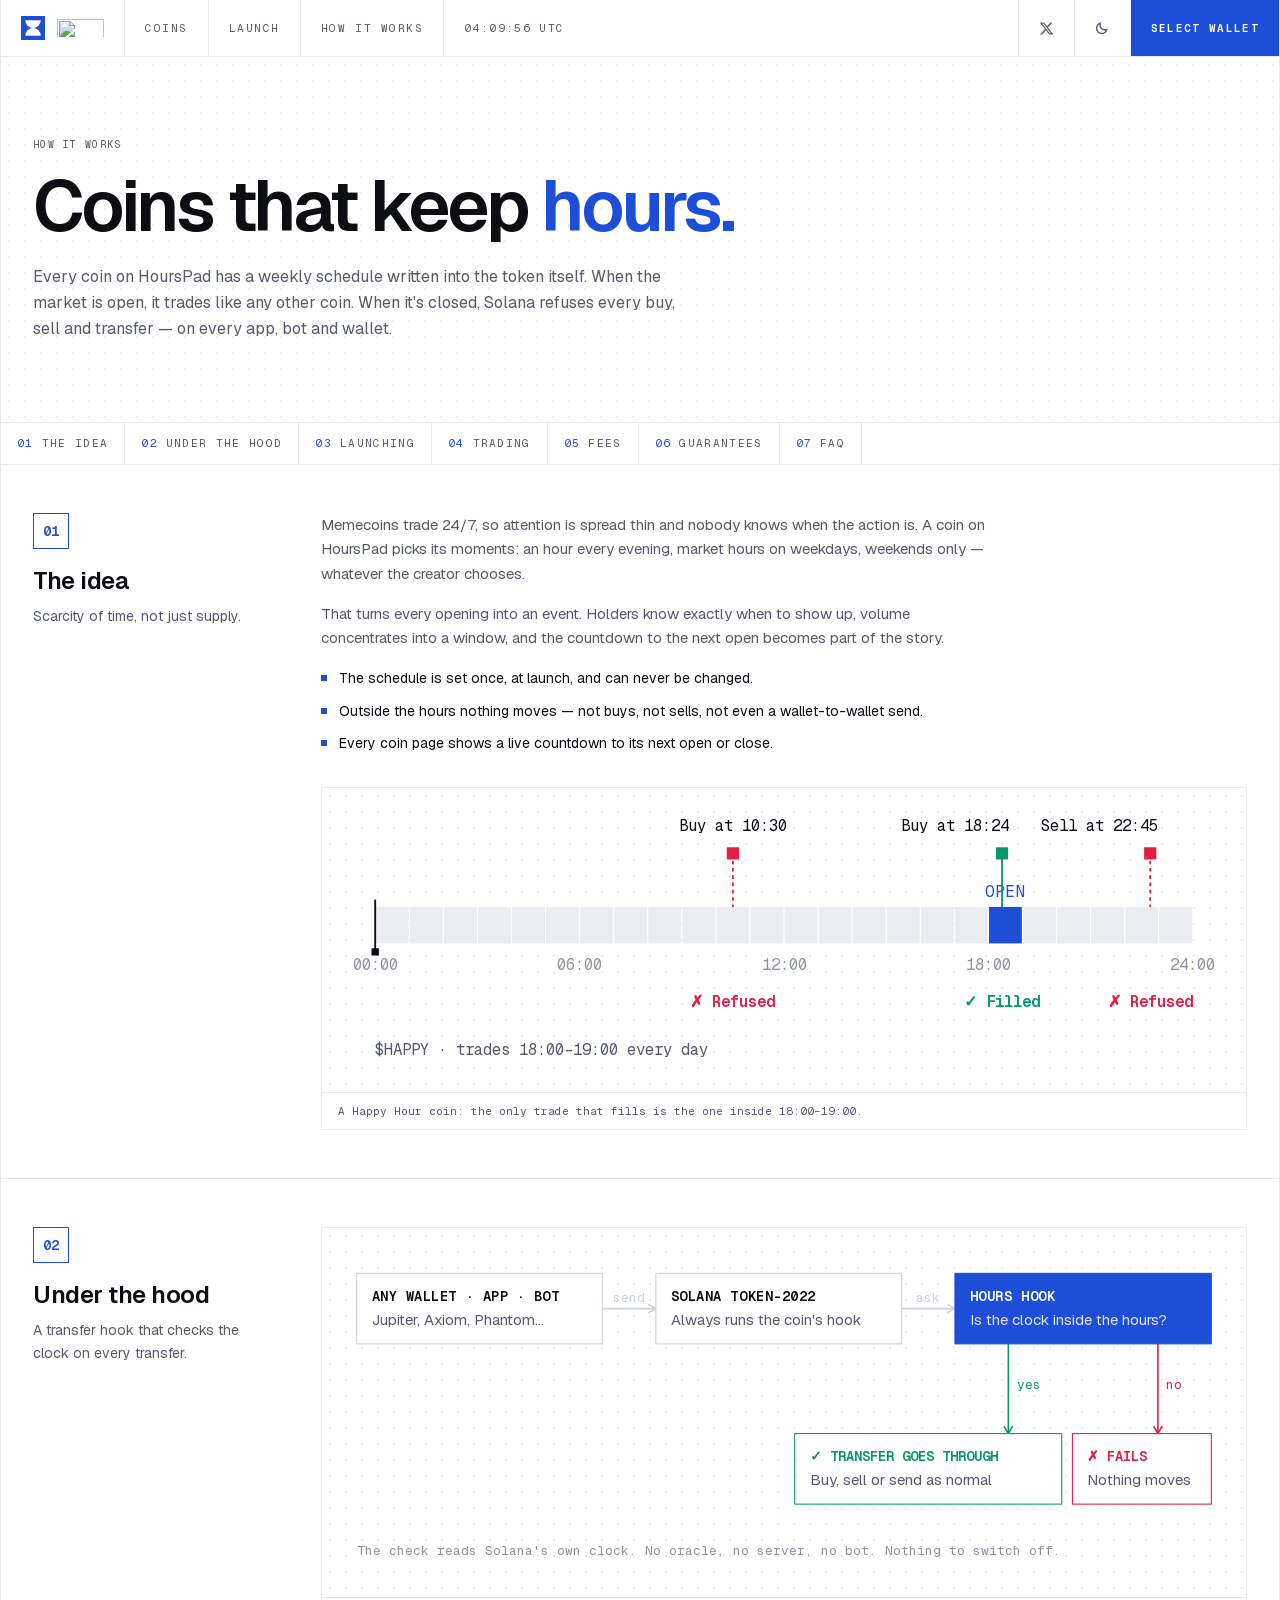
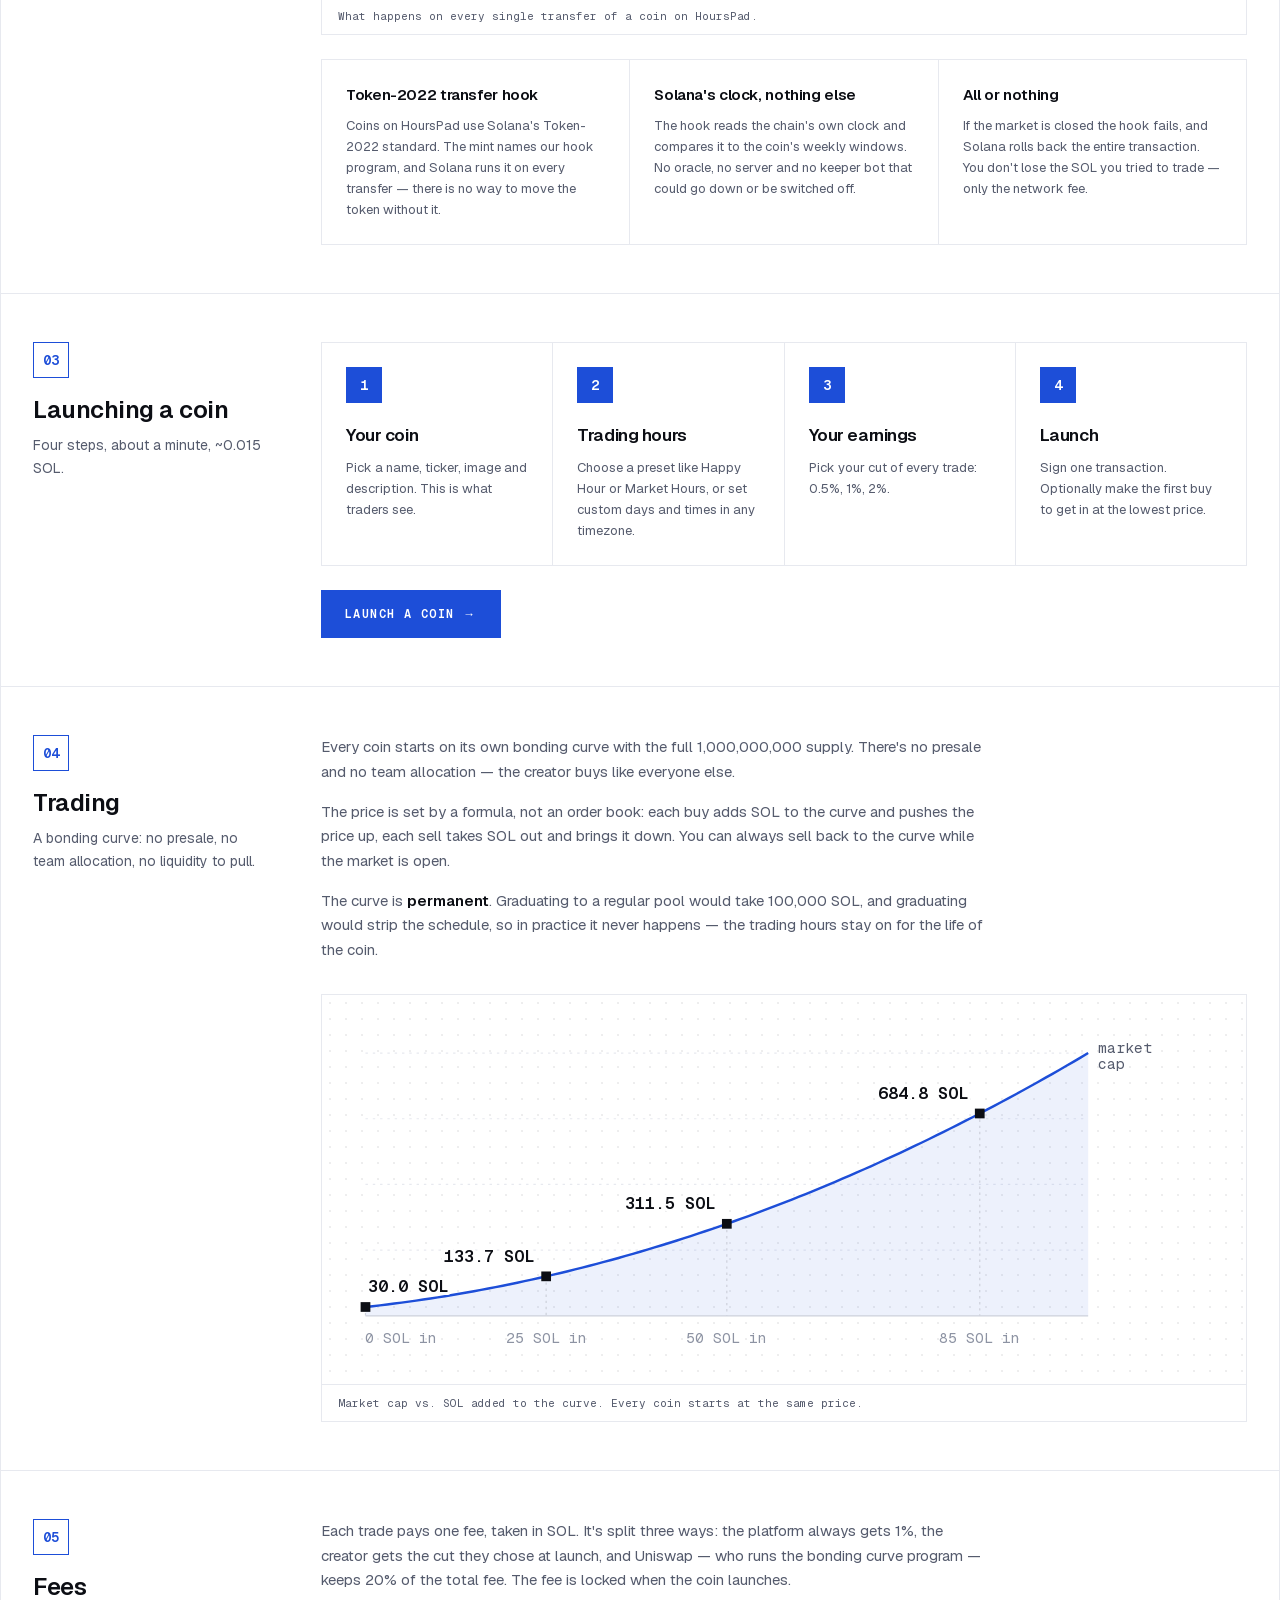
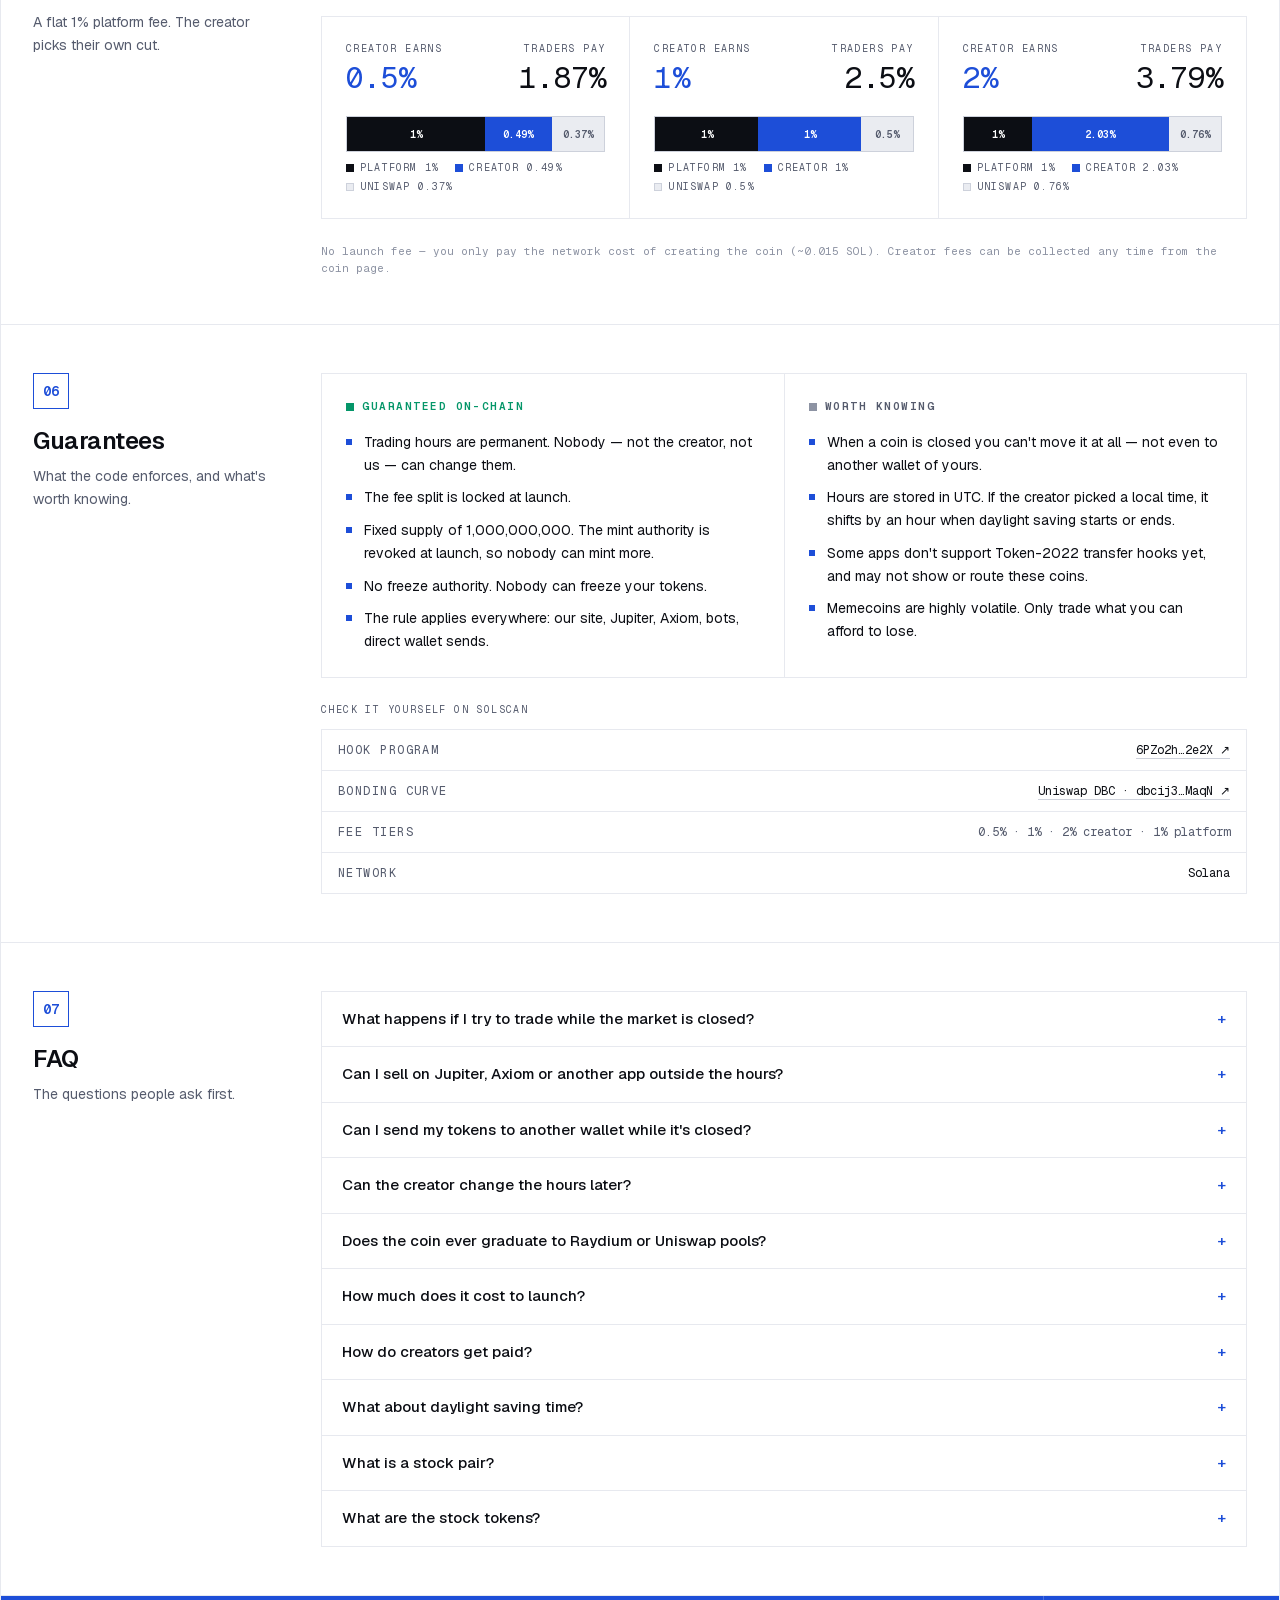
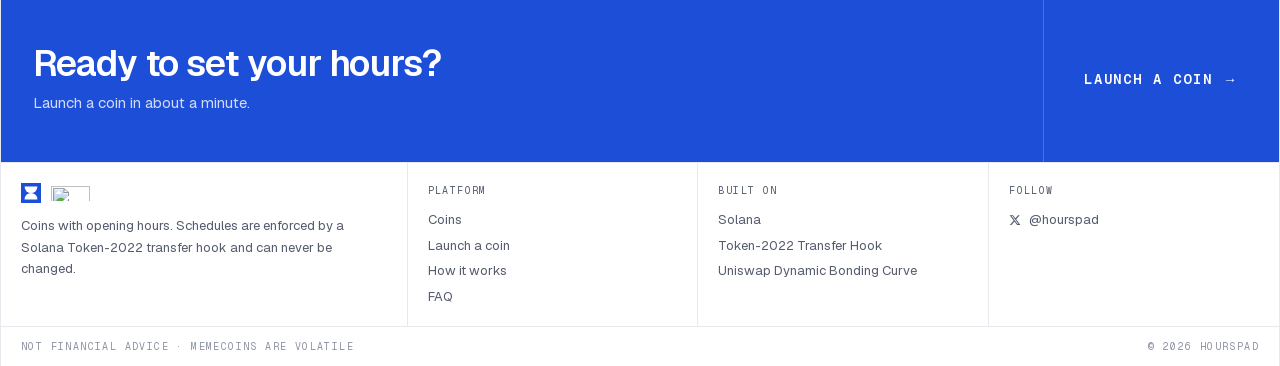
==== how-it-works.html @ c49558e3 "Initial commit for HoursPad" ====
<!DOCTYPE html><!--CQ_5cCYA3mb9DSYtPW1Xb--><html lang="en"><head><meta charSet="utf-8"/><meta name="viewport" content="width=device-width, initial-scale=1"/><link rel="preload" href="/_next/static/media/22a5144ee8d83bca-s.p.woff2" as="font" crossorigin="" type="font/woff2"/><link rel="preload" href="/_next/static/media/7d4881bb7e1bf84d-s.p.woff2" as="font" crossorigin="" type="font/woff2"/><link rel="stylesheet" href="/_next/static/css/1ce12301b1489c7e.css?dpl=dpl_DbkQG8PXxqhsKhzdxBXrXk7iivcE" data-precedence="next"/><link rel="preload" as="script" fetchPriority="low" href="/_next/static/chunks/webpack-96cab7fc5d5daf1d.js?dpl=dpl_DbkQG8PXxqhsKhzdxBXrXk7iivcE"/><script src="/_next/static/chunks/4bd1b696-c023c6e3521b1417.js?dpl=dpl_DbkQG8PXxqhsKhzdxBXrXk7iivcE" async=""></script><script src="/_next/static/chunks/255-61931770bf634d82.js?dpl=dpl_DbkQG8PXxqhsKhzdxBXrXk7iivcE" async=""></script><script src="/_next/static/chunks/main-app-dd8ba6a1f9587de7.js?dpl=dpl_DbkQG8PXxqhsKhzdxBXrXk7iivcE" async=""></script><script src="/_next/static/chunks/3a91511d-7b86a14abf461da0.js?dpl=dpl_DbkQG8PXxqhsKhzdxBXrXk7iivcE" async=""></script><script src="/_next/static/chunks/907-2b02519b1565ef3d.js?dpl=dpl_DbkQG8PXxqhsKhzdxBXrXk7iivcE" async=""></script><script src="/_next/static/chunks/619-ba102abea3e3d0e4.js?dpl=dpl_DbkQG8PXxqhsKhzdxBXrXk7iivcE" async=""></script><script src="/_next/static/chunks/700-3b19eb2e2f9596cf.js?dpl=dpl_DbkQG8PXxqhsKhzdxBXrXk7iivcE" async=""></script><script src="/_next/static/chunks/294-66c5df49ff0bc5c4.js?dpl=dpl_DbkQG8PXxqhsKhzdxBXrXk7iivcE" async=""></script><script src="/_next/static/chunks/app/layout-de8322e42dd7f6e4.js?dpl=dpl_DbkQG8PXxqhsKhzdxBXrXk7iivcE" async=""></script><script src="/_next/static/chunks/79702014-9ee8d4aa71a42f20.js?dpl=dpl_DbkQG8PXxqhsKhzdxBXrXk7iivcE" async=""></script><script src="/_next/static/chunks/97b52221-3e3240ed3e205291.js?dpl=dpl_DbkQG8PXxqhsKhzdxBXrXk7iivcE" async=""></script><script src="/_next/static/chunks/2f0b94e8-f0af32bae15436c9.js?dpl=dpl_DbkQG8PXxqhsKhzdxBXrXk7iivcE" async=""></script><script src="/_next/static/chunks/22-aef83ed160ca5266.js?dpl=dpl_DbkQG8PXxqhsKhzdxBXrXk7iivcE" async=""></script><script src="/_next/static/chunks/710-6b9236e07b4af5c0.js?dpl=dpl_DbkQG8PXxqhsKhzdxBXrXk7iivcE" async=""></script><script src="/_next/static/chunks/app/how-it-works/page-169638a40826629a.js?dpl=dpl_DbkQG8PXxqhsKhzdxBXrXk7iivcE" async=""></script><meta name="next-size-adjust" content=""/><title>How it works · HoursPad</title><meta name="description" content="How HoursPad coins keep trading hours on-chain: the transfer hook, the bonding curve, fees and guarantees."/><meta name="application-name" content="HoursPad"/><meta property="og:title" content="HoursPad · coins with opening hours"/><meta property="og:description" content="Launch Solana coins that only trade during their hours. Enforced on-chain."/><meta property="og:url" content="https://hourspad.fun"/><meta property="og:site_name" content="HoursPad"/><meta property="og:image:type" content="image/png"/><meta property="og:image:width" content="1200"/><meta property="og:image:height" content="630"/><meta property="og:image" content="https://hourspad.fun/opengraph-image.png?de965d8a4aafa7f9"/><meta name="twitter:card" content="summary_large_image"/><meta name="twitter:title" content="HoursPad · coins with opening hours"/><meta name="twitter:description" content="Launch Solana coins that only trade during their hours. Enforced on-chain."/><meta name="twitter:image:type" content="image/png"/><meta name="twitter:image:width" content="1200"/><meta name="twitter:image:height" content="630"/><meta name="twitter:image" content="https://hourspad.fun/twitter-image.png?de965d8a4aafa7f9"/><link rel="icon" href="/favicon.ico" type="image/x-icon" sizes="16x16"/><link rel="icon" href="/icon.svg?ea979f2394097c3a" type="image/svg+xml" sizes="any"/><link rel="apple-touch-icon" href="/apple-icon.png?b54c12f2b8a58fcc" type="image/png" sizes="180x180"/><script>(function(){try{var p=localStorage.getItem('oh-theme')||'system';var d=p==='dark'||(p==='system'&&matchMedia('(prefers-color-scheme: dark)').matches);document.documentElement.dataset.theme=d?'dark':'light'}catch(e){document.documentElement.dataset.theme='dark'}})()</script><script src="/_next/static/chunks/polyfills-42372ed130431b0a.js?dpl=dpl_DbkQG8PXxqhsKhzdxBXrXk7iivcE" noModule=""></script></head><body class="__variable_246ccd __variable_c29908 font-sans antialiased"><div hidden=""><!--$--><!--/$--></div><script src="/_next/static/chunks/webpack-96cab7fc5d5daf1d.js?dpl=dpl_DbkQG8PXxqhsKhzdxBXrXk7iivcE" id="_R_" async=""></script><script>(self.__next_f=self.__next_f||[]).push([0])</script><script>self.__next_f.push([1,"1:\"$Sreact.fragment\"\n2:I[8224,[\"956\",\"static/chunks/3a91511d-7b86a14abf461da0.js?dpl=dpl_DbkQG8PXxqhsKhzdxBXrXk7iivcE\",\"907\",\"static/chunks/907-2b02519b1565ef3d.js?dpl=dpl_DbkQG8PXxqhsKhzdxBXrXk7iivcE\",\"619\",\"static/chunks/619-ba102abea3e3d0e4.js?dpl=dpl_DbkQG8PXxqhsKhzdxBXrXk7iivcE\",\"700\",\"static/chunks/700-3b19eb2e2f9596cf.js?dpl=dpl_DbkQG8PXxqhsKhzdxBXrXk7iivcE\",\"294\",\"static/chunks/294-66c5df49ff0bc5c4.js?dpl=dpl_DbkQG8PXxqhsKhzdxBXrXk7iivcE\",\"177\",\"static/chunks/app/layout-de8322e42dd7f6e4.js?dpl=dpl_DbkQG8PXxqhsKhzdxBXrXk7iivcE\"],\"Providers\"]\n3:I[1398,[\"956\",\"static/chunks/3a91511d-7b86a14abf461da0.js?dpl=dpl_DbkQG8PXxqhsKhzdxBXrXk7iivcE\",\"907\",\"static/chunks/907-2b02519b1565ef3d.js?dpl=dpl_DbkQG8PXxqhsKhzdxBXrXk7iivcE\",\"619\",\"static/chunks/619-ba102abea3e3d0e4.js?dpl=dpl_DbkQG8PXxqhsKhzdxBXrXk7iivcE\",\"700\",\"static/chunks/700-3b19eb2e2f9596cf.js?dpl=dpl_DbkQG8PXxqhsKhzdxBXrXk7iivcE\",\"294\",\"static/chunks/294-66c5df49ff0bc5c4.js?dpl=dpl_DbkQG8PXxqhsKhzdxBXrXk7iivcE\",\"177\",\"static/chunks/app/layout-de8322e42dd7f6e4.js?dpl=dpl_DbkQG8PXxqhsKhzdxBXrXk7iivcE\"],\"Header\"]\n4:I[2775,[\"956\",\"static/chunks/3a91511d-7b86a14abf461da0.js?dpl=dpl_DbkQG8PXxqhsKhzdxBXrXk7iivcE\",\"907\",\"static/chunks/907-2b02519b1565ef3d.js?dpl=dpl_DbkQG8PXxqhsKhzdxBXrXk7iivcE\",\"619\",\"static/chunks/619-ba102abea3e3d0e4.js?dpl=dpl_DbkQG8PXxqhsKhzdxBXrXk7iivcE\",\"700\",\"static/chunks/700-3b19eb2e2f9596cf.js?dpl=dpl_DbkQG8PXxqhsKhzdxBXrXk7iivcE\",\"294\",\"static/chunks/294-66c5df49ff0bc5c4.js?dpl=dpl_DbkQG8PXxqhsKhzdxBXrXk7iivcE\",\"177\",\"static/chunks/app/layout-de8322e42dd7f6e4.js?dpl=dpl_DbkQG8PXxqhsKhzdxBXrXk7iivcE\"],\"MobileWalletHint\"]\n5:I[9766,[],\"\"]\n6:I[8924,[],\"\"]\n"])</script><script>self.__next_f.push([1,"7:I[2619,[\"956\",\"static/chunks/3a91511d-7b86a14abf461da0.js?dpl=dpl_DbkQG8PXxqhsKhzdxBXrXk7iivcE\",\"983\",\"static/chunks/79702014-9ee8d4aa71a42f20.js?dpl=dpl_DbkQG8PXxqhsKhzdxBXrXk7iivcE\",\"919\",\"static/chunks/97b52221-3e3240ed3e205291.js?dpl=dpl_DbkQG8PXxqhsKhzdxBXrXk7iivcE\",\"33\",\"static/chunks/2f0b94e8-f0af32bae15436c9.js?dpl=dpl_DbkQG8PXxqhsKhzdxBXrXk7iivcE\",\"907\",\"static/chunks/907-2b02519b1565ef3d.js?dpl=dpl_DbkQG8PXxqhsKhzdxBXrXk7iivcE\",\"619\",\"static/chunks/619-ba102abea3e3d0e4.js?dpl=dpl_DbkQG8PXxqhsKhzdxBXrXk7iivcE\",\"22\",\"static/chunks/22-aef83ed160ca5266.js?dpl=dpl_DbkQG8PXxqhsKhzdxBXrXk7iivcE\",\"710\",\"static/chunks/710-6b9236e07b4af5c0.js?dpl=dpl_DbkQG8PXxqhsKhzdxBXrXk7iivcE\",\"376\",\"static/chunks/app/how-it-works/page-169638a40826629a.js?dpl=dpl_DbkQG8PXxqhsKhzdxBXrXk7iivcE\"],\"\"]\n"])</script><script>self.__next_f.push([1,"8:I[1294,[\"956\",\"static/chunks/3a91511d-7b86a14abf461da0.js?dpl=dpl_DbkQG8PXxqhsKhzdxBXrXk7iivcE\",\"907\",\"static/chunks/907-2b02519b1565ef3d.js?dpl=dpl_DbkQG8PXxqhsKhzdxBXrXk7iivcE\",\"619\",\"static/chunks/619-ba102abea3e3d0e4.js?dpl=dpl_DbkQG8PXxqhsKhzdxBXrXk7iivcE\",\"700\",\"static/chunks/700-3b19eb2e2f9596cf.js?dpl=dpl_DbkQG8PXxqhsKhzdxBXrXk7iivcE\",\"294\",\"static/chunks/294-66c5df49ff0bc5c4.js?dpl=dpl_DbkQG8PXxqhsKhzdxBXrXk7iivcE\",\"177\",\"static/chunks/app/layout-de8322e42dd7f6e4.js?dpl=dpl_DbkQG8PXxqhsKhzdxBXrXk7iivcE\"],\"LogoMark\"]\n9:I[1294,[\"956\",\"static/chunks/3a91511d-7b86a14abf461da0.js?dpl=dpl_DbkQG8PXxqhsKhzdxBXrXk7iivcE\",\"907\",\"static/chunks/907-2b02519b1565ef3d.js?dpl=dpl_DbkQG8PXxqhsKhzdxBXrXk7iivcE\",\"619\",\"static/chunks/619-ba102abea3e3d0e4.js?dpl=dpl_DbkQG8PXxqhsKhzdxBXrXk7iivcE\",\"700\",\"static/chunks/700-3b19eb2e2f9596cf.js?dpl=dpl_DbkQG8PXxqhsKhzdxBXrXk7iivcE\",\"294\",\"static/chunks/294-66c5df49ff0bc5c4.js?dpl=dpl_DbkQG8PXxqhsKhzdxBXrXk7iivcE\",\"177\",\"static/chunks/app/layout-de8322e42dd7f6e4.js?dpl=dpl_DbkQG8PXxqhsKhzdxBXrXk7iivcE\"],\"Wordmark\"]\na:I[1294,[\"956\",\"static/chunks/3a91511d-7b86a14abf461da0.js?dpl=dpl_DbkQG8PXxqhsKhzdxBXrXk7iivcE\",\"907\",\"static/chunks/907-2b02519b1565ef3d.js?dpl=dpl_DbkQG8PXxqhsKhzdxBXrXk7iivcE\",\"619\",\"static/chunks/619-ba102abea3e3d0e4.js?dpl=dpl_DbkQG8PXxqhsKhzdxBXrXk7iivcE\",\"700\",\"static/chunks/700-3b19eb2e2f9596cf.js?dpl=dpl_DbkQG8PXxqhsKhzdxBXrXk7iivcE\",\"294\",\"static/chunks/294-66c5df49ff0bc5c4.js?dpl=dpl_DbkQG8PXxqhsKhzdxBXrXk7iivcE\",\"177\",\"static/chunks/app/layout-de8322e42dd7f6e4.js?dpl=dpl_DbkQG8PXxqhsKhzdxBXrXk7iivcE\"],\"IconX\"]\n10:I[7150,[],\"\"]\n:HL[\"/_next/static/media/22a5144ee8d83bca-s.p.woff2\",\"font\",{\"crossOrigin\":\"\",\"type\":\"font/woff2\"}]\n:HL[\"/_next/static/media/7d4881bb7e1bf84d-s.p.woff2\",\"font\",{\"crossOrigin\":\"\",\"type\":\"font/woff2\"}]\n:HL[\"/_next/static/css/1ce12301b1489c7e.css?dpl=dpl_DbkQG8PXxqhsKhzdxBXrXk7iivcE\",\"style\"]\n"])</script><script>self.__next_f.push([1,"0:{\"P\":null,\"b\":\"CQ-5cCYA3mb9DSYtPW1Xb\",\"p\":\"\",\"c\":[\"\",\"how-it-works\"],\"i\":false,\"f\":[[[\"\",{\"children\":[\"how-it-works\",{\"children\":[\"__PAGE__\",{}]}]},\"$undefined\",\"$undefined\",true],[\"\",[\"$\",\"$1\",\"c\",{\"children\":[[[\"$\",\"link\",\"0\",{\"rel\":\"stylesheet\",\"href\":\"/_next/static/css/1ce12301b1489c7e.css?dpl=dpl_DbkQG8PXxqhsKhzdxBXrXk7iivcE\",\"precedence\":\"next\",\"crossOrigin\":\"$undefined\",\"nonce\":\"$undefined\"}]],[\"$\",\"html\",null,{\"lang\":\"en\",\"suppressHydrationWarning\":true,\"children\":[[\"$\",\"head\",null,{\"children\":[\"$\",\"script\",null,{\"dangerouslySetInnerHTML\":{\"__html\":\"(function(){try{var p=localStorage.getItem('oh-theme')||'system';var d=p==='dark'||(p==='system'\u0026\u0026matchMedia('(prefers-color-scheme: dark)').matches);document.documentElement.dataset.theme=d?'dark':'light'}catch(e){document.documentElement.dataset.theme='dark'}})()\"}}]}],[\"$\",\"body\",null,{\"className\":\"__variable_246ccd __variable_c29908 font-sans antialiased\",\"children\":[\"$\",\"$L2\",null,{\"children\":[\"$\",\"div\",null,{\"className\":\"mx-auto flex min-h-screen max-w-[1360px] flex-col border-x border-line\",\"children\":[[\"$\",\"$L3\",null,{}],[\"$\",\"$L4\",null,{}],[\"$\",\"main\",null,{\"className\":\"flex-1\",\"children\":[\"$\",\"$L5\",null,{\"parallelRouterKey\":\"children\",\"error\":\"$undefined\",\"errorStyles\":\"$undefined\",\"errorScripts\":\"$undefined\",\"template\":[\"$\",\"$L6\",null,{}],\"templateStyles\":\"$undefined\",\"templateScripts\":\"$undefined\",\"notFound\":[[\"$\",\"section\",null,{\"className\":\"dotgrid grid min-h-[60vh] place-items-center px-5 py-20 text-center\",\"children\":[\"$\",\"div\",null,{\"children\":[[\"$\",\"div\",null,{\"className\":\"mx-auto inline-flex items-center gap-2 bg-closed/10 px-2.5 py-1 font-mono text-[11px] font-semibold tracking-[0.12em] text-closed\",\"children\":[[\"$\",\"span\",null,{\"className\":\"inline-block h-1.5 w-1.5 bg-closed\"}],\" CLOSED · 404\"]}],[\"$\",\"h1\",null,{\"className\":\"mt-6 text-5xl font-semibold tracking-[-0.04em] sm:text-6xl\",\"children\":\"This page is closed.\"}],[\"$\",\"p\",null,{\"className\":\"mx-auto mt-4 max-w-md text-[15px] text-mute\",\"children\":\"It doesn't exist, or it never opened. Try one that's open.\"}],[\"$\",\"div\",null,{\"className\":\"mt-8 flex flex-wrap justify-center gap-3\",\"children\":[[\"$\",\"$L7\",null,{\"href\":\"/\",\"className\":\"btn-accent h-12 px-6\",\"children\":\"Browse coins\"}],[\"$\",\"$L7\",null,{\"href\":\"/how-it-works\",\"className\":\"btn-line h-12 px-6\",\"children\":\"How it works\"}]]}]]}]}],[]],\"forbidden\":\"$undefined\",\"unauthorized\":\"$undefined\"}]}],[\"$\",\"footer\",null,{\"className\":\"border-t border-line\",\"children\":[[\"$\",\"div\",null,{\"className\":\"grid gap-px bg-line sm:grid-cols-[1.4fr_1fr_1fr_1fr] [\u0026\u003e*]:bg-bg\",\"children\":[[\"$\",\"div\",null,{\"className\":\"p-5\",\"children\":[[\"$\",\"div\",null,{\"className\":\"flex items-center gap-2.5\",\"children\":[[\"$\",\"$L8\",null,{\"size\":20}],[\"$\",\"$L9\",null,{\"height\":15}]]}],[\"$\",\"p\",null,{\"className\":\"mt-3 max-w-sm text-[13px] leading-relaxed text-mute\",\"children\":\"Coins with opening hours. Schedules are enforced by a Solana Token-2022 transfer hook and can never be changed.\"}]]}],[\"$\",\"div\",null,{\"className\":\"p-5\",\"children\":[[\"$\",\"div\",null,{\"className\":\"label mb-3\",\"children\":\"Platform\"}],[\"$\",\"ul\",null,{\"className\":\"space-y-1.5 text-[13px] text-mute\",\"children\":[[\"$\",\"li\",null,{\"children\":[\"$\",\"$L7\",null,{\"href\":\"/\",\"className\":\"hover:text-fg\",\"children\":\"Coins\"}]}],[\"$\",\"li\",null,{\"children\":[\"$\",\"$L7\",null,{\"href\":\"/launch\",\"className\":\"hover:text-fg\",\"children\":\"Launch a coin\"}]}],[\"$\",\"li\",null,{\"children\":[\"$\",\"$L7\",null,{\"href\":\"/how-it-works\",\"className\":\"hover:text-fg\",\"children\":\"How it works\"}]}],[\"$\",\"li\",null,{\"children\":[\"$\",\"$L7\",null,{\"href\":\"/how-it-works#faq\",\"className\":\"hover:text-fg\",\"children\":\"FAQ\"}]}]]}]]}],[\"$\",\"div\",null,{\"className\":\"p-5\",\"children\":[[\"$\",\"div\",null,{\"className\":\"label mb-3\",\"children\":\"Built on\"}],[\"$\",\"ul\",null,{\"className\":\"space-y-1.5 text-[13px] text-mute\",\"children\":[[\"$\",\"li\",null,{\"children\":\"Solana\"}],[\"$\",\"li\",null,{\"children\":\"Token-2022 Transfer Hook\"}],[\"$\",\"li\",null,{\"children\":\"Uniswap Dynamic Bonding Curve\"}]]}]]}],[\"$\",\"div\",null,{\"className\":\"p-5\",\"children\":[[\"$\",\"div\",null,{\"className\":\"label mb-3\",\"children\":\"Follow\"}],[\"$\",\"ul\",null,{\"className\":\"space-y-1.5 text-[13px] text-mute\",\"children\":[\"$\",\"li\",null,{\"children\":[\"$\",\"a\",null,{\"href\":\"https://x.com/hourspad\",\"target\":\"_blank\",\"rel\":\"noopener noreferrer\",\"className\":\"inline-flex items-center gap-2 hover:text-fg\",\"children\":[[\"$\",\"$La\",null,{\"size\":12}],\" @hourspad\"]}]}]}]]}]]}],[\"$\",\"div\",null,{\"className\":\"flex flex-wrap justify-between gap-2 border-t border-line px-5 py-3 font-mono text-[10px] uppercase tracking-[0.14em] text-dim\",\"children\":[\"$Lb\",\"$Lc\"]}]]}]]}]}]}]]}]]}],{\"children\":[\"how-it-works\",\"$Ld\",{\"children\":[\"__PAGE__\",\"$Le\",{},null,false]},null,false]},null,false],\"$Lf\",false]],\"m\":\"$undefined\",\"G\":[\"$10\",[]],\"s\":false,\"S\":true}\n"])</script><script>self.__next_f.push([1,"1c:I[4431,[],\"ViewportBoundary\"]\n1e:I[4431,[],\"MetadataBoundary\"]\n1f:\"$Sreact.suspense\"\nb:[\"$\",\"span\",null,{\"children\":\"Not financial advice · Memecoins are volatile\"}]\nc:[\"$\",\"span\",null,{\"children\":[\"© \",2026,\" HoursPad\"]}]\nd:[\"$\",\"$1\",\"c\",{\"children\":[null,[\"$\",\"$L5\",null,{\"parallelRouterKey\":\"children\",\"error\":\"$undefined\",\"errorStyles\":\"$undefined\",\"errorScripts\":\"$undefined\",\"template\":[\"$\",\"$L6\",null,{}],\"templateStyles\":\"$undefined\",\"templateScripts\":\"$undefined\",\"notFound\":\"$undefined\",\"forbidden\":\"$undefined\",\"unauthorized\":\"$undefined\"}]]}]\n"])</script><script>self.__next_f.push([1,"e:[\"$\",\"$1\",\"c\",{\"children\":[[\"$\",\"div\",null,{\"children\":[[\"$\",\"section\",null,{\"className\":\"dotgrid border-b border-line px-5 py-14 sm:px-8 sm:py-20\",\"children\":[[\"$\",\"p\",null,{\"className\":\"label mb-5\",\"children\":\"How it works\"}],[\"$\",\"h1\",null,{\"className\":\"max-w-3xl text-[44px] leading-[0.95] font-semibold tracking-[-0.045em] sm:text-7xl\",\"children\":[\"Coins that keep \",[\"$\",\"span\",null,{\"className\":\"text-accent\",\"children\":\"hours.\"}]]}],[\"$\",\"p\",null,{\"className\":\"mt-6 max-w-2xl text-[16px] leading-relaxed text-mute\",\"children\":\"Every coin on HoursPad has a weekly schedule written into the token itself. When the market is open, it trades like any other coin. When it's closed, Solana refuses every buy, sell and transfer — on every app, bot and wallet.\"}]]}],[\"$\",\"nav\",null,{\"className\":\"sticky top-14 z-10 flex overflow-x-auto border-b border-line bg-bg\",\"children\":[[\"$\",\"a\",\"idea\",{\"href\":\"#idea\",\"className\":\"flex shrink-0 items-center gap-2 border-r border-line px-4 py-3 font-mono text-[11px] uppercase tracking-[0.12em] text-mute transition-colors hover:bg-panel hover:text-fg\",\"children\":[[\"$\",\"span\",null,{\"className\":\"text-accent\",\"children\":\"01\"}],\"The idea\"]}],[\"$\",\"a\",\"hood\",{\"href\":\"#hood\",\"className\":\"flex shrink-0 items-center gap-2 border-r border-line px-4 py-3 font-mono text-[11px] uppercase tracking-[0.12em] text-mute transition-colors hover:bg-panel hover:text-fg\",\"children\":[[\"$\",\"span\",null,{\"className\":\"text-accent\",\"children\":\"02\"}],\"Under the hood\"]}],[\"$\",\"a\",\"launch\",{\"href\":\"#launch\",\"className\":\"flex shrink-0 items-center gap-2 border-r border-line px-4 py-3 font-mono text-[11px] uppercase tracking-[0.12em] text-mute transition-colors hover:bg-panel hover:text-fg\",\"children\":[[\"$\",\"span\",null,{\"className\":\"text-accent\",\"children\":\"03\"}],\"Launching\"]}],[\"$\",\"a\",\"trading\",{\"href\":\"#trading\",\"className\":\"flex shrink-0 items-center gap-2 border-r border-line px-4 py-3 font-mono text-[11px] uppercase tracking-[0.12em] text-mute transition-colors hover:bg-panel hover:text-fg\",\"children\":[[\"$\",\"span\",null,{\"className\":\"text-accent\",\"children\":\"04\"}],\"Trading\"]}],[\"$\",\"a\",\"fees\",{\"href\":\"#fees\",\"className\":\"flex shrink-0 items-center gap-2 border-r border-line px-4 py-3 font-mono text-[11px] uppercase tracking-[0.12em] text-mute transition-colors hover:bg-panel hover:text-fg\",\"children\":[[\"$\",\"span\",null,{\"className\":\"text-accent\",\"children\":\"05\"}],\"Fees\"]}],[\"$\",\"a\",\"trust\",{\"href\":\"#trust\",\"className\":\"flex shrink-0 items-center gap-2 border-r border-line px-4 py-3 font-mono text-[11px] uppercase tracking-[0.12em] text-mute transition-colors hover:bg-panel hover:text-fg\",\"children\":[[\"$\",\"span\",null,{\"className\":\"text-accent\",\"children\":\"06\"}],\"Guarantees\"]}],[\"$\",\"a\",\"faq\",{\"href\":\"#faq\",\"className\":\"flex shrink-0 items-center gap-2 border-r border-line px-4 py-3 font-mono text-[11px] uppercase tracking-[0.12em] text-mute transition-colors hover:bg-panel hover:text-fg\",\"children\":[[\"$\",\"span\",null,{\"className\":\"text-accent\",\"children\":\"07\"}],\"FAQ\"]}]]}],[\"$\",\"section\",null,{\"id\":\"idea\",\"className\":\"scroll-mt-28 border-b border-line\",\"children\":[\"$\",\"div\",null,{\"className\":\"grid gap-6 px-5 py-12 sm:px-8 lg:grid-cols-[240px_minmax(0,1fr)] lg:gap-12\",\"children\":[[\"$\",\"header\",null,{\"children\":[[\"$\",\"span\",null,{\"className\":\"grid h-9 w-9 place-items-center border border-accent font-mono text-sm font-semibold text-accent\",\"children\":\"01\"}],[\"$\",\"h2\",null,{\"className\":\"mt-4 text-2xl font-semibold tracking-[-0.02em]\",\"children\":\"The idea\"}],[\"$\",\"p\",null,{\"className\":\"mt-2 text-[14px] leading-relaxed text-mute\",\"children\":\"Scarcity of time, not just supply.\"}]]}],[\"$\",\"div\",null,{\"className\":\"min-w-0 space-y-6\",\"children\":[\"$\",\"div\",null,{\"className\":\"space-y-8\",\"children\":[[\"$\",\"div\",null,{\"className\":\"space-y-4\",\"children\":[[\"$\",\"p\",null,{\"className\":\"max-w-2xl text-[15px] leading-relaxed text-mute\",\"children\":\"Memecoins trade 24/7, so attention is spread thin and nobody knows when the action is. A coin on HoursPad picks its moments: an hour every evening, market hours on weekdays, weekends only — whatever the creator chooses.\"}],\"$L11\",\"$L12\"]}],\"$L13\"]}]}]]}]}],\"$L14\",\"$L15\",\"$L16\",\"$L17\",\"$L18\",\"$L19\",\"$L1a\"]}],null,\"$L1b\"]}]\n"])</script><script>self.__next_f.push([1,"f:[\"$\",\"$1\",\"h\",{\"children\":[null,[[\"$\",\"$L1c\",null,{\"children\":\"$L1d\"}],[\"$\",\"meta\",null,{\"name\":\"next-size-adjust\",\"content\":\"\"}]],[\"$\",\"$L1e\",null,{\"children\":[\"$\",\"div\",null,{\"hidden\":true,\"children\":[\"$\",\"$1f\",null,{\"fallback\":null,\"children\":\"$L20\"}]}]}]]}]\n"])</script><script>self.__next_f.push([1,"21:I[4443,[\"956\",\"static/chunks/3a91511d-7b86a14abf461da0.js?dpl=dpl_DbkQG8PXxqhsKhzdxBXrXk7iivcE\",\"983\",\"static/chunks/79702014-9ee8d4aa71a42f20.js?dpl=dpl_DbkQG8PXxqhsKhzdxBXrXk7iivcE\",\"919\",\"static/chunks/97b52221-3e3240ed3e205291.js?dpl=dpl_DbkQG8PXxqhsKhzdxBXrXk7iivcE\",\"33\",\"static/chunks/2f0b94e8-f0af32bae15436c9.js?dpl=dpl_DbkQG8PXxqhsKhzdxBXrXk7iivcE\",\"907\",\"static/chunks/907-2b02519b1565ef3d.js?dpl=dpl_DbkQG8PXxqhsKhzdxBXrXk7iivcE\",\"619\",\"static/chunks/619-ba102abea3e3d0e4.js?dpl=dpl_DbkQG8PXxqhsKhzdxBXrXk7iivcE\",\"22\",\"static/chunks/22-aef83ed160ca5266.js?dpl=dpl_DbkQG8PXxqhsKhzdxBXrXk7iivcE\",\"710\",\"static/chunks/710-6b9236e07b4af5c0.js?dpl=dpl_DbkQG8PXxqhsKhzdxBXrXk7iivcE\",\"376\",\"static/chunks/app/how-it-works/page-169638a40826629a.js?dpl=dpl_DbkQG8PXxqhsKhzdxBXrXk7iivcE\"],\"TradingDayDemo\"]\n"])</script><script>self.__next_f.push([1,"22:I[4443,[\"956\",\"static/chunks/3a91511d-7b86a14abf461da0.js?dpl=dpl_DbkQG8PXxqhsKhzdxBXrXk7iivcE\",\"983\",\"static/chunks/79702014-9ee8d4aa71a42f20.js?dpl=dpl_DbkQG8PXxqhsKhzdxBXrXk7iivcE\",\"919\",\"static/chunks/97b52221-3e3240ed3e205291.js?dpl=dpl_DbkQG8PXxqhsKhzdxBXrXk7iivcE\",\"33\",\"static/chunks/2f0b94e8-f0af32bae15436c9.js?dpl=dpl_DbkQG8PXxqhsKhzdxBXrXk7iivcE\",\"907\",\"static/chunks/907-2b02519b1565ef3d.js?dpl=dpl_DbkQG8PXxqhsKhzdxBXrXk7iivcE\",\"619\",\"static/chunks/619-ba102abea3e3d0e4.js?dpl=dpl_DbkQG8PXxqhsKhzdxBXrXk7iivcE\",\"22\",\"static/chunks/22-aef83ed160ca5266.js?dpl=dpl_DbkQG8PXxqhsKhzdxBXrXk7iivcE\",\"710\",\"static/chunks/710-6b9236e07b4af5c0.js?dpl=dpl_DbkQG8PXxqhsKhzdxBXrXk7iivcE\",\"376\",\"static/chunks/app/how-it-works/page-169638a40826629a.js?dpl=dpl_DbkQG8PXxqhsKhzdxBXrXk7iivcE\"],\"HookFlow\"]\n"])</script><script>self.__next_f.push([1,"23:I[4443,[\"956\",\"static/chunks/3a91511d-7b86a14abf461da0.js?dpl=dpl_DbkQG8PXxqhsKhzdxBXrXk7iivcE\",\"983\",\"static/chunks/79702014-9ee8d4aa71a42f20.js?dpl=dpl_DbkQG8PXxqhsKhzdxBXrXk7iivcE\",\"919\",\"static/chunks/97b52221-3e3240ed3e205291.js?dpl=dpl_DbkQG8PXxqhsKhzdxBXrXk7iivcE\",\"33\",\"static/chunks/2f0b94e8-f0af32bae15436c9.js?dpl=dpl_DbkQG8PXxqhsKhzdxBXrXk7iivcE\",\"907\",\"static/chunks/907-2b02519b1565ef3d.js?dpl=dpl_DbkQG8PXxqhsKhzdxBXrXk7iivcE\",\"619\",\"static/chunks/619-ba102abea3e3d0e4.js?dpl=dpl_DbkQG8PXxqhsKhzdxBXrXk7iivcE\",\"22\",\"static/chunks/22-aef83ed160ca5266.js?dpl=dpl_DbkQG8PXxqhsKhzdxBXrXk7iivcE\",\"710\",\"static/chunks/710-6b9236e07b4af5c0.js?dpl=dpl_DbkQG8PXxqhsKhzdxBXrXk7iivcE\",\"376\",\"static/chunks/app/how-it-works/page-169638a40826629a.js?dpl=dpl_DbkQG8PXxqhsKhzdxBXrXk7iivcE\"],\"CurveChart\"]\n"])</script><script>self.__next_f.push([1,"24:I[4101,[\"956\",\"static/chunks/3a91511d-7b86a14abf461da0.js?dpl=dpl_DbkQG8PXxqhsKhzdxBXrXk7iivcE\",\"983\",\"static/chunks/79702014-9ee8d4aa71a42f20.js?dpl=dpl_DbkQG8PXxqhsKhzdxBXrXk7iivcE\",\"919\",\"static/chunks/97b52221-3e3240ed3e205291.js?dpl=dpl_DbkQG8PXxqhsKhzdxBXrXk7iivcE\",\"33\",\"static/chunks/2f0b94e8-f0af32bae15436c9.js?dpl=dpl_DbkQG8PXxqhsKhzdxBXrXk7iivcE\",\"907\",\"static/chunks/907-2b02519b1565ef3d.js?dpl=dpl_DbkQG8PXxqhsKhzdxBXrXk7iivcE\",\"619\",\"static/chunks/619-ba102abea3e3d0e4.js?dpl=dpl_DbkQG8PXxqhsKhzdxBXrXk7iivcE\",\"22\",\"static/chunks/22-aef83ed160ca5266.js?dpl=dpl_DbkQG8PXxqhsKhzdxBXrXk7iivcE\",\"710\",\"static/chunks/710-6b9236e07b4af5c0.js?dpl=dpl_DbkQG8PXxqhsKhzdxBXrXk7iivcE\",\"376\",\"static/chunks/app/how-it-works/page-169638a40826629a.js?dpl=dpl_DbkQG8PXxqhsKhzdxBXrXk7iivcE\"],\"FeeSplitBar\"]\n"])</script><script>self.__next_f.push([1,"2f:I[4431,[],\"OutletBoundary\"]\n31:I[5278,[],\"AsyncMetadataOutlet\"]\n11:[\"$\",\"p\",null,{\"className\":\"max-w-2xl text-[15px] leading-relaxed text-mute\",\"children\":\"That turns every opening into an event. Holders know exactly when to show up, volume concentrates into a window, and the countdown to the next open becomes part of the story.\"}]\n"])</script><script>self.__next_f.push([1,"12:[\"$\",\"ul\",null,{\"className\":\"mt-4 space-y-2.5\",\"children\":[[\"$\",\"li\",\"The schedule is set once, at launch, and can never be changed.\",{\"className\":\"flex gap-3 text-[14px] leading-relaxed\",\"children\":[[\"$\",\"span\",null,{\"className\":\"mt-2 inline-block h-1.5 w-1.5 shrink-0 bg-accent\"}],[\"$\",\"span\",null,{\"children\":\"The schedule is set once, at launch, and can never be changed.\"}]]}],[\"$\",\"li\",\"Outside the hours nothing moves — not buys, not sells, not even a wallet-to-wallet send.\",{\"className\":\"flex gap-3 text-[14px] leading-relaxed\",\"children\":[[\"$\",\"span\",null,{\"className\":\"mt-2 inline-block h-1.5 w-1.5 shrink-0 bg-accent\"}],[\"$\",\"span\",null,{\"children\":\"Outside the hours nothing moves — not buys, not sells, not even a wallet-to-wallet send.\"}]]}],[\"$\",\"li\",\"Every coin page shows a live countdown to its next open or close.\",{\"className\":\"flex gap-3 text-[14px] leading-relaxed\",\"children\":[[\"$\",\"span\",null,{\"className\":\"mt-2 inline-block h-1.5 w-1.5 shrink-0 bg-accent\"}],[\"$\",\"span\",null,{\"children\":\"Every coin page shows a live countdown to its next open or close.\"}]]}]]}]\n"])</script><script>self.__next_f.push([1,"13:[\"$\",\"div\",null,{\"children\":[\"$\",\"figure\",null,{\"className\":\"border border-line\",\"children\":[[\"$\",\"div\",null,{\"className\":\"dotgrid overflow-x-auto p-4 sm:p-6\",\"children\":[\"$\",\"div\",null,{\"className\":\"min-w-[600px]\",\"children\":[\"$\",\"$L21\",null,{}]}]}],[\"$\",\"figcaption\",null,{\"className\":\"border-t border-line px-4 py-2.5 font-mono text-[11px] text-mute\",\"children\":\"A Happy Hour coin: the only trade that fills is the one inside 18:00–19:00.\"}]]}]}]\n"])</script><script>self.__next_f.push([1,"14:[\"$\",\"section\",null,{\"id\":\"hood\",\"className\":\"scroll-mt-28 border-b border-line\",\"children\":[\"$\",\"div\",null,{\"className\":\"grid gap-6 px-5 py-12 sm:px-8 lg:grid-cols-[240px_minmax(0,1fr)] lg:gap-12\",\"children\":[[\"$\",\"header\",null,{\"children\":[[\"$\",\"span\",null,{\"className\":\"grid h-9 w-9 place-items-center border border-accent font-mono text-sm font-semibold text-accent\",\"children\":\"02\"}],[\"$\",\"h2\",null,{\"className\":\"mt-4 text-2xl font-semibold tracking-[-0.02em]\",\"children\":\"Under the hood\"}],[\"$\",\"p\",null,{\"className\":\"mt-2 text-[14px] leading-relaxed text-mute\",\"children\":\"A transfer hook that checks the clock on every transfer.\"}]]}],[\"$\",\"div\",null,{\"className\":\"min-w-0 space-y-6\",\"children\":[[\"$\",\"figure\",null,{\"className\":\"border border-line\",\"children\":[[\"$\",\"div\",null,{\"className\":\"dotgrid overflow-x-auto p-4 sm:p-6\",\"children\":[\"$\",\"div\",null,{\"className\":\"min-w-[600px]\",\"children\":[\"$\",\"$L22\",null,{}]}]}],[\"$\",\"figcaption\",null,{\"className\":\"border-t border-line px-4 py-2.5 font-mono text-[11px] text-mute\",\"children\":\"What happens on every single transfer of a coin on HoursPad.\"}]]}],[\"$\",\"div\",null,{\"className\":\"grid gap-px border border-line bg-line sm:grid-cols-3 [\u0026\u003e*]:bg-bg\",\"children\":[[\"$\",\"div\",null,{\"className\":\"p-6\",\"children\":[[\"$\",\"h3\",null,{\"className\":\"text-[15px] font-semibold tracking-tight\",\"children\":\"Token-2022 transfer hook\"}],[\"$\",\"p\",null,{\"className\":\"mt-2 text-[13px] leading-relaxed text-mute\",\"children\":\"Coins on HoursPad use Solana's Token-2022 standard. The mint names our hook program, and Solana runs it on every transfer — there is no way to move the token without it.\"}]]}],[\"$\",\"div\",null,{\"className\":\"p-6\",\"children\":[[\"$\",\"h3\",null,{\"className\":\"text-[15px] font-semibold tracking-tight\",\"children\":\"Solana's clock, nothing else\"}],[\"$\",\"p\",null,{\"className\":\"mt-2 text-[13px] leading-relaxed text-mute\",\"children\":\"The hook reads the chain's own clock and compares it to the coin's weekly windows. No oracle, no server and no keeper bot that could go down or be switched off.\"}]]}],[\"$\",\"div\",null,{\"className\":\"p-6\",\"children\":[[\"$\",\"h3\",null,{\"className\":\"text-[15px] font-semibold tracking-tight\",\"children\":\"All or nothing\"}],[\"$\",\"p\",null,{\"className\":\"mt-2 text-[13px] leading-relaxed text-mute\",\"children\":\"If the market is closed the hook fails, and Solana rolls back the entire transaction. You don't lose the SOL you tried to trade — only the network fee.\"}]]}]]}]]}]]}]}]\n"])</script><script>self.__next_f.push([1,"15:[\"$\",\"section\",null,{\"id\":\"launch\",\"className\":\"scroll-mt-28 border-b border-line\",\"children\":[\"$\",\"div\",null,{\"className\":\"grid gap-6 px-5 py-12 sm:px-8 lg:grid-cols-[240px_minmax(0,1fr)] lg:gap-12\",\"children\":[[\"$\",\"header\",null,{\"children\":[[\"$\",\"span\",null,{\"className\":\"grid h-9 w-9 place-items-center border border-accent font-mono text-sm font-semibold text-accent\",\"children\":\"03\"}],[\"$\",\"h2\",null,{\"className\":\"mt-4 text-2xl font-semibold tracking-[-0.02em]\",\"children\":\"Launching a coin\"}],[\"$\",\"p\",null,{\"className\":\"mt-2 text-[14px] leading-relaxed text-mute\",\"children\":\"Four steps, about a minute, ~0.015 SOL.\"}]]}],[\"$\",\"div\",null,{\"className\":\"min-w-0 space-y-6\",\"children\":[[\"$\",\"ol\",null,{\"className\":\"grid gap-px border border-line bg-line sm:grid-cols-2 lg:grid-cols-4 [\u0026\u003e*]:bg-bg\",\"children\":[[\"$\",\"li\",\"Your coin\",{\"className\":\"p-6\",\"children\":[[\"$\",\"span\",null,{\"className\":\"grid h-9 w-9 place-items-center bg-accent font-mono text-sm font-semibold text-on-accent\",\"children\":1}],[\"$\",\"h3\",null,{\"className\":\"mt-5 text-[17px] font-semibold tracking-tight\",\"children\":\"Your coin\"}],[\"$\",\"p\",null,{\"className\":\"mt-2 text-[13px] leading-relaxed text-mute\",\"children\":\"Pick a name, ticker, image and description. This is what traders see.\"}]]}],[\"$\",\"li\",\"Trading hours\",{\"className\":\"p-6\",\"children\":[[\"$\",\"span\",null,{\"className\":\"grid h-9 w-9 place-items-center bg-accent font-mono text-sm font-semibold text-on-accent\",\"children\":2}],[\"$\",\"h3\",null,{\"className\":\"mt-5 text-[17px] font-semibold tracking-tight\",\"children\":\"Trading hours\"}],[\"$\",\"p\",null,{\"className\":\"mt-2 text-[13px] leading-relaxed text-mute\",\"children\":\"Choose a preset like Happy Hour or Market Hours, or set custom days and times in any timezone.\"}]]}],[\"$\",\"li\",\"Your earnings\",{\"className\":\"p-6\",\"children\":[[\"$\",\"span\",null,{\"className\":\"grid h-9 w-9 place-items-center bg-accent font-mono text-sm font-semibold text-on-accent\",\"children\":3}],[\"$\",\"h3\",null,{\"className\":\"mt-5 text-[17px] font-semibold tracking-tight\",\"children\":\"Your earnings\"}],[\"$\",\"p\",null,{\"className\":\"mt-2 text-[13px] leading-relaxed text-mute\",\"children\":\"Pick your cut of every trade: 0.5%, 1%, 2%.\"}]]}],[\"$\",\"li\",\"Launch\",{\"className\":\"p-6\",\"children\":[[\"$\",\"span\",null,{\"className\":\"grid h-9 w-9 place-items-center bg-accent font-mono text-sm font-semibold text-on-accent\",\"children\":4}],[\"$\",\"h3\",null,{\"className\":\"mt-5 text-[17px] font-semibold tracking-tight\",\"children\":\"Launch\"}],[\"$\",\"p\",null,{\"className\":\"mt-2 text-[13px] leading-relaxed text-mute\",\"children\":\"Sign one transaction. Optionally make the first buy to get in at the lowest price.\"}]]}]]}],[\"$\",\"div\",null,{\"children\":[\"$\",\"$L7\",null,{\"href\":\"/launch\",\"className\":\"btn-accent h-12 px-6\",\"children\":\"Launch a coin →\"}]}]]}]]}]}]\n"])</script><script>self.__next_f.push([1,"16:[\"$\",\"section\",null,{\"id\":\"trading\",\"className\":\"scroll-mt-28 border-b border-line\",\"children\":[\"$\",\"div\",null,{\"className\":\"grid gap-6 px-5 py-12 sm:px-8 lg:grid-cols-[240px_minmax(0,1fr)] lg:gap-12\",\"children\":[[\"$\",\"header\",null,{\"children\":[[\"$\",\"span\",null,{\"className\":\"grid h-9 w-9 place-items-center border border-accent font-mono text-sm font-semibold text-accent\",\"children\":\"04\"}],[\"$\",\"h2\",null,{\"className\":\"mt-4 text-2xl font-semibold tracking-[-0.02em]\",\"children\":\"Trading\"}],[\"$\",\"p\",null,{\"className\":\"mt-2 text-[14px] leading-relaxed text-mute\",\"children\":\"A bonding curve: no presale, no team allocation, no liquidity to pull.\"}]]}],[\"$\",\"div\",null,{\"className\":\"min-w-0 space-y-6\",\"children\":[\"$\",\"div\",null,{\"className\":\"space-y-8\",\"children\":[[\"$\",\"div\",null,{\"className\":\"space-y-4\",\"children\":[[\"$\",\"p\",null,{\"className\":\"max-w-2xl text-[15px] leading-relaxed text-mute\",\"children\":\"Every coin starts on its own bonding curve with the full 1,000,000,000 supply. There's no presale and no team allocation — the creator buys like everyone else.\"}],[\"$\",\"p\",null,{\"className\":\"max-w-2xl text-[15px] leading-relaxed text-mute\",\"children\":\"The price is set by a formula, not an order book: each buy adds SOL to the curve and pushes the price up, each sell takes SOL out and brings it down. You can always sell back to the curve while the market is open.\"}],[\"$\",\"p\",null,{\"className\":\"max-w-2xl text-[15px] leading-relaxed text-mute\",\"children\":[\"The curve is \",[\"$\",\"b\",null,{\"className\":\"font-semibold text-fg\",\"children\":\"permanent\"}],\". Graduating to a regular pool would take\",\" \",\"100,000\",\" SOL, and graduating would strip the schedule, so in practice it never happens — the trading hours stay on for the life of the coin.\"]}]]}],[\"$\",\"div\",null,{\"children\":[\"$\",\"figure\",null,{\"className\":\"border border-line\",\"children\":[[\"$\",\"div\",null,{\"className\":\"dotgrid overflow-x-auto p-4 sm:p-6\",\"children\":[\"$\",\"div\",null,{\"className\":\"min-w-[600px]\",\"children\":[\"$\",\"$L23\",null,{}]}]}],[\"$\",\"figcaption\",null,{\"className\":\"border-t border-line px-4 py-2.5 font-mono text-[11px] text-mute\",\"children\":\"Market cap vs. SOL added to the curve. Every coin starts at the same price.\"}]]}]}]]}]}]]}]}]\n"])</script><script>self.__next_f.push([1,"17:[\"$\",\"section\",null,{\"id\":\"fees\",\"className\":\"scroll-mt-28 border-b border-line\",\"children\":[\"$\",\"div\",null,{\"className\":\"grid gap-6 px-5 py-12 sm:px-8 lg:grid-cols-[240px_minmax(0,1fr)] lg:gap-12\",\"children\":[[\"$\",\"header\",null,{\"children\":[[\"$\",\"span\",null,{\"className\":\"grid h-9 w-9 place-items-center border border-accent font-mono text-sm font-semibold text-accent\",\"children\":\"05\"}],[\"$\",\"h2\",null,{\"className\":\"mt-4 text-2xl font-semibold tracking-[-0.02em]\",\"children\":\"Fees\"}],[\"$\",\"p\",null,{\"className\":\"mt-2 text-[14px] leading-relaxed text-mute\",\"children\":\"A flat 1% platform fee. The creator picks their own cut.\"}]]}],[\"$\",\"div\",null,{\"className\":\"min-w-0 space-y-6\",\"children\":[[\"$\",\"p\",null,{\"className\":\"max-w-2xl text-[15px] leading-relaxed text-mute\",\"children\":[\"Each trade pays one fee, taken in SOL. It's split three ways: the platform always gets \",1,\"%, the creator gets the cut they chose at launch, and Uniswap — who runs the bonding curve program — keeps 20% of the total fee. The fee is locked when the coin launches.\"]}],[\"$\",\"div\",null,{\"className\":\"grid gap-px border border-line bg-line lg:grid-cols-3 [\u0026\u003e*]:bg-bg\",\"children\":[[\"$\",\"div\",\"c50\",{\"className\":\"space-y-5 p-6\",\"children\":[[\"$\",\"div\",null,{\"className\":\"flex items-baseline justify-between\",\"children\":[[\"$\",\"div\",null,{\"children\":[[\"$\",\"div\",null,{\"className\":\"label\",\"children\":\"Creator earns\"}],[\"$\",\"div\",null,{\"className\":\"num mt-1 text-3xl tracking-tight text-accent\",\"children\":[0.5,\"%\"]}]]}],[\"$\",\"div\",null,{\"className\":\"text-right\",\"children\":[[\"$\",\"div\",null,{\"className\":\"label\",\"children\":\"Traders pay\"}],[\"$\",\"div\",null,{\"className\":\"num mt-1 text-3xl tracking-tight\",\"children\":[1.87,\"%\"]}]]}]]}],[\"$\",\"$L24\",null,{\"feePct\":1.87,\"creatorSharePct\":33}]]}],[\"$\",\"div\",\"c100\",{\"className\":\"space-y-5 p-6\",\"children\":[[\"$\",\"div\",null,{\"className\":\"flex items-baseline justify-between\",\"children\":[[\"$\",\"div\",null,{\"children\":[[\"$\",\"div\",null,{\"className\":\"label\",\"children\":\"Creator earns\"}],[\"$\",\"div\",null,{\"className\":\"num mt-1 text-3xl tracking-tight text-accent\",\"children\":[1,\"%\"]}]]}],[\"$\",\"div\",null,{\"className\":\"text-right\",\"children\":[[\"$\",\"div\",null,{\"className\":\"label\",\"children\":\"Traders pay\"}],[\"$\",\"div\",null,{\"className\":\"num mt-1 text-3xl tracking-tight\",\"children\":[2.5,\"%\"]}]]}]]}],[\"$\",\"$L24\",null,{\"feePct\":2.5,\"creatorSharePct\":50}]]}],[\"$\",\"div\",\"c200\",{\"className\":\"space-y-5 p-6\",\"children\":[[\"$\",\"div\",null,{\"className\":\"flex items-baseline justify-between\",\"children\":[[\"$\",\"div\",null,{\"children\":[[\"$\",\"div\",null,{\"className\":\"label\",\"children\":\"Creator earns\"}],[\"$\",\"div\",null,{\"className\":\"num mt-1 text-3xl tracking-tight text-accent\",\"children\":[2,\"%\"]}]]}],[\"$\",\"div\",null,{\"className\":\"text-right\",\"children\":[[\"$\",\"div\",null,{\"className\":\"label\",\"children\":\"Traders pay\"}],[\"$\",\"div\",null,{\"className\":\"num mt-1 text-3xl tracking-tight\",\"children\":[3.79,\"%\"]}]]}]]}],[\"$\",\"$L24\",null,{\"feePct\":3.79,\"creatorSharePct\":67}]]}]]}],[\"$\",\"p\",null,{\"className\":\"font-mono text-[11px] text-dim\",\"children\":[\"No launch fee — you only pay the network cost of creating the coin (~\",0.015,\" SOL). Creator fees can be collected any time from the coin page.\"]}]]}]]}]}]\n"])</script><script>self.__next_f.push([1,"18:[\"$\",\"section\",null,{\"id\":\"trust\",\"className\":\"scroll-mt-28 border-b border-line\",\"children\":[\"$\",\"div\",null,{\"className\":\"grid gap-6 px-5 py-12 sm:px-8 lg:grid-cols-[240px_minmax(0,1fr)] lg:gap-12\",\"children\":[[\"$\",\"header\",null,{\"children\":[[\"$\",\"span\",null,{\"className\":\"grid h-9 w-9 place-items-center border border-accent font-mono text-sm font-semibold text-accent\",\"children\":\"06\"}],[\"$\",\"h2\",null,{\"className\":\"mt-4 text-2xl font-semibold tracking-[-0.02em]\",\"children\":\"Guarantees\"}],[\"$\",\"p\",null,{\"className\":\"mt-2 text-[14px] leading-relaxed text-mute\",\"children\":\"What the code enforces, and what's worth knowing.\"}]]}],[\"$\",\"div\",null,{\"className\":\"min-w-0 space-y-6\",\"children\":[[\"$\",\"div\",null,{\"className\":\"grid gap-px border border-line bg-line lg:grid-cols-2 [\u0026\u003e*]:bg-bg\",\"children\":[[\"$\",\"div\",null,{\"className\":\"p-6\",\"children\":[[\"$\",\"h3\",null,{\"className\":\"flex items-center gap-2 font-mono text-[11px] font-semibold uppercase tracking-[0.14em] text-open\",\"children\":[[\"$\",\"span\",null,{\"className\":\"inline-block h-2 w-2 bg-open\"}],\" Guaranteed on-chain\"]}],[\"$\",\"ul\",null,{\"className\":\"mt-4 space-y-2.5\",\"children\":[[\"$\",\"li\",\"Trading hours are permanent. Nobody — not the creator, not us — can change them.\",{\"className\":\"flex gap-3 text-[14px] leading-relaxed\",\"children\":[[\"$\",\"span\",null,{\"className\":\"mt-2 inline-block h-1.5 w-1.5 shrink-0 bg-accent\"}],[\"$\",\"span\",null,{\"children\":\"Trading hours are permanent. Nobody — not the creator, not us — can change them.\"}]]}],[\"$\",\"li\",\"The fee split is locked at launch.\",{\"className\":\"flex gap-3 text-[14px] leading-relaxed\",\"children\":[[\"$\",\"span\",null,{\"className\":\"mt-2 inline-block h-1.5 w-1.5 shrink-0 bg-accent\"}],[\"$\",\"span\",null,{\"children\":\"The fee split is locked at launch.\"}]]}],[\"$\",\"li\",\"Fixed supply of 1,000,000,000. The mint authority is revoked at launch, so nobody can mint more.\",{\"className\":\"flex gap-3 text-[14px] leading-relaxed\",\"children\":[[\"$\",\"span\",null,{\"className\":\"mt-2 inline-block h-1.5 w-1.5 shrink-0 bg-accent\"}],[\"$\",\"span\",null,{\"children\":\"Fixed supply of 1,000,000,000. The mint authority is revoked at launch, so nobody can mint more.\"}]]}],[\"$\",\"li\",\"No freeze authority. Nobody can freeze your tokens.\",{\"className\":\"flex gap-3 text-[14px] leading-relaxed\",\"children\":[[\"$\",\"span\",null,{\"className\":\"mt-2 inline-block h-1.5 w-1.5 shrink-0 bg-accent\"}],[\"$\",\"span\",null,{\"children\":\"No freeze authority. Nobody can freeze your tokens.\"}]]}],[\"$\",\"li\",\"The rule applies everywhere: our site, Jupiter, Axiom, bots, direct wallet sends.\",{\"className\":\"flex gap-3 text-[14px] leading-relaxed\",\"children\":[[\"$\",\"span\",null,{\"className\":\"mt-2 inline-block h-1.5 w-1.5 shrink-0 bg-accent\"}],[\"$\",\"span\",null,{\"children\":\"The rule applies everywhere: our site, Jupiter, Axiom, bots, direct wallet sends.\"}]]}]]}]]}],[\"$\",\"div\",null,{\"className\":\"p-6\",\"children\":[[\"$\",\"h3\",null,{\"className\":\"flex items-center gap-2 font-mono text-[11px] font-semibold uppercase tracking-[0.14em] text-mute\",\"children\":[[\"$\",\"span\",null,{\"className\":\"inline-block h-2 w-2 bg-dim\"}],\" Worth knowing\"]}],[\"$\",\"ul\",null,{\"className\":\"mt-4 space-y-2.5\",\"children\":[[\"$\",\"li\",\"When a coin is closed you can't move it at all — not even to another wallet of yours.\",{\"className\":\"flex gap-3 text-[14px] leading-relaxed\",\"children\":[[\"$\",\"span\",null,{\"className\":\"mt-2 inline-block h-1.5 w-1.5 shrink-0 bg-accent\"}],[\"$\",\"span\",null,{\"children\":\"When a coin is closed you can't move it at all — not even to another wallet of yours.\"}]]}],[\"$\",\"li\",\"Hours are stored in UTC. If the creator picked a local time, it shifts by an hour when daylight saving starts or ends.\",{\"className\":\"flex gap-3 text-[14px] leading-relaxed\",\"children\":[[\"$\",\"span\",null,{\"className\":\"mt-2 inline-block h-1.5 w-1.5 shrink-0 bg-accent\"}],[\"$\",\"span\",null,{\"children\":\"Hours are stored in UTC. If the creator picked a local time, it shifts by an hour when daylight saving starts or ends.\"}]]}],\"$L25\",\"$L26\"]}]]}]]}],\"$L27\"]}]]}]}]\n"])</script><script>self.__next_f.push([1,"19:[\"$\",\"section\",null,{\"id\":\"faq\",\"className\":\"scroll-mt-28 \",\"children\":[\"$\",\"div\",null,{\"className\":\"grid gap-6 px-5 py-12 sm:px-8 lg:grid-cols-[240px_minmax(0,1fr)] lg:gap-12\",\"children\":[[\"$\",\"header\",null,{\"children\":[[\"$\",\"span\",null,{\"className\":\"grid h-9 w-9 place-items-center border border-accent font-mono text-sm font-semibold text-accent\",\"children\":\"07\"}],[\"$\",\"h2\",null,{\"className\":\"mt-4 text-2xl font-semibold tracking-[-0.02em]\",\"children\":\"FAQ\"}],[\"$\",\"p\",null,{\"className\":\"mt-2 text-[14px] leading-relaxed text-mute\",\"children\":\"The questions people ask first.\"}]]}],[\"$\",\"div\",null,{\"className\":\"min-w-0 space-y-6\",\"children\":[\"$\",\"div\",null,{\"className\":\"divide-y divide-line border border-line\",\"children\":[[\"$\",\"details\",\"What happens if I try to trade while the market is closed?\",{\"className\":\"group\",\"children\":[[\"$\",\"summary\",null,{\"className\":\"flex cursor-pointer list-none items-center justify-between gap-4 px-5 py-4 text-[15px] font-medium transition-colors hover:bg-panel\",\"children\":[\"What happens if I try to trade while the market is closed?\",[\"$\",\"span\",null,{\"className\":\"font-mono text-accent transition-transform group-open:rotate-45\",\"children\":\"+\"}]]}],[\"$\",\"p\",null,{\"className\":\"px-5 pb-5 text-[14px] leading-relaxed text-mute\",\"children\":\"The transaction fails and nothing moves. Solana rolls it back completely, so you keep your SOL and tokens — you only pay the tiny network fee for the attempt.\"}]]}],[\"$\",\"details\",\"Can I sell on Jupiter, Axiom or another app outside the hours?\",{\"className\":\"group\",\"children\":[[\"$\",\"summary\",null,{\"className\":\"flex cursor-pointer list-none items-center justify-between gap-4 px-5 py-4 text-[15px] font-medium transition-colors hover:bg-panel\",\"children\":[\"Can I sell on Jupiter, Axiom or another app outside the hours?\",[\"$\",\"span\",null,{\"className\":\"font-mono text-accent transition-transform group-open:rotate-45\",\"children\":\"+\"}]]}],[\"$\",\"p\",null,{\"className\":\"px-5 pb-5 text-[14px] leading-relaxed text-mute\",\"children\":\"No. The rule lives in the token, not on our website, so every app, bot and aggregator hits the same check. That's the point.\"}]]}],[\"$\",\"details\",\"Can I send my tokens to another wallet while it's closed?\",{\"className\":\"group\",\"children\":[[\"$\",\"summary\",null,{\"className\":\"flex cursor-pointer list-none items-center justify-between gap-4 px-5 py-4 text-[15px] font-medium transition-colors hover:bg-panel\",\"children\":[\"Can I send my tokens to another wallet while it's closed?\",[\"$\",\"span\",null,{\"className\":\"font-mono text-accent transition-transform group-open:rotate-45\",\"children\":\"+\"}]]}],[\"$\",\"p\",null,{\"className\":\"px-5 pb-5 text-[14px] leading-relaxed text-mute\",\"children\":\"No. Every transfer goes through the hook, including plain wallet-to-wallet sends. Move tokens while the market is open.\"}]]}],[\"$\",\"details\",\"Can the creator change the hours later?\",{\"className\":\"group\",\"children\":[[\"$\",\"summary\",null,{\"className\":\"flex cursor-pointer list-none items-center justify-between gap-4 px-5 py-4 text-[15px] font-medium transition-colors hover:bg-panel\",\"children\":[\"Can the creator change the hours later?\",[\"$\",\"span\",null,{\"className\":\"font-mono text-accent transition-transform group-open:rotate-45\",\"children\":\"+\"}]]}],[\"$\",\"p\",null,{\"className\":\"px-5 pb-5 text-[14px] leading-relaxed text-mute\",\"children\":\"No. The schedule is written once at launch and there is no instruction to update it — not for the creator and not for us.\"}]]}],[\"$\",\"details\",\"Does the coin ever graduate to Raydium or Uniswap pools?\",{\"className\":\"group\",\"children\":[[\"$\",\"summary\",null,{\"className\":\"flex cursor-pointer list-none items-center justify-between gap-4 px-5 py-4 text-[15px] font-medium transition-colors hover:bg-panel\",\"children\":[\"Does the coin ever graduate to Raydium or Uniswap pools?\",\"$L28\"]}],\"$L29\"]}],\"$L2a\",\"$L2b\",\"$L2c\",\"$L2d\",\"$L2e\"]}]}]]}]}]\n"])</script><script>self.__next_f.push([1,"1a:[\"$\",\"section\",null,{\"className\":\"grid border-t border-line bg-accent text-on-accent sm:grid-cols-[1fr_auto]\",\"children\":[[\"$\",\"div\",null,{\"className\":\"px-5 py-12 sm:px-8\",\"children\":[[\"$\",\"h2\",null,{\"className\":\"text-3xl font-semibold tracking-[-0.03em] sm:text-4xl\",\"children\":\"Ready to set your hours?\"}],[\"$\",\"p\",null,{\"className\":\"mt-2 text-[15px] opacity-80\",\"children\":\"Launch a coin in about a minute.\"}]]}],[\"$\",\"$L7\",null,{\"href\":\"/launch\",\"className\":\"flex items-center justify-center gap-3 border-t border-white/20 px-10 py-8 font-mono text-sm font-semibold uppercase tracking-[0.14em] transition-colors hover:bg-black/15 sm:border-t-0 sm:border-l\",\"children\":\"Launch a coin →\"}]]}]\n"])</script><script>self.__next_f.push([1,"1b:[\"$\",\"$L2f\",null,{\"children\":[\"$L30\",[\"$\",\"$L31\",null,{\"promise\":\"$@32\"}]]}]\n"])</script><script>self.__next_f.push([1,"33:I[4443,[\"956\",\"static/chunks/3a91511d-7b86a14abf461da0.js?dpl=dpl_DbkQG8PXxqhsKhzdxBXrXk7iivcE\",\"983\",\"static/chunks/79702014-9ee8d4aa71a42f20.js?dpl=dpl_DbkQG8PXxqhsKhzdxBXrXk7iivcE\",\"919\",\"static/chunks/97b52221-3e3240ed3e205291.js?dpl=dpl_DbkQG8PXxqhsKhzdxBXrXk7iivcE\",\"33\",\"static/chunks/2f0b94e8-f0af32bae15436c9.js?dpl=dpl_DbkQG8PXxqhsKhzdxBXrXk7iivcE\",\"907\",\"static/chunks/907-2b02519b1565ef3d.js?dpl=dpl_DbkQG8PXxqhsKhzdxBXrXk7iivcE\",\"619\",\"static/chunks/619-ba102abea3e3d0e4.js?dpl=dpl_DbkQG8PXxqhsKhzdxBXrXk7iivcE\",\"22\",\"static/chunks/22-aef83ed160ca5266.js?dpl=dpl_DbkQG8PXxqhsKhzdxBXrXk7iivcE\",\"710\",\"static/chunks/710-6b9236e07b4af5c0.js?dpl=dpl_DbkQG8PXxqhsKhzdxBXrXk7iivcE\",\"376\",\"static/chunks/app/how-it-works/page-169638a40826629a.js?dpl=dpl_DbkQG8PXxqhsKhzdxBXrXk7iivcE\"],\"OnchainFacts\"]\n"])</script><script>self.__next_f.push([1,"25:[\"$\",\"li\",\"Some apps don't support Token-2022 transfer hooks yet, and may not show or route these coins.\",{\"className\":\"flex gap-3 text-[14px] leading-relaxed\",\"children\":[[\"$\",\"span\",null,{\"className\":\"mt-2 inline-block h-1.5 w-1.5 shrink-0 bg-accent\"}],[\"$\",\"span\",null,{\"children\":\"Some apps don't support Token-2022 transfer hooks yet, and may not show or route these coins.\"}]]}]\n26:[\"$\",\"li\",\"Memecoins are highly volatile. Only trade what you can afford to lose.\",{\"className\":\"flex gap-3 text-[14px] leading-relaxed\",\"children\":[[\"$\",\"span\",null,{\"className\":\"mt-2 inline-block h-1.5 w-1.5 shrink-0 bg-accent\"}],[\"$\",\"span\",null,{\"children\":\"Memecoins are highly volatile. Only trade what you can afford to lose.\"}]]}]\n27:[\"$\",\"div\",null,{\"children\":[[\"$\",\"div\",null,{\"className\":\"label mb-3\",\"children\":\"Check it yourself on Solscan\"}],[\"$\",\"$L33\",null,{}]]}]\n28:[\"$\",\"span\",null,{\"className\":\"font-mono text-accent transition-transform group-open:rotate-45\",\"children\":\"+\"}]\n29:[\"$\",\"p\",null,{\"className\":\"px-5 pb-5 text-[14px] leading-relaxed text-mute\",\"children\":\"Graduation would take 100,000 SOL in the curve, and it would remove the trading-hours rule, so coins on HoursPad are designed to stay on their bonding curve for good.\"}]\n2a:[\"$\",\"details\",\"How much does it cost to launch?\",{\"className\":\"group\",\"children\":[[\"$\",\"summary\",null,{\"className\":\"flex cursor-pointer list-none items-center justify-between gap-4 px-5 py-4 text-[15px] font-medium transition-colors hover:bg-panel\",\"children\":[\"How much does it cost to launch?\",[\"$\",\"span\",null,{\"className\":\"font-mono text-accent transition-transform group-open:rotate-45\",\"children\":\"+\"}]]}],[\"$\",\"p\",null,{\"className\":\"px-5 pb-5 text-[14px] leading-relaxed text-mute\",\"children\":\"There's no launch fee. You pay the Solana network cost of creating the coin, about 0.015 SOL, plus any first buy you choose to make.\"}]]}]\n2b:[\"$\",\"details\",\"How do creators get paid?\",{\"className\":\"group\",\"children\":[[\"$\",\"summary\",null,{\"className\":\"flex cursor-pointer list-none items-cent"])</script><script>self.__next_f.push([1,"er justify-between gap-4 px-5 py-4 text-[15px] font-medium transition-colors hover:bg-panel\",\"children\":[\"How do creators get paid?\",[\"$\",\"span\",null,{\"className\":\"font-mono text-accent transition-transform group-open:rotate-45\",\"children\":\"+\"}]]}],[\"$\",\"p\",null,{\"className\":\"px-5 pb-5 text-[14px] leading-relaxed text-mute\",\"children\":\"The creator's cut of every trade builds up in SOL on the coin's pool. Open your coin's page with the creator wallet connected and hit Collect whenever you like.\"}]]}]\n"])</script><script>self.__next_f.push([1,"2c:[\"$\",\"details\",\"What about daylight saving time?\",{\"className\":\"group\",\"children\":[[\"$\",\"summary\",null,{\"className\":\"flex cursor-pointer list-none items-center justify-between gap-4 px-5 py-4 text-[15px] font-medium transition-colors hover:bg-panel\",\"children\":[\"What about daylight saving time?\",[\"$\",\"span\",null,{\"className\":\"font-mono text-accent transition-transform group-open:rotate-45\",\"children\":\"+\"}]]}],[\"$\",\"p\",null,{\"className\":\"px-5 pb-5 text-[14px] leading-relaxed text-mute\",\"children\":\"Schedules are stored in UTC using your timezone's offset at launch. When daylight saving changes, the hours shift by one hour in local time. Market Hours coins follow New York time at launch.\"}]]}]\n"])</script><script>self.__next_f.push([1,"2d:[\"$\",\"details\",\"What is a stock pair?\",{\"className\":\"group\",\"children\":[[\"$\",\"summary\",null,{\"className\":\"flex cursor-pointer list-none items-center justify-between gap-4 px-5 py-4 text-[15px] font-medium transition-colors hover:bg-panel\",\"children\":[\"What is a stock pair?\",[\"$\",\"span\",null,{\"className\":\"font-mono text-accent transition-transform group-open:rotate-45\",\"children\":\"+\"}]]}],[\"$\",\"p\",null,{\"className\":\"px-5 pb-5 text-[14px] leading-relaxed text-mute\",\"children\":\"A coin priced in a tokenized stock instead of SOL: S\u0026P 500, Nasdaq 100, Gold, Tesla and 11 more. Its trading hours work exactly the same. Buyers can still pay with SOL (it's swapped to the stock token for them), and the coin's price moves with the stock as well as with its own trading. Stock pairs have one fee setting: the creator earns 1%, paid in the stock token.\"}]]}]\n"])</script><script>self.__next_f.push([1,"2e:[\"$\",\"details\",\"What are the stock tokens?\",{\"className\":\"group\",\"children\":[[\"$\",\"summary\",null,{\"className\":\"flex cursor-pointer list-none items-center justify-between gap-4 px-5 py-4 text-[15px] font-medium transition-colors hover:bg-panel\",\"children\":[\"What are the stock tokens?\",[\"$\",\"span\",null,{\"className\":\"font-mono text-accent transition-transform group-open:rotate-45\",\"children\":\"+\"}]]}],[\"$\",\"p\",null,{\"className\":\"px-5 pb-5 text-[14px] leading-relaxed text-mute\",\"children\":\"They're xStocks: tokens issued by a third party that track real stocks and funds. HoursPad doesn't issue them. They aren't available in every country (including the US), and their issuer can pause or freeze them, so check that you're allowed to hold them where you live.\"}]]}]\n"])</script><script>self.__next_f.push([1,"1d:[[\"$\",\"meta\",\"0\",{\"charSet\":\"utf-8\"}],[\"$\",\"meta\",\"1\",{\"name\":\"viewport\",\"content\":\"width=device-width, initial-scale=1\"}]]\n"])</script><script>self.__next_f.push([1,"30:null\n"])</script><script>self.__next_f.push([1,"34:I[622,[],\"IconMark\"]\n"])</script><script>self.__next_f.push([1,"32:{\"metadata\":[[\"$\",\"title\",\"0\",{\"children\":\"How it works · HoursPad\"}],[\"$\",\"meta\",\"1\",{\"name\":\"description\",\"content\":\"How HoursPad coins keep trading hours on-chain: the transfer hook, the bonding curve, fees and guarantees.\"}],[\"$\",\"meta\",\"2\",{\"name\":\"application-name\",\"content\":\"HoursPad\"}],[\"$\",\"meta\",\"3\",{\"property\":\"og:title\",\"content\":\"HoursPad · coins with opening hours\"}],[\"$\",\"meta\",\"4\",{\"property\":\"og:description\",\"content\":\"Launch Solana coins that only trade during their hours. Enforced on-chain.\"}],[\"$\",\"meta\",\"5\",{\"property\":\"og:url\",\"content\":\"https://hourspad.fun\"}],[\"$\",\"meta\",\"6\",{\"property\":\"og:site_name\",\"content\":\"HoursPad\"}],[\"$\",\"meta\",\"7\",{\"property\":\"og:image:type\",\"content\":\"image/png\"}],[\"$\",\"meta\",\"8\",{\"property\":\"og:image:width\",\"content\":\"1200\"}],[\"$\",\"meta\",\"9\",{\"property\":\"og:image:height\",\"content\":\"630\"}],[\"$\",\"meta\",\"10\",{\"property\":\"og:image\",\"content\":\"https://hourspad.fun/opengraph-image.png?de965d8a4aafa7f9\"}],[\"$\",\"meta\",\"11\",{\"name\":\"twitter:card\",\"content\":\"summary_large_image\"}],[\"$\",\"meta\",\"12\",{\"name\":\"twitter:title\",\"content\":\"HoursPad · coins with opening hours\"}],[\"$\",\"meta\",\"13\",{\"name\":\"twitter:description\",\"content\":\"Launch Solana coins that only trade during their hours. Enforced on-chain.\"}],[\"$\",\"meta\",\"14\",{\"name\":\"twitter:image:type\",\"content\":\"image/png\"}],[\"$\",\"meta\",\"15\",{\"name\":\"twitter:image:width\",\"content\":\"1200\"}],[\"$\",\"meta\",\"16\",{\"name\":\"twitter:image:height\",\"content\":\"630\"}],[\"$\",\"meta\",\"17\",{\"name\":\"twitter:image\",\"content\":\"https://hourspad.fun/twitter-image.png?de965d8a4aafa7f9\"}],[\"$\",\"link\",\"18\",{\"rel\":\"icon\",\"href\":\"/favicon.ico\",\"type\":\"image/x-icon\",\"sizes\":\"16x16\"}],[\"$\",\"link\",\"19\",{\"rel\":\"icon\",\"href\":\"/icon.svg?ea979f2394097c3a\",\"type\":\"image/svg+xml\",\"sizes\":\"any\"}],[\"$\",\"link\",\"20\",{\"rel\":\"apple-touch-icon\",\"href\":\"/apple-icon.png?b54c12f2b8a58fcc\",\"type\":\"image/png\",\"sizes\":\"180x180\"}],[\"$\",\"$L34\",\"21\",{}]],\"error\":null,\"digest\":\"$undefined\"}\n"])</script><script>self.__next_f.push([1,"20:\"$32:metadata\"\n"])</script></body></html>
---- _next/static/css/1ce12301b1489c7e.css ----
@import url("https://fonts.googleapis.com/css2?family=DM+Sans:wght@400;500;700&display=swap");.wallet-adapter-button{background-color:transparent;border:none;color:#fff;cursor:pointer;display:flex;align-items:center;font-family:DM Sans,Roboto,Helvetica Neue,Helvetica,Arial,sans-serif;font-size:16px;font-weight:600;height:48px;line-height:48px;padding:0 24px;border-radius:4px}.wallet-adapter-button-trigger{background-color:#512da8}.wallet-adapter-button:not([disabled]):focus-visible{outline-color:white}.wallet-adapter-button:not([disabled]):hover{background-color:#1a1f2e}.wallet-adapter-button[disabled]{background:#404144;color:#999;cursor:not-allowed}.wallet-adapter-button-end-icon,.wallet-adapter-button-end-icon img,.wallet-adapter-button-start-icon,.wallet-adapter-button-start-icon img{display:flex;align-items:center;justify-content:center;width:24px;height:24px}.wallet-adapter-button-end-icon{margin-left:12px}.wallet-adapter-button-start-icon{margin-right:12px}.wallet-adapter-collapse{width:100%}.wallet-adapter-dropdown{position:relative;display:inline-block}.wallet-adapter-dropdown-list{position:absolute;z-index:99;display:grid;grid-template-rows:1fr;grid-row-gap:10px;padding:10px;top:100%;right:0;margin:0;list-style:none;background:#2c2d30;border-radius:10px;box-shadow:0 8px 20px rgba(0,0,0,.6);opacity:0;visibility:hidden;transition:opacity .2s ease,transform .2s ease,visibility .2s;font-family:DM Sans,Roboto,Helvetica Neue,Helvetica,Arial,sans-serif}.wallet-adapter-dropdown-list-active{opacity:1;visibility:visible;transform:translateY(10px)}.wallet-adapter-dropdown-list-item{display:flex;flex-direction:row;justify-content:center;align-items:center;border:none;outline:none;cursor:pointer;white-space:nowrap;box-sizing:border-box;padding:0 20px;width:100%;border-radius:6px;font-size:14px;font-weight:600;height:37px;color:#fff}.wallet-adapter-dropdown-list-item:not([disabled]):hover{background-color:#1a1f2e}.wallet-adapter-modal-collapse-button svg{align-self:center;fill:#999}.wallet-adapter-modal-collapse-button.wallet-adapter-modal-collapse-button-active svg{transform:rotate(180deg);transition:transform .15s ease-in}.wallet-adapter-modal{position:fixed;top:0;left:0;right:0;bottom:0;opacity:0;transition:opacity .15s linear;background:rgba(0,0,0,.5);z-index:1040;overflow-y:auto}.wallet-adapter-modal.wallet-adapter-modal-fade-in{opacity:1}.wallet-adapter-modal-button-close{display:flex;align-items:center;justify-content:center;position:absolute;top:18px;right:18px;padding:12px;cursor:pointer;background:#1a1f2e;border:none;border-radius:50%}.wallet-adapter-modal-button-close:focus-visible{outline-color:white}.wallet-adapter-modal-button-close svg{fill:#777;transition:fill .2s ease 0s}.wallet-adapter-modal-button-close:hover svg{fill:#fff}.wallet-adapter-modal-overlay{background:rgba(0,0,0,.5);position:fixed;top:0;left:0;bottom:0;right:0}.wallet-adapter-modal-container{display:flex;margin:3rem;min-height:calc(100vh - 6rem);align-items:center;justify-content:center}@media (max-width:480px){.wallet-adapter-modal-container{margin:1rem;min-height:calc(100vh - 2rem)}}.wallet-adapter-modal-wrapper{box-sizing:border-box;position:relative;display:flex;align-items:center;flex-direction:column;z-index:1050;max-width:400px;border-radius:10px;background:#10141f;box-shadow:0 8px 20px rgba(0,0,0,.6);font-family:DM Sans,Roboto,Helvetica Neue,Helvetica,Arial,sans-serif;flex:1}.wallet-adapter-modal-wrapper .wallet-adapter-button{width:100%}.wallet-adapter-modal-title{font-weight:500;font-size:24px;line-height:36px;margin:0;padding:64px 48px 48px;text-align:center;color:#fff}@media (max-width:374px){.wallet-adapter-modal-title{font-size:18px}}.wallet-adapter-modal-list{margin:0 0 12px;padding:0;width:100%;list-style:none}.wallet-adapter-modal-list .wallet-adapter-button{font-weight:400;border-radius:0;font-size:18px}.wallet-adapter-modal-list .wallet-adapter-button-end-icon,.wallet-adapter-modal-list .wallet-adapter-button-end-icon img,.wallet-adapter-modal-list .wallet-adapter-button-start-icon,.wallet-adapter-modal-list .wallet-adapter-button-start-icon img{width:28px;height:28px}.wallet-adapter-modal-list .wallet-adapter-button span{margin-left:auto;font-size:14px;opacity:.6}.wallet-adapter-modal-list-more{cursor:pointer;border:none;padding:12px 24px 24px 12px;align-self:flex-end;display:flex;align-items:center;background-color:transparent;color:#fff}.wallet-adapter-modal-list-more svg{transition:all .1s ease;fill:rgba(255,255,255,1);margin-left:.5rem}.wallet-adapter-modal-list-more-icon-rotate{transform:rotate(180deg)}.wallet-adapter-modal-middle{width:100%;display:flex;flex-direction:column;align-items:center;padding:0 24px 24px;box-sizing:border-box}.wallet-adapter-modal-middle-button{display:block;cursor:pointer;margin-top:48px;width:100%;background-color:#512da8;padding:12px;font-size:18px;border:none;border-radius:8px;color:#fff}@font-face{font-family:Geist;font-style:normal;font-weight:100 900;font-display:swap;src:url(/_next/static/media/f639721981034f88-s.woff2) format("woff2");unicode-range:u+0460-052f,u+1c80-1c8a,u+20b4,u+2de0-2dff,u+a640-a69f,u+fe2e-fe2f}@font-face{font-family:Geist;font-style:normal;font-weight:100 900;font-display:swap;src:url(/_next/static/media/9766a7e9e2e0ad5a-s.woff2) format("woff2");unicode-range:u+0301,u+0400-045f,u+0490-0491,u+04b0-04b1,u+2116}@font-face{font-family:Geist;font-style:normal;font-weight:100 900;font-display:swap;src:url(/_next/static/media/b66cf8e69499582a-s.woff2) format("woff2");unicode-range:u+0102-0103,u+0110-0111,u+0128-0129,u+0168-0169,u+01a0-01a1,u+01af-01b0,u+0300-0301,u+0303-0304,u+0308-0309,u+0323,u+0329,u+1ea0-1ef9,u+20ab}@font-face{font-family:Geist;font-style:normal;font-weight:100 900;font-display:swap;src:url(/_next/static/media/aa016aab0e6d1295-s.woff2) format("woff2");unicode-range:u+0100-02ba,u+02bd-02c5,u+02c7-02cc,u+02ce-02d7,u+02dd-02ff,u+0304,u+0308,u+0329,u+1d00-1dbf,u+1e00-1e9f,u+1ef2-1eff,u+2020,u+20a0-20ab,u+20ad-20c0,u+2113,u+2c60-2c7f,u+a720-a7ff}@font-face{font-family:Geist;font-style:normal;font-weight:100 900;font-display:swap;src:url(/_next/static/media/22a5144ee8d83bca-s.p.woff2) format("woff2");unicode-range:u+00??,u+0131,u+0152-0153,u+02bb-02bc,u+02c6,u+02da,u+02dc,u+0304,u+0308,u+0329,u+2000-206f,u+20ac,u+2122,u+2191,u+2193,u+2212,u+2215,u+feff,u+fffd}@font-face{font-family:Geist Fallback;src:local("Arial");ascent-override:95.94%;descent-override:28.16%;line-gap-override:0.00%;size-adjust:104.76%}.__className_246ccd{font-family:Geist,Geist Fallback;font-style:normal}.__variable_246ccd{--font-geist-sans:"Geist","Geist Fallback"}@font-face{font-family:Geist Mono;font-style:normal;font-weight:100 900;font-display:swap;src:url(/_next/static/media/013b72fa676f92e0-s.woff2) format("woff2");unicode-range:u+0460-052f,u+1c80-1c8a,u+20b4,u+2de0-2dff,u+a640-a69f,u+fe2e-fe2f}@font-face{font-family:Geist Mono;font-style:normal;font-weight:100 900;font-display:swap;src:url(/_next/static/media/b9408752a0c24fb9-s.woff2) format("woff2");unicode-range:u+0301,u+0400-045f,u+0490-0491,u+04b0-04b1,u+2116}@font-face{font-family:Geist Mono;font-style:normal;font-weight:100 900;font-display:swap;src:url(/_next/static/media/65f03d54ccadf4a8-s.woff2) format("woff2");unicode-range:u+2000-2001,u+2004-2008,u+200a,u+23b8-23bd,u+2500-259f}@font-face{font-family:Geist Mono;font-style:normal;font-weight:100 900;font-display:swap;src:url(/_next/static/media/e038a29029a234f2-s.woff2) format("woff2");unicode-range:u+0102-0103,u+0110-0111,u+0128-0129,u+0168-0169,u+01a0-01a1,u+01af-01b0,u+0300-0301,u+0303-0304,u+0308-0309,u+0323,u+0329,u+1ea0-1ef9,u+20ab}@font-face{font-family:Geist Mono;font-style:normal;font-weight:100 900;font-display:swap;src:url(/_next/static/media/2b5b02fc7e511755-s.woff2) format("woff2");unicode-range:u+0100-02ba,u+02bd-02c5,u+02c7-02cc,u+02ce-02d7,u+02dd-02ff,u+0304,u+0308,u+0329,u+1d00-1dbf,u+1e00-1e9f,u+1ef2-1eff,u+2020,u+20a0-20ab,u+20ad-20c0,u+2113,u+2c60-2c7f,u+a720-a7ff}@font-face{font-family:Geist Mono;font-style:normal;font-weight:100 900;font-display:swap;src:url(/_next/static/media/7d4881bb7e1bf84d-s.p.woff2) format("woff2");unicode-range:u+00??,u+0131,u+0152-0153,u+02bb-02bc,u+02c6,u+02da,u+02dc,u+0304,u+0308,u+0329,u+2000-206f,u+20ac,u+2122,u+2191,u+2193,u+2212,u+2215,u+feff,u+fffd}@font-face{font-family:Geist Mono Fallback;src:local("Arial");ascent-override:74.67%;descent-override:21.92%;line-gap-override:0.00%;size-adjust:134.59%}.__className_c29908{font-family:Geist Mono,Geist Mono Fallback;font-style:normal}.__variable_c29908{--font-geist-mono:"Geist Mono","Geist Mono Fallback"}

/*! tailwindcss v4.3.3 | MIT License | https://tailwindcss.com */@layer properties{@supports (((-webkit-hyphens:none)) and (not (margin-trim:inline))) or ((-moz-orient:inline) and (not (color:rgb(from red r g b)))){*,::backdrop,:after,:before{--tw-font-weight:initial;--tw-tracking:initial;--tw-border-style:solid;--tw-rotate-x:initial;--tw-rotate-y:initial;--tw-rotate-z:initial;--tw-skew-x:initial;--tw-skew-y:initial;--tw-space-y-reverse:0;--tw-divide-y-reverse:0;--tw-ordinal:initial;--tw-slashed-zero:initial;--tw-numeric-figure:initial;--tw-numeric-spacing:initial;--tw-numeric-fraction:initial;--tw-leading:initial;--tw-shadow:0 0 #0000;--tw-shadow-color:initial;--tw-shadow-alpha:100%;--tw-inset-shadow:0 0 #0000;--tw-inset-shadow-color:initial;--tw-inset-shadow-alpha:100%;--tw-ring-color:initial;--tw-ring-shadow:0 0 #0000;--tw-inset-ring-color:initial;--tw-inset-ring-shadow:0 0 #0000;--tw-ring-inset:initial;--tw-ring-offset-width:0px;--tw-ring-offset-color:#fff;--tw-ring-offset-shadow:0 0 #0000;--tw-outline-style:solid;--tw-blur:initial;--tw-brightness:initial;--tw-contrast:initial;--tw-grayscale:initial;--tw-hue-rotate:initial;--tw-invert:initial;--tw-opacity:initial;--tw-saturate:initial;--tw-sepia:initial;--tw-drop-shadow:initial;--tw-drop-shadow-color:initial;--tw-drop-shadow-alpha:100%;--tw-drop-shadow-size:initial}}}@layer theme{:host,:root{--color-black:#000;--color-white:#fff;--spacing:.25rem;--container-sm:24rem;--container-md:28rem;--container-lg:32rem;--container-xl:36rem;--container-2xl:42rem;--container-3xl:48rem;--text-xs:.75rem;--text-xs--line-height:calc(1 / .75);--text-sm:.875rem;--text-sm--line-height:calc(1.25 / .875);--text-base:1rem;--text-base--line-height:calc(1.5 / 1);--text-lg:1.125rem;--text-lg--line-height:calc(1.75 / 1.125);--text-xl:1.25rem;--text-xl--line-height:calc(1.75 / 1.25);--text-2xl:1.5rem;--text-2xl--line-height:calc(2 / 1.5);--text-3xl:1.875rem;--text-3xl--line-height:calc(2.25 / 1.875);--text-4xl:2.25rem;--text-4xl--line-height:calc(2.5 / 2.25);--text-5xl:3rem;--text-5xl--line-height:1;--text-6xl:3.75rem;--text-6xl--line-height:1;--text-7xl:4.5rem;--text-7xl--line-height:1;--font-weight-normal:400;--font-weight-medium:500;--font-weight-semibold:600;--font-weight-bold:700;--tracking-tight:-.025em;--tracking-normal:0em;--leading-tight:1.25;--leading-snug:1.375;--leading-relaxed:1.625;--default-transition-duration:.15s;--default-transition-timing-function:cubic-bezier(.4,0,.2,1);--default-font-family:var(--font-geist-sans);--default-mono-font-family:var(--font-geist-mono)}}@layer base{*,::backdrop,:after,:before{box-sizing:border-box;border:0 solid;margin:0;padding:0}::file-selector-button{box-sizing:border-box;border:0 solid;margin:0;padding:0}:host,html{-webkit-text-size-adjust:100%;tab-size:4;line-height:1.5;font-family:var(--default-font-family,-apple-system,BlinkMacSystemFont,"Segoe UI",Roboto,"Helvetica Neue","Noto Sans",Arial,sans-serif,"Apple Color Emoji","Segoe UI Emoji","Segoe UI Symbol","Noto Color Emoji");font-feature-settings:var(--default-font-feature-settings,normal);font-variation-settings:var(--default-font-variation-settings,normal);-webkit-tap-highlight-color:transparent}hr{height:0;color:inherit;border-top-width:1px}abbr:where([title]){-webkit-text-decoration:underline dotted;text-decoration:underline dotted}h1,h2,h3,h4,h5,h6{font-size:inherit;font-weight:inherit}a{color:inherit;-webkit-text-decoration:inherit;text-decoration:inherit}b,strong{font-weight:bolder}code,kbd,pre,samp{font-family:var(--default-mono-font-family,ui-monospace,SFMono-Regular,Menlo,Monaco,Consolas,"Liberation Mono","Courier New",monospace);font-feature-settings:var(--default-mono-font-feature-settings,normal);font-variation-settings:var(--default-mono-font-variation-settings,normal);font-size:1em}small{font-size:80%}sub,sup{vertical-align:baseline;font-size:75%;line-height:0;position:relative}sub{bottom:-.25em}sup{top:-.5em}table{text-indent:0;border-color:inherit;border-collapse:collapse}:-moz-focusring:where(:not(iframe)){outline:auto}progress{vertical-align:baseline}summary{display:list-item}menu,ol,ul{list-style:none}audio,canvas,embed,iframe,img,object,svg,video{vertical-align:middle;display:block}img,video{max-width:100%;height:auto}button,input,optgroup,select,textarea{font:inherit;font-feature-settings:inherit;font-variation-settings:inherit;letter-spacing:inherit;color:inherit;opacity:1;background-color:#0000;border-radius:0}::file-selector-button{font:inherit;font-feature-settings:inherit;font-variation-settings:inherit;letter-spacing:inherit;color:inherit;opacity:1;background-color:#0000;border-radius:0}:where(select:is([multiple],[size])) optgroup{font-weight:bolder}:where(select:is([multiple],[size])) optgroup option{padding-inline-start:20px}::file-selector-button{margin-inline-end:4px}::placeholder{opacity:1}@supports (not ((-webkit-appearance:-apple-pay-button))) or (contain-intrinsic-size:1px){::placeholder{color:currentColor}@supports (color:color-mix(in lab,red,red)){::placeholder{color:color-mix(in oklab,currentcolor 50%,transparent)}}}textarea{resize:vertical}::-webkit-search-decoration{-webkit-appearance:none}::-webkit-date-and-time-value{min-height:1lh;text-align:inherit}::-webkit-datetime-edit{display:inline-flex}::-webkit-datetime-edit-fields-wrapper{padding:0}::-webkit-datetime-edit,::-webkit-datetime-edit-year-field{padding-block:0}::-webkit-datetime-edit-day-field,::-webkit-datetime-edit-month-field{padding-block:0}::-webkit-datetime-edit-hour-field,::-webkit-datetime-edit-minute-field{padding-block:0}::-webkit-datetime-edit-millisecond-field,::-webkit-datetime-edit-second-field{padding-block:0}::-webkit-datetime-edit-meridiem-field{padding-block:0}::-webkit-calendar-picker-indicator{line-height:1}:-moz-ui-invalid{box-shadow:none}button,input:where([type=button],[type=reset],[type=submit]){appearance:button}::file-selector-button{appearance:button}::-webkit-inner-spin-button,::-webkit-outer-spin-button{height:auto}[hidden]:where(:not([hidden=until-found])){display:none!important}}@layer components;@layer utilities{.pointer-events-none{pointer-events:none}.visible{visibility:visible}.absolute{position:absolute}.fixed{position:fixed}.relative{position:relative}.sticky{position:sticky}.inset-0{inset:0}.inset-x-0{inset-inline:0}.-top-1{top:calc(var(--spacing) * -1)}.top-0{top:0}.top-2{top:calc(var(--spacing) * 2)}.top-14{top:calc(var(--spacing) * 14)}.-bottom-1{bottom:calc(var(--spacing) * -1)}.bottom-0{bottom:0}.bottom-4{bottom:calc(var(--spacing) * 4)}.bottom-16{bottom:calc(var(--spacing) * 16)}.left-3{left:calc(var(--spacing) * 3)}.left-5{left:calc(var(--spacing) * 5)}.z-10{z-index:10}.z-20{z-index:20}.mx-auto{margin-inline:auto}.mt-0\.5{margin-top:calc(var(--spacing) * .5)}.mt-1{margin-top:var(--spacing)}.mt-1\.5{margin-top:calc(var(--spacing) * 1.5)}.mt-2{margin-top:calc(var(--spacing) * 2)}.mt-3{margin-top:calc(var(--spacing) * 3)}.mt-4{margin-top:calc(var(--spacing) * 4)}.mt-5{margin-top:calc(var(--spacing) * 5)}.mt-6{margin-top:calc(var(--spacing) * 6)}.mt-7{margin-top:calc(var(--spacing) * 7)}.mt-8{margin-top:calc(var(--spacing) * 8)}.mt-10{margin-top:calc(var(--spacing) * 10)}.mt-px{margin-top:1px}.mb-2{margin-bottom:calc(var(--spacing) * 2)}.mb-3{margin-bottom:calc(var(--spacing) * 3)}.mb-5{margin-bottom:calc(var(--spacing) * 5)}.mb-6{margin-bottom:calc(var(--spacing) * 6)}.mb-8{margin-bottom:calc(var(--spacing) * 8)}.ml-1{margin-left:var(--spacing)}.ml-1\.5{margin-left:calc(var(--spacing) * 1.5)}.ml-2{margin-left:calc(var(--spacing) * 2)}.ml-auto{margin-left:auto}.btn-line{height:calc(var(--spacing) * 11);justify-content:center;align-items:center;gap:calc(var(--spacing) * 2);padding-inline:calc(var(--spacing) * 5);font-family:var(--font-geist-mono);font-size:var(--text-xs);line-height:var(--tw-leading,var(--text-xs--line-height));--tw-font-weight:var(--font-weight-semibold);font-weight:var(--font-weight-semibold);--tw-tracking:.12em;letter-spacing:.12em;text-transform:uppercase;transition-property:color,background-color,border-color,outline-color,text-decoration-color,fill,stroke,--tw-gradient-from,--tw-gradient-via,--tw-gradient-to;transition-timing-function:var(--tw-ease,var(--default-transition-timing-function));transition-duration:var(--tw-duration,var(--default-transition-duration));display:inline-flex}.btn-line:disabled{cursor:not-allowed;opacity:.35}.btn-line{border-style:var(--tw-border-style);border-width:1px;border-color:var(--line);color:var(--fg)}@media (hover:hover){.btn-line:hover{border-color:var(--fg)}}.btn-accent{height:calc(var(--spacing) * 11);justify-content:center;align-items:center;gap:calc(var(--spacing) * 2);padding-inline:calc(var(--spacing) * 5);font-family:var(--font-geist-mono);font-size:var(--text-xs);line-height:var(--tw-leading,var(--text-xs--line-height));--tw-font-weight:var(--font-weight-semibold);font-weight:var(--font-weight-semibold);--tw-tracking:.12em;letter-spacing:.12em;text-transform:uppercase;transition-property:color,background-color,border-color,outline-color,text-decoration-color,fill,stroke,--tw-gradient-from,--tw-gradient-via,--tw-gradient-to;transition-timing-function:var(--tw-ease,var(--default-transition-timing-function));transition-duration:var(--tw-duration,var(--default-transition-duration));display:inline-flex}.btn-accent:disabled{cursor:not-allowed;opacity:.35}.btn-accent{background-color:var(--accent);color:var(--on-accent)}@media (hover:hover){.btn-accent:hover{background-color:var(--accent-hover)}}.btn{height:calc(var(--spacing) * 11);justify-content:center;align-items:center;gap:calc(var(--spacing) * 2);padding-inline:calc(var(--spacing) * 5);font-family:var(--font-geist-mono);font-size:var(--text-xs);line-height:var(--tw-leading,var(--text-xs--line-height));--tw-font-weight:var(--font-weight-semibold);font-weight:var(--font-weight-semibold);--tw-tracking:.12em;letter-spacing:.12em;text-transform:uppercase;transition-property:color,background-color,border-color,outline-color,text-decoration-color,fill,stroke,--tw-gradient-from,--tw-gradient-via,--tw-gradient-to;transition-timing-function:var(--tw-ease,var(--default-transition-timing-function));transition-duration:var(--tw-duration,var(--default-transition-duration));display:inline-flex}.btn:disabled{cursor:not-allowed;opacity:.35}.line-clamp-1{-webkit-line-clamp:1;-webkit-box-orient:vertical;display:-webkit-box;overflow:hidden}.hairlist{border-left:1px solid var(--line-strong);border-top:1px solid var(--line-strong);display:grid}.hairlist>*{border-right:1px solid var(--line-strong);border-bottom:1px solid var(--line-strong)}.block{display:block}.flex{display:flex}.grid{display:grid}.hidden{display:none}.inline-block{display:inline-block}.inline-flex{display:inline-flex}.input{height:calc(var(--spacing) * 11);border-style:var(--tw-border-style);border-width:1px;border-color:var(--line);background-color:var(--raise);width:100%;padding-inline:calc(var(--spacing) * 3);font-family:var(--font-geist-mono);font-size:var(--text-sm);line-height:var(--tw-leading,var(--text-sm--line-height));color:var(--fg);transition-property:color,background-color,border-color,outline-color,text-decoration-color,fill,stroke,--tw-gradient-from,--tw-gradient-via,--tw-gradient-to;transition-timing-function:var(--tw-ease,var(--default-transition-timing-function));transition-duration:var(--tw-duration,var(--default-transition-duration));--tw-outline-style:none;outline-style:none}.input::placeholder{color:var(--dim)}@media (hover:hover){.input:hover{border-color:var(--line-strong)}}.input:focus{border-color:var(--accent)}.input:is(textarea){height:auto;padding-block:calc(var(--spacing) * 2.5);font-family:var(--font-geist-sans)}.tab{height:calc(var(--spacing) * 10);padding-inline:calc(var(--spacing) * 4);font-family:var(--font-geist-mono);--tw-tracking:.12em;letter-spacing:.12em;color:var(--mute);text-transform:uppercase;transition-property:color,background-color,border-color,outline-color,text-decoration-color,fill,stroke,--tw-gradient-from,--tw-gradient-via,--tw-gradient-to;transition-timing-function:var(--tw-ease,var(--default-transition-timing-function));transition-duration:var(--tw-duration,var(--default-transition-duration));font-size:11px}@media (hover:hover){.tab:hover{color:var(--fg)}}.tab[data-active=true]{background-color:var(--fg);color:var(--bg)}.h-1\.5{height:calc(var(--spacing) * 1.5)}.h-2{height:calc(var(--spacing) * 2)}.h-2\.5{height:calc(var(--spacing) * 2.5)}.h-3{height:calc(var(--spacing) * 3)}.h-4{height:calc(var(--spacing) * 4)}.h-5{height:calc(var(--spacing) * 5)}.h-6{height:calc(var(--spacing) * 6)}.h-7{height:calc(var(--spacing) * 7)}.h-8{height:calc(var(--spacing) * 8)}.h-9{height:calc(var(--spacing) * 9)}.h-10{height:calc(var(--spacing) * 10)}.h-11{height:calc(var(--spacing) * 11)}.h-12{height:calc(var(--spacing) * 12)}.h-14{height:calc(var(--spacing) * 14)}.h-16{height:calc(var(--spacing) * 16)}.h-20{height:calc(var(--spacing) * 20)}.h-24{height:calc(var(--spacing) * 24)}.h-40{height:calc(var(--spacing) * 40)}.h-72{height:calc(var(--spacing) * 72)}.h-\[290px\]{height:290px}.h-auto{height:auto}.h-full{height:100%}.min-h-20{min-height:calc(var(--spacing) * 20)}.min-h-\[60vh\]{min-height:60vh}.min-h-screen{min-height:100vh}.w-1\.5{width:calc(var(--spacing) * 1.5)}.w-1\/2{width:50%}.w-1\/3{width:33.3333%}.w-2{width:calc(var(--spacing) * 2)}.w-2\.5{width:calc(var(--spacing) * 2.5)}.w-2\/3{width:66.6667%}.w-3{width:calc(var(--spacing) * 3)}.w-6{width:calc(var(--spacing) * 6)}.w-9{width:calc(var(--spacing) * 9)}.w-10{width:calc(var(--spacing) * 10)}.w-11{width:calc(var(--spacing) * 11)}.w-12{width:calc(var(--spacing) * 12)}.w-16{width:calc(var(--spacing) * 16)}.w-20{width:calc(var(--spacing) * 20)}.w-24{width:calc(var(--spacing) * 24)}.w-full{width:100%}.w-px{width:1px}.max-w-2xl{max-width:var(--container-2xl)}.max-w-3xl{max-width:var(--container-3xl)}.max-w-28{max-width:calc(var(--spacing) * 28)}.max-w-\[420px\]{max-width:420px}.max-w-\[1360px\]{max-width:1360px}.max-w-lg{max-width:var(--container-lg)}.max-w-md{max-width:var(--container-md)}.max-w-sm{max-width:var(--container-sm)}.max-w-xl{max-width:var(--container-xl)}.min-w-0{min-width:0}.min-w-\[200px\]{min-width:200px}.min-w-\[520px\]{min-width:520px}.min-w-\[560px\]{min-width:560px}.min-w-\[600px\]{min-width:600px}.flex-1{flex:1}.shrink-0{flex-shrink:0}.transform{transform:var(--tw-rotate-x,) var(--tw-rotate-y,) var(--tw-rotate-z,) var(--tw-skew-x,) var(--tw-skew-y,)}.skeleton{background:linear-gradient(90deg,var(--cell) 0,var(--panel) 50%,var(--cell) 100%);background-size:200% 100%;animation:shimmer 1.4s linear infinite}.cursor-pointer{cursor:pointer}.resize-none{resize:none}.scroll-mt-14{scroll-margin-top:calc(var(--spacing) * 14)}.scroll-mt-16{scroll-margin-top:calc(var(--spacing) * 16)}.scroll-mt-28{scroll-margin-top:calc(var(--spacing) * 28)}.list-none{list-style-type:none}.grid-cols-2{grid-template-columns:repeat(2,minmax(0,1fr))}.grid-cols-4{grid-template-columns:repeat(4,minmax(0,1fr))}.grid-cols-7{grid-template-columns:repeat(7,minmax(0,1fr))}.grid-cols-24{grid-template-columns:repeat(24,minmax(0,1fr))}.grid-cols-\[1fr_1fr_auto\]{grid-template-columns:1fr 1fr auto}.grid-cols-\[minmax\(0\,1fr\)\]{grid-template-columns:minmax(0,1fr)}.grid-cols-\[minmax\(0\,1fr\)_7rem\]{grid-template-columns:minmax(0,1fr) 7rem}.flex-col{flex-direction:column}.flex-wrap{flex-wrap:wrap}.place-items-center{place-items:center}.items-baseline{align-items:baseline}.items-center{align-items:center}.items-end{align-items:flex-end}.items-start{align-items:flex-start}.items-stretch{align-items:stretch}.justify-between{justify-content:space-between}.justify-center{justify-content:center}.gap-1\.5{gap:calc(var(--spacing) * 1.5)}.gap-2{gap:calc(var(--spacing) * 2)}.gap-2\.5{gap:calc(var(--spacing) * 2.5)}.gap-3{gap:calc(var(--spacing) * 3)}.gap-4{gap:calc(var(--spacing) * 4)}.gap-5{gap:calc(var(--spacing) * 5)}.gap-6{gap:calc(var(--spacing) * 6)}.gap-px{gap:1px}:where(.space-y-1\.5>:not(:last-child)){--tw-space-y-reverse:0;margin-block-start:calc(calc(var(--spacing) * 1.5) * var(--tw-space-y-reverse));margin-block-end:calc(calc(var(--spacing) * 1.5) * calc(1 - var(--tw-space-y-reverse)))}:where(.space-y-2>:not(:last-child)){--tw-space-y-reverse:0;margin-block-start:calc(calc(var(--spacing) * 2) * var(--tw-space-y-reverse));margin-block-end:calc(calc(var(--spacing) * 2) * calc(1 - var(--tw-space-y-reverse)))}:where(.space-y-2\.5>:not(:last-child)){--tw-space-y-reverse:0;margin-block-start:calc(calc(var(--spacing) * 2.5) * var(--tw-space-y-reverse));margin-block-end:calc(calc(var(--spacing) * 2.5) * calc(1 - var(--tw-space-y-reverse)))}:where(.space-y-3>:not(:last-child)){--tw-space-y-reverse:0;margin-block-start:calc(calc(var(--spacing) * 3) * var(--tw-space-y-reverse));margin-block-end:calc(calc(var(--spacing) * 3) * calc(1 - var(--tw-space-y-reverse)))}:where(.space-y-4>:not(:last-child)){--tw-space-y-reverse:0;margin-block-start:calc(calc(var(--spacing) * 4) * var(--tw-space-y-reverse));margin-block-end:calc(calc(var(--spacing) * 4) * calc(1 - var(--tw-space-y-reverse)))}:where(.space-y-5>:not(:last-child)){--tw-space-y-reverse:0;margin-block-start:calc(calc(var(--spacing) * 5) * var(--tw-space-y-reverse));margin-block-end:calc(calc(var(--spacing) * 5) * calc(1 - var(--tw-space-y-reverse)))}:where(.space-y-6>:not(:last-child)){--tw-space-y-reverse:0;margin-block-start:calc(calc(var(--spacing) * 6) * var(--tw-space-y-reverse));margin-block-end:calc(calc(var(--spacing) * 6) * calc(1 - var(--tw-space-y-reverse)))}:where(.space-y-8>:not(:last-child)){--tw-space-y-reverse:0;margin-block-start:calc(calc(var(--spacing) * 8) * var(--tw-space-y-reverse));margin-block-end:calc(calc(var(--spacing) * 8) * calc(1 - var(--tw-space-y-reverse)))}.gap-x-3{column-gap:calc(var(--spacing) * 3)}.gap-x-4{column-gap:calc(var(--spacing) * 4)}.gap-x-6{column-gap:calc(var(--spacing) * 6)}.gap-y-0\.5{row-gap:calc(var(--spacing) * .5)}.gap-y-1{row-gap:var(--spacing)}:where(.divide-y>:not(:last-child)){--tw-divide-y-reverse:0;border-bottom-style:var(--tw-border-style);border-top-style:var(--tw-border-style);border-top-width:calc(1px * var(--tw-divide-y-reverse));border-bottom-width:calc(1px * calc(1 - var(--tw-divide-y-reverse)))}:where(.divide-line>:not(:last-child)){border-color:var(--line)}.self-start{align-self:flex-start}.truncate{text-overflow:ellipsis;white-space:nowrap}.overflow-hidden,.truncate{overflow:hidden}.overflow-x-auto{overflow-x:auto}.rounded{border-radius:.25rem}.border{border-style:var(--tw-border-style);border-width:1px}.border-x{border-inline-style:var(--tw-border-style);border-inline-width:1px}.border-y{border-block-style:var(--tw-border-style);border-block-width:1px}.border-t{border-top-style:var(--tw-border-style);border-top-width:1px}.border-r{border-right-style:var(--tw-border-style);border-right-width:1px}.border-b{border-bottom-style:var(--tw-border-style);border-bottom-width:1px}.border-l{border-left-style:var(--tw-border-style);border-left-width:1px}.\!border-closed{border-color:var(--closed)!important}.border-accent,.border-accent\/50{border-color:var(--accent)}@supports (color:color-mix(in lab,red,red)){.border-accent\/50{border-color:color-mix(in oklab,var(--accent) 50%,transparent)}}.border-closed\/40{border-color:var(--closed)}@supports (color:color-mix(in lab,red,red)){.border-closed\/40{border-color:color-mix(in oklab,var(--closed) 40%,transparent)}}.border-line{border-color:var(--line)}.border-line-strong{border-color:var(--line-strong)}.border-white\/20{border-color:#fff3}@supports (color:color-mix(in lab,red,red)){.border-white\/20{border-color:color-mix(in oklab,var(--color-white) 20%,transparent)}}.\!bg-accent{background-color:var(--accent)!important}.\!bg-accent-soft{background-color:var(--accent-soft)!important}.\!bg-fg{background-color:var(--fg)!important}.bg-accent{background-color:var(--accent)}.bg-accent-soft{background-color:var(--accent-soft)}.bg-bg{background-color:var(--bg)}.bg-cell{background-color:var(--cell)}.bg-closed,.bg-closed\/5{background-color:var(--closed)}@supports (color:color-mix(in lab,red,red)){.bg-closed\/5{background-color:color-mix(in oklab,var(--closed) 5%,transparent)}}.bg-closed\/10{background-color:var(--closed)}@supports (color:color-mix(in lab,red,red)){.bg-closed\/10{background-color:color-mix(in oklab,var(--closed) 10%,transparent)}}.bg-dim{background-color:var(--dim)}.bg-fg{background-color:var(--fg)}.bg-line{background-color:var(--line)}.bg-open,.bg-open\/12{background-color:var(--open)}@supports (color:color-mix(in lab,red,red)){.bg-open\/12{background-color:color-mix(in oklab,var(--open) 12%,transparent)}}.bg-panel,.bg-panel\/50{background-color:var(--panel)}@supports (color:color-mix(in lab,red,red)){.bg-panel\/50{background-color:color-mix(in oklab,var(--panel) 50%,transparent)}}.bg-raise{background-color:var(--raise)}.bg-transparent{background-color:#0000}.dotgrid{background-image:radial-gradient(var(--grid-dot) 1px,transparent 1px);background-size:16px 16px}.object-cover{object-fit:cover}.p-3{padding:calc(var(--spacing) * 3)}.p-4{padding:calc(var(--spacing) * 4)}.p-5{padding:calc(var(--spacing) * 5)}.p-6{padding:calc(var(--spacing) * 6)}.px-1{padding-inline:var(--spacing)}.px-1\.5{padding-inline:calc(var(--spacing) * 1.5)}.px-2{padding-inline:calc(var(--spacing) * 2)}.px-2\.5{padding-inline:calc(var(--spacing) * 2.5)}.px-3{padding-inline:calc(var(--spacing) * 3)}.px-4{padding-inline:calc(var(--spacing) * 4)}.px-5{padding-inline:calc(var(--spacing) * 5)}.px-6{padding-inline:calc(var(--spacing) * 6)}.px-8{padding-inline:calc(var(--spacing) * 8)}.px-10{padding-inline:calc(var(--spacing) * 10)}.py-0\.5{padding-block:calc(var(--spacing) * .5)}.py-1{padding-block:var(--spacing)}.py-1\.5{padding-block:calc(var(--spacing) * 1.5)}.py-2{padding-block:calc(var(--spacing) * 2)}.py-2\.5{padding-block:calc(var(--spacing) * 2.5)}.py-3{padding-block:calc(var(--spacing) * 3)}.py-3\.5{padding-block:calc(var(--spacing) * 3.5)}.py-4{padding-block:calc(var(--spacing) * 4)}.py-5{padding-block:calc(var(--spacing) * 5)}.py-6{padding-block:calc(var(--spacing) * 6)}.py-8{padding-block:calc(var(--spacing) * 8)}.py-10{padding-block:calc(var(--spacing) * 10)}.py-12{padding-block:calc(var(--spacing) * 12)}.py-14{padding-block:calc(var(--spacing) * 14)}.py-20{padding-block:calc(var(--spacing) * 20)}.py-24{padding-block:calc(var(--spacing) * 24)}.pt-2{padding-top:calc(var(--spacing) * 2)}.pt-8{padding-top:calc(var(--spacing) * 8)}.pt-10{padding-top:calc(var(--spacing) * 10)}.pt-14{padding-top:calc(var(--spacing) * 14)}.pt-px{padding-top:1px}.pr-2{padding-right:calc(var(--spacing) * 2)}.pr-4{padding-right:calc(var(--spacing) * 4)}.pb-1{padding-bottom:var(--spacing)}.pb-2{padding-bottom:calc(var(--spacing) * 2)}.pb-4{padding-bottom:calc(var(--spacing) * 4)}.pb-5{padding-bottom:calc(var(--spacing) * 5)}.pb-6{padding-bottom:calc(var(--spacing) * 6)}.pb-12{padding-bottom:calc(var(--spacing) * 12)}.pb-16{padding-bottom:calc(var(--spacing) * 16)}.pl-4{padding-left:calc(var(--spacing) * 4)}.pl-px{padding-left:1px}.text-center{text-align:center}.text-left{text-align:left}.text-right{text-align:right}.label{--tw-tracking:.14em;letter-spacing:.14em;color:var(--mute);text-transform:uppercase;font-size:10px}.label,.num{font-family:var(--font-geist-mono)}.num{--tw-numeric-spacing:tabular-nums;font-variant-numeric:var(--tw-ordinal,) var(--tw-slashed-zero,) var(--tw-numeric-figure,) var(--tw-numeric-spacing,) var(--tw-numeric-fraction,)}.font-mono{font-family:var(--font-geist-mono)}.font-sans{font-family:var(--font-geist-sans)}.text-2xl{font-size:var(--text-2xl);line-height:var(--tw-leading,var(--text-2xl--line-height))}.text-3xl{font-size:var(--text-3xl);line-height:var(--tw-leading,var(--text-3xl--line-height))}.text-4xl{font-size:var(--text-4xl);line-height:var(--tw-leading,var(--text-4xl--line-height))}.text-5xl{font-size:var(--text-5xl);line-height:var(--tw-leading,var(--text-5xl--line-height))}.text-base{font-size:var(--text-base);line-height:var(--tw-leading,var(--text-base--line-height))}.text-lg{font-size:var(--text-lg);line-height:var(--tw-leading,var(--text-lg--line-height))}.text-sm{font-size:var(--text-sm);line-height:var(--tw-leading,var(--text-sm--line-height))}.text-xl{font-size:var(--text-xl);line-height:var(--tw-leading,var(--text-xl--line-height))}.text-xs{font-size:var(--text-xs);line-height:var(--tw-leading,var(--text-xs--line-height))}.text-\[9px\]{font-size:9px}.text-\[10px\]{font-size:10px}.text-\[11px\]{font-size:11px}.text-\[12px\]{font-size:12px}.text-\[13px\]{font-size:13px}.text-\[14px\]{font-size:14px}.text-\[15px\]{font-size:15px}.text-\[16px\]{font-size:16px}.text-\[17px\]{font-size:17px}.text-\[28px\]{font-size:28px}.text-\[44px\]{font-size:44px}.text-\[46px\]{font-size:46px}.leading-5{--tw-leading:calc(var(--spacing) * 5);line-height:calc(var(--spacing) * 5)}.leading-\[0\.95\]{--tw-leading:.95;line-height:.95}.leading-none{--tw-leading:1;line-height:1}.leading-relaxed{--tw-leading:var(--leading-relaxed);line-height:var(--leading-relaxed)}.leading-snug{--tw-leading:var(--leading-snug);line-height:var(--leading-snug)}.leading-tight{--tw-leading:var(--leading-tight);line-height:var(--leading-tight)}.font-bold{--tw-font-weight:var(--font-weight-bold);font-weight:var(--font-weight-bold)}.font-medium{--tw-font-weight:var(--font-weight-medium);font-weight:var(--font-weight-medium)}.font-normal{--tw-font-weight:var(--font-weight-normal);font-weight:var(--font-weight-normal)}.font-semibold{--tw-font-weight:var(--font-weight-semibold);font-weight:var(--font-weight-semibold)}.tracking-\[-0\.02em\]{--tw-tracking:-.02em;letter-spacing:-.02em}.tracking-\[-0\.03em\]{--tw-tracking:-.03em;letter-spacing:-.03em}.tracking-\[-0\.04em\]{--tw-tracking:-.04em;letter-spacing:-.04em}.tracking-\[-0\.045em\]{--tw-tracking:-.045em;letter-spacing:-.045em}.tracking-\[0\.1em\]{--tw-tracking:.1em;letter-spacing:.1em}.tracking-\[0\.12em\]{--tw-tracking:.12em;letter-spacing:.12em}.tracking-\[0\.14em\]{--tw-tracking:.14em;letter-spacing:.14em}.tracking-normal{--tw-tracking:var(--tracking-normal);letter-spacing:var(--tracking-normal)}.tracking-tight{--tw-tracking:var(--tracking-tight);letter-spacing:var(--tracking-tight)}.whitespace-nowrap{white-space:nowrap}.\!text-on-accent\/80{color:var(--on-accent)!important}@supports (color:color-mix(in lab,red,red)){.\!text-on-accent\/80{color:color-mix(in oklab,var(--on-accent) 80%,transparent)!important}}.text-accent{color:var(--accent)}.text-bg{color:var(--bg)}.text-closed{color:var(--closed)}.text-dim{color:var(--dim)}.text-fg{color:var(--fg)}.text-mute{color:var(--mute)}.text-on-accent,.text-on-accent\/70{color:var(--on-accent)}@supports (color:color-mix(in lab,red,red)){.text-on-accent\/70{color:color-mix(in oklab,var(--on-accent) 70%,transparent)}}.text-on-accent\/80{color:var(--on-accent)}@supports (color:color-mix(in lab,red,red)){.text-on-accent\/80{color:color-mix(in oklab,var(--on-accent) 80%,transparent)}}.text-on-status{color:var(--on-status)}.text-open{color:var(--open)}.normal-case{text-transform:none}.uppercase{text-transform:uppercase}.tabular-nums{--tw-numeric-spacing:tabular-nums;font-variant-numeric:var(--tw-ordinal,) var(--tw-slashed-zero,) var(--tw-numeric-figure,) var(--tw-numeric-spacing,) var(--tw-numeric-fraction,)}.underline{text-decoration-line:underline}.decoration-line-strong{-webkit-text-decoration-color:var(--line-strong);text-decoration-color:var(--line-strong)}.underline-offset-4{text-underline-offset:4px}.antialiased{-webkit-font-smoothing:antialiased;-moz-osx-font-smoothing:grayscale}.accent-\[var\(--accent\)\]{accent-color:var(--accent)}.opacity-50{opacity:.5}.opacity-80{opacity:.8}.ring{--tw-ring-shadow:var(--tw-ring-inset,) 0 0 0 calc(1px + var(--tw-ring-offset-width)) var(--tw-ring-color,currentcolor);box-shadow:var(--tw-inset-shadow),var(--tw-inset-ring-shadow),var(--tw-ring-offset-shadow),var(--tw-ring-shadow),var(--tw-shadow)}.outline,.outline-1{outline-style:var(--tw-outline-style);outline-width:1px}.-outline-offset-1{outline-offset:calc(1px * -1)}.outline-fg{outline-color:var(--fg)}.filter{filter:var(--tw-blur,) var(--tw-brightness,) var(--tw-contrast,) var(--tw-grayscale,) var(--tw-hue-rotate,) var(--tw-invert,) var(--tw-saturate,) var(--tw-sepia,) var(--tw-drop-shadow,)}.transition-colors{transition-property:color,background-color,border-color,outline-color,text-decoration-color,fill,stroke,--tw-gradient-from,--tw-gradient-via,--tw-gradient-to;transition-timing-function:var(--tw-ease,var(--default-transition-timing-function));transition-duration:var(--tw-duration,var(--default-transition-duration))}.transition-transform{transition-property:transform,translate,scale,rotate;transition-timing-function:var(--tw-ease,var(--default-transition-timing-function));transition-duration:var(--tw-duration,var(--default-transition-duration))}.outline-none{--tw-outline-style:none;outline-style:none}.group-open\:rotate-45:is(:where(.group):is([open],:popover-open,:open) *){rotate:45deg}@media (hover:hover){.group-hover\:text-accent:is(:where(.group):hover *){color:var(--accent)}}.placeholder\:text-dim::placeholder{color:var(--dim)}.first\:border-l-0:first-child{border-left-style:var(--tw-border-style);border-left-width:0}.last\:border-r-0:last-child{border-right-style:var(--tw-border-style);border-right-width:0}.last\:border-b-0:last-child{border-bottom-style:var(--tw-border-style);border-bottom-width:0}.focus-within\:border-accent:focus-within{border-color:var(--accent)}@media (hover:hover){.hover\:border-line-strong:hover{border-color:var(--line-strong)}.hover\:\!bg-panel:hover{background-color:var(--panel)!important}.hover\:bg-accent-soft:hover{background-color:var(--accent-soft)}.hover\:bg-black\/15:hover{background-color:#00000026}@supports (color:color-mix(in lab,red,red)){.hover\:bg-black\/15:hover{background-color:color-mix(in oklab,var(--color-black) 15%,transparent)}}.hover\:bg-closed-hover:hover{background-color:var(--closed-hover)}.hover\:bg-open-hover:hover{background-color:var(--open-hover)}.hover\:bg-panel:hover{background-color:var(--panel)}.hover\:text-accent:hover{color:var(--accent)}.hover\:text-fg:hover{color:var(--fg)}}.disabled\:cursor-not-allowed:disabled{cursor:not-allowed}.disabled\:opacity-30:disabled{opacity:.3}.disabled\:opacity-35:disabled{opacity:.35}.disabled\:opacity-40:disabled{opacity:.4}@media (hover:hover){.disabled\:hover\:bg-transparent:disabled:hover{background-color:#0000}}@media (min-width:360px){.min-\[360px\]\:flex{display:flex}}@media (min-width:480px){.min-\[480px\]\:inline{display:inline}.min-\[480px\]\:justify-start{justify-content:flex-start}}@media (min-width:40rem){.sm\:col-span-2{grid-column:span 2/span 2}.sm\:block{display:block}.sm\:flex{display:flex}.sm\:hidden{display:none}.sm\:h-24{height:calc(var(--spacing) * 24)}.sm\:w-14{width:calc(var(--spacing) * 14)}.sm\:w-24{width:calc(var(--spacing) * 24)}.sm\:w-auto{width:auto}.sm\:grid-cols-2{grid-template-columns:repeat(2,minmax(0,1fr))}.sm\:grid-cols-3{grid-template-columns:repeat(3,minmax(0,1fr))}.sm\:grid-cols-4{grid-template-columns:repeat(4,minmax(0,1fr))}.sm\:grid-cols-\[1\.4fr_1fr_1fr_1fr\]{grid-template-columns:1.4fr 1fr 1fr 1fr}.sm\:grid-cols-\[1fr_auto\]{grid-template-columns:1fr auto}.sm\:grid-cols-\[minmax\(0\,1fr\)_9rem\]{grid-template-columns:minmax(0,1fr) 9rem}.sm\:border-t-0{border-top-style:var(--tw-border-style);border-top-width:0}.sm\:border-l{border-left-style:var(--tw-border-style);border-left-width:1px}.sm\:p-6{padding:calc(var(--spacing) * 6)}.sm\:px-5{padding-inline:calc(var(--spacing) * 5)}.sm\:px-8{padding-inline:calc(var(--spacing) * 8)}.sm\:py-16{padding-block:calc(var(--spacing) * 16)}.sm\:py-20{padding-block:calc(var(--spacing) * 20)}.sm\:pr-5{padding-right:calc(var(--spacing) * 5)}.sm\:pl-5{padding-left:calc(var(--spacing) * 5)}.sm\:text-4xl{font-size:var(--text-4xl);line-height:var(--tw-leading,var(--text-4xl--line-height))}.sm\:text-5xl{font-size:var(--text-5xl);line-height:var(--tw-leading,var(--text-5xl--line-height))}.sm\:text-6xl{font-size:var(--text-6xl);line-height:var(--tw-leading,var(--text-6xl--line-height))}.sm\:text-7xl{font-size:var(--text-7xl);line-height:var(--tw-leading,var(--text-7xl--line-height))}}@media (min-width:48rem){.md\:grid-cols-\[auto_1fr\]{grid-template-columns:auto 1fr}.md\:border-r{border-right-style:var(--tw-border-style);border-right-width:1px}.md\:border-b-0{border-bottom-style:var(--tw-border-style);border-bottom-width:0}}@media (min-width:64rem){.lg\:sticky{position:sticky}.lg\:top-14{top:calc(var(--spacing) * 14)}.lg\:hidden{display:none}.lg\:grid-cols-2{grid-template-columns:repeat(2,minmax(0,1fr))}.lg\:grid-cols-3{grid-template-columns:repeat(3,minmax(0,1fr))}.lg\:grid-cols-4{grid-template-columns:repeat(4,minmax(0,1fr))}.lg\:grid-cols-5{grid-template-columns:repeat(5,minmax(0,1fr))}.lg\:grid-cols-\[1\.15fr_1fr\]{grid-template-columns:1.15fr 1fr}.lg\:grid-cols-\[1fr_400px\]{grid-template-columns:1fr 400px}.lg\:grid-cols-\[240px_minmax\(0\,1fr\)\]{grid-template-columns:240px minmax(0,1fr)}.lg\:grid-cols-\[minmax\(0\,1fr\)_400px\]{grid-template-columns:minmax(0,1fr) 400px}.lg\:gap-12{gap:calc(var(--spacing) * 12)}.lg\:border-t-0{border-top-style:var(--tw-border-style);border-top-width:0}.lg\:border-r{border-right-style:var(--tw-border-style);border-right-width:1px}.lg\:border-b-0{border-bottom-style:var(--tw-border-style);border-bottom-width:0}.lg\:border-line{border-color:var(--line)}.lg\:pb-0{padding-bottom:0}}@media (min-width:80rem){.xl\:flex{display:flex}.xl\:grid-cols-4{grid-template-columns:repeat(4,minmax(0,1fr))}.xl\:text-\[84px\]{font-size:84px}}.dark\:block:where([data-theme=dark],[data-theme=dark] *){display:block}.dark\:hidden:where([data-theme=dark],[data-theme=dark] *){display:none}.\[\&\>\*\]\:-mt-px>*{margin-top:-1px}.\[\&\>\*\]\:-ml-px>*{margin-left:-1px}.\[\&\>\*\]\:border>*{border-style:var(--tw-border-style);border-width:1px}.\[\&\>\*\]\:border-line>*{border-color:var(--line)}.\[\&\>\*\]\:bg-bg>*{background-color:var(--bg)}.\[\&\>\*\]\:bg-raise>*{background-color:var(--raise)}}:root{--bg:#fff;--panel:#f5f6f9;--raise:#fff;--fg:#0c0e14;--mute:#555b6d;--dim:#8d93a3;--line:#e7e9ef;--line-strong:#cdd1db;--cell:#eaecf1;--accent:#1d4ed8;--accent-hover:#1e40af;--accent-soft:#1d4ed814;--on-accent:#fff;--logo-glyph:#fff;--open:#059669;--open-hover:#047857;--closed:#e11d48;--closed-hover:#be123c;--on-status:#fff;--grid-dot:#0c0e1412;color-scheme:light}[data-theme=dark]{--bg:#08090d;--panel:#111319;--raise:#0b0c11;--fg:#eceef4;--mute:#8f95a7;--dim:#5a5f70;--line:#1a1d26;--line-strong:#2c3040;--cell:#171a23;--accent:#4f7cff;--accent-hover:#7699ff;--accent-soft:#4f7cff1a;--on-accent:#fff;--logo-glyph:#eceef4;--open:#2fd08a;--open-hover:#5ee0a8;--closed:#ff5470;--closed-hover:#ff7a90;--on-status:#08090d;--grid-dot:#ffffff0d;color-scheme:dark}body,html{background:var(--bg);color:var(--fg)}[role=button],button,label[for],select,summary{cursor:pointer}button:disabled{cursor:not-allowed}:focus-visible{outline:2px solid var(--accent);outline-offset:2px}input:focus-visible,select:focus-visible,textarea:focus-visible{outline:none}html{scroll-behavior:smooth}@media (prefers-reduced-motion:reduce){html{scroll-behavior:auto}*,:after,:before{animation-duration:.01ms!important;animation-iteration-count:1!important}}::selection{background:var(--accent);color:var(--on-accent)}@keyframes shimmer{to{background-position:-200% 0}}@keyframes blink{50%{opacity:.3}}.blink{animation:blink 1.4s step-end infinite}@keyframes sweep{0%{transform:rotate(0)}to{transform:rotate(1turn)}}.wallet-adapter-button{min-height:3.5rem;font-family:var(--font-geist-mono)!important;letter-spacing:.12em!important;text-transform:uppercase!important;border-radius:0!important;height:100%!important;padding:0 1.25rem!important;font-size:11px!important;font-weight:600!important}.wallet-adapter-button-trigger{background:var(--accent)!important;color:var(--on-accent)!important}.wallet-adapter-button-trigger:hover{background:var(--accent-hover)!important}.wallet-adapter-button-start-icon{display:none!important}.wallet-adapter-modal-overlay{-webkit-backdrop-filter:blur(4px);backdrop-filter:blur(4px);background:#0000008c!important}.wallet-adapter-modal-wrapper{border:1px solid var(--line);background:var(--bg)!important;box-shadow:none!important;border-radius:0!important}.wallet-adapter-modal-title{color:var(--fg)!important;font-size:18px!important}.wallet-adapter-modal-button-close{background:var(--panel)!important;border-radius:0!important}.wallet-adapter-modal-list .wallet-adapter-button{min-height:3rem;color:var(--fg)!important;background:0 0!important;height:3rem!important}.wallet-adapter-modal-list .wallet-adapter-button:hover{background:var(--panel)!important}.wallet-adapter-modal-list .wallet-adapter-button-start-icon{display:flex!important}.wallet-adapter-modal-list-more{color:var(--mute)!important}.wallet-adapter-dropdown-list{border:1px solid var(--line);background:var(--bg)!important;box-shadow:none!important;border-radius:0!important}.wallet-adapter-dropdown-list-item{color:var(--fg)!important;font-family:var(--font-geist-mono)!important;border-radius:0!important;font-size:12px!important}.wallet-adapter-dropdown-list-item:hover{background:var(--panel)!important}@property --tw-font-weight{syntax:"*";inherits:false}@property --tw-tracking{syntax:"*";inherits:false}@property --tw-border-style{syntax:"*";inherits:false;initial-value:solid}@property --tw-rotate-x{syntax:"*";inherits:false}@property --tw-rotate-y{syntax:"*";inherits:false}@property --tw-rotate-z{syntax:"*";inherits:false}@property --tw-skew-x{syntax:"*";inherits:false}@property --tw-skew-y{syntax:"*";inherits:false}@property --tw-space-y-reverse{syntax:"*";inherits:false;initial-value:0}@property --tw-divide-y-reverse{syntax:"*";inherits:false;initial-value:0}@property --tw-ordinal{syntax:"*";inherits:false}@property --tw-slashed-zero{syntax:"*";inherits:false}@property --tw-numeric-figure{syntax:"*";inherits:false}@property --tw-numeric-spacing{syntax:"*";inherits:false}@property --tw-numeric-fraction{syntax:"*";inherits:false}@property --tw-leading{syntax:"*";inherits:false}@property --tw-shadow{syntax:"*";inherits:false;initial-value:0 0 #0000}@property --tw-shadow-color{syntax:"*";inherits:false}@property --tw-shadow-alpha{syntax:"<percentage>";inherits:false;initial-value:100%}@property --tw-inset-shadow{syntax:"*";inherits:false;initial-value:0 0 #0000}@property --tw-inset-shadow-color{syntax:"*";inherits:false}@property --tw-inset-shadow-alpha{syntax:"<percentage>";inherits:false;initial-value:100%}@property --tw-ring-color{syntax:"*";inherits:false}@property --tw-ring-shadow{syntax:"*";inherits:false;initial-value:0 0 #0000}@property --tw-inset-ring-color{syntax:"*";inherits:false}@property --tw-inset-ring-shadow{syntax:"*";inherits:false;initial-value:0 0 #0000}@property --tw-ring-inset{syntax:"*";inherits:false}@property --tw-ring-offset-width{syntax:"<length>";inherits:false;initial-value:0}@property --tw-ring-offset-color{syntax:"*";inherits:false;initial-value:#fff}@property --tw-ring-offset-shadow{syntax:"*";inherits:false;initial-value:0 0 #0000}@property --tw-outline-style{syntax:"*";inherits:false;initial-value:solid}@property --tw-blur{syntax:"*";inherits:false}@property --tw-brightness{syntax:"*";inherits:false}@property --tw-contrast{syntax:"*";inherits:false}@property --tw-grayscale{syntax:"*";inherits:false}@property --tw-hue-rotate{syntax:"*";inherits:false}@property --tw-invert{syntax:"*";inherits:false}@property --tw-opacity{syntax:"*";inherits:false}@property --tw-saturate{syntax:"*";inherits:false}@property --tw-sepia{syntax:"*";inherits:false}@property --tw-drop-shadow{syntax:"*";inherits:false}@property --tw-drop-shadow-color{syntax:"*";inherits:false}@property --tw-drop-shadow-alpha{syntax:"<percentage>";inherits:false;initial-value:100%}@property --tw-drop-shadow-size{syntax:"*";inherits:false}
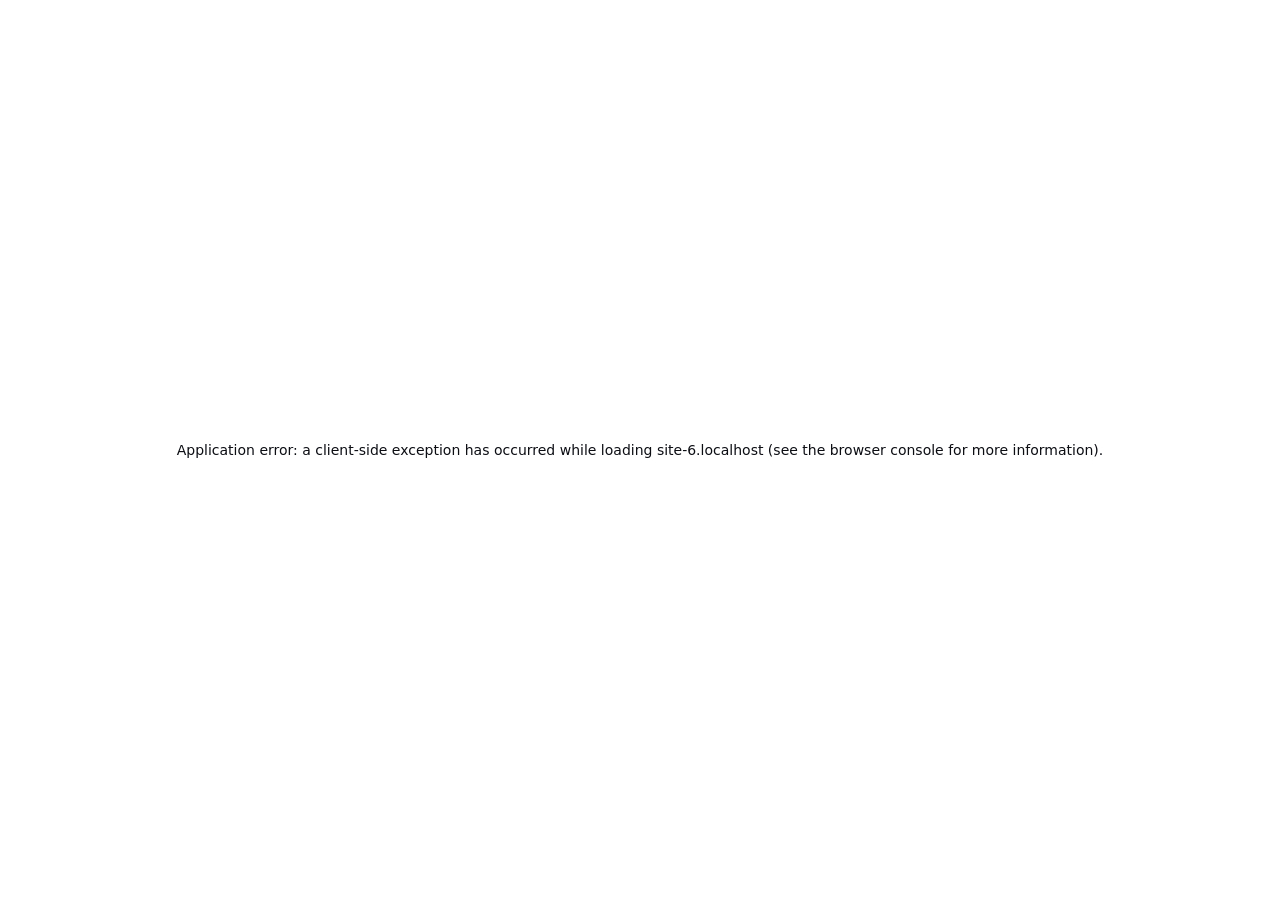
==== commit 6a8266d9: "Fix images with API proxy and fully rebrand Solana to Robinhood Chain" ====
--- a/how-it-works.html
+++ b/how-it-works.html
@@ -1 +1 @@
-<!DOCTYPE html><!--CQ_5cCYA3mb9DSYtPW1Xb--><html lang="en"><head><meta charSet="utf-8"/><meta name="viewport" content="width=device-width, initial-scale=1"/><link rel="preload" href="/_next/static/media/22a5144ee8d83bca-s.p.woff2" as="font" crossorigin="" type="font/woff2"/><link rel="preload" href="/_next/static/media/7d4881bb7e1bf84d-s.p.woff2" as="font" crossorigin="" type="font/woff2"/><link rel="stylesheet" href="/_next/static/css/1ce12301b1489c7e.css?dpl=dpl_DbkQG8PXxqhsKhzdxBXrXk7iivcE" data-precedence="next"/><link rel="preload" as="script" fetchPriority="low" href="/_next/static/chunks/webpack-96cab7fc5d5daf1d.js?dpl=dpl_DbkQG8PXxqhsKhzdxBXrXk7iivcE"/><script src="/_next/static/chunks/4bd1b696-c023c6e3521b1417.js?dpl=dpl_DbkQG8PXxqhsKhzdxBXrXk7iivcE" async=""></script><script src="/_next/static/chunks/255-61931770bf634d82.js?dpl=dpl_DbkQG8PXxqhsKhzdxBXrXk7iivcE" async=""></script><script src="/_next/static/chunks/main-app-dd8ba6a1f9587de7.js?dpl=dpl_DbkQG8PXxqhsKhzdxBXrXk7iivcE" async=""></script><script src="/_next/static/chunks/3a91511d-7b86a14abf461da0.js?dpl=dpl_DbkQG8PXxqhsKhzdxBXrXk7iivcE" async=""></script><script src="/_next/static/chunks/907-2b02519b1565ef3d.js?dpl=dpl_DbkQG8PXxqhsKhzdxBXrXk7iivcE" async=""></script><script src="/_next/static/chunks/619-ba102abea3e3d0e4.js?dpl=dpl_DbkQG8PXxqhsKhzdxBXrXk7iivcE" async=""></script><script src="/_next/static/chunks/700-3b19eb2e2f9596cf.js?dpl=dpl_DbkQG8PXxqhsKhzdxBXrXk7iivcE" async=""></script><script src="/_next/static/chunks/294-66c5df49ff0bc5c4.js?dpl=dpl_DbkQG8PXxqhsKhzdxBXrXk7iivcE" async=""></script><script src="/_next/static/chunks/app/layout-de8322e42dd7f6e4.js?dpl=dpl_DbkQG8PXxqhsKhzdxBXrXk7iivcE" async=""></script><script src="/_next/static/chunks/79702014-9ee8d4aa71a42f20.js?dpl=dpl_DbkQG8PXxqhsKhzdxBXrXk7iivcE" async=""></script><script src="/_next/static/chunks/97b52221-3e3240ed3e205291.js?dpl=dpl_DbkQG8PXxqhsKhzdxBXrXk7iivcE" async=""></script><script src="/_next/static/chunks/2f0b94e8-f0af32bae15436c9.js?dpl=dpl_DbkQG8PXxqhsKhzdxBXrXk7iivcE" async=""></script><script src="/_next/static/chunks/22-aef83ed160ca5266.js?dpl=dpl_DbkQG8PXxqhsKhzdxBXrXk7iivcE" async=""></script><script src="/_next/static/chunks/710-6b9236e07b4af5c0.js?dpl=dpl_DbkQG8PXxqhsKhzdxBXrXk7iivcE" async=""></script><script src="/_next/static/chunks/app/how-it-works/page-169638a40826629a.js?dpl=dpl_DbkQG8PXxqhsKhzdxBXrXk7iivcE" async=""></script><meta name="next-size-adjust" content=""/><title>How it works · HoursPad</title><meta name="description" content="How HoursPad coins keep trading hours on-chain: the transfer hook, the bonding curve, fees and guarantees."/><meta name="application-name" content="HoursPad"/><meta property="og:title" content="HoursPad · coins with opening hours"/><meta property="og:description" content="Launch Solana coins that only trade during their hours. Enforced on-chain."/><meta property="og:url" content="https://hourspad.fun"/><meta property="og:site_name" content="HoursPad"/><meta property="og:image:type" content="image/png"/><meta property="og:image:width" content="1200"/><meta property="og:image:height" content="630"/><meta property="og:image" content="https://hourspad.fun/opengraph-image.png?de965d8a4aafa7f9"/><meta name="twitter:card" content="summary_large_image"/><meta name="twitter:title" content="HoursPad · coins with opening hours"/><meta name="twitter:description" content="Launch Solana coins that only trade during their hours. Enforced on-chain."/><meta name="twitter:image:type" content="image/png"/><meta name="twitter:image:width" content="1200"/><meta name="twitter:image:height" content="630"/><meta name="twitter:image" content="https://hourspad.fun/twitter-image.png?de965d8a4aafa7f9"/><link rel="icon" href="/favicon.ico" type="image/x-icon" sizes="16x16"/><link rel="icon" href="/icon.svg?ea979f2394097c3a" type="image/svg+xml" sizes="any"/><link rel="apple-touch-icon" href="/apple-icon.png?b54c12f2b8a58fcc" type="image/png" sizes="180x180"/><script>(function(){try{var p=localStorage.getItem('oh-theme')||'system';var d=p==='dark'||(p==='system'&&matchMedia('(prefers-color-scheme: dark)').matches);document.documentElement.dataset.theme=d?'dark':'light'}catch(e){document.documentElement.dataset.theme='dark'}})()</script><script src="/_next/static/chunks/polyfills-42372ed130431b0a.js?dpl=dpl_DbkQG8PXxqhsKhzdxBXrXk7iivcE" noModule=""></script></head><body class="__variable_246ccd __variable_c29908 font-sans antialiased"><div hidden=""><!--$--><!--/$--></div><script src="/_next/static/chunks/webpack-96cab7fc5d5daf1d.js?dpl=dpl_DbkQG8PXxqhsKhzdxBXrXk7iivcE" id="_R_" async=""></script><script>(self.__next_f=self.__next_f||[]).push([0])</script><script>self.__next_f.push([1,"1:\"$Sreact.fragment\"\n2:I[8224,[\"956\",\"static/chunks/3a91511d-7b86a14abf461da0.js?dpl=dpl_DbkQG8PXxqhsKhzdxBXrXk7iivcE\",\"907\",\"static/chunks/907-2b02519b1565ef3d.js?dpl=dpl_DbkQG8PXxqhsKhzdxBXrXk7iivcE\",\"619\",\"static/chunks/619-ba102abea3e3d0e4.js?dpl=dpl_DbkQG8PXxqhsKhzdxBXrXk7iivcE\",\"700\",\"static/chunks/700-3b19eb2e2f9596cf.js?dpl=dpl_DbkQG8PXxqhsKhzdxBXrXk7iivcE\",\"294\",\"static/chunks/294-66c5df49ff0bc5c4.js?dpl=dpl_DbkQG8PXxqhsKhzdxBXrXk7iivcE\",\"177\",\"static/chunks/app/layout-de8322e42dd7f6e4.js?dpl=dpl_DbkQG8PXxqhsKhzdxBXrXk7iivcE\"],\"Providers\"]\n3:I[1398,[\"956\",\"static/chunks/3a91511d-7b86a14abf461da0.js?dpl=dpl_DbkQG8PXxqhsKhzdxBXrXk7iivcE\",\"907\",\"static/chunks/907-2b02519b1565ef3d.js?dpl=dpl_DbkQG8PXxqhsKhzdxBXrXk7iivcE\",\"619\",\"static/chunks/619-ba102abea3e3d0e4.js?dpl=dpl_DbkQG8PXxqhsKhzdxBXrXk7iivcE\",\"700\",\"static/chunks/700-3b19eb2e2f9596cf.js?dpl=dpl_DbkQG8PXxqhsKhzdxBXrXk7iivcE\",\"294\",\"static/chunks/294-66c5df49ff0bc5c4.js?dpl=dpl_DbkQG8PXxqhsKhzdxBXrXk7iivcE\",\"177\",\"static/chunks/app/layout-de8322e42dd7f6e4.js?dpl=dpl_DbkQG8PXxqhsKhzdxBXrXk7iivcE\"],\"Header\"]\n4:I[2775,[\"956\",\"static/chunks/3a91511d-7b86a14abf461da0.js?dpl=dpl_DbkQG8PXxqhsKhzdxBXrXk7iivcE\",\"907\",\"static/chunks/907-2b02519b1565ef3d.js?dpl=dpl_DbkQG8PXxqhsKhzdxBXrXk7iivcE\",\"619\",\"static/chunks/619-ba102abea3e3d0e4.js?dpl=dpl_DbkQG8PXxqhsKhzdxBXrXk7iivcE\",\"700\",\"static/chunks/700-3b19eb2e2f9596cf.js?dpl=dpl_DbkQG8PXxqhsKhzdxBXrXk7iivcE\",\"294\",\"static/chunks/294-66c5df49ff0bc5c4.js?dpl=dpl_DbkQG8PXxqhsKhzdxBXrXk7iivcE\",\"177\",\"static/chunks/app/layout-de8322e42dd7f6e4.js?dpl=dpl_DbkQG8PXxqhsKhzdxBXrXk7iivcE\"],\"MobileWalletHint\"]\n5:I[9766,[],\"\"]\n6:I[8924,[],\"\"]\n"])</script><script>self.__next_f.push([1,"7:I[2619,[\"956\",\"static/chunks/3a91511d-7b86a14abf461da0.js?dpl=dpl_DbkQG8PXxqhsKhzdxBXrXk7iivcE\",\"983\",\"static/chunks/79702014-9ee8d4aa71a42f20.js?dpl=dpl_DbkQG8PXxqhsKhzdxBXrXk7iivcE\",\"919\",\"static/chunks/97b52221-3e3240ed3e205291.js?dpl=dpl_DbkQG8PXxqhsKhzdxBXrXk7iivcE\",\"33\",\"static/chunks/2f0b94e8-f0af32bae15436c9.js?dpl=dpl_DbkQG8PXxqhsKhzdxBXrXk7iivcE\",\"907\",\"static/chunks/907-2b02519b1565ef3d.js?dpl=dpl_DbkQG8PXxqhsKhzdxBXrXk7iivcE\",\"619\",\"static/chunks/619-ba102abea3e3d0e4.js?dpl=dpl_DbkQG8PXxqhsKhzdxBXrXk7iivcE\",\"22\",\"static/chunks/22-aef83ed160ca5266.js?dpl=dpl_DbkQG8PXxqhsKhzdxBXrXk7iivcE\",\"710\",\"static/chunks/710-6b9236e07b4af5c0.js?dpl=dpl_DbkQG8PXxqhsKhzdxBXrXk7iivcE\",\"376\",\"static/chunks/app/how-it-works/page-169638a40826629a.js?dpl=dpl_DbkQG8PXxqhsKhzdxBXrXk7iivcE\"],\"\"]\n"])</script><script>self.__next_f.push([1,"8:I[1294,[\"956\",\"static/chunks/3a91511d-7b86a14abf461da0.js?dpl=dpl_DbkQG8PXxqhsKhzdxBXrXk7iivcE\",\"907\",\"static/chunks/907-2b02519b1565ef3d.js?dpl=dpl_DbkQG8PXxqhsKhzdxBXrXk7iivcE\",\"619\",\"static/chunks/619-ba102abea3e3d0e4.js?dpl=dpl_DbkQG8PXxqhsKhzdxBXrXk7iivcE\",\"700\",\"static/chunks/700-3b19eb2e2f9596cf.js?dpl=dpl_DbkQG8PXxqhsKhzdxBXrXk7iivcE\",\"294\",\"static/chunks/294-66c5df49ff0bc5c4.js?dpl=dpl_DbkQG8PXxqhsKhzdxBXrXk7iivcE\",\"177\",\"static/chunks/app/layout-de8322e42dd7f6e4.js?dpl=dpl_DbkQG8PXxqhsKhzdxBXrXk7iivcE\"],\"LogoMark\"]\n9:I[1294,[\"956\",\"static/chunks/3a91511d-7b86a14abf461da0.js?dpl=dpl_DbkQG8PXxqhsKhzdxBXrXk7iivcE\",\"907\",\"static/chunks/907-2b02519b1565ef3d.js?dpl=dpl_DbkQG8PXxqhsKhzdxBXrXk7iivcE\",\"619\",\"static/chunks/619-ba102abea3e3d0e4.js?dpl=dpl_DbkQG8PXxqhsKhzdxBXrXk7iivcE\",\"700\",\"static/chunks/700-3b19eb2e2f9596cf.js?dpl=dpl_DbkQG8PXxqhsKhzdxBXrXk7iivcE\",\"294\",\"static/chunks/294-66c5df49ff0bc5c4.js?dpl=dpl_DbkQG8PXxqhsKhzdxBXrXk7iivcE\",\"177\",\"static/chunks/app/layout-de8322e42dd7f6e4.js?dpl=dpl_DbkQG8PXxqhsKhzdxBXrXk7iivcE\"],\"Wordmark\"]\na:I[1294,[\"956\",\"static/chunks/3a91511d-7b86a14abf461da0.js?dpl=dpl_DbkQG8PXxqhsKhzdxBXrXk7iivcE\",\"907\",\"static/chunks/907-2b02519b1565ef3d.js?dpl=dpl_DbkQG8PXxqhsKhzdxBXrXk7iivcE\",\"619\",\"static/chunks/619-ba102abea3e3d0e4.js?dpl=dpl_DbkQG8PXxqhsKhzdxBXrXk7iivcE\",\"700\",\"static/chunks/700-3b19eb2e2f9596cf.js?dpl=dpl_DbkQG8PXxqhsKhzdxBXrXk7iivcE\",\"294\",\"static/chunks/294-66c5df49ff0bc5c4.js?dpl=dpl_DbkQG8PXxqhsKhzdxBXrXk7iivcE\",\"177\",\"static/chunks/app/layout-de8322e42dd7f6e4.js?dpl=dpl_DbkQG8PXxqhsKhzdxBXrXk7iivcE\"],\"IconX\"]\n10:I[7150,[],\"\"]\n:HL[\"/_next/static/media/22a5144ee8d83bca-s.p.woff2\",\"font\",{\"crossOrigin\":\"\",\"type\":\"font/woff2\"}]\n:HL[\"/_next/static/media/7d4881bb7e1bf84d-s.p.woff2\",\"font\",{\"crossOrigin\":\"\",\"type\":\"font/woff2\"}]\n:HL[\"/_next/static/css/1ce12301b1489c7e.css?dpl=dpl_DbkQG8PXxqhsKhzdxBXrXk7iivcE\",\"style\"]\n"])</script><script>self.__next_f.push([1,"0:{\"P\":null,\"b\":\"CQ-5cCYA3mb9DSYtPW1Xb\",\"p\":\"\",\"c\":[\"\",\"how-it-works\"],\"i\":false,\"f\":[[[\"\",{\"children\":[\"how-it-works\",{\"children\":[\"__PAGE__\",{}]}]},\"$undefined\",\"$undefined\",true],[\"\",[\"$\",\"$1\",\"c\",{\"children\":[[[\"$\",\"link\",\"0\",{\"rel\":\"stylesheet\",\"href\":\"/_next/static/css/1ce12301b1489c7e.css?dpl=dpl_DbkQG8PXxqhsKhzdxBXrXk7iivcE\",\"precedence\":\"next\",\"crossOrigin\":\"$undefined\",\"nonce\":\"$undefined\"}]],[\"$\",\"html\",null,{\"lang\":\"en\",\"suppressHydrationWarning\":true,\"children\":[[\"$\",\"head\",null,{\"children\":[\"$\",\"script\",null,{\"dangerouslySetInnerHTML\":{\"__html\":\"(function(){try{var p=localStorage.getItem('oh-theme')||'system';var d=p==='dark'||(p==='system'\u0026\u0026matchMedia('(prefers-color-scheme: dark)').matches);document.documentElement.dataset.theme=d?'dark':'light'}catch(e){document.documentElement.dataset.theme='dark'}})()\"}}]}],[\"$\",\"body\",null,{\"className\":\"__variable_246ccd __variable_c29908 font-sans antialiased\",\"children\":[\"$\",\"$L2\",null,{\"children\":[\"$\",\"div\",null,{\"className\":\"mx-auto flex min-h-screen max-w-[1360px] flex-col border-x border-line\",\"children\":[[\"$\",\"$L3\",null,{}],[\"$\",\"$L4\",null,{}],[\"$\",\"main\",null,{\"className\":\"flex-1\",\"children\":[\"$\",\"$L5\",null,{\"parallelRouterKey\":\"children\",\"error\":\"$undefined\",\"errorStyles\":\"$undefined\",\"errorScripts\":\"$undefined\",\"template\":[\"$\",\"$L6\",null,{}],\"templateStyles\":\"$undefined\",\"templateScripts\":\"$undefined\",\"notFound\":[[\"$\",\"section\",null,{\"className\":\"dotgrid grid min-h-[60vh] place-items-center px-5 py-20 text-center\",\"children\":[\"$\",\"div\",null,{\"children\":[[\"$\",\"div\",null,{\"className\":\"mx-auto inline-flex items-center gap-2 bg-closed/10 px-2.5 py-1 font-mono text-[11px] font-semibold tracking-[0.12em] text-closed\",\"children\":[[\"$\",\"span\",null,{\"className\":\"inline-block h-1.5 w-1.5 bg-closed\"}],\" CLOSED · 404\"]}],[\"$\",\"h1\",null,{\"className\":\"mt-6 text-5xl font-semibold tracking-[-0.04em] sm:text-6xl\",\"children\":\"This page is closed.\"}],[\"$\",\"p\",null,{\"className\":\"mx-auto mt-4 max-w-md text-[15px] text-mute\",\"children\":\"It doesn't exist, or it never opened. Try one that's open.\"}],[\"$\",\"div\",null,{\"className\":\"mt-8 flex flex-wrap justify-center gap-3\",\"children\":[[\"$\",\"$L7\",null,{\"href\":\"/\",\"className\":\"btn-accent h-12 px-6\",\"children\":\"Browse coins\"}],[\"$\",\"$L7\",null,{\"href\":\"/how-it-works\",\"className\":\"btn-line h-12 px-6\",\"children\":\"How it works\"}]]}]]}]}],[]],\"forbidden\":\"$undefined\",\"unauthorized\":\"$undefined\"}]}],[\"$\",\"footer\",null,{\"className\":\"border-t border-line\",\"children\":[[\"$\",\"div\",null,{\"className\":\"grid gap-px bg-line sm:grid-cols-[1.4fr_1fr_1fr_1fr] [\u0026\u003e*]:bg-bg\",\"children\":[[\"$\",\"div\",null,{\"className\":\"p-5\",\"children\":[[\"$\",\"div\",null,{\"className\":\"flex items-center gap-2.5\",\"children\":[[\"$\",\"$L8\",null,{\"size\":20}],[\"$\",\"$L9\",null,{\"height\":15}]]}],[\"$\",\"p\",null,{\"className\":\"mt-3 max-w-sm text-[13px] leading-relaxed text-mute\",\"children\":\"Coins with opening hours. Schedules are enforced by a Solana Token-2022 transfer hook and can never be changed.\"}]]}],[\"$\",\"div\",null,{\"className\":\"p-5\",\"children\":[[\"$\",\"div\",null,{\"className\":\"label mb-3\",\"children\":\"Platform\"}],[\"$\",\"ul\",null,{\"className\":\"space-y-1.5 text-[13px] text-mute\",\"children\":[[\"$\",\"li\",null,{\"children\":[\"$\",\"$L7\",null,{\"href\":\"/\",\"className\":\"hover:text-fg\",\"children\":\"Coins\"}]}],[\"$\",\"li\",null,{\"children\":[\"$\",\"$L7\",null,{\"href\":\"/launch\",\"className\":\"hover:text-fg\",\"children\":\"Launch a coin\"}]}],[\"$\",\"li\",null,{\"children\":[\"$\",\"$L7\",null,{\"href\":\"/how-it-works\",\"className\":\"hover:text-fg\",\"children\":\"How it works\"}]}],[\"$\",\"li\",null,{\"children\":[\"$\",\"$L7\",null,{\"href\":\"/how-it-works#faq\",\"className\":\"hover:text-fg\",\"children\":\"FAQ\"}]}]]}]]}],[\"$\",\"div\",null,{\"className\":\"p-5\",\"children\":[[\"$\",\"div\",null,{\"className\":\"label mb-3\",\"children\":\"Built on\"}],[\"$\",\"ul\",null,{\"className\":\"space-y-1.5 text-[13px] text-mute\",\"children\":[[\"$\",\"li\",null,{\"children\":\"Solana\"}],[\"$\",\"li\",null,{\"children\":\"Token-2022 Transfer Hook\"}],[\"$\",\"li\",null,{\"children\":\"Uniswap Dynamic Bonding Curve\"}]]}]]}],[\"$\",\"div\",null,{\"className\":\"p-5\",\"children\":[[\"$\",\"div\",null,{\"className\":\"label mb-3\",\"children\":\"Follow\"}],[\"$\",\"ul\",null,{\"className\":\"space-y-1.5 text-[13px] text-mute\",\"children\":[\"$\",\"li\",null,{\"children\":[\"$\",\"a\",null,{\"href\":\"https://x.com/hourspad\",\"target\":\"_blank\",\"rel\":\"noopener noreferrer\",\"className\":\"inline-flex items-center gap-2 hover:text-fg\",\"children\":[[\"$\",\"$La\",null,{\"size\":12}],\" @hourspad\"]}]}]}]]}]]}],[\"$\",\"div\",null,{\"className\":\"flex flex-wrap justify-between gap-2 border-t border-line px-5 py-3 font-mono text-[10px] uppercase tracking-[0.14em] text-dim\",\"children\":[\"$Lb\",\"$Lc\"]}]]}]]}]}]}]]}]]}],{\"children\":[\"how-it-works\",\"$Ld\",{\"children\":[\"__PAGE__\",\"$Le\",{},null,false]},null,false]},null,false],\"$Lf\",false]],\"m\":\"$undefined\",\"G\":[\"$10\",[]],\"s\":false,\"S\":true}\n"])</script><script>self.__next_f.push([1,"1c:I[4431,[],\"ViewportBoundary\"]\n1e:I[4431,[],\"MetadataBoundary\"]\n1f:\"$Sreact.suspense\"\nb:[\"$\",\"span\",null,{\"children\":\"Not financial advice · Memecoins are volatile\"}]\nc:[\"$\",\"span\",null,{\"children\":[\"© \",2026,\" HoursPad\"]}]\nd:[\"$\",\"$1\",\"c\",{\"children\":[null,[\"$\",\"$L5\",null,{\"parallelRouterKey\":\"children\",\"error\":\"$undefined\",\"errorStyles\":\"$undefined\",\"errorScripts\":\"$undefined\",\"template\":[\"$\",\"$L6\",null,{}],\"templateStyles\":\"$undefined\",\"templateScripts\":\"$undefined\",\"notFound\":\"$undefined\",\"forbidden\":\"$undefined\",\"unauthorized\":\"$undefined\"}]]}]\n"])</script><script>self.__next_f.push([1,"e:[\"$\",\"$1\",\"c\",{\"children\":[[\"$\",\"div\",null,{\"children\":[[\"$\",\"section\",null,{\"className\":\"dotgrid border-b border-line px-5 py-14 sm:px-8 sm:py-20\",\"children\":[[\"$\",\"p\",null,{\"className\":\"label mb-5\",\"children\":\"How it works\"}],[\"$\",\"h1\",null,{\"className\":\"max-w-3xl text-[44px] leading-[0.95] font-semibold tracking-[-0.045em] sm:text-7xl\",\"children\":[\"Coins that keep \",[\"$\",\"span\",null,{\"className\":\"text-accent\",\"children\":\"hours.\"}]]}],[\"$\",\"p\",null,{\"className\":\"mt-6 max-w-2xl text-[16px] leading-relaxed text-mute\",\"children\":\"Every coin on HoursPad has a weekly schedule written into the token itself. When the market is open, it trades like any other coin. When it's closed, Solana refuses every buy, sell and transfer — on every app, bot and wallet.\"}]]}],[\"$\",\"nav\",null,{\"className\":\"sticky top-14 z-10 flex overflow-x-auto border-b border-line bg-bg\",\"children\":[[\"$\",\"a\",\"idea\",{\"href\":\"#idea\",\"className\":\"flex shrink-0 items-center gap-2 border-r border-line px-4 py-3 font-mono text-[11px] uppercase tracking-[0.12em] text-mute transition-colors hover:bg-panel hover:text-fg\",\"children\":[[\"$\",\"span\",null,{\"className\":\"text-accent\",\"children\":\"01\"}],\"The idea\"]}],[\"$\",\"a\",\"hood\",{\"href\":\"#hood\",\"className\":\"flex shrink-0 items-center gap-2 border-r border-line px-4 py-3 font-mono text-[11px] uppercase tracking-[0.12em] text-mute transition-colors hover:bg-panel hover:text-fg\",\"children\":[[\"$\",\"span\",null,{\"className\":\"text-accent\",\"children\":\"02\"}],\"Under the hood\"]}],[\"$\",\"a\",\"launch\",{\"href\":\"#launch\",\"className\":\"flex shrink-0 items-center gap-2 border-r border-line px-4 py-3 font-mono text-[11px] uppercase tracking-[0.12em] text-mute transition-colors hover:bg-panel hover:text-fg\",\"children\":[[\"$\",\"span\",null,{\"className\":\"text-accent\",\"children\":\"03\"}],\"Launching\"]}],[\"$\",\"a\",\"trading\",{\"href\":\"#trading\",\"className\":\"flex shrink-0 items-center gap-2 border-r border-line px-4 py-3 font-mono text-[11px] uppercase tracking-[0.12em] text-mute transition-colors hover:bg-panel hover:text-fg\",\"children\":[[\"$\",\"span\",null,{\"className\":\"text-accent\",\"children\":\"04\"}],\"Trading\"]}],[\"$\",\"a\",\"fees\",{\"href\":\"#fees\",\"className\":\"flex shrink-0 items-center gap-2 border-r border-line px-4 py-3 font-mono text-[11px] uppercase tracking-[0.12em] text-mute transition-colors hover:bg-panel hover:text-fg\",\"children\":[[\"$\",\"span\",null,{\"className\":\"text-accent\",\"children\":\"05\"}],\"Fees\"]}],[\"$\",\"a\",\"trust\",{\"href\":\"#trust\",\"className\":\"flex shrink-0 items-center gap-2 border-r border-line px-4 py-3 font-mono text-[11px] uppercase tracking-[0.12em] text-mute transition-colors hover:bg-panel hover:text-fg\",\"children\":[[\"$\",\"span\",null,{\"className\":\"text-accent\",\"children\":\"06\"}],\"Guarantees\"]}],[\"$\",\"a\",\"faq\",{\"href\":\"#faq\",\"className\":\"flex shrink-0 items-center gap-2 border-r border-line px-4 py-3 font-mono text-[11px] uppercase tracking-[0.12em] text-mute transition-colors hover:bg-panel hover:text-fg\",\"children\":[[\"$\",\"span\",null,{\"className\":\"text-accent\",\"children\":\"07\"}],\"FAQ\"]}]]}],[\"$\",\"section\",null,{\"id\":\"idea\",\"className\":\"scroll-mt-28 border-b border-line\",\"children\":[\"$\",\"div\",null,{\"className\":\"grid gap-6 px-5 py-12 sm:px-8 lg:grid-cols-[240px_minmax(0,1fr)] lg:gap-12\",\"children\":[[\"$\",\"header\",null,{\"children\":[[\"$\",\"span\",null,{\"className\":\"grid h-9 w-9 place-items-center border border-accent font-mono text-sm font-semibold text-accent\",\"children\":\"01\"}],[\"$\",\"h2\",null,{\"className\":\"mt-4 text-2xl font-semibold tracking-[-0.02em]\",\"children\":\"The idea\"}],[\"$\",\"p\",null,{\"className\":\"mt-2 text-[14px] leading-relaxed text-mute\",\"children\":\"Scarcity of time, not just supply.\"}]]}],[\"$\",\"div\",null,{\"className\":\"min-w-0 space-y-6\",\"children\":[\"$\",\"div\",null,{\"className\":\"space-y-8\",\"children\":[[\"$\",\"div\",null,{\"className\":\"space-y-4\",\"children\":[[\"$\",\"p\",null,{\"className\":\"max-w-2xl text-[15px] leading-relaxed text-mute\",\"children\":\"Memecoins trade 24/7, so attention is spread thin and nobody knows when the action is. A coin on HoursPad picks its moments: an hour every evening, market hours on weekdays, weekends only — whatever the creator chooses.\"}],\"$L11\",\"$L12\"]}],\"$L13\"]}]}]]}]}],\"$L14\",\"$L15\",\"$L16\",\"$L17\",\"$L18\",\"$L19\",\"$L1a\"]}],null,\"$L1b\"]}]\n"])</script><script>self.__next_f.push([1,"f:[\"$\",\"$1\",\"h\",{\"children\":[null,[[\"$\",\"$L1c\",null,{\"children\":\"$L1d\"}],[\"$\",\"meta\",null,{\"name\":\"next-size-adjust\",\"content\":\"\"}]],[\"$\",\"$L1e\",null,{\"children\":[\"$\",\"div\",null,{\"hidden\":true,\"children\":[\"$\",\"$1f\",null,{\"fallback\":null,\"children\":\"$L20\"}]}]}]]}]\n"])</script><script>self.__next_f.push([1,"21:I[4443,[\"956\",\"static/chunks/3a91511d-7b86a14abf461da0.js?dpl=dpl_DbkQG8PXxqhsKhzdxBXrXk7iivcE\",\"983\",\"static/chunks/79702014-9ee8d4aa71a42f20.js?dpl=dpl_DbkQG8PXxqhsKhzdxBXrXk7iivcE\",\"919\",\"static/chunks/97b52221-3e3240ed3e205291.js?dpl=dpl_DbkQG8PXxqhsKhzdxBXrXk7iivcE\",\"33\",\"static/chunks/2f0b94e8-f0af32bae15436c9.js?dpl=dpl_DbkQG8PXxqhsKhzdxBXrXk7iivcE\",\"907\",\"static/chunks/907-2b02519b1565ef3d.js?dpl=dpl_DbkQG8PXxqhsKhzdxBXrXk7iivcE\",\"619\",\"static/chunks/619-ba102abea3e3d0e4.js?dpl=dpl_DbkQG8PXxqhsKhzdxBXrXk7iivcE\",\"22\",\"static/chunks/22-aef83ed160ca5266.js?dpl=dpl_DbkQG8PXxqhsKhzdxBXrXk7iivcE\",\"710\",\"static/chunks/710-6b9236e07b4af5c0.js?dpl=dpl_DbkQG8PXxqhsKhzdxBXrXk7iivcE\",\"376\",\"static/chunks/app/how-it-works/page-169638a40826629a.js?dpl=dpl_DbkQG8PXxqhsKhzdxBXrXk7iivcE\"],\"TradingDayDemo\"]\n"])</script><script>self.__next_f.push([1,"22:I[4443,[\"956\",\"static/chunks/3a91511d-7b86a14abf461da0.js?dpl=dpl_DbkQG8PXxqhsKhzdxBXrXk7iivcE\",\"983\",\"static/chunks/79702014-9ee8d4aa71a42f20.js?dpl=dpl_DbkQG8PXxqhsKhzdxBXrXk7iivcE\",\"919\",\"static/chunks/97b52221-3e3240ed3e205291.js?dpl=dpl_DbkQG8PXxqhsKhzdxBXrXk7iivcE\",\"33\",\"static/chunks/2f0b94e8-f0af32bae15436c9.js?dpl=dpl_DbkQG8PXxqhsKhzdxBXrXk7iivcE\",\"907\",\"static/chunks/907-2b02519b1565ef3d.js?dpl=dpl_DbkQG8PXxqhsKhzdxBXrXk7iivcE\",\"619\",\"static/chunks/619-ba102abea3e3d0e4.js?dpl=dpl_DbkQG8PXxqhsKhzdxBXrXk7iivcE\",\"22\",\"static/chunks/22-aef83ed160ca5266.js?dpl=dpl_DbkQG8PXxqhsKhzdxBXrXk7iivcE\",\"710\",\"static/chunks/710-6b9236e07b4af5c0.js?dpl=dpl_DbkQG8PXxqhsKhzdxBXrXk7iivcE\",\"376\",\"static/chunks/app/how-it-works/page-169638a40826629a.js?dpl=dpl_DbkQG8PXxqhsKhzdxBXrXk7iivcE\"],\"HookFlow\"]\n"])</script><script>self.__next_f.push([1,"23:I[4443,[\"956\",\"static/chunks/3a91511d-7b86a14abf461da0.js?dpl=dpl_DbkQG8PXxqhsKhzdxBXrXk7iivcE\",\"983\",\"static/chunks/79702014-9ee8d4aa71a42f20.js?dpl=dpl_DbkQG8PXxqhsKhzdxBXrXk7iivcE\",\"919\",\"static/chunks/97b52221-3e3240ed3e205291.js?dpl=dpl_DbkQG8PXxqhsKhzdxBXrXk7iivcE\",\"33\",\"static/chunks/2f0b94e8-f0af32bae15436c9.js?dpl=dpl_DbkQG8PXxqhsKhzdxBXrXk7iivcE\",\"907\",\"static/chunks/907-2b02519b1565ef3d.js?dpl=dpl_DbkQG8PXxqhsKhzdxBXrXk7iivcE\",\"619\",\"static/chunks/619-ba102abea3e3d0e4.js?dpl=dpl_DbkQG8PXxqhsKhzdxBXrXk7iivcE\",\"22\",\"static/chunks/22-aef83ed160ca5266.js?dpl=dpl_DbkQG8PXxqhsKhzdxBXrXk7iivcE\",\"710\",\"static/chunks/710-6b9236e07b4af5c0.js?dpl=dpl_DbkQG8PXxqhsKhzdxBXrXk7iivcE\",\"376\",\"static/chunks/app/how-it-works/page-169638a40826629a.js?dpl=dpl_DbkQG8PXxqhsKhzdxBXrXk7iivcE\"],\"CurveChart\"]\n"])</script><script>self.__next_f.push([1,"24:I[4101,[\"956\",\"static/chunks/3a91511d-7b86a14abf461da0.js?dpl=dpl_DbkQG8PXxqhsKhzdxBXrXk7iivcE\",\"983\",\"static/chunks/79702014-9ee8d4aa71a42f20.js?dpl=dpl_DbkQG8PXxqhsKhzdxBXrXk7iivcE\",\"919\",\"static/chunks/97b52221-3e3240ed3e205291.js?dpl=dpl_DbkQG8PXxqhsKhzdxBXrXk7iivcE\",\"33\",\"static/chunks/2f0b94e8-f0af32bae15436c9.js?dpl=dpl_DbkQG8PXxqhsKhzdxBXrXk7iivcE\",\"907\",\"static/chunks/907-2b02519b1565ef3d.js?dpl=dpl_DbkQG8PXxqhsKhzdxBXrXk7iivcE\",\"619\",\"static/chunks/619-ba102abea3e3d0e4.js?dpl=dpl_DbkQG8PXxqhsKhzdxBXrXk7iivcE\",\"22\",\"static/chunks/22-aef83ed160ca5266.js?dpl=dpl_DbkQG8PXxqhsKhzdxBXrXk7iivcE\",\"710\",\"static/chunks/710-6b9236e07b4af5c0.js?dpl=dpl_DbkQG8PXxqhsKhzdxBXrXk7iivcE\",\"376\",\"static/chunks/app/how-it-works/page-169638a40826629a.js?dpl=dpl_DbkQG8PXxqhsKhzdxBXrXk7iivcE\"],\"FeeSplitBar\"]\n"])</script><script>self.__next_f.push([1,"2f:I[4431,[],\"OutletBoundary\"]\n31:I[5278,[],\"AsyncMetadataOutlet\"]\n11:[\"$\",\"p\",null,{\"className\":\"max-w-2xl text-[15px] leading-relaxed text-mute\",\"children\":\"That turns every opening into an event. Holders know exactly when to show up, volume concentrates into a window, and the countdown to the next open becomes part of the story.\"}]\n"])</script><script>self.__next_f.push([1,"12:[\"$\",\"ul\",null,{\"className\":\"mt-4 space-y-2.5\",\"children\":[[\"$\",\"li\",\"The schedule is set once, at launch, and can never be changed.\",{\"className\":\"flex gap-3 text-[14px] leading-relaxed\",\"children\":[[\"$\",\"span\",null,{\"className\":\"mt-2 inline-block h-1.5 w-1.5 shrink-0 bg-accent\"}],[\"$\",\"span\",null,{\"children\":\"The schedule is set once, at launch, and can never be changed.\"}]]}],[\"$\",\"li\",\"Outside the hours nothing moves — not buys, not sells, not even a wallet-to-wallet send.\",{\"className\":\"flex gap-3 text-[14px] leading-relaxed\",\"children\":[[\"$\",\"span\",null,{\"className\":\"mt-2 inline-block h-1.5 w-1.5 shrink-0 bg-accent\"}],[\"$\",\"span\",null,{\"children\":\"Outside the hours nothing moves — not buys, not sells, not even a wallet-to-wallet send.\"}]]}],[\"$\",\"li\",\"Every coin page shows a live countdown to its next open or close.\",{\"className\":\"flex gap-3 text-[14px] leading-relaxed\",\"children\":[[\"$\",\"span\",null,{\"className\":\"mt-2 inline-block h-1.5 w-1.5 shrink-0 bg-accent\"}],[\"$\",\"span\",null,{\"children\":\"Every coin page shows a live countdown to its next open or close.\"}]]}]]}]\n"])</script><script>self.__next_f.push([1,"13:[\"$\",\"div\",null,{\"children\":[\"$\",\"figure\",null,{\"className\":\"border border-line\",\"children\":[[\"$\",\"div\",null,{\"className\":\"dotgrid overflow-x-auto p-4 sm:p-6\",\"children\":[\"$\",\"div\",null,{\"className\":\"min-w-[600px]\",\"children\":[\"$\",\"$L21\",null,{}]}]}],[\"$\",\"figcaption\",null,{\"className\":\"border-t border-line px-4 py-2.5 font-mono text-[11px] text-mute\",\"children\":\"A Happy Hour coin: the only trade that fills is the one inside 18:00–19:00.\"}]]}]}]\n"])</script><script>self.__next_f.push([1,"14:[\"$\",\"section\",null,{\"id\":\"hood\",\"className\":\"scroll-mt-28 border-b border-line\",\"children\":[\"$\",\"div\",null,{\"className\":\"grid gap-6 px-5 py-12 sm:px-8 lg:grid-cols-[240px_minmax(0,1fr)] lg:gap-12\",\"children\":[[\"$\",\"header\",null,{\"children\":[[\"$\",\"span\",null,{\"className\":\"grid h-9 w-9 place-items-center border border-accent font-mono text-sm font-semibold text-accent\",\"children\":\"02\"}],[\"$\",\"h2\",null,{\"className\":\"mt-4 text-2xl font-semibold tracking-[-0.02em]\",\"children\":\"Under the hood\"}],[\"$\",\"p\",null,{\"className\":\"mt-2 text-[14px] leading-relaxed text-mute\",\"children\":\"A transfer hook that checks the clock on every transfer.\"}]]}],[\"$\",\"div\",null,{\"className\":\"min-w-0 space-y-6\",\"children\":[[\"$\",\"figure\",null,{\"className\":\"border border-line\",\"children\":[[\"$\",\"div\",null,{\"className\":\"dotgrid overflow-x-auto p-4 sm:p-6\",\"children\":[\"$\",\"div\",null,{\"className\":\"min-w-[600px]\",\"children\":[\"$\",\"$L22\",null,{}]}]}],[\"$\",\"figcaption\",null,{\"className\":\"border-t border-line px-4 py-2.5 font-mono text-[11px] text-mute\",\"children\":\"What happens on every single transfer of a coin on HoursPad.\"}]]}],[\"$\",\"div\",null,{\"className\":\"grid gap-px border border-line bg-line sm:grid-cols-3 [\u0026\u003e*]:bg-bg\",\"children\":[[\"$\",\"div\",null,{\"className\":\"p-6\",\"children\":[[\"$\",\"h3\",null,{\"className\":\"text-[15px] font-semibold tracking-tight\",\"children\":\"Token-2022 transfer hook\"}],[\"$\",\"p\",null,{\"className\":\"mt-2 text-[13px] leading-relaxed text-mute\",\"children\":\"Coins on HoursPad use Solana's Token-2022 standard. The mint names our hook program, and Solana runs it on every transfer — there is no way to move the token without it.\"}]]}],[\"$\",\"div\",null,{\"className\":\"p-6\",\"children\":[[\"$\",\"h3\",null,{\"className\":\"text-[15px] font-semibold tracking-tight\",\"children\":\"Solana's clock, nothing else\"}],[\"$\",\"p\",null,{\"className\":\"mt-2 text-[13px] leading-relaxed text-mute\",\"children\":\"The hook reads the chain's own clock and compares it to the coin's weekly windows. No oracle, no server and no keeper bot that could go down or be switched off.\"}]]}],[\"$\",\"div\",null,{\"className\":\"p-6\",\"children\":[[\"$\",\"h3\",null,{\"className\":\"text-[15px] font-semibold tracking-tight\",\"children\":\"All or nothing\"}],[\"$\",\"p\",null,{\"className\":\"mt-2 text-[13px] leading-relaxed text-mute\",\"children\":\"If the market is closed the hook fails, and Solana rolls back the entire transaction. You don't lose the SOL you tried to trade — only the network fee.\"}]]}]]}]]}]]}]}]\n"])</script><script>self.__next_f.push([1,"15:[\"$\",\"section\",null,{\"id\":\"launch\",\"className\":\"scroll-mt-28 border-b border-line\",\"children\":[\"$\",\"div\",null,{\"className\":\"grid gap-6 px-5 py-12 sm:px-8 lg:grid-cols-[240px_minmax(0,1fr)] lg:gap-12\",\"children\":[[\"$\",\"header\",null,{\"children\":[[\"$\",\"span\",null,{\"className\":\"grid h-9 w-9 place-items-center border border-accent font-mono text-sm font-semibold text-accent\",\"children\":\"03\"}],[\"$\",\"h2\",null,{\"className\":\"mt-4 text-2xl font-semibold tracking-[-0.02em]\",\"children\":\"Launching a coin\"}],[\"$\",\"p\",null,{\"className\":\"mt-2 text-[14px] leading-relaxed text-mute\",\"children\":\"Four steps, about a minute, ~0.015 SOL.\"}]]}],[\"$\",\"div\",null,{\"className\":\"min-w-0 space-y-6\",\"children\":[[\"$\",\"ol\",null,{\"className\":\"grid gap-px border border-line bg-line sm:grid-cols-2 lg:grid-cols-4 [\u0026\u003e*]:bg-bg\",\"children\":[[\"$\",\"li\",\"Your coin\",{\"className\":\"p-6\",\"children\":[[\"$\",\"span\",null,{\"className\":\"grid h-9 w-9 place-items-center bg-accent font-mono text-sm font-semibold text-on-accent\",\"children\":1}],[\"$\",\"h3\",null,{\"className\":\"mt-5 text-[17px] font-semibold tracking-tight\",\"children\":\"Your coin\"}],[\"$\",\"p\",null,{\"className\":\"mt-2 text-[13px] leading-relaxed text-mute\",\"children\":\"Pick a name, ticker, image and description. This is what traders see.\"}]]}],[\"$\",\"li\",\"Trading hours\",{\"className\":\"p-6\",\"children\":[[\"$\",\"span\",null,{\"className\":\"grid h-9 w-9 place-items-center bg-accent font-mono text-sm font-semibold text-on-accent\",\"children\":2}],[\"$\",\"h3\",null,{\"className\":\"mt-5 text-[17px] font-semibold tracking-tight\",\"children\":\"Trading hours\"}],[\"$\",\"p\",null,{\"className\":\"mt-2 text-[13px] leading-relaxed text-mute\",\"children\":\"Choose a preset like Happy Hour or Market Hours, or set custom days and times in any timezone.\"}]]}],[\"$\",\"li\",\"Your earnings\",{\"className\":\"p-6\",\"children\":[[\"$\",\"span\",null,{\"className\":\"grid h-9 w-9 place-items-center bg-accent font-mono text-sm font-semibold text-on-accent\",\"children\":3}],[\"$\",\"h3\",null,{\"className\":\"mt-5 text-[17px] font-semibold tracking-tight\",\"children\":\"Your earnings\"}],[\"$\",\"p\",null,{\"className\":\"mt-2 text-[13px] leading-relaxed text-mute\",\"children\":\"Pick your cut of every trade: 0.5%, 1%, 2%.\"}]]}],[\"$\",\"li\",\"Launch\",{\"className\":\"p-6\",\"children\":[[\"$\",\"span\",null,{\"className\":\"grid h-9 w-9 place-items-center bg-accent font-mono text-sm font-semibold text-on-accent\",\"children\":4}],[\"$\",\"h3\",null,{\"className\":\"mt-5 text-[17px] font-semibold tracking-tight\",\"children\":\"Launch\"}],[\"$\",\"p\",null,{\"className\":\"mt-2 text-[13px] leading-relaxed text-mute\",\"children\":\"Sign one transaction. Optionally make the first buy to get in at the lowest price.\"}]]}]]}],[\"$\",\"div\",null,{\"children\":[\"$\",\"$L7\",null,{\"href\":\"/launch\",\"className\":\"btn-accent h-12 px-6\",\"children\":\"Launch a coin →\"}]}]]}]]}]}]\n"])</script><script>self.__next_f.push([1,"16:[\"$\",\"section\",null,{\"id\":\"trading\",\"className\":\"scroll-mt-28 border-b border-line\",\"children\":[\"$\",\"div\",null,{\"className\":\"grid gap-6 px-5 py-12 sm:px-8 lg:grid-cols-[240px_minmax(0,1fr)] lg:gap-12\",\"children\":[[\"$\",\"header\",null,{\"children\":[[\"$\",\"span\",null,{\"className\":\"grid h-9 w-9 place-items-center border border-accent font-mono text-sm font-semibold text-accent\",\"children\":\"04\"}],[\"$\",\"h2\",null,{\"className\":\"mt-4 text-2xl font-semibold tracking-[-0.02em]\",\"children\":\"Trading\"}],[\"$\",\"p\",null,{\"className\":\"mt-2 text-[14px] leading-relaxed text-mute\",\"children\":\"A bonding curve: no presale, no team allocation, no liquidity to pull.\"}]]}],[\"$\",\"div\",null,{\"className\":\"min-w-0 space-y-6\",\"children\":[\"$\",\"div\",null,{\"className\":\"space-y-8\",\"children\":[[\"$\",\"div\",null,{\"className\":\"space-y-4\",\"children\":[[\"$\",\"p\",null,{\"className\":\"max-w-2xl text-[15px] leading-relaxed text-mute\",\"children\":\"Every coin starts on its own bonding curve with the full 1,000,000,000 supply. There's no presale and no team allocation — the creator buys like everyone else.\"}],[\"$\",\"p\",null,{\"className\":\"max-w-2xl text-[15px] leading-relaxed text-mute\",\"children\":\"The price is set by a formula, not an order book: each buy adds SOL to the curve and pushes the price up, each sell takes SOL out and brings it down. You can always sell back to the curve while the market is open.\"}],[\"$\",\"p\",null,{\"className\":\"max-w-2xl text-[15px] leading-relaxed text-mute\",\"children\":[\"The curve is \",[\"$\",\"b\",null,{\"className\":\"font-semibold text-fg\",\"children\":\"permanent\"}],\". Graduating to a regular pool would take\",\" \",\"100,000\",\" SOL, and graduating would strip the schedule, so in practice it never happens — the trading hours stay on for the life of the coin.\"]}]]}],[\"$\",\"div\",null,{\"children\":[\"$\",\"figure\",null,{\"className\":\"border border-line\",\"children\":[[\"$\",\"div\",null,{\"className\":\"dotgrid overflow-x-auto p-4 sm:p-6\",\"children\":[\"$\",\"div\",null,{\"className\":\"min-w-[600px]\",\"children\":[\"$\",\"$L23\",null,{}]}]}],[\"$\",\"figcaption\",null,{\"className\":\"border-t border-line px-4 py-2.5 font-mono text-[11px] text-mute\",\"children\":\"Market cap vs. SOL added to the curve. Every coin starts at the same price.\"}]]}]}]]}]}]]}]}]\n"])</script><script>self.__next_f.push([1,"17:[\"$\",\"section\",null,{\"id\":\"fees\",\"className\":\"scroll-mt-28 border-b border-line\",\"children\":[\"$\",\"div\",null,{\"className\":\"grid gap-6 px-5 py-12 sm:px-8 lg:grid-cols-[240px_minmax(0,1fr)] lg:gap-12\",\"children\":[[\"$\",\"header\",null,{\"children\":[[\"$\",\"span\",null,{\"className\":\"grid h-9 w-9 place-items-center border border-accent font-mono text-sm font-semibold text-accent\",\"children\":\"05\"}],[\"$\",\"h2\",null,{\"className\":\"mt-4 text-2xl font-semibold tracking-[-0.02em]\",\"children\":\"Fees\"}],[\"$\",\"p\",null,{\"className\":\"mt-2 text-[14px] leading-relaxed text-mute\",\"children\":\"A flat 1% platform fee. The creator picks their own cut.\"}]]}],[\"$\",\"div\",null,{\"className\":\"min-w-0 space-y-6\",\"children\":[[\"$\",\"p\",null,{\"className\":\"max-w-2xl text-[15px] leading-relaxed text-mute\",\"children\":[\"Each trade pays one fee, taken in SOL. It's split three ways: the platform always gets \",1,\"%, the creator gets the cut they chose at launch, and Uniswap — who runs the bonding curve program — keeps 20% of the total fee. The fee is locked when the coin launches.\"]}],[\"$\",\"div\",null,{\"className\":\"grid gap-px border border-line bg-line lg:grid-cols-3 [\u0026\u003e*]:bg-bg\",\"children\":[[\"$\",\"div\",\"c50\",{\"className\":\"space-y-5 p-6\",\"children\":[[\"$\",\"div\",null,{\"className\":\"flex items-baseline justify-between\",\"children\":[[\"$\",\"div\",null,{\"children\":[[\"$\",\"div\",null,{\"className\":\"label\",\"children\":\"Creator earns\"}],[\"$\",\"div\",null,{\"className\":\"num mt-1 text-3xl tracking-tight text-accent\",\"children\":[0.5,\"%\"]}]]}],[\"$\",\"div\",null,{\"className\":\"text-right\",\"children\":[[\"$\",\"div\",null,{\"className\":\"label\",\"children\":\"Traders pay\"}],[\"$\",\"div\",null,{\"className\":\"num mt-1 text-3xl tracking-tight\",\"children\":[1.87,\"%\"]}]]}]]}],[\"$\",\"$L24\",null,{\"feePct\":1.87,\"creatorSharePct\":33}]]}],[\"$\",\"div\",\"c100\",{\"className\":\"space-y-5 p-6\",\"children\":[[\"$\",\"div\",null,{\"className\":\"flex items-baseline justify-between\",\"children\":[[\"$\",\"div\",null,{\"children\":[[\"$\",\"div\",null,{\"className\":\"label\",\"children\":\"Creator earns\"}],[\"$\",\"div\",null,{\"className\":\"num mt-1 text-3xl tracking-tight text-accent\",\"children\":[1,\"%\"]}]]}],[\"$\",\"div\",null,{\"className\":\"text-right\",\"children\":[[\"$\",\"div\",null,{\"className\":\"label\",\"children\":\"Traders pay\"}],[\"$\",\"div\",null,{\"className\":\"num mt-1 text-3xl tracking-tight\",\"children\":[2.5,\"%\"]}]]}]]}],[\"$\",\"$L24\",null,{\"feePct\":2.5,\"creatorSharePct\":50}]]}],[\"$\",\"div\",\"c200\",{\"className\":\"space-y-5 p-6\",\"children\":[[\"$\",\"div\",null,{\"className\":\"flex items-baseline justify-between\",\"children\":[[\"$\",\"div\",null,{\"children\":[[\"$\",\"div\",null,{\"className\":\"label\",\"children\":\"Creator earns\"}],[\"$\",\"div\",null,{\"className\":\"num mt-1 text-3xl tracking-tight text-accent\",\"children\":[2,\"%\"]}]]}],[\"$\",\"div\",null,{\"className\":\"text-right\",\"children\":[[\"$\",\"div\",null,{\"className\":\"label\",\"children\":\"Traders pay\"}],[\"$\",\"div\",null,{\"className\":\"num mt-1 text-3xl tracking-tight\",\"children\":[3.79,\"%\"]}]]}]]}],[\"$\",\"$L24\",null,{\"feePct\":3.79,\"creatorSharePct\":67}]]}]]}],[\"$\",\"p\",null,{\"className\":\"font-mono text-[11px] text-dim\",\"children\":[\"No launch fee — you only pay the network cost of creating the coin (~\",0.015,\" SOL). Creator fees can be collected any time from the coin page.\"]}]]}]]}]}]\n"])</script><script>self.__next_f.push([1,"18:[\"$\",\"section\",null,{\"id\":\"trust\",\"className\":\"scroll-mt-28 border-b border-line\",\"children\":[\"$\",\"div\",null,{\"className\":\"grid gap-6 px-5 py-12 sm:px-8 lg:grid-cols-[240px_minmax(0,1fr)] lg:gap-12\",\"children\":[[\"$\",\"header\",null,{\"children\":[[\"$\",\"span\",null,{\"className\":\"grid h-9 w-9 place-items-center border border-accent font-mono text-sm font-semibold text-accent\",\"children\":\"06\"}],[\"$\",\"h2\",null,{\"className\":\"mt-4 text-2xl font-semibold tracking-[-0.02em]\",\"children\":\"Guarantees\"}],[\"$\",\"p\",null,{\"className\":\"mt-2 text-[14px] leading-relaxed text-mute\",\"children\":\"What the code enforces, and what's worth knowing.\"}]]}],[\"$\",\"div\",null,{\"className\":\"min-w-0 space-y-6\",\"children\":[[\"$\",\"div\",null,{\"className\":\"grid gap-px border border-line bg-line lg:grid-cols-2 [\u0026\u003e*]:bg-bg\",\"children\":[[\"$\",\"div\",null,{\"className\":\"p-6\",\"children\":[[\"$\",\"h3\",null,{\"className\":\"flex items-center gap-2 font-mono text-[11px] font-semibold uppercase tracking-[0.14em] text-open\",\"children\":[[\"$\",\"span\",null,{\"className\":\"inline-block h-2 w-2 bg-open\"}],\" Guaranteed on-chain\"]}],[\"$\",\"ul\",null,{\"className\":\"mt-4 space-y-2.5\",\"children\":[[\"$\",\"li\",\"Trading hours are permanent. Nobody — not the creator, not us — can change them.\",{\"className\":\"flex gap-3 text-[14px] leading-relaxed\",\"children\":[[\"$\",\"span\",null,{\"className\":\"mt-2 inline-block h-1.5 w-1.5 shrink-0 bg-accent\"}],[\"$\",\"span\",null,{\"children\":\"Trading hours are permanent. Nobody — not the creator, not us — can change them.\"}]]}],[\"$\",\"li\",\"The fee split is locked at launch.\",{\"className\":\"flex gap-3 text-[14px] leading-relaxed\",\"children\":[[\"$\",\"span\",null,{\"className\":\"mt-2 inline-block h-1.5 w-1.5 shrink-0 bg-accent\"}],[\"$\",\"span\",null,{\"children\":\"The fee split is locked at launch.\"}]]}],[\"$\",\"li\",\"Fixed supply of 1,000,000,000. The mint authority is revoked at launch, so nobody can mint more.\",{\"className\":\"flex gap-3 text-[14px] leading-relaxed\",\"children\":[[\"$\",\"span\",null,{\"className\":\"mt-2 inline-block h-1.5 w-1.5 shrink-0 bg-accent\"}],[\"$\",\"span\",null,{\"children\":\"Fixed supply of 1,000,000,000. The mint authority is revoked at launch, so nobody can mint more.\"}]]}],[\"$\",\"li\",\"No freeze authority. Nobody can freeze your tokens.\",{\"className\":\"flex gap-3 text-[14px] leading-relaxed\",\"children\":[[\"$\",\"span\",null,{\"className\":\"mt-2 inline-block h-1.5 w-1.5 shrink-0 bg-accent\"}],[\"$\",\"span\",null,{\"children\":\"No freeze authority. Nobody can freeze your tokens.\"}]]}],[\"$\",\"li\",\"The rule applies everywhere: our site, Jupiter, Axiom, bots, direct wallet sends.\",{\"className\":\"flex gap-3 text-[14px] leading-relaxed\",\"children\":[[\"$\",\"span\",null,{\"className\":\"mt-2 inline-block h-1.5 w-1.5 shrink-0 bg-accent\"}],[\"$\",\"span\",null,{\"children\":\"The rule applies everywhere: our site, Jupiter, Axiom, bots, direct wallet sends.\"}]]}]]}]]}],[\"$\",\"div\",null,{\"className\":\"p-6\",\"children\":[[\"$\",\"h3\",null,{\"className\":\"flex items-center gap-2 font-mono text-[11px] font-semibold uppercase tracking-[0.14em] text-mute\",\"children\":[[\"$\",\"span\",null,{\"className\":\"inline-block h-2 w-2 bg-dim\"}],\" Worth knowing\"]}],[\"$\",\"ul\",null,{\"className\":\"mt-4 space-y-2.5\",\"children\":[[\"$\",\"li\",\"When a coin is closed you can't move it at all — not even to another wallet of yours.\",{\"className\":\"flex gap-3 text-[14px] leading-relaxed\",\"children\":[[\"$\",\"span\",null,{\"className\":\"mt-2 inline-block h-1.5 w-1.5 shrink-0 bg-accent\"}],[\"$\",\"span\",null,{\"children\":\"When a coin is closed you can't move it at all — not even to another wallet of yours.\"}]]}],[\"$\",\"li\",\"Hours are stored in UTC. If the creator picked a local time, it shifts by an hour when daylight saving starts or ends.\",{\"className\":\"flex gap-3 text-[14px] leading-relaxed\",\"children\":[[\"$\",\"span\",null,{\"className\":\"mt-2 inline-block h-1.5 w-1.5 shrink-0 bg-accent\"}],[\"$\",\"span\",null,{\"children\":\"Hours are stored in UTC. If the creator picked a local time, it shifts by an hour when daylight saving starts or ends.\"}]]}],\"$L25\",\"$L26\"]}]]}]]}],\"$L27\"]}]]}]}]\n"])</script><script>self.__next_f.push([1,"19:[\"$\",\"section\",null,{\"id\":\"faq\",\"className\":\"scroll-mt-28 \",\"children\":[\"$\",\"div\",null,{\"className\":\"grid gap-6 px-5 py-12 sm:px-8 lg:grid-cols-[240px_minmax(0,1fr)] lg:gap-12\",\"children\":[[\"$\",\"header\",null,{\"children\":[[\"$\",\"span\",null,{\"className\":\"grid h-9 w-9 place-items-center border border-accent font-mono text-sm font-semibold text-accent\",\"children\":\"07\"}],[\"$\",\"h2\",null,{\"className\":\"mt-4 text-2xl font-semibold tracking-[-0.02em]\",\"children\":\"FAQ\"}],[\"$\",\"p\",null,{\"className\":\"mt-2 text-[14px] leading-relaxed text-mute\",\"children\":\"The questions people ask first.\"}]]}],[\"$\",\"div\",null,{\"className\":\"min-w-0 space-y-6\",\"children\":[\"$\",\"div\",null,{\"className\":\"divide-y divide-line border border-line\",\"children\":[[\"$\",\"details\",\"What happens if I try to trade while the market is closed?\",{\"className\":\"group\",\"children\":[[\"$\",\"summary\",null,{\"className\":\"flex cursor-pointer list-none items-center justify-between gap-4 px-5 py-4 text-[15px] font-medium transition-colors hover:bg-panel\",\"children\":[\"What happens if I try to trade while the market is closed?\",[\"$\",\"span\",null,{\"className\":\"font-mono text-accent transition-transform group-open:rotate-45\",\"children\":\"+\"}]]}],[\"$\",\"p\",null,{\"className\":\"px-5 pb-5 text-[14px] leading-relaxed text-mute\",\"children\":\"The transaction fails and nothing moves. Solana rolls it back completely, so you keep your SOL and tokens — you only pay the tiny network fee for the attempt.\"}]]}],[\"$\",\"details\",\"Can I sell on Jupiter, Axiom or another app outside the hours?\",{\"className\":\"group\",\"children\":[[\"$\",\"summary\",null,{\"className\":\"flex cursor-pointer list-none items-center justify-between gap-4 px-5 py-4 text-[15px] font-medium transition-colors hover:bg-panel\",\"children\":[\"Can I sell on Jupiter, Axiom or another app outside the hours?\",[\"$\",\"span\",null,{\"className\":\"font-mono text-accent transition-transform group-open:rotate-45\",\"children\":\"+\"}]]}],[\"$\",\"p\",null,{\"className\":\"px-5 pb-5 text-[14px] leading-relaxed text-mute\",\"children\":\"No. The rule lives in the token, not on our website, so every app, bot and aggregator hits the same check. That's the point.\"}]]}],[\"$\",\"details\",\"Can I send my tokens to another wallet while it's closed?\",{\"className\":\"group\",\"children\":[[\"$\",\"summary\",null,{\"className\":\"flex cursor-pointer list-none items-center justify-between gap-4 px-5 py-4 text-[15px] font-medium transition-colors hover:bg-panel\",\"children\":[\"Can I send my tokens to another wallet while it's closed?\",[\"$\",\"span\",null,{\"className\":\"font-mono text-accent transition-transform group-open:rotate-45\",\"children\":\"+\"}]]}],[\"$\",\"p\",null,{\"className\":\"px-5 pb-5 text-[14px] leading-relaxed text-mute\",\"children\":\"No. Every transfer goes through the hook, including plain wallet-to-wallet sends. Move tokens while the market is open.\"}]]}],[\"$\",\"details\",\"Can the creator change the hours later?\",{\"className\":\"group\",\"children\":[[\"$\",\"summary\",null,{\"className\":\"flex cursor-pointer list-none items-center justify-between gap-4 px-5 py-4 text-[15px] font-medium transition-colors hover:bg-panel\",\"children\":[\"Can the creator change the hours later?\",[\"$\",\"span\",null,{\"className\":\"font-mono text-accent transition-transform group-open:rotate-45\",\"children\":\"+\"}]]}],[\"$\",\"p\",null,{\"className\":\"px-5 pb-5 text-[14px] leading-relaxed text-mute\",\"children\":\"No. The schedule is written once at launch and there is no instruction to update it — not for the creator and not for us.\"}]]}],[\"$\",\"details\",\"Does the coin ever graduate to Raydium or Uniswap pools?\",{\"className\":\"group\",\"children\":[[\"$\",\"summary\",null,{\"className\":\"flex cursor-pointer list-none items-center justify-between gap-4 px-5 py-4 text-[15px] font-medium transition-colors hover:bg-panel\",\"children\":[\"Does the coin ever graduate to Raydium or Uniswap pools?\",\"$L28\"]}],\"$L29\"]}],\"$L2a\",\"$L2b\",\"$L2c\",\"$L2d\",\"$L2e\"]}]}]]}]}]\n"])</script><script>self.__next_f.push([1,"1a:[\"$\",\"section\",null,{\"className\":\"grid border-t border-line bg-accent text-on-accent sm:grid-cols-[1fr_auto]\",\"children\":[[\"$\",\"div\",null,{\"className\":\"px-5 py-12 sm:px-8\",\"children\":[[\"$\",\"h2\",null,{\"className\":\"text-3xl font-semibold tracking-[-0.03em] sm:text-4xl\",\"children\":\"Ready to set your hours?\"}],[\"$\",\"p\",null,{\"className\":\"mt-2 text-[15px] opacity-80\",\"children\":\"Launch a coin in about a minute.\"}]]}],[\"$\",\"$L7\",null,{\"href\":\"/launch\",\"className\":\"flex items-center justify-center gap-3 border-t border-white/20 px-10 py-8 font-mono text-sm font-semibold uppercase tracking-[0.14em] transition-colors hover:bg-black/15 sm:border-t-0 sm:border-l\",\"children\":\"Launch a coin →\"}]]}]\n"])</script><script>self.__next_f.push([1,"1b:[\"$\",\"$L2f\",null,{\"children\":[\"$L30\",[\"$\",\"$L31\",null,{\"promise\":\"$@32\"}]]}]\n"])</script><script>self.__next_f.push([1,"33:I[4443,[\"956\",\"static/chunks/3a91511d-7b86a14abf461da0.js?dpl=dpl_DbkQG8PXxqhsKhzdxBXrXk7iivcE\",\"983\",\"static/chunks/79702014-9ee8d4aa71a42f20.js?dpl=dpl_DbkQG8PXxqhsKhzdxBXrXk7iivcE\",\"919\",\"static/chunks/97b52221-3e3240ed3e205291.js?dpl=dpl_DbkQG8PXxqhsKhzdxBXrXk7iivcE\",\"33\",\"static/chunks/2f0b94e8-f0af32bae15436c9.js?dpl=dpl_DbkQG8PXxqhsKhzdxBXrXk7iivcE\",\"907\",\"static/chunks/907-2b02519b1565ef3d.js?dpl=dpl_DbkQG8PXxqhsKhzdxBXrXk7iivcE\",\"619\",\"static/chunks/619-ba102abea3e3d0e4.js?dpl=dpl_DbkQG8PXxqhsKhzdxBXrXk7iivcE\",\"22\",\"static/chunks/22-aef83ed160ca5266.js?dpl=dpl_DbkQG8PXxqhsKhzdxBXrXk7iivcE\",\"710\",\"static/chunks/710-6b9236e07b4af5c0.js?dpl=dpl_DbkQG8PXxqhsKhzdxBXrXk7iivcE\",\"376\",\"static/chunks/app/how-it-works/page-169638a40826629a.js?dpl=dpl_DbkQG8PXxqhsKhzdxBXrXk7iivcE\"],\"OnchainFacts\"]\n"])</script><script>self.__next_f.push([1,"25:[\"$\",\"li\",\"Some apps don't support Token-2022 transfer hooks yet, and may not show or route these coins.\",{\"className\":\"flex gap-3 text-[14px] leading-relaxed\",\"children\":[[\"$\",\"span\",null,{\"className\":\"mt-2 inline-block h-1.5 w-1.5 shrink-0 bg-accent\"}],[\"$\",\"span\",null,{\"children\":\"Some apps don't support Token-2022 transfer hooks yet, and may not show or route these coins.\"}]]}]\n26:[\"$\",\"li\",\"Memecoins are highly volatile. Only trade what you can afford to lose.\",{\"className\":\"flex gap-3 text-[14px] leading-relaxed\",\"children\":[[\"$\",\"span\",null,{\"className\":\"mt-2 inline-block h-1.5 w-1.5 shrink-0 bg-accent\"}],[\"$\",\"span\",null,{\"children\":\"Memecoins are highly volatile. Only trade what you can afford to lose.\"}]]}]\n27:[\"$\",\"div\",null,{\"children\":[[\"$\",\"div\",null,{\"className\":\"label mb-3\",\"children\":\"Check it yourself on Solscan\"}],[\"$\",\"$L33\",null,{}]]}]\n28:[\"$\",\"span\",null,{\"className\":\"font-mono text-accent transition-transform group-open:rotate-45\",\"children\":\"+\"}]\n29:[\"$\",\"p\",null,{\"className\":\"px-5 pb-5 text-[14px] leading-relaxed text-mute\",\"children\":\"Graduation would take 100,000 SOL in the curve, and it would remove the trading-hours rule, so coins on HoursPad are designed to stay on their bonding curve for good.\"}]\n2a:[\"$\",\"details\",\"How much does it cost to launch?\",{\"className\":\"group\",\"children\":[[\"$\",\"summary\",null,{\"className\":\"flex cursor-pointer list-none items-center justify-between gap-4 px-5 py-4 text-[15px] font-medium transition-colors hover:bg-panel\",\"children\":[\"How much does it cost to launch?\",[\"$\",\"span\",null,{\"className\":\"font-mono text-accent transition-transform group-open:rotate-45\",\"children\":\"+\"}]]}],[\"$\",\"p\",null,{\"className\":\"px-5 pb-5 text-[14px] leading-relaxed text-mute\",\"children\":\"There's no launch fee. You pay the Solana network cost of creating the coin, about 0.015 SOL, plus any first buy you choose to make.\"}]]}]\n2b:[\"$\",\"details\",\"How do creators get paid?\",{\"className\":\"group\",\"children\":[[\"$\",\"summary\",null,{\"className\":\"flex cursor-pointer list-none items-cent"])</script><script>self.__next_f.push([1,"er justify-between gap-4 px-5 py-4 text-[15px] font-medium transition-colors hover:bg-panel\",\"children\":[\"How do creators get paid?\",[\"$\",\"span\",null,{\"className\":\"font-mono text-accent transition-transform group-open:rotate-45\",\"children\":\"+\"}]]}],[\"$\",\"p\",null,{\"className\":\"px-5 pb-5 text-[14px] leading-relaxed text-mute\",\"children\":\"The creator's cut of every trade builds up in SOL on the coin's pool. Open your coin's page with the creator wallet connected and hit Collect whenever you like.\"}]]}]\n"])</script><script>self.__next_f.push([1,"2c:[\"$\",\"details\",\"What about daylight saving time?\",{\"className\":\"group\",\"children\":[[\"$\",\"summary\",null,{\"className\":\"flex cursor-pointer list-none items-center justify-between gap-4 px-5 py-4 text-[15px] font-medium transition-colors hover:bg-panel\",\"children\":[\"What about daylight saving time?\",[\"$\",\"span\",null,{\"className\":\"font-mono text-accent transition-transform group-open:rotate-45\",\"children\":\"+\"}]]}],[\"$\",\"p\",null,{\"className\":\"px-5 pb-5 text-[14px] leading-relaxed text-mute\",\"children\":\"Schedules are stored in UTC using your timezone's offset at launch. When daylight saving changes, the hours shift by one hour in local time. Market Hours coins follow New York time at launch.\"}]]}]\n"])</script><script>self.__next_f.push([1,"2d:[\"$\",\"details\",\"What is a stock pair?\",{\"className\":\"group\",\"children\":[[\"$\",\"summary\",null,{\"className\":\"flex cursor-pointer list-none items-center justify-between gap-4 px-5 py-4 text-[15px] font-medium transition-colors hover:bg-panel\",\"children\":[\"What is a stock pair?\",[\"$\",\"span\",null,{\"className\":\"font-mono text-accent transition-transform group-open:rotate-45\",\"children\":\"+\"}]]}],[\"$\",\"p\",null,{\"className\":\"px-5 pb-5 text-[14px] leading-relaxed text-mute\",\"children\":\"A coin priced in a tokenized stock instead of SOL: S\u0026P 500, Nasdaq 100, Gold, Tesla and 11 more. Its trading hours work exactly the same. Buyers can still pay with SOL (it's swapped to the stock token for them), and the coin's price moves with the stock as well as with its own trading. Stock pairs have one fee setting: the creator earns 1%, paid in the stock token.\"}]]}]\n"])</script><script>self.__next_f.push([1,"2e:[\"$\",\"details\",\"What are the stock tokens?\",{\"className\":\"group\",\"children\":[[\"$\",\"summary\",null,{\"className\":\"flex cursor-pointer list-none items-center justify-between gap-4 px-5 py-4 text-[15px] font-medium transition-colors hover:bg-panel\",\"children\":[\"What are the stock tokens?\",[\"$\",\"span\",null,{\"className\":\"font-mono text-accent transition-transform group-open:rotate-45\",\"children\":\"+\"}]]}],[\"$\",\"p\",null,{\"className\":\"px-5 pb-5 text-[14px] leading-relaxed text-mute\",\"children\":\"They're xStocks: tokens issued by a third party that track real stocks and funds. HoursPad doesn't issue them. They aren't available in every country (including the US), and their issuer can pause or freeze them, so check that you're allowed to hold them where you live.\"}]]}]\n"])</script><script>self.__next_f.push([1,"1d:[[\"$\",\"meta\",\"0\",{\"charSet\":\"utf-8\"}],[\"$\",\"meta\",\"1\",{\"name\":\"viewport\",\"content\":\"width=device-width, initial-scale=1\"}]]\n"])</script><script>self.__next_f.push([1,"30:null\n"])</script><script>self.__next_f.push([1,"34:I[622,[],\"IconMark\"]\n"])</script><script>self.__next_f.push([1,"32:{\"metadata\":[[\"$\",\"title\",\"0\",{\"children\":\"How it works · HoursPad\"}],[\"$\",\"meta\",\"1\",{\"name\":\"description\",\"content\":\"How HoursPad coins keep trading hours on-chain: the transfer hook, the bonding curve, fees and guarantees.\"}],[\"$\",\"meta\",\"2\",{\"name\":\"application-name\",\"content\":\"HoursPad\"}],[\"$\",\"meta\",\"3\",{\"property\":\"og:title\",\"content\":\"HoursPad · coins with opening hours\"}],[\"$\",\"meta\",\"4\",{\"property\":\"og:description\",\"content\":\"Launch Solana coins that only trade during their hours. Enforced on-chain.\"}],[\"$\",\"meta\",\"5\",{\"property\":\"og:url\",\"content\":\"https://hourspad.fun\"}],[\"$\",\"meta\",\"6\",{\"property\":\"og:site_name\",\"content\":\"HoursPad\"}],[\"$\",\"meta\",\"7\",{\"property\":\"og:image:type\",\"content\":\"image/png\"}],[\"$\",\"meta\",\"8\",{\"property\":\"og:image:width\",\"content\":\"1200\"}],[\"$\",\"meta\",\"9\",{\"property\":\"og:image:height\",\"content\":\"630\"}],[\"$\",\"meta\",\"10\",{\"property\":\"og:image\",\"content\":\"https://hourspad.fun/opengraph-image.png?de965d8a4aafa7f9\"}],[\"$\",\"meta\",\"11\",{\"name\":\"twitter:card\",\"content\":\"summary_large_image\"}],[\"$\",\"meta\",\"12\",{\"name\":\"twitter:title\",\"content\":\"HoursPad · coins with opening hours\"}],[\"$\",\"meta\",\"13\",{\"name\":\"twitter:description\",\"content\":\"Launch Solana coins that only trade during their hours. Enforced on-chain.\"}],[\"$\",\"meta\",\"14\",{\"name\":\"twitter:image:type\",\"content\":\"image/png\"}],[\"$\",\"meta\",\"15\",{\"name\":\"twitter:image:width\",\"content\":\"1200\"}],[\"$\",\"meta\",\"16\",{\"name\":\"twitter:image:height\",\"content\":\"630\"}],[\"$\",\"meta\",\"17\",{\"name\":\"twitter:image\",\"content\":\"https://hourspad.fun/twitter-image.png?de965d8a4aafa7f9\"}],[\"$\",\"link\",\"18\",{\"rel\":\"icon\",\"href\":\"/favicon.ico\",\"type\":\"image/x-icon\",\"sizes\":\"16x16\"}],[\"$\",\"link\",\"19\",{\"rel\":\"icon\",\"href\":\"/icon.svg?ea979f2394097c3a\",\"type\":\"image/svg+xml\",\"sizes\":\"any\"}],[\"$\",\"link\",\"20\",{\"rel\":\"apple-touch-icon\",\"href\":\"/apple-icon.png?b54c12f2b8a58fcc\",\"type\":\"image/png\",\"sizes\":\"180x180\"}],[\"$\",\"$L34\",\"21\",{}]],\"error\":null,\"digest\":\"$undefined\"}\n"])</script><script>self.__next_f.push([1,"20:\"$32:metadata\"\n"])</script></body></html>+<!DOCTYPE html><!--ve3NshQrX_zV8k9nEqafw--><html lang="en"><head><meta charSet="utf-8"/><meta name="viewport" content="width=device-width, initial-scale=1"/><link rel="preload" href="/_next/static/media/22a5144ee8d83bca-s.p.woff2" as="font" crossorigin="" type="font/woff2"/><link rel="preload" href="/_next/static/media/7d4881bb7e1bf84d-s.p.woff2" as="font" crossorigin="" type="font/woff2"/><link rel="stylesheet" href="/_next/static/css/a4f95ed180f8edf9.css?dpl=dpl_47nA5doGqGciXNpGj1g8x6N6c8aD" data-precedence="next"/><link rel="preload" as="script" fetchPriority="low" href="/_next/static/chunks/webpack-81e53427d9484d0a.js?dpl=dpl_47nA5doGqGciXNpGj1g8x6N6c8aD"/><script src="/_next/static/chunks/4bd1b696-100b9d70ed4e49c1.js?dpl=dpl_47nA5doGqGciXNpGj1g8x6N6c8aD" async=""></script><script src="/_next/static/chunks/1255-91e629e4f9328fa2.js?dpl=dpl_47nA5doGqGciXNpGj1g8x6N6c8aD" async=""></script><script src="/_next/static/chunks/main-app-871c967bb0b8d559.js?dpl=dpl_47nA5doGqGciXNpGj1g8x6N6c8aD" async=""></script><script src="/_next/static/chunks/79702014-022180f4c754fb37.js?dpl=dpl_47nA5doGqGciXNpGj1g8x6N6c8aD" async=""></script><script src="/_next/static/chunks/3a91511d-f48f310f90c7ebdf.js?dpl=dpl_47nA5doGqGciXNpGj1g8x6N6c8aD" async=""></script><script src="/_next/static/chunks/97b52221-a89351a6dd01c692.js?dpl=dpl_47nA5doGqGciXNpGj1g8x6N6c8aD" async=""></script><script src="/_next/static/chunks/2f0b94e8-d03b416e3d54bfdd.js?dpl=dpl_47nA5doGqGciXNpGj1g8x6N6c8aD" async=""></script><script src="/_next/static/chunks/491-561a96154fab8a94.js?dpl=dpl_47nA5doGqGciXNpGj1g8x6N6c8aD" async=""></script><script src="/_next/static/chunks/2619-04bc32f026a0d946.js?dpl=dpl_47nA5doGqGciXNpGj1g8x6N6c8aD" async=""></script><script src="/_next/static/chunks/9744-78eefb5be30290d6.js?dpl=dpl_47nA5doGqGciXNpGj1g8x6N6c8aD" async=""></script><script src="/_next/static/chunks/8810-5d20be1ed4397f5c.js?dpl=dpl_47nA5doGqGciXNpGj1g8x6N6c8aD" async=""></script><script src="/_next/static/chunks/4440-d116e089666de055.js?dpl=dpl_47nA5doGqGciXNpGj1g8x6N6c8aD" async=""></script><script src="/_next/static/chunks/7200-0420e98e121df1a6.js?dpl=dpl_47nA5doGqGciXNpGj1g8x6N6c8aD" async=""></script><script src="/_next/static/chunks/621-394d70ee15d4516c.js?dpl=dpl_47nA5doGqGciXNpGj1g8x6N6c8aD" async=""></script><script src="/_next/static/chunks/1367-21df809e9aaac888.js?dpl=dpl_47nA5doGqGciXNpGj1g8x6N6c8aD" async=""></script><script src="/_next/static/chunks/7961-6bf2c06e44b7fbd0.js?dpl=dpl_47nA5doGqGciXNpGj1g8x6N6c8aD" async=""></script><script src="/_next/static/chunks/1398-7febaf8f9ceeeaa9.js?dpl=dpl_47nA5doGqGciXNpGj1g8x6N6c8aD" async=""></script><script src="/_next/static/chunks/app/layout-0c960f096b4a06f4.js?dpl=dpl_47nA5doGqGciXNpGj1g8x6N6c8aD" async=""></script><script src="/_next/static/chunks/app/how-it-works/page-2f04021f8421af59.js?dpl=dpl_47nA5doGqGciXNpGj1g8x6N6c8aD" async=""></script><meta name="next-size-adjust" content=""/><title>How it works · hours.fun</title><meta name="description" content="How hours.fun coins keep trading hours on-chain on Robinhood Chain, Robinhood Chain and BNB Chain: the hours, the pools, fees, alerts and guarantees."/><meta name="application-name" content="hours.fun"/><meta property="og:title" content="hours.fun · coins with opening hours"/><meta property="og:description" content="Launch Robinhood Chain coins that only trade during their hours. Enforced on-chain."/><meta property="og:url" content="https://hours.fun"/><meta property="og:site_name" content="hours.fun"/><meta property="og:image:type" content="image/png"/><meta property="og:image:width" content="1200"/><meta property="og:image:height" content="630"/><meta property="og:image" content="https://hours.fun/opengraph-image.png?de965d8a4aafa7f9"/><meta name="twitter:card" content="summary_large_image"/><meta name="twitter:title" content="hours.fun · coins with opening hours"/><meta name="twitter:description" content="Launch Robinhood Chain coins that only trade during their hours. Enforced on-chain."/><meta name="twitter:image:type" content="image/png"/><meta name="twitter:image:width" content="1200"/><meta name="twitter:image:height" content="630"/><meta name="twitter:image" content="https://hours.fun/twitter-image.png?de965d8a4aafa7f9"/><link rel="icon" href="/favicon.ico" type="image/x-icon" sizes="16x16"/><link rel="icon" href="/icon.svg?ea979f2394097c3a" type="image/svg+xml" sizes="any"/><link rel="apple-touch-icon" href="/apple-icon.png?b54c12f2b8a58fcc" type="image/png" sizes="180x180"/><script>(function(){try{var p=localStorage.getItem('oh-theme')||'system';var d=p==='dark'||(p==='system'&&matchMedia('(prefers-color-scheme: dark)').matches);document.documentElement.dataset.theme=d?'dark':'light'}catch(e){document.documentElement.dataset.theme='dark'}})()</script><script src="/_next/static/chunks/polyfills-42372ed130431b0a.js?dpl=dpl_47nA5doGqGciXNpGj1g8x6N6c8aD" noModule=""></script></head><body class="__variable_246ccd __variable_c29908 font-sans antialiased"><div hidden=""><!--$--><!--/$--></div><script src="/_next/static/chunks/webpack-81e53427d9484d0a.js?dpl=dpl_47nA5doGqGciXNpGj1g8x6N6c8aD" id="_R_" async=""></script><script>(self.__next_f=self.__next_f||[]).push([0])</script><script>self.__next_f.push([1,"1:\"$Sreact.fragment\"\n"])</script><script>self.__next_f.push([1,"2:I[58224,[\"6983\",\"static/chunks/79702014-022180f4c754fb37.js?dpl=dpl_47nA5doGqGciXNpGj1g8x6N6c8aD\",\"8956\",\"static/chunks/3a91511d-f48f310f90c7ebdf.js?dpl=dpl_47nA5doGqGciXNpGj1g8x6N6c8aD\",\"919\",\"static/chunks/97b52221-a89351a6dd01c692.js?dpl=dpl_47nA5doGqGciXNpGj1g8x6N6c8aD\",\"5033\",\"static/chunks/2f0b94e8-d03b416e3d54bfdd.js?dpl=dpl_47nA5doGqGciXNpGj1g8x6N6c8aD\",\"491\",\"static/chunks/491-561a96154fab8a94.js?dpl=dpl_47nA5doGqGciXNpGj1g8x6N6c8aD\",\"2619\",\"static/chunks/2619-04bc32f026a0d946.js?dpl=dpl_47nA5doGqGciXNpGj1g8x6N6c8aD\",\"9744\",\"static/chunks/9744-78eefb5be30290d6.js?dpl=dpl_47nA5doGqGciXNpGj1g8x6N6c8aD\",\"8810\",\"static/chunks/8810-5d20be1ed4397f5c.js?dpl=dpl_47nA5doGqGciXNpGj1g8x6N6c8aD\",\"4440\",\"static/chunks/4440-d116e089666de055.js?dpl=dpl_47nA5doGqGciXNpGj1g8x6N6c8aD\",\"7200\",\"static/chunks/7200-0420e98e121df1a6.js?dpl=dpl_47nA5doGqGciXNpGj1g8x6N6c8aD\",\"621\",\"static/chunks/621-394d70ee15d4516c.js?dpl=dpl_47nA5doGqGciXNpGj1g8x6N6c8aD\",\"1367\",\"static/chunks/1367-21df809e9aaac888.js?dpl=dpl_47nA5doGqGciXNpGj1g8x6N6c8aD\",\"7961\",\"static/chunks/7961-6bf2c06e44b7fbd0.js?dpl=dpl_47nA5doGqGciXNpGj1g8x6N6c8aD\",\"1398\",\"static/chunks/1398-7febaf8f9ceeeaa9.js?dpl=dpl_47nA5doGqGciXNpGj1g8x6N6c8aD\",\"7177\",\"static/chunks/app/layout-0c960f096b4a06f4.js?dpl=dpl_47nA5doGqGciXNpGj1g8x6N6c8aD\"],\"Providers\"]\n"])</script><script>self.__next_f.push([1,"3:I[81398,[\"6983\",\"static/chunks/79702014-022180f4c754fb37.js?dpl=dpl_47nA5doGqGciXNpGj1g8x6N6c8aD\",\"8956\",\"static/chunks/3a91511d-f48f310f90c7ebdf.js?dpl=dpl_47nA5doGqGciXNpGj1g8x6N6c8aD\",\"919\",\"static/chunks/97b52221-a89351a6dd01c692.js?dpl=dpl_47nA5doGqGciXNpGj1g8x6N6c8aD\",\"5033\",\"static/chunks/2f0b94e8-d03b416e3d54bfdd.js?dpl=dpl_47nA5doGqGciXNpGj1g8x6N6c8aD\",\"491\",\"static/chunks/491-561a96154fab8a94.js?dpl=dpl_47nA5doGqGciXNpGj1g8x6N6c8aD\",\"2619\",\"static/chunks/2619-04bc32f026a0d946.js?dpl=dpl_47nA5doGqGciXNpGj1g8x6N6c8aD\",\"9744\",\"static/chunks/9744-78eefb5be30290d6.js?dpl=dpl_47nA5doGqGciXNpGj1g8x6N6c8aD\",\"8810\",\"static/chunks/8810-5d20be1ed4397f5c.js?dpl=dpl_47nA5doGqGciXNpGj1g8x6N6c8aD\",\"4440\",\"static/chunks/4440-d116e089666de055.js?dpl=dpl_47nA5doGqGciXNpGj1g8x6N6c8aD\",\"7200\",\"static/chunks/7200-0420e98e121df1a6.js?dpl=dpl_47nA5doGqGciXNpGj1g8x6N6c8aD\",\"621\",\"static/chunks/621-394d70ee15d4516c.js?dpl=dpl_47nA5doGqGciXNpGj1g8x6N6c8aD\",\"1367\",\"static/chunks/1367-21df809e9aaac888.js?dpl=dpl_47nA5doGqGciXNpGj1g8x6N6c8aD\",\"7961\",\"static/chunks/7961-6bf2c06e44b7fbd0.js?dpl=dpl_47nA5doGqGciXNpGj1g8x6N6c8aD\",\"1398\",\"static/chunks/1398-7febaf8f9ceeeaa9.js?dpl=dpl_47nA5doGqGciXNpGj1g8x6N6c8aD\",\"7177\",\"static/chunks/app/layout-0c960f096b4a06f4.js?dpl=dpl_47nA5doGqGciXNpGj1g8x6N6c8aD\"],\"Header\"]\n"])</script><script>self.__next_f.push([1,"4:I[2775,[\"6983\",\"static/chunks/79702014-022180f4c754fb37.js?dpl=dpl_47nA5doGqGciXNpGj1g8x6N6c8aD\",\"8956\",\"static/chunks/3a91511d-f48f310f90c7ebdf.js?dpl=dpl_47nA5doGqGciXNpGj1g8x6N6c8aD\",\"919\",\"static/chunks/97b52221-a89351a6dd01c692.js?dpl=dpl_47nA5doGqGciXNpGj1g8x6N6c8aD\",\"5033\",\"static/chunks/2f0b94e8-d03b416e3d54bfdd.js?dpl=dpl_47nA5doGqGciXNpGj1g8x6N6c8aD\",\"491\",\"static/chunks/491-561a96154fab8a94.js?dpl=dpl_47nA5doGqGciXNpGj1g8x6N6c8aD\",\"2619\",\"static/chunks/2619-04bc32f026a0d946.js?dpl=dpl_47nA5doGqGciXNpGj1g8x6N6c8aD\",\"9744\",\"static/chunks/9744-78eefb5be30290d6.js?dpl=dpl_47nA5doGqGciXNpGj1g8x6N6c8aD\",\"8810\",\"static/chunks/8810-5d20be1ed4397f5c.js?dpl=dpl_47nA5doGqGciXNpGj1g8x6N6c8aD\",\"4440\",\"static/chunks/4440-d116e089666de055.js?dpl=dpl_47nA5doGqGciXNpGj1g8x6N6c8aD\",\"7200\",\"static/chunks/7200-0420e98e121df1a6.js?dpl=dpl_47nA5doGqGciXNpGj1g8x6N6c8aD\",\"621\",\"static/chunks/621-394d70ee15d4516c.js?dpl=dpl_47nA5doGqGciXNpGj1g8x6N6c8aD\",\"1367\",\"static/chunks/1367-21df809e9aaac888.js?dpl=dpl_47nA5doGqGciXNpGj1g8x6N6c8aD\",\"7961\",\"static/chunks/7961-6bf2c06e44b7fbd0.js?dpl=dpl_47nA5doGqGciXNpGj1g8x6N6c8aD\",\"1398\",\"static/chunks/1398-7febaf8f9ceeeaa9.js?dpl=dpl_47nA5doGqGciXNpGj1g8x6N6c8aD\",\"7177\",\"static/chunks/app/layout-0c960f096b4a06f4.js?dpl=dpl_47nA5doGqGciXNpGj1g8x6N6c8aD\"],\"MobileWalletHint\"]\n"])</script><script>self.__next_f.push([1,"5:I[9766,[],\"\"]\n6:I[98924,[],\"\"]\n"])</script><script>self.__next_f.push([1,"7:I[52619,[\"6983\",\"static/chunks/79702014-022180f4c754fb37.js?dpl=dpl_47nA5doGqGciXNpGj1g8x6N6c8aD\",\"8956\",\"static/chunks/3a91511d-f48f310f90c7ebdf.js?dpl=dpl_47nA5doGqGciXNpGj1g8x6N6c8aD\",\"919\",\"static/chunks/97b52221-a89351a6dd01c692.js?dpl=dpl_47nA5doGqGciXNpGj1g8x6N6c8aD\",\"5033\",\"static/chunks/2f0b94e8-d03b416e3d54bfdd.js?dpl=dpl_47nA5doGqGciXNpGj1g8x6N6c8aD\",\"491\",\"static/chunks/491-561a96154fab8a94.js?dpl=dpl_47nA5doGqGciXNpGj1g8x6N6c8aD\",\"2619\",\"static/chunks/2619-04bc32f026a0d946.js?dpl=dpl_47nA5doGqGciXNpGj1g8x6N6c8aD\",\"9744\",\"static/chunks/9744-78eefb5be30290d6.js?dpl=dpl_47nA5doGqGciXNpGj1g8x6N6c8aD\",\"7200\",\"static/chunks/7200-0420e98e121df1a6.js?dpl=dpl_47nA5doGqGciXNpGj1g8x6N6c8aD\",\"621\",\"static/chunks/621-394d70ee15d4516c.js?dpl=dpl_47nA5doGqGciXNpGj1g8x6N6c8aD\",\"9376\",\"static/chunks/app/how-it-works/page-2f04021f8421af59.js?dpl=dpl_47nA5doGqGciXNpGj1g8x6N6c8aD\"],\"\"]\n"])</script><script>self.__next_f.push([1,"8:I[71294,[\"6983\",\"static/chunks/79702014-022180f4c754fb37.js?dpl=dpl_47nA5doGqGciXNpGj1g8x6N6c8aD\",\"8956\",\"static/chunks/3a91511d-f48f310f90c7ebdf.js?dpl=dpl_47nA5doGqGciXNpGj1g8x6N6c8aD\",\"919\",\"static/chunks/97b52221-a89351a6dd01c692.js?dpl=dpl_47nA5doGqGciXNpGj1g8x6N6c8aD\",\"5033\",\"static/chunks/2f0b94e8-d03b416e3d54bfdd.js?dpl=dpl_47nA5doGqGciXNpGj1g8x6N6c8aD\",\"491\",\"static/chunks/491-561a96154fab8a94.js?dpl=dpl_47nA5doGqGciXNpGj1g8x6N6c8aD\",\"2619\",\"static/chunks/2619-04bc32f026a0d946.js?dpl=dpl_47nA5doGqGciXNpGj1g8x6N6c8aD\",\"9744\",\"static/chunks/9744-78eefb5be30290d6.js?dpl=dpl_47nA5doGqGciXNpGj1g8x6N6c8aD\",\"7200\",\"static/chunks/7200-0420e98e121df1a6.js?dpl=dpl_47nA5doGqGciXNpGj1g8x6N6c8aD\",\"621\",\"static/chunks/621-394d70ee15d4516c.js?dpl=dpl_47nA5doGqGciXNpGj1g8x6N6c8aD\",\"9376\",\"static/chunks/app/how-it-works/page-2f04021f8421af59.js?dpl=dpl_47nA5doGqGciXNpGj1g8x6N6c8aD\"],\"LogoMark\"]\n"])</script><script>self.__next_f.push([1,"9:I[71294,[\"6983\",\"static/chunks/79702014-022180f4c754fb37.js?dpl=dpl_47nA5doGqGciXNpGj1g8x6N6c8aD\",\"8956\",\"static/chunks/3a91511d-f48f310f90c7ebdf.js?dpl=dpl_47nA5doGqGciXNpGj1g8x6N6c8aD\",\"919\",\"static/chunks/97b52221-a89351a6dd01c692.js?dpl=dpl_47nA5doGqGciXNpGj1g8x6N6c8aD\",\"5033\",\"static/chunks/2f0b94e8-d03b416e3d54bfdd.js?dpl=dpl_47nA5doGqGciXNpGj1g8x6N6c8aD\",\"491\",\"static/chunks/491-561a96154fab8a94.js?dpl=dpl_47nA5doGqGciXNpGj1g8x6N6c8aD\",\"2619\",\"static/chunks/2619-04bc32f026a0d946.js?dpl=dpl_47nA5doGqGciXNpGj1g8x6N6c8aD\",\"9744\",\"static/chunks/9744-78eefb5be30290d6.js?dpl=dpl_47nA5doGqGciXNpGj1g8x6N6c8aD\",\"7200\",\"static/chunks/7200-0420e98e121df1a6.js?dpl=dpl_47nA5doGqGciXNpGj1g8x6N6c8aD\",\"621\",\"static/chunks/621-394d70ee15d4516c.js?dpl=dpl_47nA5doGqGciXNpGj1g8x6N6c8aD\",\"9376\",\"static/chunks/app/how-it-works/page-2f04021f8421af59.js?dpl=dpl_47nA5doGqGciXNpGj1g8x6N6c8aD\"],\"Wordmark\"]\n"])</script><script>self.__next_f.push([1,"a:I[71294,[\"6983\",\"static/chunks/79702014-022180f4c754fb37.js?dpl=dpl_47nA5doGqGciXNpGj1g8x6N6c8aD\",\"8956\",\"static/chunks/3a91511d-f48f310f90c7ebdf.js?dpl=dpl_47nA5doGqGciXNpGj1g8x6N6c8aD\",\"919\",\"static/chunks/97b52221-a89351a6dd01c692.js?dpl=dpl_47nA5doGqGciXNpGj1g8x6N6c8aD\",\"5033\",\"static/chunks/2f0b94e8-d03b416e3d54bfdd.js?dpl=dpl_47nA5doGqGciXNpGj1g8x6N6c8aD\",\"491\",\"static/chunks/491-561a96154fab8a94.js?dpl=dpl_47nA5doGqGciXNpGj1g8x6N6c8aD\",\"2619\",\"static/chunks/2619-04bc32f026a0d946.js?dpl=dpl_47nA5doGqGciXNpGj1g8x6N6c8aD\",\"9744\",\"static/chunks/9744-78eefb5be30290d6.js?dpl=dpl_47nA5doGqGciXNpGj1g8x6N6c8aD\",\"7200\",\"static/chunks/7200-0420e98e121df1a6.js?dpl=dpl_47nA5doGqGciXNpGj1g8x6N6c8aD\",\"621\",\"static/chunks/621-394d70ee15d4516c.js?dpl=dpl_47nA5doGqGciXNpGj1g8x6N6c8aD\",\"9376\",\"static/chunks/app/how-it-works/page-2f04021f8421af59.js?dpl=dpl_47nA5doGqGciXNpGj1g8x6N6c8aD\"],\"IconX\"]\n"])</script><script>self.__next_f.push([1,"10:I[57150,[],\"\"]\n:HL[\"/_next/static/media/22a5144ee8d83bca-s.p.woff2\",\"font\",{\"crossOrigin\":\"\",\"type\":\"font/woff2\"}]\n:HL[\"/_next/static/media/7d4881bb7e1bf84d-s.p.woff2\",\"font\",{\"crossOrigin\":\"\",\"type\":\"font/woff2\"}]\n:HL[\"/_next/static/css/a4f95ed180f8edf9.css?dpl=dpl_47nA5doGqGciXNpGj1g8x6N6c8aD\",\"style\"]\n"])</script><script>self.__next_f.push([1,"0:{\"P\":null,\"b\":\"ve3NshQrX_zV8k9nEqafw\",\"p\":\"\",\"c\":[\"\",\"how-it-works\"],\"i\":false,\"f\":[[[\"\",{\"children\":[\"how-it-works\",{\"children\":[\"__PAGE__\",{}]}]},\"$undefined\",\"$undefined\",true],[\"\",[\"$\",\"$1\",\"c\",{\"children\":[[[\"$\",\"link\",\"0\",{\"rel\":\"stylesheet\",\"href\":\"/_next/static/css/a4f95ed180f8edf9.css?dpl=dpl_47nA5doGqGciXNpGj1g8x6N6c8aD\",\"precedence\":\"next\",\"crossOrigin\":\"$undefined\",\"nonce\":\"$undefined\"}]],[\"$\",\"html\",null,{\"lang\":\"en\",\"suppressHydrationWarning\":true,\"children\":[[\"$\",\"head\",null,{\"children\":[\"$\",\"script\",null,{\"dangerouslySetInnerHTML\":{\"__html\":\"(function(){try{var p=localStorage.getItem('oh-theme')||'system';var d=p==='dark'||(p==='system'\u0026\u0026matchMedia('(prefers-color-scheme: dark)').matches);document.documentElement.dataset.theme=d?'dark':'light'}catch(e){document.documentElement.dataset.theme='dark'}})()\"}}]}],[\"$\",\"body\",null,{\"className\":\"__variable_246ccd __variable_c29908 font-sans antialiased\",\"children\":[\"$\",\"$L2\",null,{\"children\":[\"$\",\"div\",null,{\"className\":\"mx-auto flex min-h-screen max-w-[1360px] flex-col border-x border-line\",\"children\":[[\"$\",\"$L3\",null,{}],[\"$\",\"$L4\",null,{}],[\"$\",\"main\",null,{\"className\":\"flex-1\",\"children\":[\"$\",\"$L5\",null,{\"parallelRouterKey\":\"children\",\"error\":\"$undefined\",\"errorStyles\":\"$undefined\",\"errorScripts\":\"$undefined\",\"template\":[\"$\",\"$L6\",null,{}],\"templateStyles\":\"$undefined\",\"templateScripts\":\"$undefined\",\"notFound\":[[\"$\",\"section\",null,{\"className\":\"dotgrid grid min-h-[60vh] place-items-center px-5 py-20 text-center\",\"children\":[\"$\",\"div\",null,{\"children\":[[\"$\",\"div\",null,{\"className\":\"mx-auto inline-flex items-center gap-2 bg-closed/10 px-2.5 py-1 font-mono text-[11px] font-semibold tracking-[0.12em] text-closed\",\"children\":[[\"$\",\"span\",null,{\"className\":\"inline-block h-1.5 w-1.5 bg-closed\"}],\" CLOSED · 404\"]}],[\"$\",\"h1\",null,{\"className\":\"mt-6 text-5xl font-semibold tracking-[-0.04em] sm:text-6xl\",\"children\":\"This page is closed.\"}],[\"$\",\"p\",null,{\"className\":\"mx-auto mt-4 max-w-md text-[15px] text-mute\",\"children\":\"It doesn't exist, or it never opened. Try one that's open.\"}],[\"$\",\"div\",null,{\"className\":\"mt-8 flex flex-wrap justify-center gap-3\",\"children\":[[\"$\",\"$L7\",null,{\"href\":\"/\",\"className\":\"btn-accent h-12 px-6\",\"children\":\"Browse coins\"}],[\"$\",\"$L7\",null,{\"href\":\"/how-it-works\",\"className\":\"btn-line h-12 px-6\",\"children\":\"How it works\"}]]}]]}]}],[]],\"forbidden\":\"$undefined\",\"unauthorized\":\"$undefined\"}]}],[\"$\",\"footer\",null,{\"className\":\"border-t border-line\",\"children\":[[\"$\",\"div\",null,{\"className\":\"grid gap-px bg-line sm:grid-cols-[1.4fr_1fr_1fr_1fr] [\u0026\u003e*]:bg-bg\",\"children\":[[\"$\",\"div\",null,{\"className\":\"p-5\",\"children\":[[\"$\",\"div\",null,{\"className\":\"flex items-center gap-2.5\",\"children\":[[\"$\",\"$L8\",null,{\"size\":20}],[\"$\",\"$L9\",null,{\"height\":15}]]}],[\"$\",\"p\",null,{\"className\":\"mt-3 max-w-sm text-[13px] leading-relaxed text-mute\",\"children\":[\"Coins with opening hours. Schedules are \",\"written into the coin itself\",\" and can never be changed.\"]}]]}],[\"$\",\"div\",null,{\"className\":\"p-5\",\"children\":[[\"$\",\"div\",null,{\"className\":\"label mb-3\",\"children\":\"Platform\"}],[\"$\",\"ul\",null,{\"className\":\"space-y-1.5 text-[13px] text-mute\",\"children\":[[\"$\",\"li\",null,{\"children\":[\"$\",\"$L7\",null,{\"href\":\"/\",\"className\":\"hover:text-fg\",\"children\":\"Coins\"}]}],[\"$\",\"li\",null,{\"children\":[\"$\",\"$L7\",null,{\"href\":\"/launch\",\"className\":\"hover:text-fg\",\"children\":\"Launch a coin\"}]}],[\"$\",\"li\",null,{\"children\":[\"$\",\"$L7\",null,{\"href\":\"/how-it-works\",\"className\":\"hover:text-fg\",\"children\":\"How it works\"}]}],[\"$\",\"li\",null,{\"children\":[\"$\",\"$L7\",null,{\"href\":\"/flywheel\",\"className\":\"hover:text-fg\",\"children\":\"The flywheel\"}]}],[\"$\",\"li\",null,{\"children\":[\"$\",\"$L7\",null,{\"href\":\"/how-it-works#faq\",\"className\":\"hover:text-fg\",\"children\":\"FAQ\"}]}]]}]]}],[\"$\",\"div\",null,{\"className\":\"p-5\",\"children\":[[\"$\",\"div\",null,{\"className\":\"label mb-3\",\"children\":\"Built on\"}],[\"$\",\"ul\",null,{\"className\":\"space-y-1.5 text-[13px] text-mute\",\"children\":[[\"$\",\"li\",null,{\"children\":\"Robinhood Chain\"}],[\"$\",\"li\",null,{\"children\":\"Token-2022 Transfer Hook\"}],[\"$\",\"li\",null,{\"children\":\"Meteora Dynamic Bonding Curve\"}],[\"$\",\"li\",null,{\"children\":[\"Uniswap v4 on \",\"Robinhood Chain and BNB Chain\"]}]]}]]}],[\"$\",\"div\",null,{\"className\":\"p-5\",\"children\":[[\"$\",\"div\",null,{\"className\":\"label mb-3\",\"children\":\"Follow\"}],[\"$\",\"ul\",null,{\"className\":\"space-y-1.5 text-[13px] text-mute\",\"children\":[\"$\",\"li\",null,{\"children\":[\"$\",\"a\",null,{\"href\":\"https://x.com/hoursonsol\",\"target\":\"_blank\",\"rel\":\"noopener noreferrer\",\"className\":\"inline-flex items-center gap-2 hover:text-fg\",\"children\":[[\"$\",\"$La\",null,{\"size\":12}],\" @hoursonsol\"]}]}]}]]}]]}],[\"$\",\"div\",null,{\"className\":\"flex flex-wrap justify-between gap-2 border-t border-line px-5 py-3 font-mono text-[10px] uppercase tracking-[0.14em] text-dim\",\"children\":[\"$Lb\",\"$Lc\"]}]]}]]}]}]}]]}]]}],{\"children\":[\"how-it-works\",\"$Ld\",{\"children\":[\"__PAGE__\",\"$Le\",{},null,false]},null,false]},null,false],\"$Lf\",false]],\"m\":\"$undefined\",\"G\":[\"$10\",[]],\"s\":false,\"S\":true}\n"])</script><script>self.__next_f.push([1,"1e:I[24431,[],\"ViewportBoundary\"]\n20:I[24431,[],\"MetadataBoundary\"]\n21:\"$Sreact.suspense\"\nb:[\"$\",\"span\",null,{\"children\":\"Not financial advice · Memecoins are volatile\"}]\nc:[\"$\",\"span\",null,{\"children\":[\"© \",2026,\" hours.fun\"]}]\nd:[\"$\",\"$1\",\"c\",{\"children\":[null,[\"$\",\"$L5\",null,{\"parallelRouterKey\":\"children\",\"error\":\"$undefined\",\"errorStyles\":\"$undefined\",\"errorScripts\":\"$undefined\",\"template\":[\"$\",\"$L6\",null,{}],\"templateStyles\":\"$undefined\",\"templateScripts\":\"$undefined\",\"notFound\":\"$undefined\",\"forbidden\":\"$undefined\",\"unauthorized\":\"$undefined\"}]]}]\n"])</script><script>self.__next_f.push([1,"e:[\"$\",\"$1\",\"c\",{\"children\":[[\"$\",\"div\",null,{\"children\":[[\"$\",\"section\",null,{\"className\":\"dotgrid border-b border-line px-5 py-14 sm:px-8 sm:py-20\",\"children\":[[\"$\",\"p\",null,{\"className\":\"label mb-5\",\"children\":\"How it works\"}],[\"$\",\"h1\",null,{\"className\":\"max-w-3xl text-[44px] leading-[0.95] font-semibold tracking-[-0.045em] sm:text-7xl\",\"children\":[\"Coins that keep \",[\"$\",\"span\",null,{\"className\":\"text-accent\",\"children\":\"hours.\"}]]}],[\"$\",\"p\",null,{\"className\":\"mt-6 max-w-2xl text-[16px] leading-relaxed text-mute\",\"children\":\"Every coin on hours.fun has its trading hours written into the coin itself. When the market is open, it trades like any other coin. When it's closed, the chain refuses every buy, sell and transfer, on every app, bot and wallet.\"}],[\"$\",\"p\",null,{\"className\":\"mt-4 font-mono text-[11px] uppercase tracking-[0.14em] text-fg\",\"children\":[\"Live on \",\"Robinhood Chain, Robinhood Chain and BNB Chain\"]}]]}],[\"$\",\"nav\",null,{\"className\":\"sticky top-14 z-10 flex overflow-x-auto border-b border-line bg-bg\",\"children\":[[\"$\",\"a\",\"idea\",{\"href\":\"#idea\",\"className\":\"flex shrink-0 items-center gap-2 border-r border-line px-4 py-3 font-mono text-[11px] uppercase tracking-[0.12em] text-mute transition-colors hover:bg-panel hover:text-fg\",\"children\":[[\"$\",\"span\",null,{\"className\":\"text-accent\",\"children\":\"01\"}],\"The idea\"]}],[\"$\",\"a\",\"hours\",{\"href\":\"#hours\",\"className\":\"flex shrink-0 items-center gap-2 border-r border-line px-4 py-3 font-mono text-[11px] uppercase tracking-[0.12em] text-mute transition-colors hover:bg-panel hover:text-fg\",\"children\":[[\"$\",\"span\",null,{\"className\":\"text-accent\",\"children\":\"02\"}],\"Kinds of hours\"]}],[\"$\",\"a\",\"hood\",{\"href\":\"#hood\",\"className\":\"flex shrink-0 items-center gap-2 border-r border-line px-4 py-3 font-mono text-[11px] uppercase tracking-[0.12em] text-mute transition-colors hover:bg-panel hover:text-fg\",\"children\":[[\"$\",\"span\",null,{\"className\":\"text-accent\",\"children\":\"03\"}],\"Under the hood\"]}],[\"$\",\"a\",\"launch\",{\"href\":\"#launch\",\"className\":\"flex shrink-0 items-center gap-2 border-r border-line px-4 py-3 font-mono text-[11px] uppercase tracking-[0.12em] text-mute transition-colors hover:bg-panel hover:text-fg\",\"children\":[[\"$\",\"span\",null,{\"className\":\"text-accent\",\"children\":\"04\"}],\"Launching\"]}],[\"$\",\"a\",\"trading\",{\"href\":\"#trading\",\"className\":\"flex shrink-0 items-center gap-2 border-r border-line px-4 py-3 font-mono text-[11px] uppercase tracking-[0.12em] text-mute transition-colors hover:bg-panel hover:text-fg\",\"children\":[[\"$\",\"span\",null,{\"className\":\"text-accent\",\"children\":\"05\"}],\"Trading\"]}],[\"$\",\"a\",\"fees\",{\"href\":\"#fees\",\"className\":\"flex shrink-0 items-center gap-2 border-r border-line px-4 py-3 font-mono text-[11px] uppercase tracking-[0.12em] text-mute transition-colors hover:bg-panel hover:text-fg\",\"children\":[[\"$\",\"span\",null,{\"className\":\"text-accent\",\"children\":\"06\"}],\"Fees\"]}],[\"$\",\"a\",\"alerts\",{\"href\":\"#alerts\",\"className\":\"flex shrink-0 items-center gap-2 border-r border-line px-4 py-3 font-mono text-[11px] uppercase tracking-[0.12em] text-mute transition-colors hover:bg-panel hover:text-fg\",\"children\":[[\"$\",\"span\",null,{\"className\":\"text-accent\",\"children\":\"07\"}],\"Alerts\"]}],[\"$\",\"a\",\"trust\",{\"href\":\"#trust\",\"className\":\"flex shrink-0 items-center gap-2 border-r border-line px-4 py-3 font-mono text-[11px] uppercase tracking-[0.12em] text-mute transition-colors hover:bg-panel hover:text-fg\",\"children\":[[\"$\",\"span\",null,{\"className\":\"text-accent\",\"children\":\"08\"}],\"Guarantees\"]}],[\"$\",\"a\",\"chains\",{\"href\":\"#chains\",\"className\":\"flex shrink-0 items-center gap-2 border-r border-line px-4 py-3 font-mono text-[11px] uppercase tracking-[0.12em] text-mute transition-colors hover:bg-panel hover:text-fg\",\"children\":[[\"$\",\"span\",null,{\"className\":\"text-accent\",\"children\":\"09\"}],\"Chain by chain\"]}],[\"$\",\"a\",\"faq\",{\"href\":\"#faq\",\"className\":\"flex shrink-0 items-center gap-2 border-r border-line px-4 py-3 font-mono text-[11px] uppercase tracking-[0.12em] text-mute transition-colors hover:bg-panel hover:text-fg\",\"children\":[\"$L11\",\"FAQ\"]}]]}],\"$L12\",\"$L13\",\"$L14\",\"$L15\",\"$L16\",\"$L17\",\"$L18\",\"$L19\",\"$L1a\",\"$L1b\",\"$L1c\"]}],null,\"$L1d\"]}]\n"])</script><script>self.__next_f.push([1,"f:[\"$\",\"$1\",\"h\",{\"children\":[null,[[\"$\",\"$L1e\",null,{\"children\":\"$L1f\"}],[\"$\",\"meta\",null,{\"name\":\"next-size-adjust\",\"content\":\"\"}]],[\"$\",\"$L20\",null,{\"children\":[\"$\",\"div\",null,{\"hidden\":true,\"children\":[\"$\",\"$21\",null,{\"fallback\":null,\"children\":\"$L22\"}]}]}]]}]\n"])</script><script>self.__next_f.push([1,"23:I[44443,[\"6983\",\"static/chunks/79702014-022180f4c754fb37.js?dpl=dpl_47nA5doGqGciXNpGj1g8x6N6c8aD\",\"8956\",\"static/chunks/3a91511d-f48f310f90c7ebdf.js?dpl=dpl_47nA5doGqGciXNpGj1g8x6N6c8aD\",\"919\",\"static/chunks/97b52221-a89351a6dd01c692.js?dpl=dpl_47nA5doGqGciXNpGj1g8x6N6c8aD\",\"5033\",\"static/chunks/2f0b94e8-d03b416e3d54bfdd.js?dpl=dpl_47nA5doGqGciXNpGj1g8x6N6c8aD\",\"491\",\"static/chunks/491-561a96154fab8a94.js?dpl=dpl_47nA5doGqGciXNpGj1g8x6N6c8aD\",\"2619\",\"static/chunks/2619-04bc32f026a0d946.js?dpl=dpl_47nA5doGqGciXNpGj1g8x6N6c8aD\",\"9744\",\"static/chunks/9744-78eefb5be30290d6.js?dpl=dpl_47nA5doGqGciXNpGj1g8x6N6c8aD\",\"7200\",\"static/chunks/7200-0420e98e121df1a6.js?dpl=dpl_47nA5doGqGciXNpGj1g8x6N6c8aD\",\"621\",\"static/chunks/621-394d70ee15d4516c.js?dpl=dpl_47nA5doGqGciXNpGj1g8x6N6c8aD\",\"9376\",\"static/chunks/app/how-it-works/page-2f04021f8421af59.js?dpl=dpl_47nA5doGqGciXNpGj1g8x6N6c8aD\"],\"TradingDayDemo\"]\n"])</script><script>self.__next_f.push([1,"24:I[44443,[\"6983\",\"static/chunks/79702014-022180f4c754fb37.js?dpl=dpl_47nA5doGqGciXNpGj1g8x6N6c8aD\",\"8956\",\"static/chunks/3a91511d-f48f310f90c7ebdf.js?dpl=dpl_47nA5doGqGciXNpGj1g8x6N6c8aD\",\"919\",\"static/chunks/97b52221-a89351a6dd01c692.js?dpl=dpl_47nA5doGqGciXNpGj1g8x6N6c8aD\",\"5033\",\"static/chunks/2f0b94e8-d03b416e3d54bfdd.js?dpl=dpl_47nA5doGqGciXNpGj1g8x6N6c8aD\",\"491\",\"static/chunks/491-561a96154fab8a94.js?dpl=dpl_47nA5doGqGciXNpGj1g8x6N6c8aD\",\"2619\",\"static/chunks/2619-04bc32f026a0d946.js?dpl=dpl_47nA5doGqGciXNpGj1g8x6N6c8aD\",\"9744\",\"static/chunks/9744-78eefb5be30290d6.js?dpl=dpl_47nA5doGqGciXNpGj1g8x6N6c8aD\",\"7200\",\"static/chunks/7200-0420e98e121df1a6.js?dpl=dpl_47nA5doGqGciXNpGj1g8x6N6c8aD\",\"621\",\"static/chunks/621-394d70ee15d4516c.js?dpl=dpl_47nA5doGqGciXNpGj1g8x6N6c8aD\",\"9376\",\"static/chunks/app/how-it-works/page-2f04021f8421af59.js?dpl=dpl_47nA5doGqGciXNpGj1g8x6N6c8aD\"],\"HookFlow\"]\n"])</script><script>self.__next_f.push([1,"25:I[71294,[\"6983\",\"static/chunks/79702014-022180f4c754fb37.js?dpl=dpl_47nA5doGqGciXNpGj1g8x6N6c8aD\",\"8956\",\"static/chunks/3a91511d-f48f310f90c7ebdf.js?dpl=dpl_47nA5doGqGciXNpGj1g8x6N6c8aD\",\"919\",\"static/chunks/97b52221-a89351a6dd01c692.js?dpl=dpl_47nA5doGqGciXNpGj1g8x6N6c8aD\",\"5033\",\"static/chunks/2f0b94e8-d03b416e3d54bfdd.js?dpl=dpl_47nA5doGqGciXNpGj1g8x6N6c8aD\",\"491\",\"static/chunks/491-561a96154fab8a94.js?dpl=dpl_47nA5doGqGciXNpGj1g8x6N6c8aD\",\"2619\",\"static/chunks/2619-04bc32f026a0d946.js?dpl=dpl_47nA5doGqGciXNpGj1g8x6N6c8aD\",\"9744\",\"static/chunks/9744-78eefb5be30290d6.js?dpl=dpl_47nA5doGqGciXNpGj1g8x6N6c8aD\",\"7200\",\"static/chunks/7200-0420e98e121df1a6.js?dpl=dpl_47nA5doGqGciXNpGj1g8x6N6c8aD\",\"621\",\"static/chunks/621-394d70ee15d4516c.js?dpl=dpl_47nA5doGqGciXNpGj1g8x6N6c8aD\",\"9376\",\"static/chunks/app/how-it-works/page-2f04021f8421af59.js?dpl=dpl_47nA5doGqGciXNpGj1g8x6N6c8aD\"],\"ChainMark\"]\n"])</script><script>self.__next_f.push([1,"26:I[44443,[\"6983\",\"static/chunks/79702014-022180f4c754fb37.js?dpl=dpl_47nA5doGqGciXNpGj1g8x6N6c8aD\",\"8956\",\"static/chunks/3a91511d-f48f310f90c7ebdf.js?dpl=dpl_47nA5doGqGciXNpGj1g8x6N6c8aD\",\"919\",\"static/chunks/97b52221-a89351a6dd01c692.js?dpl=dpl_47nA5doGqGciXNpGj1g8x6N6c8aD\",\"5033\",\"static/chunks/2f0b94e8-d03b416e3d54bfdd.js?dpl=dpl_47nA5doGqGciXNpGj1g8x6N6c8aD\",\"491\",\"static/chunks/491-561a96154fab8a94.js?dpl=dpl_47nA5doGqGciXNpGj1g8x6N6c8aD\",\"2619\",\"static/chunks/2619-04bc32f026a0d946.js?dpl=dpl_47nA5doGqGciXNpGj1g8x6N6c8aD\",\"9744\",\"static/chunks/9744-78eefb5be30290d6.js?dpl=dpl_47nA5doGqGciXNpGj1g8x6N6c8aD\",\"7200\",\"static/chunks/7200-0420e98e121df1a6.js?dpl=dpl_47nA5doGqGciXNpGj1g8x6N6c8aD\",\"621\",\"static/chunks/621-394d70ee15d4516c.js?dpl=dpl_47nA5doGqGciXNpGj1g8x6N6c8aD\",\"9376\",\"static/chunks/app/how-it-works/page-2f04021f8421af59.js?dpl=dpl_47nA5doGqGciXNpGj1g8x6N6c8aD\"],\"CurveChart\"]\n"])</script><script>self.__next_f.push([1,"40:I[24431,[],\"OutletBoundary\"]\n42:I[15278,[],\"AsyncMetadataOutlet\"]\n11:[\"$\",\"span\",null,{\"className\":\"text-accent\",\"children\":\"10\"}]\n"])</script><script>self.__next_f.push([1,"12:[\"$\",\"section\",null,{\"id\":\"idea\",\"className\":\"scroll-mt-28 border-b border-line\",\"children\":[\"$\",\"div\",null,{\"className\":\"grid gap-6 px-5 py-12 sm:px-8 lg:grid-cols-[240px_minmax(0,1fr)] lg:gap-12\",\"children\":[[\"$\",\"header\",null,{\"children\":[[\"$\",\"span\",null,{\"className\":\"grid h-9 w-9 place-items-center border border-accent font-mono text-sm font-semibold text-accent\",\"children\":\"01\"}],[\"$\",\"h2\",null,{\"className\":\"mt-4 text-2xl font-semibold tracking-[-0.02em]\",\"children\":\"The idea\"}],[\"$\",\"p\",null,{\"className\":\"mt-2 text-[14px] leading-relaxed text-mute\",\"children\":\"Scarcity of time, not just supply.\"}]]}],[\"$\",\"div\",null,{\"className\":\"min-w-0 space-y-6\",\"children\":[\"$\",\"div\",null,{\"className\":\"space-y-8\",\"children\":[[\"$\",\"div\",null,{\"className\":\"space-y-4\",\"children\":[[\"$\",\"p\",null,{\"className\":\"max-w-2xl text-[15px] leading-relaxed text-mute\",\"children\":\"Memecoins trade 24/7, so attention is spread thin and nobody knows when the action is. A coin on hours.fun picks its moments: an hour every evening, market hours on weekdays, weekends only, or one night for one event. Whatever the creator chooses.\"}],[\"$\",\"p\",null,{\"className\":\"max-w-2xl text-[15px] leading-relaxed text-mute\",\"children\":\"That turns every opening into an event. Holders know exactly when to show up, volume concentrates into a window, and the countdown to the next open becomes part of the story.\"}],[\"$\",\"ul\",null,{\"className\":\"mt-4 space-y-2.5\",\"children\":[[\"$\",\"li\",\"The schedule is set once, at launch, and can never be changed.\",{\"className\":\"flex gap-3 text-[14px] leading-relaxed\",\"children\":[[\"$\",\"span\",null,{\"className\":\"mt-2 inline-block h-1.5 w-1.5 shrink-0 bg-accent\"}],[\"$\",\"span\",null,{\"children\":\"The schedule is set once, at launch, and can never be changed.\"}]]}],[\"$\",\"li\",\"Outside the hours nothing moves: not buys, not sells, not even a wallet-to-wallet send.\",{\"className\":\"flex gap-3 text-[14px] leading-relaxed\",\"children\":[[\"$\",\"span\",null,{\"className\":\"mt-2 inline-block h-1.5 w-1.5 shrink-0 bg-accent\"}],[\"$\",\"span\",null,{\"children\":\"Outside the hours nothing moves: not buys, not sells, not even a wallet-to-wallet send.\"}]]}],[\"$\",\"li\",\"Every coin page shows a live countdown to its next open or close.\",{\"className\":\"flex gap-3 text-[14px] leading-relaxed\",\"children\":[[\"$\",\"span\",null,{\"className\":\"mt-2 inline-block h-1.5 w-1.5 shrink-0 bg-accent\"}],[\"$\",\"span\",null,{\"children\":\"Every coin page shows a live countdown to its next open or close.\"}]]}],[\"$\",\"li\",\"It works the same way on Robinhood Chain, Robinhood Chain and BNB Chain. Pick a chain with the logos at the top of the site.\",{\"className\":\"flex gap-3 text-[14px] leading-relaxed\",\"children\":[[\"$\",\"span\",null,{\"className\":\"mt-2 inline-block h-1.5 w-1.5 shrink-0 bg-accent\"}],[\"$\",\"span\",null,{\"children\":\"It works the same way on Robinhood Chain, Robinhood Chain and BNB Chain. Pick a chain with the logos at the top of the site.\"}]]}]]}]]}],[\"$\",\"div\",null,{\"children\":[\"$\",\"figure\",null,{\"className\":\"border border-line\",\"children\":[[\"$\",\"div\",null,{\"className\":\"dotgrid overflow-x-auto p-4 sm:p-6\",\"children\":[\"$\",\"div\",null,{\"className\":\"min-w-[600px]\",\"children\":[\"$\",\"$L23\",null,{}]}]}],[\"$\",\"figcaption\",null,{\"className\":\"border-t border-line px-4 py-2.5 font-mono text-[11px] text-mute\",\"children\":\"A Happy Hour coin: the only trade that fills is the one inside 18:00–19:00.\"}]]}]}]]}]}]]}]}]\n"])</script><script>self.__next_f.push([1,"13:[\"$\",\"section\",null,{\"id\":\"hours\",\"className\":\"scroll-mt-28 border-b border-line\",\"children\":[\"$\",\"div\",null,{\"className\":\"grid gap-6 px-5 py-12 sm:px-8 lg:grid-cols-[240px_minmax(0,1fr)] lg:gap-12\",\"children\":[[\"$\",\"header\",null,{\"children\":[[\"$\",\"span\",null,{\"className\":\"grid h-9 w-9 place-items-center border border-accent font-mono text-sm font-semibold text-accent\",\"children\":\"02\"}],[\"$\",\"h2\",null,{\"className\":\"mt-4 text-2xl font-semibold tracking-[-0.02em]\",\"children\":\"Kinds of hours\"}],[\"$\",\"p\",null,{\"className\":\"mt-2 text-[14px] leading-relaxed text-mute\",\"children\":\"Every week, on exact dates, or starting on a day you pick.\"}]]}],[\"$\",\"div\",null,{\"className\":\"min-w-0 space-y-6\",\"children\":[[\"$\",\"div\",null,{\"className\":\"grid gap-px border border-line bg-line sm:grid-cols-3 [\u0026\u003e*]:bg-bg\",\"children\":[[\"$\",\"div\",null,{\"className\":\"p-6\",\"children\":[[\"$\",\"h3\",null,{\"className\":\"text-[15px] font-semibold tracking-tight\",\"children\":\"Weekly hours\"}],[\"$\",\"p\",null,{\"className\":\"mt-2 text-[13px] leading-relaxed text-mute\",\"children\":\"The same hours every week. Pick a preset like Happy Hour, Market Hours or Weekend Only, or choose your own days and times in any timezone.\"}]]}],[\"$\",\"div\",null,{\"className\":\"p-6\",\"children\":[[\"$\",\"h3\",null,{\"className\":\"text-[15px] font-semibold tracking-tight\",\"children\":\"Events only\"}],[\"$\",\"p\",null,{\"className\":\"mt-2 text-[13px] leading-relaxed text-mute\",\"children\":\"The coin trades on exact dates: one event, or a series of them. Between events it is closed, and after the last one it never trades again.\"}]]}],[\"$\",\"div\",null,{\"className\":\"p-6\",\"children\":[[\"$\",\"h3\",null,{\"className\":\"text-[15px] font-semibold tracking-tight\",\"children\":\"Start on a later day\"}],[\"$\",\"p\",null,{\"className\":\"mt-2 text-[13px] leading-relaxed text-mute\",\"children\":\"Launch now and open later. The coin and its page go live with a countdown, and trading stays closed until the first session on the day you pick.\"}]]}]]}],[\"$\",\"p\",null,{\"className\":\"max-w-2xl text-[15px] leading-relaxed text-mute\",\"children\":\"Whichever you choose, the launch form and the coin's page spell the schedule out in simple words, in your own timezone, so creators and traders read the same thing.\"}]]}]]}]}]\n"])</script><script>self.__next_f.push([1,"14:[\"$\",\"section\",null,{\"id\":\"hood\",\"className\":\"scroll-mt-28 border-b border-line\",\"children\":[\"$\",\"div\",null,{\"className\":\"grid gap-6 px-5 py-12 sm:px-8 lg:grid-cols-[240px_minmax(0,1fr)] lg:gap-12\",\"children\":[[\"$\",\"header\",null,{\"children\":[[\"$\",\"span\",null,{\"className\":\"grid h-9 w-9 place-items-center border border-accent font-mono text-sm font-semibold text-accent\",\"children\":\"03\"}],[\"$\",\"h2\",null,{\"className\":\"mt-4 text-2xl font-semibold tracking-[-0.02em]\",\"children\":\"Under the hood\"}],[\"$\",\"p\",null,{\"className\":\"mt-2 text-[14px] leading-relaxed text-mute\",\"children\":\"A check on the clock, every time the coin moves.\"}]]}],[\"$\",\"div\",null,{\"className\":\"min-w-0 space-y-6\",\"children\":[[\"$\",\"figure\",null,{\"className\":\"border border-line\",\"children\":[[\"$\",\"div\",null,{\"className\":\"dotgrid overflow-x-auto p-4 sm:p-6\",\"children\":[\"$\",\"div\",null,{\"className\":\"min-w-[600px]\",\"children\":[\"$\",\"$L24\",null,{}]}]}],[\"$\",\"figcaption\",null,{\"className\":\"border-t border-line px-4 py-2.5 font-mono text-[11px] text-mute\",\"children\":\"What happens every single time a coin on hours.fun is moved.\"}]]}],[\"$\",\"div\",null,{\"children\":[\"$undefined\",[\"$\",\"div\",null,{\"className\":\"grid gap-px border border-line bg-line [\u0026\u003e*]:bg-bg sm:grid-cols-2\",\"children\":[[\"$\",\"div\",null,{\"className\":\"p-6\",\"children\":[[\"$\",\"h3\",null,{\"className\":\"flex items-center gap-2 font-mono text-[11px] font-semibold uppercase tracking-[0.14em] text-fg\",\"children\":[[\"$\",\"$L25\",null,{\"id\":\"robinhood chain\",\"size\":14}],\"On \",\"Robinhood Chain\"]}],[\"$\",\"p\",null,{\"className\":\"mt-3 text-[13px] leading-relaxed text-mute\",\"children\":[\"Coins use Robinhood Chain's Token-2022 standard with a \",[\"$\",\"b\",null,{\"className\":\"font-semibold text-fg\",\"children\":\"transfer hook\"}],\". The coin names our hook program, and Robinhood Chain runs it on every transfer. There is no way to move the coin without it.\"]}]]}],[\"$\",\"div\",null,{\"className\":\"p-6\",\"children\":[[\"$\",\"h3\",null,{\"className\":\"flex items-center gap-2 font-mono text-[11px] font-semibold uppercase tracking-[0.14em] text-fg\",\"children\":[[\"$\",\"span\",null,{\"className\":\"flex items-center gap-1.5\",\"children\":[[\"$\",\"$L25\",\"robinhood\",{\"id\":\"robinhood\",\"size\":14}],[\"$\",\"$L25\",\"bsc\",{\"id\":\"bsc\",\"size\":14}]]}],\"On \",\"Robinhood Chain and BNB Chain\"]}],[\"$\",\"p\",null,{\"className\":\"mt-3 text-[13px] leading-relaxed text-mute\",\"children\":[\"The hours are written into \",[\"$\",\"b\",null,{\"className\":\"font-semibold text-fg\",\"children\":\"the coin's own contract\"}],\", and the coin checks the clock every time it is bought, sold or sent. Its Uniswap pool checks too, so no kind of trade gets around it.\"]}]]}]]}]]}],[\"$\",\"div\",null,{\"className\":\"grid gap-px border border-line bg-line sm:grid-cols-2 [\u0026\u003e*]:bg-bg\",\"children\":[[\"$\",\"div\",null,{\"className\":\"p-6\",\"children\":[[\"$\",\"h3\",null,{\"className\":\"text-[15px] font-semibold tracking-tight\",\"children\":\"The chain's clock, nothing else\"}],[\"$\",\"p\",null,{\"className\":\"mt-2 text-[13px] leading-relaxed text-mute\",\"children\":\"The check reads the chain's own clock and compares it to the coin's hours. No oracle, no server and no keeper bot that could go down or be switched off.\"}]]}],[\"$\",\"div\",null,{\"className\":\"p-6\",\"children\":[[\"$\",\"h3\",null,{\"className\":\"text-[15px] font-semibold tracking-tight\",\"children\":\"All or nothing\"}],[\"$\",\"p\",null,{\"className\":\"mt-2 text-[13px] leading-relaxed text-mute\",\"children\":\"If the market is closed the check fails, and the chain rolls back the entire transaction. You don't lose what you tried to trade, only the network fee.\"}]]}]]}]]}]]}]}]\n"])</script><script>self.__next_f.push([1,"15:[\"$\",\"section\",null,{\"id\":\"launch\",\"className\":\"scroll-mt-28 border-b border-line\",\"children\":[\"$\",\"div\",null,{\"className\":\"grid gap-6 px-5 py-12 sm:px-8 lg:grid-cols-[240px_minmax(0,1fr)] lg:gap-12\",\"children\":[[\"$\",\"header\",null,{\"children\":[[\"$\",\"span\",null,{\"className\":\"grid h-9 w-9 place-items-center border border-accent font-mono text-sm font-semibold text-accent\",\"children\":\"04\"}],[\"$\",\"h2\",null,{\"className\":\"mt-4 text-2xl font-semibold tracking-[-0.02em]\",\"children\":\"Launching a coin\"}],[\"$\",\"p\",null,{\"className\":\"mt-2 text-[14px] leading-relaxed text-mute\",\"children\":\"Four steps, about a minute.\"}]]}],[\"$\",\"div\",null,{\"className\":\"min-w-0 space-y-6\",\"children\":[[\"$\",\"ol\",null,{\"className\":\"grid gap-px border border-line bg-line sm:grid-cols-2 lg:grid-cols-4 [\u0026\u003e*]:bg-bg\",\"children\":[[\"$\",\"li\",\"Your coin\",{\"className\":\"p-6\",\"children\":[[\"$\",\"span\",null,{\"className\":\"grid h-9 w-9 place-items-center bg-accent font-mono text-sm font-semibold text-on-accent\",\"children\":1}],[\"$\",\"h3\",null,{\"className\":\"mt-5 text-[17px] font-semibold tracking-tight\",\"children\":\"Your coin\"}],[\"$\",\"p\",null,{\"className\":\"mt-2 text-[13px] leading-relaxed text-mute\",\"children\":\"Pick a chain, then a name, ticker, image and description. This is what traders see.\"}]]}],[\"$\",\"li\",\"Trading hours\",{\"className\":\"p-6\",\"children\":[[\"$\",\"span\",null,{\"className\":\"grid h-9 w-9 place-items-center bg-accent font-mono text-sm font-semibold text-on-accent\",\"children\":2}],[\"$\",\"h3\",null,{\"className\":\"mt-5 text-[17px] font-semibold tracking-tight\",\"children\":\"Trading hours\"}],[\"$\",\"p\",null,{\"className\":\"mt-2 text-[13px] leading-relaxed text-mute\",\"children\":\"Weekly hours from a preset or your own, exact dates for an event, or a later start day.\"}]]}],[\"$\",\"li\",\"Your earnings\",{\"className\":\"p-6\",\"children\":[[\"$\",\"span\",null,{\"className\":\"grid h-9 w-9 place-items-center bg-accent font-mono text-sm font-semibold text-on-accent\",\"children\":3}],[\"$\",\"h3\",null,{\"className\":\"mt-5 text-[17px] font-semibold tracking-tight\",\"children\":\"Your earnings\"}],[\"$\",\"p\",null,{\"className\":\"mt-2 text-[13px] leading-relaxed text-mute\",\"children\":\"Pick your cut of every trade: 0.5%, 1%, 2%.\"}]]}],[\"$\",\"li\",\"Launch\",{\"className\":\"p-6\",\"children\":[[\"$\",\"span\",null,{\"className\":\"grid h-9 w-9 place-items-center bg-accent font-mono text-sm font-semibold text-on-accent\",\"children\":4}],[\"$\",\"h3\",null,{\"className\":\"mt-5 text-[17px] font-semibold tracking-tight\",\"children\":\"Launch\"}],[\"$\",\"p\",null,{\"className\":\"mt-2 text-[13px] leading-relaxed text-mute\",\"children\":\"Sign one transaction. Optionally make the first buy to get in at the lowest price.\"}]]}]]}],[\"$\",\"div\",null,{\"children\":[[\"$\",\"div\",null,{\"className\":\"label mb-3\",\"children\":\"What it costs\"}],[\"$\",\"div\",null,{\"className\":\"grid gap-px border border-line bg-line [\u0026\u003e*]:bg-bg sm:grid-cols-2\",\"children\":[[\"$\",\"div\",null,{\"className\":\"p-6\",\"children\":[[\"$\",\"h3\",null,{\"className\":\"flex items-center gap-2 font-mono text-[11px] font-semibold uppercase tracking-[0.14em] text-fg\",\"children\":[[\"$\",\"$L25\",null,{\"id\":\"robinhood chain\",\"size\":14}],\"On \",\"Robinhood Chain\"]}],[\"$\",\"p\",null,{\"className\":\"mt-3 text-[13px] leading-relaxed text-mute\",\"children\":[\"No launch fee. You pay the network cost of creating the coin, about \",0.015,\" ETH.\"]}]]}],[\"$\",\"div\",null,{\"className\":\"p-6\",\"children\":[[\"$\",\"h3\",null,{\"className\":\"flex items-center gap-2 font-mono text-[11px] font-semibold uppercase tracking-[0.14em] text-fg\",\"children\":[[\"$\",\"span\",null,{\"className\":\"flex items-center gap-1.5\",\"children\":[[\"$\",\"$L25\",\"robinhood\",{\"id\":\"robinhood\",\"size\":14}],[\"$\",\"$L25\",\"bsc\",{\"id\":\"bsc\",\"size\":14}]]}],\"On \",\"Robinhood Chain and BNB Chain\"]}],[\"$\",\"p\",null,{\"className\":\"mt-3 text-[13px] leading-relaxed text-mute\",\"children\":[\"No launch fee. Each launch makes a small seed buy of \",\"0.0006 ETH or 0.002 BNB\",\", which stays in your own coin's pool for good, plus gas.\"]}]]}]]}]]}],[\"$\",\"div\",null,{\"children\":[\"$\",\"$L7\",null,{\"href\":\"/launch\",\"className\":\"btn-accent h-12 px-6\",\"children\":\"Launch a coin →\"}]}]]}]]}]}]\n"])</script><script>self.__next_f.push([1,"16:[\"$\",\"section\",null,{\"id\":\"trading\",\"className\":\"scroll-mt-28 border-b border-line\",\"children\":[\"$\",\"div\",null,{\"className\":\"grid gap-6 px-5 py-12 sm:px-8 lg:grid-cols-[240px_minmax(0,1fr)] lg:gap-12\",\"children\":[[\"$\",\"header\",null,{\"children\":[[\"$\",\"span\",null,{\"className\":\"grid h-9 w-9 place-items-center border border-accent font-mono text-sm font-semibold text-accent\",\"children\":\"05\"}],[\"$\",\"h2\",null,{\"className\":\"mt-4 text-2xl font-semibold tracking-[-0.02em]\",\"children\":\"Trading\"}],[\"$\",\"p\",null,{\"className\":\"mt-2 text-[14px] leading-relaxed text-mute\",\"children\":\"No presale, no team allocation, no liquidity to pull.\"}]]}],[\"$\",\"div\",null,{\"className\":\"min-w-0 space-y-6\",\"children\":[[\"$\",\"div\",null,{\"className\":\"space-y-4\",\"children\":[[\"$\",\"p\",null,{\"className\":\"max-w-2xl text-[15px] leading-relaxed text-mute\",\"children\":\"Every coin starts with the full 1,000,000,000 supply in its own pool. There's no presale and no team allocation: the creator buys like everyone else.\"}],[\"$\",\"p\",null,{\"className\":\"max-w-2xl text-[15px] leading-relaxed text-mute\",\"children\":[\"The price is set by the pool, not an order book: each buy adds \",\"ETH, ETH or BNB\",\" and pushes the price up, each sell takes it out and brings the price down. You can always sell back to the pool while the market is open.\"]}]]}],[\"$\",\"div\",null,{\"children\":[\"$undefined\",[\"$\",\"div\",null,{\"className\":\"grid gap-px border border-line bg-line [\u0026\u003e*]:bg-bg sm:grid-cols-2\",\"children\":[[\"$\",\"div\",null,{\"className\":\"p-6\",\"children\":[[\"$\",\"h3\",null,{\"className\":\"flex items-center gap-2 font-mono text-[11px] font-semibold uppercase tracking-[0.14em] text-fg\",\"children\":[[\"$\",\"$L25\",null,{\"id\":\"robinhood chain\",\"size\":14}],\"On \",\"Robinhood Chain\"]}],[\"$\",\"p\",null,{\"className\":\"mt-3 text-[13px] leading-relaxed text-mute\",\"children\":[\"Each coin trades on a \",[\"$\",\"b\",null,{\"className\":\"font-semibold text-fg\",\"children\":\"Meteora bonding curve\"}],\", and the curve is permanent. Graduating to a regular pool would take\",\" \",\"100,000\",\" ETH and would strip the schedule, so in practice it never happens.\",[\" \",\"A coin can also be a stock pair: priced in a tokenized stock such as\",\" \",\"S\u0026P 500, Nasdaq 100, Gold\",\" \",\"instead of ETH.\"]]}]]}],[\"$\",\"div\",null,{\"className\":\"p-6\",\"children\":[[\"$\",\"h3\",null,{\"className\":\"flex items-center gap-2 font-mono text-[11px] font-semibold uppercase tracking-[0.14em] text-fg\",\"children\":[[\"$\",\"span\",null,{\"className\":\"flex items-center gap-1.5\",\"children\":[[\"$\",\"$L25\",\"robinhood\",{\"id\":\"robinhood\",\"size\":14}],[\"$\",\"$L25\",\"bsc\",{\"id\":\"bsc\",\"size\":14}]]}],\"On \",\"Robinhood Chain and BNB Chain\"]}],[\"$\",\"p\",null,{\"className\":\"mt-3 text-[13px] leading-relaxed text-mute\",\"children\":[\"Each coin trades in a \",[\"$\",\"b\",null,{\"className\":\"font-semibold text-fg\",\"children\":\"Uniswap v4 pool\"}],\" from its first second. The liquidity is locked for good: nobody holds the pool position, including the creator and us. There is no bonding curve to finish and nothing to graduate to.\"]}]]}]]}]]}],[\"$\",\"figure\",null,{\"className\":\"border border-line\",\"children\":[[\"$\",\"div\",null,{\"className\":\"dotgrid overflow-x-auto p-4 sm:p-6\",\"children\":[\"$\",\"div\",null,{\"className\":\"min-w-[600px]\",\"children\":[\"$\",\"$L26\",null,{}]}]}],[\"$\",\"figcaption\",null,{\"className\":\"border-t border-line px-4 py-2.5 font-mono text-[11px] text-mute\",\"children\":\"On Robinhood Chain: market cap vs. ETH added to the curve. Every coin starts at the same price.\"}]]}],[\"$\",\"ul\",null,{\"className\":\"mt-4 space-y-2.5\",\"children\":[[\"$\",\"li\",\"On Robinhood Chain and BNB Chain, trading apps such as GMGN and Axiom can trade a coin from its first block, because it is a regular Uniswap pool.\",{\"className\":\"flex gap-3 text-[14px] leading-relaxed\",\"children\":[[\"$\",\"span\",null,{\"className\":\"mt-2 inline-block h-1.5 w-1.5 shrink-0 bg-accent\"}],[\"$\",\"span\",null,{\"children\":\"On Robinhood Chain and BNB Chain, trading apps such as GMGN and Axiom can trade a coin from its first block, because it is a regular Uniswap pool.\"}]]}],\"$L27\"]}]]}]]}]}]\n"])</script><script>self.__next_f.push([1,"17:[\"$\",\"section\",null,{\"id\":\"fees\",\"className\":\"scroll-mt-28 border-b border-line\",\"children\":[\"$\",\"div\",null,{\"className\":\"grid gap-6 px-5 py-12 sm:px-8 lg:grid-cols-[240px_minmax(0,1fr)] lg:gap-12\",\"children\":[[\"$\",\"header\",null,{\"children\":[[\"$\",\"span\",null,{\"className\":\"grid h-9 w-9 place-items-center border border-accent font-mono text-sm font-semibold text-accent\",\"children\":\"06\"}],[\"$\",\"h2\",null,{\"className\":\"mt-4 text-2xl font-semibold tracking-[-0.02em]\",\"children\":\"Fees\"}],[\"$\",\"p\",null,{\"className\":\"mt-2 text-[14px] leading-relaxed text-mute\",\"children\":\"A flat 1% platform fee. The creator picks their own cut.\"}]]}],[\"$\",\"div\",null,{\"className\":\"min-w-0 space-y-6\",\"children\":[[\"$\",\"p\",null,{\"className\":\"max-w-2xl text-[15px] leading-relaxed text-mute\",\"children\":[\"Each trade pays one fee, taken in \",\"ETH, ETH or BNB\",\" and never in the coin. The platform always gets \",1,\"%, and the creator gets the cut they chose at launch. The fee is locked when the coin launches.\"]}],[\"$\",\"div\",null,{\"className\":\"grid gap-px border border-line bg-line lg:grid-cols-3 [\u0026\u003e*]:bg-bg\",\"children\":[[\"$\",\"div\",\"c50\",{\"className\":\"p-6\",\"children\":[[\"$\",\"div\",null,{\"className\":\"label\",\"children\":\"Creator earns\"}],[\"$\",\"div\",null,{\"className\":\"num mt-1 text-3xl tracking-tight text-accent\",\"children\":[0.5,\"%\"]}],[\"$\",\"dl\",null,{\"className\":\"mt-5 space-y-2 border-t border-line pt-4 font-mono text-[11px] uppercase tracking-[0.1em] text-mute\",\"children\":[[\"$\",\"div\",null,{\"className\":\"flex items-baseline justify-between gap-3\",\"children\":[[\"$\",\"dt\",null,{\"children\":[\"Traders pay\",\" on Robinhood Chain\"]}],[\"$\",\"dd\",null,{\"className\":\"num text-[15px] text-fg\",\"children\":[1.87,\"%\"]}]]}],[\"$\",\"div\",null,{\"className\":\"flex items-baseline justify-between gap-3\",\"children\":[[\"$\",\"dt\",null,{\"children\":[\"On \",\"Robinhood Chain and BNB Chain\"]}],[\"$\",\"dd\",null,{\"className\":\"num text-[15px] text-fg\",\"children\":[1.5,\"%\"]}]]}]]}]]}],[\"$\",\"div\",\"c100\",{\"className\":\"p-6\",\"children\":[[\"$\",\"div\",null,{\"className\":\"label\",\"children\":\"Creator earns\"}],[\"$\",\"div\",null,{\"className\":\"num mt-1 text-3xl tracking-tight text-accent\",\"children\":[1,\"%\"]}],[\"$\",\"dl\",null,{\"className\":\"mt-5 space-y-2 border-t border-line pt-4 font-mono text-[11px] uppercase tracking-[0.1em] text-mute\",\"children\":[[\"$\",\"div\",null,{\"className\":\"flex items-baseline justify-between gap-3\",\"children\":[[\"$\",\"dt\",null,{\"children\":[\"Traders pay\",\" on Robinhood Chain\"]}],[\"$\",\"dd\",null,{\"className\":\"num text-[15px] text-fg\",\"children\":[2.5,\"%\"]}]]}],[\"$\",\"div\",null,{\"className\":\"flex items-baseline justify-between gap-3\",\"children\":[[\"$\",\"dt\",null,{\"children\":[\"On \",\"Robinhood Chain and BNB Chain\"]}],[\"$\",\"dd\",null,{\"className\":\"num text-[15px] text-fg\",\"children\":[2,\"%\"]}]]}]]}]]}],[\"$\",\"div\",\"c200\",{\"className\":\"p-6\",\"children\":[[\"$\",\"div\",null,{\"className\":\"label\",\"children\":\"Creator earns\"}],[\"$\",\"div\",null,{\"className\":\"num mt-1 text-3xl tracking-tight text-accent\",\"children\":[2,\"%\"]}],[\"$\",\"dl\",null,{\"className\":\"mt-5 space-y-2 border-t border-line pt-4 font-mono text-[11px] uppercase tracking-[0.1em] text-mute\",\"children\":[[\"$\",\"div\",null,{\"className\":\"flex items-baseline justify-between gap-3\",\"children\":[[\"$\",\"dt\",null,{\"children\":[\"Traders pay\",\" on Robinhood Chain\"]}],[\"$\",\"dd\",null,{\"className\":\"num text-[15px] text-fg\",\"children\":[3.79,\"%\"]}]]}],[\"$\",\"div\",null,{\"className\":\"flex items-baseline justify-between gap-3\",\"children\":[[\"$\",\"dt\",null,{\"children\":[\"On \",\"Robinhood Chain and BNB Chain\"]}],[\"$\",\"dd\",null,{\"className\":\"num text-[15px] text-fg\",\"children\":[3,\"%\"]}]]}]]}]]}]]}],[\"$\",\"div\",null,{\"children\":[[\"$\",\"div\",null,{\"className\":\"label mb-3\",\"children\":\"Why the totals differ\"}],[\"$\",\"div\",null,{\"className\":\"grid gap-px border border-line bg-line [\u0026\u003e*]:bg-bg sm:grid-cols-2\",\"children\":[[\"$\",\"div\",null,{\"className\":\"p-6\",\"children\":[[\"$\",\"h3\",null,{\"className\":\"flex items-center gap-2 font-mono text-[11px] font-semibold uppercase tracking-[0.14em] text-fg\",\"children\":[[\"$\",\"$L25\",null,{\"id\":\"robinhood chain\",\"size\":14}],\"On \",\"Robinhood Chain\"]}],[\"$\",\"p\",null,{\"className\":\"mt-3 text-[13px] leading-relaxed text-mute\",\"children\":\"Meteora, who runs the bonding curve program, keeps 20% of the total fee. So the trader's total is a little more than the platform's part plus the creator's.\"}]]}],\"$L28\"]}]]}],\"$L29\",\"$L2a\"]}]]}]}]\n"])</script><script>self.__next_f.push([1,"18:[\"$\",\"section\",null,{\"id\":\"alerts\",\"className\":\"scroll-mt-28 border-b border-line\",\"children\":[\"$\",\"div\",null,{\"className\":\"grid gap-6 px-5 py-12 sm:px-8 lg:grid-cols-[240px_minmax(0,1fr)] lg:gap-12\",\"children\":[[\"$\",\"header\",null,{\"children\":[[\"$\",\"span\",null,{\"className\":\"grid h-9 w-9 place-items-center border border-accent font-mono text-sm font-semibold text-accent\",\"children\":\"07\"}],[\"$\",\"h2\",null,{\"className\":\"mt-4 text-2xl font-semibold tracking-[-0.02em]\",\"children\":\"Alerts\"}],[\"$\",\"p\",null,{\"className\":\"mt-2 text-[14px] leading-relaxed text-mute\",\"children\":\"A Telegram message before your coin opens.\"}]]}],[\"$\",\"div\",null,{\"className\":\"min-w-0 space-y-6\",\"children\":[[\"$\",\"p\",null,{\"className\":\"max-w-2xl text-[15px] leading-relaxed text-mute\",\"children\":[\"Every coin page has an \",[\"$\",\"b\",null,{\"className\":\"font-semibold text-fg\",\"children\":\"Alerts\"}],\" button next to Share. Tap it, press Start in Telegram, and @\",\"hoursfunbot\",\" messages you about that coin from then on:\"]}],[\"$\",\"div\",null,{\"className\":\"grid gap-px border border-line bg-line sm:grid-cols-3 [\u0026\u003e*]:bg-bg\",\"children\":[[\"$\",\"div\",null,{\"className\":\"p-6\",\"children\":[[\"$\",\"h3\",null,{\"className\":\"text-[15px] font-semibold tracking-tight\",\"children\":\"10 minutes before it opens\"}],[\"$\",\"p\",null,{\"className\":\"mt-2 text-[13px] leading-relaxed text-mute\",\"children\":\"A heads-up, with how long the session will last.\"}]]}],[\"$\",\"div\",null,{\"className\":\"p-6\",\"children\":[[\"$\",\"h3\",null,{\"className\":\"text-[15px] font-semibold tracking-tight\",\"children\":\"When it opens\"}],[\"$\",\"p\",null,{\"className\":\"mt-2 text-[13px] leading-relaxed text-mute\",\"children\":\"With a button straight to the coin, and when it closes again.\"}]]}],[\"$\",\"div\",null,{\"className\":\"p-6\",\"children\":[[\"$\",\"h3\",null,{\"className\":\"text-[15px] font-semibold tracking-tight\",\"children\":\"When it closes\"}],[\"$\",\"p\",null,{\"className\":\"mt-2 text-[13px] leading-relaxed text-mute\",\"children\":\"With how long until the next open, or a note that it was the last session.\"}]]}]]}],[\"$\",\"ul\",null,{\"className\":\"mt-4 space-y-2.5\",\"children\":[[\"$\",\"li\",\"One tap is the whole setup: no account and no wallet needed.\",{\"className\":\"flex gap-3 text-[14px] leading-relaxed\",\"children\":[[\"$\",\"span\",null,{\"className\":\"mt-2 inline-block h-1.5 w-1.5 shrink-0 bg-accent\"}],[\"$\",\"span\",null,{\"children\":\"One tap is the whole setup: no account and no wallet needed.\"}]]}],[\"$\",\"li\",\"In the bot, /list shows the coins you watch and /stop turns every alert off.\",{\"className\":\"flex gap-3 text-[14px] leading-relaxed\",\"children\":[[\"$\",\"span\",null,{\"className\":\"mt-2 inline-block h-1.5 w-1.5 shrink-0 bg-accent\"}],[\"$\",\"span\",null,{\"children\":\"In the bot, /list shows the coins you watch and /stop turns every alert off.\"}]]}],[\"$\",\"li\",\"It works for every coin on every chain, including event coins and coins that start on a later day.\",{\"className\":\"flex gap-3 text-[14px] leading-relaxed\",\"children\":[[\"$\",\"span\",null,{\"className\":\"mt-2 inline-block h-1.5 w-1.5 shrink-0 bg-accent\"}],[\"$\",\"span\",null,{\"children\":\"It works for every coin on every chain, including event coins and coins that start on a later day.\"}]]}]]}]]}]]}]}]\n"])</script><script>self.__next_f.push([1,"19:[\"$\",\"section\",null,{\"id\":\"trust\",\"className\":\"scroll-mt-28 border-b border-line\",\"children\":[\"$\",\"div\",null,{\"className\":\"grid gap-6 px-5 py-12 sm:px-8 lg:grid-cols-[240px_minmax(0,1fr)] lg:gap-12\",\"children\":[[\"$\",\"header\",null,{\"children\":[[\"$\",\"span\",null,{\"className\":\"grid h-9 w-9 place-items-center border border-accent font-mono text-sm font-semibold text-accent\",\"children\":\"08\"}],[\"$\",\"h2\",null,{\"className\":\"mt-4 text-2xl font-semibold tracking-[-0.02em]\",\"children\":\"Guarantees\"}],[\"$\",\"p\",null,{\"className\":\"mt-2 text-[14px] leading-relaxed text-mute\",\"children\":\"What the code enforces, and what's worth knowing.\"}]]}],[\"$\",\"div\",null,{\"className\":\"min-w-0 space-y-6\",\"children\":[[\"$\",\"div\",null,{\"className\":\"grid gap-px border border-line bg-line lg:grid-cols-2 [\u0026\u003e*]:bg-bg\",\"children\":[[\"$\",\"div\",null,{\"className\":\"p-6\",\"children\":[[\"$\",\"h3\",null,{\"className\":\"flex items-center gap-2 font-mono text-[11px] font-semibold uppercase tracking-[0.14em] text-open\",\"children\":[[\"$\",\"span\",null,{\"className\":\"inline-block h-2 w-2 bg-open\"}],\" Guaranteed on-chain\"]}],[\"$\",\"ul\",null,{\"className\":\"mt-4 space-y-2.5\",\"children\":[[\"$\",\"li\",\"Trading hours are permanent. Nobody, not the creator and not us, can change them.\",{\"className\":\"flex gap-3 text-[14px] leading-relaxed\",\"children\":[[\"$\",\"span\",null,{\"className\":\"mt-2 inline-block h-1.5 w-1.5 shrink-0 bg-accent\"}],[\"$\",\"span\",null,{\"children\":\"Trading hours are permanent. Nobody, not the creator and not us, can change them.\"}]]}],[\"$\",\"li\",\"The fee is locked at launch.\",{\"className\":\"flex gap-3 text-[14px] leading-relaxed\",\"children\":[[\"$\",\"span\",null,{\"className\":\"mt-2 inline-block h-1.5 w-1.5 shrink-0 bg-accent\"}],[\"$\",\"span\",null,{\"children\":\"The fee is locked at launch.\"}]]}],[\"$\",\"li\",\"Fixed supply of 1,000,000,000. Nobody can mint more.\",{\"className\":\"flex gap-3 text-[14px] leading-relaxed\",\"children\":[[\"$\",\"span\",null,{\"className\":\"mt-2 inline-block h-1.5 w-1.5 shrink-0 bg-accent\"}],[\"$\",\"span\",null,{\"children\":\"Fixed supply of 1,000,000,000. Nobody can mint more.\"}]]}],[\"$\",\"li\",\"Nobody can freeze your coins.\",{\"className\":\"flex gap-3 text-[14px] leading-relaxed\",\"children\":[[\"$\",\"span\",null,{\"className\":\"mt-2 inline-block h-1.5 w-1.5 shrink-0 bg-accent\"}],[\"$\",\"span\",null,{\"children\":\"Nobody can freeze your coins.\"}]]}],[\"$\",\"li\",\"On Robinhood Chain and BNB Chain the liquidity is locked for good: nobody holds the pool position, so nobody can pull it.\",{\"className\":\"flex gap-3 text-[14px] leading-relaxed\",\"children\":[[\"$\",\"span\",null,{\"className\":\"mt-2 inline-block h-1.5 w-1.5 shrink-0 bg-accent\"}],[\"$\",\"span\",null,{\"children\":\"On Robinhood Chain and BNB Chain the liquidity is locked for good: nobody holds the pool position, so nobody can pull it.\"}]]}],[\"$\",\"li\",\"The rule applies everywhere: our site, Jupiter, Axiom, GMGN, bots, direct wallet sends.\",{\"className\":\"flex gap-3 text-[14px] leading-relaxed\",\"children\":[[\"$\",\"span\",null,{\"className\":\"mt-2 inline-block h-1.5 w-1.5 shrink-0 bg-accent\"}],[\"$\",\"span\",null,{\"children\":\"The rule applies everywhere: our site, Jupiter, Axiom, GMGN, bots, direct wallet sends.\"}]]}]]}]]}],[\"$\",\"div\",null,{\"className\":\"p-6\",\"children\":[[\"$\",\"h3\",null,{\"className\":\"flex items-center gap-2 font-mono text-[11px] font-semibold uppercase tracking-[0.14em] text-mute\",\"children\":[[\"$\",\"span\",null,{\"className\":\"inline-block h-2 w-2 bg-dim\"}],\" Worth knowing\"]}],[\"$\",\"ul\",null,{\"className\":\"mt-4 space-y-2.5\",\"children\":[[\"$\",\"li\",\"When a coin is closed you can't move it at all, not even to another wallet of yours.\",{\"className\":\"flex gap-3 text-[14px] leading-relaxed\",\"children\":[[\"$\",\"span\",null,{\"className\":\"mt-2 inline-block h-1.5 w-1.5 shrink-0 bg-accent\"}],[\"$\",\"span\",null,{\"children\":\"When a coin is closed you can't move it at all, not even to another wallet of yours.\"}]]}],[\"$\",\"li\",\"Hours are stored in UTC. If the creator picked a local time, it shifts by an hour when daylight saving starts or ends.\",{\"className\":\"flex gap-3 text-[14px] leading-relaxed\",\"children\":[\"$L2b\",\"$L2c\"]}],\"$L2d\",\"$L2e\",\"$L2f\"]}]]}]]}],\"$L30\"]}]]}]}]\n"])</script><script>self.__next_f.push([1,"1a:[\"$\",\"section\",null,{\"id\":\"chains\",\"className\":\"scroll-mt-28 border-b border-line\",\"children\":[\"$\",\"div\",null,{\"className\":\"grid gap-6 px-5 py-12 sm:px-8 lg:grid-cols-[240px_minmax(0,1fr)] lg:gap-12\",\"children\":[[\"$\",\"header\",null,{\"children\":[[\"$\",\"span\",null,{\"className\":\"grid h-9 w-9 place-items-center border border-accent font-mono text-sm font-semibold text-accent\",\"children\":\"09\"}],[\"$\",\"h2\",null,{\"className\":\"mt-4 text-2xl font-semibold tracking-[-0.02em]\",\"children\":\"Chain by chain\"}],[\"$\",\"p\",null,{\"className\":\"mt-2 text-[14px] leading-relaxed text-mute\",\"children\":\"The same rule everywhere, built the way each chain works.\"}]]}],[\"$\",\"div\",null,{\"className\":\"min-w-0 space-y-6\",\"children\":[[\"$\",\"div\",null,{\"className\":\"overflow-x-auto border border-line\",\"children\":[\"$\",\"table\",null,{\"className\":\"w-full min-w-[560px] text-left text-[13px]\",\"children\":[[\"$\",\"thead\",null,{\"children\":[\"$\",\"tr\",null,{\"className\":\"border-b border-line font-mono text-[10px] uppercase tracking-[0.12em] text-dim\",\"children\":[[\"$\",\"th\",null,{\"className\":\"px-5 py-2.5 font-normal\"}],[\"$\",\"th\",null,{\"className\":\"px-3 py-2.5 font-normal\",\"children\":\"Robinhood Chain\"}],[\"$\",\"th\",null,{\"className\":\"px-5 py-2.5 font-normal\",\"children\":\"Robinhood Chain and BNB Chain\"}]]}]}],[\"$\",\"tbody\",null,{\"className\":\"[\u0026\u003etr]:border-b [\u0026\u003etr]:border-line [\u0026\u003etr:last-child]:border-b-0 [\u0026_td]:px-5 [\u0026_td]:py-3 [\u0026_td]:align-top\",\"children\":[[\"$\",\"tr\",\"Hours enforced by\",{\"children\":[[\"$\",\"td\",null,{\"className\":\"font-mono text-[11px] uppercase tracking-[0.1em] text-mute\",\"children\":\"Hours enforced by\"}],[\"$\",\"td\",null,{\"className\":\"!px-3\",\"children\":\"Token-2022 transfer hook\"}],[\"$\",\"td\",null,{\"children\":\"The coin's own contract, and its pool\"}]]}],[\"$\",\"tr\",\"Trades on\",{\"children\":[[\"$\",\"td\",null,{\"className\":\"font-mono text-[11px] uppercase tracking-[0.1em] text-mute\",\"children\":\"Trades on\"}],[\"$\",\"td\",null,{\"className\":\"!px-3\",\"children\":\"Meteora bonding curve\"}],[\"$\",\"td\",null,{\"children\":\"Uniswap v4 pool, liquidity locked for good\"}]]}],[\"$\",\"tr\",\"You pay with\",{\"children\":[[\"$\",\"td\",null,{\"className\":\"font-mono text-[11px] uppercase tracking-[0.1em] text-mute\",\"children\":\"You pay with\"}],[\"$\",\"td\",null,{\"className\":\"!px-3\",\"children\":\"ETH\"}],[\"$\",\"td\",null,{\"children\":\"ETH or BNB\"}]]}],[\"$\",\"tr\",\"Launch cost\",{\"children\":[[\"$\",\"td\",null,{\"className\":\"font-mono text-[11px] uppercase tracking-[0.1em] text-mute\",\"children\":\"Launch cost\"}],[\"$\",\"td\",null,{\"className\":\"!px-3\",\"children\":\"About 0.015 ETH in network costs\"}],[\"$\",\"td\",null,{\"children\":\"0.0006 ETH or 0.002 BNB, which goes into the coin's own pool, plus gas\"}]]}],[\"$\",\"tr\",\"Trade fee\",{\"children\":[[\"$\",\"td\",null,{\"className\":\"font-mono text-[11px] uppercase tracking-[0.1em] text-mute\",\"children\":\"Trade fee\"}],[\"$\",\"td\",null,{\"className\":\"!px-3\",\"children\":\"Platform 1% + creator's cut + Meteora's share\"}],[\"$\",\"td\",null,{\"children\":\"Platform 1% + creator's cut, nothing else\"}]]}],[\"$\",\"tr\",\"Fees paid in\",{\"children\":[[\"$\",\"td\",null,{\"className\":\"font-mono text-[11px] uppercase tracking-[0.1em] text-mute\",\"children\":\"Fees paid in\"}],[\"$\",\"td\",null,{\"className\":\"!px-3\",\"children\":\"ETH (or the stock token for stock pairs)\"}],[\"$\",\"td\",null,{\"children\":\"ETH or BNB\"}]]}],[\"$\",\"tr\",\"Weekly hours, events, start dates\",{\"children\":[[\"$\",\"td\",null,{\"className\":\"font-mono text-[11px] uppercase tracking-[0.1em] text-mute\",\"children\":\"Weekly hours, events, start dates\"}],[\"$\",\"td\",null,{\"className\":\"!px-3\",\"children\":\"Yes\"}],[\"$\",\"td\",null,{\"children\":\"Yes\"}]]}],[\"$\",\"tr\",\"Stock pairs\",{\"children\":[[\"$\",\"td\",null,{\"className\":\"font-mono text-[11px] uppercase tracking-[0.1em] text-mute\",\"children\":\"Stock pairs\"}],[\"$\",\"td\",null,{\"className\":\"!px-3\",\"children\":\"Yes\"}],[\"$\",\"td\",null,{\"children\":\"Not yet\"}]]}],[\"$\",\"tr\",\"Telegram alerts\",{\"children\":[[\"$\",\"td\",null,{\"className\":\"font-mono text-[11px] uppercase tracking-[0.1em] text-mute\",\"children\":\"Telegram alerts\"}],[\"$\",\"td\",null,{\"className\":\"!px-3\",\"children\":\"Yes\"}],[\"$\",\"td\",null,{\"children\":\"Yes\"}]]}]]}]]}]}],[\"$\",\"ul\",null,{\"className\":\"mt-4 space-y-2.5\",\"children\":[[\"$\",\"li\",\"A coin belongs to the chain it was launched on. The same name on another chain is a different coin.\",{\"className\":\"flex gap-3 text-[14px] leading-relaxed\",\"children\":[\"$L31\",\"$L32\"]}],\"$L33\"]}]]}]]}]}]\n"])</script><script>self.__next_f.push([1,"1b:[\"$\",\"section\",null,{\"id\":\"faq\",\"className\":\"scroll-mt-28 \",\"children\":[\"$\",\"div\",null,{\"className\":\"grid gap-6 px-5 py-12 sm:px-8 lg:grid-cols-[240px_minmax(0,1fr)] lg:gap-12\",\"children\":[[\"$\",\"header\",null,{\"children\":[[\"$\",\"span\",null,{\"className\":\"grid h-9 w-9 place-items-center border border-accent font-mono text-sm font-semibold text-accent\",\"children\":\"10\"}],[\"$\",\"h2\",null,{\"className\":\"mt-4 text-2xl font-semibold tracking-[-0.02em]\",\"children\":\"FAQ\"}],[\"$\",\"p\",null,{\"className\":\"mt-2 text-[14px] leading-relaxed text-mute\",\"children\":\"The questions people ask first.\"}]]}],[\"$\",\"div\",null,{\"className\":\"min-w-0 space-y-6\",\"children\":[\"$\",\"div\",null,{\"className\":\"divide-y divide-line border border-line\",\"children\":[[\"$\",\"details\",\"What happens if I try to trade while the market is closed?\",{\"className\":\"group\",\"children\":[[\"$\",\"summary\",null,{\"className\":\"flex cursor-pointer list-none items-center justify-between gap-4 px-5 py-4 text-[15px] font-medium transition-colors hover:bg-panel\",\"children\":[\"What happens if I try to trade while the market is closed?\",[\"$\",\"span\",null,{\"className\":\"font-mono text-accent transition-transform group-open:rotate-45\",\"children\":\"+\"}]]}],[\"$\",\"p\",null,{\"className\":\"px-5 pb-5 text-[14px] leading-relaxed text-mute\",\"children\":\"The transaction fails and nothing moves. The chain rolls it back completely, so you keep your money and your coins. You only pay the small network fee for the attempt.\"}]]}],[\"$\",\"details\",\"Can I sell on Jupiter, Axiom, GMGN or another app outside the hours?\",{\"className\":\"group\",\"children\":[[\"$\",\"summary\",null,{\"className\":\"flex cursor-pointer list-none items-center justify-between gap-4 px-5 py-4 text-[15px] font-medium transition-colors hover:bg-panel\",\"children\":[\"Can I sell on Jupiter, Axiom, GMGN or another app outside the hours?\",[\"$\",\"span\",null,{\"className\":\"font-mono text-accent transition-transform group-open:rotate-45\",\"children\":\"+\"}]]}],[\"$\",\"p\",null,{\"className\":\"px-5 pb-5 text-[14px] leading-relaxed text-mute\",\"children\":\"No. The rule lives in the coin, not on our website, so every app, bot and aggregator hits the same check. That's the point.\"}]]}],[\"$\",\"details\",\"Can I send my coins to another wallet while it's closed?\",{\"className\":\"group\",\"children\":[[\"$\",\"summary\",null,{\"className\":\"flex cursor-pointer list-none items-center justify-between gap-4 px-5 py-4 text-[15px] font-medium transition-colors hover:bg-panel\",\"children\":[\"Can I send my coins to another wallet while it's closed?\",[\"$\",\"span\",null,{\"className\":\"font-mono text-accent transition-transform group-open:rotate-45\",\"children\":\"+\"}]]}],[\"$\",\"p\",null,{\"className\":\"px-5 pb-5 text-[14px] leading-relaxed text-mute\",\"children\":\"No. Every transfer goes through the hours check, including plain wallet-to-wallet sends. Move coins while the market is open.\"}]]}],[\"$\",\"details\",\"Can the creator change the hours later?\",{\"className\":\"group\",\"children\":[[\"$\",\"summary\",null,{\"className\":\"flex cursor-pointer list-none items-center justify-between gap-4 px-5 py-4 text-[15px] font-medium transition-colors hover:bg-panel\",\"children\":[\"Can the creator change the hours later?\",[\"$\",\"span\",null,{\"className\":\"font-mono text-accent transition-transform group-open:rotate-45\",\"children\":\"+\"}]]}],[\"$\",\"p\",null,{\"className\":\"px-5 pb-5 text-[14px] leading-relaxed text-mute\",\"children\":\"No. The schedule is written once at launch and there is no way to update it, not for the creator and not for us.\"}]]}],[\"$\",\"details\",\"Can a coin trade only on certain dates?\",{\"className\":\"group\",\"children\":[[\"$\",\"summary\",null,{\"className\":\"flex cursor-pointer list-none items-center justify-between gap-4 px-5 py-4 text-[15px] font-medium transition-colors hover:bg-panel\",\"children\":[\"Can a coin trade only on certain dates?\",\"$L34\"]}],\"$L35\"]}],\"$L36\",\"$L37\",\"$L38\",\"$L39\",\"$L3a\",\"$L3b\",\"$L3c\",\"$L3d\",\"$L3e\",\"$L3f\"]}]}]]}]}]\n"])</script><script>self.__next_f.push([1,"1c:[\"$\",\"section\",null,{\"className\":\"grid border-t border-line bg-accent text-on-accent sm:grid-cols-[1fr_auto]\",\"children\":[[\"$\",\"div\",null,{\"className\":\"px-5 py-12 sm:px-8\",\"children\":[[\"$\",\"h2\",null,{\"className\":\"text-3xl font-semibold tracking-[-0.03em] sm:text-4xl\",\"children\":\"Ready to set your hours?\"}],[\"$\",\"p\",null,{\"className\":\"mt-2 text-[15px] opacity-80\",\"children\":\"Launch a coin in about a minute.\"}]]}],[\"$\",\"$L7\",null,{\"href\":\"/launch\",\"className\":\"flex items-center justify-center gap-3 border-t border-white/20 px-10 py-8 font-mono text-sm font-semibold uppercase tracking-[0.14em] transition-colors hover:bg-black/15 sm:border-t-0 sm:border-l\",\"children\":\"Launch a coin →\"}]]}]\n"])</script><script>self.__next_f.push([1,"1d:[\"$\",\"$L40\",null,{\"children\":[\"$L41\",[\"$\",\"$L42\",null,{\"promise\":\"$@43\"}]]}]\n"])</script><script>self.__next_f.push([1,"44:I[44443,[\"6983\",\"static/chunks/79702014-022180f4c754fb37.js?dpl=dpl_47nA5doGqGciXNpGj1g8x6N6c8aD\",\"8956\",\"static/chunks/3a91511d-f48f310f90c7ebdf.js?dpl=dpl_47nA5doGqGciXNpGj1g8x6N6c8aD\",\"919\",\"static/chunks/97b52221-a89351a6dd01c692.js?dpl=dpl_47nA5doGqGciXNpGj1g8x6N6c8aD\",\"5033\",\"static/chunks/2f0b94e8-d03b416e3d54bfdd.js?dpl=dpl_47nA5doGqGciXNpGj1g8x6N6c8aD\",\"491\",\"static/chunks/491-561a96154fab8a94.js?dpl=dpl_47nA5doGqGciXNpGj1g8x6N6c8aD\",\"2619\",\"static/chunks/2619-04bc32f026a0d946.js?dpl=dpl_47nA5doGqGciXNpGj1g8x6N6c8aD\",\"9744\",\"static/chunks/9744-78eefb5be30290d6.js?dpl=dpl_47nA5doGqGciXNpGj1g8x6N6c8aD\",\"7200\",\"static/chunks/7200-0420e98e121df1a6.js?dpl=dpl_47nA5doGqGciXNpGj1g8x6N6c8aD\",\"621\",\"static/chunks/621-394d70ee15d4516c.js?dpl=dpl_47nA5doGqGciXNpGj1g8x6N6c8aD\",\"9376\",\"static/chunks/app/how-it-works/page-2f04021f8421af59.js?dpl=dpl_47nA5doGqGciXNpGj1g8x6N6c8aD\"],\"OnchainFacts\"]\n"])</script><script>self.__next_f.push([1,"27:[\"$\",\"li\",\"While a coin is closed, trading apps may say it can't be sold right now. That is the schedule doing its job; it trades again when it opens.\",{\"className\":\"flex gap-3 text-[14px] leading-relaxed\",\"children\":[[\"$\",\"span\",null,{\"className\":\"mt-2 inline-block h-1.5 w-1.5 shrink-0 bg-accent\"}],[\"$\",\"span\",null,{\"children\":\"While a coin is closed, trading apps may say it can't be sold right now. That is the schedule doing its job; it trades again when it opens.\"}]]}]\n28:[\"$\",\"div\",null,{\"className\":\"p-6\",\"children\":[[\"$\",\"h3\",null,{\"className\":\"flex items-center gap-2 font-mono text-[11px] font-semibold uppercase tracking-[0.14em] text-fg\",\"children\":[[\"$\",\"span\",null,{\"className\":\"flex items-center gap-1.5\",\"children\":[[\"$\",\"$L25\",\"robinhood\",{\"id\":\"robinhood\",\"size\":14}],[\"$\",\"$L25\",\"bsc\",{\"id\":\"bsc\",\"size\":14}]]}],\"On \",\"Robinhood Chain and BNB Chain\"]}],[\"$\",\"p\",null,{\"className\":\"mt-3 text-[13px] leading-relaxed text-mute\",\"children\":[\"Nobody else takes a share. The trader's total is exactly the platform's \",1,\"% plus the creator's cut.\"]}]]}]\n"])</script><script>self.__next_f.push([1,"29:[\"$\",\"div\",null,{\"className\":\"border border-line bg-accent-soft p-5\",\"children\":[[\"$\",\"div\",null,{\"className\":\"font-mono text-[11px] uppercase tracking-[0.14em] text-accent\",\"children\":\"The flywheel\"}],[\"$\",\"p\",null,{\"className\":\"mt-2 max-w-2xl text-[14px] leading-relaxed\",\"children\":[100,\"% of the platform's fee buys $HOURS on the market and burns it\",\"\",\". On Robinhood Chain the fee moves to a separate buyback wallet as it is collected\",\", and fees from Robinhood Chain and BNB Chain are bridged to the same wallet\",\". Every buy and burn from that wallet is public.\",\" \",[\"$\",\"a\",null,{\"href\":\"/flywheel\",\"className\":\"text-accent hover:underline\",\"children\":\"See the flywheel →\"}]]}]]}]\n"])</script><script>self.__next_f.push([1,"2a:[\"$\",\"p\",null,{\"className\":\"font-mono text-[11px] text-dim\",\"children\":\"Creator fees can be collected any time from the coin page.\"}]\n2b:[\"$\",\"span\",null,{\"className\":\"mt-2 inline-block h-1.5 w-1.5 shrink-0 bg-accent\"}]\n2c:[\"$\",\"span\",null,{\"children\":\"Hours are stored in UTC. If the creator picked a local time, it shifts by an hour when daylight saving starts or ends.\"}]\n2d:[\"$\",\"li\",\"Some apps don't support Robinhood Chain's transfer hooks yet, and may not show or route those coins.\",{\"className\":\"flex gap-3 text-[14px] leading-relaxed\",\"children\":[[\"$\",\"span\",null,{\"className\":\"mt-2 inline-block h-1.5 w-1.5 shrink-0 bg-accent\"}],[\"$\",\"span\",null,{\"children\":\"Some apps don't support Robinhood Chain's transfer hooks yet, and may not show or route those coins.\"}]]}]\n2e:[\"$\",\"li\",\"On Robinhood Chain and BNB Chain the launchpad contract has an owner, which is us. It can change where the platform's fee is paid and the settings for future launches. It cannot touch a coin that already exists.\",{\"className\":\"flex gap-3 text-[14px] leading-relaxed\",\"children\":[[\"$\",\"span\",null,{\"className\":\"mt-2 inline-block h-1.5 w-1.5 shrink-0 bg-accent\"}],[\"$\",\"span\",null,{\"children\":\"On Robinhood Chain and BNB Chain the launchpad contract has an owner, which is us. It can change where the platform's fee is paid and the settings for future launches. It cannot touch a coin that already exists.\"}]]}]\n2f:[\"$\",\"li\",\"Memecoins are highly volatile. Only trade what you can afford to lose.\",{\"className\":\"flex gap-3 text-[14px] leading-relaxed\",\"children\":[[\"$\",\"span\",null,{\"className\":\"mt-2 inline-block h-1.5 w-1.5 shrink-0 bg-accent\"}],[\"$\",\"span\",null,{\"children\":\"Memecoins are highly volatile. Only trade what you can afford to lose.\"}]]}]\n"])</script><script>self.__next_f.push([1,"30:[\"$\",\"div\",null,{\"children\":[[\"$\",\"div\",null,{\"className\":\"label mb-3\",\"children\":\"Check it yourself\"}],[\"$\",\"div\",null,{\"className\":\"grid gap-4 lg:grid-cols-2\",\"children\":[[\"$\",\"$L44\",null,{}],[\"$\",\"dl\",null,{\"className\":\"divide-y divide-line border border-line font-mono text-xs\",\"children\":[[\"$\",\"div\",\"robinhoodLaunchpad\",{\"className\":\"flex flex-wrap items-center justify-between gap-2 px-4 py-3\",\"children\":[[\"$\",\"dt\",null,{\"className\":\"uppercase tracking-[0.12em] text-mute\",\"children\":[\"Launchpad\",\" · \",\"Robinhood Chain\"]}],[\"$\",\"dd\",null,{\"className\":\"text-right\",\"children\":[\"$\",\"a\",null,{\"href\":\"https://robinhoodchain.blockscout.com/address/0x9BC2ebD70439aA3b320f1D78083699f986f4e0CC\",\"target\":\"_blank\",\"rel\":\"noreferrer\",\"className\":\"text-fg underline decoration-line-strong underline-offset-4 hover:text-accent\",\"children\":[\"0x9BC2…e0CC\",\" ↗\"]}]}]]}],[\"$\",\"div\",\"robinhoodRouter\",{\"className\":\"flex flex-wrap items-center justify-between gap-2 px-4 py-3\",\"children\":[[\"$\",\"dt\",null,{\"className\":\"uppercase tracking-[0.12em] text-mute\",\"children\":[\"Router\",\" · \",\"Robinhood Chain\"]}],[\"$\",\"dd\",null,{\"className\":\"text-right\",\"children\":[\"$\",\"a\",null,{\"href\":\"https://robinhoodchain.blockscout.com/address/0x2fb96252fa16f9d535d9969e2fab837ccecd0181\",\"target\":\"_blank\",\"rel\":\"noreferrer\",\"className\":\"text-fg underline decoration-line-strong underline-offset-4 hover:text-accent\",\"children\":[\"0x2fb9…0181\",\" ↗\"]}]}]]}],[\"$\",\"div\",\"bscLaunchpad\",{\"className\":\"flex flex-wrap items-center justify-between gap-2 px-4 py-3\",\"children\":[[\"$\",\"dt\",null,{\"className\":\"uppercase tracking-[0.12em] text-mute\",\"children\":[\"Launchpad\",\" · \",\"BNB Chain\"]}],[\"$\",\"dd\",null,{\"className\":\"text-right\",\"children\":[\"$\",\"a\",null,{\"href\":\"https://bscscan.com/address/0xaB8892220d1B84cd41360C26b6EB5CfA569360cc\",\"target\":\"_blank\",\"rel\":\"noreferrer\",\"className\":\"text-fg underline decoration-line-strong underline-offset-4 hover:text-accent\",\"children\":[\"0xaB88…60cc\",\" ↗\"]}]}]]}],[\"$\",\"div\",\"bscRouter\",{\"className\":\"flex flex-wrap items-center justify-between gap-2 px-4 py-3\",\"children\":[[\"$\",\"dt\",null,{\"className\":\"uppercase tracking-[0.12em] text-mute\",\"children\":[\"Router\",\" · \",\"BNB Chain\"]}],[\"$\",\"dd\",null,{\"className\":\"text-right\",\"children\":[\"$\",\"a\",null,{\"href\":\"https://bscscan.com/address/0x2fb96252fa16f9d535d9969e2fab837ccecd0181\",\"target\":\"_blank\",\"rel\":\"noreferrer\",\"className\":\"text-fg underline decoration-line-strong underline-offset-4 hover:text-accent\",\"children\":[\"0x2fb9…0181\",\" ↗\"]}]}]]}]]}]]}]]}]\n"])</script><script>self.__next_f.push([1,"31:[\"$\",\"span\",null,{\"className\":\"mt-2 inline-block h-1.5 w-1.5 shrink-0 bg-accent\"}]\n32:[\"$\",\"span\",null,{\"children\":\"A coin belongs to the chain it was launched on. The same name on another chain is a different coin.\"}]\n33:[\"$\",\"li\",\"One wallet window serves every chain: pick the chain, press Select wallet, and choose from the wallets in your browser.\",{\"className\":\"flex gap-3 text-[14px] leading-relaxed\",\"children\":[[\"$\",\"span\",null,{\"className\":\"mt-2 inline-block h-1.5 w-1.5 shrink-0 bg-accent\"}],[\"$\",\"span\",null,{\"children\":\"One wallet window serves every chain: pick the chain, press Select wallet, and choose from the wallets in your browser.\"}]]}]\n34:[\"$\",\"span\",null,{\"className\":\"font-mono text-accent transition-transform group-open:rotate-45\",\"children\":\"+\"}]\n35:[\"$\",\"p\",null,{\"className\":\"px-5 pb-5 text-[14px] leading-relaxed text-mute\",\"children\":\"Yes. Choose Events only when you launch and add one date or a series. The coin trades during those events and is closed the rest of the time. After the last event it never trades again.\"}]\n"])</script><script>self.__next_f.push([1,"36:[\"$\",\"details\",\"Can I launch now and open trading later?\",{\"className\":\"group\",\"children\":[[\"$\",\"summary\",null,{\"className\":\"flex cursor-pointer list-none items-center justify-between gap-4 px-5 py-4 text-[15px] font-medium transition-colors hover:bg-panel\",\"children\":[\"Can I launch now and open trading later?\",[\"$\",\"span\",null,{\"className\":\"font-mono text-accent transition-transform group-open:rotate-45\",\"children\":\"+\"}]]}],[\"$\",\"p\",null,{\"className\":\"px-5 pb-5 text-[14px] leading-relaxed text-mute\",\"children\":\"Yes. Tick Start on a later day in the launch form. The coin and its page go live straight away with a countdown, and trading opens at its first session on the day you picked.\"}]]}]\n"])</script><script>self.__next_f.push([1,"37:[\"$\",\"details\",\"How do I know when a coin opens?\",{\"className\":\"group\",\"children\":[[\"$\",\"summary\",null,{\"className\":\"flex cursor-pointer list-none items-center justify-between gap-4 px-5 py-4 text-[15px] font-medium transition-colors hover:bg-panel\",\"children\":[\"How do I know when a coin opens?\",[\"$\",\"span\",null,{\"className\":\"font-mono text-accent transition-transform group-open:rotate-45\",\"children\":\"+\"}]]}],[\"$\",\"p\",null,{\"className\":\"px-5 pb-5 text-[14px] leading-relaxed text-mute\",\"children\":\"Tap Alerts on the coin's page and press Start in Telegram. @hoursfunbot messages you 10 minutes before the coin opens, when it opens and when it closes. Send /stop to the bot to turn it off.\"}]]}]\n"])</script><script>self.__next_f.push([1,"38:[\"$\",\"details\",\"Which chains is hours.fun on, and which wallet do I need?\",{\"className\":\"group\",\"children\":[[\"$\",\"summary\",null,{\"className\":\"flex cursor-pointer list-none items-center justify-between gap-4 px-5 py-4 text-[15px] font-medium transition-colors hover:bg-panel\",\"children\":[\"Which chains is hours.fun on, and which wallet do I need?\",[\"$\",\"span\",null,{\"className\":\"font-mono text-accent transition-transform group-open:rotate-45\",\"children\":\"+\"}]]}],[\"$\",\"p\",null,{\"className\":\"px-5 pb-5 text-[14px] leading-relaxed text-mute\",\"children\":\"Robinhood Chain, Robinhood Chain and BNB Chain. Pick one with the logos at the top of the site, press Select wallet, and choose from the wallets installed in your browser: Phantom, Solflare or Backpack on Robinhood Chain, MetaMask or Rabby on Robinhood Chain and BNB Chain. A coin lives on the chain it was launched on.\"}]]}]\n"])</script><script>self.__next_f.push([1,"39:[\"$\",\"details\",\"Does the coin ever graduate to another pool?\",{\"className\":\"group\",\"children\":[[\"$\",\"summary\",null,{\"className\":\"flex cursor-pointer list-none items-center justify-between gap-4 px-5 py-4 text-[15px] font-medium transition-colors hover:bg-panel\",\"children\":[\"Does the coin ever graduate to another pool?\",[\"$\",\"span\",null,{\"className\":\"font-mono text-accent transition-transform group-open:rotate-45\",\"children\":\"+\"}]]}],[\"$\",\"p\",null,{\"className\":\"px-5 pb-5 text-[14px] leading-relaxed text-mute\",\"children\":\"On Robinhood Chain, graduation would take 100,000 ETH in the curve and would remove the trading-hours rule, so coins are designed to stay on their bonding curve for good. On Robinhood Chain and BNB Chain there is nothing to graduate to: the coin trades in its own Uniswap v4 pool from the first second.\"}]]}]\n"])</script><script>self.__next_f.push([1,"3a:[\"$\",\"details\",\"How much does it cost to launch?\",{\"className\":\"group\",\"children\":[[\"$\",\"summary\",null,{\"className\":\"flex cursor-pointer list-none items-center justify-between gap-4 px-5 py-4 text-[15px] font-medium transition-colors hover:bg-panel\",\"children\":[\"How much does it cost to launch?\",[\"$\",\"span\",null,{\"className\":\"font-mono text-accent transition-transform group-open:rotate-45\",\"children\":\"+\"}]]}],[\"$\",\"p\",null,{\"className\":\"px-5 pb-5 text-[14px] leading-relaxed text-mute\",\"children\":\"There's no launch fee. On Robinhood Chain you pay the network cost of creating the coin, about 0.015 ETH. On Robinhood Chain and BNB Chain each launch makes a small seed buy (0.0006 ETH or 0.002 BNB) that stays in your own coin's pool for good, plus gas. Any first buy you choose to make is on top.\"}]]}]\n"])</script><script>self.__next_f.push([1,"3b:[\"$\",\"details\",\"How do creators get paid?\",{\"className\":\"group\",\"children\":[[\"$\",\"summary\",null,{\"className\":\"flex cursor-pointer list-none items-center justify-between gap-4 px-5 py-4 text-[15px] font-medium transition-colors hover:bg-panel\",\"children\":[\"How do creators get paid?\",[\"$\",\"span\",null,{\"className\":\"font-mono text-accent transition-transform group-open:rotate-45\",\"children\":\"+\"}]]}],[\"$\",\"p\",null,{\"className\":\"px-5 pb-5 text-[14px] leading-relaxed text-mute\",\"children\":\"The creator's cut of every trade builds up in ETH, ETH or BNB. Open your coin's page with the creator wallet connected and hit Collect whenever you like.\"}]]}]\n3c:[\"$\",\"details\",\"What is the flywheel?\",{\"className\":\"group\",\"children\":[[\"$\",\"summary\",null,{\"className\":\"flex cursor-pointer list-none items-center justify-between gap-4 px-5 py-4 text-[15px] font-medium transition-colors hover:bg-panel\",\"children\":[\"What is the flywheel?\",[\"$\",\"span\",null,{\"className\":\"font-mono text-accent transition-transform group-open:rotate-45\",\"children\":\"+\"}]]}],[\"$\",\"p\",null,{\"className\":\"px-5 pb-5 text-[14px] leading-relaxed text-mute\",\"children\":\"100% of the platform's fee from coins launched on hours.fun is used to buy $HOURS on the market and burn it. Every buy and burn is on-chain, and the flywheel page counts them.\"}]]}]\n"])</script><script>self.__next_f.push([1,"3d:[\"$\",\"details\",\"What about daylight saving time?\",{\"className\":\"group\",\"children\":[[\"$\",\"summary\",null,{\"className\":\"flex cursor-pointer list-none items-center justify-between gap-4 px-5 py-4 text-[15px] font-medium transition-colors hover:bg-panel\",\"children\":[\"What about daylight saving time?\",[\"$\",\"span\",null,{\"className\":\"font-mono text-accent transition-transform group-open:rotate-45\",\"children\":\"+\"}]]}],[\"$\",\"p\",null,{\"className\":\"px-5 pb-5 text-[14px] leading-relaxed text-mute\",\"children\":\"Schedules are stored in UTC using your timezone's offset at launch. When daylight saving changes, the hours shift by one hour in local time. Market Hours coins follow New York time at launch.\"}]]}]\n"])</script><script>self.__next_f.push([1,"3e:[\"$\",\"details\",\"What is a stock pair?\",{\"className\":\"group\",\"children\":[[\"$\",\"summary\",null,{\"className\":\"flex cursor-pointer list-none items-center justify-between gap-4 px-5 py-4 text-[15px] font-medium transition-colors hover:bg-panel\",\"children\":[\"What is a stock pair?\",[\"$\",\"span\",null,{\"className\":\"font-mono text-accent transition-transform group-open:rotate-45\",\"children\":\"+\"}]]}],[\"$\",\"p\",null,{\"className\":\"px-5 pb-5 text-[14px] leading-relaxed text-mute\",\"children\":\"A coin on Robinhood Chain priced in a tokenized stock instead of ETH: S\u0026P 500, Nasdaq 100, Gold, Tesla and 11 more. Its trading hours work exactly the same. Buyers can still pay with ETH (it's swapped to the stock token for them), and the coin's price moves with the stock as well as with its own trading. Stock pairs have one fee setting: the creator earns 1%, paid in the stock token.\"}]]}]\n"])</script><script>self.__next_f.push([1,"3f:[\"$\",\"details\",\"What are the stock tokens?\",{\"className\":\"group\",\"children\":[[\"$\",\"summary\",null,{\"className\":\"flex cursor-pointer list-none items-center justify-between gap-4 px-5 py-4 text-[15px] font-medium transition-colors hover:bg-panel\",\"children\":[\"What are the stock tokens?\",[\"$\",\"span\",null,{\"className\":\"font-mono text-accent transition-transform group-open:rotate-45\",\"children\":\"+\"}]]}],[\"$\",\"p\",null,{\"className\":\"px-5 pb-5 text-[14px] leading-relaxed text-mute\",\"children\":\"They're xStocks: tokens issued by a third party that track real stocks and funds. hours.fun doesn't issue them. They aren't available in every country (including the US), and their issuer can pause or freeze them, so check that you're allowed to hold them where you live.\"}]]}]\n"])</script><script>self.__next_f.push([1,"1f:[[\"$\",\"meta\",\"0\",{\"charSet\":\"utf-8\"}],[\"$\",\"meta\",\"1\",{\"name\":\"viewport\",\"content\":\"width=device-width, initial-scale=1\"}]]\n"])</script><script>self.__next_f.push([1,"41:null\n"])</script><script>self.__next_f.push([1,"45:I[80622,[],\"IconMark\"]\n"])</script><script>self.__next_f.push([1,"43:{\"metadata\":[[\"$\",\"title\",\"0\",{\"children\":\"How it works · hours.fun\"}],[\"$\",\"meta\",\"1\",{\"name\":\"description\",\"content\":\"How hours.fun coins keep trading hours on-chain on Robinhood Chain, Robinhood Chain and BNB Chain: the hours, the pools, fees, alerts and guarantees.\"}],[\"$\",\"meta\",\"2\",{\"name\":\"application-name\",\"content\":\"hours.fun\"}],[\"$\",\"meta\",\"3\",{\"property\":\"og:title\",\"content\":\"hours.fun · coins with opening hours\"}],[\"$\",\"meta\",\"4\",{\"property\":\"og:description\",\"content\":\"Launch Robinhood Chain coins that only trade during their hours. Enforced on-chain.\"}],[\"$\",\"meta\",\"5\",{\"property\":\"og:url\",\"content\":\"https://hours.fun\"}],[\"$\",\"meta\",\"6\",{\"property\":\"og:site_name\",\"content\":\"hours.fun\"}],[\"$\",\"meta\",\"7\",{\"property\":\"og:image:type\",\"content\":\"image/png\"}],[\"$\",\"meta\",\"8\",{\"property\":\"og:image:width\",\"content\":\"1200\"}],[\"$\",\"meta\",\"9\",{\"property\":\"og:image:height\",\"content\":\"630\"}],[\"$\",\"meta\",\"10\",{\"property\":\"og:image\",\"content\":\"https://hours.fun/opengraph-image.png?de965d8a4aafa7f9\"}],[\"$\",\"meta\",\"11\",{\"name\":\"twitter:card\",\"content\":\"summary_large_image\"}],[\"$\",\"meta\",\"12\",{\"name\":\"twitter:title\",\"content\":\"hours.fun · coins with opening hours\"}],[\"$\",\"meta\",\"13\",{\"name\":\"twitter:description\",\"content\":\"Launch Robinhood Chain coins that only trade during their hours. Enforced on-chain.\"}],[\"$\",\"meta\",\"14\",{\"name\":\"twitter:image:type\",\"content\":\"image/png\"}],[\"$\",\"meta\",\"15\",{\"name\":\"twitter:image:width\",\"content\":\"1200\"}],[\"$\",\"meta\",\"16\",{\"name\":\"twitter:image:height\",\"content\":\"630\"}],[\"$\",\"meta\",\"17\",{\"name\":\"twitter:image\",\"content\":\"https://hours.fun/twitter-image.png?de965d8a4aafa7f9\"}],[\"$\",\"link\",\"18\",{\"rel\":\"icon\",\"href\":\"/favicon.ico\",\"type\":\"image/x-icon\",\"sizes\":\"16x16\"}],[\"$\",\"link\",\"19\",{\"rel\":\"icon\",\"href\":\"/icon.svg?ea979f2394097c3a\",\"type\":\"image/svg+xml\",\"sizes\":\"any\"}],[\"$\",\"link\",\"20\",{\"rel\":\"apple-touch-icon\",\"href\":\"/apple-icon.png?b54c12f2b8a58fcc\",\"type\":\"image/png\",\"sizes\":\"180x180\"}],[\"$\",\"$L45\",\"21\",{}]],\"error\":null,\"digest\":\"$undefined\"}\n"])</script><script>self.__next_f.push([1,"22:\"$43:metadata\"\n"])</script></body></html>
--- a/_next/static/css/a4f95ed180f8edf9.css
+++ b/_next/static/css/a4f95ed180f8edf9.css
@@ -0,0 +1,3 @@
+@import url("https://fonts.googleapis.com/css2?family=DM+Sans:wght@400;500;700&display=swap");.wallet-adapter-button{background-color:transparent;border:none;color:#fff;cursor:pointer;display:flex;align-items:center;font-family:DM Sans,Roboto,Helvetica Neue,Helvetica,Arial,sans-serif;font-size:16px;font-weight:600;height:48px;line-height:48px;padding:0 24px;border-radius:4px}.wallet-adapter-button-trigger{background-color:#512da8}.wallet-adapter-button:not([disabled]):focus-visible{outline-color:white}.wallet-adapter-button:not([disabled]):hover{background-color:#1a1f2e}.wallet-adapter-button[disabled]{background:#404144;color:#999;cursor:not-allowed}.wallet-adapter-button-end-icon,.wallet-adapter-button-end-icon img,.wallet-adapter-button-start-icon,.wallet-adapter-button-start-icon img{display:flex;align-items:center;justify-content:center;width:24px;height:24px}.wallet-adapter-button-end-icon{margin-left:12px}.wallet-adapter-button-start-icon{margin-right:12px}.wallet-adapter-collapse{width:100%}.wallet-adapter-dropdown{position:relative;display:inline-block}.wallet-adapter-dropdown-list{position:absolute;z-index:99;display:grid;grid-template-rows:1fr;grid-row-gap:10px;padding:10px;top:100%;right:0;margin:0;list-style:none;background:#2c2d30;border-radius:10px;box-shadow:0 8px 20px rgba(0,0,0,.6);opacity:0;visibility:hidden;transition:opacity .2s ease,transform .2s ease,visibility .2s;font-family:DM Sans,Roboto,Helvetica Neue,Helvetica,Arial,sans-serif}.wallet-adapter-dropdown-list-active{opacity:1;visibility:visible;transform:translateY(10px)}.wallet-adapter-dropdown-list-item{display:flex;flex-direction:row;justify-content:center;align-items:center;border:none;outline:none;cursor:pointer;white-space:nowrap;box-sizing:border-box;padding:0 20px;width:100%;border-radius:6px;font-size:14px;font-weight:600;height:37px;color:#fff}.wallet-adapter-dropdown-list-item:not([disabled]):hover{background-color:#1a1f2e}.wallet-adapter-modal-collapse-button svg{align-self:center;fill:#999}.wallet-adapter-modal-collapse-button.wallet-adapter-modal-collapse-button-active svg{transform:rotate(180deg);transition:transform .15s ease-in}.wallet-adapter-modal{position:fixed;top:0;left:0;right:0;bottom:0;opacity:0;transition:opacity .15s linear;background:rgba(0,0,0,.5);z-index:1040;overflow-y:auto}.wallet-adapter-modal.wallet-adapter-modal-fade-in{opacity:1}.wallet-adapter-modal-button-close{display:flex;align-items:center;justify-content:center;position:absolute;top:18px;right:18px;padding:12px;cursor:pointer;background:#1a1f2e;border:none;border-radius:50%}.wallet-adapter-modal-button-close:focus-visible{outline-color:white}.wallet-adapter-modal-button-close svg{fill:#777;transition:fill .2s ease 0s}.wallet-adapter-modal-button-close:hover svg{fill:#fff}.wallet-adapter-modal-overlay{background:rgba(0,0,0,.5);position:fixed;top:0;left:0;bottom:0;right:0}.wallet-adapter-modal-container{display:flex;margin:3rem;min-height:calc(100vh - 6rem);align-items:center;justify-content:center}@media (max-width:480px){.wallet-adapter-modal-container{margin:1rem;min-height:calc(100vh - 2rem)}}.wallet-adapter-modal-wrapper{box-sizing:border-box;position:relative;display:flex;align-items:center;flex-direction:column;z-index:1050;max-width:400px;border-radius:10px;background:#10141f;box-shadow:0 8px 20px rgba(0,0,0,.6);font-family:DM Sans,Roboto,Helvetica Neue,Helvetica,Arial,sans-serif;flex:1}.wallet-adapter-modal-wrapper .wallet-adapter-button{width:100%}.wallet-adapter-modal-title{font-weight:500;font-size:24px;line-height:36px;margin:0;padding:64px 48px 48px;text-align:center;color:#fff}@media (max-width:374px){.wallet-adapter-modal-title{font-size:18px}}.wallet-adapter-modal-list{margin:0 0 12px;padding:0;width:100%;list-style:none}.wallet-adapter-modal-list .wallet-adapter-button{font-weight:400;border-radius:0;font-size:18px}.wallet-adapter-modal-list .wallet-adapter-button-end-icon,.wallet-adapter-modal-list .wallet-adapter-button-end-icon img,.wallet-adapter-modal-list .wallet-adapter-button-start-icon,.wallet-adapter-modal-list .wallet-adapter-button-start-icon img{width:28px;height:28px}.wallet-adapter-modal-list .wallet-adapter-button span{margin-left:auto;font-size:14px;opacity:.6}.wallet-adapter-modal-list-more{cursor:pointer;border:none;padding:12px 24px 24px 12px;align-self:flex-end;display:flex;align-items:center;background-color:transparent;color:#fff}.wallet-adapter-modal-list-more svg{transition:all .1s ease;fill:rgba(255,255,255,1);margin-left:.5rem}.wallet-adapter-modal-list-more-icon-rotate{transform:rotate(180deg)}.wallet-adapter-modal-middle{width:100%;display:flex;flex-direction:column;align-items:center;padding:0 24px 24px;box-sizing:border-box}.wallet-adapter-modal-middle-button{display:block;cursor:pointer;margin-top:48px;width:100%;background-color:#512da8;padding:12px;font-size:18px;border:none;border-radius:8px;color:#fff}@font-face{font-family:Geist;font-style:normal;font-weight:100 900;font-display:swap;src:url(/_next/static/media/f639721981034f88-s.woff2) format("woff2");unicode-range:u+0460-052f,u+1c80-1c8a,u+20b4,u+2de0-2dff,u+a640-a69f,u+fe2e-fe2f}@font-face{font-family:Geist;font-style:normal;font-weight:100 900;font-display:swap;src:url(/_next/static/media/9766a7e9e2e0ad5a-s.woff2) format("woff2");unicode-range:u+0301,u+0400-045f,u+0490-0491,u+04b0-04b1,u+2116}@font-face{font-family:Geist;font-style:normal;font-weight:100 900;font-display:swap;src:url(/_next/static/media/b66cf8e69499582a-s.woff2) format("woff2");unicode-range:u+0102-0103,u+0110-0111,u+0128-0129,u+0168-0169,u+01a0-01a1,u+01af-01b0,u+0300-0301,u+0303-0304,u+0308-0309,u+0323,u+0329,u+1ea0-1ef9,u+20ab}@font-face{font-family:Geist;font-style:normal;font-weight:100 900;font-display:swap;src:url(/_next/static/media/aa016aab0e6d1295-s.woff2) format("woff2");unicode-range:u+0100-02ba,u+02bd-02c5,u+02c7-02cc,u+02ce-02d7,u+02dd-02ff,u+0304,u+0308,u+0329,u+1d00-1dbf,u+1e00-1e9f,u+1ef2-1eff,u+2020,u+20a0-20ab,u+20ad-20c0,u+2113,u+2c60-2c7f,u+a720-a7ff}@font-face{font-family:Geist;font-style:normal;font-weight:100 900;font-display:swap;src:url(/_next/static/media/22a5144ee8d83bca-s.p.woff2) format("woff2");unicode-range:u+00??,u+0131,u+0152-0153,u+02bb-02bc,u+02c6,u+02da,u+02dc,u+0304,u+0308,u+0329,u+2000-206f,u+20ac,u+2122,u+2191,u+2193,u+2212,u+2215,u+feff,u+fffd}@font-face{font-family:Geist Fallback;src:local("Arial");ascent-override:95.94%;descent-override:28.16%;line-gap-override:0.00%;size-adjust:104.76%}.__className_246ccd{font-family:Geist,Geist Fallback;font-style:normal}.__variable_246ccd{--font-geist-sans:"Geist","Geist Fallback"}@font-face{font-family:Geist Mono;font-style:normal;font-weight:100 900;font-display:swap;src:url(/_next/static/media/013b72fa676f92e0-s.woff2) format("woff2");unicode-range:u+0460-052f,u+1c80-1c8a,u+20b4,u+2de0-2dff,u+a640-a69f,u+fe2e-fe2f}@font-face{font-family:Geist Mono;font-style:normal;font-weight:100 900;font-display:swap;src:url(/_next/static/media/b9408752a0c24fb9-s.woff2) format("woff2");unicode-range:u+0301,u+0400-045f,u+0490-0491,u+04b0-04b1,u+2116}@font-face{font-family:Geist Mono;font-style:normal;font-weight:100 900;font-display:swap;src:url(/_next/static/media/65f03d54ccadf4a8-s.woff2) format("woff2");unicode-range:u+2000-2001,u+2004-2008,u+200a,u+23b8-23bd,u+2500-259f}@font-face{font-family:Geist Mono;font-style:normal;font-weight:100 900;font-display:swap;src:url(/_next/static/media/e038a29029a234f2-s.woff2) format("woff2");unicode-range:u+0102-0103,u+0110-0111,u+0128-0129,u+0168-0169,u+01a0-01a1,u+01af-01b0,u+0300-0301,u+0303-0304,u+0308-0309,u+0323,u+0329,u+1ea0-1ef9,u+20ab}@font-face{font-family:Geist Mono;font-style:normal;font-weight:100 900;font-display:swap;src:url(/_next/static/media/2b5b02fc7e511755-s.woff2) format("woff2");unicode-range:u+0100-02ba,u+02bd-02c5,u+02c7-02cc,u+02ce-02d7,u+02dd-02ff,u+0304,u+0308,u+0329,u+1d00-1dbf,u+1e00-1e9f,u+1ef2-1eff,u+2020,u+20a0-20ab,u+20ad-20c0,u+2113,u+2c60-2c7f,u+a720-a7ff}@font-face{font-family:Geist Mono;font-style:normal;font-weight:100 900;font-display:swap;src:url(/_next/static/media/7d4881bb7e1bf84d-s.p.woff2) format("woff2");unicode-range:u+00??,u+0131,u+0152-0153,u+02bb-02bc,u+02c6,u+02da,u+02dc,u+0304,u+0308,u+0329,u+2000-206f,u+20ac,u+2122,u+2191,u+2193,u+2212,u+2215,u+feff,u+fffd}@font-face{font-family:Geist Mono Fallback;src:local("Arial");ascent-override:74.67%;descent-override:21.92%;line-gap-override:0.00%;size-adjust:134.59%}.__className_c29908{font-family:Geist Mono,Geist Mono Fallback;font-style:normal}.__variable_c29908{--font-geist-mono:"Geist Mono","Geist Mono Fallback"}
+
+/*! tailwindcss v4.3.3 | MIT License | https://tailwindcss.com */@layer properties{@supports (((-webkit-hyphens:none)) and (not (margin-trim:inline))) or ((-moz-orient:inline) and (not (color:rgb(from red r g b)))){*,::backdrop,:after,:before{--tw-font-weight:initial;--tw-tracking:initial;--tw-border-style:solid;--tw-rotate-x:initial;--tw-rotate-y:initial;--tw-rotate-z:initial;--tw-skew-x:initial;--tw-skew-y:initial;--tw-space-y-reverse:0;--tw-divide-y-reverse:0;--tw-ordinal:initial;--tw-slashed-zero:initial;--tw-numeric-figure:initial;--tw-numeric-spacing:initial;--tw-numeric-fraction:initial;--tw-leading:initial;--tw-shadow:0 0 #0000;--tw-shadow-color:initial;--tw-shadow-alpha:100%;--tw-inset-shadow:0 0 #0000;--tw-inset-shadow-color:initial;--tw-inset-shadow-alpha:100%;--tw-ring-color:initial;--tw-ring-shadow:0 0 #0000;--tw-inset-ring-color:initial;--tw-inset-ring-shadow:0 0 #0000;--tw-ring-inset:initial;--tw-ring-offset-width:0px;--tw-ring-offset-color:#fff;--tw-ring-offset-shadow:0 0 #0000;--tw-outline-style:solid;--tw-blur:initial;--tw-brightness:initial;--tw-contrast:initial;--tw-grayscale:initial;--tw-hue-rotate:initial;--tw-invert:initial;--tw-opacity:initial;--tw-saturate:initial;--tw-sepia:initial;--tw-drop-shadow:initial;--tw-drop-shadow-color:initial;--tw-drop-shadow-alpha:100%;--tw-drop-shadow-size:initial}}}@layer theme{:host,:root{--color-black:#000;--color-white:#fff;--spacing:.25rem;--container-sm:24rem;--container-md:28rem;--container-lg:32rem;--container-xl:36rem;--container-2xl:42rem;--container-3xl:48rem;--text-xs:.75rem;--text-xs--line-height:calc(1 / .75);--text-sm:.875rem;--text-sm--line-height:calc(1.25 / .875);--text-base:1rem;--text-base--line-height:calc(1.5 / 1);--text-lg:1.125rem;--text-lg--line-height:calc(1.75 / 1.125);--text-xl:1.25rem;--text-xl--line-height:calc(1.75 / 1.25);--text-2xl:1.5rem;--text-2xl--line-height:calc(2 / 1.5);--text-3xl:1.875rem;--text-3xl--line-height:calc(2.25 / 1.875);--text-4xl:2.25rem;--text-4xl--line-height:calc(2.5 / 2.25);--text-5xl:3rem;--text-5xl--line-height:1;--text-6xl:3.75rem;--text-6xl--line-height:1;--text-7xl:4.5rem;--text-7xl--line-height:1;--font-weight-normal:400;--font-weight-medium:500;--font-weight-semibold:600;--font-weight-bold:700;--tracking-tight:-.025em;--tracking-normal:0em;--leading-tight:1.25;--leading-snug:1.375;--leading-relaxed:1.625;--default-transition-duration:.15s;--default-transition-timing-function:cubic-bezier(.4,0,.2,1);--default-font-family:var(--font-geist-sans);--default-mono-font-family:var(--font-geist-mono)}}@layer base{*,::backdrop,:after,:before{box-sizing:border-box;border:0 solid;margin:0;padding:0}::file-selector-button{box-sizing:border-box;border:0 solid;margin:0;padding:0}:host,html{-webkit-text-size-adjust:100%;tab-size:4;line-height:1.5;font-family:var(--default-font-family,-apple-system,BlinkMacSystemFont,"Segoe UI",Roboto,"Helvetica Neue","Noto Sans",Arial,sans-serif,"Apple Color Emoji","Segoe UI Emoji","Segoe UI Symbol","Noto Color Emoji");font-feature-settings:var(--default-font-feature-settings,normal);font-variation-settings:var(--default-font-variation-settings,normal);-webkit-tap-highlight-color:transparent}hr{height:0;color:inherit;border-top-width:1px}abbr:where([title]){-webkit-text-decoration:underline dotted;text-decoration:underline dotted}h1,h2,h3,h4,h5,h6{font-size:inherit;font-weight:inherit}a{color:inherit;-webkit-text-decoration:inherit;text-decoration:inherit}b,strong{font-weight:bolder}code,kbd,pre,samp{font-family:var(--default-mono-font-family,ui-monospace,SFMono-Regular,Menlo,Monaco,Consolas,"Liberation Mono","Courier New",monospace);font-feature-settings:var(--default-mono-font-feature-settings,normal);font-variation-settings:var(--default-mono-font-variation-settings,normal);font-size:1em}small{font-size:80%}sub,sup{vertical-align:baseline;font-size:75%;line-height:0;position:relative}sub{bottom:-.25em}sup{top:-.5em}table{text-indent:0;border-color:inherit;border-collapse:collapse}:-moz-focusring:where(:not(iframe)){outline:auto}progress{vertical-align:baseline}summary{display:list-item}menu,ol,ul{list-style:none}audio,canvas,embed,iframe,img,object,svg,video{vertical-align:middle;display:block}img,video{max-width:100%;height:auto}button,input,optgroup,select,textarea{font:inherit;font-feature-settings:inherit;font-variation-settings:inherit;letter-spacing:inherit;color:inherit;opacity:1;background-color:#0000;border-radius:0}::file-selector-button{font:inherit;font-feature-settings:inherit;font-variation-settings:inherit;letter-spacing:inherit;color:inherit;opacity:1;background-color:#0000;border-radius:0}:where(select:is([multiple],[size])) optgroup{font-weight:bolder}:where(select:is([multiple],[size])) optgroup option{padding-inline-start:20px}::file-selector-button{margin-inline-end:4px}::placeholder{opacity:1}@supports (not ((-webkit-appearance:-apple-pay-button))) or (contain-intrinsic-size:1px){::placeholder{color:currentColor}@supports (color:color-mix(in lab,red,red)){::placeholder{color:color-mix(in oklab,currentcolor 50%,transparent)}}}textarea{resize:vertical}::-webkit-search-decoration{-webkit-appearance:none}::-webkit-date-and-time-value{min-height:1lh;text-align:inherit}::-webkit-datetime-edit{display:inline-flex}::-webkit-datetime-edit-fields-wrapper{padding:0}::-webkit-datetime-edit,::-webkit-datetime-edit-year-field{padding-block:0}::-webkit-datetime-edit-day-field,::-webkit-datetime-edit-month-field{padding-block:0}::-webkit-datetime-edit-hour-field,::-webkit-datetime-edit-minute-field{padding-block:0}::-webkit-datetime-edit-millisecond-field,::-webkit-datetime-edit-second-field{padding-block:0}::-webkit-datetime-edit-meridiem-field{padding-block:0}::-webkit-calendar-picker-indicator{line-height:1}:-moz-ui-invalid{box-shadow:none}button,input:where([type=button],[type=reset],[type=submit]){appearance:button}::file-selector-button{appearance:button}::-webkit-inner-spin-button,::-webkit-outer-spin-button{height:auto}[hidden]:where(:not([hidden=until-found])){display:none!important}}@layer components;@layer utilities{.pointer-events-none{pointer-events:none}.visible{visibility:visible}.sr-only{clip-path:inset(50%);white-space:nowrap;border-width:0;width:1px;height:1px;margin:-1px;padding:0;overflow:hidden}.absolute,.sr-only{position:absolute}.fixed{position:fixed}.relative{position:relative}.sticky{position:sticky}.inset-0{inset:0}.inset-x-0{inset-inline:0}.-top-1{top:calc(var(--spacing) * -1)}.top-0{top:0}.top-2{top:calc(var(--spacing) * 2)}.top-14{top:calc(var(--spacing) * 14)}.-bottom-1{bottom:calc(var(--spacing) * -1)}.bottom-0{bottom:0}.bottom-4{bottom:calc(var(--spacing) * 4)}.bottom-16{bottom:calc(var(--spacing) * 16)}.left-3{left:calc(var(--spacing) * 3)}.left-5{left:calc(var(--spacing) * 5)}.z-10{z-index:10}.z-20{z-index:20}.z-50{z-index:50}.mx-auto{margin-inline:auto}.mt-0\.5{margin-top:calc(var(--spacing) * .5)}.mt-1{margin-top:var(--spacing)}.mt-1\.5{margin-top:calc(var(--spacing) * 1.5)}.mt-2{margin-top:calc(var(--spacing) * 2)}.mt-3{margin-top:calc(var(--spacing) * 3)}.mt-4{margin-top:calc(var(--spacing) * 4)}.mt-5{margin-top:calc(var(--spacing) * 5)}.mt-6{margin-top:calc(var(--spacing) * 6)}.mt-7{margin-top:calc(var(--spacing) * 7)}.mt-8{margin-top:calc(var(--spacing) * 8)}.mt-10{margin-top:calc(var(--spacing) * 10)}.mt-px{margin-top:1px}.mb-2{margin-bottom:calc(var(--spacing) * 2)}.mb-3{margin-bottom:calc(var(--spacing) * 3)}.mb-4{margin-bottom:calc(var(--spacing) * 4)}.mb-5{margin-bottom:calc(var(--spacing) * 5)}.mb-6{margin-bottom:calc(var(--spacing) * 6)}.ml-1{margin-left:var(--spacing)}.ml-1\.5{margin-left:calc(var(--spacing) * 1.5)}.ml-2{margin-left:calc(var(--spacing) * 2)}.ml-3{margin-left:calc(var(--spacing) * 3)}.ml-auto{margin-left:auto}.btn-line{height:calc(var(--spacing) * 11);justify-content:center;align-items:center;gap:calc(var(--spacing) * 2);padding-inline:calc(var(--spacing) * 5);font-family:var(--font-geist-mono);font-size:var(--text-xs);line-height:var(--tw-leading,var(--text-xs--line-height));--tw-font-weight:var(--font-weight-semibold);font-weight:var(--font-weight-semibold);--tw-tracking:.12em;letter-spacing:.12em;text-transform:uppercase;transition-property:color,background-color,border-color,outline-color,text-decoration-color,fill,stroke,--tw-gradient-from,--tw-gradient-via,--tw-gradient-to;transition-timing-function:var(--tw-ease,var(--default-transition-timing-function));transition-duration:var(--tw-duration,var(--default-transition-duration));display:inline-flex}.btn-line:disabled{cursor:not-allowed;opacity:.35}.btn-line{border-style:var(--tw-border-style);border-width:1px;border-color:var(--line);color:var(--fg)}@media (hover:hover){.btn-line:hover{border-color:var(--fg)}}.btn-accent{height:calc(var(--spacing) * 11);justify-content:center;align-items:center;gap:calc(var(--spacing) * 2);padding-inline:calc(var(--spacing) * 5);font-family:var(--font-geist-mono);font-size:var(--text-xs);line-height:var(--tw-leading,var(--text-xs--line-height));--tw-font-weight:var(--font-weight-semibold);font-weight:var(--font-weight-semibold);--tw-tracking:.12em;letter-spacing:.12em;text-transform:uppercase;transition-property:color,background-color,border-color,outline-color,text-decoration-color,fill,stroke,--tw-gradient-from,--tw-gradient-via,--tw-gradient-to;transition-timing-function:var(--tw-ease,var(--default-transition-timing-function));transition-duration:var(--tw-duration,var(--default-transition-duration));display:inline-flex}.btn-accent:disabled{cursor:not-allowed;opacity:.35}.btn-accent{background-color:var(--accent);color:var(--on-accent)}@media (hover:hover){.btn-accent:hover{background-color:var(--accent-hover)}}.btn{height:calc(var(--spacing) * 11);justify-content:center;align-items:center;gap:calc(var(--spacing) * 2);padding-inline:calc(var(--spacing) * 5);font-family:var(--font-geist-mono);font-size:var(--text-xs);line-height:var(--tw-leading,var(--text-xs--line-height));--tw-font-weight:var(--font-weight-semibold);font-weight:var(--font-weight-semibold);--tw-tracking:.12em;letter-spacing:.12em;text-transform:uppercase;transition-property:color,background-color,border-color,outline-color,text-decoration-color,fill,stroke,--tw-gradient-from,--tw-gradient-via,--tw-gradient-to;transition-timing-function:var(--tw-ease,var(--default-transition-timing-function));transition-duration:var(--tw-duration,var(--default-transition-duration));display:inline-flex}.btn:disabled{cursor:not-allowed;opacity:.35}.line-clamp-1{-webkit-line-clamp:1;-webkit-box-orient:vertical;display:-webkit-box;overflow:hidden}.hairlist{border-left:1px solid var(--line-strong);border-top:1px solid var(--line-strong);display:grid}.hairlist>*{border-right:1px solid var(--line-strong);border-bottom:1px solid var(--line-strong)}.block{display:block}.flex{display:flex}.grid{display:grid}.hidden{display:none}.inline-block{display:inline-block}.inline-flex{display:inline-flex}.input{height:calc(var(--spacing) * 11);border-style:var(--tw-border-style);border-width:1px;border-color:var(--line);background-color:var(--raise);width:100%;padding-inline:calc(var(--spacing) * 3);font-family:var(--font-geist-mono);font-size:var(--text-sm);line-height:var(--tw-leading,var(--text-sm--line-height));color:var(--fg);transition-property:color,background-color,border-color,outline-color,text-decoration-color,fill,stroke,--tw-gradient-from,--tw-gradient-via,--tw-gradient-to;transition-timing-function:var(--tw-ease,var(--default-transition-timing-function));transition-duration:var(--tw-duration,var(--default-transition-duration));--tw-outline-style:none;outline-style:none}.input::placeholder{color:var(--dim)}@media (hover:hover){.input:hover{border-color:var(--line-strong)}}.input:focus{border-color:var(--accent)}.input:is(textarea){height:auto;padding-block:calc(var(--spacing) * 2.5);font-family:var(--font-geist-sans)}.tab{height:calc(var(--spacing) * 10);padding-inline:calc(var(--spacing) * 4);font-family:var(--font-geist-mono);--tw-tracking:.12em;letter-spacing:.12em;color:var(--mute);text-transform:uppercase;transition-property:color,background-color,border-color,outline-color,text-decoration-color,fill,stroke,--tw-gradient-from,--tw-gradient-via,--tw-gradient-to;transition-timing-function:var(--tw-ease,var(--default-transition-timing-function));transition-duration:var(--tw-duration,var(--default-transition-duration));font-size:11px}@media (hover:hover){.tab:hover{color:var(--fg)}}.tab[data-active=true]{background-color:var(--fg);color:var(--bg)}.h-1\.5{height:calc(var(--spacing) * 1.5)}.h-2{height:calc(var(--spacing) * 2)}.h-2\.5{height:calc(var(--spacing) * 2.5)}.h-3{height:calc(var(--spacing) * 3)}.h-4{height:calc(var(--spacing) * 4)}.h-5{height:calc(var(--spacing) * 5)}.h-6{height:calc(var(--spacing) * 6)}.h-7{height:calc(var(--spacing) * 7)}.h-8{height:calc(var(--spacing) * 8)}.h-9{height:calc(var(--spacing) * 9)}.h-10{height:calc(var(--spacing) * 10)}.h-11{height:calc(var(--spacing) * 11)}.h-12{height:calc(var(--spacing) * 12)}.h-14{height:calc(var(--spacing) * 14)}.h-16{height:calc(var(--spacing) * 16)}.h-20{height:calc(var(--spacing) * 20)}.h-24{height:calc(var(--spacing) * 24)}.h-40{height:calc(var(--spacing) * 40)}.h-72{height:calc(var(--spacing) * 72)}.h-\[290px\]{height:290px}.h-\[460px\]{height:460px}.h-auto{height:auto}.h-full{height:100%}.min-h-20{min-height:calc(var(--spacing) * 20)}.min-h-\[60vh\]{min-height:60vh}.min-h-screen{min-height:100vh}.w-1\.5{width:calc(var(--spacing) * 1.5)}.w-1\/2{width:50%}.w-1\/3{width:33.3333%}.w-2{width:calc(var(--spacing) * 2)}.w-2\.5{width:calc(var(--spacing) * 2.5)}.w-2\/3{width:66.6667%}.w-3{width:calc(var(--spacing) * 3)}.w-6{width:calc(var(--spacing) * 6)}.w-7{width:calc(var(--spacing) * 7)}.w-9{width:calc(var(--spacing) * 9)}.w-10{width:calc(var(--spacing) * 10)}.w-11{width:calc(var(--spacing) * 11)}.w-12{width:calc(var(--spacing) * 12)}.w-16{width:calc(var(--spacing) * 16)}.w-20{width:calc(var(--spacing) * 20)}.w-24{width:calc(var(--spacing) * 24)}.w-40{width:calc(var(--spacing) * 40)}.w-full{width:100%}.w-px{width:1px}.max-w-2xl{max-width:var(--container-2xl)}.max-w-3xl{max-width:var(--container-3xl)}.max-w-28{max-width:calc(var(--spacing) * 28)}.max-w-\[420px\]{max-width:420px}.max-w-\[1360px\]{max-width:1360px}.max-w-lg{max-width:var(--container-lg)}.max-w-md{max-width:var(--container-md)}.max-w-sm{max-width:var(--container-sm)}.max-w-xl{max-width:var(--container-xl)}.min-w-0{min-width:0}.min-w-\[200px\]{min-width:200px}.min-w-\[520px\]{min-width:520px}.min-w-\[560px\]{min-width:560px}.min-w-\[600px\]{min-width:600px}.flex-1{flex:1}.shrink-0{flex-shrink:0}.transform{transform:var(--tw-rotate-x,) var(--tw-rotate-y,) var(--tw-rotate-z,) var(--tw-skew-x,) var(--tw-skew-y,)}.skeleton{background:linear-gradient(90deg,var(--cell) 0,var(--panel) 50%,var(--cell) 100%);background-size:200% 100%;animation:shimmer 1.4s linear infinite}.cursor-pointer{cursor:pointer}.resize-none{resize:none}.scroll-mt-14{scroll-margin-top:calc(var(--spacing) * 14)}.scroll-mt-16{scroll-margin-top:calc(var(--spacing) * 16)}.scroll-mt-28{scroll-margin-top:calc(var(--spacing) * 28)}.list-none{list-style-type:none}.grid-cols-2{grid-template-columns:repeat(2,minmax(0,1fr))}.grid-cols-3{grid-template-columns:repeat(3,minmax(0,1fr))}.grid-cols-4{grid-template-columns:repeat(4,minmax(0,1fr))}.grid-cols-7{grid-template-columns:repeat(7,minmax(0,1fr))}.grid-cols-24{grid-template-columns:repeat(24,minmax(0,1fr))}.grid-cols-\[1fr_1fr_auto\]{grid-template-columns:1fr 1fr auto}.grid-cols-\[minmax\(0\,1fr\)\]{grid-template-columns:minmax(0,1fr)}.grid-cols-\[minmax\(0\,1fr\)_7rem\]{grid-template-columns:minmax(0,1fr) 7rem}.flex-col{flex-direction:column}.flex-wrap{flex-wrap:wrap}.place-items-center{place-items:center}.items-baseline{align-items:baseline}.items-center{align-items:center}.items-end{align-items:flex-end}.items-start{align-items:flex-start}.items-stretch{align-items:stretch}.justify-between{justify-content:space-between}.justify-center{justify-content:center}.gap-1\.5{gap:calc(var(--spacing) * 1.5)}.gap-2{gap:calc(var(--spacing) * 2)}.gap-2\.5{gap:calc(var(--spacing) * 2.5)}.gap-3{gap:calc(var(--spacing) * 3)}.gap-4{gap:calc(var(--spacing) * 4)}.gap-5{gap:calc(var(--spacing) * 5)}.gap-6{gap:calc(var(--spacing) * 6)}.gap-px{gap:1px}:where(.space-y-1\.5>:not(:last-child)){--tw-space-y-reverse:0;margin-block-start:calc(calc(var(--spacing) * 1.5) * var(--tw-space-y-reverse));margin-block-end:calc(calc(var(--spacing) * 1.5) * calc(1 - var(--tw-space-y-reverse)))}:where(.space-y-2>:not(:last-child)){--tw-space-y-reverse:0;margin-block-start:calc(calc(var(--spacing) * 2) * var(--tw-space-y-reverse));margin-block-end:calc(calc(var(--spacing) * 2) * calc(1 - var(--tw-space-y-reverse)))}:where(.space-y-2\.5>:not(:last-child)){--tw-space-y-reverse:0;margin-block-start:calc(calc(var(--spacing) * 2.5) * var(--tw-space-y-reverse));margin-block-end:calc(calc(var(--spacing) * 2.5) * calc(1 - var(--tw-space-y-reverse)))}:where(.space-y-3>:not(:last-child)){--tw-space-y-reverse:0;margin-block-start:calc(calc(var(--spacing) * 3) * var(--tw-space-y-reverse));margin-block-end:calc(calc(var(--spacing) * 3) * calc(1 - var(--tw-space-y-reverse)))}:where(.space-y-4>:not(:last-child)){--tw-space-y-reverse:0;margin-block-start:calc(calc(var(--spacing) * 4) * var(--tw-space-y-reverse));margin-block-end:calc(calc(var(--spacing) * 4) * calc(1 - var(--tw-space-y-reverse)))}:where(.space-y-5>:not(:last-child)){--tw-space-y-reverse:0;margin-block-start:calc(calc(var(--spacing) * 5) * var(--tw-space-y-reverse));margin-block-end:calc(calc(var(--spacing) * 5) * calc(1 - var(--tw-space-y-reverse)))}:where(.space-y-6>:not(:last-child)){--tw-space-y-reverse:0;margin-block-start:calc(calc(var(--spacing) * 6) * var(--tw-space-y-reverse));margin-block-end:calc(calc(var(--spacing) * 6) * calc(1 - var(--tw-space-y-reverse)))}:where(.space-y-8>:not(:last-child)){--tw-space-y-reverse:0;margin-block-start:calc(calc(var(--spacing) * 8) * var(--tw-space-y-reverse));margin-block-end:calc(calc(var(--spacing) * 8) * calc(1 - var(--tw-space-y-reverse)))}.gap-x-3{column-gap:calc(var(--spacing) * 3)}.gap-x-4{column-gap:calc(var(--spacing) * 4)}.gap-x-6{column-gap:calc(var(--spacing) * 6)}.gap-y-0\.5{row-gap:calc(var(--spacing) * .5)}.gap-y-1{row-gap:var(--spacing)}:where(.divide-y>:not(:last-child)){--tw-divide-y-reverse:0;border-bottom-style:var(--tw-border-style);border-top-style:var(--tw-border-style);border-top-width:calc(1px * var(--tw-divide-y-reverse));border-bottom-width:calc(1px * calc(1 - var(--tw-divide-y-reverse)))}:where(.divide-line>:not(:last-child)){border-color:var(--line)}.self-start{align-self:flex-start}.truncate{text-overflow:ellipsis;white-space:nowrap}.overflow-hidden,.truncate{overflow:hidden}.overflow-x-auto{overflow-x:auto}.rounded{border-radius:.25rem}.border{border-style:var(--tw-border-style);border-width:1px}.border-0{border-style:var(--tw-border-style);border-width:0}.border-x{border-inline-style:var(--tw-border-style);border-inline-width:1px}.border-y{border-block-style:var(--tw-border-style);border-block-width:1px}.border-t{border-top-style:var(--tw-border-style);border-top-width:1px}.border-r{border-right-style:var(--tw-border-style);border-right-width:1px}.border-b{border-bottom-style:var(--tw-border-style);border-bottom-width:1px}.border-l{border-left-style:var(--tw-border-style);border-left-width:1px}.\!border-closed{border-color:var(--closed)!important}.border-accent,.border-accent\/50{border-color:var(--accent)}@supports (color:color-mix(in lab,red,red)){.border-accent\/50{border-color:color-mix(in oklab,var(--accent) 50%,transparent)}}.border-closed\/40{border-color:var(--closed)}@supports (color:color-mix(in lab,red,red)){.border-closed\/40{border-color:color-mix(in oklab,var(--closed) 40%,transparent)}}.border-line{border-color:var(--line)}.border-line-strong{border-color:var(--line-strong)}.border-white\/20{border-color:#fff3}@supports (color:color-mix(in lab,red,red)){.border-white\/20{border-color:color-mix(in oklab,var(--color-white) 20%,transparent)}}.\!bg-accent{background-color:var(--accent)!important}.\!bg-accent-soft{background-color:var(--accent-soft)!important}.\!bg-fg{background-color:var(--fg)!important}.bg-accent{background-color:var(--accent)}.bg-accent-soft{background-color:var(--accent-soft)}.bg-bg{background-color:var(--bg)}.bg-black\/60{background-color:#0009}@supports (color:color-mix(in lab,red,red)){.bg-black\/60{background-color:color-mix(in oklab,var(--color-black) 60%,transparent)}}.bg-cell{background-color:var(--cell)}.bg-closed,.bg-closed\/5{background-color:var(--closed)}@supports (color:color-mix(in lab,red,red)){.bg-closed\/5{background-color:color-mix(in oklab,var(--closed) 5%,transparent)}}.bg-closed\/10{background-color:var(--closed)}@supports (color:color-mix(in lab,red,red)){.bg-closed\/10{background-color:color-mix(in oklab,var(--closed) 10%,transparent)}}.bg-dim{background-color:var(--dim)}.bg-fg{background-color:var(--fg)}.bg-line{background-color:var(--line)}.bg-open,.bg-open\/12{background-color:var(--open)}@supports (color:color-mix(in lab,red,red)){.bg-open\/12{background-color:color-mix(in oklab,var(--open) 12%,transparent)}}.bg-panel,.bg-panel\/50{background-color:var(--panel)}@supports (color:color-mix(in lab,red,red)){.bg-panel\/50{background-color:color-mix(in oklab,var(--panel) 50%,transparent)}}.bg-raise{background-color:var(--raise)}.bg-transparent{background-color:#0000}.dotgrid{background-image:radial-gradient(var(--grid-dot) 1px,transparent 1px);background-size:16px 16px}.object-cover{object-fit:cover}.p-3{padding:calc(var(--spacing) * 3)}.p-4{padding:calc(var(--spacing) * 4)}.p-5{padding:calc(var(--spacing) * 5)}.p-6{padding:calc(var(--spacing) * 6)}.\!px-3{padding-inline:calc(var(--spacing) * 3)!important}.px-1{padding-inline:var(--spacing)}.px-1\.5{padding-inline:calc(var(--spacing) * 1.5)}.px-2{padding-inline:calc(var(--spacing) * 2)}.px-2\.5{padding-inline:calc(var(--spacing) * 2.5)}.px-3{padding-inline:calc(var(--spacing) * 3)}.px-4{padding-inline:calc(var(--spacing) * 4)}.px-5{padding-inline:calc(var(--spacing) * 5)}.px-6{padding-inline:calc(var(--spacing) * 6)}.px-8{padding-inline:calc(var(--spacing) * 8)}.px-10{padding-inline:calc(var(--spacing) * 10)}.py-0\.5{padding-block:calc(var(--spacing) * .5)}.py-1{padding-block:var(--spacing)}.py-1\.5{padding-block:calc(var(--spacing) * 1.5)}.py-2{padding-block:calc(var(--spacing) * 2)}.py-2\.5{padding-block:calc(var(--spacing) * 2.5)}.py-3{padding-block:calc(var(--spacing) * 3)}.py-3\.5{padding-block:calc(var(--spacing) * 3.5)}.py-4{padding-block:calc(var(--spacing) * 4)}.py-5{padding-block:calc(var(--spacing) * 5)}.py-6{padding-block:calc(var(--spacing) * 6)}.py-8{padding-block:calc(var(--spacing) * 8)}.py-10{padding-block:calc(var(--spacing) * 10)}.py-12{padding-block:calc(var(--spacing) * 12)}.py-14{padding-block:calc(var(--spacing) * 14)}.py-20{padding-block:calc(var(--spacing) * 20)}.py-24{padding-block:calc(var(--spacing) * 24)}.pt-2{padding-top:calc(var(--spacing) * 2)}.pt-4{padding-top:calc(var(--spacing) * 4)}.pt-8{padding-top:calc(var(--spacing) * 8)}.pt-10{padding-top:calc(var(--spacing) * 10)}.pt-14{padding-top:calc(var(--spacing) * 14)}.pt-px{padding-top:1px}.pr-2{padding-right:calc(var(--spacing) * 2)}.pr-4{padding-right:calc(var(--spacing) * 4)}.pb-1{padding-bottom:var(--spacing)}.pb-2{padding-bottom:calc(var(--spacing) * 2)}.pb-4{padding-bottom:calc(var(--spacing) * 4)}.pb-5{padding-bottom:calc(var(--spacing) * 5)}.pb-6{padding-bottom:calc(var(--spacing) * 6)}.pb-12{padding-bottom:calc(var(--spacing) * 12)}.pb-16{padding-bottom:calc(var(--spacing) * 16)}.pl-4{padding-left:calc(var(--spacing) * 4)}.pl-px{padding-left:1px}.text-center{text-align:center}.text-left{text-align:left}.text-right{text-align:right}.label{--tw-tracking:.14em;letter-spacing:.14em;color:var(--mute);text-transform:uppercase;font-size:10px}.label,.num{font-family:var(--font-geist-mono)}.num{--tw-numeric-spacing:tabular-nums;font-variant-numeric:var(--tw-ordinal,) var(--tw-slashed-zero,) var(--tw-numeric-figure,) var(--tw-numeric-spacing,) var(--tw-numeric-fraction,)}.font-mono{font-family:var(--font-geist-mono)}.font-sans{font-family:var(--font-geist-sans)}.text-2xl{font-size:var(--text-2xl);line-height:var(--tw-leading,var(--text-2xl--line-height))}.text-3xl{font-size:var(--text-3xl);line-height:var(--tw-leading,var(--text-3xl--line-height))}.text-4xl{font-size:var(--text-4xl);line-height:var(--tw-leading,var(--text-4xl--line-height))}.text-5xl{font-size:var(--text-5xl);line-height:var(--tw-leading,var(--text-5xl--line-height))}.text-base{font-size:var(--text-base);line-height:var(--tw-leading,var(--text-base--line-height))}.text-lg{font-size:var(--text-lg);line-height:var(--tw-leading,var(--text-lg--line-height))}.text-sm{font-size:var(--text-sm);line-height:var(--tw-leading,var(--text-sm--line-height))}.text-xl{font-size:var(--text-xl);line-height:var(--tw-leading,var(--text-xl--line-height))}.text-xs{font-size:var(--text-xs);line-height:var(--tw-leading,var(--text-xs--line-height))}.text-\[9px\]{font-size:9px}.text-\[10px\]{font-size:10px}.text-\[11px\]{font-size:11px}.text-\[12px\]{font-size:12px}.text-\[13px\]{font-size:13px}.text-\[14px\]{font-size:14px}.text-\[15px\]{font-size:15px}.text-\[16px\]{font-size:16px}.text-\[17px\]{font-size:17px}.text-\[26px\]{font-size:26px}.text-\[28px\]{font-size:28px}.text-\[44px\]{font-size:44px}.text-\[46px\]{font-size:46px}.leading-5{--tw-leading:calc(var(--spacing) * 5);line-height:calc(var(--spacing) * 5)}.leading-\[0\.95\]{--tw-leading:.95;line-height:.95}.leading-none{--tw-leading:1;line-height:1}.leading-relaxed{--tw-leading:var(--leading-relaxed);line-height:var(--leading-relaxed)}.leading-snug{--tw-leading:var(--leading-snug);line-height:var(--leading-snug)}.leading-tight{--tw-leading:var(--leading-tight);line-height:var(--leading-tight)}.font-bold{--tw-font-weight:var(--font-weight-bold);font-weight:var(--font-weight-bold)}.font-medium{--tw-font-weight:var(--font-weight-medium);font-weight:var(--font-weight-medium)}.font-normal{--tw-font-weight:var(--font-weight-normal);font-weight:var(--font-weight-normal)}.font-semibold{--tw-font-weight:var(--font-weight-semibold);font-weight:var(--font-weight-semibold)}.tracking-\[-0\.02em\]{--tw-tracking:-.02em;letter-spacing:-.02em}.tracking-\[-0\.03em\]{--tw-tracking:-.03em;letter-spacing:-.03em}.tracking-\[-0\.04em\]{--tw-tracking:-.04em;letter-spacing:-.04em}.tracking-\[-0\.045em\]{--tw-tracking:-.045em;letter-spacing:-.045em}.tracking-\[0\.1em\]{--tw-tracking:.1em;letter-spacing:.1em}.tracking-\[0\.12em\]{--tw-tracking:.12em;letter-spacing:.12em}.tracking-\[0\.14em\]{--tw-tracking:.14em;letter-spacing:.14em}.tracking-normal{--tw-tracking:var(--tracking-normal);letter-spacing:var(--tracking-normal)}.tracking-tight{--tw-tracking:var(--tracking-tight);letter-spacing:var(--tracking-tight)}.break-all{word-break:break-all}.whitespace-nowrap{white-space:nowrap}.\!text-on-accent\/80{color:var(--on-accent)!important}@supports (color:color-mix(in lab,red,red)){.\!text-on-accent\/80{color:color-mix(in oklab,var(--on-accent) 80%,transparent)!important}}.text-accent{color:var(--accent)}.text-bg{color:var(--bg)}.text-closed{color:var(--closed)}.text-dim{color:var(--dim)}.text-fg{color:var(--fg)}.text-mute{color:var(--mute)}.text-on-accent,.text-on-accent\/70{color:var(--on-accent)}@supports (color:color-mix(in lab,red,red)){.text-on-accent\/70{color:color-mix(in oklab,var(--on-accent) 70%,transparent)}}.text-on-accent\/80{color:var(--on-accent)}@supports (color:color-mix(in lab,red,red)){.text-on-accent\/80{color:color-mix(in oklab,var(--on-accent) 80%,transparent)}}.text-on-status{color:var(--on-status)}.text-open{color:var(--open)}.normal-case{text-transform:none}.uppercase{text-transform:uppercase}.tabular-nums{--tw-numeric-spacing:tabular-nums;font-variant-numeric:var(--tw-ordinal,) var(--tw-slashed-zero,) var(--tw-numeric-figure,) var(--tw-numeric-spacing,) var(--tw-numeric-fraction,)}.underline{text-decoration-line:underline}.decoration-line-strong{-webkit-text-decoration-color:var(--line-strong);text-decoration-color:var(--line-strong)}.underline-offset-4{text-underline-offset:4px}.antialiased{-webkit-font-smoothing:antialiased;-moz-osx-font-smoothing:grayscale}.accent-\[var\(--accent\)\]{accent-color:var(--accent)}.opacity-50{opacity:.5}.opacity-80{opacity:.8}.ring{--tw-ring-shadow:var(--tw-ring-inset,) 0 0 0 calc(1px + var(--tw-ring-offset-width)) var(--tw-ring-color,currentcolor);box-shadow:var(--tw-inset-shadow),var(--tw-inset-ring-shadow),var(--tw-ring-offset-shadow),var(--tw-ring-shadow),var(--tw-shadow)}.outline,.outline-1{outline-style:var(--tw-outline-style);outline-width:1px}.-outline-offset-1{outline-offset:calc(1px * -1)}.outline-fg{outline-color:var(--fg)}.filter{filter:var(--tw-blur,) var(--tw-brightness,) var(--tw-contrast,) var(--tw-grayscale,) var(--tw-hue-rotate,) var(--tw-invert,) var(--tw-saturate,) var(--tw-sepia,) var(--tw-drop-shadow,)}.transition-colors{transition-property:color,background-color,border-color,outline-color,text-decoration-color,fill,stroke,--tw-gradient-from,--tw-gradient-via,--tw-gradient-to;transition-timing-function:var(--tw-ease,var(--default-transition-timing-function));transition-duration:var(--tw-duration,var(--default-transition-duration))}.transition-transform{transition-property:transform,translate,scale,rotate;transition-timing-function:var(--tw-ease,var(--default-transition-timing-function));transition-duration:var(--tw-duration,var(--default-transition-duration))}.outline-none{--tw-outline-style:none;outline-style:none}.group-open\:rotate-45:is(:where(.group):is([open],:popover-open,:open) *){rotate:45deg}@media (hover:hover){.group-hover\:text-accent:is(:where(.group):hover *){color:var(--accent)}}.placeholder\:text-dim::placeholder{color:var(--dim)}.first\:border-l-0:first-child{border-left-style:var(--tw-border-style);border-left-width:0}.last\:border-r-0:last-child{border-right-style:var(--tw-border-style);border-right-width:0}.last\:border-b-0:last-child{border-bottom-style:var(--tw-border-style);border-bottom-width:0}.focus-within\:border-accent:focus-within{border-color:var(--accent)}@media (hover:hover){.hover\:border-line-strong:hover{border-color:var(--line-strong)}.hover\:\!bg-panel:hover{background-color:var(--panel)!important}.hover\:bg-accent-soft:hover{background-color:var(--accent-soft)}.hover\:bg-black\/15:hover{background-color:#00000026}@supports (color:color-mix(in lab,red,red)){.hover\:bg-black\/15:hover{background-color:color-mix(in oklab,var(--color-black) 15%,transparent)}}.hover\:bg-closed-hover:hover{background-color:var(--closed-hover)}.hover\:bg-open-hover:hover{background-color:var(--open-hover)}.hover\:bg-panel:hover{background-color:var(--panel)}.hover\:text-accent:hover{color:var(--accent)}.hover\:text-fg:hover{color:var(--fg)}.hover\:underline:hover{text-decoration-line:underline}}.disabled\:cursor-not-allowed:disabled{cursor:not-allowed}.disabled\:opacity-30:disabled{opacity:.3}.disabled\:opacity-35:disabled{opacity:.35}.disabled\:opacity-40:disabled{opacity:.4}.disabled\:opacity-60:disabled{opacity:.6}@media (hover:hover){.disabled\:hover\:bg-transparent:disabled:hover{background-color:#0000}}@media (min-width:360px){.min-\[360px\]\:flex{display:flex}}@media (min-width:480px){.min-\[480px\]\:inline{display:inline}.min-\[480px\]\:justify-start{justify-content:flex-start}}@media (min-width:40rem){.sm\:col-span-2{grid-column:span 2/span 2}.sm\:block{display:block}.sm\:flex{display:flex}.sm\:hidden{display:none}.sm\:h-24{height:calc(var(--spacing) * 24)}.sm\:w-14{width:calc(var(--spacing) * 14)}.sm\:w-24{width:calc(var(--spacing) * 24)}.sm\:w-auto{width:auto}.sm\:grid-cols-2{grid-template-columns:repeat(2,minmax(0,1fr))}.sm\:grid-cols-3{grid-template-columns:repeat(3,minmax(0,1fr))}.sm\:grid-cols-4{grid-template-columns:repeat(4,minmax(0,1fr))}.sm\:grid-cols-\[1\.4fr_1fr_1fr_1fr\]{grid-template-columns:1.4fr 1fr 1fr 1fr}.sm\:grid-cols-\[1fr_auto\]{grid-template-columns:1fr auto}.sm\:grid-cols-\[minmax\(0\,1fr\)_9rem\]{grid-template-columns:minmax(0,1fr) 9rem}.sm\:border-t-0{border-top-style:var(--tw-border-style);border-top-width:0}.sm\:border-l{border-left-style:var(--tw-border-style);border-left-width:1px}.sm\:p-6{padding:calc(var(--spacing) * 6)}.sm\:p-8{padding:calc(var(--spacing) * 8)}.sm\:px-5{padding-inline:calc(var(--spacing) * 5)}.sm\:px-8{padding-inline:calc(var(--spacing) * 8)}.sm\:py-16{padding-block:calc(var(--spacing) * 16)}.sm\:py-20{padding-block:calc(var(--spacing) * 20)}.sm\:pr-5{padding-right:calc(var(--spacing) * 5)}.sm\:pl-5{padding-left:calc(var(--spacing) * 5)}.sm\:text-4xl{font-size:var(--text-4xl);line-height:var(--tw-leading,var(--text-4xl--line-height))}.sm\:text-5xl{font-size:var(--text-5xl);line-height:var(--tw-leading,var(--text-5xl--line-height))}.sm\:text-6xl{font-size:var(--text-6xl);line-height:var(--tw-leading,var(--text-6xl--line-height))}.sm\:text-7xl{font-size:var(--text-7xl);line-height:var(--tw-leading,var(--text-7xl--line-height))}.sm\:first\:border-l:first-child{border-left-style:var(--tw-border-style);border-left-width:1px}}@media (min-width:48rem){.md\:grid-cols-2{grid-template-columns:repeat(2,minmax(0,1fr))}.md\:grid-cols-\[auto_1fr\]{grid-template-columns:auto 1fr}.md\:border-r{border-right-style:var(--tw-border-style);border-right-width:1px}.md\:border-b-0{border-bottom-style:var(--tw-border-style);border-bottom-width:0}}@media (min-width:64rem){.lg\:sticky{position:sticky}.lg\:top-14{top:calc(var(--spacing) * 14)}.lg\:hidden{display:none}.lg\:grid-cols-2{grid-template-columns:repeat(2,minmax(0,1fr))}.lg\:grid-cols-3{grid-template-columns:repeat(3,minmax(0,1fr))}.lg\:grid-cols-4{grid-template-columns:repeat(4,minmax(0,1fr))}.lg\:grid-cols-5{grid-template-columns:repeat(5,minmax(0,1fr))}.lg\:grid-cols-\[1\.4fr_1fr_1fr_1fr\]{grid-template-columns:1.4fr 1fr 1fr 1fr}.lg\:grid-cols-\[1\.15fr_1fr\]{grid-template-columns:1.15fr 1fr}.lg\:grid-cols-\[1fr_400px\]{grid-template-columns:1fr 400px}.lg\:grid-cols-\[240px_minmax\(0\,1fr\)\]{grid-template-columns:240px minmax(0,1fr)}.lg\:grid-cols-\[minmax\(0\,1fr\)_400px\]{grid-template-columns:minmax(0,1fr) 400px}.lg\:gap-12{gap:calc(var(--spacing) * 12)}.lg\:border-t-0{border-top-style:var(--tw-border-style);border-top-width:0}.lg\:border-r{border-right-style:var(--tw-border-style);border-right-width:1px}.lg\:border-b-0{border-bottom-style:var(--tw-border-style);border-bottom-width:0}.lg\:border-line{border-color:var(--line)}.lg\:pb-0{padding-bottom:0}}@media (min-width:80rem){.xl\:flex{display:flex}.xl\:grid-cols-4{grid-template-columns:repeat(4,minmax(0,1fr))}.xl\:text-\[84px\]{font-size:84px}}.dark\:block:where([data-theme=dark],[data-theme=dark] *){display:block}.dark\:hidden:where([data-theme=dark],[data-theme=dark] *){display:none}.\[\&_td\]\:px-5 td{padding-inline:calc(var(--spacing) * 5)}.\[\&_td\]\:py-3 td{padding-block:calc(var(--spacing) * 3)}.\[\&_td\]\:align-top td{vertical-align:top}.\[\&\>\*\]\:-mt-px>*{margin-top:-1px}.\[\&\>\*\]\:-ml-px>*{margin-left:-1px}.\[\&\>\*\]\:border>*{border-style:var(--tw-border-style);border-width:1px}.\[\&\>\*\]\:border-line>*{border-color:var(--line)}.\[\&\>\*\]\:bg-bg>*{background-color:var(--bg)}.\[\&\>\*\]\:bg-raise>*{background-color:var(--raise)}.\[\&\>button\]\:flex-1>button{flex:1}.\[\&\>button\]\:py-2\.5>button{padding-block:calc(var(--spacing) * 2.5)}.\[\&\>tr\]\:border-b>tr{border-bottom-style:var(--tw-border-style);border-bottom-width:1px}.\[\&\>tr\]\:border-line>tr{border-color:var(--line)}.\[\&\>tr\:last-child\]\:border-b-0>tr:last-child{border-bottom-style:var(--tw-border-style);border-bottom-width:0}}:root{--bg:#fff;--panel:#f5f6f9;--raise:#fff;--fg:#0c0e14;--mute:#555b6d;--dim:#8d93a3;--line:#e7e9ef;--line-strong:#cdd1db;--cell:#eaecf1;--accent:#1d4ed8;--accent-hover:#1e40af;--accent-soft:#1d4ed814;--on-accent:#fff;--logo-glyph:#fff;--open:#059669;--open-hover:#047857;--closed:#e11d48;--closed-hover:#be123c;--on-status:#fff;--grid-dot:#0c0e1412;color-scheme:light}[data-theme=dark]{--bg:#08090d;--panel:#111319;--raise:#0b0c11;--fg:#eceef4;--mute:#8f95a7;--dim:#5a5f70;--line:#1a1d26;--line-strong:#2c3040;--cell:#171a23;--accent:#4f7cff;--accent-hover:#7699ff;--accent-soft:#4f7cff1a;--on-accent:#fff;--logo-glyph:#eceef4;--open:#2fd08a;--open-hover:#5ee0a8;--closed:#ff5470;--closed-hover:#ff7a90;--on-status:#08090d;--grid-dot:#ffffff0d;color-scheme:dark}body,html{background:var(--bg);color:var(--fg)}[role=button],button,label[for],select,summary{cursor:pointer}button:disabled{cursor:not-allowed}:focus-visible{outline:2px solid var(--accent);outline-offset:2px}input:focus-visible,select:focus-visible,textarea:focus-visible{outline:none}html{scroll-behavior:smooth}@media (prefers-reduced-motion:reduce){html{scroll-behavior:auto}*,:after,:before{animation-duration:.01ms!important;animation-iteration-count:1!important}}::selection{background:var(--accent);color:var(--on-accent)}@keyframes shimmer{to{background-position:-200% 0}}@keyframes blink{50%{opacity:.3}}.blink{animation:blink 1.4s step-end infinite}@keyframes sweep{0%{transform:rotate(0)}to{transform:rotate(1turn)}}.wallet-adapter-button{min-height:3.5rem;font-family:var(--font-geist-mono)!important;letter-spacing:.12em!important;text-transform:uppercase!important;border-radius:0!important;height:100%!important;padding:0 1.25rem!important;font-size:11px!important;font-weight:600!important}.wallet-adapter-button-trigger{background:var(--accent)!important;color:var(--on-accent)!important}.wallet-adapter-button-trigger:hover{background:var(--accent-hover)!important}.wallet-adapter-button-start-icon{display:none!important}.wallet-adapter-modal-overlay{-webkit-backdrop-filter:blur(4px);backdrop-filter:blur(4px);background:#0000008c!important}.wallet-adapter-modal-wrapper{border:1px solid var(--line);background:var(--bg)!important;box-shadow:none!important;border-radius:0!important}.wallet-adapter-modal-title{color:var(--fg)!important;font-size:18px!important}.wallet-adapter-modal-button-close{background:var(--panel)!important;border-radius:0!important}.wallet-adapter-modal-list .wallet-adapter-button{min-height:3rem;color:var(--fg)!important;background:0 0!important;height:3rem!important}.wallet-adapter-modal-list .wallet-adapter-button:hover{background:var(--panel)!important}.wallet-adapter-modal-list .wallet-adapter-button-start-icon{display:flex!important}.wallet-adapter-modal-list-more{color:var(--mute)!important}.wallet-adapter-dropdown-list{border:1px solid var(--line);background:var(--bg)!important;box-shadow:none!important;border-radius:0!important}.wallet-adapter-dropdown-list-item{color:var(--fg)!important;font-family:var(--font-geist-mono)!important;border-radius:0!important;font-size:12px!important}.wallet-adapter-dropdown-list-item:hover{background:var(--panel)!important}@property --tw-font-weight{syntax:"*";inherits:false}@property --tw-tracking{syntax:"*";inherits:false}@property --tw-border-style{syntax:"*";inherits:false;initial-value:solid}@property --tw-rotate-x{syntax:"*";inherits:false}@property --tw-rotate-y{syntax:"*";inherits:false}@property --tw-rotate-z{syntax:"*";inherits:false}@property --tw-skew-x{syntax:"*";inherits:false}@property --tw-skew-y{syntax:"*";inherits:false}@property --tw-space-y-reverse{syntax:"*";inherits:false;initial-value:0}@property --tw-divide-y-reverse{syntax:"*";inherits:false;initial-value:0}@property --tw-ordinal{syntax:"*";inherits:false}@property --tw-slashed-zero{syntax:"*";inherits:false}@property --tw-numeric-figure{syntax:"*";inherits:false}@property --tw-numeric-spacing{syntax:"*";inherits:false}@property --tw-numeric-fraction{syntax:"*";inherits:false}@property --tw-leading{syntax:"*";inherits:false}@property --tw-shadow{syntax:"*";inherits:false;initial-value:0 0 #0000}@property --tw-shadow-color{syntax:"*";inherits:false}@property --tw-shadow-alpha{syntax:"<percentage>";inherits:false;initial-value:100%}@property --tw-inset-shadow{syntax:"*";inherits:false;initial-value:0 0 #0000}@property --tw-inset-shadow-color{syntax:"*";inherits:false}@property --tw-inset-shadow-alpha{syntax:"<percentage>";inherits:false;initial-value:100%}@property --tw-ring-color{syntax:"*";inherits:false}@property --tw-ring-shadow{syntax:"*";inherits:false;initial-value:0 0 #0000}@property --tw-inset-ring-color{syntax:"*";inherits:false}@property --tw-inset-ring-shadow{syntax:"*";inherits:false;initial-value:0 0 #0000}@property --tw-ring-inset{syntax:"*";inherits:false}@property --tw-ring-offset-width{syntax:"<length>";inherits:false;initial-value:0}@property --tw-ring-offset-color{syntax:"*";inherits:false;initial-value:#fff}@property --tw-ring-offset-shadow{syntax:"*";inherits:false;initial-value:0 0 #0000}@property --tw-outline-style{syntax:"*";inherits:false;initial-value:solid}@property --tw-blur{syntax:"*";inherits:false}@property --tw-brightness{syntax:"*";inherits:false}@property --tw-contrast{syntax:"*";inherits:false}@property --tw-grayscale{syntax:"*";inherits:false}@property --tw-hue-rotate{syntax:"*";inherits:false}@property --tw-invert{syntax:"*";inherits:false}@property --tw-opacity{syntax:"*";inherits:false}@property --tw-saturate{syntax:"*";inherits:false}@property --tw-sepia{syntax:"*";inherits:false}@property --tw-drop-shadow{syntax:"*";inherits:false}@property --tw-drop-shadow-color{syntax:"*";inherits:false}@property --tw-drop-shadow-alpha{syntax:"<percentage>";inherits:false;initial-value:100%}@property --tw-drop-shadow-size{syntax:"*";inherits:false}
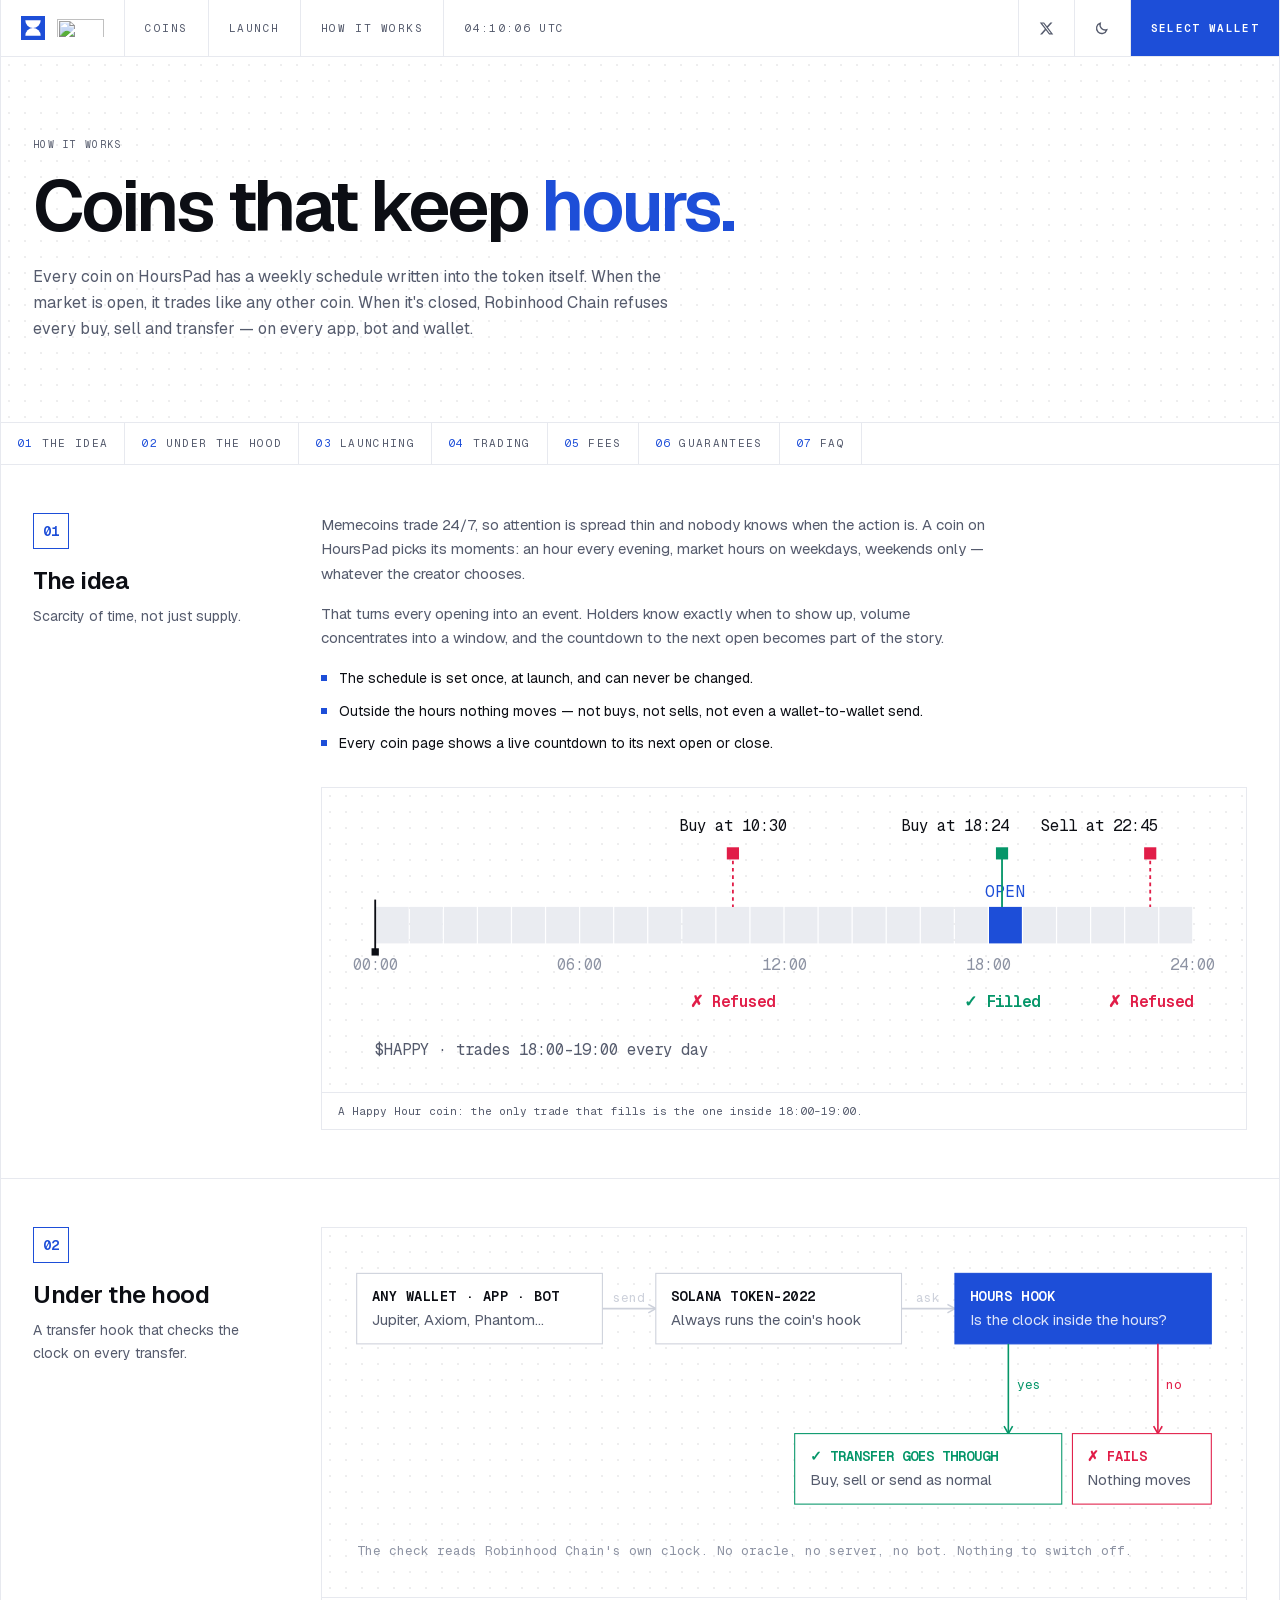
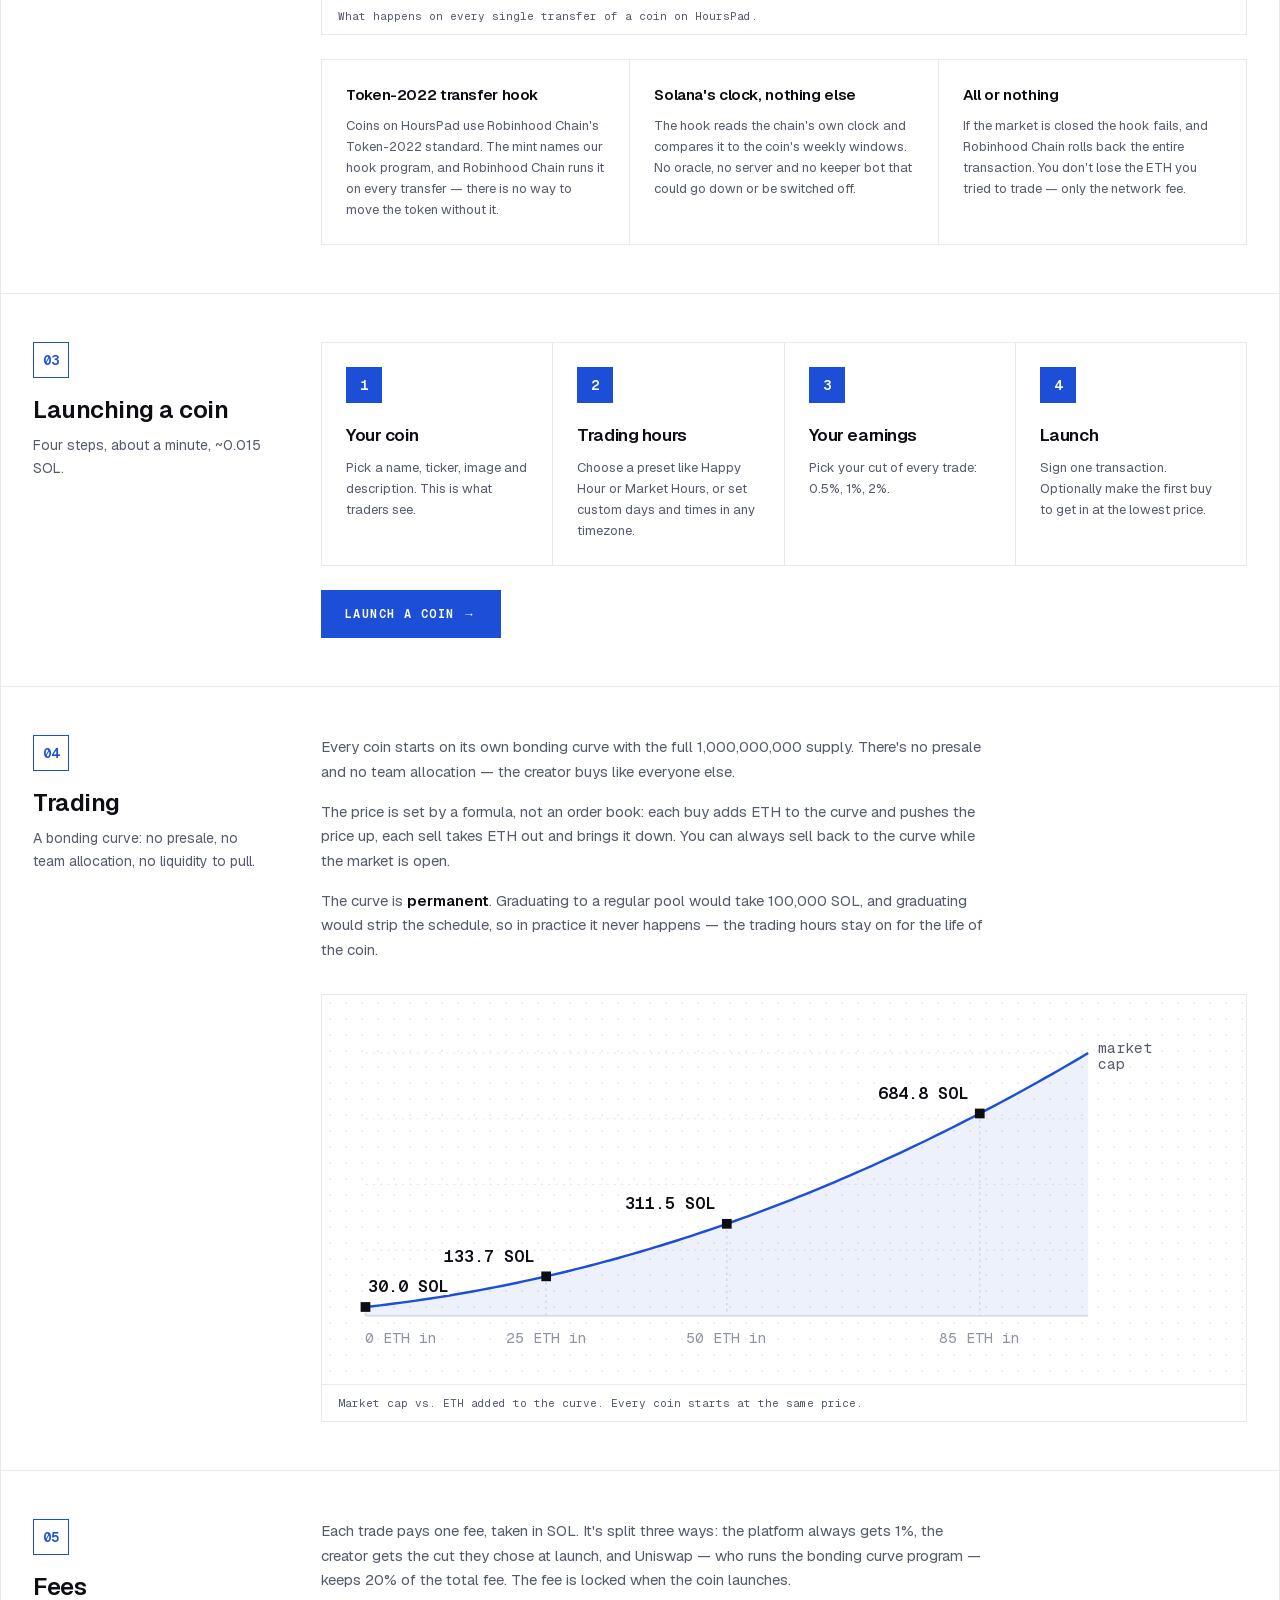
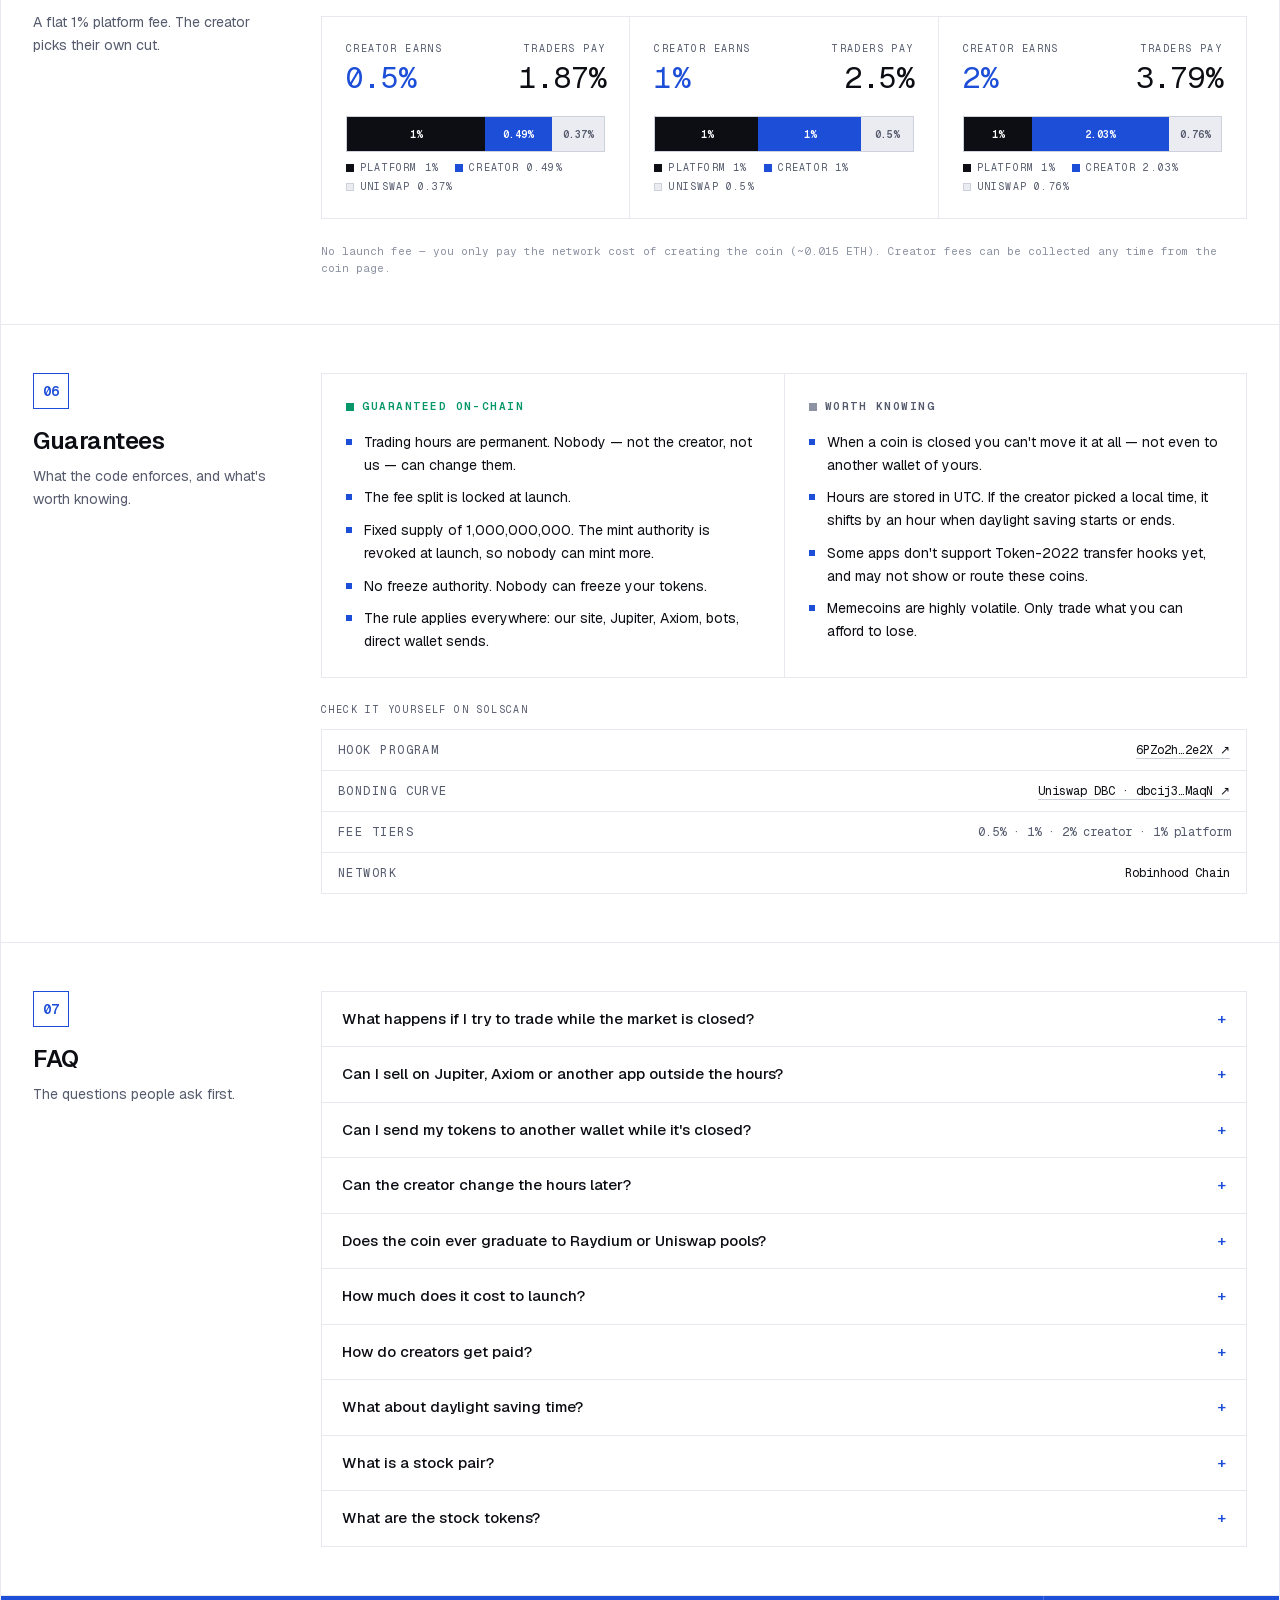
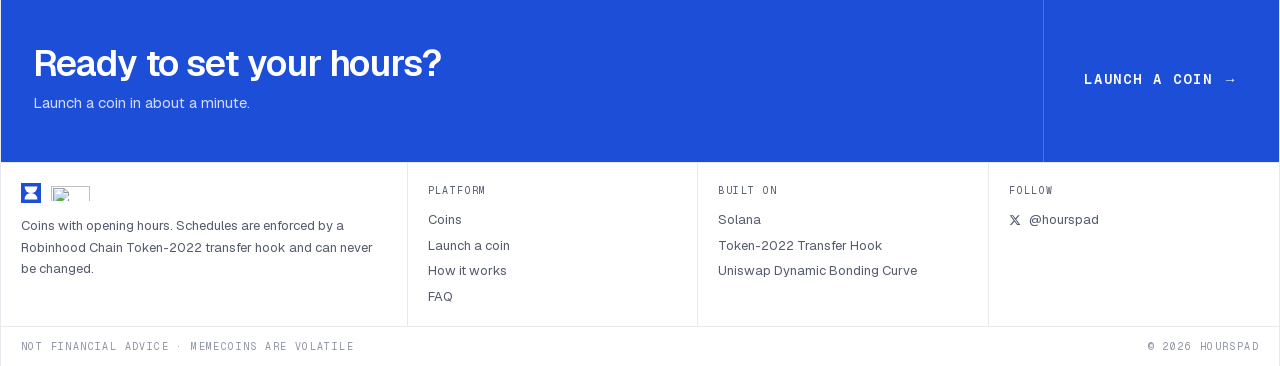
==== commit 7059e1c5: "Fix syntax errors by using safe replacement for Solana, add vercel.json proxy" ====
--- a/how-it-works.html
+++ b/how-it-works.html
@@ -1 +1 @@
-<!DOCTYPE html><!--ve3NshQrX_zV8k9nEqafw--><html lang="en"><head><meta charSet="utf-8"/><meta name="viewport" content="width=device-width, initial-scale=1"/><link rel="preload" href="/_next/static/media/22a5144ee8d83bca-s.p.woff2" as="font" crossorigin="" type="font/woff2"/><link rel="preload" href="/_next/static/media/7d4881bb7e1bf84d-s.p.woff2" as="font" crossorigin="" type="font/woff2"/><link rel="stylesheet" href="/_next/static/css/a4f95ed180f8edf9.css?dpl=dpl_47nA5doGqGciXNpGj1g8x6N6c8aD" data-precedence="next"/><link rel="preload" as="script" fetchPriority="low" href="/_next/static/chunks/webpack-81e53427d9484d0a.js?dpl=dpl_47nA5doGqGciXNpGj1g8x6N6c8aD"/><script src="/_next/static/chunks/4bd1b696-100b9d70ed4e49c1.js?dpl=dpl_47nA5doGqGciXNpGj1g8x6N6c8aD" async=""></script><script src="/_next/static/chunks/1255-91e629e4f9328fa2.js?dpl=dpl_47nA5doGqGciXNpGj1g8x6N6c8aD" async=""></script><script src="/_next/static/chunks/main-app-871c967bb0b8d559.js?dpl=dpl_47nA5doGqGciXNpGj1g8x6N6c8aD" async=""></script><script src="/_next/static/chunks/79702014-022180f4c754fb37.js?dpl=dpl_47nA5doGqGciXNpGj1g8x6N6c8aD" async=""></script><script src="/_next/static/chunks/3a91511d-f48f310f90c7ebdf.js?dpl=dpl_47nA5doGqGciXNpGj1g8x6N6c8aD" async=""></script><script src="/_next/static/chunks/97b52221-a89351a6dd01c692.js?dpl=dpl_47nA5doGqGciXNpGj1g8x6N6c8aD" async=""></script><script src="/_next/static/chunks/2f0b94e8-d03b416e3d54bfdd.js?dpl=dpl_47nA5doGqGciXNpGj1g8x6N6c8aD" async=""></script><script src="/_next/static/chunks/491-561a96154fab8a94.js?dpl=dpl_47nA5doGqGciXNpGj1g8x6N6c8aD" async=""></script><script src="/_next/static/chunks/2619-04bc32f026a0d946.js?dpl=dpl_47nA5doGqGciXNpGj1g8x6N6c8aD" async=""></script><script src="/_next/static/chunks/9744-78eefb5be30290d6.js?dpl=dpl_47nA5doGqGciXNpGj1g8x6N6c8aD" async=""></script><script src="/_next/static/chunks/8810-5d20be1ed4397f5c.js?dpl=dpl_47nA5doGqGciXNpGj1g8x6N6c8aD" async=""></script><script src="/_next/static/chunks/4440-d116e089666de055.js?dpl=dpl_47nA5doGqGciXNpGj1g8x6N6c8aD" async=""></script><script src="/_next/static/chunks/7200-0420e98e121df1a6.js?dpl=dpl_47nA5doGqGciXNpGj1g8x6N6c8aD" async=""></script><script src="/_next/static/chunks/621-394d70ee15d4516c.js?dpl=dpl_47nA5doGqGciXNpGj1g8x6N6c8aD" async=""></script><script src="/_next/static/chunks/1367-21df809e9aaac888.js?dpl=dpl_47nA5doGqGciXNpGj1g8x6N6c8aD" async=""></script><script src="/_next/static/chunks/7961-6bf2c06e44b7fbd0.js?dpl=dpl_47nA5doGqGciXNpGj1g8x6N6c8aD" async=""></script><script src="/_next/static/chunks/1398-7febaf8f9ceeeaa9.js?dpl=dpl_47nA5doGqGciXNpGj1g8x6N6c8aD" async=""></script><script src="/_next/static/chunks/app/layout-0c960f096b4a06f4.js?dpl=dpl_47nA5doGqGciXNpGj1g8x6N6c8aD" async=""></script><script src="/_next/static/chunks/app/how-it-works/page-2f04021f8421af59.js?dpl=dpl_47nA5doGqGciXNpGj1g8x6N6c8aD" async=""></script><meta name="next-size-adjust" content=""/><title>How it works · hours.fun</title><meta name="description" content="How hours.fun coins keep trading hours on-chain on Robinhood Chain, Robinhood Chain and BNB Chain: the hours, the pools, fees, alerts and guarantees."/><meta name="application-name" content="hours.fun"/><meta property="og:title" content="hours.fun · coins with opening hours"/><meta property="og:description" content="Launch Robinhood Chain coins that only trade during their hours. Enforced on-chain."/><meta property="og:url" content="https://hours.fun"/><meta property="og:site_name" content="hours.fun"/><meta property="og:image:type" content="image/png"/><meta property="og:image:width" content="1200"/><meta property="og:image:height" content="630"/><meta property="og:image" content="https://hours.fun/opengraph-image.png?de965d8a4aafa7f9"/><meta name="twitter:card" content="summary_large_image"/><meta name="twitter:title" content="hours.fun · coins with opening hours"/><meta name="twitter:description" content="Launch Robinhood Chain coins that only trade during their hours. Enforced on-chain."/><meta name="twitter:image:type" content="image/png"/><meta name="twitter:image:width" content="1200"/><meta name="twitter:image:height" content="630"/><meta name="twitter:image" content="https://hours.fun/twitter-image.png?de965d8a4aafa7f9"/><link rel="icon" href="/favicon.ico" type="image/x-icon" sizes="16x16"/><link rel="icon" href="/icon.svg?ea979f2394097c3a" type="image/svg+xml" sizes="any"/><link rel="apple-touch-icon" href="/apple-icon.png?b54c12f2b8a58fcc" type="image/png" sizes="180x180"/><script>(function(){try{var p=localStorage.getItem('oh-theme')||'system';var d=p==='dark'||(p==='system'&&matchMedia('(prefers-color-scheme: dark)').matches);document.documentElement.dataset.theme=d?'dark':'light'}catch(e){document.documentElement.dataset.theme='dark'}})()</script><script src="/_next/static/chunks/polyfills-42372ed130431b0a.js?dpl=dpl_47nA5doGqGciXNpGj1g8x6N6c8aD" noModule=""></script></head><body class="__variable_246ccd __variable_c29908 font-sans antialiased"><div hidden=""><!--$--><!--/$--></div><script src="/_next/static/chunks/webpack-81e53427d9484d0a.js?dpl=dpl_47nA5doGqGciXNpGj1g8x6N6c8aD" id="_R_" async=""></script><script>(self.__next_f=self.__next_f||[]).push([0])</script><script>self.__next_f.push([1,"1:\"$Sreact.fragment\"\n"])</script><script>self.__next_f.push([1,"2:I[58224,[\"6983\",\"static/chunks/79702014-022180f4c754fb37.js?dpl=dpl_47nA5doGqGciXNpGj1g8x6N6c8aD\",\"8956\",\"static/chunks/3a91511d-f48f310f90c7ebdf.js?dpl=dpl_47nA5doGqGciXNpGj1g8x6N6c8aD\",\"919\",\"static/chunks/97b52221-a89351a6dd01c692.js?dpl=dpl_47nA5doGqGciXNpGj1g8x6N6c8aD\",\"5033\",\"static/chunks/2f0b94e8-d03b416e3d54bfdd.js?dpl=dpl_47nA5doGqGciXNpGj1g8x6N6c8aD\",\"491\",\"static/chunks/491-561a96154fab8a94.js?dpl=dpl_47nA5doGqGciXNpGj1g8x6N6c8aD\",\"2619\",\"static/chunks/2619-04bc32f026a0d946.js?dpl=dpl_47nA5doGqGciXNpGj1g8x6N6c8aD\",\"9744\",\"static/chunks/9744-78eefb5be30290d6.js?dpl=dpl_47nA5doGqGciXNpGj1g8x6N6c8aD\",\"8810\",\"static/chunks/8810-5d20be1ed4397f5c.js?dpl=dpl_47nA5doGqGciXNpGj1g8x6N6c8aD\",\"4440\",\"static/chunks/4440-d116e089666de055.js?dpl=dpl_47nA5doGqGciXNpGj1g8x6N6c8aD\",\"7200\",\"static/chunks/7200-0420e98e121df1a6.js?dpl=dpl_47nA5doGqGciXNpGj1g8x6N6c8aD\",\"621\",\"static/chunks/621-394d70ee15d4516c.js?dpl=dpl_47nA5doGqGciXNpGj1g8x6N6c8aD\",\"1367\",\"static/chunks/1367-21df809e9aaac888.js?dpl=dpl_47nA5doGqGciXNpGj1g8x6N6c8aD\",\"7961\",\"static/chunks/7961-6bf2c06e44b7fbd0.js?dpl=dpl_47nA5doGqGciXNpGj1g8x6N6c8aD\",\"1398\",\"static/chunks/1398-7febaf8f9ceeeaa9.js?dpl=dpl_47nA5doGqGciXNpGj1g8x6N6c8aD\",\"7177\",\"static/chunks/app/layout-0c960f096b4a06f4.js?dpl=dpl_47nA5doGqGciXNpGj1g8x6N6c8aD\"],\"Providers\"]\n"])</script><script>self.__next_f.push([1,"3:I[81398,[\"6983\",\"static/chunks/79702014-022180f4c754fb37.js?dpl=dpl_47nA5doGqGciXNpGj1g8x6N6c8aD\",\"8956\",\"static/chunks/3a91511d-f48f310f90c7ebdf.js?dpl=dpl_47nA5doGqGciXNpGj1g8x6N6c8aD\",\"919\",\"static/chunks/97b52221-a89351a6dd01c692.js?dpl=dpl_47nA5doGqGciXNpGj1g8x6N6c8aD\",\"5033\",\"static/chunks/2f0b94e8-d03b416e3d54bfdd.js?dpl=dpl_47nA5doGqGciXNpGj1g8x6N6c8aD\",\"491\",\"static/chunks/491-561a96154fab8a94.js?dpl=dpl_47nA5doGqGciXNpGj1g8x6N6c8aD\",\"2619\",\"static/chunks/2619-04bc32f026a0d946.js?dpl=dpl_47nA5doGqGciXNpGj1g8x6N6c8aD\",\"9744\",\"static/chunks/9744-78eefb5be30290d6.js?dpl=dpl_47nA5doGqGciXNpGj1g8x6N6c8aD\",\"8810\",\"static/chunks/8810-5d20be1ed4397f5c.js?dpl=dpl_47nA5doGqGciXNpGj1g8x6N6c8aD\",\"4440\",\"static/chunks/4440-d116e089666de055.js?dpl=dpl_47nA5doGqGciXNpGj1g8x6N6c8aD\",\"7200\",\"static/chunks/7200-0420e98e121df1a6.js?dpl=dpl_47nA5doGqGciXNpGj1g8x6N6c8aD\",\"621\",\"static/chunks/621-394d70ee15d4516c.js?dpl=dpl_47nA5doGqGciXNpGj1g8x6N6c8aD\",\"1367\",\"static/chunks/1367-21df809e9aaac888.js?dpl=dpl_47nA5doGqGciXNpGj1g8x6N6c8aD\",\"7961\",\"static/chunks/7961-6bf2c06e44b7fbd0.js?dpl=dpl_47nA5doGqGciXNpGj1g8x6N6c8aD\",\"1398\",\"static/chunks/1398-7febaf8f9ceeeaa9.js?dpl=dpl_47nA5doGqGciXNpGj1g8x6N6c8aD\",\"7177\",\"static/chunks/app/layout-0c960f096b4a06f4.js?dpl=dpl_47nA5doGqGciXNpGj1g8x6N6c8aD\"],\"Header\"]\n"])</script><script>self.__next_f.push([1,"4:I[2775,[\"6983\",\"static/chunks/79702014-022180f4c754fb37.js?dpl=dpl_47nA5doGqGciXNpGj1g8x6N6c8aD\",\"8956\",\"static/chunks/3a91511d-f48f310f90c7ebdf.js?dpl=dpl_47nA5doGqGciXNpGj1g8x6N6c8aD\",\"919\",\"static/chunks/97b52221-a89351a6dd01c692.js?dpl=dpl_47nA5doGqGciXNpGj1g8x6N6c8aD\",\"5033\",\"static/chunks/2f0b94e8-d03b416e3d54bfdd.js?dpl=dpl_47nA5doGqGciXNpGj1g8x6N6c8aD\",\"491\",\"static/chunks/491-561a96154fab8a94.js?dpl=dpl_47nA5doGqGciXNpGj1g8x6N6c8aD\",\"2619\",\"static/chunks/2619-04bc32f026a0d946.js?dpl=dpl_47nA5doGqGciXNpGj1g8x6N6c8aD\",\"9744\",\"static/chunks/9744-78eefb5be30290d6.js?dpl=dpl_47nA5doGqGciXNpGj1g8x6N6c8aD\",\"8810\",\"static/chunks/8810-5d20be1ed4397f5c.js?dpl=dpl_47nA5doGqGciXNpGj1g8x6N6c8aD\",\"4440\",\"static/chunks/4440-d116e089666de055.js?dpl=dpl_47nA5doGqGciXNpGj1g8x6N6c8aD\",\"7200\",\"static/chunks/7200-0420e98e121df1a6.js?dpl=dpl_47nA5doGqGciXNpGj1g8x6N6c8aD\",\"621\",\"static/chunks/621-394d70ee15d4516c.js?dpl=dpl_47nA5doGqGciXNpGj1g8x6N6c8aD\",\"1367\",\"static/chunks/1367-21df809e9aaac888.js?dpl=dpl_47nA5doGqGciXNpGj1g8x6N6c8aD\",\"7961\",\"static/chunks/7961-6bf2c06e44b7fbd0.js?dpl=dpl_47nA5doGqGciXNpGj1g8x6N6c8aD\",\"1398\",\"static/chunks/1398-7febaf8f9ceeeaa9.js?dpl=dpl_47nA5doGqGciXNpGj1g8x6N6c8aD\",\"7177\",\"static/chunks/app/layout-0c960f096b4a06f4.js?dpl=dpl_47nA5doGqGciXNpGj1g8x6N6c8aD\"],\"MobileWalletHint\"]\n"])</script><script>self.__next_f.push([1,"5:I[9766,[],\"\"]\n6:I[98924,[],\"\"]\n"])</script><script>self.__next_f.push([1,"7:I[52619,[\"6983\",\"static/chunks/79702014-022180f4c754fb37.js?dpl=dpl_47nA5doGqGciXNpGj1g8x6N6c8aD\",\"8956\",\"static/chunks/3a91511d-f48f310f90c7ebdf.js?dpl=dpl_47nA5doGqGciXNpGj1g8x6N6c8aD\",\"919\",\"static/chunks/97b52221-a89351a6dd01c692.js?dpl=dpl_47nA5doGqGciXNpGj1g8x6N6c8aD\",\"5033\",\"static/chunks/2f0b94e8-d03b416e3d54bfdd.js?dpl=dpl_47nA5doGqGciXNpGj1g8x6N6c8aD\",\"491\",\"static/chunks/491-561a96154fab8a94.js?dpl=dpl_47nA5doGqGciXNpGj1g8x6N6c8aD\",\"2619\",\"static/chunks/2619-04bc32f026a0d946.js?dpl=dpl_47nA5doGqGciXNpGj1g8x6N6c8aD\",\"9744\",\"static/chunks/9744-78eefb5be30290d6.js?dpl=dpl_47nA5doGqGciXNpGj1g8x6N6c8aD\",\"7200\",\"static/chunks/7200-0420e98e121df1a6.js?dpl=dpl_47nA5doGqGciXNpGj1g8x6N6c8aD\",\"621\",\"static/chunks/621-394d70ee15d4516c.js?dpl=dpl_47nA5doGqGciXNpGj1g8x6N6c8aD\",\"9376\",\"static/chunks/app/how-it-works/page-2f04021f8421af59.js?dpl=dpl_47nA5doGqGciXNpGj1g8x6N6c8aD\"],\"\"]\n"])</script><script>self.__next_f.push([1,"8:I[71294,[\"6983\",\"static/chunks/79702014-022180f4c754fb37.js?dpl=dpl_47nA5doGqGciXNpGj1g8x6N6c8aD\",\"8956\",\"static/chunks/3a91511d-f48f310f90c7ebdf.js?dpl=dpl_47nA5doGqGciXNpGj1g8x6N6c8aD\",\"919\",\"static/chunks/97b52221-a89351a6dd01c692.js?dpl=dpl_47nA5doGqGciXNpGj1g8x6N6c8aD\",\"5033\",\"static/chunks/2f0b94e8-d03b416e3d54bfdd.js?dpl=dpl_47nA5doGqGciXNpGj1g8x6N6c8aD\",\"491\",\"static/chunks/491-561a96154fab8a94.js?dpl=dpl_47nA5doGqGciXNpGj1g8x6N6c8aD\",\"2619\",\"static/chunks/2619-04bc32f026a0d946.js?dpl=dpl_47nA5doGqGciXNpGj1g8x6N6c8aD\",\"9744\",\"static/chunks/9744-78eefb5be30290d6.js?dpl=dpl_47nA5doGqGciXNpGj1g8x6N6c8aD\",\"7200\",\"static/chunks/7200-0420e98e121df1a6.js?dpl=dpl_47nA5doGqGciXNpGj1g8x6N6c8aD\",\"621\",\"static/chunks/621-394d70ee15d4516c.js?dpl=dpl_47nA5doGqGciXNpGj1g8x6N6c8aD\",\"9376\",\"static/chunks/app/how-it-works/page-2f04021f8421af59.js?dpl=dpl_47nA5doGqGciXNpGj1g8x6N6c8aD\"],\"LogoMark\"]\n"])</script><script>self.__next_f.push([1,"9:I[71294,[\"6983\",\"static/chunks/79702014-022180f4c754fb37.js?dpl=dpl_47nA5doGqGciXNpGj1g8x6N6c8aD\",\"8956\",\"static/chunks/3a91511d-f48f310f90c7ebdf.js?dpl=dpl_47nA5doGqGciXNpGj1g8x6N6c8aD\",\"919\",\"static/chunks/97b52221-a89351a6dd01c692.js?dpl=dpl_47nA5doGqGciXNpGj1g8x6N6c8aD\",\"5033\",\"static/chunks/2f0b94e8-d03b416e3d54bfdd.js?dpl=dpl_47nA5doGqGciXNpGj1g8x6N6c8aD\",\"491\",\"static/chunks/491-561a96154fab8a94.js?dpl=dpl_47nA5doGqGciXNpGj1g8x6N6c8aD\",\"2619\",\"static/chunks/2619-04bc32f026a0d946.js?dpl=dpl_47nA5doGqGciXNpGj1g8x6N6c8aD\",\"9744\",\"static/chunks/9744-78eefb5be30290d6.js?dpl=dpl_47nA5doGqGciXNpGj1g8x6N6c8aD\",\"7200\",\"static/chunks/7200-0420e98e121df1a6.js?dpl=dpl_47nA5doGqGciXNpGj1g8x6N6c8aD\",\"621\",\"static/chunks/621-394d70ee15d4516c.js?dpl=dpl_47nA5doGqGciXNpGj1g8x6N6c8aD\",\"9376\",\"static/chunks/app/how-it-works/page-2f04021f8421af59.js?dpl=dpl_47nA5doGqGciXNpGj1g8x6N6c8aD\"],\"Wordmark\"]\n"])</script><script>self.__next_f.push([1,"a:I[71294,[\"6983\",\"static/chunks/79702014-022180f4c754fb37.js?dpl=dpl_47nA5doGqGciXNpGj1g8x6N6c8aD\",\"8956\",\"static/chunks/3a91511d-f48f310f90c7ebdf.js?dpl=dpl_47nA5doGqGciXNpGj1g8x6N6c8aD\",\"919\",\"static/chunks/97b52221-a89351a6dd01c692.js?dpl=dpl_47nA5doGqGciXNpGj1g8x6N6c8aD\",\"5033\",\"static/chunks/2f0b94e8-d03b416e3d54bfdd.js?dpl=dpl_47nA5doGqGciXNpGj1g8x6N6c8aD\",\"491\",\"static/chunks/491-561a96154fab8a94.js?dpl=dpl_47nA5doGqGciXNpGj1g8x6N6c8aD\",\"2619\",\"static/chunks/2619-04bc32f026a0d946.js?dpl=dpl_47nA5doGqGciXNpGj1g8x6N6c8aD\",\"9744\",\"static/chunks/9744-78eefb5be30290d6.js?dpl=dpl_47nA5doGqGciXNpGj1g8x6N6c8aD\",\"7200\",\"static/chunks/7200-0420e98e121df1a6.js?dpl=dpl_47nA5doGqGciXNpGj1g8x6N6c8aD\",\"621\",\"static/chunks/621-394d70ee15d4516c.js?dpl=dpl_47nA5doGqGciXNpGj1g8x6N6c8aD\",\"9376\",\"static/chunks/app/how-it-works/page-2f04021f8421af59.js?dpl=dpl_47nA5doGqGciXNpGj1g8x6N6c8aD\"],\"IconX\"]\n"])</script><script>self.__next_f.push([1,"10:I[57150,[],\"\"]\n:HL[\"/_next/static/media/22a5144ee8d83bca-s.p.woff2\",\"font\",{\"crossOrigin\":\"\",\"type\":\"font/woff2\"}]\n:HL[\"/_next/static/media/7d4881bb7e1bf84d-s.p.woff2\",\"font\",{\"crossOrigin\":\"\",\"type\":\"font/woff2\"}]\n:HL[\"/_next/static/css/a4f95ed180f8edf9.css?dpl=dpl_47nA5doGqGciXNpGj1g8x6N6c8aD\",\"style\"]\n"])</script><script>self.__next_f.push([1,"0:{\"P\":null,\"b\":\"ve3NshQrX_zV8k9nEqafw\",\"p\":\"\",\"c\":[\"\",\"how-it-works\"],\"i\":false,\"f\":[[[\"\",{\"children\":[\"how-it-works\",{\"children\":[\"__PAGE__\",{}]}]},\"$undefined\",\"$undefined\",true],[\"\",[\"$\",\"$1\",\"c\",{\"children\":[[[\"$\",\"link\",\"0\",{\"rel\":\"stylesheet\",\"href\":\"/_next/static/css/a4f95ed180f8edf9.css?dpl=dpl_47nA5doGqGciXNpGj1g8x6N6c8aD\",\"precedence\":\"next\",\"crossOrigin\":\"$undefined\",\"nonce\":\"$undefined\"}]],[\"$\",\"html\",null,{\"lang\":\"en\",\"suppressHydrationWarning\":true,\"children\":[[\"$\",\"head\",null,{\"children\":[\"$\",\"script\",null,{\"dangerouslySetInnerHTML\":{\"__html\":\"(function(){try{var p=localStorage.getItem('oh-theme')||'system';var d=p==='dark'||(p==='system'\u0026\u0026matchMedia('(prefers-color-scheme: dark)').matches);document.documentElement.dataset.theme=d?'dark':'light'}catch(e){document.documentElement.dataset.theme='dark'}})()\"}}]}],[\"$\",\"body\",null,{\"className\":\"__variable_246ccd __variable_c29908 font-sans antialiased\",\"children\":[\"$\",\"$L2\",null,{\"children\":[\"$\",\"div\",null,{\"className\":\"mx-auto flex min-h-screen max-w-[1360px] flex-col border-x border-line\",\"children\":[[\"$\",\"$L3\",null,{}],[\"$\",\"$L4\",null,{}],[\"$\",\"main\",null,{\"className\":\"flex-1\",\"children\":[\"$\",\"$L5\",null,{\"parallelRouterKey\":\"children\",\"error\":\"$undefined\",\"errorStyles\":\"$undefined\",\"errorScripts\":\"$undefined\",\"template\":[\"$\",\"$L6\",null,{}],\"templateStyles\":\"$undefined\",\"templateScripts\":\"$undefined\",\"notFound\":[[\"$\",\"section\",null,{\"className\":\"dotgrid grid min-h-[60vh] place-items-center px-5 py-20 text-center\",\"children\":[\"$\",\"div\",null,{\"children\":[[\"$\",\"div\",null,{\"className\":\"mx-auto inline-flex items-center gap-2 bg-closed/10 px-2.5 py-1 font-mono text-[11px] font-semibold tracking-[0.12em] text-closed\",\"children\":[[\"$\",\"span\",null,{\"className\":\"inline-block h-1.5 w-1.5 bg-closed\"}],\" CLOSED · 404\"]}],[\"$\",\"h1\",null,{\"className\":\"mt-6 text-5xl font-semibold tracking-[-0.04em] sm:text-6xl\",\"children\":\"This page is closed.\"}],[\"$\",\"p\",null,{\"className\":\"mx-auto mt-4 max-w-md text-[15px] text-mute\",\"children\":\"It doesn't exist, or it never opened. Try one that's open.\"}],[\"$\",\"div\",null,{\"className\":\"mt-8 flex flex-wrap justify-center gap-3\",\"children\":[[\"$\",\"$L7\",null,{\"href\":\"/\",\"className\":\"btn-accent h-12 px-6\",\"children\":\"Browse coins\"}],[\"$\",\"$L7\",null,{\"href\":\"/how-it-works\",\"className\":\"btn-line h-12 px-6\",\"children\":\"How it works\"}]]}]]}]}],[]],\"forbidden\":\"$undefined\",\"unauthorized\":\"$undefined\"}]}],[\"$\",\"footer\",null,{\"className\":\"border-t border-line\",\"children\":[[\"$\",\"div\",null,{\"className\":\"grid gap-px bg-line sm:grid-cols-[1.4fr_1fr_1fr_1fr] [\u0026\u003e*]:bg-bg\",\"children\":[[\"$\",\"div\",null,{\"className\":\"p-5\",\"children\":[[\"$\",\"div\",null,{\"className\":\"flex items-center gap-2.5\",\"children\":[[\"$\",\"$L8\",null,{\"size\":20}],[\"$\",\"$L9\",null,{\"height\":15}]]}],[\"$\",\"p\",null,{\"className\":\"mt-3 max-w-sm text-[13px] leading-relaxed text-mute\",\"children\":[\"Coins with opening hours. Schedules are \",\"written into the coin itself\",\" and can never be changed.\"]}]]}],[\"$\",\"div\",null,{\"className\":\"p-5\",\"children\":[[\"$\",\"div\",null,{\"className\":\"label mb-3\",\"children\":\"Platform\"}],[\"$\",\"ul\",null,{\"className\":\"space-y-1.5 text-[13px] text-mute\",\"children\":[[\"$\",\"li\",null,{\"children\":[\"$\",\"$L7\",null,{\"href\":\"/\",\"className\":\"hover:text-fg\",\"children\":\"Coins\"}]}],[\"$\",\"li\",null,{\"children\":[\"$\",\"$L7\",null,{\"href\":\"/launch\",\"className\":\"hover:text-fg\",\"children\":\"Launch a coin\"}]}],[\"$\",\"li\",null,{\"children\":[\"$\",\"$L7\",null,{\"href\":\"/how-it-works\",\"className\":\"hover:text-fg\",\"children\":\"How it works\"}]}],[\"$\",\"li\",null,{\"children\":[\"$\",\"$L7\",null,{\"href\":\"/flywheel\",\"className\":\"hover:text-fg\",\"children\":\"The flywheel\"}]}],[\"$\",\"li\",null,{\"children\":[\"$\",\"$L7\",null,{\"href\":\"/how-it-works#faq\",\"className\":\"hover:text-fg\",\"children\":\"FAQ\"}]}]]}]]}],[\"$\",\"div\",null,{\"className\":\"p-5\",\"children\":[[\"$\",\"div\",null,{\"className\":\"label mb-3\",\"children\":\"Built on\"}],[\"$\",\"ul\",null,{\"className\":\"space-y-1.5 text-[13px] text-mute\",\"children\":[[\"$\",\"li\",null,{\"children\":\"Robinhood Chain\"}],[\"$\",\"li\",null,{\"children\":\"Token-2022 Transfer Hook\"}],[\"$\",\"li\",null,{\"children\":\"Meteora Dynamic Bonding Curve\"}],[\"$\",\"li\",null,{\"children\":[\"Uniswap v4 on \",\"Robinhood Chain and BNB Chain\"]}]]}]]}],[\"$\",\"div\",null,{\"className\":\"p-5\",\"children\":[[\"$\",\"div\",null,{\"className\":\"label mb-3\",\"children\":\"Follow\"}],[\"$\",\"ul\",null,{\"className\":\"space-y-1.5 text-[13px] text-mute\",\"children\":[\"$\",\"li\",null,{\"children\":[\"$\",\"a\",null,{\"href\":\"https://x.com/hoursonsol\",\"target\":\"_blank\",\"rel\":\"noopener noreferrer\",\"className\":\"inline-flex items-center gap-2 hover:text-fg\",\"children\":[[\"$\",\"$La\",null,{\"size\":12}],\" @hoursonsol\"]}]}]}]]}]]}],[\"$\",\"div\",null,{\"className\":\"flex flex-wrap justify-between gap-2 border-t border-line px-5 py-3 font-mono text-[10px] uppercase tracking-[0.14em] text-dim\",\"children\":[\"$Lb\",\"$Lc\"]}]]}]]}]}]}]]}]]}],{\"children\":[\"how-it-works\",\"$Ld\",{\"children\":[\"__PAGE__\",\"$Le\",{},null,false]},null,false]},null,false],\"$Lf\",false]],\"m\":\"$undefined\",\"G\":[\"$10\",[]],\"s\":false,\"S\":true}\n"])</script><script>self.__next_f.push([1,"1e:I[24431,[],\"ViewportBoundary\"]\n20:I[24431,[],\"MetadataBoundary\"]\n21:\"$Sreact.suspense\"\nb:[\"$\",\"span\",null,{\"children\":\"Not financial advice · Memecoins are volatile\"}]\nc:[\"$\",\"span\",null,{\"children\":[\"© \",2026,\" hours.fun\"]}]\nd:[\"$\",\"$1\",\"c\",{\"children\":[null,[\"$\",\"$L5\",null,{\"parallelRouterKey\":\"children\",\"error\":\"$undefined\",\"errorStyles\":\"$undefined\",\"errorScripts\":\"$undefined\",\"template\":[\"$\",\"$L6\",null,{}],\"templateStyles\":\"$undefined\",\"templateScripts\":\"$undefined\",\"notFound\":\"$undefined\",\"forbidden\":\"$undefined\",\"unauthorized\":\"$undefined\"}]]}]\n"])</script><script>self.__next_f.push([1,"e:[\"$\",\"$1\",\"c\",{\"children\":[[\"$\",\"div\",null,{\"children\":[[\"$\",\"section\",null,{\"className\":\"dotgrid border-b border-line px-5 py-14 sm:px-8 sm:py-20\",\"children\":[[\"$\",\"p\",null,{\"className\":\"label mb-5\",\"children\":\"How it works\"}],[\"$\",\"h1\",null,{\"className\":\"max-w-3xl text-[44px] leading-[0.95] font-semibold tracking-[-0.045em] sm:text-7xl\",\"children\":[\"Coins that keep \",[\"$\",\"span\",null,{\"className\":\"text-accent\",\"children\":\"hours.\"}]]}],[\"$\",\"p\",null,{\"className\":\"mt-6 max-w-2xl text-[16px] leading-relaxed text-mute\",\"children\":\"Every coin on hours.fun has its trading hours written into the coin itself. When the market is open, it trades like any other coin. When it's closed, the chain refuses every buy, sell and transfer, on every app, bot and wallet.\"}],[\"$\",\"p\",null,{\"className\":\"mt-4 font-mono text-[11px] uppercase tracking-[0.14em] text-fg\",\"children\":[\"Live on \",\"Robinhood Chain, Robinhood Chain and BNB Chain\"]}]]}],[\"$\",\"nav\",null,{\"className\":\"sticky top-14 z-10 flex overflow-x-auto border-b border-line bg-bg\",\"children\":[[\"$\",\"a\",\"idea\",{\"href\":\"#idea\",\"className\":\"flex shrink-0 items-center gap-2 border-r border-line px-4 py-3 font-mono text-[11px] uppercase tracking-[0.12em] text-mute transition-colors hover:bg-panel hover:text-fg\",\"children\":[[\"$\",\"span\",null,{\"className\":\"text-accent\",\"children\":\"01\"}],\"The idea\"]}],[\"$\",\"a\",\"hours\",{\"href\":\"#hours\",\"className\":\"flex shrink-0 items-center gap-2 border-r border-line px-4 py-3 font-mono text-[11px] uppercase tracking-[0.12em] text-mute transition-colors hover:bg-panel hover:text-fg\",\"children\":[[\"$\",\"span\",null,{\"className\":\"text-accent\",\"children\":\"02\"}],\"Kinds of hours\"]}],[\"$\",\"a\",\"hood\",{\"href\":\"#hood\",\"className\":\"flex shrink-0 items-center gap-2 border-r border-line px-4 py-3 font-mono text-[11px] uppercase tracking-[0.12em] text-mute transition-colors hover:bg-panel hover:text-fg\",\"children\":[[\"$\",\"span\",null,{\"className\":\"text-accent\",\"children\":\"03\"}],\"Under the hood\"]}],[\"$\",\"a\",\"launch\",{\"href\":\"#launch\",\"className\":\"flex shrink-0 items-center gap-2 border-r border-line px-4 py-3 font-mono text-[11px] uppercase tracking-[0.12em] text-mute transition-colors hover:bg-panel hover:text-fg\",\"children\":[[\"$\",\"span\",null,{\"className\":\"text-accent\",\"children\":\"04\"}],\"Launching\"]}],[\"$\",\"a\",\"trading\",{\"href\":\"#trading\",\"className\":\"flex shrink-0 items-center gap-2 border-r border-line px-4 py-3 font-mono text-[11px] uppercase tracking-[0.12em] text-mute transition-colors hover:bg-panel hover:text-fg\",\"children\":[[\"$\",\"span\",null,{\"className\":\"text-accent\",\"children\":\"05\"}],\"Trading\"]}],[\"$\",\"a\",\"fees\",{\"href\":\"#fees\",\"className\":\"flex shrink-0 items-center gap-2 border-r border-line px-4 py-3 font-mono text-[11px] uppercase tracking-[0.12em] text-mute transition-colors hover:bg-panel hover:text-fg\",\"children\":[[\"$\",\"span\",null,{\"className\":\"text-accent\",\"children\":\"06\"}],\"Fees\"]}],[\"$\",\"a\",\"alerts\",{\"href\":\"#alerts\",\"className\":\"flex shrink-0 items-center gap-2 border-r border-line px-4 py-3 font-mono text-[11px] uppercase tracking-[0.12em] text-mute transition-colors hover:bg-panel hover:text-fg\",\"children\":[[\"$\",\"span\",null,{\"className\":\"text-accent\",\"children\":\"07\"}],\"Alerts\"]}],[\"$\",\"a\",\"trust\",{\"href\":\"#trust\",\"className\":\"flex shrink-0 items-center gap-2 border-r border-line px-4 py-3 font-mono text-[11px] uppercase tracking-[0.12em] text-mute transition-colors hover:bg-panel hover:text-fg\",\"children\":[[\"$\",\"span\",null,{\"className\":\"text-accent\",\"children\":\"08\"}],\"Guarantees\"]}],[\"$\",\"a\",\"chains\",{\"href\":\"#chains\",\"className\":\"flex shrink-0 items-center gap-2 border-r border-line px-4 py-3 font-mono text-[11px] uppercase tracking-[0.12em] text-mute transition-colors hover:bg-panel hover:text-fg\",\"children\":[[\"$\",\"span\",null,{\"className\":\"text-accent\",\"children\":\"09\"}],\"Chain by chain\"]}],[\"$\",\"a\",\"faq\",{\"href\":\"#faq\",\"className\":\"flex shrink-0 items-center gap-2 border-r border-line px-4 py-3 font-mono text-[11px] uppercase tracking-[0.12em] text-mute transition-colors hover:bg-panel hover:text-fg\",\"children\":[\"$L11\",\"FAQ\"]}]]}],\"$L12\",\"$L13\",\"$L14\",\"$L15\",\"$L16\",\"$L17\",\"$L18\",\"$L19\",\"$L1a\",\"$L1b\",\"$L1c\"]}],null,\"$L1d\"]}]\n"])</script><script>self.__next_f.push([1,"f:[\"$\",\"$1\",\"h\",{\"children\":[null,[[\"$\",\"$L1e\",null,{\"children\":\"$L1f\"}],[\"$\",\"meta\",null,{\"name\":\"next-size-adjust\",\"content\":\"\"}]],[\"$\",\"$L20\",null,{\"children\":[\"$\",\"div\",null,{\"hidden\":true,\"children\":[\"$\",\"$21\",null,{\"fallback\":null,\"children\":\"$L22\"}]}]}]]}]\n"])</script><script>self.__next_f.push([1,"23:I[44443,[\"6983\",\"static/chunks/79702014-022180f4c754fb37.js?dpl=dpl_47nA5doGqGciXNpGj1g8x6N6c8aD\",\"8956\",\"static/chunks/3a91511d-f48f310f90c7ebdf.js?dpl=dpl_47nA5doGqGciXNpGj1g8x6N6c8aD\",\"919\",\"static/chunks/97b52221-a89351a6dd01c692.js?dpl=dpl_47nA5doGqGciXNpGj1g8x6N6c8aD\",\"5033\",\"static/chunks/2f0b94e8-d03b416e3d54bfdd.js?dpl=dpl_47nA5doGqGciXNpGj1g8x6N6c8aD\",\"491\",\"static/chunks/491-561a96154fab8a94.js?dpl=dpl_47nA5doGqGciXNpGj1g8x6N6c8aD\",\"2619\",\"static/chunks/2619-04bc32f026a0d946.js?dpl=dpl_47nA5doGqGciXNpGj1g8x6N6c8aD\",\"9744\",\"static/chunks/9744-78eefb5be30290d6.js?dpl=dpl_47nA5doGqGciXNpGj1g8x6N6c8aD\",\"7200\",\"static/chunks/7200-0420e98e121df1a6.js?dpl=dpl_47nA5doGqGciXNpGj1g8x6N6c8aD\",\"621\",\"static/chunks/621-394d70ee15d4516c.js?dpl=dpl_47nA5doGqGciXNpGj1g8x6N6c8aD\",\"9376\",\"static/chunks/app/how-it-works/page-2f04021f8421af59.js?dpl=dpl_47nA5doGqGciXNpGj1g8x6N6c8aD\"],\"TradingDayDemo\"]\n"])</script><script>self.__next_f.push([1,"24:I[44443,[\"6983\",\"static/chunks/79702014-022180f4c754fb37.js?dpl=dpl_47nA5doGqGciXNpGj1g8x6N6c8aD\",\"8956\",\"static/chunks/3a91511d-f48f310f90c7ebdf.js?dpl=dpl_47nA5doGqGciXNpGj1g8x6N6c8aD\",\"919\",\"static/chunks/97b52221-a89351a6dd01c692.js?dpl=dpl_47nA5doGqGciXNpGj1g8x6N6c8aD\",\"5033\",\"static/chunks/2f0b94e8-d03b416e3d54bfdd.js?dpl=dpl_47nA5doGqGciXNpGj1g8x6N6c8aD\",\"491\",\"static/chunks/491-561a96154fab8a94.js?dpl=dpl_47nA5doGqGciXNpGj1g8x6N6c8aD\",\"2619\",\"static/chunks/2619-04bc32f026a0d946.js?dpl=dpl_47nA5doGqGciXNpGj1g8x6N6c8aD\",\"9744\",\"static/chunks/9744-78eefb5be30290d6.js?dpl=dpl_47nA5doGqGciXNpGj1g8x6N6c8aD\",\"7200\",\"static/chunks/7200-0420e98e121df1a6.js?dpl=dpl_47nA5doGqGciXNpGj1g8x6N6c8aD\",\"621\",\"static/chunks/621-394d70ee15d4516c.js?dpl=dpl_47nA5doGqGciXNpGj1g8x6N6c8aD\",\"9376\",\"static/chunks/app/how-it-works/page-2f04021f8421af59.js?dpl=dpl_47nA5doGqGciXNpGj1g8x6N6c8aD\"],\"HookFlow\"]\n"])</script><script>self.__next_f.push([1,"25:I[71294,[\"6983\",\"static/chunks/79702014-022180f4c754fb37.js?dpl=dpl_47nA5doGqGciXNpGj1g8x6N6c8aD\",\"8956\",\"static/chunks/3a91511d-f48f310f90c7ebdf.js?dpl=dpl_47nA5doGqGciXNpGj1g8x6N6c8aD\",\"919\",\"static/chunks/97b52221-a89351a6dd01c692.js?dpl=dpl_47nA5doGqGciXNpGj1g8x6N6c8aD\",\"5033\",\"static/chunks/2f0b94e8-d03b416e3d54bfdd.js?dpl=dpl_47nA5doGqGciXNpGj1g8x6N6c8aD\",\"491\",\"static/chunks/491-561a96154fab8a94.js?dpl=dpl_47nA5doGqGciXNpGj1g8x6N6c8aD\",\"2619\",\"static/chunks/2619-04bc32f026a0d946.js?dpl=dpl_47nA5doGqGciXNpGj1g8x6N6c8aD\",\"9744\",\"static/chunks/9744-78eefb5be30290d6.js?dpl=dpl_47nA5doGqGciXNpGj1g8x6N6c8aD\",\"7200\",\"static/chunks/7200-0420e98e121df1a6.js?dpl=dpl_47nA5doGqGciXNpGj1g8x6N6c8aD\",\"621\",\"static/chunks/621-394d70ee15d4516c.js?dpl=dpl_47nA5doGqGciXNpGj1g8x6N6c8aD\",\"9376\",\"static/chunks/app/how-it-works/page-2f04021f8421af59.js?dpl=dpl_47nA5doGqGciXNpGj1g8x6N6c8aD\"],\"ChainMark\"]\n"])</script><script>self.__next_f.push([1,"26:I[44443,[\"6983\",\"static/chunks/79702014-022180f4c754fb37.js?dpl=dpl_47nA5doGqGciXNpGj1g8x6N6c8aD\",\"8956\",\"static/chunks/3a91511d-f48f310f90c7ebdf.js?dpl=dpl_47nA5doGqGciXNpGj1g8x6N6c8aD\",\"919\",\"static/chunks/97b52221-a89351a6dd01c692.js?dpl=dpl_47nA5doGqGciXNpGj1g8x6N6c8aD\",\"5033\",\"static/chunks/2f0b94e8-d03b416e3d54bfdd.js?dpl=dpl_47nA5doGqGciXNpGj1g8x6N6c8aD\",\"491\",\"static/chunks/491-561a96154fab8a94.js?dpl=dpl_47nA5doGqGciXNpGj1g8x6N6c8aD\",\"2619\",\"static/chunks/2619-04bc32f026a0d946.js?dpl=dpl_47nA5doGqGciXNpGj1g8x6N6c8aD\",\"9744\",\"static/chunks/9744-78eefb5be30290d6.js?dpl=dpl_47nA5doGqGciXNpGj1g8x6N6c8aD\",\"7200\",\"static/chunks/7200-0420e98e121df1a6.js?dpl=dpl_47nA5doGqGciXNpGj1g8x6N6c8aD\",\"621\",\"static/chunks/621-394d70ee15d4516c.js?dpl=dpl_47nA5doGqGciXNpGj1g8x6N6c8aD\",\"9376\",\"static/chunks/app/how-it-works/page-2f04021f8421af59.js?dpl=dpl_47nA5doGqGciXNpGj1g8x6N6c8aD\"],\"CurveChart\"]\n"])</script><script>self.__next_f.push([1,"40:I[24431,[],\"OutletBoundary\"]\n42:I[15278,[],\"AsyncMetadataOutlet\"]\n11:[\"$\",\"span\",null,{\"className\":\"text-accent\",\"children\":\"10\"}]\n"])</script><script>self.__next_f.push([1,"12:[\"$\",\"section\",null,{\"id\":\"idea\",\"className\":\"scroll-mt-28 border-b border-line\",\"children\":[\"$\",\"div\",null,{\"className\":\"grid gap-6 px-5 py-12 sm:px-8 lg:grid-cols-[240px_minmax(0,1fr)] lg:gap-12\",\"children\":[[\"$\",\"header\",null,{\"children\":[[\"$\",\"span\",null,{\"className\":\"grid h-9 w-9 place-items-center border border-accent font-mono text-sm font-semibold text-accent\",\"children\":\"01\"}],[\"$\",\"h2\",null,{\"className\":\"mt-4 text-2xl font-semibold tracking-[-0.02em]\",\"children\":\"The idea\"}],[\"$\",\"p\",null,{\"className\":\"mt-2 text-[14px] leading-relaxed text-mute\",\"children\":\"Scarcity of time, not just supply.\"}]]}],[\"$\",\"div\",null,{\"className\":\"min-w-0 space-y-6\",\"children\":[\"$\",\"div\",null,{\"className\":\"space-y-8\",\"children\":[[\"$\",\"div\",null,{\"className\":\"space-y-4\",\"children\":[[\"$\",\"p\",null,{\"className\":\"max-w-2xl text-[15px] leading-relaxed text-mute\",\"children\":\"Memecoins trade 24/7, so attention is spread thin and nobody knows when the action is. A coin on hours.fun picks its moments: an hour every evening, market hours on weekdays, weekends only, or one night for one event. Whatever the creator chooses.\"}],[\"$\",\"p\",null,{\"className\":\"max-w-2xl text-[15px] leading-relaxed text-mute\",\"children\":\"That turns every opening into an event. Holders know exactly when to show up, volume concentrates into a window, and the countdown to the next open becomes part of the story.\"}],[\"$\",\"ul\",null,{\"className\":\"mt-4 space-y-2.5\",\"children\":[[\"$\",\"li\",\"The schedule is set once, at launch, and can never be changed.\",{\"className\":\"flex gap-3 text-[14px] leading-relaxed\",\"children\":[[\"$\",\"span\",null,{\"className\":\"mt-2 inline-block h-1.5 w-1.5 shrink-0 bg-accent\"}],[\"$\",\"span\",null,{\"children\":\"The schedule is set once, at launch, and can never be changed.\"}]]}],[\"$\",\"li\",\"Outside the hours nothing moves: not buys, not sells, not even a wallet-to-wallet send.\",{\"className\":\"flex gap-3 text-[14px] leading-relaxed\",\"children\":[[\"$\",\"span\",null,{\"className\":\"mt-2 inline-block h-1.5 w-1.5 shrink-0 bg-accent\"}],[\"$\",\"span\",null,{\"children\":\"Outside the hours nothing moves: not buys, not sells, not even a wallet-to-wallet send.\"}]]}],[\"$\",\"li\",\"Every coin page shows a live countdown to its next open or close.\",{\"className\":\"flex gap-3 text-[14px] leading-relaxed\",\"children\":[[\"$\",\"span\",null,{\"className\":\"mt-2 inline-block h-1.5 w-1.5 shrink-0 bg-accent\"}],[\"$\",\"span\",null,{\"children\":\"Every coin page shows a live countdown to its next open or close.\"}]]}],[\"$\",\"li\",\"It works the same way on Robinhood Chain, Robinhood Chain and BNB Chain. Pick a chain with the logos at the top of the site.\",{\"className\":\"flex gap-3 text-[14px] leading-relaxed\",\"children\":[[\"$\",\"span\",null,{\"className\":\"mt-2 inline-block h-1.5 w-1.5 shrink-0 bg-accent\"}],[\"$\",\"span\",null,{\"children\":\"It works the same way on Robinhood Chain, Robinhood Chain and BNB Chain. Pick a chain with the logos at the top of the site.\"}]]}]]}]]}],[\"$\",\"div\",null,{\"children\":[\"$\",\"figure\",null,{\"className\":\"border border-line\",\"children\":[[\"$\",\"div\",null,{\"className\":\"dotgrid overflow-x-auto p-4 sm:p-6\",\"children\":[\"$\",\"div\",null,{\"className\":\"min-w-[600px]\",\"children\":[\"$\",\"$L23\",null,{}]}]}],[\"$\",\"figcaption\",null,{\"className\":\"border-t border-line px-4 py-2.5 font-mono text-[11px] text-mute\",\"children\":\"A Happy Hour coin: the only trade that fills is the one inside 18:00–19:00.\"}]]}]}]]}]}]]}]}]\n"])</script><script>self.__next_f.push([1,"13:[\"$\",\"section\",null,{\"id\":\"hours\",\"className\":\"scroll-mt-28 border-b border-line\",\"children\":[\"$\",\"div\",null,{\"className\":\"grid gap-6 px-5 py-12 sm:px-8 lg:grid-cols-[240px_minmax(0,1fr)] lg:gap-12\",\"children\":[[\"$\",\"header\",null,{\"children\":[[\"$\",\"span\",null,{\"className\":\"grid h-9 w-9 place-items-center border border-accent font-mono text-sm font-semibold text-accent\",\"children\":\"02\"}],[\"$\",\"h2\",null,{\"className\":\"mt-4 text-2xl font-semibold tracking-[-0.02em]\",\"children\":\"Kinds of hours\"}],[\"$\",\"p\",null,{\"className\":\"mt-2 text-[14px] leading-relaxed text-mute\",\"children\":\"Every week, on exact dates, or starting on a day you pick.\"}]]}],[\"$\",\"div\",null,{\"className\":\"min-w-0 space-y-6\",\"children\":[[\"$\",\"div\",null,{\"className\":\"grid gap-px border border-line bg-line sm:grid-cols-3 [\u0026\u003e*]:bg-bg\",\"children\":[[\"$\",\"div\",null,{\"className\":\"p-6\",\"children\":[[\"$\",\"h3\",null,{\"className\":\"text-[15px] font-semibold tracking-tight\",\"children\":\"Weekly hours\"}],[\"$\",\"p\",null,{\"className\":\"mt-2 text-[13px] leading-relaxed text-mute\",\"children\":\"The same hours every week. Pick a preset like Happy Hour, Market Hours or Weekend Only, or choose your own days and times in any timezone.\"}]]}],[\"$\",\"div\",null,{\"className\":\"p-6\",\"children\":[[\"$\",\"h3\",null,{\"className\":\"text-[15px] font-semibold tracking-tight\",\"children\":\"Events only\"}],[\"$\",\"p\",null,{\"className\":\"mt-2 text-[13px] leading-relaxed text-mute\",\"children\":\"The coin trades on exact dates: one event, or a series of them. Between events it is closed, and after the last one it never trades again.\"}]]}],[\"$\",\"div\",null,{\"className\":\"p-6\",\"children\":[[\"$\",\"h3\",null,{\"className\":\"text-[15px] font-semibold tracking-tight\",\"children\":\"Start on a later day\"}],[\"$\",\"p\",null,{\"className\":\"mt-2 text-[13px] leading-relaxed text-mute\",\"children\":\"Launch now and open later. The coin and its page go live with a countdown, and trading stays closed until the first session on the day you pick.\"}]]}]]}],[\"$\",\"p\",null,{\"className\":\"max-w-2xl text-[15px] leading-relaxed text-mute\",\"children\":\"Whichever you choose, the launch form and the coin's page spell the schedule out in simple words, in your own timezone, so creators and traders read the same thing.\"}]]}]]}]}]\n"])</script><script>self.__next_f.push([1,"14:[\"$\",\"section\",null,{\"id\":\"hood\",\"className\":\"scroll-mt-28 border-b border-line\",\"children\":[\"$\",\"div\",null,{\"className\":\"grid gap-6 px-5 py-12 sm:px-8 lg:grid-cols-[240px_minmax(0,1fr)] lg:gap-12\",\"children\":[[\"$\",\"header\",null,{\"children\":[[\"$\",\"span\",null,{\"className\":\"grid h-9 w-9 place-items-center border border-accent font-mono text-sm font-semibold text-accent\",\"children\":\"03\"}],[\"$\",\"h2\",null,{\"className\":\"mt-4 text-2xl font-semibold tracking-[-0.02em]\",\"children\":\"Under the hood\"}],[\"$\",\"p\",null,{\"className\":\"mt-2 text-[14px] leading-relaxed text-mute\",\"children\":\"A check on the clock, every time the coin moves.\"}]]}],[\"$\",\"div\",null,{\"className\":\"min-w-0 space-y-6\",\"children\":[[\"$\",\"figure\",null,{\"className\":\"border border-line\",\"children\":[[\"$\",\"div\",null,{\"className\":\"dotgrid overflow-x-auto p-4 sm:p-6\",\"children\":[\"$\",\"div\",null,{\"className\":\"min-w-[600px]\",\"children\":[\"$\",\"$L24\",null,{}]}]}],[\"$\",\"figcaption\",null,{\"className\":\"border-t border-line px-4 py-2.5 font-mono text-[11px] text-mute\",\"children\":\"What happens every single time a coin on hours.fun is moved.\"}]]}],[\"$\",\"div\",null,{\"children\":[\"$undefined\",[\"$\",\"div\",null,{\"className\":\"grid gap-px border border-line bg-line [\u0026\u003e*]:bg-bg sm:grid-cols-2\",\"children\":[[\"$\",\"div\",null,{\"className\":\"p-6\",\"children\":[[\"$\",\"h3\",null,{\"className\":\"flex items-center gap-2 font-mono text-[11px] font-semibold uppercase tracking-[0.14em] text-fg\",\"children\":[[\"$\",\"$L25\",null,{\"id\":\"robinhood chain\",\"size\":14}],\"On \",\"Robinhood Chain\"]}],[\"$\",\"p\",null,{\"className\":\"mt-3 text-[13px] leading-relaxed text-mute\",\"children\":[\"Coins use Robinhood Chain's Token-2022 standard with a \",[\"$\",\"b\",null,{\"className\":\"font-semibold text-fg\",\"children\":\"transfer hook\"}],\". The coin names our hook program, and Robinhood Chain runs it on every transfer. There is no way to move the coin without it.\"]}]]}],[\"$\",\"div\",null,{\"className\":\"p-6\",\"children\":[[\"$\",\"h3\",null,{\"className\":\"flex items-center gap-2 font-mono text-[11px] font-semibold uppercase tracking-[0.14em] text-fg\",\"children\":[[\"$\",\"span\",null,{\"className\":\"flex items-center gap-1.5\",\"children\":[[\"$\",\"$L25\",\"robinhood\",{\"id\":\"robinhood\",\"size\":14}],[\"$\",\"$L25\",\"bsc\",{\"id\":\"bsc\",\"size\":14}]]}],\"On \",\"Robinhood Chain and BNB Chain\"]}],[\"$\",\"p\",null,{\"className\":\"mt-3 text-[13px] leading-relaxed text-mute\",\"children\":[\"The hours are written into \",[\"$\",\"b\",null,{\"className\":\"font-semibold text-fg\",\"children\":\"the coin's own contract\"}],\", and the coin checks the clock every time it is bought, sold or sent. Its Uniswap pool checks too, so no kind of trade gets around it.\"]}]]}]]}]]}],[\"$\",\"div\",null,{\"className\":\"grid gap-px border border-line bg-line sm:grid-cols-2 [\u0026\u003e*]:bg-bg\",\"children\":[[\"$\",\"div\",null,{\"className\":\"p-6\",\"children\":[[\"$\",\"h3\",null,{\"className\":\"text-[15px] font-semibold tracking-tight\",\"children\":\"The chain's clock, nothing else\"}],[\"$\",\"p\",null,{\"className\":\"mt-2 text-[13px] leading-relaxed text-mute\",\"children\":\"The check reads the chain's own clock and compares it to the coin's hours. No oracle, no server and no keeper bot that could go down or be switched off.\"}]]}],[\"$\",\"div\",null,{\"className\":\"p-6\",\"children\":[[\"$\",\"h3\",null,{\"className\":\"text-[15px] font-semibold tracking-tight\",\"children\":\"All or nothing\"}],[\"$\",\"p\",null,{\"className\":\"mt-2 text-[13px] leading-relaxed text-mute\",\"children\":\"If the market is closed the check fails, and the chain rolls back the entire transaction. You don't lose what you tried to trade, only the network fee.\"}]]}]]}]]}]]}]}]\n"])</script><script>self.__next_f.push([1,"15:[\"$\",\"section\",null,{\"id\":\"launch\",\"className\":\"scroll-mt-28 border-b border-line\",\"children\":[\"$\",\"div\",null,{\"className\":\"grid gap-6 px-5 py-12 sm:px-8 lg:grid-cols-[240px_minmax(0,1fr)] lg:gap-12\",\"children\":[[\"$\",\"header\",null,{\"children\":[[\"$\",\"span\",null,{\"className\":\"grid h-9 w-9 place-items-center border border-accent font-mono text-sm font-semibold text-accent\",\"children\":\"04\"}],[\"$\",\"h2\",null,{\"className\":\"mt-4 text-2xl font-semibold tracking-[-0.02em]\",\"children\":\"Launching a coin\"}],[\"$\",\"p\",null,{\"className\":\"mt-2 text-[14px] leading-relaxed text-mute\",\"children\":\"Four steps, about a minute.\"}]]}],[\"$\",\"div\",null,{\"className\":\"min-w-0 space-y-6\",\"children\":[[\"$\",\"ol\",null,{\"className\":\"grid gap-px border border-line bg-line sm:grid-cols-2 lg:grid-cols-4 [\u0026\u003e*]:bg-bg\",\"children\":[[\"$\",\"li\",\"Your coin\",{\"className\":\"p-6\",\"children\":[[\"$\",\"span\",null,{\"className\":\"grid h-9 w-9 place-items-center bg-accent font-mono text-sm font-semibold text-on-accent\",\"children\":1}],[\"$\",\"h3\",null,{\"className\":\"mt-5 text-[17px] font-semibold tracking-tight\",\"children\":\"Your coin\"}],[\"$\",\"p\",null,{\"className\":\"mt-2 text-[13px] leading-relaxed text-mute\",\"children\":\"Pick a chain, then a name, ticker, image and description. This is what traders see.\"}]]}],[\"$\",\"li\",\"Trading hours\",{\"className\":\"p-6\",\"children\":[[\"$\",\"span\",null,{\"className\":\"grid h-9 w-9 place-items-center bg-accent font-mono text-sm font-semibold text-on-accent\",\"children\":2}],[\"$\",\"h3\",null,{\"className\":\"mt-5 text-[17px] font-semibold tracking-tight\",\"children\":\"Trading hours\"}],[\"$\",\"p\",null,{\"className\":\"mt-2 text-[13px] leading-relaxed text-mute\",\"children\":\"Weekly hours from a preset or your own, exact dates for an event, or a later start day.\"}]]}],[\"$\",\"li\",\"Your earnings\",{\"className\":\"p-6\",\"children\":[[\"$\",\"span\",null,{\"className\":\"grid h-9 w-9 place-items-center bg-accent font-mono text-sm font-semibold text-on-accent\",\"children\":3}],[\"$\",\"h3\",null,{\"className\":\"mt-5 text-[17px] font-semibold tracking-tight\",\"children\":\"Your earnings\"}],[\"$\",\"p\",null,{\"className\":\"mt-2 text-[13px] leading-relaxed text-mute\",\"children\":\"Pick your cut of every trade: 0.5%, 1%, 2%.\"}]]}],[\"$\",\"li\",\"Launch\",{\"className\":\"p-6\",\"children\":[[\"$\",\"span\",null,{\"className\":\"grid h-9 w-9 place-items-center bg-accent font-mono text-sm font-semibold text-on-accent\",\"children\":4}],[\"$\",\"h3\",null,{\"className\":\"mt-5 text-[17px] font-semibold tracking-tight\",\"children\":\"Launch\"}],[\"$\",\"p\",null,{\"className\":\"mt-2 text-[13px] leading-relaxed text-mute\",\"children\":\"Sign one transaction. Optionally make the first buy to get in at the lowest price.\"}]]}]]}],[\"$\",\"div\",null,{\"children\":[[\"$\",\"div\",null,{\"className\":\"label mb-3\",\"children\":\"What it costs\"}],[\"$\",\"div\",null,{\"className\":\"grid gap-px border border-line bg-line [\u0026\u003e*]:bg-bg sm:grid-cols-2\",\"children\":[[\"$\",\"div\",null,{\"className\":\"p-6\",\"children\":[[\"$\",\"h3\",null,{\"className\":\"flex items-center gap-2 font-mono text-[11px] font-semibold uppercase tracking-[0.14em] text-fg\",\"children\":[[\"$\",\"$L25\",null,{\"id\":\"robinhood chain\",\"size\":14}],\"On \",\"Robinhood Chain\"]}],[\"$\",\"p\",null,{\"className\":\"mt-3 text-[13px] leading-relaxed text-mute\",\"children\":[\"No launch fee. You pay the network cost of creating the coin, about \",0.015,\" ETH.\"]}]]}],[\"$\",\"div\",null,{\"className\":\"p-6\",\"children\":[[\"$\",\"h3\",null,{\"className\":\"flex items-center gap-2 font-mono text-[11px] font-semibold uppercase tracking-[0.14em] text-fg\",\"children\":[[\"$\",\"span\",null,{\"className\":\"flex items-center gap-1.5\",\"children\":[[\"$\",\"$L25\",\"robinhood\",{\"id\":\"robinhood\",\"size\":14}],[\"$\",\"$L25\",\"bsc\",{\"id\":\"bsc\",\"size\":14}]]}],\"On \",\"Robinhood Chain and BNB Chain\"]}],[\"$\",\"p\",null,{\"className\":\"mt-3 text-[13px] leading-relaxed text-mute\",\"children\":[\"No launch fee. Each launch makes a small seed buy of \",\"0.0006 ETH or 0.002 BNB\",\", which stays in your own coin's pool for good, plus gas.\"]}]]}]]}]]}],[\"$\",\"div\",null,{\"children\":[\"$\",\"$L7\",null,{\"href\":\"/launch\",\"className\":\"btn-accent h-12 px-6\",\"children\":\"Launch a coin →\"}]}]]}]]}]}]\n"])</script><script>self.__next_f.push([1,"16:[\"$\",\"section\",null,{\"id\":\"trading\",\"className\":\"scroll-mt-28 border-b border-line\",\"children\":[\"$\",\"div\",null,{\"className\":\"grid gap-6 px-5 py-12 sm:px-8 lg:grid-cols-[240px_minmax(0,1fr)] lg:gap-12\",\"children\":[[\"$\",\"header\",null,{\"children\":[[\"$\",\"span\",null,{\"className\":\"grid h-9 w-9 place-items-center border border-accent font-mono text-sm font-semibold text-accent\",\"children\":\"05\"}],[\"$\",\"h2\",null,{\"className\":\"mt-4 text-2xl font-semibold tracking-[-0.02em]\",\"children\":\"Trading\"}],[\"$\",\"p\",null,{\"className\":\"mt-2 text-[14px] leading-relaxed text-mute\",\"children\":\"No presale, no team allocation, no liquidity to pull.\"}]]}],[\"$\",\"div\",null,{\"className\":\"min-w-0 space-y-6\",\"children\":[[\"$\",\"div\",null,{\"className\":\"space-y-4\",\"children\":[[\"$\",\"p\",null,{\"className\":\"max-w-2xl text-[15px] leading-relaxed text-mute\",\"children\":\"Every coin starts with the full 1,000,000,000 supply in its own pool. There's no presale and no team allocation: the creator buys like everyone else.\"}],[\"$\",\"p\",null,{\"className\":\"max-w-2xl text-[15px] leading-relaxed text-mute\",\"children\":[\"The price is set by the pool, not an order book: each buy adds \",\"ETH, ETH or BNB\",\" and pushes the price up, each sell takes it out and brings the price down. You can always sell back to the pool while the market is open.\"]}]]}],[\"$\",\"div\",null,{\"children\":[\"$undefined\",[\"$\",\"div\",null,{\"className\":\"grid gap-px border border-line bg-line [\u0026\u003e*]:bg-bg sm:grid-cols-2\",\"children\":[[\"$\",\"div\",null,{\"className\":\"p-6\",\"children\":[[\"$\",\"h3\",null,{\"className\":\"flex items-center gap-2 font-mono text-[11px] font-semibold uppercase tracking-[0.14em] text-fg\",\"children\":[[\"$\",\"$L25\",null,{\"id\":\"robinhood chain\",\"size\":14}],\"On \",\"Robinhood Chain\"]}],[\"$\",\"p\",null,{\"className\":\"mt-3 text-[13px] leading-relaxed text-mute\",\"children\":[\"Each coin trades on a \",[\"$\",\"b\",null,{\"className\":\"font-semibold text-fg\",\"children\":\"Meteora bonding curve\"}],\", and the curve is permanent. Graduating to a regular pool would take\",\" \",\"100,000\",\" ETH and would strip the schedule, so in practice it never happens.\",[\" \",\"A coin can also be a stock pair: priced in a tokenized stock such as\",\" \",\"S\u0026P 500, Nasdaq 100, Gold\",\" \",\"instead of ETH.\"]]}]]}],[\"$\",\"div\",null,{\"className\":\"p-6\",\"children\":[[\"$\",\"h3\",null,{\"className\":\"flex items-center gap-2 font-mono text-[11px] font-semibold uppercase tracking-[0.14em] text-fg\",\"children\":[[\"$\",\"span\",null,{\"className\":\"flex items-center gap-1.5\",\"children\":[[\"$\",\"$L25\",\"robinhood\",{\"id\":\"robinhood\",\"size\":14}],[\"$\",\"$L25\",\"bsc\",{\"id\":\"bsc\",\"size\":14}]]}],\"On \",\"Robinhood Chain and BNB Chain\"]}],[\"$\",\"p\",null,{\"className\":\"mt-3 text-[13px] leading-relaxed text-mute\",\"children\":[\"Each coin trades in a \",[\"$\",\"b\",null,{\"className\":\"font-semibold text-fg\",\"children\":\"Uniswap v4 pool\"}],\" from its first second. The liquidity is locked for good: nobody holds the pool position, including the creator and us. There is no bonding curve to finish and nothing to graduate to.\"]}]]}]]}]]}],[\"$\",\"figure\",null,{\"className\":\"border border-line\",\"children\":[[\"$\",\"div\",null,{\"className\":\"dotgrid overflow-x-auto p-4 sm:p-6\",\"children\":[\"$\",\"div\",null,{\"className\":\"min-w-[600px]\",\"children\":[\"$\",\"$L26\",null,{}]}]}],[\"$\",\"figcaption\",null,{\"className\":\"border-t border-line px-4 py-2.5 font-mono text-[11px] text-mute\",\"children\":\"On Robinhood Chain: market cap vs. ETH added to the curve. Every coin starts at the same price.\"}]]}],[\"$\",\"ul\",null,{\"className\":\"mt-4 space-y-2.5\",\"children\":[[\"$\",\"li\",\"On Robinhood Chain and BNB Chain, trading apps such as GMGN and Axiom can trade a coin from its first block, because it is a regular Uniswap pool.\",{\"className\":\"flex gap-3 text-[14px] leading-relaxed\",\"children\":[[\"$\",\"span\",null,{\"className\":\"mt-2 inline-block h-1.5 w-1.5 shrink-0 bg-accent\"}],[\"$\",\"span\",null,{\"children\":\"On Robinhood Chain and BNB Chain, trading apps such as GMGN and Axiom can trade a coin from its first block, because it is a regular Uniswap pool.\"}]]}],\"$L27\"]}]]}]]}]}]\n"])</script><script>self.__next_f.push([1,"17:[\"$\",\"section\",null,{\"id\":\"fees\",\"className\":\"scroll-mt-28 border-b border-line\",\"children\":[\"$\",\"div\",null,{\"className\":\"grid gap-6 px-5 py-12 sm:px-8 lg:grid-cols-[240px_minmax(0,1fr)] lg:gap-12\",\"children\":[[\"$\",\"header\",null,{\"children\":[[\"$\",\"span\",null,{\"className\":\"grid h-9 w-9 place-items-center border border-accent font-mono text-sm font-semibold text-accent\",\"children\":\"06\"}],[\"$\",\"h2\",null,{\"className\":\"mt-4 text-2xl font-semibold tracking-[-0.02em]\",\"children\":\"Fees\"}],[\"$\",\"p\",null,{\"className\":\"mt-2 text-[14px] leading-relaxed text-mute\",\"children\":\"A flat 1% platform fee. The creator picks their own cut.\"}]]}],[\"$\",\"div\",null,{\"className\":\"min-w-0 space-y-6\",\"children\":[[\"$\",\"p\",null,{\"className\":\"max-w-2xl text-[15px] leading-relaxed text-mute\",\"children\":[\"Each trade pays one fee, taken in \",\"ETH, ETH or BNB\",\" and never in the coin. The platform always gets \",1,\"%, and the creator gets the cut they chose at launch. The fee is locked when the coin launches.\"]}],[\"$\",\"div\",null,{\"className\":\"grid gap-px border border-line bg-line lg:grid-cols-3 [\u0026\u003e*]:bg-bg\",\"children\":[[\"$\",\"div\",\"c50\",{\"className\":\"p-6\",\"children\":[[\"$\",\"div\",null,{\"className\":\"label\",\"children\":\"Creator earns\"}],[\"$\",\"div\",null,{\"className\":\"num mt-1 text-3xl tracking-tight text-accent\",\"children\":[0.5,\"%\"]}],[\"$\",\"dl\",null,{\"className\":\"mt-5 space-y-2 border-t border-line pt-4 font-mono text-[11px] uppercase tracking-[0.1em] text-mute\",\"children\":[[\"$\",\"div\",null,{\"className\":\"flex items-baseline justify-between gap-3\",\"children\":[[\"$\",\"dt\",null,{\"children\":[\"Traders pay\",\" on Robinhood Chain\"]}],[\"$\",\"dd\",null,{\"className\":\"num text-[15px] text-fg\",\"children\":[1.87,\"%\"]}]]}],[\"$\",\"div\",null,{\"className\":\"flex items-baseline justify-between gap-3\",\"children\":[[\"$\",\"dt\",null,{\"children\":[\"On \",\"Robinhood Chain and BNB Chain\"]}],[\"$\",\"dd\",null,{\"className\":\"num text-[15px] text-fg\",\"children\":[1.5,\"%\"]}]]}]]}]]}],[\"$\",\"div\",\"c100\",{\"className\":\"p-6\",\"children\":[[\"$\",\"div\",null,{\"className\":\"label\",\"children\":\"Creator earns\"}],[\"$\",\"div\",null,{\"className\":\"num mt-1 text-3xl tracking-tight text-accent\",\"children\":[1,\"%\"]}],[\"$\",\"dl\",null,{\"className\":\"mt-5 space-y-2 border-t border-line pt-4 font-mono text-[11px] uppercase tracking-[0.1em] text-mute\",\"children\":[[\"$\",\"div\",null,{\"className\":\"flex items-baseline justify-between gap-3\",\"children\":[[\"$\",\"dt\",null,{\"children\":[\"Traders pay\",\" on Robinhood Chain\"]}],[\"$\",\"dd\",null,{\"className\":\"num text-[15px] text-fg\",\"children\":[2.5,\"%\"]}]]}],[\"$\",\"div\",null,{\"className\":\"flex items-baseline justify-between gap-3\",\"children\":[[\"$\",\"dt\",null,{\"children\":[\"On \",\"Robinhood Chain and BNB Chain\"]}],[\"$\",\"dd\",null,{\"className\":\"num text-[15px] text-fg\",\"children\":[2,\"%\"]}]]}]]}]]}],[\"$\",\"div\",\"c200\",{\"className\":\"p-6\",\"children\":[[\"$\",\"div\",null,{\"className\":\"label\",\"children\":\"Creator earns\"}],[\"$\",\"div\",null,{\"className\":\"num mt-1 text-3xl tracking-tight text-accent\",\"children\":[2,\"%\"]}],[\"$\",\"dl\",null,{\"className\":\"mt-5 space-y-2 border-t border-line pt-4 font-mono text-[11px] uppercase tracking-[0.1em] text-mute\",\"children\":[[\"$\",\"div\",null,{\"className\":\"flex items-baseline justify-between gap-3\",\"children\":[[\"$\",\"dt\",null,{\"children\":[\"Traders pay\",\" on Robinhood Chain\"]}],[\"$\",\"dd\",null,{\"className\":\"num text-[15px] text-fg\",\"children\":[3.79,\"%\"]}]]}],[\"$\",\"div\",null,{\"className\":\"flex items-baseline justify-between gap-3\",\"children\":[[\"$\",\"dt\",null,{\"children\":[\"On \",\"Robinhood Chain and BNB Chain\"]}],[\"$\",\"dd\",null,{\"className\":\"num text-[15px] text-fg\",\"children\":[3,\"%\"]}]]}]]}]]}]]}],[\"$\",\"div\",null,{\"children\":[[\"$\",\"div\",null,{\"className\":\"label mb-3\",\"children\":\"Why the totals differ\"}],[\"$\",\"div\",null,{\"className\":\"grid gap-px border border-line bg-line [\u0026\u003e*]:bg-bg sm:grid-cols-2\",\"children\":[[\"$\",\"div\",null,{\"className\":\"p-6\",\"children\":[[\"$\",\"h3\",null,{\"className\":\"flex items-center gap-2 font-mono text-[11px] font-semibold uppercase tracking-[0.14em] text-fg\",\"children\":[[\"$\",\"$L25\",null,{\"id\":\"robinhood chain\",\"size\":14}],\"On \",\"Robinhood Chain\"]}],[\"$\",\"p\",null,{\"className\":\"mt-3 text-[13px] leading-relaxed text-mute\",\"children\":\"Meteora, who runs the bonding curve program, keeps 20% of the total fee. So the trader's total is a little more than the platform's part plus the creator's.\"}]]}],\"$L28\"]}]]}],\"$L29\",\"$L2a\"]}]]}]}]\n"])</script><script>self.__next_f.push([1,"18:[\"$\",\"section\",null,{\"id\":\"alerts\",\"className\":\"scroll-mt-28 border-b border-line\",\"children\":[\"$\",\"div\",null,{\"className\":\"grid gap-6 px-5 py-12 sm:px-8 lg:grid-cols-[240px_minmax(0,1fr)] lg:gap-12\",\"children\":[[\"$\",\"header\",null,{\"children\":[[\"$\",\"span\",null,{\"className\":\"grid h-9 w-9 place-items-center border border-accent font-mono text-sm font-semibold text-accent\",\"children\":\"07\"}],[\"$\",\"h2\",null,{\"className\":\"mt-4 text-2xl font-semibold tracking-[-0.02em]\",\"children\":\"Alerts\"}],[\"$\",\"p\",null,{\"className\":\"mt-2 text-[14px] leading-relaxed text-mute\",\"children\":\"A Telegram message before your coin opens.\"}]]}],[\"$\",\"div\",null,{\"className\":\"min-w-0 space-y-6\",\"children\":[[\"$\",\"p\",null,{\"className\":\"max-w-2xl text-[15px] leading-relaxed text-mute\",\"children\":[\"Every coin page has an \",[\"$\",\"b\",null,{\"className\":\"font-semibold text-fg\",\"children\":\"Alerts\"}],\" button next to Share. Tap it, press Start in Telegram, and @\",\"hoursfunbot\",\" messages you about that coin from then on:\"]}],[\"$\",\"div\",null,{\"className\":\"grid gap-px border border-line bg-line sm:grid-cols-3 [\u0026\u003e*]:bg-bg\",\"children\":[[\"$\",\"div\",null,{\"className\":\"p-6\",\"children\":[[\"$\",\"h3\",null,{\"className\":\"text-[15px] font-semibold tracking-tight\",\"children\":\"10 minutes before it opens\"}],[\"$\",\"p\",null,{\"className\":\"mt-2 text-[13px] leading-relaxed text-mute\",\"children\":\"A heads-up, with how long the session will last.\"}]]}],[\"$\",\"div\",null,{\"className\":\"p-6\",\"children\":[[\"$\",\"h3\",null,{\"className\":\"text-[15px] font-semibold tracking-tight\",\"children\":\"When it opens\"}],[\"$\",\"p\",null,{\"className\":\"mt-2 text-[13px] leading-relaxed text-mute\",\"children\":\"With a button straight to the coin, and when it closes again.\"}]]}],[\"$\",\"div\",null,{\"className\":\"p-6\",\"children\":[[\"$\",\"h3\",null,{\"className\":\"text-[15px] font-semibold tracking-tight\",\"children\":\"When it closes\"}],[\"$\",\"p\",null,{\"className\":\"mt-2 text-[13px] leading-relaxed text-mute\",\"children\":\"With how long until the next open, or a note that it was the last session.\"}]]}]]}],[\"$\",\"ul\",null,{\"className\":\"mt-4 space-y-2.5\",\"children\":[[\"$\",\"li\",\"One tap is the whole setup: no account and no wallet needed.\",{\"className\":\"flex gap-3 text-[14px] leading-relaxed\",\"children\":[[\"$\",\"span\",null,{\"className\":\"mt-2 inline-block h-1.5 w-1.5 shrink-0 bg-accent\"}],[\"$\",\"span\",null,{\"children\":\"One tap is the whole setup: no account and no wallet needed.\"}]]}],[\"$\",\"li\",\"In the bot, /list shows the coins you watch and /stop turns every alert off.\",{\"className\":\"flex gap-3 text-[14px] leading-relaxed\",\"children\":[[\"$\",\"span\",null,{\"className\":\"mt-2 inline-block h-1.5 w-1.5 shrink-0 bg-accent\"}],[\"$\",\"span\",null,{\"children\":\"In the bot, /list shows the coins you watch and /stop turns every alert off.\"}]]}],[\"$\",\"li\",\"It works for every coin on every chain, including event coins and coins that start on a later day.\",{\"className\":\"flex gap-3 text-[14px] leading-relaxed\",\"children\":[[\"$\",\"span\",null,{\"className\":\"mt-2 inline-block h-1.5 w-1.5 shrink-0 bg-accent\"}],[\"$\",\"span\",null,{\"children\":\"It works for every coin on every chain, including event coins and coins that start on a later day.\"}]]}]]}]]}]]}]}]\n"])</script><script>self.__next_f.push([1,"19:[\"$\",\"section\",null,{\"id\":\"trust\",\"className\":\"scroll-mt-28 border-b border-line\",\"children\":[\"$\",\"div\",null,{\"className\":\"grid gap-6 px-5 py-12 sm:px-8 lg:grid-cols-[240px_minmax(0,1fr)] lg:gap-12\",\"children\":[[\"$\",\"header\",null,{\"children\":[[\"$\",\"span\",null,{\"className\":\"grid h-9 w-9 place-items-center border border-accent font-mono text-sm font-semibold text-accent\",\"children\":\"08\"}],[\"$\",\"h2\",null,{\"className\":\"mt-4 text-2xl font-semibold tracking-[-0.02em]\",\"children\":\"Guarantees\"}],[\"$\",\"p\",null,{\"className\":\"mt-2 text-[14px] leading-relaxed text-mute\",\"children\":\"What the code enforces, and what's worth knowing.\"}]]}],[\"$\",\"div\",null,{\"className\":\"min-w-0 space-y-6\",\"children\":[[\"$\",\"div\",null,{\"className\":\"grid gap-px border border-line bg-line lg:grid-cols-2 [\u0026\u003e*]:bg-bg\",\"children\":[[\"$\",\"div\",null,{\"className\":\"p-6\",\"children\":[[\"$\",\"h3\",null,{\"className\":\"flex items-center gap-2 font-mono text-[11px] font-semibold uppercase tracking-[0.14em] text-open\",\"children\":[[\"$\",\"span\",null,{\"className\":\"inline-block h-2 w-2 bg-open\"}],\" Guaranteed on-chain\"]}],[\"$\",\"ul\",null,{\"className\":\"mt-4 space-y-2.5\",\"children\":[[\"$\",\"li\",\"Trading hours are permanent. Nobody, not the creator and not us, can change them.\",{\"className\":\"flex gap-3 text-[14px] leading-relaxed\",\"children\":[[\"$\",\"span\",null,{\"className\":\"mt-2 inline-block h-1.5 w-1.5 shrink-0 bg-accent\"}],[\"$\",\"span\",null,{\"children\":\"Trading hours are permanent. Nobody, not the creator and not us, can change them.\"}]]}],[\"$\",\"li\",\"The fee is locked at launch.\",{\"className\":\"flex gap-3 text-[14px] leading-relaxed\",\"children\":[[\"$\",\"span\",null,{\"className\":\"mt-2 inline-block h-1.5 w-1.5 shrink-0 bg-accent\"}],[\"$\",\"span\",null,{\"children\":\"The fee is locked at launch.\"}]]}],[\"$\",\"li\",\"Fixed supply of 1,000,000,000. Nobody can mint more.\",{\"className\":\"flex gap-3 text-[14px] leading-relaxed\",\"children\":[[\"$\",\"span\",null,{\"className\":\"mt-2 inline-block h-1.5 w-1.5 shrink-0 bg-accent\"}],[\"$\",\"span\",null,{\"children\":\"Fixed supply of 1,000,000,000. Nobody can mint more.\"}]]}],[\"$\",\"li\",\"Nobody can freeze your coins.\",{\"className\":\"flex gap-3 text-[14px] leading-relaxed\",\"children\":[[\"$\",\"span\",null,{\"className\":\"mt-2 inline-block h-1.5 w-1.5 shrink-0 bg-accent\"}],[\"$\",\"span\",null,{\"children\":\"Nobody can freeze your coins.\"}]]}],[\"$\",\"li\",\"On Robinhood Chain and BNB Chain the liquidity is locked for good: nobody holds the pool position, so nobody can pull it.\",{\"className\":\"flex gap-3 text-[14px] leading-relaxed\",\"children\":[[\"$\",\"span\",null,{\"className\":\"mt-2 inline-block h-1.5 w-1.5 shrink-0 bg-accent\"}],[\"$\",\"span\",null,{\"children\":\"On Robinhood Chain and BNB Chain the liquidity is locked for good: nobody holds the pool position, so nobody can pull it.\"}]]}],[\"$\",\"li\",\"The rule applies everywhere: our site, Jupiter, Axiom, GMGN, bots, direct wallet sends.\",{\"className\":\"flex gap-3 text-[14px] leading-relaxed\",\"children\":[[\"$\",\"span\",null,{\"className\":\"mt-2 inline-block h-1.5 w-1.5 shrink-0 bg-accent\"}],[\"$\",\"span\",null,{\"children\":\"The rule applies everywhere: our site, Jupiter, Axiom, GMGN, bots, direct wallet sends.\"}]]}]]}]]}],[\"$\",\"div\",null,{\"className\":\"p-6\",\"children\":[[\"$\",\"h3\",null,{\"className\":\"flex items-center gap-2 font-mono text-[11px] font-semibold uppercase tracking-[0.14em] text-mute\",\"children\":[[\"$\",\"span\",null,{\"className\":\"inline-block h-2 w-2 bg-dim\"}],\" Worth knowing\"]}],[\"$\",\"ul\",null,{\"className\":\"mt-4 space-y-2.5\",\"children\":[[\"$\",\"li\",\"When a coin is closed you can't move it at all, not even to another wallet of yours.\",{\"className\":\"flex gap-3 text-[14px] leading-relaxed\",\"children\":[[\"$\",\"span\",null,{\"className\":\"mt-2 inline-block h-1.5 w-1.5 shrink-0 bg-accent\"}],[\"$\",\"span\",null,{\"children\":\"When a coin is closed you can't move it at all, not even to another wallet of yours.\"}]]}],[\"$\",\"li\",\"Hours are stored in UTC. If the creator picked a local time, it shifts by an hour when daylight saving starts or ends.\",{\"className\":\"flex gap-3 text-[14px] leading-relaxed\",\"children\":[\"$L2b\",\"$L2c\"]}],\"$L2d\",\"$L2e\",\"$L2f\"]}]]}]]}],\"$L30\"]}]]}]}]\n"])</script><script>self.__next_f.push([1,"1a:[\"$\",\"section\",null,{\"id\":\"chains\",\"className\":\"scroll-mt-28 border-b border-line\",\"children\":[\"$\",\"div\",null,{\"className\":\"grid gap-6 px-5 py-12 sm:px-8 lg:grid-cols-[240px_minmax(0,1fr)] lg:gap-12\",\"children\":[[\"$\",\"header\",null,{\"children\":[[\"$\",\"span\",null,{\"className\":\"grid h-9 w-9 place-items-center border border-accent font-mono text-sm font-semibold text-accent\",\"children\":\"09\"}],[\"$\",\"h2\",null,{\"className\":\"mt-4 text-2xl font-semibold tracking-[-0.02em]\",\"children\":\"Chain by chain\"}],[\"$\",\"p\",null,{\"className\":\"mt-2 text-[14px] leading-relaxed text-mute\",\"children\":\"The same rule everywhere, built the way each chain works.\"}]]}],[\"$\",\"div\",null,{\"className\":\"min-w-0 space-y-6\",\"children\":[[\"$\",\"div\",null,{\"className\":\"overflow-x-auto border border-line\",\"children\":[\"$\",\"table\",null,{\"className\":\"w-full min-w-[560px] text-left text-[13px]\",\"children\":[[\"$\",\"thead\",null,{\"children\":[\"$\",\"tr\",null,{\"className\":\"border-b border-line font-mono text-[10px] uppercase tracking-[0.12em] text-dim\",\"children\":[[\"$\",\"th\",null,{\"className\":\"px-5 py-2.5 font-normal\"}],[\"$\",\"th\",null,{\"className\":\"px-3 py-2.5 font-normal\",\"children\":\"Robinhood Chain\"}],[\"$\",\"th\",null,{\"className\":\"px-5 py-2.5 font-normal\",\"children\":\"Robinhood Chain and BNB Chain\"}]]}]}],[\"$\",\"tbody\",null,{\"className\":\"[\u0026\u003etr]:border-b [\u0026\u003etr]:border-line [\u0026\u003etr:last-child]:border-b-0 [\u0026_td]:px-5 [\u0026_td]:py-3 [\u0026_td]:align-top\",\"children\":[[\"$\",\"tr\",\"Hours enforced by\",{\"children\":[[\"$\",\"td\",null,{\"className\":\"font-mono text-[11px] uppercase tracking-[0.1em] text-mute\",\"children\":\"Hours enforced by\"}],[\"$\",\"td\",null,{\"className\":\"!px-3\",\"children\":\"Token-2022 transfer hook\"}],[\"$\",\"td\",null,{\"children\":\"The coin's own contract, and its pool\"}]]}],[\"$\",\"tr\",\"Trades on\",{\"children\":[[\"$\",\"td\",null,{\"className\":\"font-mono text-[11px] uppercase tracking-[0.1em] text-mute\",\"children\":\"Trades on\"}],[\"$\",\"td\",null,{\"className\":\"!px-3\",\"children\":\"Meteora bonding curve\"}],[\"$\",\"td\",null,{\"children\":\"Uniswap v4 pool, liquidity locked for good\"}]]}],[\"$\",\"tr\",\"You pay with\",{\"children\":[[\"$\",\"td\",null,{\"className\":\"font-mono text-[11px] uppercase tracking-[0.1em] text-mute\",\"children\":\"You pay with\"}],[\"$\",\"td\",null,{\"className\":\"!px-3\",\"children\":\"ETH\"}],[\"$\",\"td\",null,{\"children\":\"ETH or BNB\"}]]}],[\"$\",\"tr\",\"Launch cost\",{\"children\":[[\"$\",\"td\",null,{\"className\":\"font-mono text-[11px] uppercase tracking-[0.1em] text-mute\",\"children\":\"Launch cost\"}],[\"$\",\"td\",null,{\"className\":\"!px-3\",\"children\":\"About 0.015 ETH in network costs\"}],[\"$\",\"td\",null,{\"children\":\"0.0006 ETH or 0.002 BNB, which goes into the coin's own pool, plus gas\"}]]}],[\"$\",\"tr\",\"Trade fee\",{\"children\":[[\"$\",\"td\",null,{\"className\":\"font-mono text-[11px] uppercase tracking-[0.1em] text-mute\",\"children\":\"Trade fee\"}],[\"$\",\"td\",null,{\"className\":\"!px-3\",\"children\":\"Platform 1% + creator's cut + Meteora's share\"}],[\"$\",\"td\",null,{\"children\":\"Platform 1% + creator's cut, nothing else\"}]]}],[\"$\",\"tr\",\"Fees paid in\",{\"children\":[[\"$\",\"td\",null,{\"className\":\"font-mono text-[11px] uppercase tracking-[0.1em] text-mute\",\"children\":\"Fees paid in\"}],[\"$\",\"td\",null,{\"className\":\"!px-3\",\"children\":\"ETH (or the stock token for stock pairs)\"}],[\"$\",\"td\",null,{\"children\":\"ETH or BNB\"}]]}],[\"$\",\"tr\",\"Weekly hours, events, start dates\",{\"children\":[[\"$\",\"td\",null,{\"className\":\"font-mono text-[11px] uppercase tracking-[0.1em] text-mute\",\"children\":\"Weekly hours, events, start dates\"}],[\"$\",\"td\",null,{\"className\":\"!px-3\",\"children\":\"Yes\"}],[\"$\",\"td\",null,{\"children\":\"Yes\"}]]}],[\"$\",\"tr\",\"Stock pairs\",{\"children\":[[\"$\",\"td\",null,{\"className\":\"font-mono text-[11px] uppercase tracking-[0.1em] text-mute\",\"children\":\"Stock pairs\"}],[\"$\",\"td\",null,{\"className\":\"!px-3\",\"children\":\"Yes\"}],[\"$\",\"td\",null,{\"children\":\"Not yet\"}]]}],[\"$\",\"tr\",\"Telegram alerts\",{\"children\":[[\"$\",\"td\",null,{\"className\":\"font-mono text-[11px] uppercase tracking-[0.1em] text-mute\",\"children\":\"Telegram alerts\"}],[\"$\",\"td\",null,{\"className\":\"!px-3\",\"children\":\"Yes\"}],[\"$\",\"td\",null,{\"children\":\"Yes\"}]]}]]}]]}]}],[\"$\",\"ul\",null,{\"className\":\"mt-4 space-y-2.5\",\"children\":[[\"$\",\"li\",\"A coin belongs to the chain it was launched on. The same name on another chain is a different coin.\",{\"className\":\"flex gap-3 text-[14px] leading-relaxed\",\"children\":[\"$L31\",\"$L32\"]}],\"$L33\"]}]]}]]}]}]\n"])</script><script>self.__next_f.push([1,"1b:[\"$\",\"section\",null,{\"id\":\"faq\",\"className\":\"scroll-mt-28 \",\"children\":[\"$\",\"div\",null,{\"className\":\"grid gap-6 px-5 py-12 sm:px-8 lg:grid-cols-[240px_minmax(0,1fr)] lg:gap-12\",\"children\":[[\"$\",\"header\",null,{\"children\":[[\"$\",\"span\",null,{\"className\":\"grid h-9 w-9 place-items-center border border-accent font-mono text-sm font-semibold text-accent\",\"children\":\"10\"}],[\"$\",\"h2\",null,{\"className\":\"mt-4 text-2xl font-semibold tracking-[-0.02em]\",\"children\":\"FAQ\"}],[\"$\",\"p\",null,{\"className\":\"mt-2 text-[14px] leading-relaxed text-mute\",\"children\":\"The questions people ask first.\"}]]}],[\"$\",\"div\",null,{\"className\":\"min-w-0 space-y-6\",\"children\":[\"$\",\"div\",null,{\"className\":\"divide-y divide-line border border-line\",\"children\":[[\"$\",\"details\",\"What happens if I try to trade while the market is closed?\",{\"className\":\"group\",\"children\":[[\"$\",\"summary\",null,{\"className\":\"flex cursor-pointer list-none items-center justify-between gap-4 px-5 py-4 text-[15px] font-medium transition-colors hover:bg-panel\",\"children\":[\"What happens if I try to trade while the market is closed?\",[\"$\",\"span\",null,{\"className\":\"font-mono text-accent transition-transform group-open:rotate-45\",\"children\":\"+\"}]]}],[\"$\",\"p\",null,{\"className\":\"px-5 pb-5 text-[14px] leading-relaxed text-mute\",\"children\":\"The transaction fails and nothing moves. The chain rolls it back completely, so you keep your money and your coins. You only pay the small network fee for the attempt.\"}]]}],[\"$\",\"details\",\"Can I sell on Jupiter, Axiom, GMGN or another app outside the hours?\",{\"className\":\"group\",\"children\":[[\"$\",\"summary\",null,{\"className\":\"flex cursor-pointer list-none items-center justify-between gap-4 px-5 py-4 text-[15px] font-medium transition-colors hover:bg-panel\",\"children\":[\"Can I sell on Jupiter, Axiom, GMGN or another app outside the hours?\",[\"$\",\"span\",null,{\"className\":\"font-mono text-accent transition-transform group-open:rotate-45\",\"children\":\"+\"}]]}],[\"$\",\"p\",null,{\"className\":\"px-5 pb-5 text-[14px] leading-relaxed text-mute\",\"children\":\"No. The rule lives in the coin, not on our website, so every app, bot and aggregator hits the same check. That's the point.\"}]]}],[\"$\",\"details\",\"Can I send my coins to another wallet while it's closed?\",{\"className\":\"group\",\"children\":[[\"$\",\"summary\",null,{\"className\":\"flex cursor-pointer list-none items-center justify-between gap-4 px-5 py-4 text-[15px] font-medium transition-colors hover:bg-panel\",\"children\":[\"Can I send my coins to another wallet while it's closed?\",[\"$\",\"span\",null,{\"className\":\"font-mono text-accent transition-transform group-open:rotate-45\",\"children\":\"+\"}]]}],[\"$\",\"p\",null,{\"className\":\"px-5 pb-5 text-[14px] leading-relaxed text-mute\",\"children\":\"No. Every transfer goes through the hours check, including plain wallet-to-wallet sends. Move coins while the market is open.\"}]]}],[\"$\",\"details\",\"Can the creator change the hours later?\",{\"className\":\"group\",\"children\":[[\"$\",\"summary\",null,{\"className\":\"flex cursor-pointer list-none items-center justify-between gap-4 px-5 py-4 text-[15px] font-medium transition-colors hover:bg-panel\",\"children\":[\"Can the creator change the hours later?\",[\"$\",\"span\",null,{\"className\":\"font-mono text-accent transition-transform group-open:rotate-45\",\"children\":\"+\"}]]}],[\"$\",\"p\",null,{\"className\":\"px-5 pb-5 text-[14px] leading-relaxed text-mute\",\"children\":\"No. The schedule is written once at launch and there is no way to update it, not for the creator and not for us.\"}]]}],[\"$\",\"details\",\"Can a coin trade only on certain dates?\",{\"className\":\"group\",\"children\":[[\"$\",\"summary\",null,{\"className\":\"flex cursor-pointer list-none items-center justify-between gap-4 px-5 py-4 text-[15px] font-medium transition-colors hover:bg-panel\",\"children\":[\"Can a coin trade only on certain dates?\",\"$L34\"]}],\"$L35\"]}],\"$L36\",\"$L37\",\"$L38\",\"$L39\",\"$L3a\",\"$L3b\",\"$L3c\",\"$L3d\",\"$L3e\",\"$L3f\"]}]}]]}]}]\n"])</script><script>self.__next_f.push([1,"1c:[\"$\",\"section\",null,{\"className\":\"grid border-t border-line bg-accent text-on-accent sm:grid-cols-[1fr_auto]\",\"children\":[[\"$\",\"div\",null,{\"className\":\"px-5 py-12 sm:px-8\",\"children\":[[\"$\",\"h2\",null,{\"className\":\"text-3xl font-semibold tracking-[-0.03em] sm:text-4xl\",\"children\":\"Ready to set your hours?\"}],[\"$\",\"p\",null,{\"className\":\"mt-2 text-[15px] opacity-80\",\"children\":\"Launch a coin in about a minute.\"}]]}],[\"$\",\"$L7\",null,{\"href\":\"/launch\",\"className\":\"flex items-center justify-center gap-3 border-t border-white/20 px-10 py-8 font-mono text-sm font-semibold uppercase tracking-[0.14em] transition-colors hover:bg-black/15 sm:border-t-0 sm:border-l\",\"children\":\"Launch a coin →\"}]]}]\n"])</script><script>self.__next_f.push([1,"1d:[\"$\",\"$L40\",null,{\"children\":[\"$L41\",[\"$\",\"$L42\",null,{\"promise\":\"$@43\"}]]}]\n"])</script><script>self.__next_f.push([1,"44:I[44443,[\"6983\",\"static/chunks/79702014-022180f4c754fb37.js?dpl=dpl_47nA5doGqGciXNpGj1g8x6N6c8aD\",\"8956\",\"static/chunks/3a91511d-f48f310f90c7ebdf.js?dpl=dpl_47nA5doGqGciXNpGj1g8x6N6c8aD\",\"919\",\"static/chunks/97b52221-a89351a6dd01c692.js?dpl=dpl_47nA5doGqGciXNpGj1g8x6N6c8aD\",\"5033\",\"static/chunks/2f0b94e8-d03b416e3d54bfdd.js?dpl=dpl_47nA5doGqGciXNpGj1g8x6N6c8aD\",\"491\",\"static/chunks/491-561a96154fab8a94.js?dpl=dpl_47nA5doGqGciXNpGj1g8x6N6c8aD\",\"2619\",\"static/chunks/2619-04bc32f026a0d946.js?dpl=dpl_47nA5doGqGciXNpGj1g8x6N6c8aD\",\"9744\",\"static/chunks/9744-78eefb5be30290d6.js?dpl=dpl_47nA5doGqGciXNpGj1g8x6N6c8aD\",\"7200\",\"static/chunks/7200-0420e98e121df1a6.js?dpl=dpl_47nA5doGqGciXNpGj1g8x6N6c8aD\",\"621\",\"static/chunks/621-394d70ee15d4516c.js?dpl=dpl_47nA5doGqGciXNpGj1g8x6N6c8aD\",\"9376\",\"static/chunks/app/how-it-works/page-2f04021f8421af59.js?dpl=dpl_47nA5doGqGciXNpGj1g8x6N6c8aD\"],\"OnchainFacts\"]\n"])</script><script>self.__next_f.push([1,"27:[\"$\",\"li\",\"While a coin is closed, trading apps may say it can't be sold right now. That is the schedule doing its job; it trades again when it opens.\",{\"className\":\"flex gap-3 text-[14px] leading-relaxed\",\"children\":[[\"$\",\"span\",null,{\"className\":\"mt-2 inline-block h-1.5 w-1.5 shrink-0 bg-accent\"}],[\"$\",\"span\",null,{\"children\":\"While a coin is closed, trading apps may say it can't be sold right now. That is the schedule doing its job; it trades again when it opens.\"}]]}]\n28:[\"$\",\"div\",null,{\"className\":\"p-6\",\"children\":[[\"$\",\"h3\",null,{\"className\":\"flex items-center gap-2 font-mono text-[11px] font-semibold uppercase tracking-[0.14em] text-fg\",\"children\":[[\"$\",\"span\",null,{\"className\":\"flex items-center gap-1.5\",\"children\":[[\"$\",\"$L25\",\"robinhood\",{\"id\":\"robinhood\",\"size\":14}],[\"$\",\"$L25\",\"bsc\",{\"id\":\"bsc\",\"size\":14}]]}],\"On \",\"Robinhood Chain and BNB Chain\"]}],[\"$\",\"p\",null,{\"className\":\"mt-3 text-[13px] leading-relaxed text-mute\",\"children\":[\"Nobody else takes a share. The trader's total is exactly the platform's \",1,\"% plus the creator's cut.\"]}]]}]\n"])</script><script>self.__next_f.push([1,"29:[\"$\",\"div\",null,{\"className\":\"border border-line bg-accent-soft p-5\",\"children\":[[\"$\",\"div\",null,{\"className\":\"font-mono text-[11px] uppercase tracking-[0.14em] text-accent\",\"children\":\"The flywheel\"}],[\"$\",\"p\",null,{\"className\":\"mt-2 max-w-2xl text-[14px] leading-relaxed\",\"children\":[100,\"% of the platform's fee buys $HOURS on the market and burns it\",\"\",\". On Robinhood Chain the fee moves to a separate buyback wallet as it is collected\",\", and fees from Robinhood Chain and BNB Chain are bridged to the same wallet\",\". Every buy and burn from that wallet is public.\",\" \",[\"$\",\"a\",null,{\"href\":\"/flywheel\",\"className\":\"text-accent hover:underline\",\"children\":\"See the flywheel →\"}]]}]]}]\n"])</script><script>self.__next_f.push([1,"2a:[\"$\",\"p\",null,{\"className\":\"font-mono text-[11px] text-dim\",\"children\":\"Creator fees can be collected any time from the coin page.\"}]\n2b:[\"$\",\"span\",null,{\"className\":\"mt-2 inline-block h-1.5 w-1.5 shrink-0 bg-accent\"}]\n2c:[\"$\",\"span\",null,{\"children\":\"Hours are stored in UTC. If the creator picked a local time, it shifts by an hour when daylight saving starts or ends.\"}]\n2d:[\"$\",\"li\",\"Some apps don't support Robinhood Chain's transfer hooks yet, and may not show or route those coins.\",{\"className\":\"flex gap-3 text-[14px] leading-relaxed\",\"children\":[[\"$\",\"span\",null,{\"className\":\"mt-2 inline-block h-1.5 w-1.5 shrink-0 bg-accent\"}],[\"$\",\"span\",null,{\"children\":\"Some apps don't support Robinhood Chain's transfer hooks yet, and may not show or route those coins.\"}]]}]\n2e:[\"$\",\"li\",\"On Robinhood Chain and BNB Chain the launchpad contract has an owner, which is us. It can change where the platform's fee is paid and the settings for future launches. It cannot touch a coin that already exists.\",{\"className\":\"flex gap-3 text-[14px] leading-relaxed\",\"children\":[[\"$\",\"span\",null,{\"className\":\"mt-2 inline-block h-1.5 w-1.5 shrink-0 bg-accent\"}],[\"$\",\"span\",null,{\"children\":\"On Robinhood Chain and BNB Chain the launchpad contract has an owner, which is us. It can change where the platform's fee is paid and the settings for future launches. It cannot touch a coin that already exists.\"}]]}]\n2f:[\"$\",\"li\",\"Memecoins are highly volatile. Only trade what you can afford to lose.\",{\"className\":\"flex gap-3 text-[14px] leading-relaxed\",\"children\":[[\"$\",\"span\",null,{\"className\":\"mt-2 inline-block h-1.5 w-1.5 shrink-0 bg-accent\"}],[\"$\",\"span\",null,{\"children\":\"Memecoins are highly volatile. Only trade what you can afford to lose.\"}]]}]\n"])</script><script>self.__next_f.push([1,"30:[\"$\",\"div\",null,{\"children\":[[\"$\",\"div\",null,{\"className\":\"label mb-3\",\"children\":\"Check it yourself\"}],[\"$\",\"div\",null,{\"className\":\"grid gap-4 lg:grid-cols-2\",\"children\":[[\"$\",\"$L44\",null,{}],[\"$\",\"dl\",null,{\"className\":\"divide-y divide-line border border-line font-mono text-xs\",\"children\":[[\"$\",\"div\",\"robinhoodLaunchpad\",{\"className\":\"flex flex-wrap items-center justify-between gap-2 px-4 py-3\",\"children\":[[\"$\",\"dt\",null,{\"className\":\"uppercase tracking-[0.12em] text-mute\",\"children\":[\"Launchpad\",\" · \",\"Robinhood Chain\"]}],[\"$\",\"dd\",null,{\"className\":\"text-right\",\"children\":[\"$\",\"a\",null,{\"href\":\"https://robinhoodchain.blockscout.com/address/0x9BC2ebD70439aA3b320f1D78083699f986f4e0CC\",\"target\":\"_blank\",\"rel\":\"noreferrer\",\"className\":\"text-fg underline decoration-line-strong underline-offset-4 hover:text-accent\",\"children\":[\"0x9BC2…e0CC\",\" ↗\"]}]}]]}],[\"$\",\"div\",\"robinhoodRouter\",{\"className\":\"flex flex-wrap items-center justify-between gap-2 px-4 py-3\",\"children\":[[\"$\",\"dt\",null,{\"className\":\"uppercase tracking-[0.12em] text-mute\",\"children\":[\"Router\",\" · \",\"Robinhood Chain\"]}],[\"$\",\"dd\",null,{\"className\":\"text-right\",\"children\":[\"$\",\"a\",null,{\"href\":\"https://robinhoodchain.blockscout.com/address/0x2fb96252fa16f9d535d9969e2fab837ccecd0181\",\"target\":\"_blank\",\"rel\":\"noreferrer\",\"className\":\"text-fg underline decoration-line-strong underline-offset-4 hover:text-accent\",\"children\":[\"0x2fb9…0181\",\" ↗\"]}]}]]}],[\"$\",\"div\",\"bscLaunchpad\",{\"className\":\"flex flex-wrap items-center justify-between gap-2 px-4 py-3\",\"children\":[[\"$\",\"dt\",null,{\"className\":\"uppercase tracking-[0.12em] text-mute\",\"children\":[\"Launchpad\",\" · \",\"BNB Chain\"]}],[\"$\",\"dd\",null,{\"className\":\"text-right\",\"children\":[\"$\",\"a\",null,{\"href\":\"https://bscscan.com/address/0xaB8892220d1B84cd41360C26b6EB5CfA569360cc\",\"target\":\"_blank\",\"rel\":\"noreferrer\",\"className\":\"text-fg underline decoration-line-strong underline-offset-4 hover:text-accent\",\"children\":[\"0xaB88…60cc\",\" ↗\"]}]}]]}],[\"$\",\"div\",\"bscRouter\",{\"className\":\"flex flex-wrap items-center justify-between gap-2 px-4 py-3\",\"children\":[[\"$\",\"dt\",null,{\"className\":\"uppercase tracking-[0.12em] text-mute\",\"children\":[\"Router\",\" · \",\"BNB Chain\"]}],[\"$\",\"dd\",null,{\"className\":\"text-right\",\"children\":[\"$\",\"a\",null,{\"href\":\"https://bscscan.com/address/0x2fb96252fa16f9d535d9969e2fab837ccecd0181\",\"target\":\"_blank\",\"rel\":\"noreferrer\",\"className\":\"text-fg underline decoration-line-strong underline-offset-4 hover:text-accent\",\"children\":[\"0x2fb9…0181\",\" ↗\"]}]}]]}]]}]]}]]}]\n"])</script><script>self.__next_f.push([1,"31:[\"$\",\"span\",null,{\"className\":\"mt-2 inline-block h-1.5 w-1.5 shrink-0 bg-accent\"}]\n32:[\"$\",\"span\",null,{\"children\":\"A coin belongs to the chain it was launched on. The same name on another chain is a different coin.\"}]\n33:[\"$\",\"li\",\"One wallet window serves every chain: pick the chain, press Select wallet, and choose from the wallets in your browser.\",{\"className\":\"flex gap-3 text-[14px] leading-relaxed\",\"children\":[[\"$\",\"span\",null,{\"className\":\"mt-2 inline-block h-1.5 w-1.5 shrink-0 bg-accent\"}],[\"$\",\"span\",null,{\"children\":\"One wallet window serves every chain: pick the chain, press Select wallet, and choose from the wallets in your browser.\"}]]}]\n34:[\"$\",\"span\",null,{\"className\":\"font-mono text-accent transition-transform group-open:rotate-45\",\"children\":\"+\"}]\n35:[\"$\",\"p\",null,{\"className\":\"px-5 pb-5 text-[14px] leading-relaxed text-mute\",\"children\":\"Yes. Choose Events only when you launch and add one date or a series. The coin trades during those events and is closed the rest of the time. After the last event it never trades again.\"}]\n"])</script><script>self.__next_f.push([1,"36:[\"$\",\"details\",\"Can I launch now and open trading later?\",{\"className\":\"group\",\"children\":[[\"$\",\"summary\",null,{\"className\":\"flex cursor-pointer list-none items-center justify-between gap-4 px-5 py-4 text-[15px] font-medium transition-colors hover:bg-panel\",\"children\":[\"Can I launch now and open trading later?\",[\"$\",\"span\",null,{\"className\":\"font-mono text-accent transition-transform group-open:rotate-45\",\"children\":\"+\"}]]}],[\"$\",\"p\",null,{\"className\":\"px-5 pb-5 text-[14px] leading-relaxed text-mute\",\"children\":\"Yes. Tick Start on a later day in the launch form. The coin and its page go live straight away with a countdown, and trading opens at its first session on the day you picked.\"}]]}]\n"])</script><script>self.__next_f.push([1,"37:[\"$\",\"details\",\"How do I know when a coin opens?\",{\"className\":\"group\",\"children\":[[\"$\",\"summary\",null,{\"className\":\"flex cursor-pointer list-none items-center justify-between gap-4 px-5 py-4 text-[15px] font-medium transition-colors hover:bg-panel\",\"children\":[\"How do I know when a coin opens?\",[\"$\",\"span\",null,{\"className\":\"font-mono text-accent transition-transform group-open:rotate-45\",\"children\":\"+\"}]]}],[\"$\",\"p\",null,{\"className\":\"px-5 pb-5 text-[14px] leading-relaxed text-mute\",\"children\":\"Tap Alerts on the coin's page and press Start in Telegram. @hoursfunbot messages you 10 minutes before the coin opens, when it opens and when it closes. Send /stop to the bot to turn it off.\"}]]}]\n"])</script><script>self.__next_f.push([1,"38:[\"$\",\"details\",\"Which chains is hours.fun on, and which wallet do I need?\",{\"className\":\"group\",\"children\":[[\"$\",\"summary\",null,{\"className\":\"flex cursor-pointer list-none items-center justify-between gap-4 px-5 py-4 text-[15px] font-medium transition-colors hover:bg-panel\",\"children\":[\"Which chains is hours.fun on, and which wallet do I need?\",[\"$\",\"span\",null,{\"className\":\"font-mono text-accent transition-transform group-open:rotate-45\",\"children\":\"+\"}]]}],[\"$\",\"p\",null,{\"className\":\"px-5 pb-5 text-[14px] leading-relaxed text-mute\",\"children\":\"Robinhood Chain, Robinhood Chain and BNB Chain. Pick one with the logos at the top of the site, press Select wallet, and choose from the wallets installed in your browser: Phantom, Solflare or Backpack on Robinhood Chain, MetaMask or Rabby on Robinhood Chain and BNB Chain. A coin lives on the chain it was launched on.\"}]]}]\n"])</script><script>self.__next_f.push([1,"39:[\"$\",\"details\",\"Does the coin ever graduate to another pool?\",{\"className\":\"group\",\"children\":[[\"$\",\"summary\",null,{\"className\":\"flex cursor-pointer list-none items-center justify-between gap-4 px-5 py-4 text-[15px] font-medium transition-colors hover:bg-panel\",\"children\":[\"Does the coin ever graduate to another pool?\",[\"$\",\"span\",null,{\"className\":\"font-mono text-accent transition-transform group-open:rotate-45\",\"children\":\"+\"}]]}],[\"$\",\"p\",null,{\"className\":\"px-5 pb-5 text-[14px] leading-relaxed text-mute\",\"children\":\"On Robinhood Chain, graduation would take 100,000 ETH in the curve and would remove the trading-hours rule, so coins are designed to stay on their bonding curve for good. On Robinhood Chain and BNB Chain there is nothing to graduate to: the coin trades in its own Uniswap v4 pool from the first second.\"}]]}]\n"])</script><script>self.__next_f.push([1,"3a:[\"$\",\"details\",\"How much does it cost to launch?\",{\"className\":\"group\",\"children\":[[\"$\",\"summary\",null,{\"className\":\"flex cursor-pointer list-none items-center justify-between gap-4 px-5 py-4 text-[15px] font-medium transition-colors hover:bg-panel\",\"children\":[\"How much does it cost to launch?\",[\"$\",\"span\",null,{\"className\":\"font-mono text-accent transition-transform group-open:rotate-45\",\"children\":\"+\"}]]}],[\"$\",\"p\",null,{\"className\":\"px-5 pb-5 text-[14px] leading-relaxed text-mute\",\"children\":\"There's no launch fee. On Robinhood Chain you pay the network cost of creating the coin, about 0.015 ETH. On Robinhood Chain and BNB Chain each launch makes a small seed buy (0.0006 ETH or 0.002 BNB) that stays in your own coin's pool for good, plus gas. Any first buy you choose to make is on top.\"}]]}]\n"])</script><script>self.__next_f.push([1,"3b:[\"$\",\"details\",\"How do creators get paid?\",{\"className\":\"group\",\"children\":[[\"$\",\"summary\",null,{\"className\":\"flex cursor-pointer list-none items-center justify-between gap-4 px-5 py-4 text-[15px] font-medium transition-colors hover:bg-panel\",\"children\":[\"How do creators get paid?\",[\"$\",\"span\",null,{\"className\":\"font-mono text-accent transition-transform group-open:rotate-45\",\"children\":\"+\"}]]}],[\"$\",\"p\",null,{\"className\":\"px-5 pb-5 text-[14px] leading-relaxed text-mute\",\"children\":\"The creator's cut of every trade builds up in ETH, ETH or BNB. Open your coin's page with the creator wallet connected and hit Collect whenever you like.\"}]]}]\n3c:[\"$\",\"details\",\"What is the flywheel?\",{\"className\":\"group\",\"children\":[[\"$\",\"summary\",null,{\"className\":\"flex cursor-pointer list-none items-center justify-between gap-4 px-5 py-4 text-[15px] font-medium transition-colors hover:bg-panel\",\"children\":[\"What is the flywheel?\",[\"$\",\"span\",null,{\"className\":\"font-mono text-accent transition-transform group-open:rotate-45\",\"children\":\"+\"}]]}],[\"$\",\"p\",null,{\"className\":\"px-5 pb-5 text-[14px] leading-relaxed text-mute\",\"children\":\"100% of the platform's fee from coins launched on hours.fun is used to buy $HOURS on the market and burn it. Every buy and burn is on-chain, and the flywheel page counts them.\"}]]}]\n"])</script><script>self.__next_f.push([1,"3d:[\"$\",\"details\",\"What about daylight saving time?\",{\"className\":\"group\",\"children\":[[\"$\",\"summary\",null,{\"className\":\"flex cursor-pointer list-none items-center justify-between gap-4 px-5 py-4 text-[15px] font-medium transition-colors hover:bg-panel\",\"children\":[\"What about daylight saving time?\",[\"$\",\"span\",null,{\"className\":\"font-mono text-accent transition-transform group-open:rotate-45\",\"children\":\"+\"}]]}],[\"$\",\"p\",null,{\"className\":\"px-5 pb-5 text-[14px] leading-relaxed text-mute\",\"children\":\"Schedules are stored in UTC using your timezone's offset at launch. When daylight saving changes, the hours shift by one hour in local time. Market Hours coins follow New York time at launch.\"}]]}]\n"])</script><script>self.__next_f.push([1,"3e:[\"$\",\"details\",\"What is a stock pair?\",{\"className\":\"group\",\"children\":[[\"$\",\"summary\",null,{\"className\":\"flex cursor-pointer list-none items-center justify-between gap-4 px-5 py-4 text-[15px] font-medium transition-colors hover:bg-panel\",\"children\":[\"What is a stock pair?\",[\"$\",\"span\",null,{\"className\":\"font-mono text-accent transition-transform group-open:rotate-45\",\"children\":\"+\"}]]}],[\"$\",\"p\",null,{\"className\":\"px-5 pb-5 text-[14px] leading-relaxed text-mute\",\"children\":\"A coin on Robinhood Chain priced in a tokenized stock instead of ETH: S\u0026P 500, Nasdaq 100, Gold, Tesla and 11 more. Its trading hours work exactly the same. Buyers can still pay with ETH (it's swapped to the stock token for them), and the coin's price moves with the stock as well as with its own trading. Stock pairs have one fee setting: the creator earns 1%, paid in the stock token.\"}]]}]\n"])</script><script>self.__next_f.push([1,"3f:[\"$\",\"details\",\"What are the stock tokens?\",{\"className\":\"group\",\"children\":[[\"$\",\"summary\",null,{\"className\":\"flex cursor-pointer list-none items-center justify-between gap-4 px-5 py-4 text-[15px] font-medium transition-colors hover:bg-panel\",\"children\":[\"What are the stock tokens?\",[\"$\",\"span\",null,{\"className\":\"font-mono text-accent transition-transform group-open:rotate-45\",\"children\":\"+\"}]]}],[\"$\",\"p\",null,{\"className\":\"px-5 pb-5 text-[14px] leading-relaxed text-mute\",\"children\":\"They're xStocks: tokens issued by a third party that track real stocks and funds. hours.fun doesn't issue them. They aren't available in every country (including the US), and their issuer can pause or freeze them, so check that you're allowed to hold them where you live.\"}]]}]\n"])</script><script>self.__next_f.push([1,"1f:[[\"$\",\"meta\",\"0\",{\"charSet\":\"utf-8\"}],[\"$\",\"meta\",\"1\",{\"name\":\"viewport\",\"content\":\"width=device-width, initial-scale=1\"}]]\n"])</script><script>self.__next_f.push([1,"41:null\n"])</script><script>self.__next_f.push([1,"45:I[80622,[],\"IconMark\"]\n"])</script><script>self.__next_f.push([1,"43:{\"metadata\":[[\"$\",\"title\",\"0\",{\"children\":\"How it works · hours.fun\"}],[\"$\",\"meta\",\"1\",{\"name\":\"description\",\"content\":\"How hours.fun coins keep trading hours on-chain on Robinhood Chain, Robinhood Chain and BNB Chain: the hours, the pools, fees, alerts and guarantees.\"}],[\"$\",\"meta\",\"2\",{\"name\":\"application-name\",\"content\":\"hours.fun\"}],[\"$\",\"meta\",\"3\",{\"property\":\"og:title\",\"content\":\"hours.fun · coins with opening hours\"}],[\"$\",\"meta\",\"4\",{\"property\":\"og:description\",\"content\":\"Launch Robinhood Chain coins that only trade during their hours. Enforced on-chain.\"}],[\"$\",\"meta\",\"5\",{\"property\":\"og:url\",\"content\":\"https://hours.fun\"}],[\"$\",\"meta\",\"6\",{\"property\":\"og:site_name\",\"content\":\"hours.fun\"}],[\"$\",\"meta\",\"7\",{\"property\":\"og:image:type\",\"content\":\"image/png\"}],[\"$\",\"meta\",\"8\",{\"property\":\"og:image:width\",\"content\":\"1200\"}],[\"$\",\"meta\",\"9\",{\"property\":\"og:image:height\",\"content\":\"630\"}],[\"$\",\"meta\",\"10\",{\"property\":\"og:image\",\"content\":\"https://hours.fun/opengraph-image.png?de965d8a4aafa7f9\"}],[\"$\",\"meta\",\"11\",{\"name\":\"twitter:card\",\"content\":\"summary_large_image\"}],[\"$\",\"meta\",\"12\",{\"name\":\"twitter:title\",\"content\":\"hours.fun · coins with opening hours\"}],[\"$\",\"meta\",\"13\",{\"name\":\"twitter:description\",\"content\":\"Launch Robinhood Chain coins that only trade during their hours. Enforced on-chain.\"}],[\"$\",\"meta\",\"14\",{\"name\":\"twitter:image:type\",\"content\":\"image/png\"}],[\"$\",\"meta\",\"15\",{\"name\":\"twitter:image:width\",\"content\":\"1200\"}],[\"$\",\"meta\",\"16\",{\"name\":\"twitter:image:height\",\"content\":\"630\"}],[\"$\",\"meta\",\"17\",{\"name\":\"twitter:image\",\"content\":\"https://hours.fun/twitter-image.png?de965d8a4aafa7f9\"}],[\"$\",\"link\",\"18\",{\"rel\":\"icon\",\"href\":\"/favicon.ico\",\"type\":\"image/x-icon\",\"sizes\":\"16x16\"}],[\"$\",\"link\",\"19\",{\"rel\":\"icon\",\"href\":\"/icon.svg?ea979f2394097c3a\",\"type\":\"image/svg+xml\",\"sizes\":\"any\"}],[\"$\",\"link\",\"20\",{\"rel\":\"apple-touch-icon\",\"href\":\"/apple-icon.png?b54c12f2b8a58fcc\",\"type\":\"image/png\",\"sizes\":\"180x180\"}],[\"$\",\"$L45\",\"21\",{}]],\"error\":null,\"digest\":\"$undefined\"}\n"])</script><script>self.__next_f.push([1,"22:\"$43:metadata\"\n"])</script></body></html>+<!DOCTYPE html><!--CQ_5cCYA3mb9DSYtPW1Xb--><html lang="en"><head><meta charSet="utf-8"/><meta name="viewport" content="width=device-width, initial-scale=1"/><link rel="preload" href="/_next/static/media/22a5144ee8d83bca-s.p.woff2" as="font" crossorigin="" type="font/woff2"/><link rel="preload" href="/_next/static/media/7d4881bb7e1bf84d-s.p.woff2" as="font" crossorigin="" type="font/woff2"/><link rel="stylesheet" href="/_next/static/css/1ce12301b1489c7e.css?dpl=dpl_DbkQG8PXxqhsKhzdxBXrXk7iivcE" data-precedence="next"/><link rel="preload" as="script" fetchPriority="low" href="/_next/static/chunks/webpack-96cab7fc5d5daf1d.js?dpl=dpl_DbkQG8PXxqhsKhzdxBXrXk7iivcE"/><script src="/_next/static/chunks/4bd1b696-c023c6e3521b1417.js?dpl=dpl_DbkQG8PXxqhsKhzdxBXrXk7iivcE" async=""></script><script src="/_next/static/chunks/255-61931770bf634d82.js?dpl=dpl_DbkQG8PXxqhsKhzdxBXrXk7iivcE" async=""></script><script src="/_next/static/chunks/main-app-dd8ba6a1f9587de7.js?dpl=dpl_DbkQG8PXxqhsKhzdxBXrXk7iivcE" async=""></script><script src="/_next/static/chunks/3a91511d-7b86a14abf461da0.js?dpl=dpl_DbkQG8PXxqhsKhzdxBXrXk7iivcE" async=""></script><script src="/_next/static/chunks/907-2b02519b1565ef3d.js?dpl=dpl_DbkQG8PXxqhsKhzdxBXrXk7iivcE" async=""></script><script src="/_next/static/chunks/619-ba102abea3e3d0e4.js?dpl=dpl_DbkQG8PXxqhsKhzdxBXrXk7iivcE" async=""></script><script src="/_next/static/chunks/700-3b19eb2e2f9596cf.js?dpl=dpl_DbkQG8PXxqhsKhzdxBXrXk7iivcE" async=""></script><script src="/_next/static/chunks/294-66c5df49ff0bc5c4.js?dpl=dpl_DbkQG8PXxqhsKhzdxBXrXk7iivcE" async=""></script><script src="/_next/static/chunks/app/layout-de8322e42dd7f6e4.js?dpl=dpl_DbkQG8PXxqhsKhzdxBXrXk7iivcE" async=""></script><script src="/_next/static/chunks/79702014-9ee8d4aa71a42f20.js?dpl=dpl_DbkQG8PXxqhsKhzdxBXrXk7iivcE" async=""></script><script src="/_next/static/chunks/97b52221-3e3240ed3e205291.js?dpl=dpl_DbkQG8PXxqhsKhzdxBXrXk7iivcE" async=""></script><script src="/_next/static/chunks/2f0b94e8-f0af32bae15436c9.js?dpl=dpl_DbkQG8PXxqhsKhzdxBXrXk7iivcE" async=""></script><script src="/_next/static/chunks/22-aef83ed160ca5266.js?dpl=dpl_DbkQG8PXxqhsKhzdxBXrXk7iivcE" async=""></script><script src="/_next/static/chunks/710-6b9236e07b4af5c0.js?dpl=dpl_DbkQG8PXxqhsKhzdxBXrXk7iivcE" async=""></script><script src="/_next/static/chunks/app/how-it-works/page-169638a40826629a.js?dpl=dpl_DbkQG8PXxqhsKhzdxBXrXk7iivcE" async=""></script><meta name="next-size-adjust" content=""/><title>How it works · HoursPad</title><meta name="description" content="How HoursPad coins keep trading hours on-chain: the transfer hook, the bonding curve, fees and guarantees."/><meta name="application-name" content="HoursPad"/><meta property="og:title" content="HoursPad · coins with opening hours"/><meta property="og:description" content="Launch Robinhood Chain coins that only trade during their hours. Enforced on-chain."/><meta property="og:url" content="https://hourspad.fun"/><meta property="og:site_name" content="HoursPad"/><meta property="og:image:type" content="image/png"/><meta property="og:image:width" content="1200"/><meta property="og:image:height" content="630"/><meta property="og:image" content="https://hourspad.fun/opengraph-image.png?de965d8a4aafa7f9"/><meta name="twitter:card" content="summary_large_image"/><meta name="twitter:title" content="HoursPad · coins with opening hours"/><meta name="twitter:description" content="Launch Robinhood Chain coins that only trade during their hours. Enforced on-chain."/><meta name="twitter:image:type" content="image/png"/><meta name="twitter:image:width" content="1200"/><meta name="twitter:image:height" content="630"/><meta name="twitter:image" content="https://hourspad.fun/twitter-image.png?de965d8a4aafa7f9"/><link rel="icon" href="/favicon.ico" type="image/x-icon" sizes="16x16"/><link rel="icon" href="/icon.svg?ea979f2394097c3a" type="image/svg+xml" sizes="any"/><link rel="apple-touch-icon" href="/apple-icon.png?b54c12f2b8a58fcc" type="image/png" sizes="180x180"/><script>(function(){try{var p=localStorage.getItem('oh-theme')||'system';var d=p==='dark'||(p==='system'&&matchMedia('(prefers-color-scheme: dark)').matches);document.documentElement.dataset.theme=d?'dark':'light'}catch(e){document.documentElement.dataset.theme='dark'}})()</script><script src="/_next/static/chunks/polyfills-42372ed130431b0a.js?dpl=dpl_DbkQG8PXxqhsKhzdxBXrXk7iivcE" noModule=""></script></head><body class="__variable_246ccd __variable_c29908 font-sans antialiased"><div hidden=""><!--$--><!--/$--></div><script src="/_next/static/chunks/webpack-96cab7fc5d5daf1d.js?dpl=dpl_DbkQG8PXxqhsKhzdxBXrXk7iivcE" id="_R_" async=""></script><script>(self.__next_f=self.__next_f||[]).push([0])</script><script>self.__next_f.push([1,"1:\"$Sreact.fragment\"\n2:I[8224,[\"956\",\"static/chunks/3a91511d-7b86a14abf461da0.js?dpl=dpl_DbkQG8PXxqhsKhzdxBXrXk7iivcE\",\"907\",\"static/chunks/907-2b02519b1565ef3d.js?dpl=dpl_DbkQG8PXxqhsKhzdxBXrXk7iivcE\",\"619\",\"static/chunks/619-ba102abea3e3d0e4.js?dpl=dpl_DbkQG8PXxqhsKhzdxBXrXk7iivcE\",\"700\",\"static/chunks/700-3b19eb2e2f9596cf.js?dpl=dpl_DbkQG8PXxqhsKhzdxBXrXk7iivcE\",\"294\",\"static/chunks/294-66c5df49ff0bc5c4.js?dpl=dpl_DbkQG8PXxqhsKhzdxBXrXk7iivcE\",\"177\",\"static/chunks/app/layout-de8322e42dd7f6e4.js?dpl=dpl_DbkQG8PXxqhsKhzdxBXrXk7iivcE\"],\"Providers\"]\n3:I[1398,[\"956\",\"static/chunks/3a91511d-7b86a14abf461da0.js?dpl=dpl_DbkQG8PXxqhsKhzdxBXrXk7iivcE\",\"907\",\"static/chunks/907-2b02519b1565ef3d.js?dpl=dpl_DbkQG8PXxqhsKhzdxBXrXk7iivcE\",\"619\",\"static/chunks/619-ba102abea3e3d0e4.js?dpl=dpl_DbkQG8PXxqhsKhzdxBXrXk7iivcE\",\"700\",\"static/chunks/700-3b19eb2e2f9596cf.js?dpl=dpl_DbkQG8PXxqhsKhzdxBXrXk7iivcE\",\"294\",\"static/chunks/294-66c5df49ff0bc5c4.js?dpl=dpl_DbkQG8PXxqhsKhzdxBXrXk7iivcE\",\"177\",\"static/chunks/app/layout-de8322e42dd7f6e4.js?dpl=dpl_DbkQG8PXxqhsKhzdxBXrXk7iivcE\"],\"Header\"]\n4:I[2775,[\"956\",\"static/chunks/3a91511d-7b86a14abf461da0.js?dpl=dpl_DbkQG8PXxqhsKhzdxBXrXk7iivcE\",\"907\",\"static/chunks/907-2b02519b1565ef3d.js?dpl=dpl_DbkQG8PXxqhsKhzdxBXrXk7iivcE\",\"619\",\"static/chunks/619-ba102abea3e3d0e4.js?dpl=dpl_DbkQG8PXxqhsKhzdxBXrXk7iivcE\",\"700\",\"static/chunks/700-3b19eb2e2f9596cf.js?dpl=dpl_DbkQG8PXxqhsKhzdxBXrXk7iivcE\",\"294\",\"static/chunks/294-66c5df49ff0bc5c4.js?dpl=dpl_DbkQG8PXxqhsKhzdxBXrXk7iivcE\",\"177\",\"static/chunks/app/layout-de8322e42dd7f6e4.js?dpl=dpl_DbkQG8PXxqhsKhzdxBXrXk7iivcE\"],\"MobileWalletHint\"]\n5:I[9766,[],\"\"]\n6:I[8924,[],\"\"]\n"])</script><script>self.__next_f.push([1,"7:I[2619,[\"956\",\"static/chunks/3a91511d-7b86a14abf461da0.js?dpl=dpl_DbkQG8PXxqhsKhzdxBXrXk7iivcE\",\"983\",\"static/chunks/79702014-9ee8d4aa71a42f20.js?dpl=dpl_DbkQG8PXxqhsKhzdxBXrXk7iivcE\",\"919\",\"static/chunks/97b52221-3e3240ed3e205291.js?dpl=dpl_DbkQG8PXxqhsKhzdxBXrXk7iivcE\",\"33\",\"static/chunks/2f0b94e8-f0af32bae15436c9.js?dpl=dpl_DbkQG8PXxqhsKhzdxBXrXk7iivcE\",\"907\",\"static/chunks/907-2b02519b1565ef3d.js?dpl=dpl_DbkQG8PXxqhsKhzdxBXrXk7iivcE\",\"619\",\"static/chunks/619-ba102abea3e3d0e4.js?dpl=dpl_DbkQG8PXxqhsKhzdxBXrXk7iivcE\",\"22\",\"static/chunks/22-aef83ed160ca5266.js?dpl=dpl_DbkQG8PXxqhsKhzdxBXrXk7iivcE\",\"710\",\"static/chunks/710-6b9236e07b4af5c0.js?dpl=dpl_DbkQG8PXxqhsKhzdxBXrXk7iivcE\",\"376\",\"static/chunks/app/how-it-works/page-169638a40826629a.js?dpl=dpl_DbkQG8PXxqhsKhzdxBXrXk7iivcE\"],\"\"]\n"])</script><script>self.__next_f.push([1,"8:I[1294,[\"956\",\"static/chunks/3a91511d-7b86a14abf461da0.js?dpl=dpl_DbkQG8PXxqhsKhzdxBXrXk7iivcE\",\"907\",\"static/chunks/907-2b02519b1565ef3d.js?dpl=dpl_DbkQG8PXxqhsKhzdxBXrXk7iivcE\",\"619\",\"static/chunks/619-ba102abea3e3d0e4.js?dpl=dpl_DbkQG8PXxqhsKhzdxBXrXk7iivcE\",\"700\",\"static/chunks/700-3b19eb2e2f9596cf.js?dpl=dpl_DbkQG8PXxqhsKhzdxBXrXk7iivcE\",\"294\",\"static/chunks/294-66c5df49ff0bc5c4.js?dpl=dpl_DbkQG8PXxqhsKhzdxBXrXk7iivcE\",\"177\",\"static/chunks/app/layout-de8322e42dd7f6e4.js?dpl=dpl_DbkQG8PXxqhsKhzdxBXrXk7iivcE\"],\"LogoMark\"]\n9:I[1294,[\"956\",\"static/chunks/3a91511d-7b86a14abf461da0.js?dpl=dpl_DbkQG8PXxqhsKhzdxBXrXk7iivcE\",\"907\",\"static/chunks/907-2b02519b1565ef3d.js?dpl=dpl_DbkQG8PXxqhsKhzdxBXrXk7iivcE\",\"619\",\"static/chunks/619-ba102abea3e3d0e4.js?dpl=dpl_DbkQG8PXxqhsKhzdxBXrXk7iivcE\",\"700\",\"static/chunks/700-3b19eb2e2f9596cf.js?dpl=dpl_DbkQG8PXxqhsKhzdxBXrXk7iivcE\",\"294\",\"static/chunks/294-66c5df49ff0bc5c4.js?dpl=dpl_DbkQG8PXxqhsKhzdxBXrXk7iivcE\",\"177\",\"static/chunks/app/layout-de8322e42dd7f6e4.js?dpl=dpl_DbkQG8PXxqhsKhzdxBXrXk7iivcE\"],\"Wordmark\"]\na:I[1294,[\"956\",\"static/chunks/3a91511d-7b86a14abf461da0.js?dpl=dpl_DbkQG8PXxqhsKhzdxBXrXk7iivcE\",\"907\",\"static/chunks/907-2b02519b1565ef3d.js?dpl=dpl_DbkQG8PXxqhsKhzdxBXrXk7iivcE\",\"619\",\"static/chunks/619-ba102abea3e3d0e4.js?dpl=dpl_DbkQG8PXxqhsKhzdxBXrXk7iivcE\",\"700\",\"static/chunks/700-3b19eb2e2f9596cf.js?dpl=dpl_DbkQG8PXxqhsKhzdxBXrXk7iivcE\",\"294\",\"static/chunks/294-66c5df49ff0bc5c4.js?dpl=dpl_DbkQG8PXxqhsKhzdxBXrXk7iivcE\",\"177\",\"static/chunks/app/layout-de8322e42dd7f6e4.js?dpl=dpl_DbkQG8PXxqhsKhzdxBXrXk7iivcE\"],\"IconX\"]\n10:I[7150,[],\"\"]\n:HL[\"/_next/static/media/22a5144ee8d83bca-s.p.woff2\",\"font\",{\"crossOrigin\":\"\",\"type\":\"font/woff2\"}]\n:HL[\"/_next/static/media/7d4881bb7e1bf84d-s.p.woff2\",\"font\",{\"crossOrigin\":\"\",\"type\":\"font/woff2\"}]\n:HL[\"/_next/static/css/1ce12301b1489c7e.css?dpl=dpl_DbkQG8PXxqhsKhzdxBXrXk7iivcE\",\"style\"]\n"])</script><script>self.__next_f.push([1,"0:{\"P\":null,\"b\":\"CQ-5cCYA3mb9DSYtPW1Xb\",\"p\":\"\",\"c\":[\"\",\"how-it-works\"],\"i\":false,\"f\":[[[\"\",{\"children\":[\"how-it-works\",{\"children\":[\"__PAGE__\",{}]}]},\"$undefined\",\"$undefined\",true],[\"\",[\"$\",\"$1\",\"c\",{\"children\":[[[\"$\",\"link\",\"0\",{\"rel\":\"stylesheet\",\"href\":\"/_next/static/css/1ce12301b1489c7e.css?dpl=dpl_DbkQG8PXxqhsKhzdxBXrXk7iivcE\",\"precedence\":\"next\",\"crossOrigin\":\"$undefined\",\"nonce\":\"$undefined\"}]],[\"$\",\"html\",null,{\"lang\":\"en\",\"suppressHydrationWarning\":true,\"children\":[[\"$\",\"head\",null,{\"children\":[\"$\",\"script\",null,{\"dangerouslySetInnerHTML\":{\"__html\":\"(function(){try{var p=localStorage.getItem('oh-theme')||'system';var d=p==='dark'||(p==='system'\u0026\u0026matchMedia('(prefers-color-scheme: dark)').matches);document.documentElement.dataset.theme=d?'dark':'light'}catch(e){document.documentElement.dataset.theme='dark'}})()\"}}]}],[\"$\",\"body\",null,{\"className\":\"__variable_246ccd __variable_c29908 font-sans antialiased\",\"children\":[\"$\",\"$L2\",null,{\"children\":[\"$\",\"div\",null,{\"className\":\"mx-auto flex min-h-screen max-w-[1360px] flex-col border-x border-line\",\"children\":[[\"$\",\"$L3\",null,{}],[\"$\",\"$L4\",null,{}],[\"$\",\"main\",null,{\"className\":\"flex-1\",\"children\":[\"$\",\"$L5\",null,{\"parallelRouterKey\":\"children\",\"error\":\"$undefined\",\"errorStyles\":\"$undefined\",\"errorScripts\":\"$undefined\",\"template\":[\"$\",\"$L6\",null,{}],\"templateStyles\":\"$undefined\",\"templateScripts\":\"$undefined\",\"notFound\":[[\"$\",\"section\",null,{\"className\":\"dotgrid grid min-h-[60vh] place-items-center px-5 py-20 text-center\",\"children\":[\"$\",\"div\",null,{\"children\":[[\"$\",\"div\",null,{\"className\":\"mx-auto inline-flex items-center gap-2 bg-closed/10 px-2.5 py-1 font-mono text-[11px] font-semibold tracking-[0.12em] text-closed\",\"children\":[[\"$\",\"span\",null,{\"className\":\"inline-block h-1.5 w-1.5 bg-closed\"}],\" CLOSED · 404\"]}],[\"$\",\"h1\",null,{\"className\":\"mt-6 text-5xl font-semibold tracking-[-0.04em] sm:text-6xl\",\"children\":\"This page is closed.\"}],[\"$\",\"p\",null,{\"className\":\"mx-auto mt-4 max-w-md text-[15px] text-mute\",\"children\":\"It doesn't exist, or it never opened. Try one that's open.\"}],[\"$\",\"div\",null,{\"className\":\"mt-8 flex flex-wrap justify-center gap-3\",\"children\":[[\"$\",\"$L7\",null,{\"href\":\"/\",\"className\":\"btn-accent h-12 px-6\",\"children\":\"Browse coins\"}],[\"$\",\"$L7\",null,{\"href\":\"/how-it-works\",\"className\":\"btn-line h-12 px-6\",\"children\":\"How it works\"}]]}]]}]}],[]],\"forbidden\":\"$undefined\",\"unauthorized\":\"$undefined\"}]}],[\"$\",\"footer\",null,{\"className\":\"border-t border-line\",\"children\":[[\"$\",\"div\",null,{\"className\":\"grid gap-px bg-line sm:grid-cols-[1.4fr_1fr_1fr_1fr] [\u0026\u003e*]:bg-bg\",\"children\":[[\"$\",\"div\",null,{\"className\":\"p-5\",\"children\":[[\"$\",\"div\",null,{\"className\":\"flex items-center gap-2.5\",\"children\":[[\"$\",\"$L8\",null,{\"size\":20}],[\"$\",\"$L9\",null,{\"height\":15}]]}],[\"$\",\"p\",null,{\"className\":\"mt-3 max-w-sm text-[13px] leading-relaxed text-mute\",\"children\":\"Coins with opening hours. Schedules are enforced by a Robinhood Chain Token-2022 transfer hook and can never be changed.\"}]]}],[\"$\",\"div\",null,{\"className\":\"p-5\",\"children\":[[\"$\",\"div\",null,{\"className\":\"label mb-3\",\"children\":\"Platform\"}],[\"$\",\"ul\",null,{\"className\":\"space-y-1.5 text-[13px] text-mute\",\"children\":[[\"$\",\"li\",null,{\"children\":[\"$\",\"$L7\",null,{\"href\":\"/\",\"className\":\"hover:text-fg\",\"children\":\"Coins\"}]}],[\"$\",\"li\",null,{\"children\":[\"$\",\"$L7\",null,{\"href\":\"/launch\",\"className\":\"hover:text-fg\",\"children\":\"Launch a coin\"}]}],[\"$\",\"li\",null,{\"children\":[\"$\",\"$L7\",null,{\"href\":\"/how-it-works\",\"className\":\"hover:text-fg\",\"children\":\"How it works\"}]}],[\"$\",\"li\",null,{\"children\":[\"$\",\"$L7\",null,{\"href\":\"/how-it-works#faq\",\"className\":\"hover:text-fg\",\"children\":\"FAQ\"}]}]]}]]}],[\"$\",\"div\",null,{\"className\":\"p-5\",\"children\":[[\"$\",\"div\",null,{\"className\":\"label mb-3\",\"children\":\"Built on\"}],[\"$\",\"ul\",null,{\"className\":\"space-y-1.5 text-[13px] text-mute\",\"children\":[[\"$\",\"li\",null,{\"children\":\"Solana\"}],[\"$\",\"li\",null,{\"children\":\"Token-2022 Transfer Hook\"}],[\"$\",\"li\",null,{\"children\":\"Uniswap Dynamic Bonding Curve\"}]]}]]}],[\"$\",\"div\",null,{\"className\":\"p-5\",\"children\":[[\"$\",\"div\",null,{\"className\":\"label mb-3\",\"children\":\"Follow\"}],[\"$\",\"ul\",null,{\"className\":\"space-y-1.5 text-[13px] text-mute\",\"children\":[\"$\",\"li\",null,{\"children\":[\"$\",\"a\",null,{\"href\":\"https://x.com/hourspad\",\"target\":\"_blank\",\"rel\":\"noopener noreferrer\",\"className\":\"inline-flex items-center gap-2 hover:text-fg\",\"children\":[[\"$\",\"$La\",null,{\"size\":12}],\" @hourspad\"]}]}]}]]}]]}],[\"$\",\"div\",null,{\"className\":\"flex flex-wrap justify-between gap-2 border-t border-line px-5 py-3 font-mono text-[10px] uppercase tracking-[0.14em] text-dim\",\"children\":[\"$Lb\",\"$Lc\"]}]]}]]}]}]}]]}]]}],{\"children\":[\"how-it-works\",\"$Ld\",{\"children\":[\"__PAGE__\",\"$Le\",{},null,false]},null,false]},null,false],\"$Lf\",false]],\"m\":\"$undefined\",\"G\":[\"$10\",[]],\"s\":false,\"S\":true}\n"])</script><script>self.__next_f.push([1,"1c:I[4431,[],\"ViewportBoundary\"]\n1e:I[4431,[],\"MetadataBoundary\"]\n1f:\"$Sreact.suspense\"\nb:[\"$\",\"span\",null,{\"children\":\"Not financial advice · Memecoins are volatile\"}]\nc:[\"$\",\"span\",null,{\"children\":[\"© \",2026,\" HoursPad\"]}]\nd:[\"$\",\"$1\",\"c\",{\"children\":[null,[\"$\",\"$L5\",null,{\"parallelRouterKey\":\"children\",\"error\":\"$undefined\",\"errorStyles\":\"$undefined\",\"errorScripts\":\"$undefined\",\"template\":[\"$\",\"$L6\",null,{}],\"templateStyles\":\"$undefined\",\"templateScripts\":\"$undefined\",\"notFound\":\"$undefined\",\"forbidden\":\"$undefined\",\"unauthorized\":\"$undefined\"}]]}]\n"])</script><script>self.__next_f.push([1,"e:[\"$\",\"$1\",\"c\",{\"children\":[[\"$\",\"div\",null,{\"children\":[[\"$\",\"section\",null,{\"className\":\"dotgrid border-b border-line px-5 py-14 sm:px-8 sm:py-20\",\"children\":[[\"$\",\"p\",null,{\"className\":\"label mb-5\",\"children\":\"How it works\"}],[\"$\",\"h1\",null,{\"className\":\"max-w-3xl text-[44px] leading-[0.95] font-semibold tracking-[-0.045em] sm:text-7xl\",\"children\":[\"Coins that keep \",[\"$\",\"span\",null,{\"className\":\"text-accent\",\"children\":\"hours.\"}]]}],[\"$\",\"p\",null,{\"className\":\"mt-6 max-w-2xl text-[16px] leading-relaxed text-mute\",\"children\":\"Every coin on HoursPad has a weekly schedule written into the token itself. When the market is open, it trades like any other coin. When it's closed, Robinhood Chain refuses every buy, sell and transfer — on every app, bot and wallet.\"}]]}],[\"$\",\"nav\",null,{\"className\":\"sticky top-14 z-10 flex overflow-x-auto border-b border-line bg-bg\",\"children\":[[\"$\",\"a\",\"idea\",{\"href\":\"#idea\",\"className\":\"flex shrink-0 items-center gap-2 border-r border-line px-4 py-3 font-mono text-[11px] uppercase tracking-[0.12em] text-mute transition-colors hover:bg-panel hover:text-fg\",\"children\":[[\"$\",\"span\",null,{\"className\":\"text-accent\",\"children\":\"01\"}],\"The idea\"]}],[\"$\",\"a\",\"hood\",{\"href\":\"#hood\",\"className\":\"flex shrink-0 items-center gap-2 border-r border-line px-4 py-3 font-mono text-[11px] uppercase tracking-[0.12em] text-mute transition-colors hover:bg-panel hover:text-fg\",\"children\":[[\"$\",\"span\",null,{\"className\":\"text-accent\",\"children\":\"02\"}],\"Under the hood\"]}],[\"$\",\"a\",\"launch\",{\"href\":\"#launch\",\"className\":\"flex shrink-0 items-center gap-2 border-r border-line px-4 py-3 font-mono text-[11px] uppercase tracking-[0.12em] text-mute transition-colors hover:bg-panel hover:text-fg\",\"children\":[[\"$\",\"span\",null,{\"className\":\"text-accent\",\"children\":\"03\"}],\"Launching\"]}],[\"$\",\"a\",\"trading\",{\"href\":\"#trading\",\"className\":\"flex shrink-0 items-center gap-2 border-r border-line px-4 py-3 font-mono text-[11px] uppercase tracking-[0.12em] text-mute transition-colors hover:bg-panel hover:text-fg\",\"children\":[[\"$\",\"span\",null,{\"className\":\"text-accent\",\"children\":\"04\"}],\"Trading\"]}],[\"$\",\"a\",\"fees\",{\"href\":\"#fees\",\"className\":\"flex shrink-0 items-center gap-2 border-r border-line px-4 py-3 font-mono text-[11px] uppercase tracking-[0.12em] text-mute transition-colors hover:bg-panel hover:text-fg\",\"children\":[[\"$\",\"span\",null,{\"className\":\"text-accent\",\"children\":\"05\"}],\"Fees\"]}],[\"$\",\"a\",\"trust\",{\"href\":\"#trust\",\"className\":\"flex shrink-0 items-center gap-2 border-r border-line px-4 py-3 font-mono text-[11px] uppercase tracking-[0.12em] text-mute transition-colors hover:bg-panel hover:text-fg\",\"children\":[[\"$\",\"span\",null,{\"className\":\"text-accent\",\"children\":\"06\"}],\"Guarantees\"]}],[\"$\",\"a\",\"faq\",{\"href\":\"#faq\",\"className\":\"flex shrink-0 items-center gap-2 border-r border-line px-4 py-3 font-mono text-[11px] uppercase tracking-[0.12em] text-mute transition-colors hover:bg-panel hover:text-fg\",\"children\":[[\"$\",\"span\",null,{\"className\":\"text-accent\",\"children\":\"07\"}],\"FAQ\"]}]]}],[\"$\",\"section\",null,{\"id\":\"idea\",\"className\":\"scroll-mt-28 border-b border-line\",\"children\":[\"$\",\"div\",null,{\"className\":\"grid gap-6 px-5 py-12 sm:px-8 lg:grid-cols-[240px_minmax(0,1fr)] lg:gap-12\",\"children\":[[\"$\",\"header\",null,{\"children\":[[\"$\",\"span\",null,{\"className\":\"grid h-9 w-9 place-items-center border border-accent font-mono text-sm font-semibold text-accent\",\"children\":\"01\"}],[\"$\",\"h2\",null,{\"className\":\"mt-4 text-2xl font-semibold tracking-[-0.02em]\",\"children\":\"The idea\"}],[\"$\",\"p\",null,{\"className\":\"mt-2 text-[14px] leading-relaxed text-mute\",\"children\":\"Scarcity of time, not just supply.\"}]]}],[\"$\",\"div\",null,{\"className\":\"min-w-0 space-y-6\",\"children\":[\"$\",\"div\",null,{\"className\":\"space-y-8\",\"children\":[[\"$\",\"div\",null,{\"className\":\"space-y-4\",\"children\":[[\"$\",\"p\",null,{\"className\":\"max-w-2xl text-[15px] leading-relaxed text-mute\",\"children\":\"Memecoins trade 24/7, so attention is spread thin and nobody knows when the action is. A coin on HoursPad picks its moments: an hour every evening, market hours on weekdays, weekends only — whatever the creator chooses.\"}],\"$L11\",\"$L12\"]}],\"$L13\"]}]}]]}]}],\"$L14\",\"$L15\",\"$L16\",\"$L17\",\"$L18\",\"$L19\",\"$L1a\"]}],null,\"$L1b\"]}]\n"])</script><script>self.__next_f.push([1,"f:[\"$\",\"$1\",\"h\",{\"children\":[null,[[\"$\",\"$L1c\",null,{\"children\":\"$L1d\"}],[\"$\",\"meta\",null,{\"name\":\"next-size-adjust\",\"content\":\"\"}]],[\"$\",\"$L1e\",null,{\"children\":[\"$\",\"div\",null,{\"hidden\":true,\"children\":[\"$\",\"$1f\",null,{\"fallback\":null,\"children\":\"$L20\"}]}]}]]}]\n"])</script><script>self.__next_f.push([1,"21:I[4443,[\"956\",\"static/chunks/3a91511d-7b86a14abf461da0.js?dpl=dpl_DbkQG8PXxqhsKhzdxBXrXk7iivcE\",\"983\",\"static/chunks/79702014-9ee8d4aa71a42f20.js?dpl=dpl_DbkQG8PXxqhsKhzdxBXrXk7iivcE\",\"919\",\"static/chunks/97b52221-3e3240ed3e205291.js?dpl=dpl_DbkQG8PXxqhsKhzdxBXrXk7iivcE\",\"33\",\"static/chunks/2f0b94e8-f0af32bae15436c9.js?dpl=dpl_DbkQG8PXxqhsKhzdxBXrXk7iivcE\",\"907\",\"static/chunks/907-2b02519b1565ef3d.js?dpl=dpl_DbkQG8PXxqhsKhzdxBXrXk7iivcE\",\"619\",\"static/chunks/619-ba102abea3e3d0e4.js?dpl=dpl_DbkQG8PXxqhsKhzdxBXrXk7iivcE\",\"22\",\"static/chunks/22-aef83ed160ca5266.js?dpl=dpl_DbkQG8PXxqhsKhzdxBXrXk7iivcE\",\"710\",\"static/chunks/710-6b9236e07b4af5c0.js?dpl=dpl_DbkQG8PXxqhsKhzdxBXrXk7iivcE\",\"376\",\"static/chunks/app/how-it-works/page-169638a40826629a.js?dpl=dpl_DbkQG8PXxqhsKhzdxBXrXk7iivcE\"],\"TradingDayDemo\"]\n"])</script><script>self.__next_f.push([1,"22:I[4443,[\"956\",\"static/chunks/3a91511d-7b86a14abf461da0.js?dpl=dpl_DbkQG8PXxqhsKhzdxBXrXk7iivcE\",\"983\",\"static/chunks/79702014-9ee8d4aa71a42f20.js?dpl=dpl_DbkQG8PXxqhsKhzdxBXrXk7iivcE\",\"919\",\"static/chunks/97b52221-3e3240ed3e205291.js?dpl=dpl_DbkQG8PXxqhsKhzdxBXrXk7iivcE\",\"33\",\"static/chunks/2f0b94e8-f0af32bae15436c9.js?dpl=dpl_DbkQG8PXxqhsKhzdxBXrXk7iivcE\",\"907\",\"static/chunks/907-2b02519b1565ef3d.js?dpl=dpl_DbkQG8PXxqhsKhzdxBXrXk7iivcE\",\"619\",\"static/chunks/619-ba102abea3e3d0e4.js?dpl=dpl_DbkQG8PXxqhsKhzdxBXrXk7iivcE\",\"22\",\"static/chunks/22-aef83ed160ca5266.js?dpl=dpl_DbkQG8PXxqhsKhzdxBXrXk7iivcE\",\"710\",\"static/chunks/710-6b9236e07b4af5c0.js?dpl=dpl_DbkQG8PXxqhsKhzdxBXrXk7iivcE\",\"376\",\"static/chunks/app/how-it-works/page-169638a40826629a.js?dpl=dpl_DbkQG8PXxqhsKhzdxBXrXk7iivcE\"],\"HookFlow\"]\n"])</script><script>self.__next_f.push([1,"23:I[4443,[\"956\",\"static/chunks/3a91511d-7b86a14abf461da0.js?dpl=dpl_DbkQG8PXxqhsKhzdxBXrXk7iivcE\",\"983\",\"static/chunks/79702014-9ee8d4aa71a42f20.js?dpl=dpl_DbkQG8PXxqhsKhzdxBXrXk7iivcE\",\"919\",\"static/chunks/97b52221-3e3240ed3e205291.js?dpl=dpl_DbkQG8PXxqhsKhzdxBXrXk7iivcE\",\"33\",\"static/chunks/2f0b94e8-f0af32bae15436c9.js?dpl=dpl_DbkQG8PXxqhsKhzdxBXrXk7iivcE\",\"907\",\"static/chunks/907-2b02519b1565ef3d.js?dpl=dpl_DbkQG8PXxqhsKhzdxBXrXk7iivcE\",\"619\",\"static/chunks/619-ba102abea3e3d0e4.js?dpl=dpl_DbkQG8PXxqhsKhzdxBXrXk7iivcE\",\"22\",\"static/chunks/22-aef83ed160ca5266.js?dpl=dpl_DbkQG8PXxqhsKhzdxBXrXk7iivcE\",\"710\",\"static/chunks/710-6b9236e07b4af5c0.js?dpl=dpl_DbkQG8PXxqhsKhzdxBXrXk7iivcE\",\"376\",\"static/chunks/app/how-it-works/page-169638a40826629a.js?dpl=dpl_DbkQG8PXxqhsKhzdxBXrXk7iivcE\"],\"CurveChart\"]\n"])</script><script>self.__next_f.push([1,"24:I[4101,[\"956\",\"static/chunks/3a91511d-7b86a14abf461da0.js?dpl=dpl_DbkQG8PXxqhsKhzdxBXrXk7iivcE\",\"983\",\"static/chunks/79702014-9ee8d4aa71a42f20.js?dpl=dpl_DbkQG8PXxqhsKhzdxBXrXk7iivcE\",\"919\",\"static/chunks/97b52221-3e3240ed3e205291.js?dpl=dpl_DbkQG8PXxqhsKhzdxBXrXk7iivcE\",\"33\",\"static/chunks/2f0b94e8-f0af32bae15436c9.js?dpl=dpl_DbkQG8PXxqhsKhzdxBXrXk7iivcE\",\"907\",\"static/chunks/907-2b02519b1565ef3d.js?dpl=dpl_DbkQG8PXxqhsKhzdxBXrXk7iivcE\",\"619\",\"static/chunks/619-ba102abea3e3d0e4.js?dpl=dpl_DbkQG8PXxqhsKhzdxBXrXk7iivcE\",\"22\",\"static/chunks/22-aef83ed160ca5266.js?dpl=dpl_DbkQG8PXxqhsKhzdxBXrXk7iivcE\",\"710\",\"static/chunks/710-6b9236e07b4af5c0.js?dpl=dpl_DbkQG8PXxqhsKhzdxBXrXk7iivcE\",\"376\",\"static/chunks/app/how-it-works/page-169638a40826629a.js?dpl=dpl_DbkQG8PXxqhsKhzdxBXrXk7iivcE\"],\"FeeSplitBar\"]\n"])</script><script>self.__next_f.push([1,"2f:I[4431,[],\"OutletBoundary\"]\n31:I[5278,[],\"AsyncMetadataOutlet\"]\n11:[\"$\",\"p\",null,{\"className\":\"max-w-2xl text-[15px] leading-relaxed text-mute\",\"children\":\"That turns every opening into an event. Holders know exactly when to show up, volume concentrates into a window, and the countdown to the next open becomes part of the story.\"}]\n"])</script><script>self.__next_f.push([1,"12:[\"$\",\"ul\",null,{\"className\":\"mt-4 space-y-2.5\",\"children\":[[\"$\",\"li\",\"The schedule is set once, at launch, and can never be changed.\",{\"className\":\"flex gap-3 text-[14px] leading-relaxed\",\"children\":[[\"$\",\"span\",null,{\"className\":\"mt-2 inline-block h-1.5 w-1.5 shrink-0 bg-accent\"}],[\"$\",\"span\",null,{\"children\":\"The schedule is set once, at launch, and can never be changed.\"}]]}],[\"$\",\"li\",\"Outside the hours nothing moves — not buys, not sells, not even a wallet-to-wallet send.\",{\"className\":\"flex gap-3 text-[14px] leading-relaxed\",\"children\":[[\"$\",\"span\",null,{\"className\":\"mt-2 inline-block h-1.5 w-1.5 shrink-0 bg-accent\"}],[\"$\",\"span\",null,{\"children\":\"Outside the hours nothing moves — not buys, not sells, not even a wallet-to-wallet send.\"}]]}],[\"$\",\"li\",\"Every coin page shows a live countdown to its next open or close.\",{\"className\":\"flex gap-3 text-[14px] leading-relaxed\",\"children\":[[\"$\",\"span\",null,{\"className\":\"mt-2 inline-block h-1.5 w-1.5 shrink-0 bg-accent\"}],[\"$\",\"span\",null,{\"children\":\"Every coin page shows a live countdown to its next open or close.\"}]]}]]}]\n"])</script><script>self.__next_f.push([1,"13:[\"$\",\"div\",null,{\"children\":[\"$\",\"figure\",null,{\"className\":\"border border-line\",\"children\":[[\"$\",\"div\",null,{\"className\":\"dotgrid overflow-x-auto p-4 sm:p-6\",\"children\":[\"$\",\"div\",null,{\"className\":\"min-w-[600px]\",\"children\":[\"$\",\"$L21\",null,{}]}]}],[\"$\",\"figcaption\",null,{\"className\":\"border-t border-line px-4 py-2.5 font-mono text-[11px] text-mute\",\"children\":\"A Happy Hour coin: the only trade that fills is the one inside 18:00–19:00.\"}]]}]}]\n"])</script><script>self.__next_f.push([1,"14:[\"$\",\"section\",null,{\"id\":\"hood\",\"className\":\"scroll-mt-28 border-b border-line\",\"children\":[\"$\",\"div\",null,{\"className\":\"grid gap-6 px-5 py-12 sm:px-8 lg:grid-cols-[240px_minmax(0,1fr)] lg:gap-12\",\"children\":[[\"$\",\"header\",null,{\"children\":[[\"$\",\"span\",null,{\"className\":\"grid h-9 w-9 place-items-center border border-accent font-mono text-sm font-semibold text-accent\",\"children\":\"02\"}],[\"$\",\"h2\",null,{\"className\":\"mt-4 text-2xl font-semibold tracking-[-0.02em]\",\"children\":\"Under the hood\"}],[\"$\",\"p\",null,{\"className\":\"mt-2 text-[14px] leading-relaxed text-mute\",\"children\":\"A transfer hook that checks the clock on every transfer.\"}]]}],[\"$\",\"div\",null,{\"className\":\"min-w-0 space-y-6\",\"children\":[[\"$\",\"figure\",null,{\"className\":\"border border-line\",\"children\":[[\"$\",\"div\",null,{\"className\":\"dotgrid overflow-x-auto p-4 sm:p-6\",\"children\":[\"$\",\"div\",null,{\"className\":\"min-w-[600px]\",\"children\":[\"$\",\"$L22\",null,{}]}]}],[\"$\",\"figcaption\",null,{\"className\":\"border-t border-line px-4 py-2.5 font-mono text-[11px] text-mute\",\"children\":\"What happens on every single transfer of a coin on HoursPad.\"}]]}],[\"$\",\"div\",null,{\"className\":\"grid gap-px border border-line bg-line sm:grid-cols-3 [\u0026\u003e*]:bg-bg\",\"children\":[[\"$\",\"div\",null,{\"className\":\"p-6\",\"children\":[[\"$\",\"h3\",null,{\"className\":\"text-[15px] font-semibold tracking-tight\",\"children\":\"Token-2022 transfer hook\"}],[\"$\",\"p\",null,{\"className\":\"mt-2 text-[13px] leading-relaxed text-mute\",\"children\":\"Coins on HoursPad use Robinhood Chain's Token-2022 standard. The mint names our hook program, and Robinhood Chain runs it on every transfer — there is no way to move the token without it.\"}]]}],[\"$\",\"div\",null,{\"className\":\"p-6\",\"children\":[[\"$\",\"h3\",null,{\"className\":\"text-[15px] font-semibold tracking-tight\",\"children\":\"Solana's clock, nothing else\"}],[\"$\",\"p\",null,{\"className\":\"mt-2 text-[13px] leading-relaxed text-mute\",\"children\":\"The hook reads the chain's own clock and compares it to the coin's weekly windows. No oracle, no server and no keeper bot that could go down or be switched off.\"}]]}],[\"$\",\"div\",null,{\"className\":\"p-6\",\"children\":[[\"$\",\"h3\",null,{\"className\":\"text-[15px] font-semibold tracking-tight\",\"children\":\"All or nothing\"}],[\"$\",\"p\",null,{\"className\":\"mt-2 text-[13px] leading-relaxed text-mute\",\"children\":\"If the market is closed the hook fails, and Robinhood Chain rolls back the entire transaction. You don't lose the ETH you tried to trade — only the network fee.\"}]]}]]}]]}]]}]}]\n"])</script><script>self.__next_f.push([1,"15:[\"$\",\"section\",null,{\"id\":\"launch\",\"className\":\"scroll-mt-28 border-b border-line\",\"children\":[\"$\",\"div\",null,{\"className\":\"grid gap-6 px-5 py-12 sm:px-8 lg:grid-cols-[240px_minmax(0,1fr)] lg:gap-12\",\"children\":[[\"$\",\"header\",null,{\"children\":[[\"$\",\"span\",null,{\"className\":\"grid h-9 w-9 place-items-center border border-accent font-mono text-sm font-semibold text-accent\",\"children\":\"03\"}],[\"$\",\"h2\",null,{\"className\":\"mt-4 text-2xl font-semibold tracking-[-0.02em]\",\"children\":\"Launching a coin\"}],[\"$\",\"p\",null,{\"className\":\"mt-2 text-[14px] leading-relaxed text-mute\",\"children\":\"Four steps, about a minute, ~0.015 SOL.\"}]]}],[\"$\",\"div\",null,{\"className\":\"min-w-0 space-y-6\",\"children\":[[\"$\",\"ol\",null,{\"className\":\"grid gap-px border border-line bg-line sm:grid-cols-2 lg:grid-cols-4 [\u0026\u003e*]:bg-bg\",\"children\":[[\"$\",\"li\",\"Your coin\",{\"className\":\"p-6\",\"children\":[[\"$\",\"span\",null,{\"className\":\"grid h-9 w-9 place-items-center bg-accent font-mono text-sm font-semibold text-on-accent\",\"children\":1}],[\"$\",\"h3\",null,{\"className\":\"mt-5 text-[17px] font-semibold tracking-tight\",\"children\":\"Your coin\"}],[\"$\",\"p\",null,{\"className\":\"mt-2 text-[13px] leading-relaxed text-mute\",\"children\":\"Pick a name, ticker, image and description. This is what traders see.\"}]]}],[\"$\",\"li\",\"Trading hours\",{\"className\":\"p-6\",\"children\":[[\"$\",\"span\",null,{\"className\":\"grid h-9 w-9 place-items-center bg-accent font-mono text-sm font-semibold text-on-accent\",\"children\":2}],[\"$\",\"h3\",null,{\"className\":\"mt-5 text-[17px] font-semibold tracking-tight\",\"children\":\"Trading hours\"}],[\"$\",\"p\",null,{\"className\":\"mt-2 text-[13px] leading-relaxed text-mute\",\"children\":\"Choose a preset like Happy Hour or Market Hours, or set custom days and times in any timezone.\"}]]}],[\"$\",\"li\",\"Your earnings\",{\"className\":\"p-6\",\"children\":[[\"$\",\"span\",null,{\"className\":\"grid h-9 w-9 place-items-center bg-accent font-mono text-sm font-semibold text-on-accent\",\"children\":3}],[\"$\",\"h3\",null,{\"className\":\"mt-5 text-[17px] font-semibold tracking-tight\",\"children\":\"Your earnings\"}],[\"$\",\"p\",null,{\"className\":\"mt-2 text-[13px] leading-relaxed text-mute\",\"children\":\"Pick your cut of every trade: 0.5%, 1%, 2%.\"}]]}],[\"$\",\"li\",\"Launch\",{\"className\":\"p-6\",\"children\":[[\"$\",\"span\",null,{\"className\":\"grid h-9 w-9 place-items-center bg-accent font-mono text-sm font-semibold text-on-accent\",\"children\":4}],[\"$\",\"h3\",null,{\"className\":\"mt-5 text-[17px] font-semibold tracking-tight\",\"children\":\"Launch\"}],[\"$\",\"p\",null,{\"className\":\"mt-2 text-[13px] leading-relaxed text-mute\",\"children\":\"Sign one transaction. Optionally make the first buy to get in at the lowest price.\"}]]}]]}],[\"$\",\"div\",null,{\"children\":[\"$\",\"$L7\",null,{\"href\":\"/launch\",\"className\":\"btn-accent h-12 px-6\",\"children\":\"Launch a coin →\"}]}]]}]]}]}]\n"])</script><script>self.__next_f.push([1,"16:[\"$\",\"section\",null,{\"id\":\"trading\",\"className\":\"scroll-mt-28 border-b border-line\",\"children\":[\"$\",\"div\",null,{\"className\":\"grid gap-6 px-5 py-12 sm:px-8 lg:grid-cols-[240px_minmax(0,1fr)] lg:gap-12\",\"children\":[[\"$\",\"header\",null,{\"children\":[[\"$\",\"span\",null,{\"className\":\"grid h-9 w-9 place-items-center border border-accent font-mono text-sm font-semibold text-accent\",\"children\":\"04\"}],[\"$\",\"h2\",null,{\"className\":\"mt-4 text-2xl font-semibold tracking-[-0.02em]\",\"children\":\"Trading\"}],[\"$\",\"p\",null,{\"className\":\"mt-2 text-[14px] leading-relaxed text-mute\",\"children\":\"A bonding curve: no presale, no team allocation, no liquidity to pull.\"}]]}],[\"$\",\"div\",null,{\"className\":\"min-w-0 space-y-6\",\"children\":[\"$\",\"div\",null,{\"className\":\"space-y-8\",\"children\":[[\"$\",\"div\",null,{\"className\":\"space-y-4\",\"children\":[[\"$\",\"p\",null,{\"className\":\"max-w-2xl text-[15px] leading-relaxed text-mute\",\"children\":\"Every coin starts on its own bonding curve with the full 1,000,000,000 supply. There's no presale and no team allocation — the creator buys like everyone else.\"}],[\"$\",\"p\",null,{\"className\":\"max-w-2xl text-[15px] leading-relaxed text-mute\",\"children\":\"The price is set by a formula, not an order book: each buy adds ETH to the curve and pushes the price up, each sell takes ETH out and brings it down. You can always sell back to the curve while the market is open.\"}],[\"$\",\"p\",null,{\"className\":\"max-w-2xl text-[15px] leading-relaxed text-mute\",\"children\":[\"The curve is \",[\"$\",\"b\",null,{\"className\":\"font-semibold text-fg\",\"children\":\"permanent\"}],\". Graduating to a regular pool would take\",\" \",\"100,000\",\" SOL, and graduating would strip the schedule, so in practice it never happens — the trading hours stay on for the life of the coin.\"]}]]}],[\"$\",\"div\",null,{\"children\":[\"$\",\"figure\",null,{\"className\":\"border border-line\",\"children\":[[\"$\",\"div\",null,{\"className\":\"dotgrid overflow-x-auto p-4 sm:p-6\",\"children\":[\"$\",\"div\",null,{\"className\":\"min-w-[600px]\",\"children\":[\"$\",\"$L23\",null,{}]}]}],[\"$\",\"figcaption\",null,{\"className\":\"border-t border-line px-4 py-2.5 font-mono text-[11px] text-mute\",\"children\":\"Market cap vs. ETH added to the curve. Every coin starts at the same price.\"}]]}]}]]}]}]]}]}]\n"])</script><script>self.__next_f.push([1,"17:[\"$\",\"section\",null,{\"id\":\"fees\",\"className\":\"scroll-mt-28 border-b border-line\",\"children\":[\"$\",\"div\",null,{\"className\":\"grid gap-6 px-5 py-12 sm:px-8 lg:grid-cols-[240px_minmax(0,1fr)] lg:gap-12\",\"children\":[[\"$\",\"header\",null,{\"children\":[[\"$\",\"span\",null,{\"className\":\"grid h-9 w-9 place-items-center border border-accent font-mono text-sm font-semibold text-accent\",\"children\":\"05\"}],[\"$\",\"h2\",null,{\"className\":\"mt-4 text-2xl font-semibold tracking-[-0.02em]\",\"children\":\"Fees\"}],[\"$\",\"p\",null,{\"className\":\"mt-2 text-[14px] leading-relaxed text-mute\",\"children\":\"A flat 1% platform fee. The creator picks their own cut.\"}]]}],[\"$\",\"div\",null,{\"className\":\"min-w-0 space-y-6\",\"children\":[[\"$\",\"p\",null,{\"className\":\"max-w-2xl text-[15px] leading-relaxed text-mute\",\"children\":[\"Each trade pays one fee, taken in SOL. It's split three ways: the platform always gets \",1,\"%, the creator gets the cut they chose at launch, and Uniswap — who runs the bonding curve program — keeps 20% of the total fee. The fee is locked when the coin launches.\"]}],[\"$\",\"div\",null,{\"className\":\"grid gap-px border border-line bg-line lg:grid-cols-3 [\u0026\u003e*]:bg-bg\",\"children\":[[\"$\",\"div\",\"c50\",{\"className\":\"space-y-5 p-6\",\"children\":[[\"$\",\"div\",null,{\"className\":\"flex items-baseline justify-between\",\"children\":[[\"$\",\"div\",null,{\"children\":[[\"$\",\"div\",null,{\"className\":\"label\",\"children\":\"Creator earns\"}],[\"$\",\"div\",null,{\"className\":\"num mt-1 text-3xl tracking-tight text-accent\",\"children\":[0.5,\"%\"]}]]}],[\"$\",\"div\",null,{\"className\":\"text-right\",\"children\":[[\"$\",\"div\",null,{\"className\":\"label\",\"children\":\"Traders pay\"}],[\"$\",\"div\",null,{\"className\":\"num mt-1 text-3xl tracking-tight\",\"children\":[1.87,\"%\"]}]]}]]}],[\"$\",\"$L24\",null,{\"feePct\":1.87,\"creatorSharePct\":33}]]}],[\"$\",\"div\",\"c100\",{\"className\":\"space-y-5 p-6\",\"children\":[[\"$\",\"div\",null,{\"className\":\"flex items-baseline justify-between\",\"children\":[[\"$\",\"div\",null,{\"children\":[[\"$\",\"div\",null,{\"className\":\"label\",\"children\":\"Creator earns\"}],[\"$\",\"div\",null,{\"className\":\"num mt-1 text-3xl tracking-tight text-accent\",\"children\":[1,\"%\"]}]]}],[\"$\",\"div\",null,{\"className\":\"text-right\",\"children\":[[\"$\",\"div\",null,{\"className\":\"label\",\"children\":\"Traders pay\"}],[\"$\",\"div\",null,{\"className\":\"num mt-1 text-3xl tracking-tight\",\"children\":[2.5,\"%\"]}]]}]]}],[\"$\",\"$L24\",null,{\"feePct\":2.5,\"creatorSharePct\":50}]]}],[\"$\",\"div\",\"c200\",{\"className\":\"space-y-5 p-6\",\"children\":[[\"$\",\"div\",null,{\"className\":\"flex items-baseline justify-between\",\"children\":[[\"$\",\"div\",null,{\"children\":[[\"$\",\"div\",null,{\"className\":\"label\",\"children\":\"Creator earns\"}],[\"$\",\"div\",null,{\"className\":\"num mt-1 text-3xl tracking-tight text-accent\",\"children\":[2,\"%\"]}]]}],[\"$\",\"div\",null,{\"className\":\"text-right\",\"children\":[[\"$\",\"div\",null,{\"className\":\"label\",\"children\":\"Traders pay\"}],[\"$\",\"div\",null,{\"className\":\"num mt-1 text-3xl tracking-tight\",\"children\":[3.79,\"%\"]}]]}]]}],[\"$\",\"$L24\",null,{\"feePct\":3.79,\"creatorSharePct\":67}]]}]]}],[\"$\",\"p\",null,{\"className\":\"font-mono text-[11px] text-dim\",\"children\":[\"No launch fee — you only pay the network cost of creating the coin (~\",0.015,\" ETH). Creator fees can be collected any time from the coin page.\"]}]]}]]}]}]\n"])</script><script>self.__next_f.push([1,"18:[\"$\",\"section\",null,{\"id\":\"trust\",\"className\":\"scroll-mt-28 border-b border-line\",\"children\":[\"$\",\"div\",null,{\"className\":\"grid gap-6 px-5 py-12 sm:px-8 lg:grid-cols-[240px_minmax(0,1fr)] lg:gap-12\",\"children\":[[\"$\",\"header\",null,{\"children\":[[\"$\",\"span\",null,{\"className\":\"grid h-9 w-9 place-items-center border border-accent font-mono text-sm font-semibold text-accent\",\"children\":\"06\"}],[\"$\",\"h2\",null,{\"className\":\"mt-4 text-2xl font-semibold tracking-[-0.02em]\",\"children\":\"Guarantees\"}],[\"$\",\"p\",null,{\"className\":\"mt-2 text-[14px] leading-relaxed text-mute\",\"children\":\"What the code enforces, and what's worth knowing.\"}]]}],[\"$\",\"div\",null,{\"className\":\"min-w-0 space-y-6\",\"children\":[[\"$\",\"div\",null,{\"className\":\"grid gap-px border border-line bg-line lg:grid-cols-2 [\u0026\u003e*]:bg-bg\",\"children\":[[\"$\",\"div\",null,{\"className\":\"p-6\",\"children\":[[\"$\",\"h3\",null,{\"className\":\"flex items-center gap-2 font-mono text-[11px] font-semibold uppercase tracking-[0.14em] text-open\",\"children\":[[\"$\",\"span\",null,{\"className\":\"inline-block h-2 w-2 bg-open\"}],\" Guaranteed on-chain\"]}],[\"$\",\"ul\",null,{\"className\":\"mt-4 space-y-2.5\",\"children\":[[\"$\",\"li\",\"Trading hours are permanent. Nobody — not the creator, not us — can change them.\",{\"className\":\"flex gap-3 text-[14px] leading-relaxed\",\"children\":[[\"$\",\"span\",null,{\"className\":\"mt-2 inline-block h-1.5 w-1.5 shrink-0 bg-accent\"}],[\"$\",\"span\",null,{\"children\":\"Trading hours are permanent. Nobody — not the creator, not us — can change them.\"}]]}],[\"$\",\"li\",\"The fee split is locked at launch.\",{\"className\":\"flex gap-3 text-[14px] leading-relaxed\",\"children\":[[\"$\",\"span\",null,{\"className\":\"mt-2 inline-block h-1.5 w-1.5 shrink-0 bg-accent\"}],[\"$\",\"span\",null,{\"children\":\"The fee split is locked at launch.\"}]]}],[\"$\",\"li\",\"Fixed supply of 1,000,000,000. The mint authority is revoked at launch, so nobody can mint more.\",{\"className\":\"flex gap-3 text-[14px] leading-relaxed\",\"children\":[[\"$\",\"span\",null,{\"className\":\"mt-2 inline-block h-1.5 w-1.5 shrink-0 bg-accent\"}],[\"$\",\"span\",null,{\"children\":\"Fixed supply of 1,000,000,000. The mint authority is revoked at launch, so nobody can mint more.\"}]]}],[\"$\",\"li\",\"No freeze authority. Nobody can freeze your tokens.\",{\"className\":\"flex gap-3 text-[14px] leading-relaxed\",\"children\":[[\"$\",\"span\",null,{\"className\":\"mt-2 inline-block h-1.5 w-1.5 shrink-0 bg-accent\"}],[\"$\",\"span\",null,{\"children\":\"No freeze authority. Nobody can freeze your tokens.\"}]]}],[\"$\",\"li\",\"The rule applies everywhere: our site, Jupiter, Axiom, bots, direct wallet sends.\",{\"className\":\"flex gap-3 text-[14px] leading-relaxed\",\"children\":[[\"$\",\"span\",null,{\"className\":\"mt-2 inline-block h-1.5 w-1.5 shrink-0 bg-accent\"}],[\"$\",\"span\",null,{\"children\":\"The rule applies everywhere: our site, Jupiter, Axiom, bots, direct wallet sends.\"}]]}]]}]]}],[\"$\",\"div\",null,{\"className\":\"p-6\",\"children\":[[\"$\",\"h3\",null,{\"className\":\"flex items-center gap-2 font-mono text-[11px] font-semibold uppercase tracking-[0.14em] text-mute\",\"children\":[[\"$\",\"span\",null,{\"className\":\"inline-block h-2 w-2 bg-dim\"}],\" Worth knowing\"]}],[\"$\",\"ul\",null,{\"className\":\"mt-4 space-y-2.5\",\"children\":[[\"$\",\"li\",\"When a coin is closed you can't move it at all — not even to another wallet of yours.\",{\"className\":\"flex gap-3 text-[14px] leading-relaxed\",\"children\":[[\"$\",\"span\",null,{\"className\":\"mt-2 inline-block h-1.5 w-1.5 shrink-0 bg-accent\"}],[\"$\",\"span\",null,{\"children\":\"When a coin is closed you can't move it at all — not even to another wallet of yours.\"}]]}],[\"$\",\"li\",\"Hours are stored in UTC. If the creator picked a local time, it shifts by an hour when daylight saving starts or ends.\",{\"className\":\"flex gap-3 text-[14px] leading-relaxed\",\"children\":[[\"$\",\"span\",null,{\"className\":\"mt-2 inline-block h-1.5 w-1.5 shrink-0 bg-accent\"}],[\"$\",\"span\",null,{\"children\":\"Hours are stored in UTC. If the creator picked a local time, it shifts by an hour when daylight saving starts or ends.\"}]]}],\"$L25\",\"$L26\"]}]]}]]}],\"$L27\"]}]]}]}]\n"])</script><script>self.__next_f.push([1,"19:[\"$\",\"section\",null,{\"id\":\"faq\",\"className\":\"scroll-mt-28 \",\"children\":[\"$\",\"div\",null,{\"className\":\"grid gap-6 px-5 py-12 sm:px-8 lg:grid-cols-[240px_minmax(0,1fr)] lg:gap-12\",\"children\":[[\"$\",\"header\",null,{\"children\":[[\"$\",\"span\",null,{\"className\":\"grid h-9 w-9 place-items-center border border-accent font-mono text-sm font-semibold text-accent\",\"children\":\"07\"}],[\"$\",\"h2\",null,{\"className\":\"mt-4 text-2xl font-semibold tracking-[-0.02em]\",\"children\":\"FAQ\"}],[\"$\",\"p\",null,{\"className\":\"mt-2 text-[14px] leading-relaxed text-mute\",\"children\":\"The questions people ask first.\"}]]}],[\"$\",\"div\",null,{\"className\":\"min-w-0 space-y-6\",\"children\":[\"$\",\"div\",null,{\"className\":\"divide-y divide-line border border-line\",\"children\":[[\"$\",\"details\",\"What happens if I try to trade while the market is closed?\",{\"className\":\"group\",\"children\":[[\"$\",\"summary\",null,{\"className\":\"flex cursor-pointer list-none items-center justify-between gap-4 px-5 py-4 text-[15px] font-medium transition-colors hover:bg-panel\",\"children\":[\"What happens if I try to trade while the market is closed?\",[\"$\",\"span\",null,{\"className\":\"font-mono text-accent transition-transform group-open:rotate-45\",\"children\":\"+\"}]]}],[\"$\",\"p\",null,{\"className\":\"px-5 pb-5 text-[14px] leading-relaxed text-mute\",\"children\":\"The transaction fails and nothing moves. Robinhood Chain rolls it back completely, so you keep your ETH and tokens — you only pay the tiny network fee for the attempt.\"}]]}],[\"$\",\"details\",\"Can I sell on Jupiter, Axiom or another app outside the hours?\",{\"className\":\"group\",\"children\":[[\"$\",\"summary\",null,{\"className\":\"flex cursor-pointer list-none items-center justify-between gap-4 px-5 py-4 text-[15px] font-medium transition-colors hover:bg-panel\",\"children\":[\"Can I sell on Jupiter, Axiom or another app outside the hours?\",[\"$\",\"span\",null,{\"className\":\"font-mono text-accent transition-transform group-open:rotate-45\",\"children\":\"+\"}]]}],[\"$\",\"p\",null,{\"className\":\"px-5 pb-5 text-[14px] leading-relaxed text-mute\",\"children\":\"No. The rule lives in the token, not on our website, so every app, bot and aggregator hits the same check. That's the point.\"}]]}],[\"$\",\"details\",\"Can I send my tokens to another wallet while it's closed?\",{\"className\":\"group\",\"children\":[[\"$\",\"summary\",null,{\"className\":\"flex cursor-pointer list-none items-center justify-between gap-4 px-5 py-4 text-[15px] font-medium transition-colors hover:bg-panel\",\"children\":[\"Can I send my tokens to another wallet while it's closed?\",[\"$\",\"span\",null,{\"className\":\"font-mono text-accent transition-transform group-open:rotate-45\",\"children\":\"+\"}]]}],[\"$\",\"p\",null,{\"className\":\"px-5 pb-5 text-[14px] leading-relaxed text-mute\",\"children\":\"No. Every transfer goes through the hook, including plain wallet-to-wallet sends. Move tokens while the market is open.\"}]]}],[\"$\",\"details\",\"Can the creator change the hours later?\",{\"className\":\"group\",\"children\":[[\"$\",\"summary\",null,{\"className\":\"flex cursor-pointer list-none items-center justify-between gap-4 px-5 py-4 text-[15px] font-medium transition-colors hover:bg-panel\",\"children\":[\"Can the creator change the hours later?\",[\"$\",\"span\",null,{\"className\":\"font-mono text-accent transition-transform group-open:rotate-45\",\"children\":\"+\"}]]}],[\"$\",\"p\",null,{\"className\":\"px-5 pb-5 text-[14px] leading-relaxed text-mute\",\"children\":\"No. The schedule is written once at launch and there is no instruction to update it — not for the creator and not for us.\"}]]}],[\"$\",\"details\",\"Does the coin ever graduate to Raydium or Uniswap pools?\",{\"className\":\"group\",\"children\":[[\"$\",\"summary\",null,{\"className\":\"flex cursor-pointer list-none items-center justify-between gap-4 px-5 py-4 text-[15px] font-medium transition-colors hover:bg-panel\",\"children\":[\"Does the coin ever graduate to Raydium or Uniswap pools?\",\"$L28\"]}],\"$L29\"]}],\"$L2a\",\"$L2b\",\"$L2c\",\"$L2d\",\"$L2e\"]}]}]]}]}]\n"])</script><script>self.__next_f.push([1,"1a:[\"$\",\"section\",null,{\"className\":\"grid border-t border-line bg-accent text-on-accent sm:grid-cols-[1fr_auto]\",\"children\":[[\"$\",\"div\",null,{\"className\":\"px-5 py-12 sm:px-8\",\"children\":[[\"$\",\"h2\",null,{\"className\":\"text-3xl font-semibold tracking-[-0.03em] sm:text-4xl\",\"children\":\"Ready to set your hours?\"}],[\"$\",\"p\",null,{\"className\":\"mt-2 text-[15px] opacity-80\",\"children\":\"Launch a coin in about a minute.\"}]]}],[\"$\",\"$L7\",null,{\"href\":\"/launch\",\"className\":\"flex items-center justify-center gap-3 border-t border-white/20 px-10 py-8 font-mono text-sm font-semibold uppercase tracking-[0.14em] transition-colors hover:bg-black/15 sm:border-t-0 sm:border-l\",\"children\":\"Launch a coin →\"}]]}]\n"])</script><script>self.__next_f.push([1,"1b:[\"$\",\"$L2f\",null,{\"children\":[\"$L30\",[\"$\",\"$L31\",null,{\"promise\":\"$@32\"}]]}]\n"])</script><script>self.__next_f.push([1,"33:I[4443,[\"956\",\"static/chunks/3a91511d-7b86a14abf461da0.js?dpl=dpl_DbkQG8PXxqhsKhzdxBXrXk7iivcE\",\"983\",\"static/chunks/79702014-9ee8d4aa71a42f20.js?dpl=dpl_DbkQG8PXxqhsKhzdxBXrXk7iivcE\",\"919\",\"static/chunks/97b52221-3e3240ed3e205291.js?dpl=dpl_DbkQG8PXxqhsKhzdxBXrXk7iivcE\",\"33\",\"static/chunks/2f0b94e8-f0af32bae15436c9.js?dpl=dpl_DbkQG8PXxqhsKhzdxBXrXk7iivcE\",\"907\",\"static/chunks/907-2b02519b1565ef3d.js?dpl=dpl_DbkQG8PXxqhsKhzdxBXrXk7iivcE\",\"619\",\"static/chunks/619-ba102abea3e3d0e4.js?dpl=dpl_DbkQG8PXxqhsKhzdxBXrXk7iivcE\",\"22\",\"static/chunks/22-aef83ed160ca5266.js?dpl=dpl_DbkQG8PXxqhsKhzdxBXrXk7iivcE\",\"710\",\"static/chunks/710-6b9236e07b4af5c0.js?dpl=dpl_DbkQG8PXxqhsKhzdxBXrXk7iivcE\",\"376\",\"static/chunks/app/how-it-works/page-169638a40826629a.js?dpl=dpl_DbkQG8PXxqhsKhzdxBXrXk7iivcE\"],\"OnchainFacts\"]\n"])</script><script>self.__next_f.push([1,"25:[\"$\",\"li\",\"Some apps don't support Token-2022 transfer hooks yet, and may not show or route these coins.\",{\"className\":\"flex gap-3 text-[14px] leading-relaxed\",\"children\":[[\"$\",\"span\",null,{\"className\":\"mt-2 inline-block h-1.5 w-1.5 shrink-0 bg-accent\"}],[\"$\",\"span\",null,{\"children\":\"Some apps don't support Token-2022 transfer hooks yet, and may not show or route these coins.\"}]]}]\n26:[\"$\",\"li\",\"Memecoins are highly volatile. Only trade what you can afford to lose.\",{\"className\":\"flex gap-3 text-[14px] leading-relaxed\",\"children\":[[\"$\",\"span\",null,{\"className\":\"mt-2 inline-block h-1.5 w-1.5 shrink-0 bg-accent\"}],[\"$\",\"span\",null,{\"children\":\"Memecoins are highly volatile. Only trade what you can afford to lose.\"}]]}]\n27:[\"$\",\"div\",null,{\"children\":[[\"$\",\"div\",null,{\"className\":\"label mb-3\",\"children\":\"Check it yourself on Solscan\"}],[\"$\",\"$L33\",null,{}]]}]\n28:[\"$\",\"span\",null,{\"className\":\"font-mono text-accent transition-transform group-open:rotate-45\",\"children\":\"+\"}]\n29:[\"$\",\"p\",null,{\"className\":\"px-5 pb-5 text-[14px] leading-relaxed text-mute\",\"children\":\"Graduation would take 100,000 ETH in the curve, and it would remove the trading-hours rule, so coins on HoursPad are designed to stay on their bonding curve for good.\"}]\n2a:[\"$\",\"details\",\"How much does it cost to launch?\",{\"className\":\"group\",\"children\":[[\"$\",\"summary\",null,{\"className\":\"flex cursor-pointer list-none items-center justify-between gap-4 px-5 py-4 text-[15px] font-medium transition-colors hover:bg-panel\",\"children\":[\"How much does it cost to launch?\",[\"$\",\"span\",null,{\"className\":\"font-mono text-accent transition-transform group-open:rotate-45\",\"children\":\"+\"}]]}],[\"$\",\"p\",null,{\"className\":\"px-5 pb-5 text-[14px] leading-relaxed text-mute\",\"children\":\"There's no launch fee. You pay the Robinhood Chain network cost of creating the coin, about 0.015 SOL, plus any first buy you choose to make.\"}]]}]\n2b:[\"$\",\"details\",\"How do creators get paid?\",{\"className\":\"group\",\"children\":[[\"$\",\"summary\",null,{\"className\":\"flex cursor-pointer list-none items-cent"])</script><script>self.__next_f.push([1,"er justify-between gap-4 px-5 py-4 text-[15px] font-medium transition-colors hover:bg-panel\",\"children\":[\"How do creators get paid?\",[\"$\",\"span\",null,{\"className\":\"font-mono text-accent transition-transform group-open:rotate-45\",\"children\":\"+\"}]]}],[\"$\",\"p\",null,{\"className\":\"px-5 pb-5 text-[14px] leading-relaxed text-mute\",\"children\":\"The creator's cut of every trade builds up in ETH on the coin's pool. Open your coin's page with the creator wallet connected and hit Collect whenever you like.\"}]]}]\n"])</script><script>self.__next_f.push([1,"2c:[\"$\",\"details\",\"What about daylight saving time?\",{\"className\":\"group\",\"children\":[[\"$\",\"summary\",null,{\"className\":\"flex cursor-pointer list-none items-center justify-between gap-4 px-5 py-4 text-[15px] font-medium transition-colors hover:bg-panel\",\"children\":[\"What about daylight saving time?\",[\"$\",\"span\",null,{\"className\":\"font-mono text-accent transition-transform group-open:rotate-45\",\"children\":\"+\"}]]}],[\"$\",\"p\",null,{\"className\":\"px-5 pb-5 text-[14px] leading-relaxed text-mute\",\"children\":\"Schedules are stored in UTC using your timezone's offset at launch. When daylight saving changes, the hours shift by one hour in local time. Market Hours coins follow New York time at launch.\"}]]}]\n"])</script><script>self.__next_f.push([1,"2d:[\"$\",\"details\",\"What is a stock pair?\",{\"className\":\"group\",\"children\":[[\"$\",\"summary\",null,{\"className\":\"flex cursor-pointer list-none items-center justify-between gap-4 px-5 py-4 text-[15px] font-medium transition-colors hover:bg-panel\",\"children\":[\"What is a stock pair?\",[\"$\",\"span\",null,{\"className\":\"font-mono text-accent transition-transform group-open:rotate-45\",\"children\":\"+\"}]]}],[\"$\",\"p\",null,{\"className\":\"px-5 pb-5 text-[14px] leading-relaxed text-mute\",\"children\":\"A coin priced in a tokenized stock instead of SOL: S\u0026P 500, Nasdaq 100, Gold, Tesla and 11 more. Its trading hours work exactly the same. Buyers can still pay with ETH (it's swapped to the stock token for them), and the coin's price moves with the stock as well as with its own trading. Stock pairs have one fee setting: the creator earns 1%, paid in the stock token.\"}]]}]\n"])</script><script>self.__next_f.push([1,"2e:[\"$\",\"details\",\"What are the stock tokens?\",{\"className\":\"group\",\"children\":[[\"$\",\"summary\",null,{\"className\":\"flex cursor-pointer list-none items-center justify-between gap-4 px-5 py-4 text-[15px] font-medium transition-colors hover:bg-panel\",\"children\":[\"What are the stock tokens?\",[\"$\",\"span\",null,{\"className\":\"font-mono text-accent transition-transform group-open:rotate-45\",\"children\":\"+\"}]]}],[\"$\",\"p\",null,{\"className\":\"px-5 pb-5 text-[14px] leading-relaxed text-mute\",\"children\":\"They're xStocks: tokens issued by a third party that track real stocks and funds. HoursPad doesn't issue them. They aren't available in every country (including the US), and their issuer can pause or freeze them, so check that you're allowed to hold them where you live.\"}]]}]\n"])</script><script>self.__next_f.push([1,"1d:[[\"$\",\"meta\",\"0\",{\"charSet\":\"utf-8\"}],[\"$\",\"meta\",\"1\",{\"name\":\"viewport\",\"content\":\"width=device-width, initial-scale=1\"}]]\n"])</script><script>self.__next_f.push([1,"30:null\n"])</script><script>self.__next_f.push([1,"34:I[622,[],\"IconMark\"]\n"])</script><script>self.__next_f.push([1,"32:{\"metadata\":[[\"$\",\"title\",\"0\",{\"children\":\"How it works · HoursPad\"}],[\"$\",\"meta\",\"1\",{\"name\":\"description\",\"content\":\"How HoursPad coins keep trading hours on-chain: the transfer hook, the bonding curve, fees and guarantees.\"}],[\"$\",\"meta\",\"2\",{\"name\":\"application-name\",\"content\":\"HoursPad\"}],[\"$\",\"meta\",\"3\",{\"property\":\"og:title\",\"content\":\"HoursPad · coins with opening hours\"}],[\"$\",\"meta\",\"4\",{\"property\":\"og:description\",\"content\":\"Launch Robinhood Chain coins that only trade during their hours. Enforced on-chain.\"}],[\"$\",\"meta\",\"5\",{\"property\":\"og:url\",\"content\":\"https://hourspad.fun\"}],[\"$\",\"meta\",\"6\",{\"property\":\"og:site_name\",\"content\":\"HoursPad\"}],[\"$\",\"meta\",\"7\",{\"property\":\"og:image:type\",\"content\":\"image/png\"}],[\"$\",\"meta\",\"8\",{\"property\":\"og:image:width\",\"content\":\"1200\"}],[\"$\",\"meta\",\"9\",{\"property\":\"og:image:height\",\"content\":\"630\"}],[\"$\",\"meta\",\"10\",{\"property\":\"og:image\",\"content\":\"https://hourspad.fun/opengraph-image.png?de965d8a4aafa7f9\"}],[\"$\",\"meta\",\"11\",{\"name\":\"twitter:card\",\"content\":\"summary_large_image\"}],[\"$\",\"meta\",\"12\",{\"name\":\"twitter:title\",\"content\":\"HoursPad · coins with opening hours\"}],[\"$\",\"meta\",\"13\",{\"name\":\"twitter:description\",\"content\":\"Launch Robinhood Chain coins that only trade during their hours. Enforced on-chain.\"}],[\"$\",\"meta\",\"14\",{\"name\":\"twitter:image:type\",\"content\":\"image/png\"}],[\"$\",\"meta\",\"15\",{\"name\":\"twitter:image:width\",\"content\":\"1200\"}],[\"$\",\"meta\",\"16\",{\"name\":\"twitter:image:height\",\"content\":\"630\"}],[\"$\",\"meta\",\"17\",{\"name\":\"twitter:image\",\"content\":\"https://hourspad.fun/twitter-image.png?de965d8a4aafa7f9\"}],[\"$\",\"link\",\"18\",{\"rel\":\"icon\",\"href\":\"/favicon.ico\",\"type\":\"image/x-icon\",\"sizes\":\"16x16\"}],[\"$\",\"link\",\"19\",{\"rel\":\"icon\",\"href\":\"/icon.svg?ea979f2394097c3a\",\"type\":\"image/svg+xml\",\"sizes\":\"any\"}],[\"$\",\"link\",\"20\",{\"rel\":\"apple-touch-icon\",\"href\":\"/apple-icon.png?b54c12f2b8a58fcc\",\"type\":\"image/png\",\"sizes\":\"180x180\"}],[\"$\",\"$L34\",\"21\",{}]],\"error\":null,\"digest\":\"$undefined\"}\n"])</script><script>self.__next_f.push([1,"20:\"$32:metadata\"\n"])</script></body></html>
--- a/_next/static/css/1ce12301b1489c7e.css
+++ b/_next/static/css/1ce12301b1489c7e.css
@@ -0,0 +1,3 @@
+@import url("https://fonts.googleapis.com/css2?family=DM+Sans:wght@400;500;700&display=swap");.wallet-adapter-button{background-color:transparent;border:none;color:#fff;cursor:pointer;display:flex;align-items:center;font-family:DM Sans,Roboto,Helvetica Neue,Helvetica,Arial,sans-serif;font-size:16px;font-weight:600;height:48px;line-height:48px;padding:0 24px;border-radius:4px}.wallet-adapter-button-trigger{background-color:#512da8}.wallet-adapter-button:not([disabled]):focus-visible{outline-color:white}.wallet-adapter-button:not([disabled]):hover{background-color:#1a1f2e}.wallet-adapter-button[disabled]{background:#404144;color:#999;cursor:not-allowed}.wallet-adapter-button-end-icon,.wallet-adapter-button-end-icon img,.wallet-adapter-button-start-icon,.wallet-adapter-button-start-icon img{display:flex;align-items:center;justify-content:center;width:24px;height:24px}.wallet-adapter-button-end-icon{margin-left:12px}.wallet-adapter-button-start-icon{margin-right:12px}.wallet-adapter-collapse{width:100%}.wallet-adapter-dropdown{position:relative;display:inline-block}.wallet-adapter-dropdown-list{position:absolute;z-index:99;display:grid;grid-template-rows:1fr;grid-row-gap:10px;padding:10px;top:100%;right:0;margin:0;list-style:none;background:#2c2d30;border-radius:10px;box-shadow:0 8px 20px rgba(0,0,0,.6);opacity:0;visibility:hidden;transition:opacity .2s ease,transform .2s ease,visibility .2s;font-family:DM Sans,Roboto,Helvetica Neue,Helvetica,Arial,sans-serif}.wallet-adapter-dropdown-list-active{opacity:1;visibility:visible;transform:translateY(10px)}.wallet-adapter-dropdown-list-item{display:flex;flex-direction:row;justify-content:center;align-items:center;border:none;outline:none;cursor:pointer;white-space:nowrap;box-sizing:border-box;padding:0 20px;width:100%;border-radius:6px;font-size:14px;font-weight:600;height:37px;color:#fff}.wallet-adapter-dropdown-list-item:not([disabled]):hover{background-color:#1a1f2e}.wallet-adapter-modal-collapse-button svg{align-self:center;fill:#999}.wallet-adapter-modal-collapse-button.wallet-adapter-modal-collapse-button-active svg{transform:rotate(180deg);transition:transform .15s ease-in}.wallet-adapter-modal{position:fixed;top:0;left:0;right:0;bottom:0;opacity:0;transition:opacity .15s linear;background:rgba(0,0,0,.5);z-index:1040;overflow-y:auto}.wallet-adapter-modal.wallet-adapter-modal-fade-in{opacity:1}.wallet-adapter-modal-button-close{display:flex;align-items:center;justify-content:center;position:absolute;top:18px;right:18px;padding:12px;cursor:pointer;background:#1a1f2e;border:none;border-radius:50%}.wallet-adapter-modal-button-close:focus-visible{outline-color:white}.wallet-adapter-modal-button-close svg{fill:#777;transition:fill .2s ease 0s}.wallet-adapter-modal-button-close:hover svg{fill:#fff}.wallet-adapter-modal-overlay{background:rgba(0,0,0,.5);position:fixed;top:0;left:0;bottom:0;right:0}.wallet-adapter-modal-container{display:flex;margin:3rem;min-height:calc(100vh - 6rem);align-items:center;justify-content:center}@media (max-width:480px){.wallet-adapter-modal-container{margin:1rem;min-height:calc(100vh - 2rem)}}.wallet-adapter-modal-wrapper{box-sizing:border-box;position:relative;display:flex;align-items:center;flex-direction:column;z-index:1050;max-width:400px;border-radius:10px;background:#10141f;box-shadow:0 8px 20px rgba(0,0,0,.6);font-family:DM Sans,Roboto,Helvetica Neue,Helvetica,Arial,sans-serif;flex:1}.wallet-adapter-modal-wrapper .wallet-adapter-button{width:100%}.wallet-adapter-modal-title{font-weight:500;font-size:24px;line-height:36px;margin:0;padding:64px 48px 48px;text-align:center;color:#fff}@media (max-width:374px){.wallet-adapter-modal-title{font-size:18px}}.wallet-adapter-modal-list{margin:0 0 12px;padding:0;width:100%;list-style:none}.wallet-adapter-modal-list .wallet-adapter-button{font-weight:400;border-radius:0;font-size:18px}.wallet-adapter-modal-list .wallet-adapter-button-end-icon,.wallet-adapter-modal-list .wallet-adapter-button-end-icon img,.wallet-adapter-modal-list .wallet-adapter-button-start-icon,.wallet-adapter-modal-list .wallet-adapter-button-start-icon img{width:28px;height:28px}.wallet-adapter-modal-list .wallet-adapter-button span{margin-left:auto;font-size:14px;opacity:.6}.wallet-adapter-modal-list-more{cursor:pointer;border:none;padding:12px 24px 24px 12px;align-self:flex-end;display:flex;align-items:center;background-color:transparent;color:#fff}.wallet-adapter-modal-list-more svg{transition:all .1s ease;fill:rgba(255,255,255,1);margin-left:.5rem}.wallet-adapter-modal-list-more-icon-rotate{transform:rotate(180deg)}.wallet-adapter-modal-middle{width:100%;display:flex;flex-direction:column;align-items:center;padding:0 24px 24px;box-sizing:border-box}.wallet-adapter-modal-middle-button{display:block;cursor:pointer;margin-top:48px;width:100%;background-color:#512da8;padding:12px;font-size:18px;border:none;border-radius:8px;color:#fff}@font-face{font-family:Geist;font-style:normal;font-weight:100 900;font-display:swap;src:url(/_next/static/media/f639721981034f88-s.woff2) format("woff2");unicode-range:u+0460-052f,u+1c80-1c8a,u+20b4,u+2de0-2dff,u+a640-a69f,u+fe2e-fe2f}@font-face{font-family:Geist;font-style:normal;font-weight:100 900;font-display:swap;src:url(/_next/static/media/9766a7e9e2e0ad5a-s.woff2) format("woff2");unicode-range:u+0301,u+0400-045f,u+0490-0491,u+04b0-04b1,u+2116}@font-face{font-family:Geist;font-style:normal;font-weight:100 900;font-display:swap;src:url(/_next/static/media/b66cf8e69499582a-s.woff2) format("woff2");unicode-range:u+0102-0103,u+0110-0111,u+0128-0129,u+0168-0169,u+01a0-01a1,u+01af-01b0,u+0300-0301,u+0303-0304,u+0308-0309,u+0323,u+0329,u+1ea0-1ef9,u+20ab}@font-face{font-family:Geist;font-style:normal;font-weight:100 900;font-display:swap;src:url(/_next/static/media/aa016aab0e6d1295-s.woff2) format("woff2");unicode-range:u+0100-02ba,u+02bd-02c5,u+02c7-02cc,u+02ce-02d7,u+02dd-02ff,u+0304,u+0308,u+0329,u+1d00-1dbf,u+1e00-1e9f,u+1ef2-1eff,u+2020,u+20a0-20ab,u+20ad-20c0,u+2113,u+2c60-2c7f,u+a720-a7ff}@font-face{font-family:Geist;font-style:normal;font-weight:100 900;font-display:swap;src:url(/_next/static/media/22a5144ee8d83bca-s.p.woff2) format("woff2");unicode-range:u+00??,u+0131,u+0152-0153,u+02bb-02bc,u+02c6,u+02da,u+02dc,u+0304,u+0308,u+0329,u+2000-206f,u+20ac,u+2122,u+2191,u+2193,u+2212,u+2215,u+feff,u+fffd}@font-face{font-family:Geist Fallback;src:local("Arial");ascent-override:95.94%;descent-override:28.16%;line-gap-override:0.00%;size-adjust:104.76%}.__className_246ccd{font-family:Geist,Geist Fallback;font-style:normal}.__variable_246ccd{--font-geist-sans:"Geist","Geist Fallback"}@font-face{font-family:Geist Mono;font-style:normal;font-weight:100 900;font-display:swap;src:url(/_next/static/media/013b72fa676f92e0-s.woff2) format("woff2");unicode-range:u+0460-052f,u+1c80-1c8a,u+20b4,u+2de0-2dff,u+a640-a69f,u+fe2e-fe2f}@font-face{font-family:Geist Mono;font-style:normal;font-weight:100 900;font-display:swap;src:url(/_next/static/media/b9408752a0c24fb9-s.woff2) format("woff2");unicode-range:u+0301,u+0400-045f,u+0490-0491,u+04b0-04b1,u+2116}@font-face{font-family:Geist Mono;font-style:normal;font-weight:100 900;font-display:swap;src:url(/_next/static/media/65f03d54ccadf4a8-s.woff2) format("woff2");unicode-range:u+2000-2001,u+2004-2008,u+200a,u+23b8-23bd,u+2500-259f}@font-face{font-family:Geist Mono;font-style:normal;font-weight:100 900;font-display:swap;src:url(/_next/static/media/e038a29029a234f2-s.woff2) format("woff2");unicode-range:u+0102-0103,u+0110-0111,u+0128-0129,u+0168-0169,u+01a0-01a1,u+01af-01b0,u+0300-0301,u+0303-0304,u+0308-0309,u+0323,u+0329,u+1ea0-1ef9,u+20ab}@font-face{font-family:Geist Mono;font-style:normal;font-weight:100 900;font-display:swap;src:url(/_next/static/media/2b5b02fc7e511755-s.woff2) format("woff2");unicode-range:u+0100-02ba,u+02bd-02c5,u+02c7-02cc,u+02ce-02d7,u+02dd-02ff,u+0304,u+0308,u+0329,u+1d00-1dbf,u+1e00-1e9f,u+1ef2-1eff,u+2020,u+20a0-20ab,u+20ad-20c0,u+2113,u+2c60-2c7f,u+a720-a7ff}@font-face{font-family:Geist Mono;font-style:normal;font-weight:100 900;font-display:swap;src:url(/_next/static/media/7d4881bb7e1bf84d-s.p.woff2) format("woff2");unicode-range:u+00??,u+0131,u+0152-0153,u+02bb-02bc,u+02c6,u+02da,u+02dc,u+0304,u+0308,u+0329,u+2000-206f,u+20ac,u+2122,u+2191,u+2193,u+2212,u+2215,u+feff,u+fffd}@font-face{font-family:Geist Mono Fallback;src:local("Arial");ascent-override:74.67%;descent-override:21.92%;line-gap-override:0.00%;size-adjust:134.59%}.__className_c29908{font-family:Geist Mono,Geist Mono Fallback;font-style:normal}.__variable_c29908{--font-geist-mono:"Geist Mono","Geist Mono Fallback"}
+
+/*! tailwindcss v4.3.3 | MIT License | https://tailwindcss.com */@layer properties{@supports (((-webkit-hyphens:none)) and (not (margin-trim:inline))) or ((-moz-orient:inline) and (not (color:rgb(from red r g b)))){*,::backdrop,:after,:before{--tw-font-weight:initial;--tw-tracking:initial;--tw-border-style:solid;--tw-rotate-x:initial;--tw-rotate-y:initial;--tw-rotate-z:initial;--tw-skew-x:initial;--tw-skew-y:initial;--tw-space-y-reverse:0;--tw-divide-y-reverse:0;--tw-ordinal:initial;--tw-slashed-zero:initial;--tw-numeric-figure:initial;--tw-numeric-spacing:initial;--tw-numeric-fraction:initial;--tw-leading:initial;--tw-shadow:0 0 #0000;--tw-shadow-color:initial;--tw-shadow-alpha:100%;--tw-inset-shadow:0 0 #0000;--tw-inset-shadow-color:initial;--tw-inset-shadow-alpha:100%;--tw-ring-color:initial;--tw-ring-shadow:0 0 #0000;--tw-inset-ring-color:initial;--tw-inset-ring-shadow:0 0 #0000;--tw-ring-inset:initial;--tw-ring-offset-width:0px;--tw-ring-offset-color:#fff;--tw-ring-offset-shadow:0 0 #0000;--tw-outline-style:solid;--tw-blur:initial;--tw-brightness:initial;--tw-contrast:initial;--tw-grayscale:initial;--tw-hue-rotate:initial;--tw-invert:initial;--tw-opacity:initial;--tw-saturate:initial;--tw-sepia:initial;--tw-drop-shadow:initial;--tw-drop-shadow-color:initial;--tw-drop-shadow-alpha:100%;--tw-drop-shadow-size:initial}}}@layer theme{:host,:root{--color-black:#000;--color-white:#fff;--spacing:.25rem;--container-sm:24rem;--container-md:28rem;--container-lg:32rem;--container-xl:36rem;--container-2xl:42rem;--container-3xl:48rem;--text-xs:.75rem;--text-xs--line-height:calc(1 / .75);--text-sm:.875rem;--text-sm--line-height:calc(1.25 / .875);--text-base:1rem;--text-base--line-height:calc(1.5 / 1);--text-lg:1.125rem;--text-lg--line-height:calc(1.75 / 1.125);--text-xl:1.25rem;--text-xl--line-height:calc(1.75 / 1.25);--text-2xl:1.5rem;--text-2xl--line-height:calc(2 / 1.5);--text-3xl:1.875rem;--text-3xl--line-height:calc(2.25 / 1.875);--text-4xl:2.25rem;--text-4xl--line-height:calc(2.5 / 2.25);--text-5xl:3rem;--text-5xl--line-height:1;--text-6xl:3.75rem;--text-6xl--line-height:1;--text-7xl:4.5rem;--text-7xl--line-height:1;--font-weight-normal:400;--font-weight-medium:500;--font-weight-semibold:600;--font-weight-bold:700;--tracking-tight:-.025em;--tracking-normal:0em;--leading-tight:1.25;--leading-snug:1.375;--leading-relaxed:1.625;--default-transition-duration:.15s;--default-transition-timing-function:cubic-bezier(.4,0,.2,1);--default-font-family:var(--font-geist-sans);--default-mono-font-family:var(--font-geist-mono)}}@layer base{*,::backdrop,:after,:before{box-sizing:border-box;border:0 solid;margin:0;padding:0}::file-selector-button{box-sizing:border-box;border:0 solid;margin:0;padding:0}:host,html{-webkit-text-size-adjust:100%;tab-size:4;line-height:1.5;font-family:var(--default-font-family,-apple-system,BlinkMacSystemFont,"Segoe UI",Roboto,"Helvetica Neue","Noto Sans",Arial,sans-serif,"Apple Color Emoji","Segoe UI Emoji","Segoe UI Symbol","Noto Color Emoji");font-feature-settings:var(--default-font-feature-settings,normal);font-variation-settings:var(--default-font-variation-settings,normal);-webkit-tap-highlight-color:transparent}hr{height:0;color:inherit;border-top-width:1px}abbr:where([title]){-webkit-text-decoration:underline dotted;text-decoration:underline dotted}h1,h2,h3,h4,h5,h6{font-size:inherit;font-weight:inherit}a{color:inherit;-webkit-text-decoration:inherit;text-decoration:inherit}b,strong{font-weight:bolder}code,kbd,pre,samp{font-family:var(--default-mono-font-family,ui-monospace,SFMono-Regular,Menlo,Monaco,Consolas,"Liberation Mono","Courier New",monospace);font-feature-settings:var(--default-mono-font-feature-settings,normal);font-variation-settings:var(--default-mono-font-variation-settings,normal);font-size:1em}small{font-size:80%}sub,sup{vertical-align:baseline;font-size:75%;line-height:0;position:relative}sub{bottom:-.25em}sup{top:-.5em}table{text-indent:0;border-color:inherit;border-collapse:collapse}:-moz-focusring:where(:not(iframe)){outline:auto}progress{vertical-align:baseline}summary{display:list-item}menu,ol,ul{list-style:none}audio,canvas,embed,iframe,img,object,svg,video{vertical-align:middle;display:block}img,video{max-width:100%;height:auto}button,input,optgroup,select,textarea{font:inherit;font-feature-settings:inherit;font-variation-settings:inherit;letter-spacing:inherit;color:inherit;opacity:1;background-color:#0000;border-radius:0}::file-selector-button{font:inherit;font-feature-settings:inherit;font-variation-settings:inherit;letter-spacing:inherit;color:inherit;opacity:1;background-color:#0000;border-radius:0}:where(select:is([multiple],[size])) optgroup{font-weight:bolder}:where(select:is([multiple],[size])) optgroup option{padding-inline-start:20px}::file-selector-button{margin-inline-end:4px}::placeholder{opacity:1}@supports (not ((-webkit-appearance:-apple-pay-button))) or (contain-intrinsic-size:1px){::placeholder{color:currentColor}@supports (color:color-mix(in lab,red,red)){::placeholder{color:color-mix(in oklab,currentcolor 50%,transparent)}}}textarea{resize:vertical}::-webkit-search-decoration{-webkit-appearance:none}::-webkit-date-and-time-value{min-height:1lh;text-align:inherit}::-webkit-datetime-edit{display:inline-flex}::-webkit-datetime-edit-fields-wrapper{padding:0}::-webkit-datetime-edit,::-webkit-datetime-edit-year-field{padding-block:0}::-webkit-datetime-edit-day-field,::-webkit-datetime-edit-month-field{padding-block:0}::-webkit-datetime-edit-hour-field,::-webkit-datetime-edit-minute-field{padding-block:0}::-webkit-datetime-edit-millisecond-field,::-webkit-datetime-edit-second-field{padding-block:0}::-webkit-datetime-edit-meridiem-field{padding-block:0}::-webkit-calendar-picker-indicator{line-height:1}:-moz-ui-invalid{box-shadow:none}button,input:where([type=button],[type=reset],[type=submit]){appearance:button}::file-selector-button{appearance:button}::-webkit-inner-spin-button,::-webkit-outer-spin-button{height:auto}[hidden]:where(:not([hidden=until-found])){display:none!important}}@layer components;@layer utilities{.pointer-events-none{pointer-events:none}.visible{visibility:visible}.absolute{position:absolute}.fixed{position:fixed}.relative{position:relative}.sticky{position:sticky}.inset-0{inset:0}.inset-x-0{inset-inline:0}.-top-1{top:calc(var(--spacing) * -1)}.top-0{top:0}.top-2{top:calc(var(--spacing) * 2)}.top-14{top:calc(var(--spacing) * 14)}.-bottom-1{bottom:calc(var(--spacing) * -1)}.bottom-0{bottom:0}.bottom-4{bottom:calc(var(--spacing) * 4)}.bottom-16{bottom:calc(var(--spacing) * 16)}.left-3{left:calc(var(--spacing) * 3)}.left-5{left:calc(var(--spacing) * 5)}.z-10{z-index:10}.z-20{z-index:20}.mx-auto{margin-inline:auto}.mt-0\.5{margin-top:calc(var(--spacing) * .5)}.mt-1{margin-top:var(--spacing)}.mt-1\.5{margin-top:calc(var(--spacing) * 1.5)}.mt-2{margin-top:calc(var(--spacing) * 2)}.mt-3{margin-top:calc(var(--spacing) * 3)}.mt-4{margin-top:calc(var(--spacing) * 4)}.mt-5{margin-top:calc(var(--spacing) * 5)}.mt-6{margin-top:calc(var(--spacing) * 6)}.mt-7{margin-top:calc(var(--spacing) * 7)}.mt-8{margin-top:calc(var(--spacing) * 8)}.mt-10{margin-top:calc(var(--spacing) * 10)}.mt-px{margin-top:1px}.mb-2{margin-bottom:calc(var(--spacing) * 2)}.mb-3{margin-bottom:calc(var(--spacing) * 3)}.mb-5{margin-bottom:calc(var(--spacing) * 5)}.mb-6{margin-bottom:calc(var(--spacing) * 6)}.mb-8{margin-bottom:calc(var(--spacing) * 8)}.ml-1{margin-left:var(--spacing)}.ml-1\.5{margin-left:calc(var(--spacing) * 1.5)}.ml-2{margin-left:calc(var(--spacing) * 2)}.ml-auto{margin-left:auto}.btn-line{height:calc(var(--spacing) * 11);justify-content:center;align-items:center;gap:calc(var(--spacing) * 2);padding-inline:calc(var(--spacing) * 5);font-family:var(--font-geist-mono);font-size:var(--text-xs);line-height:var(--tw-leading,var(--text-xs--line-height));--tw-font-weight:var(--font-weight-semibold);font-weight:var(--font-weight-semibold);--tw-tracking:.12em;letter-spacing:.12em;text-transform:uppercase;transition-property:color,background-color,border-color,outline-color,text-decoration-color,fill,stroke,--tw-gradient-from,--tw-gradient-via,--tw-gradient-to;transition-timing-function:var(--tw-ease,var(--default-transition-timing-function));transition-duration:var(--tw-duration,var(--default-transition-duration));display:inline-flex}.btn-line:disabled{cursor:not-allowed;opacity:.35}.btn-line{border-style:var(--tw-border-style);border-width:1px;border-color:var(--line);color:var(--fg)}@media (hover:hover){.btn-line:hover{border-color:var(--fg)}}.btn-accent{height:calc(var(--spacing) * 11);justify-content:center;align-items:center;gap:calc(var(--spacing) * 2);padding-inline:calc(var(--spacing) * 5);font-family:var(--font-geist-mono);font-size:var(--text-xs);line-height:var(--tw-leading,var(--text-xs--line-height));--tw-font-weight:var(--font-weight-semibold);font-weight:var(--font-weight-semibold);--tw-tracking:.12em;letter-spacing:.12em;text-transform:uppercase;transition-property:color,background-color,border-color,outline-color,text-decoration-color,fill,stroke,--tw-gradient-from,--tw-gradient-via,--tw-gradient-to;transition-timing-function:var(--tw-ease,var(--default-transition-timing-function));transition-duration:var(--tw-duration,var(--default-transition-duration));display:inline-flex}.btn-accent:disabled{cursor:not-allowed;opacity:.35}.btn-accent{background-color:var(--accent);color:var(--on-accent)}@media (hover:hover){.btn-accent:hover{background-color:var(--accent-hover)}}.btn{height:calc(var(--spacing) * 11);justify-content:center;align-items:center;gap:calc(var(--spacing) * 2);padding-inline:calc(var(--spacing) * 5);font-family:var(--font-geist-mono);font-size:var(--text-xs);line-height:var(--tw-leading,var(--text-xs--line-height));--tw-font-weight:var(--font-weight-semibold);font-weight:var(--font-weight-semibold);--tw-tracking:.12em;letter-spacing:.12em;text-transform:uppercase;transition-property:color,background-color,border-color,outline-color,text-decoration-color,fill,stroke,--tw-gradient-from,--tw-gradient-via,--tw-gradient-to;transition-timing-function:var(--tw-ease,var(--default-transition-timing-function));transition-duration:var(--tw-duration,var(--default-transition-duration));display:inline-flex}.btn:disabled{cursor:not-allowed;opacity:.35}.line-clamp-1{-webkit-line-clamp:1;-webkit-box-orient:vertical;display:-webkit-box;overflow:hidden}.hairlist{border-left:1px solid var(--line-strong);border-top:1px solid var(--line-strong);display:grid}.hairlist>*{border-right:1px solid var(--line-strong);border-bottom:1px solid var(--line-strong)}.block{display:block}.flex{display:flex}.grid{display:grid}.hidden{display:none}.inline-block{display:inline-block}.inline-flex{display:inline-flex}.input{height:calc(var(--spacing) * 11);border-style:var(--tw-border-style);border-width:1px;border-color:var(--line);background-color:var(--raise);width:100%;padding-inline:calc(var(--spacing) * 3);font-family:var(--font-geist-mono);font-size:var(--text-sm);line-height:var(--tw-leading,var(--text-sm--line-height));color:var(--fg);transition-property:color,background-color,border-color,outline-color,text-decoration-color,fill,stroke,--tw-gradient-from,--tw-gradient-via,--tw-gradient-to;transition-timing-function:var(--tw-ease,var(--default-transition-timing-function));transition-duration:var(--tw-duration,var(--default-transition-duration));--tw-outline-style:none;outline-style:none}.input::placeholder{color:var(--dim)}@media (hover:hover){.input:hover{border-color:var(--line-strong)}}.input:focus{border-color:var(--accent)}.input:is(textarea){height:auto;padding-block:calc(var(--spacing) * 2.5);font-family:var(--font-geist-sans)}.tab{height:calc(var(--spacing) * 10);padding-inline:calc(var(--spacing) * 4);font-family:var(--font-geist-mono);--tw-tracking:.12em;letter-spacing:.12em;color:var(--mute);text-transform:uppercase;transition-property:color,background-color,border-color,outline-color,text-decoration-color,fill,stroke,--tw-gradient-from,--tw-gradient-via,--tw-gradient-to;transition-timing-function:var(--tw-ease,var(--default-transition-timing-function));transition-duration:var(--tw-duration,var(--default-transition-duration));font-size:11px}@media (hover:hover){.tab:hover{color:var(--fg)}}.tab[data-active=true]{background-color:var(--fg);color:var(--bg)}.h-1\.5{height:calc(var(--spacing) * 1.5)}.h-2{height:calc(var(--spacing) * 2)}.h-2\.5{height:calc(var(--spacing) * 2.5)}.h-3{height:calc(var(--spacing) * 3)}.h-4{height:calc(var(--spacing) * 4)}.h-5{height:calc(var(--spacing) * 5)}.h-6{height:calc(var(--spacing) * 6)}.h-7{height:calc(var(--spacing) * 7)}.h-8{height:calc(var(--spacing) * 8)}.h-9{height:calc(var(--spacing) * 9)}.h-10{height:calc(var(--spacing) * 10)}.h-11{height:calc(var(--spacing) * 11)}.h-12{height:calc(var(--spacing) * 12)}.h-14{height:calc(var(--spacing) * 14)}.h-16{height:calc(var(--spacing) * 16)}.h-20{height:calc(var(--spacing) * 20)}.h-24{height:calc(var(--spacing) * 24)}.h-40{height:calc(var(--spacing) * 40)}.h-72{height:calc(var(--spacing) * 72)}.h-\[290px\]{height:290px}.h-auto{height:auto}.h-full{height:100%}.min-h-20{min-height:calc(var(--spacing) * 20)}.min-h-\[60vh\]{min-height:60vh}.min-h-screen{min-height:100vh}.w-1\.5{width:calc(var(--spacing) * 1.5)}.w-1\/2{width:50%}.w-1\/3{width:33.3333%}.w-2{width:calc(var(--spacing) * 2)}.w-2\.5{width:calc(var(--spacing) * 2.5)}.w-2\/3{width:66.6667%}.w-3{width:calc(var(--spacing) * 3)}.w-6{width:calc(var(--spacing) * 6)}.w-9{width:calc(var(--spacing) * 9)}.w-10{width:calc(var(--spacing) * 10)}.w-11{width:calc(var(--spacing) * 11)}.w-12{width:calc(var(--spacing) * 12)}.w-16{width:calc(var(--spacing) * 16)}.w-20{width:calc(var(--spacing) * 20)}.w-24{width:calc(var(--spacing) * 24)}.w-full{width:100%}.w-px{width:1px}.max-w-2xl{max-width:var(--container-2xl)}.max-w-3xl{max-width:var(--container-3xl)}.max-w-28{max-width:calc(var(--spacing) * 28)}.max-w-\[420px\]{max-width:420px}.max-w-\[1360px\]{max-width:1360px}.max-w-lg{max-width:var(--container-lg)}.max-w-md{max-width:var(--container-md)}.max-w-sm{max-width:var(--container-sm)}.max-w-xl{max-width:var(--container-xl)}.min-w-0{min-width:0}.min-w-\[200px\]{min-width:200px}.min-w-\[520px\]{min-width:520px}.min-w-\[560px\]{min-width:560px}.min-w-\[600px\]{min-width:600px}.flex-1{flex:1}.shrink-0{flex-shrink:0}.transform{transform:var(--tw-rotate-x,) var(--tw-rotate-y,) var(--tw-rotate-z,) var(--tw-skew-x,) var(--tw-skew-y,)}.skeleton{background:linear-gradient(90deg,var(--cell) 0,var(--panel) 50%,var(--cell) 100%);background-size:200% 100%;animation:shimmer 1.4s linear infinite}.cursor-pointer{cursor:pointer}.resize-none{resize:none}.scroll-mt-14{scroll-margin-top:calc(var(--spacing) * 14)}.scroll-mt-16{scroll-margin-top:calc(var(--spacing) * 16)}.scroll-mt-28{scroll-margin-top:calc(var(--spacing) * 28)}.list-none{list-style-type:none}.grid-cols-2{grid-template-columns:repeat(2,minmax(0,1fr))}.grid-cols-4{grid-template-columns:repeat(4,minmax(0,1fr))}.grid-cols-7{grid-template-columns:repeat(7,minmax(0,1fr))}.grid-cols-24{grid-template-columns:repeat(24,minmax(0,1fr))}.grid-cols-\[1fr_1fr_auto\]{grid-template-columns:1fr 1fr auto}.grid-cols-\[minmax\(0\,1fr\)\]{grid-template-columns:minmax(0,1fr)}.grid-cols-\[minmax\(0\,1fr\)_7rem\]{grid-template-columns:minmax(0,1fr) 7rem}.flex-col{flex-direction:column}.flex-wrap{flex-wrap:wrap}.place-items-center{place-items:center}.items-baseline{align-items:baseline}.items-center{align-items:center}.items-end{align-items:flex-end}.items-start{align-items:flex-start}.items-stretch{align-items:stretch}.justify-between{justify-content:space-between}.justify-center{justify-content:center}.gap-1\.5{gap:calc(var(--spacing) * 1.5)}.gap-2{gap:calc(var(--spacing) * 2)}.gap-2\.5{gap:calc(var(--spacing) * 2.5)}.gap-3{gap:calc(var(--spacing) * 3)}.gap-4{gap:calc(var(--spacing) * 4)}.gap-5{gap:calc(var(--spacing) * 5)}.gap-6{gap:calc(var(--spacing) * 6)}.gap-px{gap:1px}:where(.space-y-1\.5>:not(:last-child)){--tw-space-y-reverse:0;margin-block-start:calc(calc(var(--spacing) * 1.5) * var(--tw-space-y-reverse));margin-block-end:calc(calc(var(--spacing) * 1.5) * calc(1 - var(--tw-space-y-reverse)))}:where(.space-y-2>:not(:last-child)){--tw-space-y-reverse:0;margin-block-start:calc(calc(var(--spacing) * 2) * var(--tw-space-y-reverse));margin-block-end:calc(calc(var(--spacing) * 2) * calc(1 - var(--tw-space-y-reverse)))}:where(.space-y-2\.5>:not(:last-child)){--tw-space-y-reverse:0;margin-block-start:calc(calc(var(--spacing) * 2.5) * var(--tw-space-y-reverse));margin-block-end:calc(calc(var(--spacing) * 2.5) * calc(1 - var(--tw-space-y-reverse)))}:where(.space-y-3>:not(:last-child)){--tw-space-y-reverse:0;margin-block-start:calc(calc(var(--spacing) * 3) * var(--tw-space-y-reverse));margin-block-end:calc(calc(var(--spacing) * 3) * calc(1 - var(--tw-space-y-reverse)))}:where(.space-y-4>:not(:last-child)){--tw-space-y-reverse:0;margin-block-start:calc(calc(var(--spacing) * 4) * var(--tw-space-y-reverse));margin-block-end:calc(calc(var(--spacing) * 4) * calc(1 - var(--tw-space-y-reverse)))}:where(.space-y-5>:not(:last-child)){--tw-space-y-reverse:0;margin-block-start:calc(calc(var(--spacing) * 5) * var(--tw-space-y-reverse));margin-block-end:calc(calc(var(--spacing) * 5) * calc(1 - var(--tw-space-y-reverse)))}:where(.space-y-6>:not(:last-child)){--tw-space-y-reverse:0;margin-block-start:calc(calc(var(--spacing) * 6) * var(--tw-space-y-reverse));margin-block-end:calc(calc(var(--spacing) * 6) * calc(1 - var(--tw-space-y-reverse)))}:where(.space-y-8>:not(:last-child)){--tw-space-y-reverse:0;margin-block-start:calc(calc(var(--spacing) * 8) * var(--tw-space-y-reverse));margin-block-end:calc(calc(var(--spacing) * 8) * calc(1 - var(--tw-space-y-reverse)))}.gap-x-3{column-gap:calc(var(--spacing) * 3)}.gap-x-4{column-gap:calc(var(--spacing) * 4)}.gap-x-6{column-gap:calc(var(--spacing) * 6)}.gap-y-0\.5{row-gap:calc(var(--spacing) * .5)}.gap-y-1{row-gap:var(--spacing)}:where(.divide-y>:not(:last-child)){--tw-divide-y-reverse:0;border-bottom-style:var(--tw-border-style);border-top-style:var(--tw-border-style);border-top-width:calc(1px * var(--tw-divide-y-reverse));border-bottom-width:calc(1px * calc(1 - var(--tw-divide-y-reverse)))}:where(.divide-line>:not(:last-child)){border-color:var(--line)}.self-start{align-self:flex-start}.truncate{text-overflow:ellipsis;white-space:nowrap}.overflow-hidden,.truncate{overflow:hidden}.overflow-x-auto{overflow-x:auto}.rounded{border-radius:.25rem}.border{border-style:var(--tw-border-style);border-width:1px}.border-x{border-inline-style:var(--tw-border-style);border-inline-width:1px}.border-y{border-block-style:var(--tw-border-style);border-block-width:1px}.border-t{border-top-style:var(--tw-border-style);border-top-width:1px}.border-r{border-right-style:var(--tw-border-style);border-right-width:1px}.border-b{border-bottom-style:var(--tw-border-style);border-bottom-width:1px}.border-l{border-left-style:var(--tw-border-style);border-left-width:1px}.\!border-closed{border-color:var(--closed)!important}.border-accent,.border-accent\/50{border-color:var(--accent)}@supports (color:color-mix(in lab,red,red)){.border-accent\/50{border-color:color-mix(in oklab,var(--accent) 50%,transparent)}}.border-closed\/40{border-color:var(--closed)}@supports (color:color-mix(in lab,red,red)){.border-closed\/40{border-color:color-mix(in oklab,var(--closed) 40%,transparent)}}.border-line{border-color:var(--line)}.border-line-strong{border-color:var(--line-strong)}.border-white\/20{border-color:#fff3}@supports (color:color-mix(in lab,red,red)){.border-white\/20{border-color:color-mix(in oklab,var(--color-white) 20%,transparent)}}.\!bg-accent{background-color:var(--accent)!important}.\!bg-accent-soft{background-color:var(--accent-soft)!important}.\!bg-fg{background-color:var(--fg)!important}.bg-accent{background-color:var(--accent)}.bg-accent-soft{background-color:var(--accent-soft)}.bg-bg{background-color:var(--bg)}.bg-cell{background-color:var(--cell)}.bg-closed,.bg-closed\/5{background-color:var(--closed)}@supports (color:color-mix(in lab,red,red)){.bg-closed\/5{background-color:color-mix(in oklab,var(--closed) 5%,transparent)}}.bg-closed\/10{background-color:var(--closed)}@supports (color:color-mix(in lab,red,red)){.bg-closed\/10{background-color:color-mix(in oklab,var(--closed) 10%,transparent)}}.bg-dim{background-color:var(--dim)}.bg-fg{background-color:var(--fg)}.bg-line{background-color:var(--line)}.bg-open,.bg-open\/12{background-color:var(--open)}@supports (color:color-mix(in lab,red,red)){.bg-open\/12{background-color:color-mix(in oklab,var(--open) 12%,transparent)}}.bg-panel,.bg-panel\/50{background-color:var(--panel)}@supports (color:color-mix(in lab,red,red)){.bg-panel\/50{background-color:color-mix(in oklab,var(--panel) 50%,transparent)}}.bg-raise{background-color:var(--raise)}.bg-transparent{background-color:#0000}.dotgrid{background-image:radial-gradient(var(--grid-dot) 1px,transparent 1px);background-size:16px 16px}.object-cover{object-fit:cover}.p-3{padding:calc(var(--spacing) * 3)}.p-4{padding:calc(var(--spacing) * 4)}.p-5{padding:calc(var(--spacing) * 5)}.p-6{padding:calc(var(--spacing) * 6)}.px-1{padding-inline:var(--spacing)}.px-1\.5{padding-inline:calc(var(--spacing) * 1.5)}.px-2{padding-inline:calc(var(--spacing) * 2)}.px-2\.5{padding-inline:calc(var(--spacing) * 2.5)}.px-3{padding-inline:calc(var(--spacing) * 3)}.px-4{padding-inline:calc(var(--spacing) * 4)}.px-5{padding-inline:calc(var(--spacing) * 5)}.px-6{padding-inline:calc(var(--spacing) * 6)}.px-8{padding-inline:calc(var(--spacing) * 8)}.px-10{padding-inline:calc(var(--spacing) * 10)}.py-0\.5{padding-block:calc(var(--spacing) * .5)}.py-1{padding-block:var(--spacing)}.py-1\.5{padding-block:calc(var(--spacing) * 1.5)}.py-2{padding-block:calc(var(--spacing) * 2)}.py-2\.5{padding-block:calc(var(--spacing) * 2.5)}.py-3{padding-block:calc(var(--spacing) * 3)}.py-3\.5{padding-block:calc(var(--spacing) * 3.5)}.py-4{padding-block:calc(var(--spacing) * 4)}.py-5{padding-block:calc(var(--spacing) * 5)}.py-6{padding-block:calc(var(--spacing) * 6)}.py-8{padding-block:calc(var(--spacing) * 8)}.py-10{padding-block:calc(var(--spacing) * 10)}.py-12{padding-block:calc(var(--spacing) * 12)}.py-14{padding-block:calc(var(--spacing) * 14)}.py-20{padding-block:calc(var(--spacing) * 20)}.py-24{padding-block:calc(var(--spacing) * 24)}.pt-2{padding-top:calc(var(--spacing) * 2)}.pt-8{padding-top:calc(var(--spacing) * 8)}.pt-10{padding-top:calc(var(--spacing) * 10)}.pt-14{padding-top:calc(var(--spacing) * 14)}.pt-px{padding-top:1px}.pr-2{padding-right:calc(var(--spacing) * 2)}.pr-4{padding-right:calc(var(--spacing) * 4)}.pb-1{padding-bottom:var(--spacing)}.pb-2{padding-bottom:calc(var(--spacing) * 2)}.pb-4{padding-bottom:calc(var(--spacing) * 4)}.pb-5{padding-bottom:calc(var(--spacing) * 5)}.pb-6{padding-bottom:calc(var(--spacing) * 6)}.pb-12{padding-bottom:calc(var(--spacing) * 12)}.pb-16{padding-bottom:calc(var(--spacing) * 16)}.pl-4{padding-left:calc(var(--spacing) * 4)}.pl-px{padding-left:1px}.text-center{text-align:center}.text-left{text-align:left}.text-right{text-align:right}.label{--tw-tracking:.14em;letter-spacing:.14em;color:var(--mute);text-transform:uppercase;font-size:10px}.label,.num{font-family:var(--font-geist-mono)}.num{--tw-numeric-spacing:tabular-nums;font-variant-numeric:var(--tw-ordinal,) var(--tw-slashed-zero,) var(--tw-numeric-figure,) var(--tw-numeric-spacing,) var(--tw-numeric-fraction,)}.font-mono{font-family:var(--font-geist-mono)}.font-sans{font-family:var(--font-geist-sans)}.text-2xl{font-size:var(--text-2xl);line-height:var(--tw-leading,var(--text-2xl--line-height))}.text-3xl{font-size:var(--text-3xl);line-height:var(--tw-leading,var(--text-3xl--line-height))}.text-4xl{font-size:var(--text-4xl);line-height:var(--tw-leading,var(--text-4xl--line-height))}.text-5xl{font-size:var(--text-5xl);line-height:var(--tw-leading,var(--text-5xl--line-height))}.text-base{font-size:var(--text-base);line-height:var(--tw-leading,var(--text-base--line-height))}.text-lg{font-size:var(--text-lg);line-height:var(--tw-leading,var(--text-lg--line-height))}.text-sm{font-size:var(--text-sm);line-height:var(--tw-leading,var(--text-sm--line-height))}.text-xl{font-size:var(--text-xl);line-height:var(--tw-leading,var(--text-xl--line-height))}.text-xs{font-size:var(--text-xs);line-height:var(--tw-leading,var(--text-xs--line-height))}.text-\[9px\]{font-size:9px}.text-\[10px\]{font-size:10px}.text-\[11px\]{font-size:11px}.text-\[12px\]{font-size:12px}.text-\[13px\]{font-size:13px}.text-\[14px\]{font-size:14px}.text-\[15px\]{font-size:15px}.text-\[16px\]{font-size:16px}.text-\[17px\]{font-size:17px}.text-\[28px\]{font-size:28px}.text-\[44px\]{font-size:44px}.text-\[46px\]{font-size:46px}.leading-5{--tw-leading:calc(var(--spacing) * 5);line-height:calc(var(--spacing) * 5)}.leading-\[0\.95\]{--tw-leading:.95;line-height:.95}.leading-none{--tw-leading:1;line-height:1}.leading-relaxed{--tw-leading:var(--leading-relaxed);line-height:var(--leading-relaxed)}.leading-snug{--tw-leading:var(--leading-snug);line-height:var(--leading-snug)}.leading-tight{--tw-leading:var(--leading-tight);line-height:var(--leading-tight)}.font-bold{--tw-font-weight:var(--font-weight-bold);font-weight:var(--font-weight-bold)}.font-medium{--tw-font-weight:var(--font-weight-medium);font-weight:var(--font-weight-medium)}.font-normal{--tw-font-weight:var(--font-weight-normal);font-weight:var(--font-weight-normal)}.font-semibold{--tw-font-weight:var(--font-weight-semibold);font-weight:var(--font-weight-semibold)}.tracking-\[-0\.02em\]{--tw-tracking:-.02em;letter-spacing:-.02em}.tracking-\[-0\.03em\]{--tw-tracking:-.03em;letter-spacing:-.03em}.tracking-\[-0\.04em\]{--tw-tracking:-.04em;letter-spacing:-.04em}.tracking-\[-0\.045em\]{--tw-tracking:-.045em;letter-spacing:-.045em}.tracking-\[0\.1em\]{--tw-tracking:.1em;letter-spacing:.1em}.tracking-\[0\.12em\]{--tw-tracking:.12em;letter-spacing:.12em}.tracking-\[0\.14em\]{--tw-tracking:.14em;letter-spacing:.14em}.tracking-normal{--tw-tracking:var(--tracking-normal);letter-spacing:var(--tracking-normal)}.tracking-tight{--tw-tracking:var(--tracking-tight);letter-spacing:var(--tracking-tight)}.whitespace-nowrap{white-space:nowrap}.\!text-on-accent\/80{color:var(--on-accent)!important}@supports (color:color-mix(in lab,red,red)){.\!text-on-accent\/80{color:color-mix(in oklab,var(--on-accent) 80%,transparent)!important}}.text-accent{color:var(--accent)}.text-bg{color:var(--bg)}.text-closed{color:var(--closed)}.text-dim{color:var(--dim)}.text-fg{color:var(--fg)}.text-mute{color:var(--mute)}.text-on-accent,.text-on-accent\/70{color:var(--on-accent)}@supports (color:color-mix(in lab,red,red)){.text-on-accent\/70{color:color-mix(in oklab,var(--on-accent) 70%,transparent)}}.text-on-accent\/80{color:var(--on-accent)}@supports (color:color-mix(in lab,red,red)){.text-on-accent\/80{color:color-mix(in oklab,var(--on-accent) 80%,transparent)}}.text-on-status{color:var(--on-status)}.text-open{color:var(--open)}.normal-case{text-transform:none}.uppercase{text-transform:uppercase}.tabular-nums{--tw-numeric-spacing:tabular-nums;font-variant-numeric:var(--tw-ordinal,) var(--tw-slashed-zero,) var(--tw-numeric-figure,) var(--tw-numeric-spacing,) var(--tw-numeric-fraction,)}.underline{text-decoration-line:underline}.decoration-line-strong{-webkit-text-decoration-color:var(--line-strong);text-decoration-color:var(--line-strong)}.underline-offset-4{text-underline-offset:4px}.antialiased{-webkit-font-smoothing:antialiased;-moz-osx-font-smoothing:grayscale}.accent-\[var\(--accent\)\]{accent-color:var(--accent)}.opacity-50{opacity:.5}.opacity-80{opacity:.8}.ring{--tw-ring-shadow:var(--tw-ring-inset,) 0 0 0 calc(1px + var(--tw-ring-offset-width)) var(--tw-ring-color,currentcolor);box-shadow:var(--tw-inset-shadow),var(--tw-inset-ring-shadow),var(--tw-ring-offset-shadow),var(--tw-ring-shadow),var(--tw-shadow)}.outline,.outline-1{outline-style:var(--tw-outline-style);outline-width:1px}.-outline-offset-1{outline-offset:calc(1px * -1)}.outline-fg{outline-color:var(--fg)}.filter{filter:var(--tw-blur,) var(--tw-brightness,) var(--tw-contrast,) var(--tw-grayscale,) var(--tw-hue-rotate,) var(--tw-invert,) var(--tw-saturate,) var(--tw-sepia,) var(--tw-drop-shadow,)}.transition-colors{transition-property:color,background-color,border-color,outline-color,text-decoration-color,fill,stroke,--tw-gradient-from,--tw-gradient-via,--tw-gradient-to;transition-timing-function:var(--tw-ease,var(--default-transition-timing-function));transition-duration:var(--tw-duration,var(--default-transition-duration))}.transition-transform{transition-property:transform,translate,scale,rotate;transition-timing-function:var(--tw-ease,var(--default-transition-timing-function));transition-duration:var(--tw-duration,var(--default-transition-duration))}.outline-none{--tw-outline-style:none;outline-style:none}.group-open\:rotate-45:is(:where(.group):is([open],:popover-open,:open) *){rotate:45deg}@media (hover:hover){.group-hover\:text-accent:is(:where(.group):hover *){color:var(--accent)}}.placeholder\:text-dim::placeholder{color:var(--dim)}.first\:border-l-0:first-child{border-left-style:var(--tw-border-style);border-left-width:0}.last\:border-r-0:last-child{border-right-style:var(--tw-border-style);border-right-width:0}.last\:border-b-0:last-child{border-bottom-style:var(--tw-border-style);border-bottom-width:0}.focus-within\:border-accent:focus-within{border-color:var(--accent)}@media (hover:hover){.hover\:border-line-strong:hover{border-color:var(--line-strong)}.hover\:\!bg-panel:hover{background-color:var(--panel)!important}.hover\:bg-accent-soft:hover{background-color:var(--accent-soft)}.hover\:bg-black\/15:hover{background-color:#00000026}@supports (color:color-mix(in lab,red,red)){.hover\:bg-black\/15:hover{background-color:color-mix(in oklab,var(--color-black) 15%,transparent)}}.hover\:bg-closed-hover:hover{background-color:var(--closed-hover)}.hover\:bg-open-hover:hover{background-color:var(--open-hover)}.hover\:bg-panel:hover{background-color:var(--panel)}.hover\:text-accent:hover{color:var(--accent)}.hover\:text-fg:hover{color:var(--fg)}}.disabled\:cursor-not-allowed:disabled{cursor:not-allowed}.disabled\:opacity-30:disabled{opacity:.3}.disabled\:opacity-35:disabled{opacity:.35}.disabled\:opacity-40:disabled{opacity:.4}@media (hover:hover){.disabled\:hover\:bg-transparent:disabled:hover{background-color:#0000}}@media (min-width:360px){.min-\[360px\]\:flex{display:flex}}@media (min-width:480px){.min-\[480px\]\:inline{display:inline}.min-\[480px\]\:justify-start{justify-content:flex-start}}@media (min-width:40rem){.sm\:col-span-2{grid-column:span 2/span 2}.sm\:block{display:block}.sm\:flex{display:flex}.sm\:hidden{display:none}.sm\:h-24{height:calc(var(--spacing) * 24)}.sm\:w-14{width:calc(var(--spacing) * 14)}.sm\:w-24{width:calc(var(--spacing) * 24)}.sm\:w-auto{width:auto}.sm\:grid-cols-2{grid-template-columns:repeat(2,minmax(0,1fr))}.sm\:grid-cols-3{grid-template-columns:repeat(3,minmax(0,1fr))}.sm\:grid-cols-4{grid-template-columns:repeat(4,minmax(0,1fr))}.sm\:grid-cols-\[1\.4fr_1fr_1fr_1fr\]{grid-template-columns:1.4fr 1fr 1fr 1fr}.sm\:grid-cols-\[1fr_auto\]{grid-template-columns:1fr auto}.sm\:grid-cols-\[minmax\(0\,1fr\)_9rem\]{grid-template-columns:minmax(0,1fr) 9rem}.sm\:border-t-0{border-top-style:var(--tw-border-style);border-top-width:0}.sm\:border-l{border-left-style:var(--tw-border-style);border-left-width:1px}.sm\:p-6{padding:calc(var(--spacing) * 6)}.sm\:px-5{padding-inline:calc(var(--spacing) * 5)}.sm\:px-8{padding-inline:calc(var(--spacing) * 8)}.sm\:py-16{padding-block:calc(var(--spacing) * 16)}.sm\:py-20{padding-block:calc(var(--spacing) * 20)}.sm\:pr-5{padding-right:calc(var(--spacing) * 5)}.sm\:pl-5{padding-left:calc(var(--spacing) * 5)}.sm\:text-4xl{font-size:var(--text-4xl);line-height:var(--tw-leading,var(--text-4xl--line-height))}.sm\:text-5xl{font-size:var(--text-5xl);line-height:var(--tw-leading,var(--text-5xl--line-height))}.sm\:text-6xl{font-size:var(--text-6xl);line-height:var(--tw-leading,var(--text-6xl--line-height))}.sm\:text-7xl{font-size:var(--text-7xl);line-height:var(--tw-leading,var(--text-7xl--line-height))}}@media (min-width:48rem){.md\:grid-cols-\[auto_1fr\]{grid-template-columns:auto 1fr}.md\:border-r{border-right-style:var(--tw-border-style);border-right-width:1px}.md\:border-b-0{border-bottom-style:var(--tw-border-style);border-bottom-width:0}}@media (min-width:64rem){.lg\:sticky{position:sticky}.lg\:top-14{top:calc(var(--spacing) * 14)}.lg\:hidden{display:none}.lg\:grid-cols-2{grid-template-columns:repeat(2,minmax(0,1fr))}.lg\:grid-cols-3{grid-template-columns:repeat(3,minmax(0,1fr))}.lg\:grid-cols-4{grid-template-columns:repeat(4,minmax(0,1fr))}.lg\:grid-cols-5{grid-template-columns:repeat(5,minmax(0,1fr))}.lg\:grid-cols-\[1\.15fr_1fr\]{grid-template-columns:1.15fr 1fr}.lg\:grid-cols-\[1fr_400px\]{grid-template-columns:1fr 400px}.lg\:grid-cols-\[240px_minmax\(0\,1fr\)\]{grid-template-columns:240px minmax(0,1fr)}.lg\:grid-cols-\[minmax\(0\,1fr\)_400px\]{grid-template-columns:minmax(0,1fr) 400px}.lg\:gap-12{gap:calc(var(--spacing) * 12)}.lg\:border-t-0{border-top-style:var(--tw-border-style);border-top-width:0}.lg\:border-r{border-right-style:var(--tw-border-style);border-right-width:1px}.lg\:border-b-0{border-bottom-style:var(--tw-border-style);border-bottom-width:0}.lg\:border-line{border-color:var(--line)}.lg\:pb-0{padding-bottom:0}}@media (min-width:80rem){.xl\:flex{display:flex}.xl\:grid-cols-4{grid-template-columns:repeat(4,minmax(0,1fr))}.xl\:text-\[84px\]{font-size:84px}}.dark\:block:where([data-theme=dark],[data-theme=dark] *){display:block}.dark\:hidden:where([data-theme=dark],[data-theme=dark] *){display:none}.\[\&\>\*\]\:-mt-px>*{margin-top:-1px}.\[\&\>\*\]\:-ml-px>*{margin-left:-1px}.\[\&\>\*\]\:border>*{border-style:var(--tw-border-style);border-width:1px}.\[\&\>\*\]\:border-line>*{border-color:var(--line)}.\[\&\>\*\]\:bg-bg>*{background-color:var(--bg)}.\[\&\>\*\]\:bg-raise>*{background-color:var(--raise)}}:root{--bg:#fff;--panel:#f5f6f9;--raise:#fff;--fg:#0c0e14;--mute:#555b6d;--dim:#8d93a3;--line:#e7e9ef;--line-strong:#cdd1db;--cell:#eaecf1;--accent:#1d4ed8;--accent-hover:#1e40af;--accent-soft:#1d4ed814;--on-accent:#fff;--logo-glyph:#fff;--open:#059669;--open-hover:#047857;--closed:#e11d48;--closed-hover:#be123c;--on-status:#fff;--grid-dot:#0c0e1412;color-scheme:light}[data-theme=dark]{--bg:#08090d;--panel:#111319;--raise:#0b0c11;--fg:#eceef4;--mute:#8f95a7;--dim:#5a5f70;--line:#1a1d26;--line-strong:#2c3040;--cell:#171a23;--accent:#4f7cff;--accent-hover:#7699ff;--accent-soft:#4f7cff1a;--on-accent:#fff;--logo-glyph:#eceef4;--open:#2fd08a;--open-hover:#5ee0a8;--closed:#ff5470;--closed-hover:#ff7a90;--on-status:#08090d;--grid-dot:#ffffff0d;color-scheme:dark}body,html{background:var(--bg);color:var(--fg)}[role=button],button,label[for],select,summary{cursor:pointer}button:disabled{cursor:not-allowed}:focus-visible{outline:2px solid var(--accent);outline-offset:2px}input:focus-visible,select:focus-visible,textarea:focus-visible{outline:none}html{scroll-behavior:smooth}@media (prefers-reduced-motion:reduce){html{scroll-behavior:auto}*,:after,:before{animation-duration:.01ms!important;animation-iteration-count:1!important}}::selection{background:var(--accent);color:var(--on-accent)}@keyframes shimmer{to{background-position:-200% 0}}@keyframes blink{50%{opacity:.3}}.blink{animation:blink 1.4s step-end infinite}@keyframes sweep{0%{transform:rotate(0)}to{transform:rotate(1turn)}}.wallet-adapter-button{min-height:3.5rem;font-family:var(--font-geist-mono)!important;letter-spacing:.12em!important;text-transform:uppercase!important;border-radius:0!important;height:100%!important;padding:0 1.25rem!important;font-size:11px!important;font-weight:600!important}.wallet-adapter-button-trigger{background:var(--accent)!important;color:var(--on-accent)!important}.wallet-adapter-button-trigger:hover{background:var(--accent-hover)!important}.wallet-adapter-button-start-icon{display:none!important}.wallet-adapter-modal-overlay{-webkit-backdrop-filter:blur(4px);backdrop-filter:blur(4px);background:#0000008c!important}.wallet-adapter-modal-wrapper{border:1px solid var(--line);background:var(--bg)!important;box-shadow:none!important;border-radius:0!important}.wallet-adapter-modal-title{color:var(--fg)!important;font-size:18px!important}.wallet-adapter-modal-button-close{background:var(--panel)!important;border-radius:0!important}.wallet-adapter-modal-list .wallet-adapter-button{min-height:3rem;color:var(--fg)!important;background:0 0!important;height:3rem!important}.wallet-adapter-modal-list .wallet-adapter-button:hover{background:var(--panel)!important}.wallet-adapter-modal-list .wallet-adapter-button-start-icon{display:flex!important}.wallet-adapter-modal-list-more{color:var(--mute)!important}.wallet-adapter-dropdown-list{border:1px solid var(--line);background:var(--bg)!important;box-shadow:none!important;border-radius:0!important}.wallet-adapter-dropdown-list-item{color:var(--fg)!important;font-family:var(--font-geist-mono)!important;border-radius:0!important;font-size:12px!important}.wallet-adapter-dropdown-list-item:hover{background:var(--panel)!important}@property --tw-font-weight{syntax:"*";inherits:false}@property --tw-tracking{syntax:"*";inherits:false}@property --tw-border-style{syntax:"*";inherits:false;initial-value:solid}@property --tw-rotate-x{syntax:"*";inherits:false}@property --tw-rotate-y{syntax:"*";inherits:false}@property --tw-rotate-z{syntax:"*";inherits:false}@property --tw-skew-x{syntax:"*";inherits:false}@property --tw-skew-y{syntax:"*";inherits:false}@property --tw-space-y-reverse{syntax:"*";inherits:false;initial-value:0}@property --tw-divide-y-reverse{syntax:"*";inherits:false;initial-value:0}@property --tw-ordinal{syntax:"*";inherits:false}@property --tw-slashed-zero{syntax:"*";inherits:false}@property --tw-numeric-figure{syntax:"*";inherits:false}@property --tw-numeric-spacing{syntax:"*";inherits:false}@property --tw-numeric-fraction{syntax:"*";inherits:false}@property --tw-leading{syntax:"*";inherits:false}@property --tw-shadow{syntax:"*";inherits:false;initial-value:0 0 #0000}@property --tw-shadow-color{syntax:"*";inherits:false}@property --tw-shadow-alpha{syntax:"<percentage>";inherits:false;initial-value:100%}@property --tw-inset-shadow{syntax:"*";inherits:false;initial-value:0 0 #0000}@property --tw-inset-shadow-color{syntax:"*";inherits:false}@property --tw-inset-shadow-alpha{syntax:"<percentage>";inherits:false;initial-value:100%}@property --tw-ring-color{syntax:"*";inherits:false}@property --tw-ring-shadow{syntax:"*";inherits:false;initial-value:0 0 #0000}@property --tw-inset-ring-color{syntax:"*";inherits:false}@property --tw-inset-ring-shadow{syntax:"*";inherits:false;initial-value:0 0 #0000}@property --tw-ring-inset{syntax:"*";inherits:false}@property --tw-ring-offset-width{syntax:"<length>";inherits:false;initial-value:0}@property --tw-ring-offset-color{syntax:"*";inherits:false;initial-value:#fff}@property --tw-ring-offset-shadow{syntax:"*";inherits:false;initial-value:0 0 #0000}@property --tw-outline-style{syntax:"*";inherits:false;initial-value:solid}@property --tw-blur{syntax:"*";inherits:false}@property --tw-brightness{syntax:"*";inherits:false}@property --tw-contrast{syntax:"*";inherits:false}@property --tw-grayscale{syntax:"*";inherits:false}@property --tw-hue-rotate{syntax:"*";inherits:false}@property --tw-invert{syntax:"*";inherits:false}@property --tw-opacity{syntax:"*";inherits:false}@property --tw-saturate{syntax:"*";inherits:false}@property --tw-sepia{syntax:"*";inherits:false}@property --tw-drop-shadow{syntax:"*";inherits:false}@property --tw-drop-shadow-color{syntax:"*";inherits:false}@property --tw-drop-shadow-alpha{syntax:"<percentage>";inherits:false;initial-value:100%}@property --tw-drop-shadow-size{syntax:"*";inherits:false}
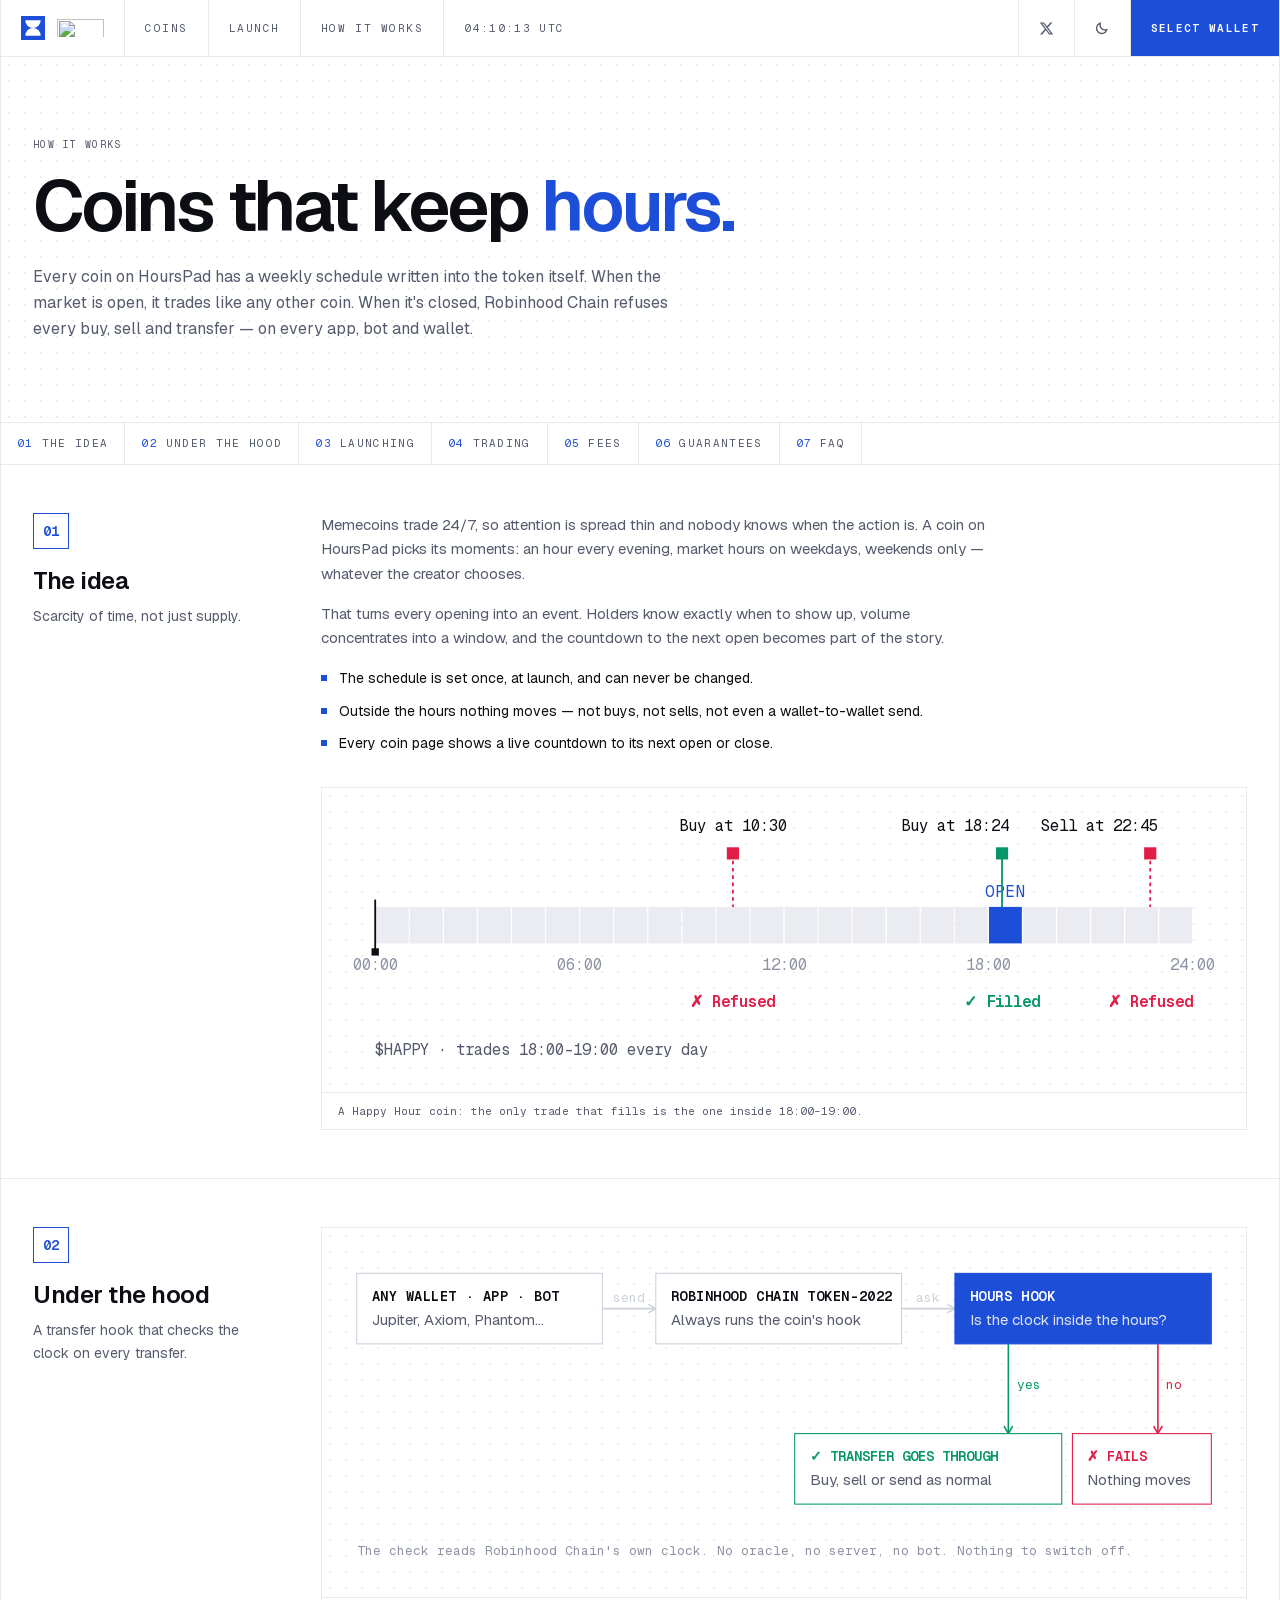
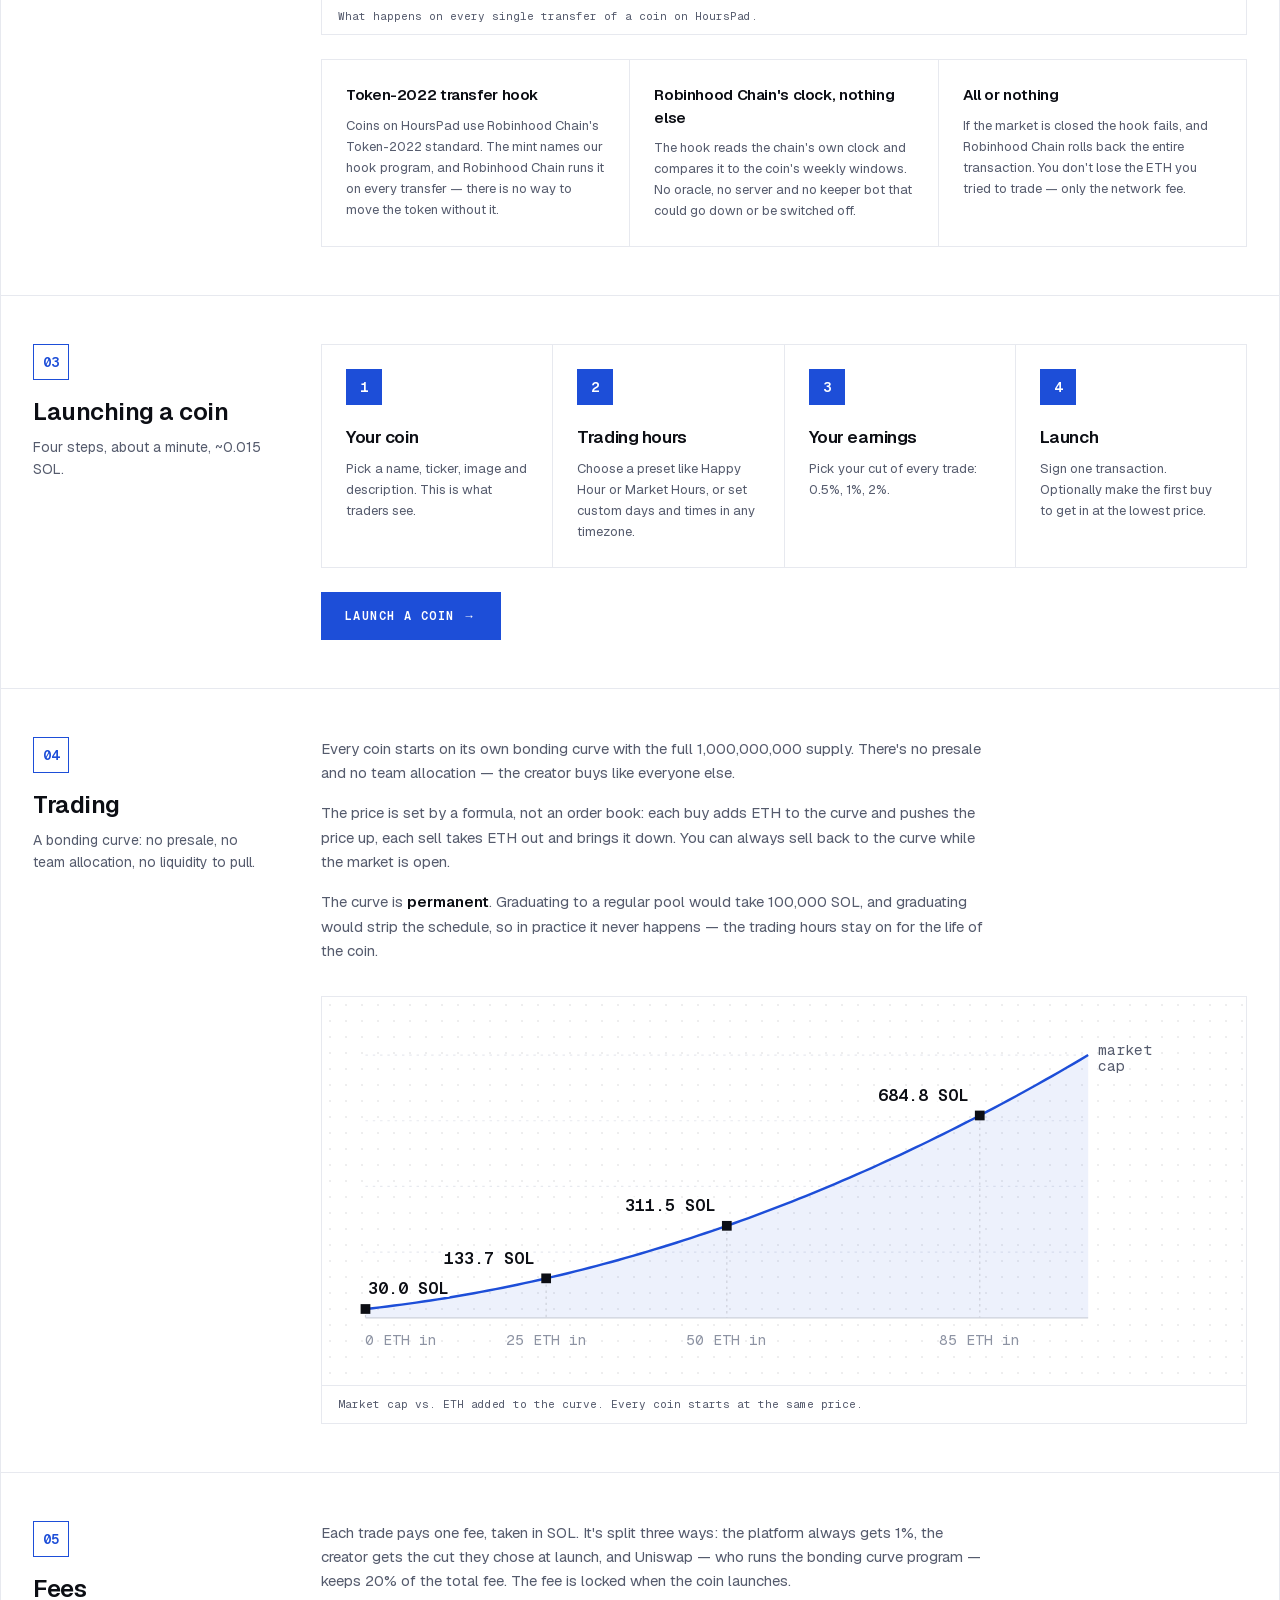
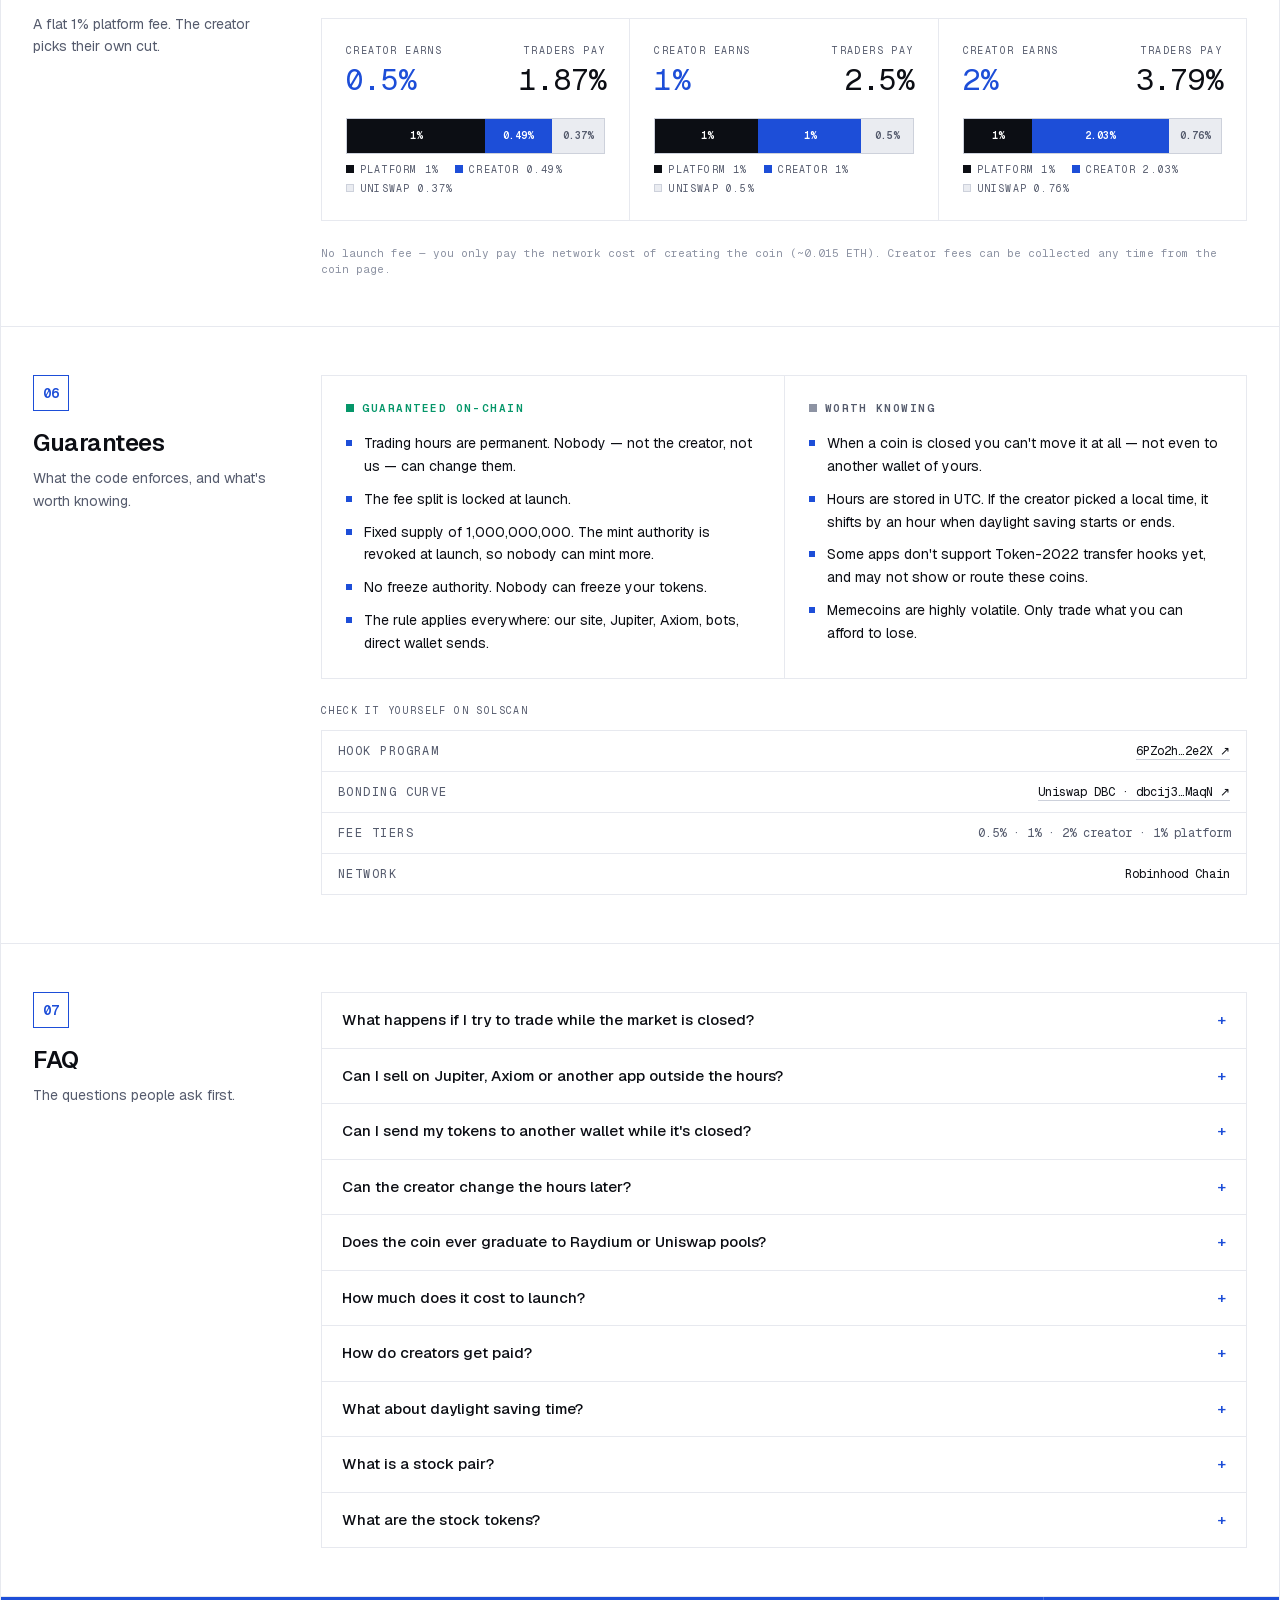
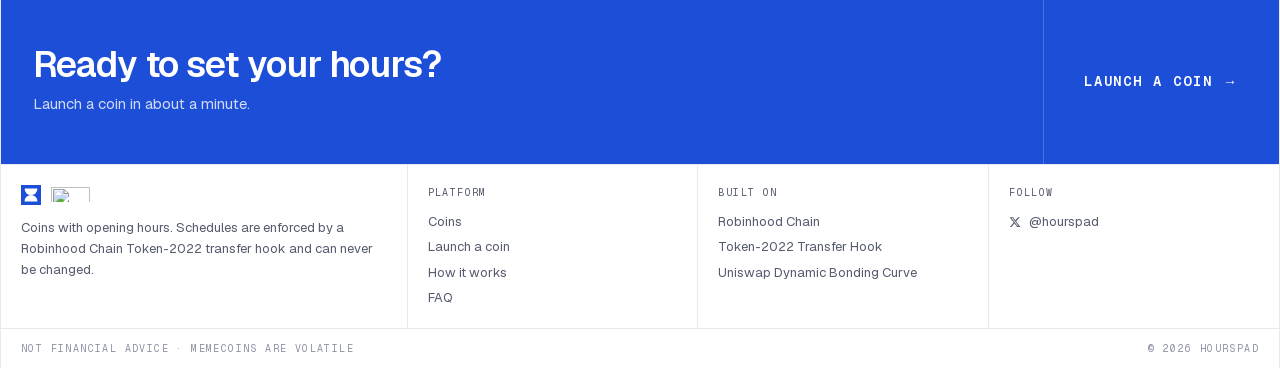
==== commit 535ea1e2: "Replace UI occurrences of Solana correctly" ====
--- a/how-it-works.html
+++ b/how-it-works.html
@@ -1 +1 @@
-<!DOCTYPE html><!--CQ_5cCYA3mb9DSYtPW1Xb--><html lang="en"><head><meta charSet="utf-8"/><meta name="viewport" content="width=device-width, initial-scale=1"/><link rel="preload" href="/_next/static/media/22a5144ee8d83bca-s.p.woff2" as="font" crossorigin="" type="font/woff2"/><link rel="preload" href="/_next/static/media/7d4881bb7e1bf84d-s.p.woff2" as="font" crossorigin="" type="font/woff2"/><link rel="stylesheet" href="/_next/static/css/1ce12301b1489c7e.css?dpl=dpl_DbkQG8PXxqhsKhzdxBXrXk7iivcE" data-precedence="next"/><link rel="preload" as="script" fetchPriority="low" href="/_next/static/chunks/webpack-96cab7fc5d5daf1d.js?dpl=dpl_DbkQG8PXxqhsKhzdxBXrXk7iivcE"/><script src="/_next/static/chunks/4bd1b696-c023c6e3521b1417.js?dpl=dpl_DbkQG8PXxqhsKhzdxBXrXk7iivcE" async=""></script><script src="/_next/static/chunks/255-61931770bf634d82.js?dpl=dpl_DbkQG8PXxqhsKhzdxBXrXk7iivcE" async=""></script><script src="/_next/static/chunks/main-app-dd8ba6a1f9587de7.js?dpl=dpl_DbkQG8PXxqhsKhzdxBXrXk7iivcE" async=""></script><script src="/_next/static/chunks/3a91511d-7b86a14abf461da0.js?dpl=dpl_DbkQG8PXxqhsKhzdxBXrXk7iivcE" async=""></script><script src="/_next/static/chunks/907-2b02519b1565ef3d.js?dpl=dpl_DbkQG8PXxqhsKhzdxBXrXk7iivcE" async=""></script><script src="/_next/static/chunks/619-ba102abea3e3d0e4.js?dpl=dpl_DbkQG8PXxqhsKhzdxBXrXk7iivcE" async=""></script><script src="/_next/static/chunks/700-3b19eb2e2f9596cf.js?dpl=dpl_DbkQG8PXxqhsKhzdxBXrXk7iivcE" async=""></script><script src="/_next/static/chunks/294-66c5df49ff0bc5c4.js?dpl=dpl_DbkQG8PXxqhsKhzdxBXrXk7iivcE" async=""></script><script src="/_next/static/chunks/app/layout-de8322e42dd7f6e4.js?dpl=dpl_DbkQG8PXxqhsKhzdxBXrXk7iivcE" async=""></script><script src="/_next/static/chunks/79702014-9ee8d4aa71a42f20.js?dpl=dpl_DbkQG8PXxqhsKhzdxBXrXk7iivcE" async=""></script><script src="/_next/static/chunks/97b52221-3e3240ed3e205291.js?dpl=dpl_DbkQG8PXxqhsKhzdxBXrXk7iivcE" async=""></script><script src="/_next/static/chunks/2f0b94e8-f0af32bae15436c9.js?dpl=dpl_DbkQG8PXxqhsKhzdxBXrXk7iivcE" async=""></script><script src="/_next/static/chunks/22-aef83ed160ca5266.js?dpl=dpl_DbkQG8PXxqhsKhzdxBXrXk7iivcE" async=""></script><script src="/_next/static/chunks/710-6b9236e07b4af5c0.js?dpl=dpl_DbkQG8PXxqhsKhzdxBXrXk7iivcE" async=""></script><script src="/_next/static/chunks/app/how-it-works/page-169638a40826629a.js?dpl=dpl_DbkQG8PXxqhsKhzdxBXrXk7iivcE" async=""></script><meta name="next-size-adjust" content=""/><title>How it works · HoursPad</title><meta name="description" content="How HoursPad coins keep trading hours on-chain: the transfer hook, the bonding curve, fees and guarantees."/><meta name="application-name" content="HoursPad"/><meta property="og:title" content="HoursPad · coins with opening hours"/><meta property="og:description" content="Launch Robinhood Chain coins that only trade during their hours. Enforced on-chain."/><meta property="og:url" content="https://hourspad.fun"/><meta property="og:site_name" content="HoursPad"/><meta property="og:image:type" content="image/png"/><meta property="og:image:width" content="1200"/><meta property="og:image:height" content="630"/><meta property="og:image" content="https://hourspad.fun/opengraph-image.png?de965d8a4aafa7f9"/><meta name="twitter:card" content="summary_large_image"/><meta name="twitter:title" content="HoursPad · coins with opening hours"/><meta name="twitter:description" content="Launch Robinhood Chain coins that only trade during their hours. Enforced on-chain."/><meta name="twitter:image:type" content="image/png"/><meta name="twitter:image:width" content="1200"/><meta name="twitter:image:height" content="630"/><meta name="twitter:image" content="https://hourspad.fun/twitter-image.png?de965d8a4aafa7f9"/><link rel="icon" href="/favicon.ico" type="image/x-icon" sizes="16x16"/><link rel="icon" href="/icon.svg?ea979f2394097c3a" type="image/svg+xml" sizes="any"/><link rel="apple-touch-icon" href="/apple-icon.png?b54c12f2b8a58fcc" type="image/png" sizes="180x180"/><script>(function(){try{var p=localStorage.getItem('oh-theme')||'system';var d=p==='dark'||(p==='system'&&matchMedia('(prefers-color-scheme: dark)').matches);document.documentElement.dataset.theme=d?'dark':'light'}catch(e){document.documentElement.dataset.theme='dark'}})()</script><script src="/_next/static/chunks/polyfills-42372ed130431b0a.js?dpl=dpl_DbkQG8PXxqhsKhzdxBXrXk7iivcE" noModule=""></script></head><body class="__variable_246ccd __variable_c29908 font-sans antialiased"><div hidden=""><!--$--><!--/$--></div><script src="/_next/static/chunks/webpack-96cab7fc5d5daf1d.js?dpl=dpl_DbkQG8PXxqhsKhzdxBXrXk7iivcE" id="_R_" async=""></script><script>(self.__next_f=self.__next_f||[]).push([0])</script><script>self.__next_f.push([1,"1:\"$Sreact.fragment\"\n2:I[8224,[\"956\",\"static/chunks/3a91511d-7b86a14abf461da0.js?dpl=dpl_DbkQG8PXxqhsKhzdxBXrXk7iivcE\",\"907\",\"static/chunks/907-2b02519b1565ef3d.js?dpl=dpl_DbkQG8PXxqhsKhzdxBXrXk7iivcE\",\"619\",\"static/chunks/619-ba102abea3e3d0e4.js?dpl=dpl_DbkQG8PXxqhsKhzdxBXrXk7iivcE\",\"700\",\"static/chunks/700-3b19eb2e2f9596cf.js?dpl=dpl_DbkQG8PXxqhsKhzdxBXrXk7iivcE\",\"294\",\"static/chunks/294-66c5df49ff0bc5c4.js?dpl=dpl_DbkQG8PXxqhsKhzdxBXrXk7iivcE\",\"177\",\"static/chunks/app/layout-de8322e42dd7f6e4.js?dpl=dpl_DbkQG8PXxqhsKhzdxBXrXk7iivcE\"],\"Providers\"]\n3:I[1398,[\"956\",\"static/chunks/3a91511d-7b86a14abf461da0.js?dpl=dpl_DbkQG8PXxqhsKhzdxBXrXk7iivcE\",\"907\",\"static/chunks/907-2b02519b1565ef3d.js?dpl=dpl_DbkQG8PXxqhsKhzdxBXrXk7iivcE\",\"619\",\"static/chunks/619-ba102abea3e3d0e4.js?dpl=dpl_DbkQG8PXxqhsKhzdxBXrXk7iivcE\",\"700\",\"static/chunks/700-3b19eb2e2f9596cf.js?dpl=dpl_DbkQG8PXxqhsKhzdxBXrXk7iivcE\",\"294\",\"static/chunks/294-66c5df49ff0bc5c4.js?dpl=dpl_DbkQG8PXxqhsKhzdxBXrXk7iivcE\",\"177\",\"static/chunks/app/layout-de8322e42dd7f6e4.js?dpl=dpl_DbkQG8PXxqhsKhzdxBXrXk7iivcE\"],\"Header\"]\n4:I[2775,[\"956\",\"static/chunks/3a91511d-7b86a14abf461da0.js?dpl=dpl_DbkQG8PXxqhsKhzdxBXrXk7iivcE\",\"907\",\"static/chunks/907-2b02519b1565ef3d.js?dpl=dpl_DbkQG8PXxqhsKhzdxBXrXk7iivcE\",\"619\",\"static/chunks/619-ba102abea3e3d0e4.js?dpl=dpl_DbkQG8PXxqhsKhzdxBXrXk7iivcE\",\"700\",\"static/chunks/700-3b19eb2e2f9596cf.js?dpl=dpl_DbkQG8PXxqhsKhzdxBXrXk7iivcE\",\"294\",\"static/chunks/294-66c5df49ff0bc5c4.js?dpl=dpl_DbkQG8PXxqhsKhzdxBXrXk7iivcE\",\"177\",\"static/chunks/app/layout-de8322e42dd7f6e4.js?dpl=dpl_DbkQG8PXxqhsKhzdxBXrXk7iivcE\"],\"MobileWalletHint\"]\n5:I[9766,[],\"\"]\n6:I[8924,[],\"\"]\n"])</script><script>self.__next_f.push([1,"7:I[2619,[\"956\",\"static/chunks/3a91511d-7b86a14abf461da0.js?dpl=dpl_DbkQG8PXxqhsKhzdxBXrXk7iivcE\",\"983\",\"static/chunks/79702014-9ee8d4aa71a42f20.js?dpl=dpl_DbkQG8PXxqhsKhzdxBXrXk7iivcE\",\"919\",\"static/chunks/97b52221-3e3240ed3e205291.js?dpl=dpl_DbkQG8PXxqhsKhzdxBXrXk7iivcE\",\"33\",\"static/chunks/2f0b94e8-f0af32bae15436c9.js?dpl=dpl_DbkQG8PXxqhsKhzdxBXrXk7iivcE\",\"907\",\"static/chunks/907-2b02519b1565ef3d.js?dpl=dpl_DbkQG8PXxqhsKhzdxBXrXk7iivcE\",\"619\",\"static/chunks/619-ba102abea3e3d0e4.js?dpl=dpl_DbkQG8PXxqhsKhzdxBXrXk7iivcE\",\"22\",\"static/chunks/22-aef83ed160ca5266.js?dpl=dpl_DbkQG8PXxqhsKhzdxBXrXk7iivcE\",\"710\",\"static/chunks/710-6b9236e07b4af5c0.js?dpl=dpl_DbkQG8PXxqhsKhzdxBXrXk7iivcE\",\"376\",\"static/chunks/app/how-it-works/page-169638a40826629a.js?dpl=dpl_DbkQG8PXxqhsKhzdxBXrXk7iivcE\"],\"\"]\n"])</script><script>self.__next_f.push([1,"8:I[1294,[\"956\",\"static/chunks/3a91511d-7b86a14abf461da0.js?dpl=dpl_DbkQG8PXxqhsKhzdxBXrXk7iivcE\",\"907\",\"static/chunks/907-2b02519b1565ef3d.js?dpl=dpl_DbkQG8PXxqhsKhzdxBXrXk7iivcE\",\"619\",\"static/chunks/619-ba102abea3e3d0e4.js?dpl=dpl_DbkQG8PXxqhsKhzdxBXrXk7iivcE\",\"700\",\"static/chunks/700-3b19eb2e2f9596cf.js?dpl=dpl_DbkQG8PXxqhsKhzdxBXrXk7iivcE\",\"294\",\"static/chunks/294-66c5df49ff0bc5c4.js?dpl=dpl_DbkQG8PXxqhsKhzdxBXrXk7iivcE\",\"177\",\"static/chunks/app/layout-de8322e42dd7f6e4.js?dpl=dpl_DbkQG8PXxqhsKhzdxBXrXk7iivcE\"],\"LogoMark\"]\n9:I[1294,[\"956\",\"static/chunks/3a91511d-7b86a14abf461da0.js?dpl=dpl_DbkQG8PXxqhsKhzdxBXrXk7iivcE\",\"907\",\"static/chunks/907-2b02519b1565ef3d.js?dpl=dpl_DbkQG8PXxqhsKhzdxBXrXk7iivcE\",\"619\",\"static/chunks/619-ba102abea3e3d0e4.js?dpl=dpl_DbkQG8PXxqhsKhzdxBXrXk7iivcE\",\"700\",\"static/chunks/700-3b19eb2e2f9596cf.js?dpl=dpl_DbkQG8PXxqhsKhzdxBXrXk7iivcE\",\"294\",\"static/chunks/294-66c5df49ff0bc5c4.js?dpl=dpl_DbkQG8PXxqhsKhzdxBXrXk7iivcE\",\"177\",\"static/chunks/app/layout-de8322e42dd7f6e4.js?dpl=dpl_DbkQG8PXxqhsKhzdxBXrXk7iivcE\"],\"Wordmark\"]\na:I[1294,[\"956\",\"static/chunks/3a91511d-7b86a14abf461da0.js?dpl=dpl_DbkQG8PXxqhsKhzdxBXrXk7iivcE\",\"907\",\"static/chunks/907-2b02519b1565ef3d.js?dpl=dpl_DbkQG8PXxqhsKhzdxBXrXk7iivcE\",\"619\",\"static/chunks/619-ba102abea3e3d0e4.js?dpl=dpl_DbkQG8PXxqhsKhzdxBXrXk7iivcE\",\"700\",\"static/chunks/700-3b19eb2e2f9596cf.js?dpl=dpl_DbkQG8PXxqhsKhzdxBXrXk7iivcE\",\"294\",\"static/chunks/294-66c5df49ff0bc5c4.js?dpl=dpl_DbkQG8PXxqhsKhzdxBXrXk7iivcE\",\"177\",\"static/chunks/app/layout-de8322e42dd7f6e4.js?dpl=dpl_DbkQG8PXxqhsKhzdxBXrXk7iivcE\"],\"IconX\"]\n10:I[7150,[],\"\"]\n:HL[\"/_next/static/media/22a5144ee8d83bca-s.p.woff2\",\"font\",{\"crossOrigin\":\"\",\"type\":\"font/woff2\"}]\n:HL[\"/_next/static/media/7d4881bb7e1bf84d-s.p.woff2\",\"font\",{\"crossOrigin\":\"\",\"type\":\"font/woff2\"}]\n:HL[\"/_next/static/css/1ce12301b1489c7e.css?dpl=dpl_DbkQG8PXxqhsKhzdxBXrXk7iivcE\",\"style\"]\n"])</script><script>self.__next_f.push([1,"0:{\"P\":null,\"b\":\"CQ-5cCYA3mb9DSYtPW1Xb\",\"p\":\"\",\"c\":[\"\",\"how-it-works\"],\"i\":false,\"f\":[[[\"\",{\"children\":[\"how-it-works\",{\"children\":[\"__PAGE__\",{}]}]},\"$undefined\",\"$undefined\",true],[\"\",[\"$\",\"$1\",\"c\",{\"children\":[[[\"$\",\"link\",\"0\",{\"rel\":\"stylesheet\",\"href\":\"/_next/static/css/1ce12301b1489c7e.css?dpl=dpl_DbkQG8PXxqhsKhzdxBXrXk7iivcE\",\"precedence\":\"next\",\"crossOrigin\":\"$undefined\",\"nonce\":\"$undefined\"}]],[\"$\",\"html\",null,{\"lang\":\"en\",\"suppressHydrationWarning\":true,\"children\":[[\"$\",\"head\",null,{\"children\":[\"$\",\"script\",null,{\"dangerouslySetInnerHTML\":{\"__html\":\"(function(){try{var p=localStorage.getItem('oh-theme')||'system';var d=p==='dark'||(p==='system'\u0026\u0026matchMedia('(prefers-color-scheme: dark)').matches);document.documentElement.dataset.theme=d?'dark':'light'}catch(e){document.documentElement.dataset.theme='dark'}})()\"}}]}],[\"$\",\"body\",null,{\"className\":\"__variable_246ccd __variable_c29908 font-sans antialiased\",\"children\":[\"$\",\"$L2\",null,{\"children\":[\"$\",\"div\",null,{\"className\":\"mx-auto flex min-h-screen max-w-[1360px] flex-col border-x border-line\",\"children\":[[\"$\",\"$L3\",null,{}],[\"$\",\"$L4\",null,{}],[\"$\",\"main\",null,{\"className\":\"flex-1\",\"children\":[\"$\",\"$L5\",null,{\"parallelRouterKey\":\"children\",\"error\":\"$undefined\",\"errorStyles\":\"$undefined\",\"errorScripts\":\"$undefined\",\"template\":[\"$\",\"$L6\",null,{}],\"templateStyles\":\"$undefined\",\"templateScripts\":\"$undefined\",\"notFound\":[[\"$\",\"section\",null,{\"className\":\"dotgrid grid min-h-[60vh] place-items-center px-5 py-20 text-center\",\"children\":[\"$\",\"div\",null,{\"children\":[[\"$\",\"div\",null,{\"className\":\"mx-auto inline-flex items-center gap-2 bg-closed/10 px-2.5 py-1 font-mono text-[11px] font-semibold tracking-[0.12em] text-closed\",\"children\":[[\"$\",\"span\",null,{\"className\":\"inline-block h-1.5 w-1.5 bg-closed\"}],\" CLOSED · 404\"]}],[\"$\",\"h1\",null,{\"className\":\"mt-6 text-5xl font-semibold tracking-[-0.04em] sm:text-6xl\",\"children\":\"This page is closed.\"}],[\"$\",\"p\",null,{\"className\":\"mx-auto mt-4 max-w-md text-[15px] text-mute\",\"children\":\"It doesn't exist, or it never opened. Try one that's open.\"}],[\"$\",\"div\",null,{\"className\":\"mt-8 flex flex-wrap justify-center gap-3\",\"children\":[[\"$\",\"$L7\",null,{\"href\":\"/\",\"className\":\"btn-accent h-12 px-6\",\"children\":\"Browse coins\"}],[\"$\",\"$L7\",null,{\"href\":\"/how-it-works\",\"className\":\"btn-line h-12 px-6\",\"children\":\"How it works\"}]]}]]}]}],[]],\"forbidden\":\"$undefined\",\"unauthorized\":\"$undefined\"}]}],[\"$\",\"footer\",null,{\"className\":\"border-t border-line\",\"children\":[[\"$\",\"div\",null,{\"className\":\"grid gap-px bg-line sm:grid-cols-[1.4fr_1fr_1fr_1fr] [\u0026\u003e*]:bg-bg\",\"children\":[[\"$\",\"div\",null,{\"className\":\"p-5\",\"children\":[[\"$\",\"div\",null,{\"className\":\"flex items-center gap-2.5\",\"children\":[[\"$\",\"$L8\",null,{\"size\":20}],[\"$\",\"$L9\",null,{\"height\":15}]]}],[\"$\",\"p\",null,{\"className\":\"mt-3 max-w-sm text-[13px] leading-relaxed text-mute\",\"children\":\"Coins with opening hours. Schedules are enforced by a Robinhood Chain Token-2022 transfer hook and can never be changed.\"}]]}],[\"$\",\"div\",null,{\"className\":\"p-5\",\"children\":[[\"$\",\"div\",null,{\"className\":\"label mb-3\",\"children\":\"Platform\"}],[\"$\",\"ul\",null,{\"className\":\"space-y-1.5 text-[13px] text-mute\",\"children\":[[\"$\",\"li\",null,{\"children\":[\"$\",\"$L7\",null,{\"href\":\"/\",\"className\":\"hover:text-fg\",\"children\":\"Coins\"}]}],[\"$\",\"li\",null,{\"children\":[\"$\",\"$L7\",null,{\"href\":\"/launch\",\"className\":\"hover:text-fg\",\"children\":\"Launch a coin\"}]}],[\"$\",\"li\",null,{\"children\":[\"$\",\"$L7\",null,{\"href\":\"/how-it-works\",\"className\":\"hover:text-fg\",\"children\":\"How it works\"}]}],[\"$\",\"li\",null,{\"children\":[\"$\",\"$L7\",null,{\"href\":\"/how-it-works#faq\",\"className\":\"hover:text-fg\",\"children\":\"FAQ\"}]}]]}]]}],[\"$\",\"div\",null,{\"className\":\"p-5\",\"children\":[[\"$\",\"div\",null,{\"className\":\"label mb-3\",\"children\":\"Built on\"}],[\"$\",\"ul\",null,{\"className\":\"space-y-1.5 text-[13px] text-mute\",\"children\":[[\"$\",\"li\",null,{\"children\":\"Solana\"}],[\"$\",\"li\",null,{\"children\":\"Token-2022 Transfer Hook\"}],[\"$\",\"li\",null,{\"children\":\"Uniswap Dynamic Bonding Curve\"}]]}]]}],[\"$\",\"div\",null,{\"className\":\"p-5\",\"children\":[[\"$\",\"div\",null,{\"className\":\"label mb-3\",\"children\":\"Follow\"}],[\"$\",\"ul\",null,{\"className\":\"space-y-1.5 text-[13px] text-mute\",\"children\":[\"$\",\"li\",null,{\"children\":[\"$\",\"a\",null,{\"href\":\"https://x.com/hourspad\",\"target\":\"_blank\",\"rel\":\"noopener noreferrer\",\"className\":\"inline-flex items-center gap-2 hover:text-fg\",\"children\":[[\"$\",\"$La\",null,{\"size\":12}],\" @hourspad\"]}]}]}]]}]]}],[\"$\",\"div\",null,{\"className\":\"flex flex-wrap justify-between gap-2 border-t border-line px-5 py-3 font-mono text-[10px] uppercase tracking-[0.14em] text-dim\",\"children\":[\"$Lb\",\"$Lc\"]}]]}]]}]}]}]]}]]}],{\"children\":[\"how-it-works\",\"$Ld\",{\"children\":[\"__PAGE__\",\"$Le\",{},null,false]},null,false]},null,false],\"$Lf\",false]],\"m\":\"$undefined\",\"G\":[\"$10\",[]],\"s\":false,\"S\":true}\n"])</script><script>self.__next_f.push([1,"1c:I[4431,[],\"ViewportBoundary\"]\n1e:I[4431,[],\"MetadataBoundary\"]\n1f:\"$Sreact.suspense\"\nb:[\"$\",\"span\",null,{\"children\":\"Not financial advice · Memecoins are volatile\"}]\nc:[\"$\",\"span\",null,{\"children\":[\"© \",2026,\" HoursPad\"]}]\nd:[\"$\",\"$1\",\"c\",{\"children\":[null,[\"$\",\"$L5\",null,{\"parallelRouterKey\":\"children\",\"error\":\"$undefined\",\"errorStyles\":\"$undefined\",\"errorScripts\":\"$undefined\",\"template\":[\"$\",\"$L6\",null,{}],\"templateStyles\":\"$undefined\",\"templateScripts\":\"$undefined\",\"notFound\":\"$undefined\",\"forbidden\":\"$undefined\",\"unauthorized\":\"$undefined\"}]]}]\n"])</script><script>self.__next_f.push([1,"e:[\"$\",\"$1\",\"c\",{\"children\":[[\"$\",\"div\",null,{\"children\":[[\"$\",\"section\",null,{\"className\":\"dotgrid border-b border-line px-5 py-14 sm:px-8 sm:py-20\",\"children\":[[\"$\",\"p\",null,{\"className\":\"label mb-5\",\"children\":\"How it works\"}],[\"$\",\"h1\",null,{\"className\":\"max-w-3xl text-[44px] leading-[0.95] font-semibold tracking-[-0.045em] sm:text-7xl\",\"children\":[\"Coins that keep \",[\"$\",\"span\",null,{\"className\":\"text-accent\",\"children\":\"hours.\"}]]}],[\"$\",\"p\",null,{\"className\":\"mt-6 max-w-2xl text-[16px] leading-relaxed text-mute\",\"children\":\"Every coin on HoursPad has a weekly schedule written into the token itself. When the market is open, it trades like any other coin. When it's closed, Robinhood Chain refuses every buy, sell and transfer — on every app, bot and wallet.\"}]]}],[\"$\",\"nav\",null,{\"className\":\"sticky top-14 z-10 flex overflow-x-auto border-b border-line bg-bg\",\"children\":[[\"$\",\"a\",\"idea\",{\"href\":\"#idea\",\"className\":\"flex shrink-0 items-center gap-2 border-r border-line px-4 py-3 font-mono text-[11px] uppercase tracking-[0.12em] text-mute transition-colors hover:bg-panel hover:text-fg\",\"children\":[[\"$\",\"span\",null,{\"className\":\"text-accent\",\"children\":\"01\"}],\"The idea\"]}],[\"$\",\"a\",\"hood\",{\"href\":\"#hood\",\"className\":\"flex shrink-0 items-center gap-2 border-r border-line px-4 py-3 font-mono text-[11px] uppercase tracking-[0.12em] text-mute transition-colors hover:bg-panel hover:text-fg\",\"children\":[[\"$\",\"span\",null,{\"className\":\"text-accent\",\"children\":\"02\"}],\"Under the hood\"]}],[\"$\",\"a\",\"launch\",{\"href\":\"#launch\",\"className\":\"flex shrink-0 items-center gap-2 border-r border-line px-4 py-3 font-mono text-[11px] uppercase tracking-[0.12em] text-mute transition-colors hover:bg-panel hover:text-fg\",\"children\":[[\"$\",\"span\",null,{\"className\":\"text-accent\",\"children\":\"03\"}],\"Launching\"]}],[\"$\",\"a\",\"trading\",{\"href\":\"#trading\",\"className\":\"flex shrink-0 items-center gap-2 border-r border-line px-4 py-3 font-mono text-[11px] uppercase tracking-[0.12em] text-mute transition-colors hover:bg-panel hover:text-fg\",\"children\":[[\"$\",\"span\",null,{\"className\":\"text-accent\",\"children\":\"04\"}],\"Trading\"]}],[\"$\",\"a\",\"fees\",{\"href\":\"#fees\",\"className\":\"flex shrink-0 items-center gap-2 border-r border-line px-4 py-3 font-mono text-[11px] uppercase tracking-[0.12em] text-mute transition-colors hover:bg-panel hover:text-fg\",\"children\":[[\"$\",\"span\",null,{\"className\":\"text-accent\",\"children\":\"05\"}],\"Fees\"]}],[\"$\",\"a\",\"trust\",{\"href\":\"#trust\",\"className\":\"flex shrink-0 items-center gap-2 border-r border-line px-4 py-3 font-mono text-[11px] uppercase tracking-[0.12em] text-mute transition-colors hover:bg-panel hover:text-fg\",\"children\":[[\"$\",\"span\",null,{\"className\":\"text-accent\",\"children\":\"06\"}],\"Guarantees\"]}],[\"$\",\"a\",\"faq\",{\"href\":\"#faq\",\"className\":\"flex shrink-0 items-center gap-2 border-r border-line px-4 py-3 font-mono text-[11px] uppercase tracking-[0.12em] text-mute transition-colors hover:bg-panel hover:text-fg\",\"children\":[[\"$\",\"span\",null,{\"className\":\"text-accent\",\"children\":\"07\"}],\"FAQ\"]}]]}],[\"$\",\"section\",null,{\"id\":\"idea\",\"className\":\"scroll-mt-28 border-b border-line\",\"children\":[\"$\",\"div\",null,{\"className\":\"grid gap-6 px-5 py-12 sm:px-8 lg:grid-cols-[240px_minmax(0,1fr)] lg:gap-12\",\"children\":[[\"$\",\"header\",null,{\"children\":[[\"$\",\"span\",null,{\"className\":\"grid h-9 w-9 place-items-center border border-accent font-mono text-sm font-semibold text-accent\",\"children\":\"01\"}],[\"$\",\"h2\",null,{\"className\":\"mt-4 text-2xl font-semibold tracking-[-0.02em]\",\"children\":\"The idea\"}],[\"$\",\"p\",null,{\"className\":\"mt-2 text-[14px] leading-relaxed text-mute\",\"children\":\"Scarcity of time, not just supply.\"}]]}],[\"$\",\"div\",null,{\"className\":\"min-w-0 space-y-6\",\"children\":[\"$\",\"div\",null,{\"className\":\"space-y-8\",\"children\":[[\"$\",\"div\",null,{\"className\":\"space-y-4\",\"children\":[[\"$\",\"p\",null,{\"className\":\"max-w-2xl text-[15px] leading-relaxed text-mute\",\"children\":\"Memecoins trade 24/7, so attention is spread thin and nobody knows when the action is. A coin on HoursPad picks its moments: an hour every evening, market hours on weekdays, weekends only — whatever the creator chooses.\"}],\"$L11\",\"$L12\"]}],\"$L13\"]}]}]]}]}],\"$L14\",\"$L15\",\"$L16\",\"$L17\",\"$L18\",\"$L19\",\"$L1a\"]}],null,\"$L1b\"]}]\n"])</script><script>self.__next_f.push([1,"f:[\"$\",\"$1\",\"h\",{\"children\":[null,[[\"$\",\"$L1c\",null,{\"children\":\"$L1d\"}],[\"$\",\"meta\",null,{\"name\":\"next-size-adjust\",\"content\":\"\"}]],[\"$\",\"$L1e\",null,{\"children\":[\"$\",\"div\",null,{\"hidden\":true,\"children\":[\"$\",\"$1f\",null,{\"fallback\":null,\"children\":\"$L20\"}]}]}]]}]\n"])</script><script>self.__next_f.push([1,"21:I[4443,[\"956\",\"static/chunks/3a91511d-7b86a14abf461da0.js?dpl=dpl_DbkQG8PXxqhsKhzdxBXrXk7iivcE\",\"983\",\"static/chunks/79702014-9ee8d4aa71a42f20.js?dpl=dpl_DbkQG8PXxqhsKhzdxBXrXk7iivcE\",\"919\",\"static/chunks/97b52221-3e3240ed3e205291.js?dpl=dpl_DbkQG8PXxqhsKhzdxBXrXk7iivcE\",\"33\",\"static/chunks/2f0b94e8-f0af32bae15436c9.js?dpl=dpl_DbkQG8PXxqhsKhzdxBXrXk7iivcE\",\"907\",\"static/chunks/907-2b02519b1565ef3d.js?dpl=dpl_DbkQG8PXxqhsKhzdxBXrXk7iivcE\",\"619\",\"static/chunks/619-ba102abea3e3d0e4.js?dpl=dpl_DbkQG8PXxqhsKhzdxBXrXk7iivcE\",\"22\",\"static/chunks/22-aef83ed160ca5266.js?dpl=dpl_DbkQG8PXxqhsKhzdxBXrXk7iivcE\",\"710\",\"static/chunks/710-6b9236e07b4af5c0.js?dpl=dpl_DbkQG8PXxqhsKhzdxBXrXk7iivcE\",\"376\",\"static/chunks/app/how-it-works/page-169638a40826629a.js?dpl=dpl_DbkQG8PXxqhsKhzdxBXrXk7iivcE\"],\"TradingDayDemo\"]\n"])</script><script>self.__next_f.push([1,"22:I[4443,[\"956\",\"static/chunks/3a91511d-7b86a14abf461da0.js?dpl=dpl_DbkQG8PXxqhsKhzdxBXrXk7iivcE\",\"983\",\"static/chunks/79702014-9ee8d4aa71a42f20.js?dpl=dpl_DbkQG8PXxqhsKhzdxBXrXk7iivcE\",\"919\",\"static/chunks/97b52221-3e3240ed3e205291.js?dpl=dpl_DbkQG8PXxqhsKhzdxBXrXk7iivcE\",\"33\",\"static/chunks/2f0b94e8-f0af32bae15436c9.js?dpl=dpl_DbkQG8PXxqhsKhzdxBXrXk7iivcE\",\"907\",\"static/chunks/907-2b02519b1565ef3d.js?dpl=dpl_DbkQG8PXxqhsKhzdxBXrXk7iivcE\",\"619\",\"static/chunks/619-ba102abea3e3d0e4.js?dpl=dpl_DbkQG8PXxqhsKhzdxBXrXk7iivcE\",\"22\",\"static/chunks/22-aef83ed160ca5266.js?dpl=dpl_DbkQG8PXxqhsKhzdxBXrXk7iivcE\",\"710\",\"static/chunks/710-6b9236e07b4af5c0.js?dpl=dpl_DbkQG8PXxqhsKhzdxBXrXk7iivcE\",\"376\",\"static/chunks/app/how-it-works/page-169638a40826629a.js?dpl=dpl_DbkQG8PXxqhsKhzdxBXrXk7iivcE\"],\"HookFlow\"]\n"])</script><script>self.__next_f.push([1,"23:I[4443,[\"956\",\"static/chunks/3a91511d-7b86a14abf461da0.js?dpl=dpl_DbkQG8PXxqhsKhzdxBXrXk7iivcE\",\"983\",\"static/chunks/79702014-9ee8d4aa71a42f20.js?dpl=dpl_DbkQG8PXxqhsKhzdxBXrXk7iivcE\",\"919\",\"static/chunks/97b52221-3e3240ed3e205291.js?dpl=dpl_DbkQG8PXxqhsKhzdxBXrXk7iivcE\",\"33\",\"static/chunks/2f0b94e8-f0af32bae15436c9.js?dpl=dpl_DbkQG8PXxqhsKhzdxBXrXk7iivcE\",\"907\",\"static/chunks/907-2b02519b1565ef3d.js?dpl=dpl_DbkQG8PXxqhsKhzdxBXrXk7iivcE\",\"619\",\"static/chunks/619-ba102abea3e3d0e4.js?dpl=dpl_DbkQG8PXxqhsKhzdxBXrXk7iivcE\",\"22\",\"static/chunks/22-aef83ed160ca5266.js?dpl=dpl_DbkQG8PXxqhsKhzdxBXrXk7iivcE\",\"710\",\"static/chunks/710-6b9236e07b4af5c0.js?dpl=dpl_DbkQG8PXxqhsKhzdxBXrXk7iivcE\",\"376\",\"static/chunks/app/how-it-works/page-169638a40826629a.js?dpl=dpl_DbkQG8PXxqhsKhzdxBXrXk7iivcE\"],\"CurveChart\"]\n"])</script><script>self.__next_f.push([1,"24:I[4101,[\"956\",\"static/chunks/3a91511d-7b86a14abf461da0.js?dpl=dpl_DbkQG8PXxqhsKhzdxBXrXk7iivcE\",\"983\",\"static/chunks/79702014-9ee8d4aa71a42f20.js?dpl=dpl_DbkQG8PXxqhsKhzdxBXrXk7iivcE\",\"919\",\"static/chunks/97b52221-3e3240ed3e205291.js?dpl=dpl_DbkQG8PXxqhsKhzdxBXrXk7iivcE\",\"33\",\"static/chunks/2f0b94e8-f0af32bae15436c9.js?dpl=dpl_DbkQG8PXxqhsKhzdxBXrXk7iivcE\",\"907\",\"static/chunks/907-2b02519b1565ef3d.js?dpl=dpl_DbkQG8PXxqhsKhzdxBXrXk7iivcE\",\"619\",\"static/chunks/619-ba102abea3e3d0e4.js?dpl=dpl_DbkQG8PXxqhsKhzdxBXrXk7iivcE\",\"22\",\"static/chunks/22-aef83ed160ca5266.js?dpl=dpl_DbkQG8PXxqhsKhzdxBXrXk7iivcE\",\"710\",\"static/chunks/710-6b9236e07b4af5c0.js?dpl=dpl_DbkQG8PXxqhsKhzdxBXrXk7iivcE\",\"376\",\"static/chunks/app/how-it-works/page-169638a40826629a.js?dpl=dpl_DbkQG8PXxqhsKhzdxBXrXk7iivcE\"],\"FeeSplitBar\"]\n"])</script><script>self.__next_f.push([1,"2f:I[4431,[],\"OutletBoundary\"]\n31:I[5278,[],\"AsyncMetadataOutlet\"]\n11:[\"$\",\"p\",null,{\"className\":\"max-w-2xl text-[15px] leading-relaxed text-mute\",\"children\":\"That turns every opening into an event. Holders know exactly when to show up, volume concentrates into a window, and the countdown to the next open becomes part of the story.\"}]\n"])</script><script>self.__next_f.push([1,"12:[\"$\",\"ul\",null,{\"className\":\"mt-4 space-y-2.5\",\"children\":[[\"$\",\"li\",\"The schedule is set once, at launch, and can never be changed.\",{\"className\":\"flex gap-3 text-[14px] leading-relaxed\",\"children\":[[\"$\",\"span\",null,{\"className\":\"mt-2 inline-block h-1.5 w-1.5 shrink-0 bg-accent\"}],[\"$\",\"span\",null,{\"children\":\"The schedule is set once, at launch, and can never be changed.\"}]]}],[\"$\",\"li\",\"Outside the hours nothing moves — not buys, not sells, not even a wallet-to-wallet send.\",{\"className\":\"flex gap-3 text-[14px] leading-relaxed\",\"children\":[[\"$\",\"span\",null,{\"className\":\"mt-2 inline-block h-1.5 w-1.5 shrink-0 bg-accent\"}],[\"$\",\"span\",null,{\"children\":\"Outside the hours nothing moves — not buys, not sells, not even a wallet-to-wallet send.\"}]]}],[\"$\",\"li\",\"Every coin page shows a live countdown to its next open or close.\",{\"className\":\"flex gap-3 text-[14px] leading-relaxed\",\"children\":[[\"$\",\"span\",null,{\"className\":\"mt-2 inline-block h-1.5 w-1.5 shrink-0 bg-accent\"}],[\"$\",\"span\",null,{\"children\":\"Every coin page shows a live countdown to its next open or close.\"}]]}]]}]\n"])</script><script>self.__next_f.push([1,"13:[\"$\",\"div\",null,{\"children\":[\"$\",\"figure\",null,{\"className\":\"border border-line\",\"children\":[[\"$\",\"div\",null,{\"className\":\"dotgrid overflow-x-auto p-4 sm:p-6\",\"children\":[\"$\",\"div\",null,{\"className\":\"min-w-[600px]\",\"children\":[\"$\",\"$L21\",null,{}]}]}],[\"$\",\"figcaption\",null,{\"className\":\"border-t border-line px-4 py-2.5 font-mono text-[11px] text-mute\",\"children\":\"A Happy Hour coin: the only trade that fills is the one inside 18:00–19:00.\"}]]}]}]\n"])</script><script>self.__next_f.push([1,"14:[\"$\",\"section\",null,{\"id\":\"hood\",\"className\":\"scroll-mt-28 border-b border-line\",\"children\":[\"$\",\"div\",null,{\"className\":\"grid gap-6 px-5 py-12 sm:px-8 lg:grid-cols-[240px_minmax(0,1fr)] lg:gap-12\",\"children\":[[\"$\",\"header\",null,{\"children\":[[\"$\",\"span\",null,{\"className\":\"grid h-9 w-9 place-items-center border border-accent font-mono text-sm font-semibold text-accent\",\"children\":\"02\"}],[\"$\",\"h2\",null,{\"className\":\"mt-4 text-2xl font-semibold tracking-[-0.02em]\",\"children\":\"Under the hood\"}],[\"$\",\"p\",null,{\"className\":\"mt-2 text-[14px] leading-relaxed text-mute\",\"children\":\"A transfer hook that checks the clock on every transfer.\"}]]}],[\"$\",\"div\",null,{\"className\":\"min-w-0 space-y-6\",\"children\":[[\"$\",\"figure\",null,{\"className\":\"border border-line\",\"children\":[[\"$\",\"div\",null,{\"className\":\"dotgrid overflow-x-auto p-4 sm:p-6\",\"children\":[\"$\",\"div\",null,{\"className\":\"min-w-[600px]\",\"children\":[\"$\",\"$L22\",null,{}]}]}],[\"$\",\"figcaption\",null,{\"className\":\"border-t border-line px-4 py-2.5 font-mono text-[11px] text-mute\",\"children\":\"What happens on every single transfer of a coin on HoursPad.\"}]]}],[\"$\",\"div\",null,{\"className\":\"grid gap-px border border-line bg-line sm:grid-cols-3 [\u0026\u003e*]:bg-bg\",\"children\":[[\"$\",\"div\",null,{\"className\":\"p-6\",\"children\":[[\"$\",\"h3\",null,{\"className\":\"text-[15px] font-semibold tracking-tight\",\"children\":\"Token-2022 transfer hook\"}],[\"$\",\"p\",null,{\"className\":\"mt-2 text-[13px] leading-relaxed text-mute\",\"children\":\"Coins on HoursPad use Robinhood Chain's Token-2022 standard. The mint names our hook program, and Robinhood Chain runs it on every transfer — there is no way to move the token without it.\"}]]}],[\"$\",\"div\",null,{\"className\":\"p-6\",\"children\":[[\"$\",\"h3\",null,{\"className\":\"text-[15px] font-semibold tracking-tight\",\"children\":\"Solana's clock, nothing else\"}],[\"$\",\"p\",null,{\"className\":\"mt-2 text-[13px] leading-relaxed text-mute\",\"children\":\"The hook reads the chain's own clock and compares it to the coin's weekly windows. No oracle, no server and no keeper bot that could go down or be switched off.\"}]]}],[\"$\",\"div\",null,{\"className\":\"p-6\",\"children\":[[\"$\",\"h3\",null,{\"className\":\"text-[15px] font-semibold tracking-tight\",\"children\":\"All or nothing\"}],[\"$\",\"p\",null,{\"className\":\"mt-2 text-[13px] leading-relaxed text-mute\",\"children\":\"If the market is closed the hook fails, and Robinhood Chain rolls back the entire transaction. You don't lose the ETH you tried to trade — only the network fee.\"}]]}]]}]]}]]}]}]\n"])</script><script>self.__next_f.push([1,"15:[\"$\",\"section\",null,{\"id\":\"launch\",\"className\":\"scroll-mt-28 border-b border-line\",\"children\":[\"$\",\"div\",null,{\"className\":\"grid gap-6 px-5 py-12 sm:px-8 lg:grid-cols-[240px_minmax(0,1fr)] lg:gap-12\",\"children\":[[\"$\",\"header\",null,{\"children\":[[\"$\",\"span\",null,{\"className\":\"grid h-9 w-9 place-items-center border border-accent font-mono text-sm font-semibold text-accent\",\"children\":\"03\"}],[\"$\",\"h2\",null,{\"className\":\"mt-4 text-2xl font-semibold tracking-[-0.02em]\",\"children\":\"Launching a coin\"}],[\"$\",\"p\",null,{\"className\":\"mt-2 text-[14px] leading-relaxed text-mute\",\"children\":\"Four steps, about a minute, ~0.015 SOL.\"}]]}],[\"$\",\"div\",null,{\"className\":\"min-w-0 space-y-6\",\"children\":[[\"$\",\"ol\",null,{\"className\":\"grid gap-px border border-line bg-line sm:grid-cols-2 lg:grid-cols-4 [\u0026\u003e*]:bg-bg\",\"children\":[[\"$\",\"li\",\"Your coin\",{\"className\":\"p-6\",\"children\":[[\"$\",\"span\",null,{\"className\":\"grid h-9 w-9 place-items-center bg-accent font-mono text-sm font-semibold text-on-accent\",\"children\":1}],[\"$\",\"h3\",null,{\"className\":\"mt-5 text-[17px] font-semibold tracking-tight\",\"children\":\"Your coin\"}],[\"$\",\"p\",null,{\"className\":\"mt-2 text-[13px] leading-relaxed text-mute\",\"children\":\"Pick a name, ticker, image and description. This is what traders see.\"}]]}],[\"$\",\"li\",\"Trading hours\",{\"className\":\"p-6\",\"children\":[[\"$\",\"span\",null,{\"className\":\"grid h-9 w-9 place-items-center bg-accent font-mono text-sm font-semibold text-on-accent\",\"children\":2}],[\"$\",\"h3\",null,{\"className\":\"mt-5 text-[17px] font-semibold tracking-tight\",\"children\":\"Trading hours\"}],[\"$\",\"p\",null,{\"className\":\"mt-2 text-[13px] leading-relaxed text-mute\",\"children\":\"Choose a preset like Happy Hour or Market Hours, or set custom days and times in any timezone.\"}]]}],[\"$\",\"li\",\"Your earnings\",{\"className\":\"p-6\",\"children\":[[\"$\",\"span\",null,{\"className\":\"grid h-9 w-9 place-items-center bg-accent font-mono text-sm font-semibold text-on-accent\",\"children\":3}],[\"$\",\"h3\",null,{\"className\":\"mt-5 text-[17px] font-semibold tracking-tight\",\"children\":\"Your earnings\"}],[\"$\",\"p\",null,{\"className\":\"mt-2 text-[13px] leading-relaxed text-mute\",\"children\":\"Pick your cut of every trade: 0.5%, 1%, 2%.\"}]]}],[\"$\",\"li\",\"Launch\",{\"className\":\"p-6\",\"children\":[[\"$\",\"span\",null,{\"className\":\"grid h-9 w-9 place-items-center bg-accent font-mono text-sm font-semibold text-on-accent\",\"children\":4}],[\"$\",\"h3\",null,{\"className\":\"mt-5 text-[17px] font-semibold tracking-tight\",\"children\":\"Launch\"}],[\"$\",\"p\",null,{\"className\":\"mt-2 text-[13px] leading-relaxed text-mute\",\"children\":\"Sign one transaction. Optionally make the first buy to get in at the lowest price.\"}]]}]]}],[\"$\",\"div\",null,{\"children\":[\"$\",\"$L7\",null,{\"href\":\"/launch\",\"className\":\"btn-accent h-12 px-6\",\"children\":\"Launch a coin →\"}]}]]}]]}]}]\n"])</script><script>self.__next_f.push([1,"16:[\"$\",\"section\",null,{\"id\":\"trading\",\"className\":\"scroll-mt-28 border-b border-line\",\"children\":[\"$\",\"div\",null,{\"className\":\"grid gap-6 px-5 py-12 sm:px-8 lg:grid-cols-[240px_minmax(0,1fr)] lg:gap-12\",\"children\":[[\"$\",\"header\",null,{\"children\":[[\"$\",\"span\",null,{\"className\":\"grid h-9 w-9 place-items-center border border-accent font-mono text-sm font-semibold text-accent\",\"children\":\"04\"}],[\"$\",\"h2\",null,{\"className\":\"mt-4 text-2xl font-semibold tracking-[-0.02em]\",\"children\":\"Trading\"}],[\"$\",\"p\",null,{\"className\":\"mt-2 text-[14px] leading-relaxed text-mute\",\"children\":\"A bonding curve: no presale, no team allocation, no liquidity to pull.\"}]]}],[\"$\",\"div\",null,{\"className\":\"min-w-0 space-y-6\",\"children\":[\"$\",\"div\",null,{\"className\":\"space-y-8\",\"children\":[[\"$\",\"div\",null,{\"className\":\"space-y-4\",\"children\":[[\"$\",\"p\",null,{\"className\":\"max-w-2xl text-[15px] leading-relaxed text-mute\",\"children\":\"Every coin starts on its own bonding curve with the full 1,000,000,000 supply. There's no presale and no team allocation — the creator buys like everyone else.\"}],[\"$\",\"p\",null,{\"className\":\"max-w-2xl text-[15px] leading-relaxed text-mute\",\"children\":\"The price is set by a formula, not an order book: each buy adds ETH to the curve and pushes the price up, each sell takes ETH out and brings it down. You can always sell back to the curve while the market is open.\"}],[\"$\",\"p\",null,{\"className\":\"max-w-2xl text-[15px] leading-relaxed text-mute\",\"children\":[\"The curve is \",[\"$\",\"b\",null,{\"className\":\"font-semibold text-fg\",\"children\":\"permanent\"}],\". Graduating to a regular pool would take\",\" \",\"100,000\",\" SOL, and graduating would strip the schedule, so in practice it never happens — the trading hours stay on for the life of the coin.\"]}]]}],[\"$\",\"div\",null,{\"children\":[\"$\",\"figure\",null,{\"className\":\"border border-line\",\"children\":[[\"$\",\"div\",null,{\"className\":\"dotgrid overflow-x-auto p-4 sm:p-6\",\"children\":[\"$\",\"div\",null,{\"className\":\"min-w-[600px]\",\"children\":[\"$\",\"$L23\",null,{}]}]}],[\"$\",\"figcaption\",null,{\"className\":\"border-t border-line px-4 py-2.5 font-mono text-[11px] text-mute\",\"children\":\"Market cap vs. ETH added to the curve. Every coin starts at the same price.\"}]]}]}]]}]}]]}]}]\n"])</script><script>self.__next_f.push([1,"17:[\"$\",\"section\",null,{\"id\":\"fees\",\"className\":\"scroll-mt-28 border-b border-line\",\"children\":[\"$\",\"div\",null,{\"className\":\"grid gap-6 px-5 py-12 sm:px-8 lg:grid-cols-[240px_minmax(0,1fr)] lg:gap-12\",\"children\":[[\"$\",\"header\",null,{\"children\":[[\"$\",\"span\",null,{\"className\":\"grid h-9 w-9 place-items-center border border-accent font-mono text-sm font-semibold text-accent\",\"children\":\"05\"}],[\"$\",\"h2\",null,{\"className\":\"mt-4 text-2xl font-semibold tracking-[-0.02em]\",\"children\":\"Fees\"}],[\"$\",\"p\",null,{\"className\":\"mt-2 text-[14px] leading-relaxed text-mute\",\"children\":\"A flat 1% platform fee. The creator picks their own cut.\"}]]}],[\"$\",\"div\",null,{\"className\":\"min-w-0 space-y-6\",\"children\":[[\"$\",\"p\",null,{\"className\":\"max-w-2xl text-[15px] leading-relaxed text-mute\",\"children\":[\"Each trade pays one fee, taken in SOL. It's split three ways: the platform always gets \",1,\"%, the creator gets the cut they chose at launch, and Uniswap — who runs the bonding curve program — keeps 20% of the total fee. The fee is locked when the coin launches.\"]}],[\"$\",\"div\",null,{\"className\":\"grid gap-px border border-line bg-line lg:grid-cols-3 [\u0026\u003e*]:bg-bg\",\"children\":[[\"$\",\"div\",\"c50\",{\"className\":\"space-y-5 p-6\",\"children\":[[\"$\",\"div\",null,{\"className\":\"flex items-baseline justify-between\",\"children\":[[\"$\",\"div\",null,{\"children\":[[\"$\",\"div\",null,{\"className\":\"label\",\"children\":\"Creator earns\"}],[\"$\",\"div\",null,{\"className\":\"num mt-1 text-3xl tracking-tight text-accent\",\"children\":[0.5,\"%\"]}]]}],[\"$\",\"div\",null,{\"className\":\"text-right\",\"children\":[[\"$\",\"div\",null,{\"className\":\"label\",\"children\":\"Traders pay\"}],[\"$\",\"div\",null,{\"className\":\"num mt-1 text-3xl tracking-tight\",\"children\":[1.87,\"%\"]}]]}]]}],[\"$\",\"$L24\",null,{\"feePct\":1.87,\"creatorSharePct\":33}]]}],[\"$\",\"div\",\"c100\",{\"className\":\"space-y-5 p-6\",\"children\":[[\"$\",\"div\",null,{\"className\":\"flex items-baseline justify-between\",\"children\":[[\"$\",\"div\",null,{\"children\":[[\"$\",\"div\",null,{\"className\":\"label\",\"children\":\"Creator earns\"}],[\"$\",\"div\",null,{\"className\":\"num mt-1 text-3xl tracking-tight text-accent\",\"children\":[1,\"%\"]}]]}],[\"$\",\"div\",null,{\"className\":\"text-right\",\"children\":[[\"$\",\"div\",null,{\"className\":\"label\",\"children\":\"Traders pay\"}],[\"$\",\"div\",null,{\"className\":\"num mt-1 text-3xl tracking-tight\",\"children\":[2.5,\"%\"]}]]}]]}],[\"$\",\"$L24\",null,{\"feePct\":2.5,\"creatorSharePct\":50}]]}],[\"$\",\"div\",\"c200\",{\"className\":\"space-y-5 p-6\",\"children\":[[\"$\",\"div\",null,{\"className\":\"flex items-baseline justify-between\",\"children\":[[\"$\",\"div\",null,{\"children\":[[\"$\",\"div\",null,{\"className\":\"label\",\"children\":\"Creator earns\"}],[\"$\",\"div\",null,{\"className\":\"num mt-1 text-3xl tracking-tight text-accent\",\"children\":[2,\"%\"]}]]}],[\"$\",\"div\",null,{\"className\":\"text-right\",\"children\":[[\"$\",\"div\",null,{\"className\":\"label\",\"children\":\"Traders pay\"}],[\"$\",\"div\",null,{\"className\":\"num mt-1 text-3xl tracking-tight\",\"children\":[3.79,\"%\"]}]]}]]}],[\"$\",\"$L24\",null,{\"feePct\":3.79,\"creatorSharePct\":67}]]}]]}],[\"$\",\"p\",null,{\"className\":\"font-mono text-[11px] text-dim\",\"children\":[\"No launch fee — you only pay the network cost of creating the coin (~\",0.015,\" ETH). Creator fees can be collected any time from the coin page.\"]}]]}]]}]}]\n"])</script><script>self.__next_f.push([1,"18:[\"$\",\"section\",null,{\"id\":\"trust\",\"className\":\"scroll-mt-28 border-b border-line\",\"children\":[\"$\",\"div\",null,{\"className\":\"grid gap-6 px-5 py-12 sm:px-8 lg:grid-cols-[240px_minmax(0,1fr)] lg:gap-12\",\"children\":[[\"$\",\"header\",null,{\"children\":[[\"$\",\"span\",null,{\"className\":\"grid h-9 w-9 place-items-center border border-accent font-mono text-sm font-semibold text-accent\",\"children\":\"06\"}],[\"$\",\"h2\",null,{\"className\":\"mt-4 text-2xl font-semibold tracking-[-0.02em]\",\"children\":\"Guarantees\"}],[\"$\",\"p\",null,{\"className\":\"mt-2 text-[14px] leading-relaxed text-mute\",\"children\":\"What the code enforces, and what's worth knowing.\"}]]}],[\"$\",\"div\",null,{\"className\":\"min-w-0 space-y-6\",\"children\":[[\"$\",\"div\",null,{\"className\":\"grid gap-px border border-line bg-line lg:grid-cols-2 [\u0026\u003e*]:bg-bg\",\"children\":[[\"$\",\"div\",null,{\"className\":\"p-6\",\"children\":[[\"$\",\"h3\",null,{\"className\":\"flex items-center gap-2 font-mono text-[11px] font-semibold uppercase tracking-[0.14em] text-open\",\"children\":[[\"$\",\"span\",null,{\"className\":\"inline-block h-2 w-2 bg-open\"}],\" Guaranteed on-chain\"]}],[\"$\",\"ul\",null,{\"className\":\"mt-4 space-y-2.5\",\"children\":[[\"$\",\"li\",\"Trading hours are permanent. Nobody — not the creator, not us — can change them.\",{\"className\":\"flex gap-3 text-[14px] leading-relaxed\",\"children\":[[\"$\",\"span\",null,{\"className\":\"mt-2 inline-block h-1.5 w-1.5 shrink-0 bg-accent\"}],[\"$\",\"span\",null,{\"children\":\"Trading hours are permanent. Nobody — not the creator, not us — can change them.\"}]]}],[\"$\",\"li\",\"The fee split is locked at launch.\",{\"className\":\"flex gap-3 text-[14px] leading-relaxed\",\"children\":[[\"$\",\"span\",null,{\"className\":\"mt-2 inline-block h-1.5 w-1.5 shrink-0 bg-accent\"}],[\"$\",\"span\",null,{\"children\":\"The fee split is locked at launch.\"}]]}],[\"$\",\"li\",\"Fixed supply of 1,000,000,000. The mint authority is revoked at launch, so nobody can mint more.\",{\"className\":\"flex gap-3 text-[14px] leading-relaxed\",\"children\":[[\"$\",\"span\",null,{\"className\":\"mt-2 inline-block h-1.5 w-1.5 shrink-0 bg-accent\"}],[\"$\",\"span\",null,{\"children\":\"Fixed supply of 1,000,000,000. The mint authority is revoked at launch, so nobody can mint more.\"}]]}],[\"$\",\"li\",\"No freeze authority. Nobody can freeze your tokens.\",{\"className\":\"flex gap-3 text-[14px] leading-relaxed\",\"children\":[[\"$\",\"span\",null,{\"className\":\"mt-2 inline-block h-1.5 w-1.5 shrink-0 bg-accent\"}],[\"$\",\"span\",null,{\"children\":\"No freeze authority. Nobody can freeze your tokens.\"}]]}],[\"$\",\"li\",\"The rule applies everywhere: our site, Jupiter, Axiom, bots, direct wallet sends.\",{\"className\":\"flex gap-3 text-[14px] leading-relaxed\",\"children\":[[\"$\",\"span\",null,{\"className\":\"mt-2 inline-block h-1.5 w-1.5 shrink-0 bg-accent\"}],[\"$\",\"span\",null,{\"children\":\"The rule applies everywhere: our site, Jupiter, Axiom, bots, direct wallet sends.\"}]]}]]}]]}],[\"$\",\"div\",null,{\"className\":\"p-6\",\"children\":[[\"$\",\"h3\",null,{\"className\":\"flex items-center gap-2 font-mono text-[11px] font-semibold uppercase tracking-[0.14em] text-mute\",\"children\":[[\"$\",\"span\",null,{\"className\":\"inline-block h-2 w-2 bg-dim\"}],\" Worth knowing\"]}],[\"$\",\"ul\",null,{\"className\":\"mt-4 space-y-2.5\",\"children\":[[\"$\",\"li\",\"When a coin is closed you can't move it at all — not even to another wallet of yours.\",{\"className\":\"flex gap-3 text-[14px] leading-relaxed\",\"children\":[[\"$\",\"span\",null,{\"className\":\"mt-2 inline-block h-1.5 w-1.5 shrink-0 bg-accent\"}],[\"$\",\"span\",null,{\"children\":\"When a coin is closed you can't move it at all — not even to another wallet of yours.\"}]]}],[\"$\",\"li\",\"Hours are stored in UTC. If the creator picked a local time, it shifts by an hour when daylight saving starts or ends.\",{\"className\":\"flex gap-3 text-[14px] leading-relaxed\",\"children\":[[\"$\",\"span\",null,{\"className\":\"mt-2 inline-block h-1.5 w-1.5 shrink-0 bg-accent\"}],[\"$\",\"span\",null,{\"children\":\"Hours are stored in UTC. If the creator picked a local time, it shifts by an hour when daylight saving starts or ends.\"}]]}],\"$L25\",\"$L26\"]}]]}]]}],\"$L27\"]}]]}]}]\n"])</script><script>self.__next_f.push([1,"19:[\"$\",\"section\",null,{\"id\":\"faq\",\"className\":\"scroll-mt-28 \",\"children\":[\"$\",\"div\",null,{\"className\":\"grid gap-6 px-5 py-12 sm:px-8 lg:grid-cols-[240px_minmax(0,1fr)] lg:gap-12\",\"children\":[[\"$\",\"header\",null,{\"children\":[[\"$\",\"span\",null,{\"className\":\"grid h-9 w-9 place-items-center border border-accent font-mono text-sm font-semibold text-accent\",\"children\":\"07\"}],[\"$\",\"h2\",null,{\"className\":\"mt-4 text-2xl font-semibold tracking-[-0.02em]\",\"children\":\"FAQ\"}],[\"$\",\"p\",null,{\"className\":\"mt-2 text-[14px] leading-relaxed text-mute\",\"children\":\"The questions people ask first.\"}]]}],[\"$\",\"div\",null,{\"className\":\"min-w-0 space-y-6\",\"children\":[\"$\",\"div\",null,{\"className\":\"divide-y divide-line border border-line\",\"children\":[[\"$\",\"details\",\"What happens if I try to trade while the market is closed?\",{\"className\":\"group\",\"children\":[[\"$\",\"summary\",null,{\"className\":\"flex cursor-pointer list-none items-center justify-between gap-4 px-5 py-4 text-[15px] font-medium transition-colors hover:bg-panel\",\"children\":[\"What happens if I try to trade while the market is closed?\",[\"$\",\"span\",null,{\"className\":\"font-mono text-accent transition-transform group-open:rotate-45\",\"children\":\"+\"}]]}],[\"$\",\"p\",null,{\"className\":\"px-5 pb-5 text-[14px] leading-relaxed text-mute\",\"children\":\"The transaction fails and nothing moves. Robinhood Chain rolls it back completely, so you keep your ETH and tokens — you only pay the tiny network fee for the attempt.\"}]]}],[\"$\",\"details\",\"Can I sell on Jupiter, Axiom or another app outside the hours?\",{\"className\":\"group\",\"children\":[[\"$\",\"summary\",null,{\"className\":\"flex cursor-pointer list-none items-center justify-between gap-4 px-5 py-4 text-[15px] font-medium transition-colors hover:bg-panel\",\"children\":[\"Can I sell on Jupiter, Axiom or another app outside the hours?\",[\"$\",\"span\",null,{\"className\":\"font-mono text-accent transition-transform group-open:rotate-45\",\"children\":\"+\"}]]}],[\"$\",\"p\",null,{\"className\":\"px-5 pb-5 text-[14px] leading-relaxed text-mute\",\"children\":\"No. The rule lives in the token, not on our website, so every app, bot and aggregator hits the same check. That's the point.\"}]]}],[\"$\",\"details\",\"Can I send my tokens to another wallet while it's closed?\",{\"className\":\"group\",\"children\":[[\"$\",\"summary\",null,{\"className\":\"flex cursor-pointer list-none items-center justify-between gap-4 px-5 py-4 text-[15px] font-medium transition-colors hover:bg-panel\",\"children\":[\"Can I send my tokens to another wallet while it's closed?\",[\"$\",\"span\",null,{\"className\":\"font-mono text-accent transition-transform group-open:rotate-45\",\"children\":\"+\"}]]}],[\"$\",\"p\",null,{\"className\":\"px-5 pb-5 text-[14px] leading-relaxed text-mute\",\"children\":\"No. Every transfer goes through the hook, including plain wallet-to-wallet sends. Move tokens while the market is open.\"}]]}],[\"$\",\"details\",\"Can the creator change the hours later?\",{\"className\":\"group\",\"children\":[[\"$\",\"summary\",null,{\"className\":\"flex cursor-pointer list-none items-center justify-between gap-4 px-5 py-4 text-[15px] font-medium transition-colors hover:bg-panel\",\"children\":[\"Can the creator change the hours later?\",[\"$\",\"span\",null,{\"className\":\"font-mono text-accent transition-transform group-open:rotate-45\",\"children\":\"+\"}]]}],[\"$\",\"p\",null,{\"className\":\"px-5 pb-5 text-[14px] leading-relaxed text-mute\",\"children\":\"No. The schedule is written once at launch and there is no instruction to update it — not for the creator and not for us.\"}]]}],[\"$\",\"details\",\"Does the coin ever graduate to Raydium or Uniswap pools?\",{\"className\":\"group\",\"children\":[[\"$\",\"summary\",null,{\"className\":\"flex cursor-pointer list-none items-center justify-between gap-4 px-5 py-4 text-[15px] font-medium transition-colors hover:bg-panel\",\"children\":[\"Does the coin ever graduate to Raydium or Uniswap pools?\",\"$L28\"]}],\"$L29\"]}],\"$L2a\",\"$L2b\",\"$L2c\",\"$L2d\",\"$L2e\"]}]}]]}]}]\n"])</script><script>self.__next_f.push([1,"1a:[\"$\",\"section\",null,{\"className\":\"grid border-t border-line bg-accent text-on-accent sm:grid-cols-[1fr_auto]\",\"children\":[[\"$\",\"div\",null,{\"className\":\"px-5 py-12 sm:px-8\",\"children\":[[\"$\",\"h2\",null,{\"className\":\"text-3xl font-semibold tracking-[-0.03em] sm:text-4xl\",\"children\":\"Ready to set your hours?\"}],[\"$\",\"p\",null,{\"className\":\"mt-2 text-[15px] opacity-80\",\"children\":\"Launch a coin in about a minute.\"}]]}],[\"$\",\"$L7\",null,{\"href\":\"/launch\",\"className\":\"flex items-center justify-center gap-3 border-t border-white/20 px-10 py-8 font-mono text-sm font-semibold uppercase tracking-[0.14em] transition-colors hover:bg-black/15 sm:border-t-0 sm:border-l\",\"children\":\"Launch a coin →\"}]]}]\n"])</script><script>self.__next_f.push([1,"1b:[\"$\",\"$L2f\",null,{\"children\":[\"$L30\",[\"$\",\"$L31\",null,{\"promise\":\"$@32\"}]]}]\n"])</script><script>self.__next_f.push([1,"33:I[4443,[\"956\",\"static/chunks/3a91511d-7b86a14abf461da0.js?dpl=dpl_DbkQG8PXxqhsKhzdxBXrXk7iivcE\",\"983\",\"static/chunks/79702014-9ee8d4aa71a42f20.js?dpl=dpl_DbkQG8PXxqhsKhzdxBXrXk7iivcE\",\"919\",\"static/chunks/97b52221-3e3240ed3e205291.js?dpl=dpl_DbkQG8PXxqhsKhzdxBXrXk7iivcE\",\"33\",\"static/chunks/2f0b94e8-f0af32bae15436c9.js?dpl=dpl_DbkQG8PXxqhsKhzdxBXrXk7iivcE\",\"907\",\"static/chunks/907-2b02519b1565ef3d.js?dpl=dpl_DbkQG8PXxqhsKhzdxBXrXk7iivcE\",\"619\",\"static/chunks/619-ba102abea3e3d0e4.js?dpl=dpl_DbkQG8PXxqhsKhzdxBXrXk7iivcE\",\"22\",\"static/chunks/22-aef83ed160ca5266.js?dpl=dpl_DbkQG8PXxqhsKhzdxBXrXk7iivcE\",\"710\",\"static/chunks/710-6b9236e07b4af5c0.js?dpl=dpl_DbkQG8PXxqhsKhzdxBXrXk7iivcE\",\"376\",\"static/chunks/app/how-it-works/page-169638a40826629a.js?dpl=dpl_DbkQG8PXxqhsKhzdxBXrXk7iivcE\"],\"OnchainFacts\"]\n"])</script><script>self.__next_f.push([1,"25:[\"$\",\"li\",\"Some apps don't support Token-2022 transfer hooks yet, and may not show or route these coins.\",{\"className\":\"flex gap-3 text-[14px] leading-relaxed\",\"children\":[[\"$\",\"span\",null,{\"className\":\"mt-2 inline-block h-1.5 w-1.5 shrink-0 bg-accent\"}],[\"$\",\"span\",null,{\"children\":\"Some apps don't support Token-2022 transfer hooks yet, and may not show or route these coins.\"}]]}]\n26:[\"$\",\"li\",\"Memecoins are highly volatile. Only trade what you can afford to lose.\",{\"className\":\"flex gap-3 text-[14px] leading-relaxed\",\"children\":[[\"$\",\"span\",null,{\"className\":\"mt-2 inline-block h-1.5 w-1.5 shrink-0 bg-accent\"}],[\"$\",\"span\",null,{\"children\":\"Memecoins are highly volatile. Only trade what you can afford to lose.\"}]]}]\n27:[\"$\",\"div\",null,{\"children\":[[\"$\",\"div\",null,{\"className\":\"label mb-3\",\"children\":\"Check it yourself on Solscan\"}],[\"$\",\"$L33\",null,{}]]}]\n28:[\"$\",\"span\",null,{\"className\":\"font-mono text-accent transition-transform group-open:rotate-45\",\"children\":\"+\"}]\n29:[\"$\",\"p\",null,{\"className\":\"px-5 pb-5 text-[14px] leading-relaxed text-mute\",\"children\":\"Graduation would take 100,000 ETH in the curve, and it would remove the trading-hours rule, so coins on HoursPad are designed to stay on their bonding curve for good.\"}]\n2a:[\"$\",\"details\",\"How much does it cost to launch?\",{\"className\":\"group\",\"children\":[[\"$\",\"summary\",null,{\"className\":\"flex cursor-pointer list-none items-center justify-between gap-4 px-5 py-4 text-[15px] font-medium transition-colors hover:bg-panel\",\"children\":[\"How much does it cost to launch?\",[\"$\",\"span\",null,{\"className\":\"font-mono text-accent transition-transform group-open:rotate-45\",\"children\":\"+\"}]]}],[\"$\",\"p\",null,{\"className\":\"px-5 pb-5 text-[14px] leading-relaxed text-mute\",\"children\":\"There's no launch fee. You pay the Robinhood Chain network cost of creating the coin, about 0.015 SOL, plus any first buy you choose to make.\"}]]}]\n2b:[\"$\",\"details\",\"How do creators get paid?\",{\"className\":\"group\",\"children\":[[\"$\",\"summary\",null,{\"className\":\"flex cursor-pointer list-none items-cent"])</script><script>self.__next_f.push([1,"er justify-between gap-4 px-5 py-4 text-[15px] font-medium transition-colors hover:bg-panel\",\"children\":[\"How do creators get paid?\",[\"$\",\"span\",null,{\"className\":\"font-mono text-accent transition-transform group-open:rotate-45\",\"children\":\"+\"}]]}],[\"$\",\"p\",null,{\"className\":\"px-5 pb-5 text-[14px] leading-relaxed text-mute\",\"children\":\"The creator's cut of every trade builds up in ETH on the coin's pool. Open your coin's page with the creator wallet connected and hit Collect whenever you like.\"}]]}]\n"])</script><script>self.__next_f.push([1,"2c:[\"$\",\"details\",\"What about daylight saving time?\",{\"className\":\"group\",\"children\":[[\"$\",\"summary\",null,{\"className\":\"flex cursor-pointer list-none items-center justify-between gap-4 px-5 py-4 text-[15px] font-medium transition-colors hover:bg-panel\",\"children\":[\"What about daylight saving time?\",[\"$\",\"span\",null,{\"className\":\"font-mono text-accent transition-transform group-open:rotate-45\",\"children\":\"+\"}]]}],[\"$\",\"p\",null,{\"className\":\"px-5 pb-5 text-[14px] leading-relaxed text-mute\",\"children\":\"Schedules are stored in UTC using your timezone's offset at launch. When daylight saving changes, the hours shift by one hour in local time. Market Hours coins follow New York time at launch.\"}]]}]\n"])</script><script>self.__next_f.push([1,"2d:[\"$\",\"details\",\"What is a stock pair?\",{\"className\":\"group\",\"children\":[[\"$\",\"summary\",null,{\"className\":\"flex cursor-pointer list-none items-center justify-between gap-4 px-5 py-4 text-[15px] font-medium transition-colors hover:bg-panel\",\"children\":[\"What is a stock pair?\",[\"$\",\"span\",null,{\"className\":\"font-mono text-accent transition-transform group-open:rotate-45\",\"children\":\"+\"}]]}],[\"$\",\"p\",null,{\"className\":\"px-5 pb-5 text-[14px] leading-relaxed text-mute\",\"children\":\"A coin priced in a tokenized stock instead of SOL: S\u0026P 500, Nasdaq 100, Gold, Tesla and 11 more. Its trading hours work exactly the same. Buyers can still pay with ETH (it's swapped to the stock token for them), and the coin's price moves with the stock as well as with its own trading. Stock pairs have one fee setting: the creator earns 1%, paid in the stock token.\"}]]}]\n"])</script><script>self.__next_f.push([1,"2e:[\"$\",\"details\",\"What are the stock tokens?\",{\"className\":\"group\",\"children\":[[\"$\",\"summary\",null,{\"className\":\"flex cursor-pointer list-none items-center justify-between gap-4 px-5 py-4 text-[15px] font-medium transition-colors hover:bg-panel\",\"children\":[\"What are the stock tokens?\",[\"$\",\"span\",null,{\"className\":\"font-mono text-accent transition-transform group-open:rotate-45\",\"children\":\"+\"}]]}],[\"$\",\"p\",null,{\"className\":\"px-5 pb-5 text-[14px] leading-relaxed text-mute\",\"children\":\"They're xStocks: tokens issued by a third party that track real stocks and funds. HoursPad doesn't issue them. They aren't available in every country (including the US), and their issuer can pause or freeze them, so check that you're allowed to hold them where you live.\"}]]}]\n"])</script><script>self.__next_f.push([1,"1d:[[\"$\",\"meta\",\"0\",{\"charSet\":\"utf-8\"}],[\"$\",\"meta\",\"1\",{\"name\":\"viewport\",\"content\":\"width=device-width, initial-scale=1\"}]]\n"])</script><script>self.__next_f.push([1,"30:null\n"])</script><script>self.__next_f.push([1,"34:I[622,[],\"IconMark\"]\n"])</script><script>self.__next_f.push([1,"32:{\"metadata\":[[\"$\",\"title\",\"0\",{\"children\":\"How it works · HoursPad\"}],[\"$\",\"meta\",\"1\",{\"name\":\"description\",\"content\":\"How HoursPad coins keep trading hours on-chain: the transfer hook, the bonding curve, fees and guarantees.\"}],[\"$\",\"meta\",\"2\",{\"name\":\"application-name\",\"content\":\"HoursPad\"}],[\"$\",\"meta\",\"3\",{\"property\":\"og:title\",\"content\":\"HoursPad · coins with opening hours\"}],[\"$\",\"meta\",\"4\",{\"property\":\"og:description\",\"content\":\"Launch Robinhood Chain coins that only trade during their hours. Enforced on-chain.\"}],[\"$\",\"meta\",\"5\",{\"property\":\"og:url\",\"content\":\"https://hourspad.fun\"}],[\"$\",\"meta\",\"6\",{\"property\":\"og:site_name\",\"content\":\"HoursPad\"}],[\"$\",\"meta\",\"7\",{\"property\":\"og:image:type\",\"content\":\"image/png\"}],[\"$\",\"meta\",\"8\",{\"property\":\"og:image:width\",\"content\":\"1200\"}],[\"$\",\"meta\",\"9\",{\"property\":\"og:image:height\",\"content\":\"630\"}],[\"$\",\"meta\",\"10\",{\"property\":\"og:image\",\"content\":\"https://hourspad.fun/opengraph-image.png?de965d8a4aafa7f9\"}],[\"$\",\"meta\",\"11\",{\"name\":\"twitter:card\",\"content\":\"summary_large_image\"}],[\"$\",\"meta\",\"12\",{\"name\":\"twitter:title\",\"content\":\"HoursPad · coins with opening hours\"}],[\"$\",\"meta\",\"13\",{\"name\":\"twitter:description\",\"content\":\"Launch Robinhood Chain coins that only trade during their hours. Enforced on-chain.\"}],[\"$\",\"meta\",\"14\",{\"name\":\"twitter:image:type\",\"content\":\"image/png\"}],[\"$\",\"meta\",\"15\",{\"name\":\"twitter:image:width\",\"content\":\"1200\"}],[\"$\",\"meta\",\"16\",{\"name\":\"twitter:image:height\",\"content\":\"630\"}],[\"$\",\"meta\",\"17\",{\"name\":\"twitter:image\",\"content\":\"https://hourspad.fun/twitter-image.png?de965d8a4aafa7f9\"}],[\"$\",\"link\",\"18\",{\"rel\":\"icon\",\"href\":\"/favicon.ico\",\"type\":\"image/x-icon\",\"sizes\":\"16x16\"}],[\"$\",\"link\",\"19\",{\"rel\":\"icon\",\"href\":\"/icon.svg?ea979f2394097c3a\",\"type\":\"image/svg+xml\",\"sizes\":\"any\"}],[\"$\",\"link\",\"20\",{\"rel\":\"apple-touch-icon\",\"href\":\"/apple-icon.png?b54c12f2b8a58fcc\",\"type\":\"image/png\",\"sizes\":\"180x180\"}],[\"$\",\"$L34\",\"21\",{}]],\"error\":null,\"digest\":\"$undefined\"}\n"])</script><script>self.__next_f.push([1,"20:\"$32:metadata\"\n"])</script></body></html>+<!DOCTYPE html><!--CQ_5cCYA3mb9DSYtPW1Xb--><html lang="en"><head><meta charSet="utf-8"/><meta name="viewport" content="width=device-width, initial-scale=1"/><link rel="preload" href="/_next/static/media/22a5144ee8d83bca-s.p.woff2" as="font" crossorigin="" type="font/woff2"/><link rel="preload" href="/_next/static/media/7d4881bb7e1bf84d-s.p.woff2" as="font" crossorigin="" type="font/woff2"/><link rel="stylesheet" href="/_next/static/css/1ce12301b1489c7e.css?dpl=dpl_DbkQG8PXxqhsKhzdxBXrXk7iivcE" data-precedence="next"/><link rel="preload" as="script" fetchPriority="low" href="/_next/static/chunks/webpack-96cab7fc5d5daf1d.js?dpl=dpl_DbkQG8PXxqhsKhzdxBXrXk7iivcE"/><script src="/_next/static/chunks/4bd1b696-c023c6e3521b1417.js?dpl=dpl_DbkQG8PXxqhsKhzdxBXrXk7iivcE" async=""></script><script src="/_next/static/chunks/255-61931770bf634d82.js?dpl=dpl_DbkQG8PXxqhsKhzdxBXrXk7iivcE" async=""></script><script src="/_next/static/chunks/main-app-dd8ba6a1f9587de7.js?dpl=dpl_DbkQG8PXxqhsKhzdxBXrXk7iivcE" async=""></script><script src="/_next/static/chunks/3a91511d-7b86a14abf461da0.js?dpl=dpl_DbkQG8PXxqhsKhzdxBXrXk7iivcE" async=""></script><script src="/_next/static/chunks/907-2b02519b1565ef3d.js?dpl=dpl_DbkQG8PXxqhsKhzdxBXrXk7iivcE" async=""></script><script src="/_next/static/chunks/619-ba102abea3e3d0e4.js?dpl=dpl_DbkQG8PXxqhsKhzdxBXrXk7iivcE" async=""></script><script src="/_next/static/chunks/700-3b19eb2e2f9596cf.js?dpl=dpl_DbkQG8PXxqhsKhzdxBXrXk7iivcE" async=""></script><script src="/_next/static/chunks/294-66c5df49ff0bc5c4.js?dpl=dpl_DbkQG8PXxqhsKhzdxBXrXk7iivcE" async=""></script><script src="/_next/static/chunks/app/layout-de8322e42dd7f6e4.js?dpl=dpl_DbkQG8PXxqhsKhzdxBXrXk7iivcE" async=""></script><script src="/_next/static/chunks/79702014-9ee8d4aa71a42f20.js?dpl=dpl_DbkQG8PXxqhsKhzdxBXrXk7iivcE" async=""></script><script src="/_next/static/chunks/97b52221-3e3240ed3e205291.js?dpl=dpl_DbkQG8PXxqhsKhzdxBXrXk7iivcE" async=""></script><script src="/_next/static/chunks/2f0b94e8-f0af32bae15436c9.js?dpl=dpl_DbkQG8PXxqhsKhzdxBXrXk7iivcE" async=""></script><script src="/_next/static/chunks/22-aef83ed160ca5266.js?dpl=dpl_DbkQG8PXxqhsKhzdxBXrXk7iivcE" async=""></script><script src="/_next/static/chunks/710-6b9236e07b4af5c0.js?dpl=dpl_DbkQG8PXxqhsKhzdxBXrXk7iivcE" async=""></script><script src="/_next/static/chunks/app/how-it-works/page-169638a40826629a.js?dpl=dpl_DbkQG8PXxqhsKhzdxBXrXk7iivcE" async=""></script><meta name="next-size-adjust" content=""/><title>How it works · HoursPad</title><meta name="description" content="How HoursPad coins keep trading hours on-chain: the transfer hook, the bonding curve, fees and guarantees."/><meta name="application-name" content="HoursPad"/><meta property="og:title" content="HoursPad · coins with opening hours"/><meta property="og:description" content="Launch Robinhood Chain coins that only trade during their hours. Enforced on-chain."/><meta property="og:url" content="https://hourspad.fun"/><meta property="og:site_name" content="HoursPad"/><meta property="og:image:type" content="image/png"/><meta property="og:image:width" content="1200"/><meta property="og:image:height" content="630"/><meta property="og:image" content="https://hourspad.fun/opengraph-image.png?de965d8a4aafa7f9"/><meta name="twitter:card" content="summary_large_image"/><meta name="twitter:title" content="HoursPad · coins with opening hours"/><meta name="twitter:description" content="Launch Robinhood Chain coins that only trade during their hours. Enforced on-chain."/><meta name="twitter:image:type" content="image/png"/><meta name="twitter:image:width" content="1200"/><meta name="twitter:image:height" content="630"/><meta name="twitter:image" content="https://hourspad.fun/twitter-image.png?de965d8a4aafa7f9"/><link rel="icon" href="/favicon.ico" type="image/x-icon" sizes="16x16"/><link rel="icon" href="/icon.svg?ea979f2394097c3a" type="image/svg+xml" sizes="any"/><link rel="apple-touch-icon" href="/apple-icon.png?b54c12f2b8a58fcc" type="image/png" sizes="180x180"/><script>(function(){try{var p=localStorage.getItem('oh-theme')||'system';var d=p==='dark'||(p==='system'&&matchMedia('(prefers-color-scheme: dark)').matches);document.documentElement.dataset.theme=d?'dark':'light'}catch(e){document.documentElement.dataset.theme='dark'}})()</script><script src="/_next/static/chunks/polyfills-42372ed130431b0a.js?dpl=dpl_DbkQG8PXxqhsKhzdxBXrXk7iivcE" noModule=""></script></head><body class="__variable_246ccd __variable_c29908 font-sans antialiased"><div hidden=""><!--$--><!--/$--></div><script src="/_next/static/chunks/webpack-96cab7fc5d5daf1d.js?dpl=dpl_DbkQG8PXxqhsKhzdxBXrXk7iivcE" id="_R_" async=""></script><script>(self.__next_f=self.__next_f||[]).push([0])</script><script>self.__next_f.push([1,"1:\"$Sreact.fragment\"\n2:I[8224,[\"956\",\"static/chunks/3a91511d-7b86a14abf461da0.js?dpl=dpl_DbkQG8PXxqhsKhzdxBXrXk7iivcE\",\"907\",\"static/chunks/907-2b02519b1565ef3d.js?dpl=dpl_DbkQG8PXxqhsKhzdxBXrXk7iivcE\",\"619\",\"static/chunks/619-ba102abea3e3d0e4.js?dpl=dpl_DbkQG8PXxqhsKhzdxBXrXk7iivcE\",\"700\",\"static/chunks/700-3b19eb2e2f9596cf.js?dpl=dpl_DbkQG8PXxqhsKhzdxBXrXk7iivcE\",\"294\",\"static/chunks/294-66c5df49ff0bc5c4.js?dpl=dpl_DbkQG8PXxqhsKhzdxBXrXk7iivcE\",\"177\",\"static/chunks/app/layout-de8322e42dd7f6e4.js?dpl=dpl_DbkQG8PXxqhsKhzdxBXrXk7iivcE\"],\"Providers\"]\n3:I[1398,[\"956\",\"static/chunks/3a91511d-7b86a14abf461da0.js?dpl=dpl_DbkQG8PXxqhsKhzdxBXrXk7iivcE\",\"907\",\"static/chunks/907-2b02519b1565ef3d.js?dpl=dpl_DbkQG8PXxqhsKhzdxBXrXk7iivcE\",\"619\",\"static/chunks/619-ba102abea3e3d0e4.js?dpl=dpl_DbkQG8PXxqhsKhzdxBXrXk7iivcE\",\"700\",\"static/chunks/700-3b19eb2e2f9596cf.js?dpl=dpl_DbkQG8PXxqhsKhzdxBXrXk7iivcE\",\"294\",\"static/chunks/294-66c5df49ff0bc5c4.js?dpl=dpl_DbkQG8PXxqhsKhzdxBXrXk7iivcE\",\"177\",\"static/chunks/app/layout-de8322e42dd7f6e4.js?dpl=dpl_DbkQG8PXxqhsKhzdxBXrXk7iivcE\"],\"Header\"]\n4:I[2775,[\"956\",\"static/chunks/3a91511d-7b86a14abf461da0.js?dpl=dpl_DbkQG8PXxqhsKhzdxBXrXk7iivcE\",\"907\",\"static/chunks/907-2b02519b1565ef3d.js?dpl=dpl_DbkQG8PXxqhsKhzdxBXrXk7iivcE\",\"619\",\"static/chunks/619-ba102abea3e3d0e4.js?dpl=dpl_DbkQG8PXxqhsKhzdxBXrXk7iivcE\",\"700\",\"static/chunks/700-3b19eb2e2f9596cf.js?dpl=dpl_DbkQG8PXxqhsKhzdxBXrXk7iivcE\",\"294\",\"static/chunks/294-66c5df49ff0bc5c4.js?dpl=dpl_DbkQG8PXxqhsKhzdxBXrXk7iivcE\",\"177\",\"static/chunks/app/layout-de8322e42dd7f6e4.js?dpl=dpl_DbkQG8PXxqhsKhzdxBXrXk7iivcE\"],\"MobileWalletHint\"]\n5:I[9766,[],\"\"]\n6:I[8924,[],\"\"]\n"])</script><script>self.__next_f.push([1,"7:I[2619,[\"956\",\"static/chunks/3a91511d-7b86a14abf461da0.js?dpl=dpl_DbkQG8PXxqhsKhzdxBXrXk7iivcE\",\"983\",\"static/chunks/79702014-9ee8d4aa71a42f20.js?dpl=dpl_DbkQG8PXxqhsKhzdxBXrXk7iivcE\",\"919\",\"static/chunks/97b52221-3e3240ed3e205291.js?dpl=dpl_DbkQG8PXxqhsKhzdxBXrXk7iivcE\",\"33\",\"static/chunks/2f0b94e8-f0af32bae15436c9.js?dpl=dpl_DbkQG8PXxqhsKhzdxBXrXk7iivcE\",\"907\",\"static/chunks/907-2b02519b1565ef3d.js?dpl=dpl_DbkQG8PXxqhsKhzdxBXrXk7iivcE\",\"619\",\"static/chunks/619-ba102abea3e3d0e4.js?dpl=dpl_DbkQG8PXxqhsKhzdxBXrXk7iivcE\",\"22\",\"static/chunks/22-aef83ed160ca5266.js?dpl=dpl_DbkQG8PXxqhsKhzdxBXrXk7iivcE\",\"710\",\"static/chunks/710-6b9236e07b4af5c0.js?dpl=dpl_DbkQG8PXxqhsKhzdxBXrXk7iivcE\",\"376\",\"static/chunks/app/how-it-works/page-169638a40826629a.js?dpl=dpl_DbkQG8PXxqhsKhzdxBXrXk7iivcE\"],\"\"]\n"])</script><script>self.__next_f.push([1,"8:I[1294,[\"956\",\"static/chunks/3a91511d-7b86a14abf461da0.js?dpl=dpl_DbkQG8PXxqhsKhzdxBXrXk7iivcE\",\"907\",\"static/chunks/907-2b02519b1565ef3d.js?dpl=dpl_DbkQG8PXxqhsKhzdxBXrXk7iivcE\",\"619\",\"static/chunks/619-ba102abea3e3d0e4.js?dpl=dpl_DbkQG8PXxqhsKhzdxBXrXk7iivcE\",\"700\",\"static/chunks/700-3b19eb2e2f9596cf.js?dpl=dpl_DbkQG8PXxqhsKhzdxBXrXk7iivcE\",\"294\",\"static/chunks/294-66c5df49ff0bc5c4.js?dpl=dpl_DbkQG8PXxqhsKhzdxBXrXk7iivcE\",\"177\",\"static/chunks/app/layout-de8322e42dd7f6e4.js?dpl=dpl_DbkQG8PXxqhsKhzdxBXrXk7iivcE\"],\"LogoMark\"]\n9:I[1294,[\"956\",\"static/chunks/3a91511d-7b86a14abf461da0.js?dpl=dpl_DbkQG8PXxqhsKhzdxBXrXk7iivcE\",\"907\",\"static/chunks/907-2b02519b1565ef3d.js?dpl=dpl_DbkQG8PXxqhsKhzdxBXrXk7iivcE\",\"619\",\"static/chunks/619-ba102abea3e3d0e4.js?dpl=dpl_DbkQG8PXxqhsKhzdxBXrXk7iivcE\",\"700\",\"static/chunks/700-3b19eb2e2f9596cf.js?dpl=dpl_DbkQG8PXxqhsKhzdxBXrXk7iivcE\",\"294\",\"static/chunks/294-66c5df49ff0bc5c4.js?dpl=dpl_DbkQG8PXxqhsKhzdxBXrXk7iivcE\",\"177\",\"static/chunks/app/layout-de8322e42dd7f6e4.js?dpl=dpl_DbkQG8PXxqhsKhzdxBXrXk7iivcE\"],\"Wordmark\"]\na:I[1294,[\"956\",\"static/chunks/3a91511d-7b86a14abf461da0.js?dpl=dpl_DbkQG8PXxqhsKhzdxBXrXk7iivcE\",\"907\",\"static/chunks/907-2b02519b1565ef3d.js?dpl=dpl_DbkQG8PXxqhsKhzdxBXrXk7iivcE\",\"619\",\"static/chunks/619-ba102abea3e3d0e4.js?dpl=dpl_DbkQG8PXxqhsKhzdxBXrXk7iivcE\",\"700\",\"static/chunks/700-3b19eb2e2f9596cf.js?dpl=dpl_DbkQG8PXxqhsKhzdxBXrXk7iivcE\",\"294\",\"static/chunks/294-66c5df49ff0bc5c4.js?dpl=dpl_DbkQG8PXxqhsKhzdxBXrXk7iivcE\",\"177\",\"static/chunks/app/layout-de8322e42dd7f6e4.js?dpl=dpl_DbkQG8PXxqhsKhzdxBXrXk7iivcE\"],\"IconX\"]\n10:I[7150,[],\"\"]\n:HL[\"/_next/static/media/22a5144ee8d83bca-s.p.woff2\",\"font\",{\"crossOrigin\":\"\",\"type\":\"font/woff2\"}]\n:HL[\"/_next/static/media/7d4881bb7e1bf84d-s.p.woff2\",\"font\",{\"crossOrigin\":\"\",\"type\":\"font/woff2\"}]\n:HL[\"/_next/static/css/1ce12301b1489c7e.css?dpl=dpl_DbkQG8PXxqhsKhzdxBXrXk7iivcE\",\"style\"]\n"])</script><script>self.__next_f.push([1,"0:{\"P\":null,\"b\":\"CQ-5cCYA3mb9DSYtPW1Xb\",\"p\":\"\",\"c\":[\"\",\"how-it-works\"],\"i\":false,\"f\":[[[\"\",{\"children\":[\"how-it-works\",{\"children\":[\"__PAGE__\",{}]}]},\"$undefined\",\"$undefined\",true],[\"\",[\"$\",\"$1\",\"c\",{\"children\":[[[\"$\",\"link\",\"0\",{\"rel\":\"stylesheet\",\"href\":\"/_next/static/css/1ce12301b1489c7e.css?dpl=dpl_DbkQG8PXxqhsKhzdxBXrXk7iivcE\",\"precedence\":\"next\",\"crossOrigin\":\"$undefined\",\"nonce\":\"$undefined\"}]],[\"$\",\"html\",null,{\"lang\":\"en\",\"suppressHydrationWarning\":true,\"children\":[[\"$\",\"head\",null,{\"children\":[\"$\",\"script\",null,{\"dangerouslySetInnerHTML\":{\"__html\":\"(function(){try{var p=localStorage.getItem('oh-theme')||'system';var d=p==='dark'||(p==='system'\u0026\u0026matchMedia('(prefers-color-scheme: dark)').matches);document.documentElement.dataset.theme=d?'dark':'light'}catch(e){document.documentElement.dataset.theme='dark'}})()\"}}]}],[\"$\",\"body\",null,{\"className\":\"__variable_246ccd __variable_c29908 font-sans antialiased\",\"children\":[\"$\",\"$L2\",null,{\"children\":[\"$\",\"div\",null,{\"className\":\"mx-auto flex min-h-screen max-w-[1360px] flex-col border-x border-line\",\"children\":[[\"$\",\"$L3\",null,{}],[\"$\",\"$L4\",null,{}],[\"$\",\"main\",null,{\"className\":\"flex-1\",\"children\":[\"$\",\"$L5\",null,{\"parallelRouterKey\":\"children\",\"error\":\"$undefined\",\"errorStyles\":\"$undefined\",\"errorScripts\":\"$undefined\",\"template\":[\"$\",\"$L6\",null,{}],\"templateStyles\":\"$undefined\",\"templateScripts\":\"$undefined\",\"notFound\":[[\"$\",\"section\",null,{\"className\":\"dotgrid grid min-h-[60vh] place-items-center px-5 py-20 text-center\",\"children\":[\"$\",\"div\",null,{\"children\":[[\"$\",\"div\",null,{\"className\":\"mx-auto inline-flex items-center gap-2 bg-closed/10 px-2.5 py-1 font-mono text-[11px] font-semibold tracking-[0.12em] text-closed\",\"children\":[[\"$\",\"span\",null,{\"className\":\"inline-block h-1.5 w-1.5 bg-closed\"}],\" CLOSED · 404\"]}],[\"$\",\"h1\",null,{\"className\":\"mt-6 text-5xl font-semibold tracking-[-0.04em] sm:text-6xl\",\"children\":\"This page is closed.\"}],[\"$\",\"p\",null,{\"className\":\"mx-auto mt-4 max-w-md text-[15px] text-mute\",\"children\":\"It doesn't exist, or it never opened. Try one that's open.\"}],[\"$\",\"div\",null,{\"className\":\"mt-8 flex flex-wrap justify-center gap-3\",\"children\":[[\"$\",\"$L7\",null,{\"href\":\"/\",\"className\":\"btn-accent h-12 px-6\",\"children\":\"Browse coins\"}],[\"$\",\"$L7\",null,{\"href\":\"/how-it-works\",\"className\":\"btn-line h-12 px-6\",\"children\":\"How it works\"}]]}]]}]}],[]],\"forbidden\":\"$undefined\",\"unauthorized\":\"$undefined\"}]}],[\"$\",\"footer\",null,{\"className\":\"border-t border-line\",\"children\":[[\"$\",\"div\",null,{\"className\":\"grid gap-px bg-line sm:grid-cols-[1.4fr_1fr_1fr_1fr] [\u0026\u003e*]:bg-bg\",\"children\":[[\"$\",\"div\",null,{\"className\":\"p-5\",\"children\":[[\"$\",\"div\",null,{\"className\":\"flex items-center gap-2.5\",\"children\":[[\"$\",\"$L8\",null,{\"size\":20}],[\"$\",\"$L9\",null,{\"height\":15}]]}],[\"$\",\"p\",null,{\"className\":\"mt-3 max-w-sm text-[13px] leading-relaxed text-mute\",\"children\":\"Coins with opening hours. Schedules are enforced by a Robinhood Chain Token-2022 transfer hook and can never be changed.\"}]]}],[\"$\",\"div\",null,{\"className\":\"p-5\",\"children\":[[\"$\",\"div\",null,{\"className\":\"label mb-3\",\"children\":\"Platform\"}],[\"$\",\"ul\",null,{\"className\":\"space-y-1.5 text-[13px] text-mute\",\"children\":[[\"$\",\"li\",null,{\"children\":[\"$\",\"$L7\",null,{\"href\":\"/\",\"className\":\"hover:text-fg\",\"children\":\"Coins\"}]}],[\"$\",\"li\",null,{\"children\":[\"$\",\"$L7\",null,{\"href\":\"/launch\",\"className\":\"hover:text-fg\",\"children\":\"Launch a coin\"}]}],[\"$\",\"li\",null,{\"children\":[\"$\",\"$L7\",null,{\"href\":\"/how-it-works\",\"className\":\"hover:text-fg\",\"children\":\"How it works\"}]}],[\"$\",\"li\",null,{\"children\":[\"$\",\"$L7\",null,{\"href\":\"/how-it-works#faq\",\"className\":\"hover:text-fg\",\"children\":\"FAQ\"}]}]]}]]}],[\"$\",\"div\",null,{\"className\":\"p-5\",\"children\":[[\"$\",\"div\",null,{\"className\":\"label mb-3\",\"children\":\"Built on\"}],[\"$\",\"ul\",null,{\"className\":\"space-y-1.5 text-[13px] text-mute\",\"children\":[[\"$\",\"li\",null,{\"children\":\"Robinhood Chain\"}],[\"$\",\"li\",null,{\"children\":\"Token-2022 Transfer Hook\"}],[\"$\",\"li\",null,{\"children\":\"Uniswap Dynamic Bonding Curve\"}]]}]]}],[\"$\",\"div\",null,{\"className\":\"p-5\",\"children\":[[\"$\",\"div\",null,{\"className\":\"label mb-3\",\"children\":\"Follow\"}],[\"$\",\"ul\",null,{\"className\":\"space-y-1.5 text-[13px] text-mute\",\"children\":[\"$\",\"li\",null,{\"children\":[\"$\",\"a\",null,{\"href\":\"https://x.com/hourspad\",\"target\":\"_blank\",\"rel\":\"noopener noreferrer\",\"className\":\"inline-flex items-center gap-2 hover:text-fg\",\"children\":[[\"$\",\"$La\",null,{\"size\":12}],\" @hourspad\"]}]}]}]]}]]}],[\"$\",\"div\",null,{\"className\":\"flex flex-wrap justify-between gap-2 border-t border-line px-5 py-3 font-mono text-[10px] uppercase tracking-[0.14em] text-dim\",\"children\":[\"$Lb\",\"$Lc\"]}]]}]]}]}]}]]}]]}],{\"children\":[\"how-it-works\",\"$Ld\",{\"children\":[\"__PAGE__\",\"$Le\",{},null,false]},null,false]},null,false],\"$Lf\",false]],\"m\":\"$undefined\",\"G\":[\"$10\",[]],\"s\":false,\"S\":true}\n"])</script><script>self.__next_f.push([1,"1c:I[4431,[],\"ViewportBoundary\"]\n1e:I[4431,[],\"MetadataBoundary\"]\n1f:\"$Sreact.suspense\"\nb:[\"$\",\"span\",null,{\"children\":\"Not financial advice · Memecoins are volatile\"}]\nc:[\"$\",\"span\",null,{\"children\":[\"© \",2026,\" HoursPad\"]}]\nd:[\"$\",\"$1\",\"c\",{\"children\":[null,[\"$\",\"$L5\",null,{\"parallelRouterKey\":\"children\",\"error\":\"$undefined\",\"errorStyles\":\"$undefined\",\"errorScripts\":\"$undefined\",\"template\":[\"$\",\"$L6\",null,{}],\"templateStyles\":\"$undefined\",\"templateScripts\":\"$undefined\",\"notFound\":\"$undefined\",\"forbidden\":\"$undefined\",\"unauthorized\":\"$undefined\"}]]}]\n"])</script><script>self.__next_f.push([1,"e:[\"$\",\"$1\",\"c\",{\"children\":[[\"$\",\"div\",null,{\"children\":[[\"$\",\"section\",null,{\"className\":\"dotgrid border-b border-line px-5 py-14 sm:px-8 sm:py-20\",\"children\":[[\"$\",\"p\",null,{\"className\":\"label mb-5\",\"children\":\"How it works\"}],[\"$\",\"h1\",null,{\"className\":\"max-w-3xl text-[44px] leading-[0.95] font-semibold tracking-[-0.045em] sm:text-7xl\",\"children\":[\"Coins that keep \",[\"$\",\"span\",null,{\"className\":\"text-accent\",\"children\":\"hours.\"}]]}],[\"$\",\"p\",null,{\"className\":\"mt-6 max-w-2xl text-[16px] leading-relaxed text-mute\",\"children\":\"Every coin on HoursPad has a weekly schedule written into the token itself. When the market is open, it trades like any other coin. When it's closed, Robinhood Chain refuses every buy, sell and transfer — on every app, bot and wallet.\"}]]}],[\"$\",\"nav\",null,{\"className\":\"sticky top-14 z-10 flex overflow-x-auto border-b border-line bg-bg\",\"children\":[[\"$\",\"a\",\"idea\",{\"href\":\"#idea\",\"className\":\"flex shrink-0 items-center gap-2 border-r border-line px-4 py-3 font-mono text-[11px] uppercase tracking-[0.12em] text-mute transition-colors hover:bg-panel hover:text-fg\",\"children\":[[\"$\",\"span\",null,{\"className\":\"text-accent\",\"children\":\"01\"}],\"The idea\"]}],[\"$\",\"a\",\"hood\",{\"href\":\"#hood\",\"className\":\"flex shrink-0 items-center gap-2 border-r border-line px-4 py-3 font-mono text-[11px] uppercase tracking-[0.12em] text-mute transition-colors hover:bg-panel hover:text-fg\",\"children\":[[\"$\",\"span\",null,{\"className\":\"text-accent\",\"children\":\"02\"}],\"Under the hood\"]}],[\"$\",\"a\",\"launch\",{\"href\":\"#launch\",\"className\":\"flex shrink-0 items-center gap-2 border-r border-line px-4 py-3 font-mono text-[11px] uppercase tracking-[0.12em] text-mute transition-colors hover:bg-panel hover:text-fg\",\"children\":[[\"$\",\"span\",null,{\"className\":\"text-accent\",\"children\":\"03\"}],\"Launching\"]}],[\"$\",\"a\",\"trading\",{\"href\":\"#trading\",\"className\":\"flex shrink-0 items-center gap-2 border-r border-line px-4 py-3 font-mono text-[11px] uppercase tracking-[0.12em] text-mute transition-colors hover:bg-panel hover:text-fg\",\"children\":[[\"$\",\"span\",null,{\"className\":\"text-accent\",\"children\":\"04\"}],\"Trading\"]}],[\"$\",\"a\",\"fees\",{\"href\":\"#fees\",\"className\":\"flex shrink-0 items-center gap-2 border-r border-line px-4 py-3 font-mono text-[11px] uppercase tracking-[0.12em] text-mute transition-colors hover:bg-panel hover:text-fg\",\"children\":[[\"$\",\"span\",null,{\"className\":\"text-accent\",\"children\":\"05\"}],\"Fees\"]}],[\"$\",\"a\",\"trust\",{\"href\":\"#trust\",\"className\":\"flex shrink-0 items-center gap-2 border-r border-line px-4 py-3 font-mono text-[11px] uppercase tracking-[0.12em] text-mute transition-colors hover:bg-panel hover:text-fg\",\"children\":[[\"$\",\"span\",null,{\"className\":\"text-accent\",\"children\":\"06\"}],\"Guarantees\"]}],[\"$\",\"a\",\"faq\",{\"href\":\"#faq\",\"className\":\"flex shrink-0 items-center gap-2 border-r border-line px-4 py-3 font-mono text-[11px] uppercase tracking-[0.12em] text-mute transition-colors hover:bg-panel hover:text-fg\",\"children\":[[\"$\",\"span\",null,{\"className\":\"text-accent\",\"children\":\"07\"}],\"FAQ\"]}]]}],[\"$\",\"section\",null,{\"id\":\"idea\",\"className\":\"scroll-mt-28 border-b border-line\",\"children\":[\"$\",\"div\",null,{\"className\":\"grid gap-6 px-5 py-12 sm:px-8 lg:grid-cols-[240px_minmax(0,1fr)] lg:gap-12\",\"children\":[[\"$\",\"header\",null,{\"children\":[[\"$\",\"span\",null,{\"className\":\"grid h-9 w-9 place-items-center border border-accent font-mono text-sm font-semibold text-accent\",\"children\":\"01\"}],[\"$\",\"h2\",null,{\"className\":\"mt-4 text-2xl font-semibold tracking-[-0.02em]\",\"children\":\"The idea\"}],[\"$\",\"p\",null,{\"className\":\"mt-2 text-[14px] leading-relaxed text-mute\",\"children\":\"Scarcity of time, not just supply.\"}]]}],[\"$\",\"div\",null,{\"className\":\"min-w-0 space-y-6\",\"children\":[\"$\",\"div\",null,{\"className\":\"space-y-8\",\"children\":[[\"$\",\"div\",null,{\"className\":\"space-y-4\",\"children\":[[\"$\",\"p\",null,{\"className\":\"max-w-2xl text-[15px] leading-relaxed text-mute\",\"children\":\"Memecoins trade 24/7, so attention is spread thin and nobody knows when the action is. A coin on HoursPad picks its moments: an hour every evening, market hours on weekdays, weekends only — whatever the creator chooses.\"}],\"$L11\",\"$L12\"]}],\"$L13\"]}]}]]}]}],\"$L14\",\"$L15\",\"$L16\",\"$L17\",\"$L18\",\"$L19\",\"$L1a\"]}],null,\"$L1b\"]}]\n"])</script><script>self.__next_f.push([1,"f:[\"$\",\"$1\",\"h\",{\"children\":[null,[[\"$\",\"$L1c\",null,{\"children\":\"$L1d\"}],[\"$\",\"meta\",null,{\"name\":\"next-size-adjust\",\"content\":\"\"}]],[\"$\",\"$L1e\",null,{\"children\":[\"$\",\"div\",null,{\"hidden\":true,\"children\":[\"$\",\"$1f\",null,{\"fallback\":null,\"children\":\"$L20\"}]}]}]]}]\n"])</script><script>self.__next_f.push([1,"21:I[4443,[\"956\",\"static/chunks/3a91511d-7b86a14abf461da0.js?dpl=dpl_DbkQG8PXxqhsKhzdxBXrXk7iivcE\",\"983\",\"static/chunks/79702014-9ee8d4aa71a42f20.js?dpl=dpl_DbkQG8PXxqhsKhzdxBXrXk7iivcE\",\"919\",\"static/chunks/97b52221-3e3240ed3e205291.js?dpl=dpl_DbkQG8PXxqhsKhzdxBXrXk7iivcE\",\"33\",\"static/chunks/2f0b94e8-f0af32bae15436c9.js?dpl=dpl_DbkQG8PXxqhsKhzdxBXrXk7iivcE\",\"907\",\"static/chunks/907-2b02519b1565ef3d.js?dpl=dpl_DbkQG8PXxqhsKhzdxBXrXk7iivcE\",\"619\",\"static/chunks/619-ba102abea3e3d0e4.js?dpl=dpl_DbkQG8PXxqhsKhzdxBXrXk7iivcE\",\"22\",\"static/chunks/22-aef83ed160ca5266.js?dpl=dpl_DbkQG8PXxqhsKhzdxBXrXk7iivcE\",\"710\",\"static/chunks/710-6b9236e07b4af5c0.js?dpl=dpl_DbkQG8PXxqhsKhzdxBXrXk7iivcE\",\"376\",\"static/chunks/app/how-it-works/page-169638a40826629a.js?dpl=dpl_DbkQG8PXxqhsKhzdxBXrXk7iivcE\"],\"TradingDayDemo\"]\n"])</script><script>self.__next_f.push([1,"22:I[4443,[\"956\",\"static/chunks/3a91511d-7b86a14abf461da0.js?dpl=dpl_DbkQG8PXxqhsKhzdxBXrXk7iivcE\",\"983\",\"static/chunks/79702014-9ee8d4aa71a42f20.js?dpl=dpl_DbkQG8PXxqhsKhzdxBXrXk7iivcE\",\"919\",\"static/chunks/97b52221-3e3240ed3e205291.js?dpl=dpl_DbkQG8PXxqhsKhzdxBXrXk7iivcE\",\"33\",\"static/chunks/2f0b94e8-f0af32bae15436c9.js?dpl=dpl_DbkQG8PXxqhsKhzdxBXrXk7iivcE\",\"907\",\"static/chunks/907-2b02519b1565ef3d.js?dpl=dpl_DbkQG8PXxqhsKhzdxBXrXk7iivcE\",\"619\",\"static/chunks/619-ba102abea3e3d0e4.js?dpl=dpl_DbkQG8PXxqhsKhzdxBXrXk7iivcE\",\"22\",\"static/chunks/22-aef83ed160ca5266.js?dpl=dpl_DbkQG8PXxqhsKhzdxBXrXk7iivcE\",\"710\",\"static/chunks/710-6b9236e07b4af5c0.js?dpl=dpl_DbkQG8PXxqhsKhzdxBXrXk7iivcE\",\"376\",\"static/chunks/app/how-it-works/page-169638a40826629a.js?dpl=dpl_DbkQG8PXxqhsKhzdxBXrXk7iivcE\"],\"HookFlow\"]\n"])</script><script>self.__next_f.push([1,"23:I[4443,[\"956\",\"static/chunks/3a91511d-7b86a14abf461da0.js?dpl=dpl_DbkQG8PXxqhsKhzdxBXrXk7iivcE\",\"983\",\"static/chunks/79702014-9ee8d4aa71a42f20.js?dpl=dpl_DbkQG8PXxqhsKhzdxBXrXk7iivcE\",\"919\",\"static/chunks/97b52221-3e3240ed3e205291.js?dpl=dpl_DbkQG8PXxqhsKhzdxBXrXk7iivcE\",\"33\",\"static/chunks/2f0b94e8-f0af32bae15436c9.js?dpl=dpl_DbkQG8PXxqhsKhzdxBXrXk7iivcE\",\"907\",\"static/chunks/907-2b02519b1565ef3d.js?dpl=dpl_DbkQG8PXxqhsKhzdxBXrXk7iivcE\",\"619\",\"static/chunks/619-ba102abea3e3d0e4.js?dpl=dpl_DbkQG8PXxqhsKhzdxBXrXk7iivcE\",\"22\",\"static/chunks/22-aef83ed160ca5266.js?dpl=dpl_DbkQG8PXxqhsKhzdxBXrXk7iivcE\",\"710\",\"static/chunks/710-6b9236e07b4af5c0.js?dpl=dpl_DbkQG8PXxqhsKhzdxBXrXk7iivcE\",\"376\",\"static/chunks/app/how-it-works/page-169638a40826629a.js?dpl=dpl_DbkQG8PXxqhsKhzdxBXrXk7iivcE\"],\"CurveChart\"]\n"])</script><script>self.__next_f.push([1,"24:I[4101,[\"956\",\"static/chunks/3a91511d-7b86a14abf461da0.js?dpl=dpl_DbkQG8PXxqhsKhzdxBXrXk7iivcE\",\"983\",\"static/chunks/79702014-9ee8d4aa71a42f20.js?dpl=dpl_DbkQG8PXxqhsKhzdxBXrXk7iivcE\",\"919\",\"static/chunks/97b52221-3e3240ed3e205291.js?dpl=dpl_DbkQG8PXxqhsKhzdxBXrXk7iivcE\",\"33\",\"static/chunks/2f0b94e8-f0af32bae15436c9.js?dpl=dpl_DbkQG8PXxqhsKhzdxBXrXk7iivcE\",\"907\",\"static/chunks/907-2b02519b1565ef3d.js?dpl=dpl_DbkQG8PXxqhsKhzdxBXrXk7iivcE\",\"619\",\"static/chunks/619-ba102abea3e3d0e4.js?dpl=dpl_DbkQG8PXxqhsKhzdxBXrXk7iivcE\",\"22\",\"static/chunks/22-aef83ed160ca5266.js?dpl=dpl_DbkQG8PXxqhsKhzdxBXrXk7iivcE\",\"710\",\"static/chunks/710-6b9236e07b4af5c0.js?dpl=dpl_DbkQG8PXxqhsKhzdxBXrXk7iivcE\",\"376\",\"static/chunks/app/how-it-works/page-169638a40826629a.js?dpl=dpl_DbkQG8PXxqhsKhzdxBXrXk7iivcE\"],\"FeeSplitBar\"]\n"])</script><script>self.__next_f.push([1,"2f:I[4431,[],\"OutletBoundary\"]\n31:I[5278,[],\"AsyncMetadataOutlet\"]\n11:[\"$\",\"p\",null,{\"className\":\"max-w-2xl text-[15px] leading-relaxed text-mute\",\"children\":\"That turns every opening into an event. Holders know exactly when to show up, volume concentrates into a window, and the countdown to the next open becomes part of the story.\"}]\n"])</script><script>self.__next_f.push([1,"12:[\"$\",\"ul\",null,{\"className\":\"mt-4 space-y-2.5\",\"children\":[[\"$\",\"li\",\"The schedule is set once, at launch, and can never be changed.\",{\"className\":\"flex gap-3 text-[14px] leading-relaxed\",\"children\":[[\"$\",\"span\",null,{\"className\":\"mt-2 inline-block h-1.5 w-1.5 shrink-0 bg-accent\"}],[\"$\",\"span\",null,{\"children\":\"The schedule is set once, at launch, and can never be changed.\"}]]}],[\"$\",\"li\",\"Outside the hours nothing moves — not buys, not sells, not even a wallet-to-wallet send.\",{\"className\":\"flex gap-3 text-[14px] leading-relaxed\",\"children\":[[\"$\",\"span\",null,{\"className\":\"mt-2 inline-block h-1.5 w-1.5 shrink-0 bg-accent\"}],[\"$\",\"span\",null,{\"children\":\"Outside the hours nothing moves — not buys, not sells, not even a wallet-to-wallet send.\"}]]}],[\"$\",\"li\",\"Every coin page shows a live countdown to its next open or close.\",{\"className\":\"flex gap-3 text-[14px] leading-relaxed\",\"children\":[[\"$\",\"span\",null,{\"className\":\"mt-2 inline-block h-1.5 w-1.5 shrink-0 bg-accent\"}],[\"$\",\"span\",null,{\"children\":\"Every coin page shows a live countdown to its next open or close.\"}]]}]]}]\n"])</script><script>self.__next_f.push([1,"13:[\"$\",\"div\",null,{\"children\":[\"$\",\"figure\",null,{\"className\":\"border border-line\",\"children\":[[\"$\",\"div\",null,{\"className\":\"dotgrid overflow-x-auto p-4 sm:p-6\",\"children\":[\"$\",\"div\",null,{\"className\":\"min-w-[600px]\",\"children\":[\"$\",\"$L21\",null,{}]}]}],[\"$\",\"figcaption\",null,{\"className\":\"border-t border-line px-4 py-2.5 font-mono text-[11px] text-mute\",\"children\":\"A Happy Hour coin: the only trade that fills is the one inside 18:00–19:00.\"}]]}]}]\n"])</script><script>self.__next_f.push([1,"14:[\"$\",\"section\",null,{\"id\":\"hood\",\"className\":\"scroll-mt-28 border-b border-line\",\"children\":[\"$\",\"div\",null,{\"className\":\"grid gap-6 px-5 py-12 sm:px-8 lg:grid-cols-[240px_minmax(0,1fr)] lg:gap-12\",\"children\":[[\"$\",\"header\",null,{\"children\":[[\"$\",\"span\",null,{\"className\":\"grid h-9 w-9 place-items-center border border-accent font-mono text-sm font-semibold text-accent\",\"children\":\"02\"}],[\"$\",\"h2\",null,{\"className\":\"mt-4 text-2xl font-semibold tracking-[-0.02em]\",\"children\":\"Under the hood\"}],[\"$\",\"p\",null,{\"className\":\"mt-2 text-[14px] leading-relaxed text-mute\",\"children\":\"A transfer hook that checks the clock on every transfer.\"}]]}],[\"$\",\"div\",null,{\"className\":\"min-w-0 space-y-6\",\"children\":[[\"$\",\"figure\",null,{\"className\":\"border border-line\",\"children\":[[\"$\",\"div\",null,{\"className\":\"dotgrid overflow-x-auto p-4 sm:p-6\",\"children\":[\"$\",\"div\",null,{\"className\":\"min-w-[600px]\",\"children\":[\"$\",\"$L22\",null,{}]}]}],[\"$\",\"figcaption\",null,{\"className\":\"border-t border-line px-4 py-2.5 font-mono text-[11px] text-mute\",\"children\":\"What happens on every single transfer of a coin on HoursPad.\"}]]}],[\"$\",\"div\",null,{\"className\":\"grid gap-px border border-line bg-line sm:grid-cols-3 [\u0026\u003e*]:bg-bg\",\"children\":[[\"$\",\"div\",null,{\"className\":\"p-6\",\"children\":[[\"$\",\"h3\",null,{\"className\":\"text-[15px] font-semibold tracking-tight\",\"children\":\"Token-2022 transfer hook\"}],[\"$\",\"p\",null,{\"className\":\"mt-2 text-[13px] leading-relaxed text-mute\",\"children\":\"Coins on HoursPad use Robinhood Chain's Token-2022 standard. The mint names our hook program, and Robinhood Chain runs it on every transfer — there is no way to move the token without it.\"}]]}],[\"$\",\"div\",null,{\"className\":\"p-6\",\"children\":[[\"$\",\"h3\",null,{\"className\":\"text-[15px] font-semibold tracking-tight\",\"children\":\"Robinhood Chain's clock, nothing else\"}],[\"$\",\"p\",null,{\"className\":\"mt-2 text-[13px] leading-relaxed text-mute\",\"children\":\"The hook reads the chain's own clock and compares it to the coin's weekly windows. No oracle, no server and no keeper bot that could go down or be switched off.\"}]]}],[\"$\",\"div\",null,{\"className\":\"p-6\",\"children\":[[\"$\",\"h3\",null,{\"className\":\"text-[15px] font-semibold tracking-tight\",\"children\":\"All or nothing\"}],[\"$\",\"p\",null,{\"className\":\"mt-2 text-[13px] leading-relaxed text-mute\",\"children\":\"If the market is closed the hook fails, and Robinhood Chain rolls back the entire transaction. You don't lose the ETH you tried to trade — only the network fee.\"}]]}]]}]]}]]}]}]\n"])</script><script>self.__next_f.push([1,"15:[\"$\",\"section\",null,{\"id\":\"launch\",\"className\":\"scroll-mt-28 border-b border-line\",\"children\":[\"$\",\"div\",null,{\"className\":\"grid gap-6 px-5 py-12 sm:px-8 lg:grid-cols-[240px_minmax(0,1fr)] lg:gap-12\",\"children\":[[\"$\",\"header\",null,{\"children\":[[\"$\",\"span\",null,{\"className\":\"grid h-9 w-9 place-items-center border border-accent font-mono text-sm font-semibold text-accent\",\"children\":\"03\"}],[\"$\",\"h2\",null,{\"className\":\"mt-4 text-2xl font-semibold tracking-[-0.02em]\",\"children\":\"Launching a coin\"}],[\"$\",\"p\",null,{\"className\":\"mt-2 text-[14px] leading-relaxed text-mute\",\"children\":\"Four steps, about a minute, ~0.015 SOL.\"}]]}],[\"$\",\"div\",null,{\"className\":\"min-w-0 space-y-6\",\"children\":[[\"$\",\"ol\",null,{\"className\":\"grid gap-px border border-line bg-line sm:grid-cols-2 lg:grid-cols-4 [\u0026\u003e*]:bg-bg\",\"children\":[[\"$\",\"li\",\"Your coin\",{\"className\":\"p-6\",\"children\":[[\"$\",\"span\",null,{\"className\":\"grid h-9 w-9 place-items-center bg-accent font-mono text-sm font-semibold text-on-accent\",\"children\":1}],[\"$\",\"h3\",null,{\"className\":\"mt-5 text-[17px] font-semibold tracking-tight\",\"children\":\"Your coin\"}],[\"$\",\"p\",null,{\"className\":\"mt-2 text-[13px] leading-relaxed text-mute\",\"children\":\"Pick a name, ticker, image and description. This is what traders see.\"}]]}],[\"$\",\"li\",\"Trading hours\",{\"className\":\"p-6\",\"children\":[[\"$\",\"span\",null,{\"className\":\"grid h-9 w-9 place-items-center bg-accent font-mono text-sm font-semibold text-on-accent\",\"children\":2}],[\"$\",\"h3\",null,{\"className\":\"mt-5 text-[17px] font-semibold tracking-tight\",\"children\":\"Trading hours\"}],[\"$\",\"p\",null,{\"className\":\"mt-2 text-[13px] leading-relaxed text-mute\",\"children\":\"Choose a preset like Happy Hour or Market Hours, or set custom days and times in any timezone.\"}]]}],[\"$\",\"li\",\"Your earnings\",{\"className\":\"p-6\",\"children\":[[\"$\",\"span\",null,{\"className\":\"grid h-9 w-9 place-items-center bg-accent font-mono text-sm font-semibold text-on-accent\",\"children\":3}],[\"$\",\"h3\",null,{\"className\":\"mt-5 text-[17px] font-semibold tracking-tight\",\"children\":\"Your earnings\"}],[\"$\",\"p\",null,{\"className\":\"mt-2 text-[13px] leading-relaxed text-mute\",\"children\":\"Pick your cut of every trade: 0.5%, 1%, 2%.\"}]]}],[\"$\",\"li\",\"Launch\",{\"className\":\"p-6\",\"children\":[[\"$\",\"span\",null,{\"className\":\"grid h-9 w-9 place-items-center bg-accent font-mono text-sm font-semibold text-on-accent\",\"children\":4}],[\"$\",\"h3\",null,{\"className\":\"mt-5 text-[17px] font-semibold tracking-tight\",\"children\":\"Launch\"}],[\"$\",\"p\",null,{\"className\":\"mt-2 text-[13px] leading-relaxed text-mute\",\"children\":\"Sign one transaction. Optionally make the first buy to get in at the lowest price.\"}]]}]]}],[\"$\",\"div\",null,{\"children\":[\"$\",\"$L7\",null,{\"href\":\"/launch\",\"className\":\"btn-accent h-12 px-6\",\"children\":\"Launch a coin →\"}]}]]}]]}]}]\n"])</script><script>self.__next_f.push([1,"16:[\"$\",\"section\",null,{\"id\":\"trading\",\"className\":\"scroll-mt-28 border-b border-line\",\"children\":[\"$\",\"div\",null,{\"className\":\"grid gap-6 px-5 py-12 sm:px-8 lg:grid-cols-[240px_minmax(0,1fr)] lg:gap-12\",\"children\":[[\"$\",\"header\",null,{\"children\":[[\"$\",\"span\",null,{\"className\":\"grid h-9 w-9 place-items-center border border-accent font-mono text-sm font-semibold text-accent\",\"children\":\"04\"}],[\"$\",\"h2\",null,{\"className\":\"mt-4 text-2xl font-semibold tracking-[-0.02em]\",\"children\":\"Trading\"}],[\"$\",\"p\",null,{\"className\":\"mt-2 text-[14px] leading-relaxed text-mute\",\"children\":\"A bonding curve: no presale, no team allocation, no liquidity to pull.\"}]]}],[\"$\",\"div\",null,{\"className\":\"min-w-0 space-y-6\",\"children\":[\"$\",\"div\",null,{\"className\":\"space-y-8\",\"children\":[[\"$\",\"div\",null,{\"className\":\"space-y-4\",\"children\":[[\"$\",\"p\",null,{\"className\":\"max-w-2xl text-[15px] leading-relaxed text-mute\",\"children\":\"Every coin starts on its own bonding curve with the full 1,000,000,000 supply. There's no presale and no team allocation — the creator buys like everyone else.\"}],[\"$\",\"p\",null,{\"className\":\"max-w-2xl text-[15px] leading-relaxed text-mute\",\"children\":\"The price is set by a formula, not an order book: each buy adds ETH to the curve and pushes the price up, each sell takes ETH out and brings it down. You can always sell back to the curve while the market is open.\"}],[\"$\",\"p\",null,{\"className\":\"max-w-2xl text-[15px] leading-relaxed text-mute\",\"children\":[\"The curve is \",[\"$\",\"b\",null,{\"className\":\"font-semibold text-fg\",\"children\":\"permanent\"}],\". Graduating to a regular pool would take\",\" \",\"100,000\",\" SOL, and graduating would strip the schedule, so in practice it never happens — the trading hours stay on for the life of the coin.\"]}]]}],[\"$\",\"div\",null,{\"children\":[\"$\",\"figure\",null,{\"className\":\"border border-line\",\"children\":[[\"$\",\"div\",null,{\"className\":\"dotgrid overflow-x-auto p-4 sm:p-6\",\"children\":[\"$\",\"div\",null,{\"className\":\"min-w-[600px]\",\"children\":[\"$\",\"$L23\",null,{}]}]}],[\"$\",\"figcaption\",null,{\"className\":\"border-t border-line px-4 py-2.5 font-mono text-[11px] text-mute\",\"children\":\"Market cap vs. ETH added to the curve. Every coin starts at the same price.\"}]]}]}]]}]}]]}]}]\n"])</script><script>self.__next_f.push([1,"17:[\"$\",\"section\",null,{\"id\":\"fees\",\"className\":\"scroll-mt-28 border-b border-line\",\"children\":[\"$\",\"div\",null,{\"className\":\"grid gap-6 px-5 py-12 sm:px-8 lg:grid-cols-[240px_minmax(0,1fr)] lg:gap-12\",\"children\":[[\"$\",\"header\",null,{\"children\":[[\"$\",\"span\",null,{\"className\":\"grid h-9 w-9 place-items-center border border-accent font-mono text-sm font-semibold text-accent\",\"children\":\"05\"}],[\"$\",\"h2\",null,{\"className\":\"mt-4 text-2xl font-semibold tracking-[-0.02em]\",\"children\":\"Fees\"}],[\"$\",\"p\",null,{\"className\":\"mt-2 text-[14px] leading-relaxed text-mute\",\"children\":\"A flat 1% platform fee. The creator picks their own cut.\"}]]}],[\"$\",\"div\",null,{\"className\":\"min-w-0 space-y-6\",\"children\":[[\"$\",\"p\",null,{\"className\":\"max-w-2xl text-[15px] leading-relaxed text-mute\",\"children\":[\"Each trade pays one fee, taken in SOL. It's split three ways: the platform always gets \",1,\"%, the creator gets the cut they chose at launch, and Uniswap — who runs the bonding curve program — keeps 20% of the total fee. The fee is locked when the coin launches.\"]}],[\"$\",\"div\",null,{\"className\":\"grid gap-px border border-line bg-line lg:grid-cols-3 [\u0026\u003e*]:bg-bg\",\"children\":[[\"$\",\"div\",\"c50\",{\"className\":\"space-y-5 p-6\",\"children\":[[\"$\",\"div\",null,{\"className\":\"flex items-baseline justify-between\",\"children\":[[\"$\",\"div\",null,{\"children\":[[\"$\",\"div\",null,{\"className\":\"label\",\"children\":\"Creator earns\"}],[\"$\",\"div\",null,{\"className\":\"num mt-1 text-3xl tracking-tight text-accent\",\"children\":[0.5,\"%\"]}]]}],[\"$\",\"div\",null,{\"className\":\"text-right\",\"children\":[[\"$\",\"div\",null,{\"className\":\"label\",\"children\":\"Traders pay\"}],[\"$\",\"div\",null,{\"className\":\"num mt-1 text-3xl tracking-tight\",\"children\":[1.87,\"%\"]}]]}]]}],[\"$\",\"$L24\",null,{\"feePct\":1.87,\"creatorSharePct\":33}]]}],[\"$\",\"div\",\"c100\",{\"className\":\"space-y-5 p-6\",\"children\":[[\"$\",\"div\",null,{\"className\":\"flex items-baseline justify-between\",\"children\":[[\"$\",\"div\",null,{\"children\":[[\"$\",\"div\",null,{\"className\":\"label\",\"children\":\"Creator earns\"}],[\"$\",\"div\",null,{\"className\":\"num mt-1 text-3xl tracking-tight text-accent\",\"children\":[1,\"%\"]}]]}],[\"$\",\"div\",null,{\"className\":\"text-right\",\"children\":[[\"$\",\"div\",null,{\"className\":\"label\",\"children\":\"Traders pay\"}],[\"$\",\"div\",null,{\"className\":\"num mt-1 text-3xl tracking-tight\",\"children\":[2.5,\"%\"]}]]}]]}],[\"$\",\"$L24\",null,{\"feePct\":2.5,\"creatorSharePct\":50}]]}],[\"$\",\"div\",\"c200\",{\"className\":\"space-y-5 p-6\",\"children\":[[\"$\",\"div\",null,{\"className\":\"flex items-baseline justify-between\",\"children\":[[\"$\",\"div\",null,{\"children\":[[\"$\",\"div\",null,{\"className\":\"label\",\"children\":\"Creator earns\"}],[\"$\",\"div\",null,{\"className\":\"num mt-1 text-3xl tracking-tight text-accent\",\"children\":[2,\"%\"]}]]}],[\"$\",\"div\",null,{\"className\":\"text-right\",\"children\":[[\"$\",\"div\",null,{\"className\":\"label\",\"children\":\"Traders pay\"}],[\"$\",\"div\",null,{\"className\":\"num mt-1 text-3xl tracking-tight\",\"children\":[3.79,\"%\"]}]]}]]}],[\"$\",\"$L24\",null,{\"feePct\":3.79,\"creatorSharePct\":67}]]}]]}],[\"$\",\"p\",null,{\"className\":\"font-mono text-[11px] text-dim\",\"children\":[\"No launch fee — you only pay the network cost of creating the coin (~\",0.015,\" ETH). Creator fees can be collected any time from the coin page.\"]}]]}]]}]}]\n"])</script><script>self.__next_f.push([1,"18:[\"$\",\"section\",null,{\"id\":\"trust\",\"className\":\"scroll-mt-28 border-b border-line\",\"children\":[\"$\",\"div\",null,{\"className\":\"grid gap-6 px-5 py-12 sm:px-8 lg:grid-cols-[240px_minmax(0,1fr)] lg:gap-12\",\"children\":[[\"$\",\"header\",null,{\"children\":[[\"$\",\"span\",null,{\"className\":\"grid h-9 w-9 place-items-center border border-accent font-mono text-sm font-semibold text-accent\",\"children\":\"06\"}],[\"$\",\"h2\",null,{\"className\":\"mt-4 text-2xl font-semibold tracking-[-0.02em]\",\"children\":\"Guarantees\"}],[\"$\",\"p\",null,{\"className\":\"mt-2 text-[14px] leading-relaxed text-mute\",\"children\":\"What the code enforces, and what's worth knowing.\"}]]}],[\"$\",\"div\",null,{\"className\":\"min-w-0 space-y-6\",\"children\":[[\"$\",\"div\",null,{\"className\":\"grid gap-px border border-line bg-line lg:grid-cols-2 [\u0026\u003e*]:bg-bg\",\"children\":[[\"$\",\"div\",null,{\"className\":\"p-6\",\"children\":[[\"$\",\"h3\",null,{\"className\":\"flex items-center gap-2 font-mono text-[11px] font-semibold uppercase tracking-[0.14em] text-open\",\"children\":[[\"$\",\"span\",null,{\"className\":\"inline-block h-2 w-2 bg-open\"}],\" Guaranteed on-chain\"]}],[\"$\",\"ul\",null,{\"className\":\"mt-4 space-y-2.5\",\"children\":[[\"$\",\"li\",\"Trading hours are permanent. Nobody — not the creator, not us — can change them.\",{\"className\":\"flex gap-3 text-[14px] leading-relaxed\",\"children\":[[\"$\",\"span\",null,{\"className\":\"mt-2 inline-block h-1.5 w-1.5 shrink-0 bg-accent\"}],[\"$\",\"span\",null,{\"children\":\"Trading hours are permanent. Nobody — not the creator, not us — can change them.\"}]]}],[\"$\",\"li\",\"The fee split is locked at launch.\",{\"className\":\"flex gap-3 text-[14px] leading-relaxed\",\"children\":[[\"$\",\"span\",null,{\"className\":\"mt-2 inline-block h-1.5 w-1.5 shrink-0 bg-accent\"}],[\"$\",\"span\",null,{\"children\":\"The fee split is locked at launch.\"}]]}],[\"$\",\"li\",\"Fixed supply of 1,000,000,000. The mint authority is revoked at launch, so nobody can mint more.\",{\"className\":\"flex gap-3 text-[14px] leading-relaxed\",\"children\":[[\"$\",\"span\",null,{\"className\":\"mt-2 inline-block h-1.5 w-1.5 shrink-0 bg-accent\"}],[\"$\",\"span\",null,{\"children\":\"Fixed supply of 1,000,000,000. The mint authority is revoked at launch, so nobody can mint more.\"}]]}],[\"$\",\"li\",\"No freeze authority. Nobody can freeze your tokens.\",{\"className\":\"flex gap-3 text-[14px] leading-relaxed\",\"children\":[[\"$\",\"span\",null,{\"className\":\"mt-2 inline-block h-1.5 w-1.5 shrink-0 bg-accent\"}],[\"$\",\"span\",null,{\"children\":\"No freeze authority. Nobody can freeze your tokens.\"}]]}],[\"$\",\"li\",\"The rule applies everywhere: our site, Jupiter, Axiom, bots, direct wallet sends.\",{\"className\":\"flex gap-3 text-[14px] leading-relaxed\",\"children\":[[\"$\",\"span\",null,{\"className\":\"mt-2 inline-block h-1.5 w-1.5 shrink-0 bg-accent\"}],[\"$\",\"span\",null,{\"children\":\"The rule applies everywhere: our site, Jupiter, Axiom, bots, direct wallet sends.\"}]]}]]}]]}],[\"$\",\"div\",null,{\"className\":\"p-6\",\"children\":[[\"$\",\"h3\",null,{\"className\":\"flex items-center gap-2 font-mono text-[11px] font-semibold uppercase tracking-[0.14em] text-mute\",\"children\":[[\"$\",\"span\",null,{\"className\":\"inline-block h-2 w-2 bg-dim\"}],\" Worth knowing\"]}],[\"$\",\"ul\",null,{\"className\":\"mt-4 space-y-2.5\",\"children\":[[\"$\",\"li\",\"When a coin is closed you can't move it at all — not even to another wallet of yours.\",{\"className\":\"flex gap-3 text-[14px] leading-relaxed\",\"children\":[[\"$\",\"span\",null,{\"className\":\"mt-2 inline-block h-1.5 w-1.5 shrink-0 bg-accent\"}],[\"$\",\"span\",null,{\"children\":\"When a coin is closed you can't move it at all — not even to another wallet of yours.\"}]]}],[\"$\",\"li\",\"Hours are stored in UTC. If the creator picked a local time, it shifts by an hour when daylight saving starts or ends.\",{\"className\":\"flex gap-3 text-[14px] leading-relaxed\",\"children\":[[\"$\",\"span\",null,{\"className\":\"mt-2 inline-block h-1.5 w-1.5 shrink-0 bg-accent\"}],[\"$\",\"span\",null,{\"children\":\"Hours are stored in UTC. If the creator picked a local time, it shifts by an hour when daylight saving starts or ends.\"}]]}],\"$L25\",\"$L26\"]}]]}]]}],\"$L27\"]}]]}]}]\n"])</script><script>self.__next_f.push([1,"19:[\"$\",\"section\",null,{\"id\":\"faq\",\"className\":\"scroll-mt-28 \",\"children\":[\"$\",\"div\",null,{\"className\":\"grid gap-6 px-5 py-12 sm:px-8 lg:grid-cols-[240px_minmax(0,1fr)] lg:gap-12\",\"children\":[[\"$\",\"header\",null,{\"children\":[[\"$\",\"span\",null,{\"className\":\"grid h-9 w-9 place-items-center border border-accent font-mono text-sm font-semibold text-accent\",\"children\":\"07\"}],[\"$\",\"h2\",null,{\"className\":\"mt-4 text-2xl font-semibold tracking-[-0.02em]\",\"children\":\"FAQ\"}],[\"$\",\"p\",null,{\"className\":\"mt-2 text-[14px] leading-relaxed text-mute\",\"children\":\"The questions people ask first.\"}]]}],[\"$\",\"div\",null,{\"className\":\"min-w-0 space-y-6\",\"children\":[\"$\",\"div\",null,{\"className\":\"divide-y divide-line border border-line\",\"children\":[[\"$\",\"details\",\"What happens if I try to trade while the market is closed?\",{\"className\":\"group\",\"children\":[[\"$\",\"summary\",null,{\"className\":\"flex cursor-pointer list-none items-center justify-between gap-4 px-5 py-4 text-[15px] font-medium transition-colors hover:bg-panel\",\"children\":[\"What happens if I try to trade while the market is closed?\",[\"$\",\"span\",null,{\"className\":\"font-mono text-accent transition-transform group-open:rotate-45\",\"children\":\"+\"}]]}],[\"$\",\"p\",null,{\"className\":\"px-5 pb-5 text-[14px] leading-relaxed text-mute\",\"children\":\"The transaction fails and nothing moves. Robinhood Chain rolls it back completely, so you keep your ETH and tokens — you only pay the tiny network fee for the attempt.\"}]]}],[\"$\",\"details\",\"Can I sell on Jupiter, Axiom or another app outside the hours?\",{\"className\":\"group\",\"children\":[[\"$\",\"summary\",null,{\"className\":\"flex cursor-pointer list-none items-center justify-between gap-4 px-5 py-4 text-[15px] font-medium transition-colors hover:bg-panel\",\"children\":[\"Can I sell on Jupiter, Axiom or another app outside the hours?\",[\"$\",\"span\",null,{\"className\":\"font-mono text-accent transition-transform group-open:rotate-45\",\"children\":\"+\"}]]}],[\"$\",\"p\",null,{\"className\":\"px-5 pb-5 text-[14px] leading-relaxed text-mute\",\"children\":\"No. The rule lives in the token, not on our website, so every app, bot and aggregator hits the same check. That's the point.\"}]]}],[\"$\",\"details\",\"Can I send my tokens to another wallet while it's closed?\",{\"className\":\"group\",\"children\":[[\"$\",\"summary\",null,{\"className\":\"flex cursor-pointer list-none items-center justify-between gap-4 px-5 py-4 text-[15px] font-medium transition-colors hover:bg-panel\",\"children\":[\"Can I send my tokens to another wallet while it's closed?\",[\"$\",\"span\",null,{\"className\":\"font-mono text-accent transition-transform group-open:rotate-45\",\"children\":\"+\"}]]}],[\"$\",\"p\",null,{\"className\":\"px-5 pb-5 text-[14px] leading-relaxed text-mute\",\"children\":\"No. Every transfer goes through the hook, including plain wallet-to-wallet sends. Move tokens while the market is open.\"}]]}],[\"$\",\"details\",\"Can the creator change the hours later?\",{\"className\":\"group\",\"children\":[[\"$\",\"summary\",null,{\"className\":\"flex cursor-pointer list-none items-center justify-between gap-4 px-5 py-4 text-[15px] font-medium transition-colors hover:bg-panel\",\"children\":[\"Can the creator change the hours later?\",[\"$\",\"span\",null,{\"className\":\"font-mono text-accent transition-transform group-open:rotate-45\",\"children\":\"+\"}]]}],[\"$\",\"p\",null,{\"className\":\"px-5 pb-5 text-[14px] leading-relaxed text-mute\",\"children\":\"No. The schedule is written once at launch and there is no instruction to update it — not for the creator and not for us.\"}]]}],[\"$\",\"details\",\"Does the coin ever graduate to Raydium or Uniswap pools?\",{\"className\":\"group\",\"children\":[[\"$\",\"summary\",null,{\"className\":\"flex cursor-pointer list-none items-center justify-between gap-4 px-5 py-4 text-[15px] font-medium transition-colors hover:bg-panel\",\"children\":[\"Does the coin ever graduate to Raydium or Uniswap pools?\",\"$L28\"]}],\"$L29\"]}],\"$L2a\",\"$L2b\",\"$L2c\",\"$L2d\",\"$L2e\"]}]}]]}]}]\n"])</script><script>self.__next_f.push([1,"1a:[\"$\",\"section\",null,{\"className\":\"grid border-t border-line bg-accent text-on-accent sm:grid-cols-[1fr_auto]\",\"children\":[[\"$\",\"div\",null,{\"className\":\"px-5 py-12 sm:px-8\",\"children\":[[\"$\",\"h2\",null,{\"className\":\"text-3xl font-semibold tracking-[-0.03em] sm:text-4xl\",\"children\":\"Ready to set your hours?\"}],[\"$\",\"p\",null,{\"className\":\"mt-2 text-[15px] opacity-80\",\"children\":\"Launch a coin in about a minute.\"}]]}],[\"$\",\"$L7\",null,{\"href\":\"/launch\",\"className\":\"flex items-center justify-center gap-3 border-t border-white/20 px-10 py-8 font-mono text-sm font-semibold uppercase tracking-[0.14em] transition-colors hover:bg-black/15 sm:border-t-0 sm:border-l\",\"children\":\"Launch a coin →\"}]]}]\n"])</script><script>self.__next_f.push([1,"1b:[\"$\",\"$L2f\",null,{\"children\":[\"$L30\",[\"$\",\"$L31\",null,{\"promise\":\"$@32\"}]]}]\n"])</script><script>self.__next_f.push([1,"33:I[4443,[\"956\",\"static/chunks/3a91511d-7b86a14abf461da0.js?dpl=dpl_DbkQG8PXxqhsKhzdxBXrXk7iivcE\",\"983\",\"static/chunks/79702014-9ee8d4aa71a42f20.js?dpl=dpl_DbkQG8PXxqhsKhzdxBXrXk7iivcE\",\"919\",\"static/chunks/97b52221-3e3240ed3e205291.js?dpl=dpl_DbkQG8PXxqhsKhzdxBXrXk7iivcE\",\"33\",\"static/chunks/2f0b94e8-f0af32bae15436c9.js?dpl=dpl_DbkQG8PXxqhsKhzdxBXrXk7iivcE\",\"907\",\"static/chunks/907-2b02519b1565ef3d.js?dpl=dpl_DbkQG8PXxqhsKhzdxBXrXk7iivcE\",\"619\",\"static/chunks/619-ba102abea3e3d0e4.js?dpl=dpl_DbkQG8PXxqhsKhzdxBXrXk7iivcE\",\"22\",\"static/chunks/22-aef83ed160ca5266.js?dpl=dpl_DbkQG8PXxqhsKhzdxBXrXk7iivcE\",\"710\",\"static/chunks/710-6b9236e07b4af5c0.js?dpl=dpl_DbkQG8PXxqhsKhzdxBXrXk7iivcE\",\"376\",\"static/chunks/app/how-it-works/page-169638a40826629a.js?dpl=dpl_DbkQG8PXxqhsKhzdxBXrXk7iivcE\"],\"OnchainFacts\"]\n"])</script><script>self.__next_f.push([1,"25:[\"$\",\"li\",\"Some apps don't support Token-2022 transfer hooks yet, and may not show or route these coins.\",{\"className\":\"flex gap-3 text-[14px] leading-relaxed\",\"children\":[[\"$\",\"span\",null,{\"className\":\"mt-2 inline-block h-1.5 w-1.5 shrink-0 bg-accent\"}],[\"$\",\"span\",null,{\"children\":\"Some apps don't support Token-2022 transfer hooks yet, and may not show or route these coins.\"}]]}]\n26:[\"$\",\"li\",\"Memecoins are highly volatile. Only trade what you can afford to lose.\",{\"className\":\"flex gap-3 text-[14px] leading-relaxed\",\"children\":[[\"$\",\"span\",null,{\"className\":\"mt-2 inline-block h-1.5 w-1.5 shrink-0 bg-accent\"}],[\"$\",\"span\",null,{\"children\":\"Memecoins are highly volatile. Only trade what you can afford to lose.\"}]]}]\n27:[\"$\",\"div\",null,{\"children\":[[\"$\",\"div\",null,{\"className\":\"label mb-3\",\"children\":\"Check it yourself on Solscan\"}],[\"$\",\"$L33\",null,{}]]}]\n28:[\"$\",\"span\",null,{\"className\":\"font-mono text-accent transition-transform group-open:rotate-45\",\"children\":\"+\"}]\n29:[\"$\",\"p\",null,{\"className\":\"px-5 pb-5 text-[14px] leading-relaxed text-mute\",\"children\":\"Graduation would take 100,000 ETH in the curve, and it would remove the trading-hours rule, so coins on HoursPad are designed to stay on their bonding curve for good.\"}]\n2a:[\"$\",\"details\",\"How much does it cost to launch?\",{\"className\":\"group\",\"children\":[[\"$\",\"summary\",null,{\"className\":\"flex cursor-pointer list-none items-center justify-between gap-4 px-5 py-4 text-[15px] font-medium transition-colors hover:bg-panel\",\"children\":[\"How much does it cost to launch?\",[\"$\",\"span\",null,{\"className\":\"font-mono text-accent transition-transform group-open:rotate-45\",\"children\":\"+\"}]]}],[\"$\",\"p\",null,{\"className\":\"px-5 pb-5 text-[14px] leading-relaxed text-mute\",\"children\":\"There's no launch fee. You pay the Robinhood Chain network cost of creating the coin, about 0.015 SOL, plus any first buy you choose to make.\"}]]}]\n2b:[\"$\",\"details\",\"How do creators get paid?\",{\"className\":\"group\",\"children\":[[\"$\",\"summary\",null,{\"className\":\"flex cursor-pointer list-none items-cent"])</script><script>self.__next_f.push([1,"er justify-between gap-4 px-5 py-4 text-[15px] font-medium transition-colors hover:bg-panel\",\"children\":[\"How do creators get paid?\",[\"$\",\"span\",null,{\"className\":\"font-mono text-accent transition-transform group-open:rotate-45\",\"children\":\"+\"}]]}],[\"$\",\"p\",null,{\"className\":\"px-5 pb-5 text-[14px] leading-relaxed text-mute\",\"children\":\"The creator's cut of every trade builds up in ETH on the coin's pool. Open your coin's page with the creator wallet connected and hit Collect whenever you like.\"}]]}]\n"])</script><script>self.__next_f.push([1,"2c:[\"$\",\"details\",\"What about daylight saving time?\",{\"className\":\"group\",\"children\":[[\"$\",\"summary\",null,{\"className\":\"flex cursor-pointer list-none items-center justify-between gap-4 px-5 py-4 text-[15px] font-medium transition-colors hover:bg-panel\",\"children\":[\"What about daylight saving time?\",[\"$\",\"span\",null,{\"className\":\"font-mono text-accent transition-transform group-open:rotate-45\",\"children\":\"+\"}]]}],[\"$\",\"p\",null,{\"className\":\"px-5 pb-5 text-[14px] leading-relaxed text-mute\",\"children\":\"Schedules are stored in UTC using your timezone's offset at launch. When daylight saving changes, the hours shift by one hour in local time. Market Hours coins follow New York time at launch.\"}]]}]\n"])</script><script>self.__next_f.push([1,"2d:[\"$\",\"details\",\"What is a stock pair?\",{\"className\":\"group\",\"children\":[[\"$\",\"summary\",null,{\"className\":\"flex cursor-pointer list-none items-center justify-between gap-4 px-5 py-4 text-[15px] font-medium transition-colors hover:bg-panel\",\"children\":[\"What is a stock pair?\",[\"$\",\"span\",null,{\"className\":\"font-mono text-accent transition-transform group-open:rotate-45\",\"children\":\"+\"}]]}],[\"$\",\"p\",null,{\"className\":\"px-5 pb-5 text-[14px] leading-relaxed text-mute\",\"children\":\"A coin priced in a tokenized stock instead of SOL: S\u0026P 500, Nasdaq 100, Gold, Tesla and 11 more. Its trading hours work exactly the same. Buyers can still pay with ETH (it's swapped to the stock token for them), and the coin's price moves with the stock as well as with its own trading. Stock pairs have one fee setting: the creator earns 1%, paid in the stock token.\"}]]}]\n"])</script><script>self.__next_f.push([1,"2e:[\"$\",\"details\",\"What are the stock tokens?\",{\"className\":\"group\",\"children\":[[\"$\",\"summary\",null,{\"className\":\"flex cursor-pointer list-none items-center justify-between gap-4 px-5 py-4 text-[15px] font-medium transition-colors hover:bg-panel\",\"children\":[\"What are the stock tokens?\",[\"$\",\"span\",null,{\"className\":\"font-mono text-accent transition-transform group-open:rotate-45\",\"children\":\"+\"}]]}],[\"$\",\"p\",null,{\"className\":\"px-5 pb-5 text-[14px] leading-relaxed text-mute\",\"children\":\"They're xStocks: tokens issued by a third party that track real stocks and funds. HoursPad doesn't issue them. They aren't available in every country (including the US), and their issuer can pause or freeze them, so check that you're allowed to hold them where you live.\"}]]}]\n"])</script><script>self.__next_f.push([1,"1d:[[\"$\",\"meta\",\"0\",{\"charSet\":\"utf-8\"}],[\"$\",\"meta\",\"1\",{\"name\":\"viewport\",\"content\":\"width=device-width, initial-scale=1\"}]]\n"])</script><script>self.__next_f.push([1,"30:null\n"])</script><script>self.__next_f.push([1,"34:I[622,[],\"IconMark\"]\n"])</script><script>self.__next_f.push([1,"32:{\"metadata\":[[\"$\",\"title\",\"0\",{\"children\":\"How it works · HoursPad\"}],[\"$\",\"meta\",\"1\",{\"name\":\"description\",\"content\":\"How HoursPad coins keep trading hours on-chain: the transfer hook, the bonding curve, fees and guarantees.\"}],[\"$\",\"meta\",\"2\",{\"name\":\"application-name\",\"content\":\"HoursPad\"}],[\"$\",\"meta\",\"3\",{\"property\":\"og:title\",\"content\":\"HoursPad · coins with opening hours\"}],[\"$\",\"meta\",\"4\",{\"property\":\"og:description\",\"content\":\"Launch Robinhood Chain coins that only trade during their hours. Enforced on-chain.\"}],[\"$\",\"meta\",\"5\",{\"property\":\"og:url\",\"content\":\"https://hourspad.fun\"}],[\"$\",\"meta\",\"6\",{\"property\":\"og:site_name\",\"content\":\"HoursPad\"}],[\"$\",\"meta\",\"7\",{\"property\":\"og:image:type\",\"content\":\"image/png\"}],[\"$\",\"meta\",\"8\",{\"property\":\"og:image:width\",\"content\":\"1200\"}],[\"$\",\"meta\",\"9\",{\"property\":\"og:image:height\",\"content\":\"630\"}],[\"$\",\"meta\",\"10\",{\"property\":\"og:image\",\"content\":\"https://hourspad.fun/opengraph-image.png?de965d8a4aafa7f9\"}],[\"$\",\"meta\",\"11\",{\"name\":\"twitter:card\",\"content\":\"summary_large_image\"}],[\"$\",\"meta\",\"12\",{\"name\":\"twitter:title\",\"content\":\"HoursPad · coins with opening hours\"}],[\"$\",\"meta\",\"13\",{\"name\":\"twitter:description\",\"content\":\"Launch Robinhood Chain coins that only trade during their hours. Enforced on-chain.\"}],[\"$\",\"meta\",\"14\",{\"name\":\"twitter:image:type\",\"content\":\"image/png\"}],[\"$\",\"meta\",\"15\",{\"name\":\"twitter:image:width\",\"content\":\"1200\"}],[\"$\",\"meta\",\"16\",{\"name\":\"twitter:image:height\",\"content\":\"630\"}],[\"$\",\"meta\",\"17\",{\"name\":\"twitter:image\",\"content\":\"https://hourspad.fun/twitter-image.png?de965d8a4aafa7f9\"}],[\"$\",\"link\",\"18\",{\"rel\":\"icon\",\"href\":\"/favicon.ico\",\"type\":\"image/x-icon\",\"sizes\":\"16x16\"}],[\"$\",\"link\",\"19\",{\"rel\":\"icon\",\"href\":\"/icon.svg?ea979f2394097c3a\",\"type\":\"image/svg+xml\",\"sizes\":\"any\"}],[\"$\",\"link\",\"20\",{\"rel\":\"apple-touch-icon\",\"href\":\"/apple-icon.png?b54c12f2b8a58fcc\",\"type\":\"image/png\",\"sizes\":\"180x180\"}],[\"$\",\"$L34\",\"21\",{}]],\"error\":null,\"digest\":\"$undefined\"}\n"])</script><script>self.__next_f.push([1,"20:\"$32:metadata\"\n"])</script></body></html>
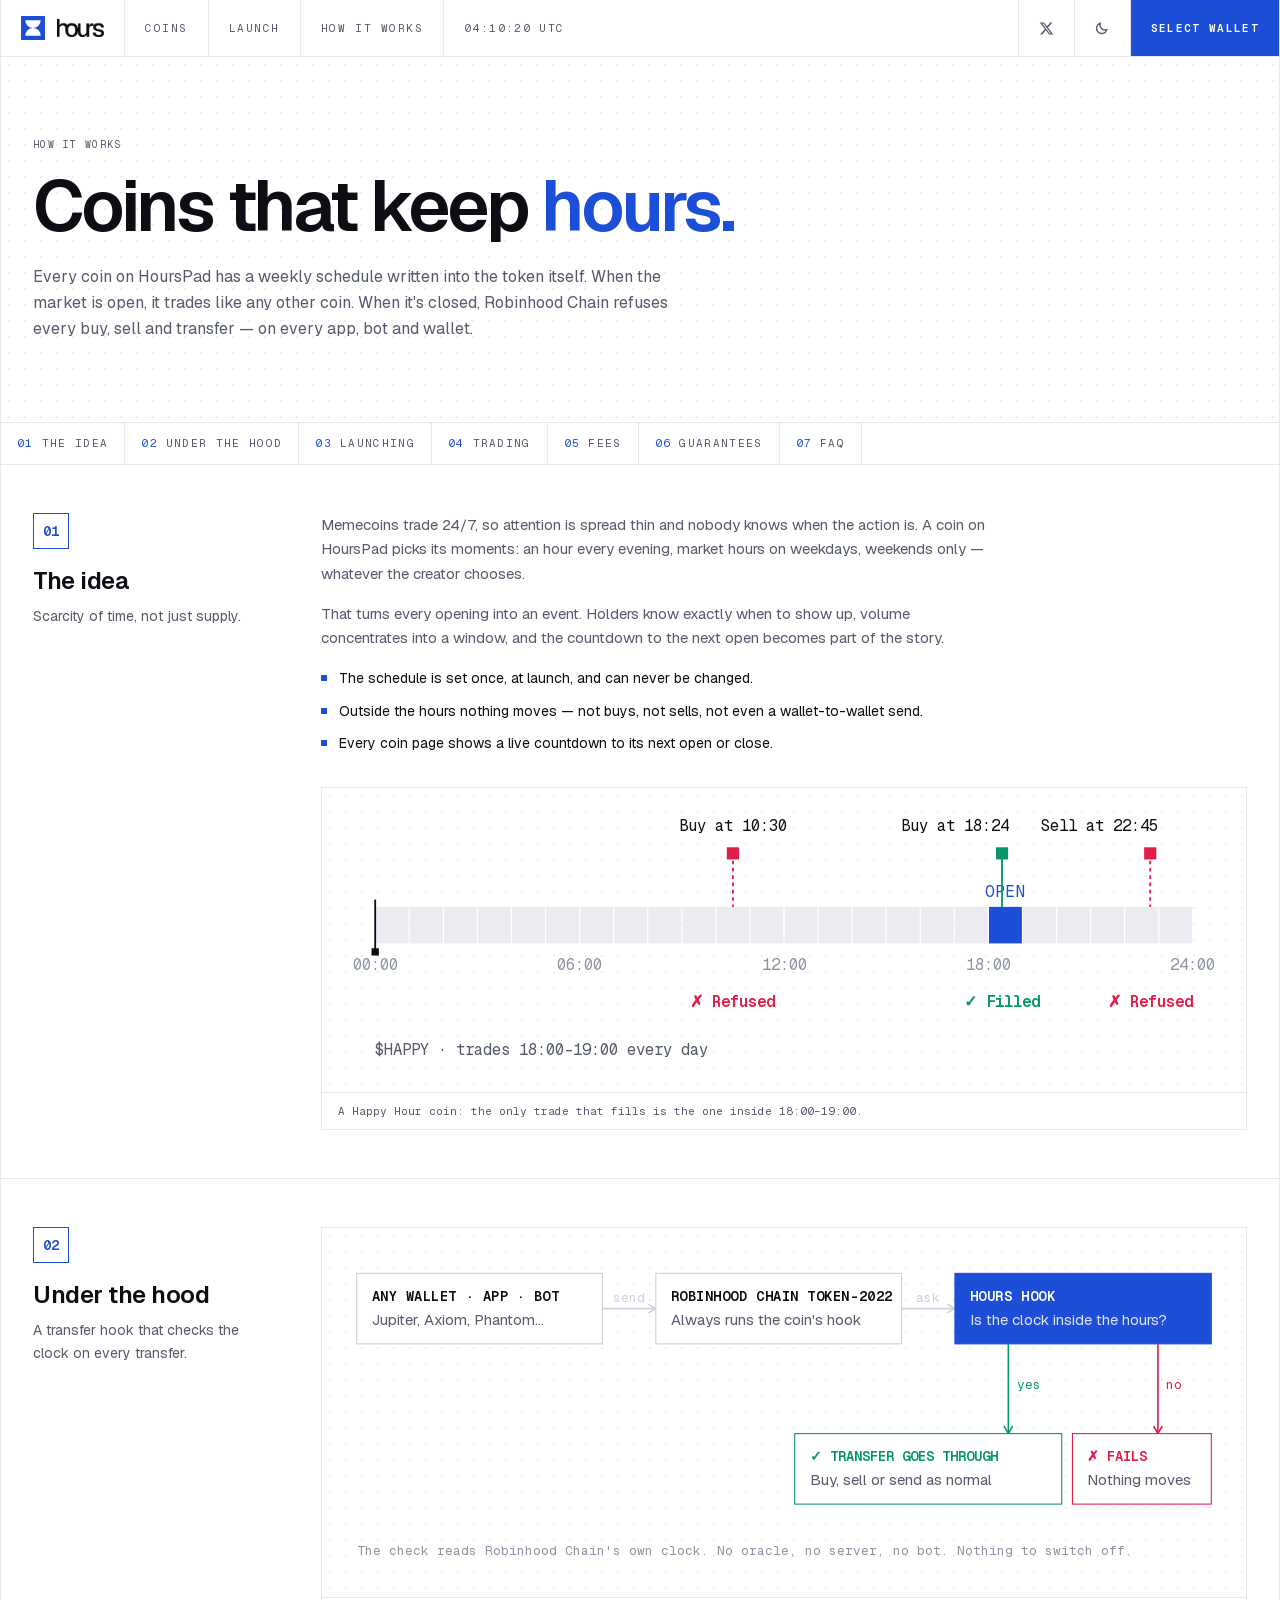
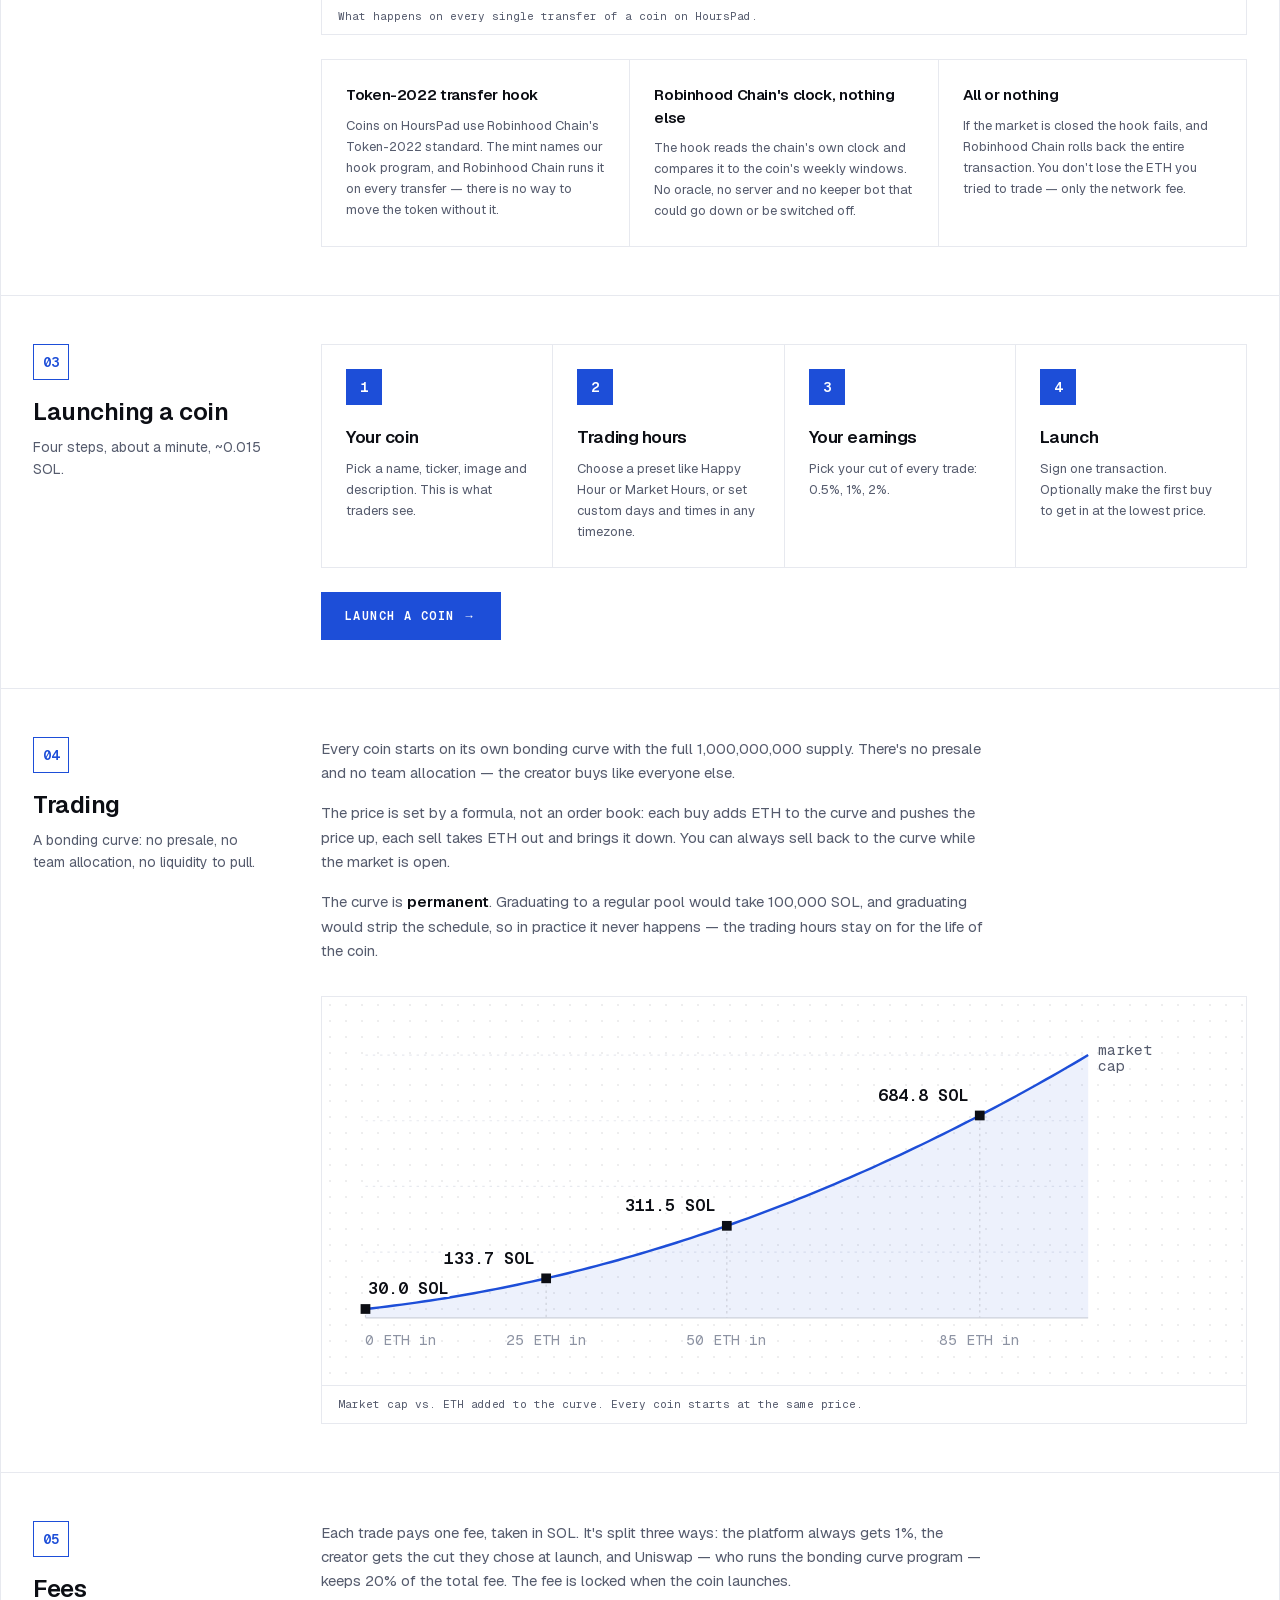
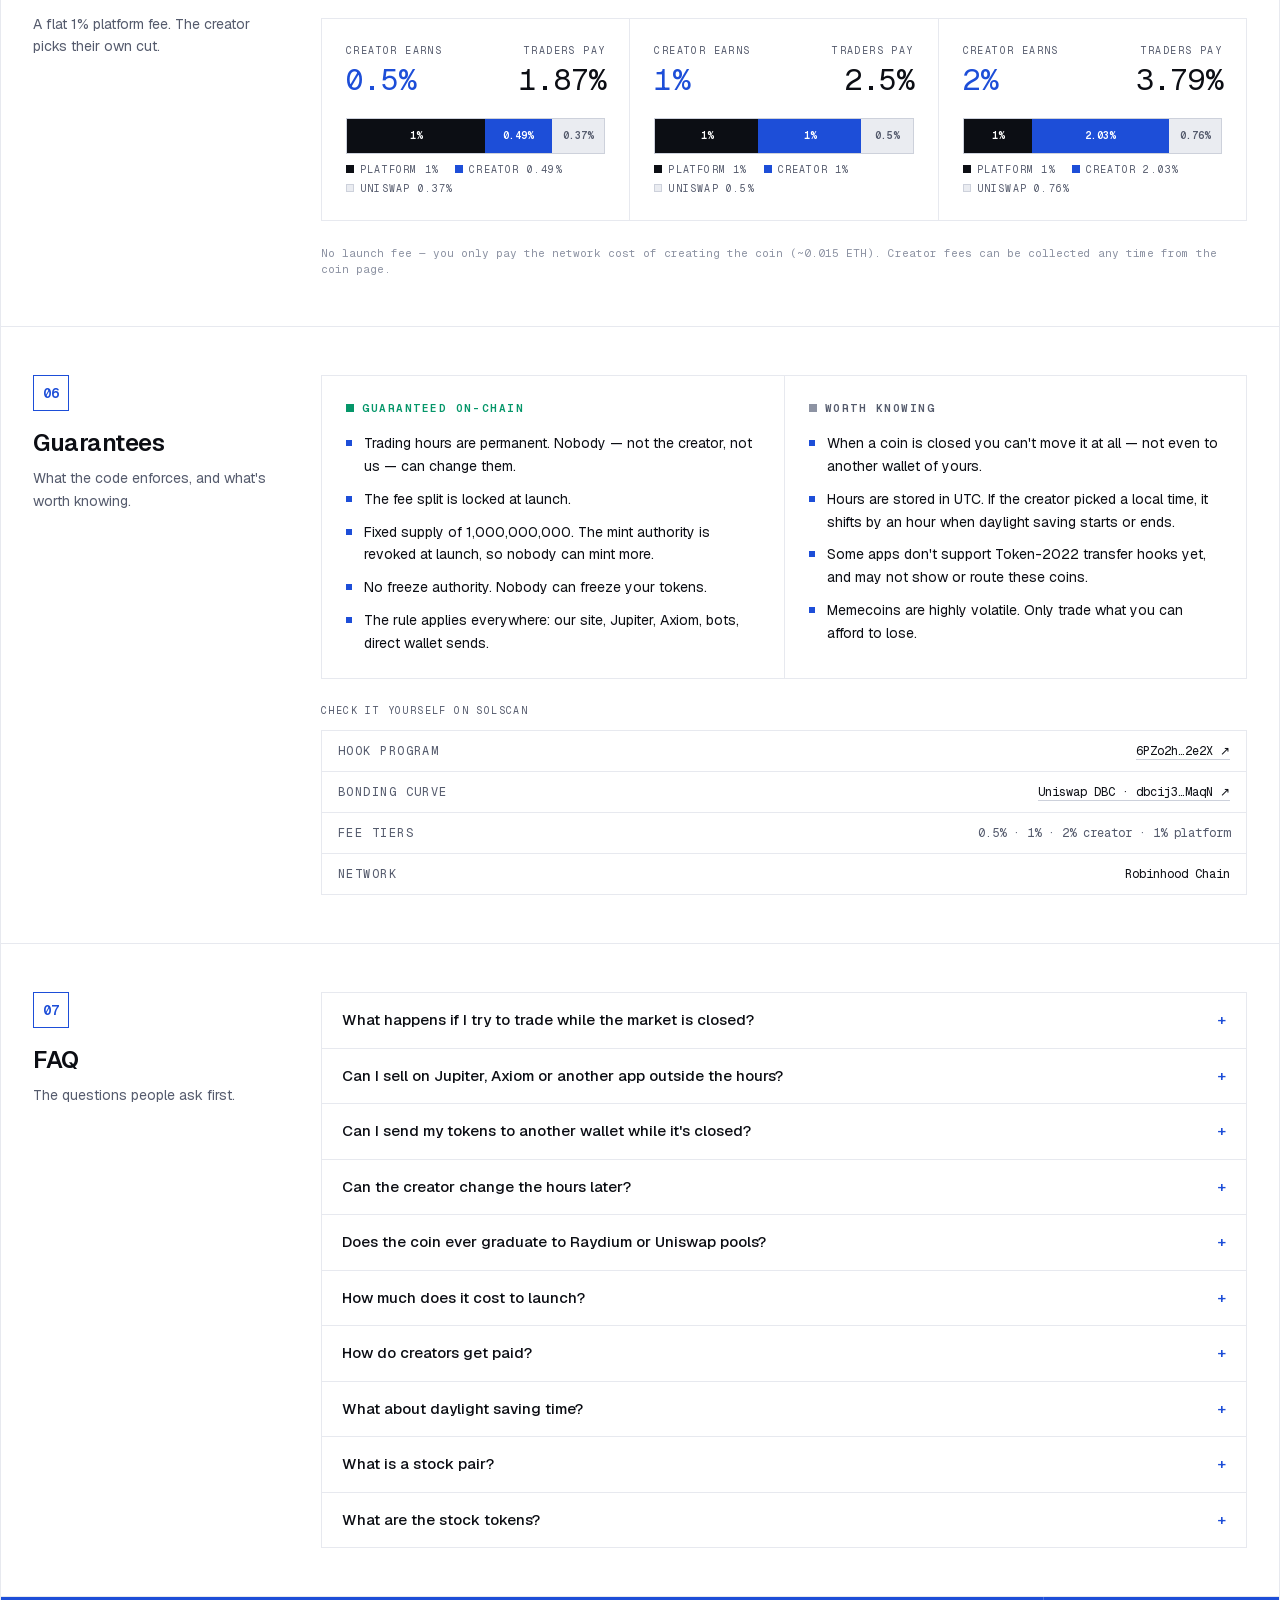
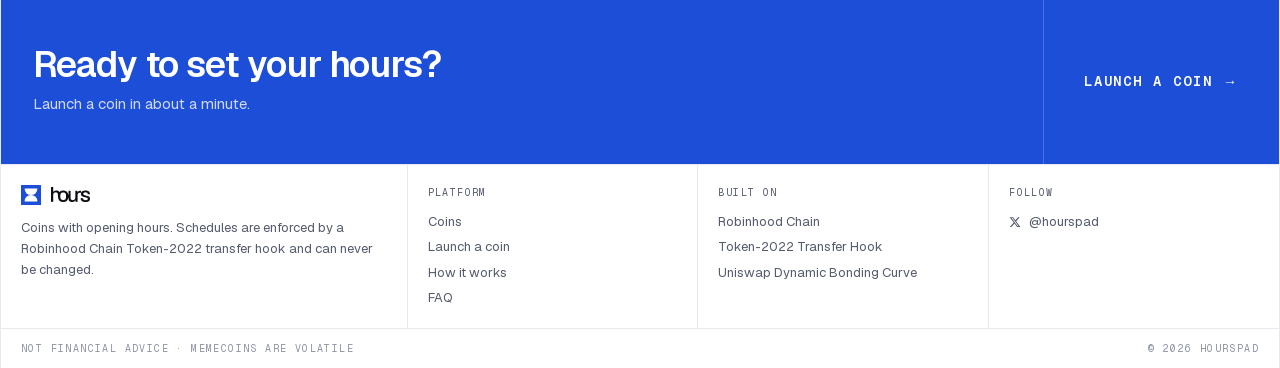
==== commit e5485b5b: "Bypass Vercel restrictions by renaming _next" ====
--- a/how-it-works.html
+++ b/how-it-works.html
@@ -1 +1 @@
-<!DOCTYPE html><!--CQ_5cCYA3mb9DSYtPW1Xb--><html lang="en"><head><meta charSet="utf-8"/><meta name="viewport" content="width=device-width, initial-scale=1"/><link rel="preload" href="/_next/static/media/22a5144ee8d83bca-s.p.woff2" as="font" crossorigin="" type="font/woff2"/><link rel="preload" href="/_next/static/media/7d4881bb7e1bf84d-s.p.woff2" as="font" crossorigin="" type="font/woff2"/><link rel="stylesheet" href="/_next/static/css/1ce12301b1489c7e.css?dpl=dpl_DbkQG8PXxqhsKhzdxBXrXk7iivcE" data-precedence="next"/><link rel="preload" as="script" fetchPriority="low" href="/_next/static/chunks/webpack-96cab7fc5d5daf1d.js?dpl=dpl_DbkQG8PXxqhsKhzdxBXrXk7iivcE"/><script src="/_next/static/chunks/4bd1b696-c023c6e3521b1417.js?dpl=dpl_DbkQG8PXxqhsKhzdxBXrXk7iivcE" async=""></script><script src="/_next/static/chunks/255-61931770bf634d82.js?dpl=dpl_DbkQG8PXxqhsKhzdxBXrXk7iivcE" async=""></script><script src="/_next/static/chunks/main-app-dd8ba6a1f9587de7.js?dpl=dpl_DbkQG8PXxqhsKhzdxBXrXk7iivcE" async=""></script><script src="/_next/static/chunks/3a91511d-7b86a14abf461da0.js?dpl=dpl_DbkQG8PXxqhsKhzdxBXrXk7iivcE" async=""></script><script src="/_next/static/chunks/907-2b02519b1565ef3d.js?dpl=dpl_DbkQG8PXxqhsKhzdxBXrXk7iivcE" async=""></script><script src="/_next/static/chunks/619-ba102abea3e3d0e4.js?dpl=dpl_DbkQG8PXxqhsKhzdxBXrXk7iivcE" async=""></script><script src="/_next/static/chunks/700-3b19eb2e2f9596cf.js?dpl=dpl_DbkQG8PXxqhsKhzdxBXrXk7iivcE" async=""></script><script src="/_next/static/chunks/294-66c5df49ff0bc5c4.js?dpl=dpl_DbkQG8PXxqhsKhzdxBXrXk7iivcE" async=""></script><script src="/_next/static/chunks/app/layout-de8322e42dd7f6e4.js?dpl=dpl_DbkQG8PXxqhsKhzdxBXrXk7iivcE" async=""></script><script src="/_next/static/chunks/79702014-9ee8d4aa71a42f20.js?dpl=dpl_DbkQG8PXxqhsKhzdxBXrXk7iivcE" async=""></script><script src="/_next/static/chunks/97b52221-3e3240ed3e205291.js?dpl=dpl_DbkQG8PXxqhsKhzdxBXrXk7iivcE" async=""></script><script src="/_next/static/chunks/2f0b94e8-f0af32bae15436c9.js?dpl=dpl_DbkQG8PXxqhsKhzdxBXrXk7iivcE" async=""></script><script src="/_next/static/chunks/22-aef83ed160ca5266.js?dpl=dpl_DbkQG8PXxqhsKhzdxBXrXk7iivcE" async=""></script><script src="/_next/static/chunks/710-6b9236e07b4af5c0.js?dpl=dpl_DbkQG8PXxqhsKhzdxBXrXk7iivcE" async=""></script><script src="/_next/static/chunks/app/how-it-works/page-169638a40826629a.js?dpl=dpl_DbkQG8PXxqhsKhzdxBXrXk7iivcE" async=""></script><meta name="next-size-adjust" content=""/><title>How it works · HoursPad</title><meta name="description" content="How HoursPad coins keep trading hours on-chain: the transfer hook, the bonding curve, fees and guarantees."/><meta name="application-name" content="HoursPad"/><meta property="og:title" content="HoursPad · coins with opening hours"/><meta property="og:description" content="Launch Robinhood Chain coins that only trade during their hours. Enforced on-chain."/><meta property="og:url" content="https://hourspad.fun"/><meta property="og:site_name" content="HoursPad"/><meta property="og:image:type" content="image/png"/><meta property="og:image:width" content="1200"/><meta property="og:image:height" content="630"/><meta property="og:image" content="https://hourspad.fun/opengraph-image.png?de965d8a4aafa7f9"/><meta name="twitter:card" content="summary_large_image"/><meta name="twitter:title" content="HoursPad · coins with opening hours"/><meta name="twitter:description" content="Launch Robinhood Chain coins that only trade during their hours. Enforced on-chain."/><meta name="twitter:image:type" content="image/png"/><meta name="twitter:image:width" content="1200"/><meta name="twitter:image:height" content="630"/><meta name="twitter:image" content="https://hourspad.fun/twitter-image.png?de965d8a4aafa7f9"/><link rel="icon" href="/favicon.ico" type="image/x-icon" sizes="16x16"/><link rel="icon" href="/icon.svg?ea979f2394097c3a" type="image/svg+xml" sizes="any"/><link rel="apple-touch-icon" href="/apple-icon.png?b54c12f2b8a58fcc" type="image/png" sizes="180x180"/><script>(function(){try{var p=localStorage.getItem('oh-theme')||'system';var d=p==='dark'||(p==='system'&&matchMedia('(prefers-color-scheme: dark)').matches);document.documentElement.dataset.theme=d?'dark':'light'}catch(e){document.documentElement.dataset.theme='dark'}})()</script><script src="/_next/static/chunks/polyfills-42372ed130431b0a.js?dpl=dpl_DbkQG8PXxqhsKhzdxBXrXk7iivcE" noModule=""></script></head><body class="__variable_246ccd __variable_c29908 font-sans antialiased"><div hidden=""><!--$--><!--/$--></div><script src="/_next/static/chunks/webpack-96cab7fc5d5daf1d.js?dpl=dpl_DbkQG8PXxqhsKhzdxBXrXk7iivcE" id="_R_" async=""></script><script>(self.__next_f=self.__next_f||[]).push([0])</script><script>self.__next_f.push([1,"1:\"$Sreact.fragment\"\n2:I[8224,[\"956\",\"static/chunks/3a91511d-7b86a14abf461da0.js?dpl=dpl_DbkQG8PXxqhsKhzdxBXrXk7iivcE\",\"907\",\"static/chunks/907-2b02519b1565ef3d.js?dpl=dpl_DbkQG8PXxqhsKhzdxBXrXk7iivcE\",\"619\",\"static/chunks/619-ba102abea3e3d0e4.js?dpl=dpl_DbkQG8PXxqhsKhzdxBXrXk7iivcE\",\"700\",\"static/chunks/700-3b19eb2e2f9596cf.js?dpl=dpl_DbkQG8PXxqhsKhzdxBXrXk7iivcE\",\"294\",\"static/chunks/294-66c5df49ff0bc5c4.js?dpl=dpl_DbkQG8PXxqhsKhzdxBXrXk7iivcE\",\"177\",\"static/chunks/app/layout-de8322e42dd7f6e4.js?dpl=dpl_DbkQG8PXxqhsKhzdxBXrXk7iivcE\"],\"Providers\"]\n3:I[1398,[\"956\",\"static/chunks/3a91511d-7b86a14abf461da0.js?dpl=dpl_DbkQG8PXxqhsKhzdxBXrXk7iivcE\",\"907\",\"static/chunks/907-2b02519b1565ef3d.js?dpl=dpl_DbkQG8PXxqhsKhzdxBXrXk7iivcE\",\"619\",\"static/chunks/619-ba102abea3e3d0e4.js?dpl=dpl_DbkQG8PXxqhsKhzdxBXrXk7iivcE\",\"700\",\"static/chunks/700-3b19eb2e2f9596cf.js?dpl=dpl_DbkQG8PXxqhsKhzdxBXrXk7iivcE\",\"294\",\"static/chunks/294-66c5df49ff0bc5c4.js?dpl=dpl_DbkQG8PXxqhsKhzdxBXrXk7iivcE\",\"177\",\"static/chunks/app/layout-de8322e42dd7f6e4.js?dpl=dpl_DbkQG8PXxqhsKhzdxBXrXk7iivcE\"],\"Header\"]\n4:I[2775,[\"956\",\"static/chunks/3a91511d-7b86a14abf461da0.js?dpl=dpl_DbkQG8PXxqhsKhzdxBXrXk7iivcE\",\"907\",\"static/chunks/907-2b02519b1565ef3d.js?dpl=dpl_DbkQG8PXxqhsKhzdxBXrXk7iivcE\",\"619\",\"static/chunks/619-ba102abea3e3d0e4.js?dpl=dpl_DbkQG8PXxqhsKhzdxBXrXk7iivcE\",\"700\",\"static/chunks/700-3b19eb2e2f9596cf.js?dpl=dpl_DbkQG8PXxqhsKhzdxBXrXk7iivcE\",\"294\",\"static/chunks/294-66c5df49ff0bc5c4.js?dpl=dpl_DbkQG8PXxqhsKhzdxBXrXk7iivcE\",\"177\",\"static/chunks/app/layout-de8322e42dd7f6e4.js?dpl=dpl_DbkQG8PXxqhsKhzdxBXrXk7iivcE\"],\"MobileWalletHint\"]\n5:I[9766,[],\"\"]\n6:I[8924,[],\"\"]\n"])</script><script>self.__next_f.push([1,"7:I[2619,[\"956\",\"static/chunks/3a91511d-7b86a14abf461da0.js?dpl=dpl_DbkQG8PXxqhsKhzdxBXrXk7iivcE\",\"983\",\"static/chunks/79702014-9ee8d4aa71a42f20.js?dpl=dpl_DbkQG8PXxqhsKhzdxBXrXk7iivcE\",\"919\",\"static/chunks/97b52221-3e3240ed3e205291.js?dpl=dpl_DbkQG8PXxqhsKhzdxBXrXk7iivcE\",\"33\",\"static/chunks/2f0b94e8-f0af32bae15436c9.js?dpl=dpl_DbkQG8PXxqhsKhzdxBXrXk7iivcE\",\"907\",\"static/chunks/907-2b02519b1565ef3d.js?dpl=dpl_DbkQG8PXxqhsKhzdxBXrXk7iivcE\",\"619\",\"static/chunks/619-ba102abea3e3d0e4.js?dpl=dpl_DbkQG8PXxqhsKhzdxBXrXk7iivcE\",\"22\",\"static/chunks/22-aef83ed160ca5266.js?dpl=dpl_DbkQG8PXxqhsKhzdxBXrXk7iivcE\",\"710\",\"static/chunks/710-6b9236e07b4af5c0.js?dpl=dpl_DbkQG8PXxqhsKhzdxBXrXk7iivcE\",\"376\",\"static/chunks/app/how-it-works/page-169638a40826629a.js?dpl=dpl_DbkQG8PXxqhsKhzdxBXrXk7iivcE\"],\"\"]\n"])</script><script>self.__next_f.push([1,"8:I[1294,[\"956\",\"static/chunks/3a91511d-7b86a14abf461da0.js?dpl=dpl_DbkQG8PXxqhsKhzdxBXrXk7iivcE\",\"907\",\"static/chunks/907-2b02519b1565ef3d.js?dpl=dpl_DbkQG8PXxqhsKhzdxBXrXk7iivcE\",\"619\",\"static/chunks/619-ba102abea3e3d0e4.js?dpl=dpl_DbkQG8PXxqhsKhzdxBXrXk7iivcE\",\"700\",\"static/chunks/700-3b19eb2e2f9596cf.js?dpl=dpl_DbkQG8PXxqhsKhzdxBXrXk7iivcE\",\"294\",\"static/chunks/294-66c5df49ff0bc5c4.js?dpl=dpl_DbkQG8PXxqhsKhzdxBXrXk7iivcE\",\"177\",\"static/chunks/app/layout-de8322e42dd7f6e4.js?dpl=dpl_DbkQG8PXxqhsKhzdxBXrXk7iivcE\"],\"LogoMark\"]\n9:I[1294,[\"956\",\"static/chunks/3a91511d-7b86a14abf461da0.js?dpl=dpl_DbkQG8PXxqhsKhzdxBXrXk7iivcE\",\"907\",\"static/chunks/907-2b02519b1565ef3d.js?dpl=dpl_DbkQG8PXxqhsKhzdxBXrXk7iivcE\",\"619\",\"static/chunks/619-ba102abea3e3d0e4.js?dpl=dpl_DbkQG8PXxqhsKhzdxBXrXk7iivcE\",\"700\",\"static/chunks/700-3b19eb2e2f9596cf.js?dpl=dpl_DbkQG8PXxqhsKhzdxBXrXk7iivcE\",\"294\",\"static/chunks/294-66c5df49ff0bc5c4.js?dpl=dpl_DbkQG8PXxqhsKhzdxBXrXk7iivcE\",\"177\",\"static/chunks/app/layout-de8322e42dd7f6e4.js?dpl=dpl_DbkQG8PXxqhsKhzdxBXrXk7iivcE\"],\"Wordmark\"]\na:I[1294,[\"956\",\"static/chunks/3a91511d-7b86a14abf461da0.js?dpl=dpl_DbkQG8PXxqhsKhzdxBXrXk7iivcE\",\"907\",\"static/chunks/907-2b02519b1565ef3d.js?dpl=dpl_DbkQG8PXxqhsKhzdxBXrXk7iivcE\",\"619\",\"static/chunks/619-ba102abea3e3d0e4.js?dpl=dpl_DbkQG8PXxqhsKhzdxBXrXk7iivcE\",\"700\",\"static/chunks/700-3b19eb2e2f9596cf.js?dpl=dpl_DbkQG8PXxqhsKhzdxBXrXk7iivcE\",\"294\",\"static/chunks/294-66c5df49ff0bc5c4.js?dpl=dpl_DbkQG8PXxqhsKhzdxBXrXk7iivcE\",\"177\",\"static/chunks/app/layout-de8322e42dd7f6e4.js?dpl=dpl_DbkQG8PXxqhsKhzdxBXrXk7iivcE\"],\"IconX\"]\n10:I[7150,[],\"\"]\n:HL[\"/_next/static/media/22a5144ee8d83bca-s.p.woff2\",\"font\",{\"crossOrigin\":\"\",\"type\":\"font/woff2\"}]\n:HL[\"/_next/static/media/7d4881bb7e1bf84d-s.p.woff2\",\"font\",{\"crossOrigin\":\"\",\"type\":\"font/woff2\"}]\n:HL[\"/_next/static/css/1ce12301b1489c7e.css?dpl=dpl_DbkQG8PXxqhsKhzdxBXrXk7iivcE\",\"style\"]\n"])</script><script>self.__next_f.push([1,"0:{\"P\":null,\"b\":\"CQ-5cCYA3mb9DSYtPW1Xb\",\"p\":\"\",\"c\":[\"\",\"how-it-works\"],\"i\":false,\"f\":[[[\"\",{\"children\":[\"how-it-works\",{\"children\":[\"__PAGE__\",{}]}]},\"$undefined\",\"$undefined\",true],[\"\",[\"$\",\"$1\",\"c\",{\"children\":[[[\"$\",\"link\",\"0\",{\"rel\":\"stylesheet\",\"href\":\"/_next/static/css/1ce12301b1489c7e.css?dpl=dpl_DbkQG8PXxqhsKhzdxBXrXk7iivcE\",\"precedence\":\"next\",\"crossOrigin\":\"$undefined\",\"nonce\":\"$undefined\"}]],[\"$\",\"html\",null,{\"lang\":\"en\",\"suppressHydrationWarning\":true,\"children\":[[\"$\",\"head\",null,{\"children\":[\"$\",\"script\",null,{\"dangerouslySetInnerHTML\":{\"__html\":\"(function(){try{var p=localStorage.getItem('oh-theme')||'system';var d=p==='dark'||(p==='system'\u0026\u0026matchMedia('(prefers-color-scheme: dark)').matches);document.documentElement.dataset.theme=d?'dark':'light'}catch(e){document.documentElement.dataset.theme='dark'}})()\"}}]}],[\"$\",\"body\",null,{\"className\":\"__variable_246ccd __variable_c29908 font-sans antialiased\",\"children\":[\"$\",\"$L2\",null,{\"children\":[\"$\",\"div\",null,{\"className\":\"mx-auto flex min-h-screen max-w-[1360px] flex-col border-x border-line\",\"children\":[[\"$\",\"$L3\",null,{}],[\"$\",\"$L4\",null,{}],[\"$\",\"main\",null,{\"className\":\"flex-1\",\"children\":[\"$\",\"$L5\",null,{\"parallelRouterKey\":\"children\",\"error\":\"$undefined\",\"errorStyles\":\"$undefined\",\"errorScripts\":\"$undefined\",\"template\":[\"$\",\"$L6\",null,{}],\"templateStyles\":\"$undefined\",\"templateScripts\":\"$undefined\",\"notFound\":[[\"$\",\"section\",null,{\"className\":\"dotgrid grid min-h-[60vh] place-items-center px-5 py-20 text-center\",\"children\":[\"$\",\"div\",null,{\"children\":[[\"$\",\"div\",null,{\"className\":\"mx-auto inline-flex items-center gap-2 bg-closed/10 px-2.5 py-1 font-mono text-[11px] font-semibold tracking-[0.12em] text-closed\",\"children\":[[\"$\",\"span\",null,{\"className\":\"inline-block h-1.5 w-1.5 bg-closed\"}],\" CLOSED · 404\"]}],[\"$\",\"h1\",null,{\"className\":\"mt-6 text-5xl font-semibold tracking-[-0.04em] sm:text-6xl\",\"children\":\"This page is closed.\"}],[\"$\",\"p\",null,{\"className\":\"mx-auto mt-4 max-w-md text-[15px] text-mute\",\"children\":\"It doesn't exist, or it never opened. Try one that's open.\"}],[\"$\",\"div\",null,{\"className\":\"mt-8 flex flex-wrap justify-center gap-3\",\"children\":[[\"$\",\"$L7\",null,{\"href\":\"/\",\"className\":\"btn-accent h-12 px-6\",\"children\":\"Browse coins\"}],[\"$\",\"$L7\",null,{\"href\":\"/how-it-works\",\"className\":\"btn-line h-12 px-6\",\"children\":\"How it works\"}]]}]]}]}],[]],\"forbidden\":\"$undefined\",\"unauthorized\":\"$undefined\"}]}],[\"$\",\"footer\",null,{\"className\":\"border-t border-line\",\"children\":[[\"$\",\"div\",null,{\"className\":\"grid gap-px bg-line sm:grid-cols-[1.4fr_1fr_1fr_1fr] [\u0026\u003e*]:bg-bg\",\"children\":[[\"$\",\"div\",null,{\"className\":\"p-5\",\"children\":[[\"$\",\"div\",null,{\"className\":\"flex items-center gap-2.5\",\"children\":[[\"$\",\"$L8\",null,{\"size\":20}],[\"$\",\"$L9\",null,{\"height\":15}]]}],[\"$\",\"p\",null,{\"className\":\"mt-3 max-w-sm text-[13px] leading-relaxed text-mute\",\"children\":\"Coins with opening hours. Schedules are enforced by a Robinhood Chain Token-2022 transfer hook and can never be changed.\"}]]}],[\"$\",\"div\",null,{\"className\":\"p-5\",\"children\":[[\"$\",\"div\",null,{\"className\":\"label mb-3\",\"children\":\"Platform\"}],[\"$\",\"ul\",null,{\"className\":\"space-y-1.5 text-[13px] text-mute\",\"children\":[[\"$\",\"li\",null,{\"children\":[\"$\",\"$L7\",null,{\"href\":\"/\",\"className\":\"hover:text-fg\",\"children\":\"Coins\"}]}],[\"$\",\"li\",null,{\"children\":[\"$\",\"$L7\",null,{\"href\":\"/launch\",\"className\":\"hover:text-fg\",\"children\":\"Launch a coin\"}]}],[\"$\",\"li\",null,{\"children\":[\"$\",\"$L7\",null,{\"href\":\"/how-it-works\",\"className\":\"hover:text-fg\",\"children\":\"How it works\"}]}],[\"$\",\"li\",null,{\"children\":[\"$\",\"$L7\",null,{\"href\":\"/how-it-works#faq\",\"className\":\"hover:text-fg\",\"children\":\"FAQ\"}]}]]}]]}],[\"$\",\"div\",null,{\"className\":\"p-5\",\"children\":[[\"$\",\"div\",null,{\"className\":\"label mb-3\",\"children\":\"Built on\"}],[\"$\",\"ul\",null,{\"className\":\"space-y-1.5 text-[13px] text-mute\",\"children\":[[\"$\",\"li\",null,{\"children\":\"Robinhood Chain\"}],[\"$\",\"li\",null,{\"children\":\"Token-2022 Transfer Hook\"}],[\"$\",\"li\",null,{\"children\":\"Uniswap Dynamic Bonding Curve\"}]]}]]}],[\"$\",\"div\",null,{\"className\":\"p-5\",\"children\":[[\"$\",\"div\",null,{\"className\":\"label mb-3\",\"children\":\"Follow\"}],[\"$\",\"ul\",null,{\"className\":\"space-y-1.5 text-[13px] text-mute\",\"children\":[\"$\",\"li\",null,{\"children\":[\"$\",\"a\",null,{\"href\":\"https://x.com/hourspad\",\"target\":\"_blank\",\"rel\":\"noopener noreferrer\",\"className\":\"inline-flex items-center gap-2 hover:text-fg\",\"children\":[[\"$\",\"$La\",null,{\"size\":12}],\" @hourspad\"]}]}]}]]}]]}],[\"$\",\"div\",null,{\"className\":\"flex flex-wrap justify-between gap-2 border-t border-line px-5 py-3 font-mono text-[10px] uppercase tracking-[0.14em] text-dim\",\"children\":[\"$Lb\",\"$Lc\"]}]]}]]}]}]}]]}]]}],{\"children\":[\"how-it-works\",\"$Ld\",{\"children\":[\"__PAGE__\",\"$Le\",{},null,false]},null,false]},null,false],\"$Lf\",false]],\"m\":\"$undefined\",\"G\":[\"$10\",[]],\"s\":false,\"S\":true}\n"])</script><script>self.__next_f.push([1,"1c:I[4431,[],\"ViewportBoundary\"]\n1e:I[4431,[],\"MetadataBoundary\"]\n1f:\"$Sreact.suspense\"\nb:[\"$\",\"span\",null,{\"children\":\"Not financial advice · Memecoins are volatile\"}]\nc:[\"$\",\"span\",null,{\"children\":[\"© \",2026,\" HoursPad\"]}]\nd:[\"$\",\"$1\",\"c\",{\"children\":[null,[\"$\",\"$L5\",null,{\"parallelRouterKey\":\"children\",\"error\":\"$undefined\",\"errorStyles\":\"$undefined\",\"errorScripts\":\"$undefined\",\"template\":[\"$\",\"$L6\",null,{}],\"templateStyles\":\"$undefined\",\"templateScripts\":\"$undefined\",\"notFound\":\"$undefined\",\"forbidden\":\"$undefined\",\"unauthorized\":\"$undefined\"}]]}]\n"])</script><script>self.__next_f.push([1,"e:[\"$\",\"$1\",\"c\",{\"children\":[[\"$\",\"div\",null,{\"children\":[[\"$\",\"section\",null,{\"className\":\"dotgrid border-b border-line px-5 py-14 sm:px-8 sm:py-20\",\"children\":[[\"$\",\"p\",null,{\"className\":\"label mb-5\",\"children\":\"How it works\"}],[\"$\",\"h1\",null,{\"className\":\"max-w-3xl text-[44px] leading-[0.95] font-semibold tracking-[-0.045em] sm:text-7xl\",\"children\":[\"Coins that keep \",[\"$\",\"span\",null,{\"className\":\"text-accent\",\"children\":\"hours.\"}]]}],[\"$\",\"p\",null,{\"className\":\"mt-6 max-w-2xl text-[16px] leading-relaxed text-mute\",\"children\":\"Every coin on HoursPad has a weekly schedule written into the token itself. When the market is open, it trades like any other coin. When it's closed, Robinhood Chain refuses every buy, sell and transfer — on every app, bot and wallet.\"}]]}],[\"$\",\"nav\",null,{\"className\":\"sticky top-14 z-10 flex overflow-x-auto border-b border-line bg-bg\",\"children\":[[\"$\",\"a\",\"idea\",{\"href\":\"#idea\",\"className\":\"flex shrink-0 items-center gap-2 border-r border-line px-4 py-3 font-mono text-[11px] uppercase tracking-[0.12em] text-mute transition-colors hover:bg-panel hover:text-fg\",\"children\":[[\"$\",\"span\",null,{\"className\":\"text-accent\",\"children\":\"01\"}],\"The idea\"]}],[\"$\",\"a\",\"hood\",{\"href\":\"#hood\",\"className\":\"flex shrink-0 items-center gap-2 border-r border-line px-4 py-3 font-mono text-[11px] uppercase tracking-[0.12em] text-mute transition-colors hover:bg-panel hover:text-fg\",\"children\":[[\"$\",\"span\",null,{\"className\":\"text-accent\",\"children\":\"02\"}],\"Under the hood\"]}],[\"$\",\"a\",\"launch\",{\"href\":\"#launch\",\"className\":\"flex shrink-0 items-center gap-2 border-r border-line px-4 py-3 font-mono text-[11px] uppercase tracking-[0.12em] text-mute transition-colors hover:bg-panel hover:text-fg\",\"children\":[[\"$\",\"span\",null,{\"className\":\"text-accent\",\"children\":\"03\"}],\"Launching\"]}],[\"$\",\"a\",\"trading\",{\"href\":\"#trading\",\"className\":\"flex shrink-0 items-center gap-2 border-r border-line px-4 py-3 font-mono text-[11px] uppercase tracking-[0.12em] text-mute transition-colors hover:bg-panel hover:text-fg\",\"children\":[[\"$\",\"span\",null,{\"className\":\"text-accent\",\"children\":\"04\"}],\"Trading\"]}],[\"$\",\"a\",\"fees\",{\"href\":\"#fees\",\"className\":\"flex shrink-0 items-center gap-2 border-r border-line px-4 py-3 font-mono text-[11px] uppercase tracking-[0.12em] text-mute transition-colors hover:bg-panel hover:text-fg\",\"children\":[[\"$\",\"span\",null,{\"className\":\"text-accent\",\"children\":\"05\"}],\"Fees\"]}],[\"$\",\"a\",\"trust\",{\"href\":\"#trust\",\"className\":\"flex shrink-0 items-center gap-2 border-r border-line px-4 py-3 font-mono text-[11px] uppercase tracking-[0.12em] text-mute transition-colors hover:bg-panel hover:text-fg\",\"children\":[[\"$\",\"span\",null,{\"className\":\"text-accent\",\"children\":\"06\"}],\"Guarantees\"]}],[\"$\",\"a\",\"faq\",{\"href\":\"#faq\",\"className\":\"flex shrink-0 items-center gap-2 border-r border-line px-4 py-3 font-mono text-[11px] uppercase tracking-[0.12em] text-mute transition-colors hover:bg-panel hover:text-fg\",\"children\":[[\"$\",\"span\",null,{\"className\":\"text-accent\",\"children\":\"07\"}],\"FAQ\"]}]]}],[\"$\",\"section\",null,{\"id\":\"idea\",\"className\":\"scroll-mt-28 border-b border-line\",\"children\":[\"$\",\"div\",null,{\"className\":\"grid gap-6 px-5 py-12 sm:px-8 lg:grid-cols-[240px_minmax(0,1fr)] lg:gap-12\",\"children\":[[\"$\",\"header\",null,{\"children\":[[\"$\",\"span\",null,{\"className\":\"grid h-9 w-9 place-items-center border border-accent font-mono text-sm font-semibold text-accent\",\"children\":\"01\"}],[\"$\",\"h2\",null,{\"className\":\"mt-4 text-2xl font-semibold tracking-[-0.02em]\",\"children\":\"The idea\"}],[\"$\",\"p\",null,{\"className\":\"mt-2 text-[14px] leading-relaxed text-mute\",\"children\":\"Scarcity of time, not just supply.\"}]]}],[\"$\",\"div\",null,{\"className\":\"min-w-0 space-y-6\",\"children\":[\"$\",\"div\",null,{\"className\":\"space-y-8\",\"children\":[[\"$\",\"div\",null,{\"className\":\"space-y-4\",\"children\":[[\"$\",\"p\",null,{\"className\":\"max-w-2xl text-[15px] leading-relaxed text-mute\",\"children\":\"Memecoins trade 24/7, so attention is spread thin and nobody knows when the action is. A coin on HoursPad picks its moments: an hour every evening, market hours on weekdays, weekends only — whatever the creator chooses.\"}],\"$L11\",\"$L12\"]}],\"$L13\"]}]}]]}]}],\"$L14\",\"$L15\",\"$L16\",\"$L17\",\"$L18\",\"$L19\",\"$L1a\"]}],null,\"$L1b\"]}]\n"])</script><script>self.__next_f.push([1,"f:[\"$\",\"$1\",\"h\",{\"children\":[null,[[\"$\",\"$L1c\",null,{\"children\":\"$L1d\"}],[\"$\",\"meta\",null,{\"name\":\"next-size-adjust\",\"content\":\"\"}]],[\"$\",\"$L1e\",null,{\"children\":[\"$\",\"div\",null,{\"hidden\":true,\"children\":[\"$\",\"$1f\",null,{\"fallback\":null,\"children\":\"$L20\"}]}]}]]}]\n"])</script><script>self.__next_f.push([1,"21:I[4443,[\"956\",\"static/chunks/3a91511d-7b86a14abf461da0.js?dpl=dpl_DbkQG8PXxqhsKhzdxBXrXk7iivcE\",\"983\",\"static/chunks/79702014-9ee8d4aa71a42f20.js?dpl=dpl_DbkQG8PXxqhsKhzdxBXrXk7iivcE\",\"919\",\"static/chunks/97b52221-3e3240ed3e205291.js?dpl=dpl_DbkQG8PXxqhsKhzdxBXrXk7iivcE\",\"33\",\"static/chunks/2f0b94e8-f0af32bae15436c9.js?dpl=dpl_DbkQG8PXxqhsKhzdxBXrXk7iivcE\",\"907\",\"static/chunks/907-2b02519b1565ef3d.js?dpl=dpl_DbkQG8PXxqhsKhzdxBXrXk7iivcE\",\"619\",\"static/chunks/619-ba102abea3e3d0e4.js?dpl=dpl_DbkQG8PXxqhsKhzdxBXrXk7iivcE\",\"22\",\"static/chunks/22-aef83ed160ca5266.js?dpl=dpl_DbkQG8PXxqhsKhzdxBXrXk7iivcE\",\"710\",\"static/chunks/710-6b9236e07b4af5c0.js?dpl=dpl_DbkQG8PXxqhsKhzdxBXrXk7iivcE\",\"376\",\"static/chunks/app/how-it-works/page-169638a40826629a.js?dpl=dpl_DbkQG8PXxqhsKhzdxBXrXk7iivcE\"],\"TradingDayDemo\"]\n"])</script><script>self.__next_f.push([1,"22:I[4443,[\"956\",\"static/chunks/3a91511d-7b86a14abf461da0.js?dpl=dpl_DbkQG8PXxqhsKhzdxBXrXk7iivcE\",\"983\",\"static/chunks/79702014-9ee8d4aa71a42f20.js?dpl=dpl_DbkQG8PXxqhsKhzdxBXrXk7iivcE\",\"919\",\"static/chunks/97b52221-3e3240ed3e205291.js?dpl=dpl_DbkQG8PXxqhsKhzdxBXrXk7iivcE\",\"33\",\"static/chunks/2f0b94e8-f0af32bae15436c9.js?dpl=dpl_DbkQG8PXxqhsKhzdxBXrXk7iivcE\",\"907\",\"static/chunks/907-2b02519b1565ef3d.js?dpl=dpl_DbkQG8PXxqhsKhzdxBXrXk7iivcE\",\"619\",\"static/chunks/619-ba102abea3e3d0e4.js?dpl=dpl_DbkQG8PXxqhsKhzdxBXrXk7iivcE\",\"22\",\"static/chunks/22-aef83ed160ca5266.js?dpl=dpl_DbkQG8PXxqhsKhzdxBXrXk7iivcE\",\"710\",\"static/chunks/710-6b9236e07b4af5c0.js?dpl=dpl_DbkQG8PXxqhsKhzdxBXrXk7iivcE\",\"376\",\"static/chunks/app/how-it-works/page-169638a40826629a.js?dpl=dpl_DbkQG8PXxqhsKhzdxBXrXk7iivcE\"],\"HookFlow\"]\n"])</script><script>self.__next_f.push([1,"23:I[4443,[\"956\",\"static/chunks/3a91511d-7b86a14abf461da0.js?dpl=dpl_DbkQG8PXxqhsKhzdxBXrXk7iivcE\",\"983\",\"static/chunks/79702014-9ee8d4aa71a42f20.js?dpl=dpl_DbkQG8PXxqhsKhzdxBXrXk7iivcE\",\"919\",\"static/chunks/97b52221-3e3240ed3e205291.js?dpl=dpl_DbkQG8PXxqhsKhzdxBXrXk7iivcE\",\"33\",\"static/chunks/2f0b94e8-f0af32bae15436c9.js?dpl=dpl_DbkQG8PXxqhsKhzdxBXrXk7iivcE\",\"907\",\"static/chunks/907-2b02519b1565ef3d.js?dpl=dpl_DbkQG8PXxqhsKhzdxBXrXk7iivcE\",\"619\",\"static/chunks/619-ba102abea3e3d0e4.js?dpl=dpl_DbkQG8PXxqhsKhzdxBXrXk7iivcE\",\"22\",\"static/chunks/22-aef83ed160ca5266.js?dpl=dpl_DbkQG8PXxqhsKhzdxBXrXk7iivcE\",\"710\",\"static/chunks/710-6b9236e07b4af5c0.js?dpl=dpl_DbkQG8PXxqhsKhzdxBXrXk7iivcE\",\"376\",\"static/chunks/app/how-it-works/page-169638a40826629a.js?dpl=dpl_DbkQG8PXxqhsKhzdxBXrXk7iivcE\"],\"CurveChart\"]\n"])</script><script>self.__next_f.push([1,"24:I[4101,[\"956\",\"static/chunks/3a91511d-7b86a14abf461da0.js?dpl=dpl_DbkQG8PXxqhsKhzdxBXrXk7iivcE\",\"983\",\"static/chunks/79702014-9ee8d4aa71a42f20.js?dpl=dpl_DbkQG8PXxqhsKhzdxBXrXk7iivcE\",\"919\",\"static/chunks/97b52221-3e3240ed3e205291.js?dpl=dpl_DbkQG8PXxqhsKhzdxBXrXk7iivcE\",\"33\",\"static/chunks/2f0b94e8-f0af32bae15436c9.js?dpl=dpl_DbkQG8PXxqhsKhzdxBXrXk7iivcE\",\"907\",\"static/chunks/907-2b02519b1565ef3d.js?dpl=dpl_DbkQG8PXxqhsKhzdxBXrXk7iivcE\",\"619\",\"static/chunks/619-ba102abea3e3d0e4.js?dpl=dpl_DbkQG8PXxqhsKhzdxBXrXk7iivcE\",\"22\",\"static/chunks/22-aef83ed160ca5266.js?dpl=dpl_DbkQG8PXxqhsKhzdxBXrXk7iivcE\",\"710\",\"static/chunks/710-6b9236e07b4af5c0.js?dpl=dpl_DbkQG8PXxqhsKhzdxBXrXk7iivcE\",\"376\",\"static/chunks/app/how-it-works/page-169638a40826629a.js?dpl=dpl_DbkQG8PXxqhsKhzdxBXrXk7iivcE\"],\"FeeSplitBar\"]\n"])</script><script>self.__next_f.push([1,"2f:I[4431,[],\"OutletBoundary\"]\n31:I[5278,[],\"AsyncMetadataOutlet\"]\n11:[\"$\",\"p\",null,{\"className\":\"max-w-2xl text-[15px] leading-relaxed text-mute\",\"children\":\"That turns every opening into an event. Holders know exactly when to show up, volume concentrates into a window, and the countdown to the next open becomes part of the story.\"}]\n"])</script><script>self.__next_f.push([1,"12:[\"$\",\"ul\",null,{\"className\":\"mt-4 space-y-2.5\",\"children\":[[\"$\",\"li\",\"The schedule is set once, at launch, and can never be changed.\",{\"className\":\"flex gap-3 text-[14px] leading-relaxed\",\"children\":[[\"$\",\"span\",null,{\"className\":\"mt-2 inline-block h-1.5 w-1.5 shrink-0 bg-accent\"}],[\"$\",\"span\",null,{\"children\":\"The schedule is set once, at launch, and can never be changed.\"}]]}],[\"$\",\"li\",\"Outside the hours nothing moves — not buys, not sells, not even a wallet-to-wallet send.\",{\"className\":\"flex gap-3 text-[14px] leading-relaxed\",\"children\":[[\"$\",\"span\",null,{\"className\":\"mt-2 inline-block h-1.5 w-1.5 shrink-0 bg-accent\"}],[\"$\",\"span\",null,{\"children\":\"Outside the hours nothing moves — not buys, not sells, not even a wallet-to-wallet send.\"}]]}],[\"$\",\"li\",\"Every coin page shows a live countdown to its next open or close.\",{\"className\":\"flex gap-3 text-[14px] leading-relaxed\",\"children\":[[\"$\",\"span\",null,{\"className\":\"mt-2 inline-block h-1.5 w-1.5 shrink-0 bg-accent\"}],[\"$\",\"span\",null,{\"children\":\"Every coin page shows a live countdown to its next open or close.\"}]]}]]}]\n"])</script><script>self.__next_f.push([1,"13:[\"$\",\"div\",null,{\"children\":[\"$\",\"figure\",null,{\"className\":\"border border-line\",\"children\":[[\"$\",\"div\",null,{\"className\":\"dotgrid overflow-x-auto p-4 sm:p-6\",\"children\":[\"$\",\"div\",null,{\"className\":\"min-w-[600px]\",\"children\":[\"$\",\"$L21\",null,{}]}]}],[\"$\",\"figcaption\",null,{\"className\":\"border-t border-line px-4 py-2.5 font-mono text-[11px] text-mute\",\"children\":\"A Happy Hour coin: the only trade that fills is the one inside 18:00–19:00.\"}]]}]}]\n"])</script><script>self.__next_f.push([1,"14:[\"$\",\"section\",null,{\"id\":\"hood\",\"className\":\"scroll-mt-28 border-b border-line\",\"children\":[\"$\",\"div\",null,{\"className\":\"grid gap-6 px-5 py-12 sm:px-8 lg:grid-cols-[240px_minmax(0,1fr)] lg:gap-12\",\"children\":[[\"$\",\"header\",null,{\"children\":[[\"$\",\"span\",null,{\"className\":\"grid h-9 w-9 place-items-center border border-accent font-mono text-sm font-semibold text-accent\",\"children\":\"02\"}],[\"$\",\"h2\",null,{\"className\":\"mt-4 text-2xl font-semibold tracking-[-0.02em]\",\"children\":\"Under the hood\"}],[\"$\",\"p\",null,{\"className\":\"mt-2 text-[14px] leading-relaxed text-mute\",\"children\":\"A transfer hook that checks the clock on every transfer.\"}]]}],[\"$\",\"div\",null,{\"className\":\"min-w-0 space-y-6\",\"children\":[[\"$\",\"figure\",null,{\"className\":\"border border-line\",\"children\":[[\"$\",\"div\",null,{\"className\":\"dotgrid overflow-x-auto p-4 sm:p-6\",\"children\":[\"$\",\"div\",null,{\"className\":\"min-w-[600px]\",\"children\":[\"$\",\"$L22\",null,{}]}]}],[\"$\",\"figcaption\",null,{\"className\":\"border-t border-line px-4 py-2.5 font-mono text-[11px] text-mute\",\"children\":\"What happens on every single transfer of a coin on HoursPad.\"}]]}],[\"$\",\"div\",null,{\"className\":\"grid gap-px border border-line bg-line sm:grid-cols-3 [\u0026\u003e*]:bg-bg\",\"children\":[[\"$\",\"div\",null,{\"className\":\"p-6\",\"children\":[[\"$\",\"h3\",null,{\"className\":\"text-[15px] font-semibold tracking-tight\",\"children\":\"Token-2022 transfer hook\"}],[\"$\",\"p\",null,{\"className\":\"mt-2 text-[13px] leading-relaxed text-mute\",\"children\":\"Coins on HoursPad use Robinhood Chain's Token-2022 standard. The mint names our hook program, and Robinhood Chain runs it on every transfer — there is no way to move the token without it.\"}]]}],[\"$\",\"div\",null,{\"className\":\"p-6\",\"children\":[[\"$\",\"h3\",null,{\"className\":\"text-[15px] font-semibold tracking-tight\",\"children\":\"Robinhood Chain's clock, nothing else\"}],[\"$\",\"p\",null,{\"className\":\"mt-2 text-[13px] leading-relaxed text-mute\",\"children\":\"The hook reads the chain's own clock and compares it to the coin's weekly windows. No oracle, no server and no keeper bot that could go down or be switched off.\"}]]}],[\"$\",\"div\",null,{\"className\":\"p-6\",\"children\":[[\"$\",\"h3\",null,{\"className\":\"text-[15px] font-semibold tracking-tight\",\"children\":\"All or nothing\"}],[\"$\",\"p\",null,{\"className\":\"mt-2 text-[13px] leading-relaxed text-mute\",\"children\":\"If the market is closed the hook fails, and Robinhood Chain rolls back the entire transaction. You don't lose the ETH you tried to trade — only the network fee.\"}]]}]]}]]}]]}]}]\n"])</script><script>self.__next_f.push([1,"15:[\"$\",\"section\",null,{\"id\":\"launch\",\"className\":\"scroll-mt-28 border-b border-line\",\"children\":[\"$\",\"div\",null,{\"className\":\"grid gap-6 px-5 py-12 sm:px-8 lg:grid-cols-[240px_minmax(0,1fr)] lg:gap-12\",\"children\":[[\"$\",\"header\",null,{\"children\":[[\"$\",\"span\",null,{\"className\":\"grid h-9 w-9 place-items-center border border-accent font-mono text-sm font-semibold text-accent\",\"children\":\"03\"}],[\"$\",\"h2\",null,{\"className\":\"mt-4 text-2xl font-semibold tracking-[-0.02em]\",\"children\":\"Launching a coin\"}],[\"$\",\"p\",null,{\"className\":\"mt-2 text-[14px] leading-relaxed text-mute\",\"children\":\"Four steps, about a minute, ~0.015 SOL.\"}]]}],[\"$\",\"div\",null,{\"className\":\"min-w-0 space-y-6\",\"children\":[[\"$\",\"ol\",null,{\"className\":\"grid gap-px border border-line bg-line sm:grid-cols-2 lg:grid-cols-4 [\u0026\u003e*]:bg-bg\",\"children\":[[\"$\",\"li\",\"Your coin\",{\"className\":\"p-6\",\"children\":[[\"$\",\"span\",null,{\"className\":\"grid h-9 w-9 place-items-center bg-accent font-mono text-sm font-semibold text-on-accent\",\"children\":1}],[\"$\",\"h3\",null,{\"className\":\"mt-5 text-[17px] font-semibold tracking-tight\",\"children\":\"Your coin\"}],[\"$\",\"p\",null,{\"className\":\"mt-2 text-[13px] leading-relaxed text-mute\",\"children\":\"Pick a name, ticker, image and description. This is what traders see.\"}]]}],[\"$\",\"li\",\"Trading hours\",{\"className\":\"p-6\",\"children\":[[\"$\",\"span\",null,{\"className\":\"grid h-9 w-9 place-items-center bg-accent font-mono text-sm font-semibold text-on-accent\",\"children\":2}],[\"$\",\"h3\",null,{\"className\":\"mt-5 text-[17px] font-semibold tracking-tight\",\"children\":\"Trading hours\"}],[\"$\",\"p\",null,{\"className\":\"mt-2 text-[13px] leading-relaxed text-mute\",\"children\":\"Choose a preset like Happy Hour or Market Hours, or set custom days and times in any timezone.\"}]]}],[\"$\",\"li\",\"Your earnings\",{\"className\":\"p-6\",\"children\":[[\"$\",\"span\",null,{\"className\":\"grid h-9 w-9 place-items-center bg-accent font-mono text-sm font-semibold text-on-accent\",\"children\":3}],[\"$\",\"h3\",null,{\"className\":\"mt-5 text-[17px] font-semibold tracking-tight\",\"children\":\"Your earnings\"}],[\"$\",\"p\",null,{\"className\":\"mt-2 text-[13px] leading-relaxed text-mute\",\"children\":\"Pick your cut of every trade: 0.5%, 1%, 2%.\"}]]}],[\"$\",\"li\",\"Launch\",{\"className\":\"p-6\",\"children\":[[\"$\",\"span\",null,{\"className\":\"grid h-9 w-9 place-items-center bg-accent font-mono text-sm font-semibold text-on-accent\",\"children\":4}],[\"$\",\"h3\",null,{\"className\":\"mt-5 text-[17px] font-semibold tracking-tight\",\"children\":\"Launch\"}],[\"$\",\"p\",null,{\"className\":\"mt-2 text-[13px] leading-relaxed text-mute\",\"children\":\"Sign one transaction. Optionally make the first buy to get in at the lowest price.\"}]]}]]}],[\"$\",\"div\",null,{\"children\":[\"$\",\"$L7\",null,{\"href\":\"/launch\",\"className\":\"btn-accent h-12 px-6\",\"children\":\"Launch a coin →\"}]}]]}]]}]}]\n"])</script><script>self.__next_f.push([1,"16:[\"$\",\"section\",null,{\"id\":\"trading\",\"className\":\"scroll-mt-28 border-b border-line\",\"children\":[\"$\",\"div\",null,{\"className\":\"grid gap-6 px-5 py-12 sm:px-8 lg:grid-cols-[240px_minmax(0,1fr)] lg:gap-12\",\"children\":[[\"$\",\"header\",null,{\"children\":[[\"$\",\"span\",null,{\"className\":\"grid h-9 w-9 place-items-center border border-accent font-mono text-sm font-semibold text-accent\",\"children\":\"04\"}],[\"$\",\"h2\",null,{\"className\":\"mt-4 text-2xl font-semibold tracking-[-0.02em]\",\"children\":\"Trading\"}],[\"$\",\"p\",null,{\"className\":\"mt-2 text-[14px] leading-relaxed text-mute\",\"children\":\"A bonding curve: no presale, no team allocation, no liquidity to pull.\"}]]}],[\"$\",\"div\",null,{\"className\":\"min-w-0 space-y-6\",\"children\":[\"$\",\"div\",null,{\"className\":\"space-y-8\",\"children\":[[\"$\",\"div\",null,{\"className\":\"space-y-4\",\"children\":[[\"$\",\"p\",null,{\"className\":\"max-w-2xl text-[15px] leading-relaxed text-mute\",\"children\":\"Every coin starts on its own bonding curve with the full 1,000,000,000 supply. There's no presale and no team allocation — the creator buys like everyone else.\"}],[\"$\",\"p\",null,{\"className\":\"max-w-2xl text-[15px] leading-relaxed text-mute\",\"children\":\"The price is set by a formula, not an order book: each buy adds ETH to the curve and pushes the price up, each sell takes ETH out and brings it down. You can always sell back to the curve while the market is open.\"}],[\"$\",\"p\",null,{\"className\":\"max-w-2xl text-[15px] leading-relaxed text-mute\",\"children\":[\"The curve is \",[\"$\",\"b\",null,{\"className\":\"font-semibold text-fg\",\"children\":\"permanent\"}],\". Graduating to a regular pool would take\",\" \",\"100,000\",\" SOL, and graduating would strip the schedule, so in practice it never happens — the trading hours stay on for the life of the coin.\"]}]]}],[\"$\",\"div\",null,{\"children\":[\"$\",\"figure\",null,{\"className\":\"border border-line\",\"children\":[[\"$\",\"div\",null,{\"className\":\"dotgrid overflow-x-auto p-4 sm:p-6\",\"children\":[\"$\",\"div\",null,{\"className\":\"min-w-[600px]\",\"children\":[\"$\",\"$L23\",null,{}]}]}],[\"$\",\"figcaption\",null,{\"className\":\"border-t border-line px-4 py-2.5 font-mono text-[11px] text-mute\",\"children\":\"Market cap vs. ETH added to the curve. Every coin starts at the same price.\"}]]}]}]]}]}]]}]}]\n"])</script><script>self.__next_f.push([1,"17:[\"$\",\"section\",null,{\"id\":\"fees\",\"className\":\"scroll-mt-28 border-b border-line\",\"children\":[\"$\",\"div\",null,{\"className\":\"grid gap-6 px-5 py-12 sm:px-8 lg:grid-cols-[240px_minmax(0,1fr)] lg:gap-12\",\"children\":[[\"$\",\"header\",null,{\"children\":[[\"$\",\"span\",null,{\"className\":\"grid h-9 w-9 place-items-center border border-accent font-mono text-sm font-semibold text-accent\",\"children\":\"05\"}],[\"$\",\"h2\",null,{\"className\":\"mt-4 text-2xl font-semibold tracking-[-0.02em]\",\"children\":\"Fees\"}],[\"$\",\"p\",null,{\"className\":\"mt-2 text-[14px] leading-relaxed text-mute\",\"children\":\"A flat 1% platform fee. The creator picks their own cut.\"}]]}],[\"$\",\"div\",null,{\"className\":\"min-w-0 space-y-6\",\"children\":[[\"$\",\"p\",null,{\"className\":\"max-w-2xl text-[15px] leading-relaxed text-mute\",\"children\":[\"Each trade pays one fee, taken in SOL. It's split three ways: the platform always gets \",1,\"%, the creator gets the cut they chose at launch, and Uniswap — who runs the bonding curve program — keeps 20% of the total fee. The fee is locked when the coin launches.\"]}],[\"$\",\"div\",null,{\"className\":\"grid gap-px border border-line bg-line lg:grid-cols-3 [\u0026\u003e*]:bg-bg\",\"children\":[[\"$\",\"div\",\"c50\",{\"className\":\"space-y-5 p-6\",\"children\":[[\"$\",\"div\",null,{\"className\":\"flex items-baseline justify-between\",\"children\":[[\"$\",\"div\",null,{\"children\":[[\"$\",\"div\",null,{\"className\":\"label\",\"children\":\"Creator earns\"}],[\"$\",\"div\",null,{\"className\":\"num mt-1 text-3xl tracking-tight text-accent\",\"children\":[0.5,\"%\"]}]]}],[\"$\",\"div\",null,{\"className\":\"text-right\",\"children\":[[\"$\",\"div\",null,{\"className\":\"label\",\"children\":\"Traders pay\"}],[\"$\",\"div\",null,{\"className\":\"num mt-1 text-3xl tracking-tight\",\"children\":[1.87,\"%\"]}]]}]]}],[\"$\",\"$L24\",null,{\"feePct\":1.87,\"creatorSharePct\":33}]]}],[\"$\",\"div\",\"c100\",{\"className\":\"space-y-5 p-6\",\"children\":[[\"$\",\"div\",null,{\"className\":\"flex items-baseline justify-between\",\"children\":[[\"$\",\"div\",null,{\"children\":[[\"$\",\"div\",null,{\"className\":\"label\",\"children\":\"Creator earns\"}],[\"$\",\"div\",null,{\"className\":\"num mt-1 text-3xl tracking-tight text-accent\",\"children\":[1,\"%\"]}]]}],[\"$\",\"div\",null,{\"className\":\"text-right\",\"children\":[[\"$\",\"div\",null,{\"className\":\"label\",\"children\":\"Traders pay\"}],[\"$\",\"div\",null,{\"className\":\"num mt-1 text-3xl tracking-tight\",\"children\":[2.5,\"%\"]}]]}]]}],[\"$\",\"$L24\",null,{\"feePct\":2.5,\"creatorSharePct\":50}]]}],[\"$\",\"div\",\"c200\",{\"className\":\"space-y-5 p-6\",\"children\":[[\"$\",\"div\",null,{\"className\":\"flex items-baseline justify-between\",\"children\":[[\"$\",\"div\",null,{\"children\":[[\"$\",\"div\",null,{\"className\":\"label\",\"children\":\"Creator earns\"}],[\"$\",\"div\",null,{\"className\":\"num mt-1 text-3xl tracking-tight text-accent\",\"children\":[2,\"%\"]}]]}],[\"$\",\"div\",null,{\"className\":\"text-right\",\"children\":[[\"$\",\"div\",null,{\"className\":\"label\",\"children\":\"Traders pay\"}],[\"$\",\"div\",null,{\"className\":\"num mt-1 text-3xl tracking-tight\",\"children\":[3.79,\"%\"]}]]}]]}],[\"$\",\"$L24\",null,{\"feePct\":3.79,\"creatorSharePct\":67}]]}]]}],[\"$\",\"p\",null,{\"className\":\"font-mono text-[11px] text-dim\",\"children\":[\"No launch fee — you only pay the network cost of creating the coin (~\",0.015,\" ETH). Creator fees can be collected any time from the coin page.\"]}]]}]]}]}]\n"])</script><script>self.__next_f.push([1,"18:[\"$\",\"section\",null,{\"id\":\"trust\",\"className\":\"scroll-mt-28 border-b border-line\",\"children\":[\"$\",\"div\",null,{\"className\":\"grid gap-6 px-5 py-12 sm:px-8 lg:grid-cols-[240px_minmax(0,1fr)] lg:gap-12\",\"children\":[[\"$\",\"header\",null,{\"children\":[[\"$\",\"span\",null,{\"className\":\"grid h-9 w-9 place-items-center border border-accent font-mono text-sm font-semibold text-accent\",\"children\":\"06\"}],[\"$\",\"h2\",null,{\"className\":\"mt-4 text-2xl font-semibold tracking-[-0.02em]\",\"children\":\"Guarantees\"}],[\"$\",\"p\",null,{\"className\":\"mt-2 text-[14px] leading-relaxed text-mute\",\"children\":\"What the code enforces, and what's worth knowing.\"}]]}],[\"$\",\"div\",null,{\"className\":\"min-w-0 space-y-6\",\"children\":[[\"$\",\"div\",null,{\"className\":\"grid gap-px border border-line bg-line lg:grid-cols-2 [\u0026\u003e*]:bg-bg\",\"children\":[[\"$\",\"div\",null,{\"className\":\"p-6\",\"children\":[[\"$\",\"h3\",null,{\"className\":\"flex items-center gap-2 font-mono text-[11px] font-semibold uppercase tracking-[0.14em] text-open\",\"children\":[[\"$\",\"span\",null,{\"className\":\"inline-block h-2 w-2 bg-open\"}],\" Guaranteed on-chain\"]}],[\"$\",\"ul\",null,{\"className\":\"mt-4 space-y-2.5\",\"children\":[[\"$\",\"li\",\"Trading hours are permanent. Nobody — not the creator, not us — can change them.\",{\"className\":\"flex gap-3 text-[14px] leading-relaxed\",\"children\":[[\"$\",\"span\",null,{\"className\":\"mt-2 inline-block h-1.5 w-1.5 shrink-0 bg-accent\"}],[\"$\",\"span\",null,{\"children\":\"Trading hours are permanent. Nobody — not the creator, not us — can change them.\"}]]}],[\"$\",\"li\",\"The fee split is locked at launch.\",{\"className\":\"flex gap-3 text-[14px] leading-relaxed\",\"children\":[[\"$\",\"span\",null,{\"className\":\"mt-2 inline-block h-1.5 w-1.5 shrink-0 bg-accent\"}],[\"$\",\"span\",null,{\"children\":\"The fee split is locked at launch.\"}]]}],[\"$\",\"li\",\"Fixed supply of 1,000,000,000. The mint authority is revoked at launch, so nobody can mint more.\",{\"className\":\"flex gap-3 text-[14px] leading-relaxed\",\"children\":[[\"$\",\"span\",null,{\"className\":\"mt-2 inline-block h-1.5 w-1.5 shrink-0 bg-accent\"}],[\"$\",\"span\",null,{\"children\":\"Fixed supply of 1,000,000,000. The mint authority is revoked at launch, so nobody can mint more.\"}]]}],[\"$\",\"li\",\"No freeze authority. Nobody can freeze your tokens.\",{\"className\":\"flex gap-3 text-[14px] leading-relaxed\",\"children\":[[\"$\",\"span\",null,{\"className\":\"mt-2 inline-block h-1.5 w-1.5 shrink-0 bg-accent\"}],[\"$\",\"span\",null,{\"children\":\"No freeze authority. Nobody can freeze your tokens.\"}]]}],[\"$\",\"li\",\"The rule applies everywhere: our site, Jupiter, Axiom, bots, direct wallet sends.\",{\"className\":\"flex gap-3 text-[14px] leading-relaxed\",\"children\":[[\"$\",\"span\",null,{\"className\":\"mt-2 inline-block h-1.5 w-1.5 shrink-0 bg-accent\"}],[\"$\",\"span\",null,{\"children\":\"The rule applies everywhere: our site, Jupiter, Axiom, bots, direct wallet sends.\"}]]}]]}]]}],[\"$\",\"div\",null,{\"className\":\"p-6\",\"children\":[[\"$\",\"h3\",null,{\"className\":\"flex items-center gap-2 font-mono text-[11px] font-semibold uppercase tracking-[0.14em] text-mute\",\"children\":[[\"$\",\"span\",null,{\"className\":\"inline-block h-2 w-2 bg-dim\"}],\" Worth knowing\"]}],[\"$\",\"ul\",null,{\"className\":\"mt-4 space-y-2.5\",\"children\":[[\"$\",\"li\",\"When a coin is closed you can't move it at all — not even to another wallet of yours.\",{\"className\":\"flex gap-3 text-[14px] leading-relaxed\",\"children\":[[\"$\",\"span\",null,{\"className\":\"mt-2 inline-block h-1.5 w-1.5 shrink-0 bg-accent\"}],[\"$\",\"span\",null,{\"children\":\"When a coin is closed you can't move it at all — not even to another wallet of yours.\"}]]}],[\"$\",\"li\",\"Hours are stored in UTC. If the creator picked a local time, it shifts by an hour when daylight saving starts or ends.\",{\"className\":\"flex gap-3 text-[14px] leading-relaxed\",\"children\":[[\"$\",\"span\",null,{\"className\":\"mt-2 inline-block h-1.5 w-1.5 shrink-0 bg-accent\"}],[\"$\",\"span\",null,{\"children\":\"Hours are stored in UTC. If the creator picked a local time, it shifts by an hour when daylight saving starts or ends.\"}]]}],\"$L25\",\"$L26\"]}]]}]]}],\"$L27\"]}]]}]}]\n"])</script><script>self.__next_f.push([1,"19:[\"$\",\"section\",null,{\"id\":\"faq\",\"className\":\"scroll-mt-28 \",\"children\":[\"$\",\"div\",null,{\"className\":\"grid gap-6 px-5 py-12 sm:px-8 lg:grid-cols-[240px_minmax(0,1fr)] lg:gap-12\",\"children\":[[\"$\",\"header\",null,{\"children\":[[\"$\",\"span\",null,{\"className\":\"grid h-9 w-9 place-items-center border border-accent font-mono text-sm font-semibold text-accent\",\"children\":\"07\"}],[\"$\",\"h2\",null,{\"className\":\"mt-4 text-2xl font-semibold tracking-[-0.02em]\",\"children\":\"FAQ\"}],[\"$\",\"p\",null,{\"className\":\"mt-2 text-[14px] leading-relaxed text-mute\",\"children\":\"The questions people ask first.\"}]]}],[\"$\",\"div\",null,{\"className\":\"min-w-0 space-y-6\",\"children\":[\"$\",\"div\",null,{\"className\":\"divide-y divide-line border border-line\",\"children\":[[\"$\",\"details\",\"What happens if I try to trade while the market is closed?\",{\"className\":\"group\",\"children\":[[\"$\",\"summary\",null,{\"className\":\"flex cursor-pointer list-none items-center justify-between gap-4 px-5 py-4 text-[15px] font-medium transition-colors hover:bg-panel\",\"children\":[\"What happens if I try to trade while the market is closed?\",[\"$\",\"span\",null,{\"className\":\"font-mono text-accent transition-transform group-open:rotate-45\",\"children\":\"+\"}]]}],[\"$\",\"p\",null,{\"className\":\"px-5 pb-5 text-[14px] leading-relaxed text-mute\",\"children\":\"The transaction fails and nothing moves. Robinhood Chain rolls it back completely, so you keep your ETH and tokens — you only pay the tiny network fee for the attempt.\"}]]}],[\"$\",\"details\",\"Can I sell on Jupiter, Axiom or another app outside the hours?\",{\"className\":\"group\",\"children\":[[\"$\",\"summary\",null,{\"className\":\"flex cursor-pointer list-none items-center justify-between gap-4 px-5 py-4 text-[15px] font-medium transition-colors hover:bg-panel\",\"children\":[\"Can I sell on Jupiter, Axiom or another app outside the hours?\",[\"$\",\"span\",null,{\"className\":\"font-mono text-accent transition-transform group-open:rotate-45\",\"children\":\"+\"}]]}],[\"$\",\"p\",null,{\"className\":\"px-5 pb-5 text-[14px] leading-relaxed text-mute\",\"children\":\"No. The rule lives in the token, not on our website, so every app, bot and aggregator hits the same check. That's the point.\"}]]}],[\"$\",\"details\",\"Can I send my tokens to another wallet while it's closed?\",{\"className\":\"group\",\"children\":[[\"$\",\"summary\",null,{\"className\":\"flex cursor-pointer list-none items-center justify-between gap-4 px-5 py-4 text-[15px] font-medium transition-colors hover:bg-panel\",\"children\":[\"Can I send my tokens to another wallet while it's closed?\",[\"$\",\"span\",null,{\"className\":\"font-mono text-accent transition-transform group-open:rotate-45\",\"children\":\"+\"}]]}],[\"$\",\"p\",null,{\"className\":\"px-5 pb-5 text-[14px] leading-relaxed text-mute\",\"children\":\"No. Every transfer goes through the hook, including plain wallet-to-wallet sends. Move tokens while the market is open.\"}]]}],[\"$\",\"details\",\"Can the creator change the hours later?\",{\"className\":\"group\",\"children\":[[\"$\",\"summary\",null,{\"className\":\"flex cursor-pointer list-none items-center justify-between gap-4 px-5 py-4 text-[15px] font-medium transition-colors hover:bg-panel\",\"children\":[\"Can the creator change the hours later?\",[\"$\",\"span\",null,{\"className\":\"font-mono text-accent transition-transform group-open:rotate-45\",\"children\":\"+\"}]]}],[\"$\",\"p\",null,{\"className\":\"px-5 pb-5 text-[14px] leading-relaxed text-mute\",\"children\":\"No. The schedule is written once at launch and there is no instruction to update it — not for the creator and not for us.\"}]]}],[\"$\",\"details\",\"Does the coin ever graduate to Raydium or Uniswap pools?\",{\"className\":\"group\",\"children\":[[\"$\",\"summary\",null,{\"className\":\"flex cursor-pointer list-none items-center justify-between gap-4 px-5 py-4 text-[15px] font-medium transition-colors hover:bg-panel\",\"children\":[\"Does the coin ever graduate to Raydium or Uniswap pools?\",\"$L28\"]}],\"$L29\"]}],\"$L2a\",\"$L2b\",\"$L2c\",\"$L2d\",\"$L2e\"]}]}]]}]}]\n"])</script><script>self.__next_f.push([1,"1a:[\"$\",\"section\",null,{\"className\":\"grid border-t border-line bg-accent text-on-accent sm:grid-cols-[1fr_auto]\",\"children\":[[\"$\",\"div\",null,{\"className\":\"px-5 py-12 sm:px-8\",\"children\":[[\"$\",\"h2\",null,{\"className\":\"text-3xl font-semibold tracking-[-0.03em] sm:text-4xl\",\"children\":\"Ready to set your hours?\"}],[\"$\",\"p\",null,{\"className\":\"mt-2 text-[15px] opacity-80\",\"children\":\"Launch a coin in about a minute.\"}]]}],[\"$\",\"$L7\",null,{\"href\":\"/launch\",\"className\":\"flex items-center justify-center gap-3 border-t border-white/20 px-10 py-8 font-mono text-sm font-semibold uppercase tracking-[0.14em] transition-colors hover:bg-black/15 sm:border-t-0 sm:border-l\",\"children\":\"Launch a coin →\"}]]}]\n"])</script><script>self.__next_f.push([1,"1b:[\"$\",\"$L2f\",null,{\"children\":[\"$L30\",[\"$\",\"$L31\",null,{\"promise\":\"$@32\"}]]}]\n"])</script><script>self.__next_f.push([1,"33:I[4443,[\"956\",\"static/chunks/3a91511d-7b86a14abf461da0.js?dpl=dpl_DbkQG8PXxqhsKhzdxBXrXk7iivcE\",\"983\",\"static/chunks/79702014-9ee8d4aa71a42f20.js?dpl=dpl_DbkQG8PXxqhsKhzdxBXrXk7iivcE\",\"919\",\"static/chunks/97b52221-3e3240ed3e205291.js?dpl=dpl_DbkQG8PXxqhsKhzdxBXrXk7iivcE\",\"33\",\"static/chunks/2f0b94e8-f0af32bae15436c9.js?dpl=dpl_DbkQG8PXxqhsKhzdxBXrXk7iivcE\",\"907\",\"static/chunks/907-2b02519b1565ef3d.js?dpl=dpl_DbkQG8PXxqhsKhzdxBXrXk7iivcE\",\"619\",\"static/chunks/619-ba102abea3e3d0e4.js?dpl=dpl_DbkQG8PXxqhsKhzdxBXrXk7iivcE\",\"22\",\"static/chunks/22-aef83ed160ca5266.js?dpl=dpl_DbkQG8PXxqhsKhzdxBXrXk7iivcE\",\"710\",\"static/chunks/710-6b9236e07b4af5c0.js?dpl=dpl_DbkQG8PXxqhsKhzdxBXrXk7iivcE\",\"376\",\"static/chunks/app/how-it-works/page-169638a40826629a.js?dpl=dpl_DbkQG8PXxqhsKhzdxBXrXk7iivcE\"],\"OnchainFacts\"]\n"])</script><script>self.__next_f.push([1,"25:[\"$\",\"li\",\"Some apps don't support Token-2022 transfer hooks yet, and may not show or route these coins.\",{\"className\":\"flex gap-3 text-[14px] leading-relaxed\",\"children\":[[\"$\",\"span\",null,{\"className\":\"mt-2 inline-block h-1.5 w-1.5 shrink-0 bg-accent\"}],[\"$\",\"span\",null,{\"children\":\"Some apps don't support Token-2022 transfer hooks yet, and may not show or route these coins.\"}]]}]\n26:[\"$\",\"li\",\"Memecoins are highly volatile. Only trade what you can afford to lose.\",{\"className\":\"flex gap-3 text-[14px] leading-relaxed\",\"children\":[[\"$\",\"span\",null,{\"className\":\"mt-2 inline-block h-1.5 w-1.5 shrink-0 bg-accent\"}],[\"$\",\"span\",null,{\"children\":\"Memecoins are highly volatile. Only trade what you can afford to lose.\"}]]}]\n27:[\"$\",\"div\",null,{\"children\":[[\"$\",\"div\",null,{\"className\":\"label mb-3\",\"children\":\"Check it yourself on Solscan\"}],[\"$\",\"$L33\",null,{}]]}]\n28:[\"$\",\"span\",null,{\"className\":\"font-mono text-accent transition-transform group-open:rotate-45\",\"children\":\"+\"}]\n29:[\"$\",\"p\",null,{\"className\":\"px-5 pb-5 text-[14px] leading-relaxed text-mute\",\"children\":\"Graduation would take 100,000 ETH in the curve, and it would remove the trading-hours rule, so coins on HoursPad are designed to stay on their bonding curve for good.\"}]\n2a:[\"$\",\"details\",\"How much does it cost to launch?\",{\"className\":\"group\",\"children\":[[\"$\",\"summary\",null,{\"className\":\"flex cursor-pointer list-none items-center justify-between gap-4 px-5 py-4 text-[15px] font-medium transition-colors hover:bg-panel\",\"children\":[\"How much does it cost to launch?\",[\"$\",\"span\",null,{\"className\":\"font-mono text-accent transition-transform group-open:rotate-45\",\"children\":\"+\"}]]}],[\"$\",\"p\",null,{\"className\":\"px-5 pb-5 text-[14px] leading-relaxed text-mute\",\"children\":\"There's no launch fee. You pay the Robinhood Chain network cost of creating the coin, about 0.015 SOL, plus any first buy you choose to make.\"}]]}]\n2b:[\"$\",\"details\",\"How do creators get paid?\",{\"className\":\"group\",\"children\":[[\"$\",\"summary\",null,{\"className\":\"flex cursor-pointer list-none items-cent"])</script><script>self.__next_f.push([1,"er justify-between gap-4 px-5 py-4 text-[15px] font-medium transition-colors hover:bg-panel\",\"children\":[\"How do creators get paid?\",[\"$\",\"span\",null,{\"className\":\"font-mono text-accent transition-transform group-open:rotate-45\",\"children\":\"+\"}]]}],[\"$\",\"p\",null,{\"className\":\"px-5 pb-5 text-[14px] leading-relaxed text-mute\",\"children\":\"The creator's cut of every trade builds up in ETH on the coin's pool. Open your coin's page with the creator wallet connected and hit Collect whenever you like.\"}]]}]\n"])</script><script>self.__next_f.push([1,"2c:[\"$\",\"details\",\"What about daylight saving time?\",{\"className\":\"group\",\"children\":[[\"$\",\"summary\",null,{\"className\":\"flex cursor-pointer list-none items-center justify-between gap-4 px-5 py-4 text-[15px] font-medium transition-colors hover:bg-panel\",\"children\":[\"What about daylight saving time?\",[\"$\",\"span\",null,{\"className\":\"font-mono text-accent transition-transform group-open:rotate-45\",\"children\":\"+\"}]]}],[\"$\",\"p\",null,{\"className\":\"px-5 pb-5 text-[14px] leading-relaxed text-mute\",\"children\":\"Schedules are stored in UTC using your timezone's offset at launch. When daylight saving changes, the hours shift by one hour in local time. Market Hours coins follow New York time at launch.\"}]]}]\n"])</script><script>self.__next_f.push([1,"2d:[\"$\",\"details\",\"What is a stock pair?\",{\"className\":\"group\",\"children\":[[\"$\",\"summary\",null,{\"className\":\"flex cursor-pointer list-none items-center justify-between gap-4 px-5 py-4 text-[15px] font-medium transition-colors hover:bg-panel\",\"children\":[\"What is a stock pair?\",[\"$\",\"span\",null,{\"className\":\"font-mono text-accent transition-transform group-open:rotate-45\",\"children\":\"+\"}]]}],[\"$\",\"p\",null,{\"className\":\"px-5 pb-5 text-[14px] leading-relaxed text-mute\",\"children\":\"A coin priced in a tokenized stock instead of SOL: S\u0026P 500, Nasdaq 100, Gold, Tesla and 11 more. Its trading hours work exactly the same. Buyers can still pay with ETH (it's swapped to the stock token for them), and the coin's price moves with the stock as well as with its own trading. Stock pairs have one fee setting: the creator earns 1%, paid in the stock token.\"}]]}]\n"])</script><script>self.__next_f.push([1,"2e:[\"$\",\"details\",\"What are the stock tokens?\",{\"className\":\"group\",\"children\":[[\"$\",\"summary\",null,{\"className\":\"flex cursor-pointer list-none items-center justify-between gap-4 px-5 py-4 text-[15px] font-medium transition-colors hover:bg-panel\",\"children\":[\"What are the stock tokens?\",[\"$\",\"span\",null,{\"className\":\"font-mono text-accent transition-transform group-open:rotate-45\",\"children\":\"+\"}]]}],[\"$\",\"p\",null,{\"className\":\"px-5 pb-5 text-[14px] leading-relaxed text-mute\",\"children\":\"They're xStocks: tokens issued by a third party that track real stocks and funds. HoursPad doesn't issue them. They aren't available in every country (including the US), and their issuer can pause or freeze them, so check that you're allowed to hold them where you live.\"}]]}]\n"])</script><script>self.__next_f.push([1,"1d:[[\"$\",\"meta\",\"0\",{\"charSet\":\"utf-8\"}],[\"$\",\"meta\",\"1\",{\"name\":\"viewport\",\"content\":\"width=device-width, initial-scale=1\"}]]\n"])</script><script>self.__next_f.push([1,"30:null\n"])</script><script>self.__next_f.push([1,"34:I[622,[],\"IconMark\"]\n"])</script><script>self.__next_f.push([1,"32:{\"metadata\":[[\"$\",\"title\",\"0\",{\"children\":\"How it works · HoursPad\"}],[\"$\",\"meta\",\"1\",{\"name\":\"description\",\"content\":\"How HoursPad coins keep trading hours on-chain: the transfer hook, the bonding curve, fees and guarantees.\"}],[\"$\",\"meta\",\"2\",{\"name\":\"application-name\",\"content\":\"HoursPad\"}],[\"$\",\"meta\",\"3\",{\"property\":\"og:title\",\"content\":\"HoursPad · coins with opening hours\"}],[\"$\",\"meta\",\"4\",{\"property\":\"og:description\",\"content\":\"Launch Robinhood Chain coins that only trade during their hours. Enforced on-chain.\"}],[\"$\",\"meta\",\"5\",{\"property\":\"og:url\",\"content\":\"https://hourspad.fun\"}],[\"$\",\"meta\",\"6\",{\"property\":\"og:site_name\",\"content\":\"HoursPad\"}],[\"$\",\"meta\",\"7\",{\"property\":\"og:image:type\",\"content\":\"image/png\"}],[\"$\",\"meta\",\"8\",{\"property\":\"og:image:width\",\"content\":\"1200\"}],[\"$\",\"meta\",\"9\",{\"property\":\"og:image:height\",\"content\":\"630\"}],[\"$\",\"meta\",\"10\",{\"property\":\"og:image\",\"content\":\"https://hourspad.fun/opengraph-image.png?de965d8a4aafa7f9\"}],[\"$\",\"meta\",\"11\",{\"name\":\"twitter:card\",\"content\":\"summary_large_image\"}],[\"$\",\"meta\",\"12\",{\"name\":\"twitter:title\",\"content\":\"HoursPad · coins with opening hours\"}],[\"$\",\"meta\",\"13\",{\"name\":\"twitter:description\",\"content\":\"Launch Robinhood Chain coins that only trade during their hours. Enforced on-chain.\"}],[\"$\",\"meta\",\"14\",{\"name\":\"twitter:image:type\",\"content\":\"image/png\"}],[\"$\",\"meta\",\"15\",{\"name\":\"twitter:image:width\",\"content\":\"1200\"}],[\"$\",\"meta\",\"16\",{\"name\":\"twitter:image:height\",\"content\":\"630\"}],[\"$\",\"meta\",\"17\",{\"name\":\"twitter:image\",\"content\":\"https://hourspad.fun/twitter-image.png?de965d8a4aafa7f9\"}],[\"$\",\"link\",\"18\",{\"rel\":\"icon\",\"href\":\"/favicon.ico\",\"type\":\"image/x-icon\",\"sizes\":\"16x16\"}],[\"$\",\"link\",\"19\",{\"rel\":\"icon\",\"href\":\"/icon.svg?ea979f2394097c3a\",\"type\":\"image/svg+xml\",\"sizes\":\"any\"}],[\"$\",\"link\",\"20\",{\"rel\":\"apple-touch-icon\",\"href\":\"/apple-icon.png?b54c12f2b8a58fcc\",\"type\":\"image/png\",\"sizes\":\"180x180\"}],[\"$\",\"$L34\",\"21\",{}]],\"error\":null,\"digest\":\"$undefined\"}\n"])</script><script>self.__next_f.push([1,"20:\"$32:metadata\"\n"])</script></body></html>+<!DOCTYPE html><!--CQ_5cCYA3mb9DSYtPW1Xb--><html lang="en"><head><meta charSet="utf-8"/><meta name="viewport" content="width=device-width, initial-scale=1"/><link rel="preload" href="/_assets/static/media/22a5144ee8d83bca-s.p.woff2" as="font" crossorigin="" type="font/woff2"/><link rel="preload" href="/_assets/static/media/7d4881bb7e1bf84d-s.p.woff2" as="font" crossorigin="" type="font/woff2"/><link rel="stylesheet" href="/_assets/static/css/1ce12301b1489c7e.css?dpl=dpl_DbkQG8PXxqhsKhzdxBXrXk7iivcE" data-precedence="next"/><link rel="preload" as="script" fetchPriority="low" href="/_assets/static/chunks/webpack-96cab7fc5d5daf1d.js?dpl=dpl_DbkQG8PXxqhsKhzdxBXrXk7iivcE"/><script src="/_assets/static/chunks/4bd1b696-c023c6e3521b1417.js?dpl=dpl_DbkQG8PXxqhsKhzdxBXrXk7iivcE" async=""></script><script src="/_assets/static/chunks/255-61931770bf634d82.js?dpl=dpl_DbkQG8PXxqhsKhzdxBXrXk7iivcE" async=""></script><script src="/_assets/static/chunks/main-app-dd8ba6a1f9587de7.js?dpl=dpl_DbkQG8PXxqhsKhzdxBXrXk7iivcE" async=""></script><script src="/_assets/static/chunks/3a91511d-7b86a14abf461da0.js?dpl=dpl_DbkQG8PXxqhsKhzdxBXrXk7iivcE" async=""></script><script src="/_assets/static/chunks/907-2b02519b1565ef3d.js?dpl=dpl_DbkQG8PXxqhsKhzdxBXrXk7iivcE" async=""></script><script src="/_assets/static/chunks/619-ba102abea3e3d0e4.js?dpl=dpl_DbkQG8PXxqhsKhzdxBXrXk7iivcE" async=""></script><script src="/_assets/static/chunks/700-3b19eb2e2f9596cf.js?dpl=dpl_DbkQG8PXxqhsKhzdxBXrXk7iivcE" async=""></script><script src="/_assets/static/chunks/294-66c5df49ff0bc5c4.js?dpl=dpl_DbkQG8PXxqhsKhzdxBXrXk7iivcE" async=""></script><script src="/_assets/static/chunks/app/layout-de8322e42dd7f6e4.js?dpl=dpl_DbkQG8PXxqhsKhzdxBXrXk7iivcE" async=""></script><script src="/_assets/static/chunks/79702014-9ee8d4aa71a42f20.js?dpl=dpl_DbkQG8PXxqhsKhzdxBXrXk7iivcE" async=""></script><script src="/_assets/static/chunks/97b52221-3e3240ed3e205291.js?dpl=dpl_DbkQG8PXxqhsKhzdxBXrXk7iivcE" async=""></script><script src="/_assets/static/chunks/2f0b94e8-f0af32bae15436c9.js?dpl=dpl_DbkQG8PXxqhsKhzdxBXrXk7iivcE" async=""></script><script src="/_assets/static/chunks/22-aef83ed160ca5266.js?dpl=dpl_DbkQG8PXxqhsKhzdxBXrXk7iivcE" async=""></script><script src="/_assets/static/chunks/710-6b9236e07b4af5c0.js?dpl=dpl_DbkQG8PXxqhsKhzdxBXrXk7iivcE" async=""></script><script src="/_assets/static/chunks/app/how-it-works/page-169638a40826629a.js?dpl=dpl_DbkQG8PXxqhsKhzdxBXrXk7iivcE" async=""></script><meta name="next-size-adjust" content=""/><title>How it works · HoursPad</title><meta name="description" content="How HoursPad coins keep trading hours on-chain: the transfer hook, the bonding curve, fees and guarantees."/><meta name="application-name" content="HoursPad"/><meta property="og:title" content="HoursPad · coins with opening hours"/><meta property="og:description" content="Launch Robinhood Chain coins that only trade during their hours. Enforced on-chain."/><meta property="og:url" content="https://hourspad.fun"/><meta property="og:site_name" content="HoursPad"/><meta property="og:image:type" content="image/png"/><meta property="og:image:width" content="1200"/><meta property="og:image:height" content="630"/><meta property="og:image" content="https://hourspad.fun/opengraph-image.png?de965d8a4aafa7f9"/><meta name="twitter:card" content="summary_large_image"/><meta name="twitter:title" content="HoursPad · coins with opening hours"/><meta name="twitter:description" content="Launch Robinhood Chain coins that only trade during their hours. Enforced on-chain."/><meta name="twitter:image:type" content="image/png"/><meta name="twitter:image:width" content="1200"/><meta name="twitter:image:height" content="630"/><meta name="twitter:image" content="https://hourspad.fun/twitter-image.png?de965d8a4aafa7f9"/><link rel="icon" href="/favicon.ico" type="image/x-icon" sizes="16x16"/><link rel="icon" href="/icon.svg?ea979f2394097c3a" type="image/svg+xml" sizes="any"/><link rel="apple-touch-icon" href="/apple-icon.png?b54c12f2b8a58fcc" type="image/png" sizes="180x180"/><script>(function(){try{var p=localStorage.getItem('oh-theme')||'system';var d=p==='dark'||(p==='system'&&matchMedia('(prefers-color-scheme: dark)').matches);document.documentElement.dataset.theme=d?'dark':'light'}catch(e){document.documentElement.dataset.theme='dark'}})()</script><script src="/_assets/static/chunks/polyfills-42372ed130431b0a.js?dpl=dpl_DbkQG8PXxqhsKhzdxBXrXk7iivcE" noModule=""></script></head><body class="__variable_246ccd __variable_c29908 font-sans antialiased"><div hidden=""><!--$--><!--/$--></div><script src="/_assets/static/chunks/webpack-96cab7fc5d5daf1d.js?dpl=dpl_DbkQG8PXxqhsKhzdxBXrXk7iivcE" id="_R_" async=""></script><script>(self.__next_f=self.__next_f||[]).push([0])</script><script>self.__next_f.push([1,"1:\"$Sreact.fragment\"\n2:I[8224,[\"956\",\"static/chunks/3a91511d-7b86a14abf461da0.js?dpl=dpl_DbkQG8PXxqhsKhzdxBXrXk7iivcE\",\"907\",\"static/chunks/907-2b02519b1565ef3d.js?dpl=dpl_DbkQG8PXxqhsKhzdxBXrXk7iivcE\",\"619\",\"static/chunks/619-ba102abea3e3d0e4.js?dpl=dpl_DbkQG8PXxqhsKhzdxBXrXk7iivcE\",\"700\",\"static/chunks/700-3b19eb2e2f9596cf.js?dpl=dpl_DbkQG8PXxqhsKhzdxBXrXk7iivcE\",\"294\",\"static/chunks/294-66c5df49ff0bc5c4.js?dpl=dpl_DbkQG8PXxqhsKhzdxBXrXk7iivcE\",\"177\",\"static/chunks/app/layout-de8322e42dd7f6e4.js?dpl=dpl_DbkQG8PXxqhsKhzdxBXrXk7iivcE\"],\"Providers\"]\n3:I[1398,[\"956\",\"static/chunks/3a91511d-7b86a14abf461da0.js?dpl=dpl_DbkQG8PXxqhsKhzdxBXrXk7iivcE\",\"907\",\"static/chunks/907-2b02519b1565ef3d.js?dpl=dpl_DbkQG8PXxqhsKhzdxBXrXk7iivcE\",\"619\",\"static/chunks/619-ba102abea3e3d0e4.js?dpl=dpl_DbkQG8PXxqhsKhzdxBXrXk7iivcE\",\"700\",\"static/chunks/700-3b19eb2e2f9596cf.js?dpl=dpl_DbkQG8PXxqhsKhzdxBXrXk7iivcE\",\"294\",\"static/chunks/294-66c5df49ff0bc5c4.js?dpl=dpl_DbkQG8PXxqhsKhzdxBXrXk7iivcE\",\"177\",\"static/chunks/app/layout-de8322e42dd7f6e4.js?dpl=dpl_DbkQG8PXxqhsKhzdxBXrXk7iivcE\"],\"Header\"]\n4:I[2775,[\"956\",\"static/chunks/3a91511d-7b86a14abf461da0.js?dpl=dpl_DbkQG8PXxqhsKhzdxBXrXk7iivcE\",\"907\",\"static/chunks/907-2b02519b1565ef3d.js?dpl=dpl_DbkQG8PXxqhsKhzdxBXrXk7iivcE\",\"619\",\"static/chunks/619-ba102abea3e3d0e4.js?dpl=dpl_DbkQG8PXxqhsKhzdxBXrXk7iivcE\",\"700\",\"static/chunks/700-3b19eb2e2f9596cf.js?dpl=dpl_DbkQG8PXxqhsKhzdxBXrXk7iivcE\",\"294\",\"static/chunks/294-66c5df49ff0bc5c4.js?dpl=dpl_DbkQG8PXxqhsKhzdxBXrXk7iivcE\",\"177\",\"static/chunks/app/layout-de8322e42dd7f6e4.js?dpl=dpl_DbkQG8PXxqhsKhzdxBXrXk7iivcE\"],\"MobileWalletHint\"]\n5:I[9766,[],\"\"]\n6:I[8924,[],\"\"]\n"])</script><script>self.__next_f.push([1,"7:I[2619,[\"956\",\"static/chunks/3a91511d-7b86a14abf461da0.js?dpl=dpl_DbkQG8PXxqhsKhzdxBXrXk7iivcE\",\"983\",\"static/chunks/79702014-9ee8d4aa71a42f20.js?dpl=dpl_DbkQG8PXxqhsKhzdxBXrXk7iivcE\",\"919\",\"static/chunks/97b52221-3e3240ed3e205291.js?dpl=dpl_DbkQG8PXxqhsKhzdxBXrXk7iivcE\",\"33\",\"static/chunks/2f0b94e8-f0af32bae15436c9.js?dpl=dpl_DbkQG8PXxqhsKhzdxBXrXk7iivcE\",\"907\",\"static/chunks/907-2b02519b1565ef3d.js?dpl=dpl_DbkQG8PXxqhsKhzdxBXrXk7iivcE\",\"619\",\"static/chunks/619-ba102abea3e3d0e4.js?dpl=dpl_DbkQG8PXxqhsKhzdxBXrXk7iivcE\",\"22\",\"static/chunks/22-aef83ed160ca5266.js?dpl=dpl_DbkQG8PXxqhsKhzdxBXrXk7iivcE\",\"710\",\"static/chunks/710-6b9236e07b4af5c0.js?dpl=dpl_DbkQG8PXxqhsKhzdxBXrXk7iivcE\",\"376\",\"static/chunks/app/how-it-works/page-169638a40826629a.js?dpl=dpl_DbkQG8PXxqhsKhzdxBXrXk7iivcE\"],\"\"]\n"])</script><script>self.__next_f.push([1,"8:I[1294,[\"956\",\"static/chunks/3a91511d-7b86a14abf461da0.js?dpl=dpl_DbkQG8PXxqhsKhzdxBXrXk7iivcE\",\"907\",\"static/chunks/907-2b02519b1565ef3d.js?dpl=dpl_DbkQG8PXxqhsKhzdxBXrXk7iivcE\",\"619\",\"static/chunks/619-ba102abea3e3d0e4.js?dpl=dpl_DbkQG8PXxqhsKhzdxBXrXk7iivcE\",\"700\",\"static/chunks/700-3b19eb2e2f9596cf.js?dpl=dpl_DbkQG8PXxqhsKhzdxBXrXk7iivcE\",\"294\",\"static/chunks/294-66c5df49ff0bc5c4.js?dpl=dpl_DbkQG8PXxqhsKhzdxBXrXk7iivcE\",\"177\",\"static/chunks/app/layout-de8322e42dd7f6e4.js?dpl=dpl_DbkQG8PXxqhsKhzdxBXrXk7iivcE\"],\"LogoMark\"]\n9:I[1294,[\"956\",\"static/chunks/3a91511d-7b86a14abf461da0.js?dpl=dpl_DbkQG8PXxqhsKhzdxBXrXk7iivcE\",\"907\",\"static/chunks/907-2b02519b1565ef3d.js?dpl=dpl_DbkQG8PXxqhsKhzdxBXrXk7iivcE\",\"619\",\"static/chunks/619-ba102abea3e3d0e4.js?dpl=dpl_DbkQG8PXxqhsKhzdxBXrXk7iivcE\",\"700\",\"static/chunks/700-3b19eb2e2f9596cf.js?dpl=dpl_DbkQG8PXxqhsKhzdxBXrXk7iivcE\",\"294\",\"static/chunks/294-66c5df49ff0bc5c4.js?dpl=dpl_DbkQG8PXxqhsKhzdxBXrXk7iivcE\",\"177\",\"static/chunks/app/layout-de8322e42dd7f6e4.js?dpl=dpl_DbkQG8PXxqhsKhzdxBXrXk7iivcE\"],\"Wordmark\"]\na:I[1294,[\"956\",\"static/chunks/3a91511d-7b86a14abf461da0.js?dpl=dpl_DbkQG8PXxqhsKhzdxBXrXk7iivcE\",\"907\",\"static/chunks/907-2b02519b1565ef3d.js?dpl=dpl_DbkQG8PXxqhsKhzdxBXrXk7iivcE\",\"619\",\"static/chunks/619-ba102abea3e3d0e4.js?dpl=dpl_DbkQG8PXxqhsKhzdxBXrXk7iivcE\",\"700\",\"static/chunks/700-3b19eb2e2f9596cf.js?dpl=dpl_DbkQG8PXxqhsKhzdxBXrXk7iivcE\",\"294\",\"static/chunks/294-66c5df49ff0bc5c4.js?dpl=dpl_DbkQG8PXxqhsKhzdxBXrXk7iivcE\",\"177\",\"static/chunks/app/layout-de8322e42dd7f6e4.js?dpl=dpl_DbkQG8PXxqhsKhzdxBXrXk7iivcE\"],\"IconX\"]\n10:I[7150,[],\"\"]\n:HL[\"/_assets/static/media/22a5144ee8d83bca-s.p.woff2\",\"font\",{\"crossOrigin\":\"\",\"type\":\"font/woff2\"}]\n:HL[\"/_assets/static/media/7d4881bb7e1bf84d-s.p.woff2\",\"font\",{\"crossOrigin\":\"\",\"type\":\"font/woff2\"}]\n:HL[\"/_assets/static/css/1ce12301b1489c7e.css?dpl=dpl_DbkQG8PXxqhsKhzdxBXrXk7iivcE\",\"style\"]\n"])</script><script>self.__next_f.push([1,"0:{\"P\":null,\"b\":\"CQ-5cCYA3mb9DSYtPW1Xb\",\"p\":\"\",\"c\":[\"\",\"how-it-works\"],\"i\":false,\"f\":[[[\"\",{\"children\":[\"how-it-works\",{\"children\":[\"__PAGE__\",{}]}]},\"$undefined\",\"$undefined\",true],[\"\",[\"$\",\"$1\",\"c\",{\"children\":[[[\"$\",\"link\",\"0\",{\"rel\":\"stylesheet\",\"href\":\"/_assets/static/css/1ce12301b1489c7e.css?dpl=dpl_DbkQG8PXxqhsKhzdxBXrXk7iivcE\",\"precedence\":\"next\",\"crossOrigin\":\"$undefined\",\"nonce\":\"$undefined\"}]],[\"$\",\"html\",null,{\"lang\":\"en\",\"suppressHydrationWarning\":true,\"children\":[[\"$\",\"head\",null,{\"children\":[\"$\",\"script\",null,{\"dangerouslySetInnerHTML\":{\"__html\":\"(function(){try{var p=localStorage.getItem('oh-theme')||'system';var d=p==='dark'||(p==='system'\u0026\u0026matchMedia('(prefers-color-scheme: dark)').matches);document.documentElement.dataset.theme=d?'dark':'light'}catch(e){document.documentElement.dataset.theme='dark'}})()\"}}]}],[\"$\",\"body\",null,{\"className\":\"__variable_246ccd __variable_c29908 font-sans antialiased\",\"children\":[\"$\",\"$L2\",null,{\"children\":[\"$\",\"div\",null,{\"className\":\"mx-auto flex min-h-screen max-w-[1360px] flex-col border-x border-line\",\"children\":[[\"$\",\"$L3\",null,{}],[\"$\",\"$L4\",null,{}],[\"$\",\"main\",null,{\"className\":\"flex-1\",\"children\":[\"$\",\"$L5\",null,{\"parallelRouterKey\":\"children\",\"error\":\"$undefined\",\"errorStyles\":\"$undefined\",\"errorScripts\":\"$undefined\",\"template\":[\"$\",\"$L6\",null,{}],\"templateStyles\":\"$undefined\",\"templateScripts\":\"$undefined\",\"notFound\":[[\"$\",\"section\",null,{\"className\":\"dotgrid grid min-h-[60vh] place-items-center px-5 py-20 text-center\",\"children\":[\"$\",\"div\",null,{\"children\":[[\"$\",\"div\",null,{\"className\":\"mx-auto inline-flex items-center gap-2 bg-closed/10 px-2.5 py-1 font-mono text-[11px] font-semibold tracking-[0.12em] text-closed\",\"children\":[[\"$\",\"span\",null,{\"className\":\"inline-block h-1.5 w-1.5 bg-closed\"}],\" CLOSED · 404\"]}],[\"$\",\"h1\",null,{\"className\":\"mt-6 text-5xl font-semibold tracking-[-0.04em] sm:text-6xl\",\"children\":\"This page is closed.\"}],[\"$\",\"p\",null,{\"className\":\"mx-auto mt-4 max-w-md text-[15px] text-mute\",\"children\":\"It doesn't exist, or it never opened. Try one that's open.\"}],[\"$\",\"div\",null,{\"className\":\"mt-8 flex flex-wrap justify-center gap-3\",\"children\":[[\"$\",\"$L7\",null,{\"href\":\"/\",\"className\":\"btn-accent h-12 px-6\",\"children\":\"Browse coins\"}],[\"$\",\"$L7\",null,{\"href\":\"/how-it-works\",\"className\":\"btn-line h-12 px-6\",\"children\":\"How it works\"}]]}]]}]}],[]],\"forbidden\":\"$undefined\",\"unauthorized\":\"$undefined\"}]}],[\"$\",\"footer\",null,{\"className\":\"border-t border-line\",\"children\":[[\"$\",\"div\",null,{\"className\":\"grid gap-px bg-line sm:grid-cols-[1.4fr_1fr_1fr_1fr] [\u0026\u003e*]:bg-bg\",\"children\":[[\"$\",\"div\",null,{\"className\":\"p-5\",\"children\":[[\"$\",\"div\",null,{\"className\":\"flex items-center gap-2.5\",\"children\":[[\"$\",\"$L8\",null,{\"size\":20}],[\"$\",\"$L9\",null,{\"height\":15}]]}],[\"$\",\"p\",null,{\"className\":\"mt-3 max-w-sm text-[13px] leading-relaxed text-mute\",\"children\":\"Coins with opening hours. Schedules are enforced by a Robinhood Chain Token-2022 transfer hook and can never be changed.\"}]]}],[\"$\",\"div\",null,{\"className\":\"p-5\",\"children\":[[\"$\",\"div\",null,{\"className\":\"label mb-3\",\"children\":\"Platform\"}],[\"$\",\"ul\",null,{\"className\":\"space-y-1.5 text-[13px] text-mute\",\"children\":[[\"$\",\"li\",null,{\"children\":[\"$\",\"$L7\",null,{\"href\":\"/\",\"className\":\"hover:text-fg\",\"children\":\"Coins\"}]}],[\"$\",\"li\",null,{\"children\":[\"$\",\"$L7\",null,{\"href\":\"/launch\",\"className\":\"hover:text-fg\",\"children\":\"Launch a coin\"}]}],[\"$\",\"li\",null,{\"children\":[\"$\",\"$L7\",null,{\"href\":\"/how-it-works\",\"className\":\"hover:text-fg\",\"children\":\"How it works\"}]}],[\"$\",\"li\",null,{\"children\":[\"$\",\"$L7\",null,{\"href\":\"/how-it-works#faq\",\"className\":\"hover:text-fg\",\"children\":\"FAQ\"}]}]]}]]}],[\"$\",\"div\",null,{\"className\":\"p-5\",\"children\":[[\"$\",\"div\",null,{\"className\":\"label mb-3\",\"children\":\"Built on\"}],[\"$\",\"ul\",null,{\"className\":\"space-y-1.5 text-[13px] text-mute\",\"children\":[[\"$\",\"li\",null,{\"children\":\"Robinhood Chain\"}],[\"$\",\"li\",null,{\"children\":\"Token-2022 Transfer Hook\"}],[\"$\",\"li\",null,{\"children\":\"Uniswap Dynamic Bonding Curve\"}]]}]]}],[\"$\",\"div\",null,{\"className\":\"p-5\",\"children\":[[\"$\",\"div\",null,{\"className\":\"label mb-3\",\"children\":\"Follow\"}],[\"$\",\"ul\",null,{\"className\":\"space-y-1.5 text-[13px] text-mute\",\"children\":[\"$\",\"li\",null,{\"children\":[\"$\",\"a\",null,{\"href\":\"https://x.com/hourspad\",\"target\":\"_blank\",\"rel\":\"noopener noreferrer\",\"className\":\"inline-flex items-center gap-2 hover:text-fg\",\"children\":[[\"$\",\"$La\",null,{\"size\":12}],\" @hourspad\"]}]}]}]]}]]}],[\"$\",\"div\",null,{\"className\":\"flex flex-wrap justify-between gap-2 border-t border-line px-5 py-3 font-mono text-[10px] uppercase tracking-[0.14em] text-dim\",\"children\":[\"$Lb\",\"$Lc\"]}]]}]]}]}]}]]}]]}],{\"children\":[\"how-it-works\",\"$Ld\",{\"children\":[\"__PAGE__\",\"$Le\",{},null,false]},null,false]},null,false],\"$Lf\",false]],\"m\":\"$undefined\",\"G\":[\"$10\",[]],\"s\":false,\"S\":true}\n"])</script><script>self.__next_f.push([1,"1c:I[4431,[],\"ViewportBoundary\"]\n1e:I[4431,[],\"MetadataBoundary\"]\n1f:\"$Sreact.suspense\"\nb:[\"$\",\"span\",null,{\"children\":\"Not financial advice · Memecoins are volatile\"}]\nc:[\"$\",\"span\",null,{\"children\":[\"© \",2026,\" HoursPad\"]}]\nd:[\"$\",\"$1\",\"c\",{\"children\":[null,[\"$\",\"$L5\",null,{\"parallelRouterKey\":\"children\",\"error\":\"$undefined\",\"errorStyles\":\"$undefined\",\"errorScripts\":\"$undefined\",\"template\":[\"$\",\"$L6\",null,{}],\"templateStyles\":\"$undefined\",\"templateScripts\":\"$undefined\",\"notFound\":\"$undefined\",\"forbidden\":\"$undefined\",\"unauthorized\":\"$undefined\"}]]}]\n"])</script><script>self.__next_f.push([1,"e:[\"$\",\"$1\",\"c\",{\"children\":[[\"$\",\"div\",null,{\"children\":[[\"$\",\"section\",null,{\"className\":\"dotgrid border-b border-line px-5 py-14 sm:px-8 sm:py-20\",\"children\":[[\"$\",\"p\",null,{\"className\":\"label mb-5\",\"children\":\"How it works\"}],[\"$\",\"h1\",null,{\"className\":\"max-w-3xl text-[44px] leading-[0.95] font-semibold tracking-[-0.045em] sm:text-7xl\",\"children\":[\"Coins that keep \",[\"$\",\"span\",null,{\"className\":\"text-accent\",\"children\":\"hours.\"}]]}],[\"$\",\"p\",null,{\"className\":\"mt-6 max-w-2xl text-[16px] leading-relaxed text-mute\",\"children\":\"Every coin on HoursPad has a weekly schedule written into the token itself. When the market is open, it trades like any other coin. When it's closed, Robinhood Chain refuses every buy, sell and transfer — on every app, bot and wallet.\"}]]}],[\"$\",\"nav\",null,{\"className\":\"sticky top-14 z-10 flex overflow-x-auto border-b border-line bg-bg\",\"children\":[[\"$\",\"a\",\"idea\",{\"href\":\"#idea\",\"className\":\"flex shrink-0 items-center gap-2 border-r border-line px-4 py-3 font-mono text-[11px] uppercase tracking-[0.12em] text-mute transition-colors hover:bg-panel hover:text-fg\",\"children\":[[\"$\",\"span\",null,{\"className\":\"text-accent\",\"children\":\"01\"}],\"The idea\"]}],[\"$\",\"a\",\"hood\",{\"href\":\"#hood\",\"className\":\"flex shrink-0 items-center gap-2 border-r border-line px-4 py-3 font-mono text-[11px] uppercase tracking-[0.12em] text-mute transition-colors hover:bg-panel hover:text-fg\",\"children\":[[\"$\",\"span\",null,{\"className\":\"text-accent\",\"children\":\"02\"}],\"Under the hood\"]}],[\"$\",\"a\",\"launch\",{\"href\":\"#launch\",\"className\":\"flex shrink-0 items-center gap-2 border-r border-line px-4 py-3 font-mono text-[11px] uppercase tracking-[0.12em] text-mute transition-colors hover:bg-panel hover:text-fg\",\"children\":[[\"$\",\"span\",null,{\"className\":\"text-accent\",\"children\":\"03\"}],\"Launching\"]}],[\"$\",\"a\",\"trading\",{\"href\":\"#trading\",\"className\":\"flex shrink-0 items-center gap-2 border-r border-line px-4 py-3 font-mono text-[11px] uppercase tracking-[0.12em] text-mute transition-colors hover:bg-panel hover:text-fg\",\"children\":[[\"$\",\"span\",null,{\"className\":\"text-accent\",\"children\":\"04\"}],\"Trading\"]}],[\"$\",\"a\",\"fees\",{\"href\":\"#fees\",\"className\":\"flex shrink-0 items-center gap-2 border-r border-line px-4 py-3 font-mono text-[11px] uppercase tracking-[0.12em] text-mute transition-colors hover:bg-panel hover:text-fg\",\"children\":[[\"$\",\"span\",null,{\"className\":\"text-accent\",\"children\":\"05\"}],\"Fees\"]}],[\"$\",\"a\",\"trust\",{\"href\":\"#trust\",\"className\":\"flex shrink-0 items-center gap-2 border-r border-line px-4 py-3 font-mono text-[11px] uppercase tracking-[0.12em] text-mute transition-colors hover:bg-panel hover:text-fg\",\"children\":[[\"$\",\"span\",null,{\"className\":\"text-accent\",\"children\":\"06\"}],\"Guarantees\"]}],[\"$\",\"a\",\"faq\",{\"href\":\"#faq\",\"className\":\"flex shrink-0 items-center gap-2 border-r border-line px-4 py-3 font-mono text-[11px] uppercase tracking-[0.12em] text-mute transition-colors hover:bg-panel hover:text-fg\",\"children\":[[\"$\",\"span\",null,{\"className\":\"text-accent\",\"children\":\"07\"}],\"FAQ\"]}]]}],[\"$\",\"section\",null,{\"id\":\"idea\",\"className\":\"scroll-mt-28 border-b border-line\",\"children\":[\"$\",\"div\",null,{\"className\":\"grid gap-6 px-5 py-12 sm:px-8 lg:grid-cols-[240px_minmax(0,1fr)] lg:gap-12\",\"children\":[[\"$\",\"header\",null,{\"children\":[[\"$\",\"span\",null,{\"className\":\"grid h-9 w-9 place-items-center border border-accent font-mono text-sm font-semibold text-accent\",\"children\":\"01\"}],[\"$\",\"h2\",null,{\"className\":\"mt-4 text-2xl font-semibold tracking-[-0.02em]\",\"children\":\"The idea\"}],[\"$\",\"p\",null,{\"className\":\"mt-2 text-[14px] leading-relaxed text-mute\",\"children\":\"Scarcity of time, not just supply.\"}]]}],[\"$\",\"div\",null,{\"className\":\"min-w-0 space-y-6\",\"children\":[\"$\",\"div\",null,{\"className\":\"space-y-8\",\"children\":[[\"$\",\"div\",null,{\"className\":\"space-y-4\",\"children\":[[\"$\",\"p\",null,{\"className\":\"max-w-2xl text-[15px] leading-relaxed text-mute\",\"children\":\"Memecoins trade 24/7, so attention is spread thin and nobody knows when the action is. A coin on HoursPad picks its moments: an hour every evening, market hours on weekdays, weekends only — whatever the creator chooses.\"}],\"$L11\",\"$L12\"]}],\"$L13\"]}]}]]}]}],\"$L14\",\"$L15\",\"$L16\",\"$L17\",\"$L18\",\"$L19\",\"$L1a\"]}],null,\"$L1b\"]}]\n"])</script><script>self.__next_f.push([1,"f:[\"$\",\"$1\",\"h\",{\"children\":[null,[[\"$\",\"$L1c\",null,{\"children\":\"$L1d\"}],[\"$\",\"meta\",null,{\"name\":\"next-size-adjust\",\"content\":\"\"}]],[\"$\",\"$L1e\",null,{\"children\":[\"$\",\"div\",null,{\"hidden\":true,\"children\":[\"$\",\"$1f\",null,{\"fallback\":null,\"children\":\"$L20\"}]}]}]]}]\n"])</script><script>self.__next_f.push([1,"21:I[4443,[\"956\",\"static/chunks/3a91511d-7b86a14abf461da0.js?dpl=dpl_DbkQG8PXxqhsKhzdxBXrXk7iivcE\",\"983\",\"static/chunks/79702014-9ee8d4aa71a42f20.js?dpl=dpl_DbkQG8PXxqhsKhzdxBXrXk7iivcE\",\"919\",\"static/chunks/97b52221-3e3240ed3e205291.js?dpl=dpl_DbkQG8PXxqhsKhzdxBXrXk7iivcE\",\"33\",\"static/chunks/2f0b94e8-f0af32bae15436c9.js?dpl=dpl_DbkQG8PXxqhsKhzdxBXrXk7iivcE\",\"907\",\"static/chunks/907-2b02519b1565ef3d.js?dpl=dpl_DbkQG8PXxqhsKhzdxBXrXk7iivcE\",\"619\",\"static/chunks/619-ba102abea3e3d0e4.js?dpl=dpl_DbkQG8PXxqhsKhzdxBXrXk7iivcE\",\"22\",\"static/chunks/22-aef83ed160ca5266.js?dpl=dpl_DbkQG8PXxqhsKhzdxBXrXk7iivcE\",\"710\",\"static/chunks/710-6b9236e07b4af5c0.js?dpl=dpl_DbkQG8PXxqhsKhzdxBXrXk7iivcE\",\"376\",\"static/chunks/app/how-it-works/page-169638a40826629a.js?dpl=dpl_DbkQG8PXxqhsKhzdxBXrXk7iivcE\"],\"TradingDayDemo\"]\n"])</script><script>self.__next_f.push([1,"22:I[4443,[\"956\",\"static/chunks/3a91511d-7b86a14abf461da0.js?dpl=dpl_DbkQG8PXxqhsKhzdxBXrXk7iivcE\",\"983\",\"static/chunks/79702014-9ee8d4aa71a42f20.js?dpl=dpl_DbkQG8PXxqhsKhzdxBXrXk7iivcE\",\"919\",\"static/chunks/97b52221-3e3240ed3e205291.js?dpl=dpl_DbkQG8PXxqhsKhzdxBXrXk7iivcE\",\"33\",\"static/chunks/2f0b94e8-f0af32bae15436c9.js?dpl=dpl_DbkQG8PXxqhsKhzdxBXrXk7iivcE\",\"907\",\"static/chunks/907-2b02519b1565ef3d.js?dpl=dpl_DbkQG8PXxqhsKhzdxBXrXk7iivcE\",\"619\",\"static/chunks/619-ba102abea3e3d0e4.js?dpl=dpl_DbkQG8PXxqhsKhzdxBXrXk7iivcE\",\"22\",\"static/chunks/22-aef83ed160ca5266.js?dpl=dpl_DbkQG8PXxqhsKhzdxBXrXk7iivcE\",\"710\",\"static/chunks/710-6b9236e07b4af5c0.js?dpl=dpl_DbkQG8PXxqhsKhzdxBXrXk7iivcE\",\"376\",\"static/chunks/app/how-it-works/page-169638a40826629a.js?dpl=dpl_DbkQG8PXxqhsKhzdxBXrXk7iivcE\"],\"HookFlow\"]\n"])</script><script>self.__next_f.push([1,"23:I[4443,[\"956\",\"static/chunks/3a91511d-7b86a14abf461da0.js?dpl=dpl_DbkQG8PXxqhsKhzdxBXrXk7iivcE\",\"983\",\"static/chunks/79702014-9ee8d4aa71a42f20.js?dpl=dpl_DbkQG8PXxqhsKhzdxBXrXk7iivcE\",\"919\",\"static/chunks/97b52221-3e3240ed3e205291.js?dpl=dpl_DbkQG8PXxqhsKhzdxBXrXk7iivcE\",\"33\",\"static/chunks/2f0b94e8-f0af32bae15436c9.js?dpl=dpl_DbkQG8PXxqhsKhzdxBXrXk7iivcE\",\"907\",\"static/chunks/907-2b02519b1565ef3d.js?dpl=dpl_DbkQG8PXxqhsKhzdxBXrXk7iivcE\",\"619\",\"static/chunks/619-ba102abea3e3d0e4.js?dpl=dpl_DbkQG8PXxqhsKhzdxBXrXk7iivcE\",\"22\",\"static/chunks/22-aef83ed160ca5266.js?dpl=dpl_DbkQG8PXxqhsKhzdxBXrXk7iivcE\",\"710\",\"static/chunks/710-6b9236e07b4af5c0.js?dpl=dpl_DbkQG8PXxqhsKhzdxBXrXk7iivcE\",\"376\",\"static/chunks/app/how-it-works/page-169638a40826629a.js?dpl=dpl_DbkQG8PXxqhsKhzdxBXrXk7iivcE\"],\"CurveChart\"]\n"])</script><script>self.__next_f.push([1,"24:I[4101,[\"956\",\"static/chunks/3a91511d-7b86a14abf461da0.js?dpl=dpl_DbkQG8PXxqhsKhzdxBXrXk7iivcE\",\"983\",\"static/chunks/79702014-9ee8d4aa71a42f20.js?dpl=dpl_DbkQG8PXxqhsKhzdxBXrXk7iivcE\",\"919\",\"static/chunks/97b52221-3e3240ed3e205291.js?dpl=dpl_DbkQG8PXxqhsKhzdxBXrXk7iivcE\",\"33\",\"static/chunks/2f0b94e8-f0af32bae15436c9.js?dpl=dpl_DbkQG8PXxqhsKhzdxBXrXk7iivcE\",\"907\",\"static/chunks/907-2b02519b1565ef3d.js?dpl=dpl_DbkQG8PXxqhsKhzdxBXrXk7iivcE\",\"619\",\"static/chunks/619-ba102abea3e3d0e4.js?dpl=dpl_DbkQG8PXxqhsKhzdxBXrXk7iivcE\",\"22\",\"static/chunks/22-aef83ed160ca5266.js?dpl=dpl_DbkQG8PXxqhsKhzdxBXrXk7iivcE\",\"710\",\"static/chunks/710-6b9236e07b4af5c0.js?dpl=dpl_DbkQG8PXxqhsKhzdxBXrXk7iivcE\",\"376\",\"static/chunks/app/how-it-works/page-169638a40826629a.js?dpl=dpl_DbkQG8PXxqhsKhzdxBXrXk7iivcE\"],\"FeeSplitBar\"]\n"])</script><script>self.__next_f.push([1,"2f:I[4431,[],\"OutletBoundary\"]\n31:I[5278,[],\"AsyncMetadataOutlet\"]\n11:[\"$\",\"p\",null,{\"className\":\"max-w-2xl text-[15px] leading-relaxed text-mute\",\"children\":\"That turns every opening into an event. Holders know exactly when to show up, volume concentrates into a window, and the countdown to the next open becomes part of the story.\"}]\n"])</script><script>self.__next_f.push([1,"12:[\"$\",\"ul\",null,{\"className\":\"mt-4 space-y-2.5\",\"children\":[[\"$\",\"li\",\"The schedule is set once, at launch, and can never be changed.\",{\"className\":\"flex gap-3 text-[14px] leading-relaxed\",\"children\":[[\"$\",\"span\",null,{\"className\":\"mt-2 inline-block h-1.5 w-1.5 shrink-0 bg-accent\"}],[\"$\",\"span\",null,{\"children\":\"The schedule is set once, at launch, and can never be changed.\"}]]}],[\"$\",\"li\",\"Outside the hours nothing moves — not buys, not sells, not even a wallet-to-wallet send.\",{\"className\":\"flex gap-3 text-[14px] leading-relaxed\",\"children\":[[\"$\",\"span\",null,{\"className\":\"mt-2 inline-block h-1.5 w-1.5 shrink-0 bg-accent\"}],[\"$\",\"span\",null,{\"children\":\"Outside the hours nothing moves — not buys, not sells, not even a wallet-to-wallet send.\"}]]}],[\"$\",\"li\",\"Every coin page shows a live countdown to its next open or close.\",{\"className\":\"flex gap-3 text-[14px] leading-relaxed\",\"children\":[[\"$\",\"span\",null,{\"className\":\"mt-2 inline-block h-1.5 w-1.5 shrink-0 bg-accent\"}],[\"$\",\"span\",null,{\"children\":\"Every coin page shows a live countdown to its next open or close.\"}]]}]]}]\n"])</script><script>self.__next_f.push([1,"13:[\"$\",\"div\",null,{\"children\":[\"$\",\"figure\",null,{\"className\":\"border border-line\",\"children\":[[\"$\",\"div\",null,{\"className\":\"dotgrid overflow-x-auto p-4 sm:p-6\",\"children\":[\"$\",\"div\",null,{\"className\":\"min-w-[600px]\",\"children\":[\"$\",\"$L21\",null,{}]}]}],[\"$\",\"figcaption\",null,{\"className\":\"border-t border-line px-4 py-2.5 font-mono text-[11px] text-mute\",\"children\":\"A Happy Hour coin: the only trade that fills is the one inside 18:00–19:00.\"}]]}]}]\n"])</script><script>self.__next_f.push([1,"14:[\"$\",\"section\",null,{\"id\":\"hood\",\"className\":\"scroll-mt-28 border-b border-line\",\"children\":[\"$\",\"div\",null,{\"className\":\"grid gap-6 px-5 py-12 sm:px-8 lg:grid-cols-[240px_minmax(0,1fr)] lg:gap-12\",\"children\":[[\"$\",\"header\",null,{\"children\":[[\"$\",\"span\",null,{\"className\":\"grid h-9 w-9 place-items-center border border-accent font-mono text-sm font-semibold text-accent\",\"children\":\"02\"}],[\"$\",\"h2\",null,{\"className\":\"mt-4 text-2xl font-semibold tracking-[-0.02em]\",\"children\":\"Under the hood\"}],[\"$\",\"p\",null,{\"className\":\"mt-2 text-[14px] leading-relaxed text-mute\",\"children\":\"A transfer hook that checks the clock on every transfer.\"}]]}],[\"$\",\"div\",null,{\"className\":\"min-w-0 space-y-6\",\"children\":[[\"$\",\"figure\",null,{\"className\":\"border border-line\",\"children\":[[\"$\",\"div\",null,{\"className\":\"dotgrid overflow-x-auto p-4 sm:p-6\",\"children\":[\"$\",\"div\",null,{\"className\":\"min-w-[600px]\",\"children\":[\"$\",\"$L22\",null,{}]}]}],[\"$\",\"figcaption\",null,{\"className\":\"border-t border-line px-4 py-2.5 font-mono text-[11px] text-mute\",\"children\":\"What happens on every single transfer of a coin on HoursPad.\"}]]}],[\"$\",\"div\",null,{\"className\":\"grid gap-px border border-line bg-line sm:grid-cols-3 [\u0026\u003e*]:bg-bg\",\"children\":[[\"$\",\"div\",null,{\"className\":\"p-6\",\"children\":[[\"$\",\"h3\",null,{\"className\":\"text-[15px] font-semibold tracking-tight\",\"children\":\"Token-2022 transfer hook\"}],[\"$\",\"p\",null,{\"className\":\"mt-2 text-[13px] leading-relaxed text-mute\",\"children\":\"Coins on HoursPad use Robinhood Chain's Token-2022 standard. The mint names our hook program, and Robinhood Chain runs it on every transfer — there is no way to move the token without it.\"}]]}],[\"$\",\"div\",null,{\"className\":\"p-6\",\"children\":[[\"$\",\"h3\",null,{\"className\":\"text-[15px] font-semibold tracking-tight\",\"children\":\"Robinhood Chain's clock, nothing else\"}],[\"$\",\"p\",null,{\"className\":\"mt-2 text-[13px] leading-relaxed text-mute\",\"children\":\"The hook reads the chain's own clock and compares it to the coin's weekly windows. No oracle, no server and no keeper bot that could go down or be switched off.\"}]]}],[\"$\",\"div\",null,{\"className\":\"p-6\",\"children\":[[\"$\",\"h3\",null,{\"className\":\"text-[15px] font-semibold tracking-tight\",\"children\":\"All or nothing\"}],[\"$\",\"p\",null,{\"className\":\"mt-2 text-[13px] leading-relaxed text-mute\",\"children\":\"If the market is closed the hook fails, and Robinhood Chain rolls back the entire transaction. You don't lose the ETH you tried to trade — only the network fee.\"}]]}]]}]]}]]}]}]\n"])</script><script>self.__next_f.push([1,"15:[\"$\",\"section\",null,{\"id\":\"launch\",\"className\":\"scroll-mt-28 border-b border-line\",\"children\":[\"$\",\"div\",null,{\"className\":\"grid gap-6 px-5 py-12 sm:px-8 lg:grid-cols-[240px_minmax(0,1fr)] lg:gap-12\",\"children\":[[\"$\",\"header\",null,{\"children\":[[\"$\",\"span\",null,{\"className\":\"grid h-9 w-9 place-items-center border border-accent font-mono text-sm font-semibold text-accent\",\"children\":\"03\"}],[\"$\",\"h2\",null,{\"className\":\"mt-4 text-2xl font-semibold tracking-[-0.02em]\",\"children\":\"Launching a coin\"}],[\"$\",\"p\",null,{\"className\":\"mt-2 text-[14px] leading-relaxed text-mute\",\"children\":\"Four steps, about a minute, ~0.015 SOL.\"}]]}],[\"$\",\"div\",null,{\"className\":\"min-w-0 space-y-6\",\"children\":[[\"$\",\"ol\",null,{\"className\":\"grid gap-px border border-line bg-line sm:grid-cols-2 lg:grid-cols-4 [\u0026\u003e*]:bg-bg\",\"children\":[[\"$\",\"li\",\"Your coin\",{\"className\":\"p-6\",\"children\":[[\"$\",\"span\",null,{\"className\":\"grid h-9 w-9 place-items-center bg-accent font-mono text-sm font-semibold text-on-accent\",\"children\":1}],[\"$\",\"h3\",null,{\"className\":\"mt-5 text-[17px] font-semibold tracking-tight\",\"children\":\"Your coin\"}],[\"$\",\"p\",null,{\"className\":\"mt-2 text-[13px] leading-relaxed text-mute\",\"children\":\"Pick a name, ticker, image and description. This is what traders see.\"}]]}],[\"$\",\"li\",\"Trading hours\",{\"className\":\"p-6\",\"children\":[[\"$\",\"span\",null,{\"className\":\"grid h-9 w-9 place-items-center bg-accent font-mono text-sm font-semibold text-on-accent\",\"children\":2}],[\"$\",\"h3\",null,{\"className\":\"mt-5 text-[17px] font-semibold tracking-tight\",\"children\":\"Trading hours\"}],[\"$\",\"p\",null,{\"className\":\"mt-2 text-[13px] leading-relaxed text-mute\",\"children\":\"Choose a preset like Happy Hour or Market Hours, or set custom days and times in any timezone.\"}]]}],[\"$\",\"li\",\"Your earnings\",{\"className\":\"p-6\",\"children\":[[\"$\",\"span\",null,{\"className\":\"grid h-9 w-9 place-items-center bg-accent font-mono text-sm font-semibold text-on-accent\",\"children\":3}],[\"$\",\"h3\",null,{\"className\":\"mt-5 text-[17px] font-semibold tracking-tight\",\"children\":\"Your earnings\"}],[\"$\",\"p\",null,{\"className\":\"mt-2 text-[13px] leading-relaxed text-mute\",\"children\":\"Pick your cut of every trade: 0.5%, 1%, 2%.\"}]]}],[\"$\",\"li\",\"Launch\",{\"className\":\"p-6\",\"children\":[[\"$\",\"span\",null,{\"className\":\"grid h-9 w-9 place-items-center bg-accent font-mono text-sm font-semibold text-on-accent\",\"children\":4}],[\"$\",\"h3\",null,{\"className\":\"mt-5 text-[17px] font-semibold tracking-tight\",\"children\":\"Launch\"}],[\"$\",\"p\",null,{\"className\":\"mt-2 text-[13px] leading-relaxed text-mute\",\"children\":\"Sign one transaction. Optionally make the first buy to get in at the lowest price.\"}]]}]]}],[\"$\",\"div\",null,{\"children\":[\"$\",\"$L7\",null,{\"href\":\"/launch\",\"className\":\"btn-accent h-12 px-6\",\"children\":\"Launch a coin →\"}]}]]}]]}]}]\n"])</script><script>self.__next_f.push([1,"16:[\"$\",\"section\",null,{\"id\":\"trading\",\"className\":\"scroll-mt-28 border-b border-line\",\"children\":[\"$\",\"div\",null,{\"className\":\"grid gap-6 px-5 py-12 sm:px-8 lg:grid-cols-[240px_minmax(0,1fr)] lg:gap-12\",\"children\":[[\"$\",\"header\",null,{\"children\":[[\"$\",\"span\",null,{\"className\":\"grid h-9 w-9 place-items-center border border-accent font-mono text-sm font-semibold text-accent\",\"children\":\"04\"}],[\"$\",\"h2\",null,{\"className\":\"mt-4 text-2xl font-semibold tracking-[-0.02em]\",\"children\":\"Trading\"}],[\"$\",\"p\",null,{\"className\":\"mt-2 text-[14px] leading-relaxed text-mute\",\"children\":\"A bonding curve: no presale, no team allocation, no liquidity to pull.\"}]]}],[\"$\",\"div\",null,{\"className\":\"min-w-0 space-y-6\",\"children\":[\"$\",\"div\",null,{\"className\":\"space-y-8\",\"children\":[[\"$\",\"div\",null,{\"className\":\"space-y-4\",\"children\":[[\"$\",\"p\",null,{\"className\":\"max-w-2xl text-[15px] leading-relaxed text-mute\",\"children\":\"Every coin starts on its own bonding curve with the full 1,000,000,000 supply. There's no presale and no team allocation — the creator buys like everyone else.\"}],[\"$\",\"p\",null,{\"className\":\"max-w-2xl text-[15px] leading-relaxed text-mute\",\"children\":\"The price is set by a formula, not an order book: each buy adds ETH to the curve and pushes the price up, each sell takes ETH out and brings it down. You can always sell back to the curve while the market is open.\"}],[\"$\",\"p\",null,{\"className\":\"max-w-2xl text-[15px] leading-relaxed text-mute\",\"children\":[\"The curve is \",[\"$\",\"b\",null,{\"className\":\"font-semibold text-fg\",\"children\":\"permanent\"}],\". Graduating to a regular pool would take\",\" \",\"100,000\",\" SOL, and graduating would strip the schedule, so in practice it never happens — the trading hours stay on for the life of the coin.\"]}]]}],[\"$\",\"div\",null,{\"children\":[\"$\",\"figure\",null,{\"className\":\"border border-line\",\"children\":[[\"$\",\"div\",null,{\"className\":\"dotgrid overflow-x-auto p-4 sm:p-6\",\"children\":[\"$\",\"div\",null,{\"className\":\"min-w-[600px]\",\"children\":[\"$\",\"$L23\",null,{}]}]}],[\"$\",\"figcaption\",null,{\"className\":\"border-t border-line px-4 py-2.5 font-mono text-[11px] text-mute\",\"children\":\"Market cap vs. ETH added to the curve. Every coin starts at the same price.\"}]]}]}]]}]}]]}]}]\n"])</script><script>self.__next_f.push([1,"17:[\"$\",\"section\",null,{\"id\":\"fees\",\"className\":\"scroll-mt-28 border-b border-line\",\"children\":[\"$\",\"div\",null,{\"className\":\"grid gap-6 px-5 py-12 sm:px-8 lg:grid-cols-[240px_minmax(0,1fr)] lg:gap-12\",\"children\":[[\"$\",\"header\",null,{\"children\":[[\"$\",\"span\",null,{\"className\":\"grid h-9 w-9 place-items-center border border-accent font-mono text-sm font-semibold text-accent\",\"children\":\"05\"}],[\"$\",\"h2\",null,{\"className\":\"mt-4 text-2xl font-semibold tracking-[-0.02em]\",\"children\":\"Fees\"}],[\"$\",\"p\",null,{\"className\":\"mt-2 text-[14px] leading-relaxed text-mute\",\"children\":\"A flat 1% platform fee. The creator picks their own cut.\"}]]}],[\"$\",\"div\",null,{\"className\":\"min-w-0 space-y-6\",\"children\":[[\"$\",\"p\",null,{\"className\":\"max-w-2xl text-[15px] leading-relaxed text-mute\",\"children\":[\"Each trade pays one fee, taken in SOL. It's split three ways: the platform always gets \",1,\"%, the creator gets the cut they chose at launch, and Uniswap — who runs the bonding curve program — keeps 20% of the total fee. The fee is locked when the coin launches.\"]}],[\"$\",\"div\",null,{\"className\":\"grid gap-px border border-line bg-line lg:grid-cols-3 [\u0026\u003e*]:bg-bg\",\"children\":[[\"$\",\"div\",\"c50\",{\"className\":\"space-y-5 p-6\",\"children\":[[\"$\",\"div\",null,{\"className\":\"flex items-baseline justify-between\",\"children\":[[\"$\",\"div\",null,{\"children\":[[\"$\",\"div\",null,{\"className\":\"label\",\"children\":\"Creator earns\"}],[\"$\",\"div\",null,{\"className\":\"num mt-1 text-3xl tracking-tight text-accent\",\"children\":[0.5,\"%\"]}]]}],[\"$\",\"div\",null,{\"className\":\"text-right\",\"children\":[[\"$\",\"div\",null,{\"className\":\"label\",\"children\":\"Traders pay\"}],[\"$\",\"div\",null,{\"className\":\"num mt-1 text-3xl tracking-tight\",\"children\":[1.87,\"%\"]}]]}]]}],[\"$\",\"$L24\",null,{\"feePct\":1.87,\"creatorSharePct\":33}]]}],[\"$\",\"div\",\"c100\",{\"className\":\"space-y-5 p-6\",\"children\":[[\"$\",\"div\",null,{\"className\":\"flex items-baseline justify-between\",\"children\":[[\"$\",\"div\",null,{\"children\":[[\"$\",\"div\",null,{\"className\":\"label\",\"children\":\"Creator earns\"}],[\"$\",\"div\",null,{\"className\":\"num mt-1 text-3xl tracking-tight text-accent\",\"children\":[1,\"%\"]}]]}],[\"$\",\"div\",null,{\"className\":\"text-right\",\"children\":[[\"$\",\"div\",null,{\"className\":\"label\",\"children\":\"Traders pay\"}],[\"$\",\"div\",null,{\"className\":\"num mt-1 text-3xl tracking-tight\",\"children\":[2.5,\"%\"]}]]}]]}],[\"$\",\"$L24\",null,{\"feePct\":2.5,\"creatorSharePct\":50}]]}],[\"$\",\"div\",\"c200\",{\"className\":\"space-y-5 p-6\",\"children\":[[\"$\",\"div\",null,{\"className\":\"flex items-baseline justify-between\",\"children\":[[\"$\",\"div\",null,{\"children\":[[\"$\",\"div\",null,{\"className\":\"label\",\"children\":\"Creator earns\"}],[\"$\",\"div\",null,{\"className\":\"num mt-1 text-3xl tracking-tight text-accent\",\"children\":[2,\"%\"]}]]}],[\"$\",\"div\",null,{\"className\":\"text-right\",\"children\":[[\"$\",\"div\",null,{\"className\":\"label\",\"children\":\"Traders pay\"}],[\"$\",\"div\",null,{\"className\":\"num mt-1 text-3xl tracking-tight\",\"children\":[3.79,\"%\"]}]]}]]}],[\"$\",\"$L24\",null,{\"feePct\":3.79,\"creatorSharePct\":67}]]}]]}],[\"$\",\"p\",null,{\"className\":\"font-mono text-[11px] text-dim\",\"children\":[\"No launch fee — you only pay the network cost of creating the coin (~\",0.015,\" ETH). Creator fees can be collected any time from the coin page.\"]}]]}]]}]}]\n"])</script><script>self.__next_f.push([1,"18:[\"$\",\"section\",null,{\"id\":\"trust\",\"className\":\"scroll-mt-28 border-b border-line\",\"children\":[\"$\",\"div\",null,{\"className\":\"grid gap-6 px-5 py-12 sm:px-8 lg:grid-cols-[240px_minmax(0,1fr)] lg:gap-12\",\"children\":[[\"$\",\"header\",null,{\"children\":[[\"$\",\"span\",null,{\"className\":\"grid h-9 w-9 place-items-center border border-accent font-mono text-sm font-semibold text-accent\",\"children\":\"06\"}],[\"$\",\"h2\",null,{\"className\":\"mt-4 text-2xl font-semibold tracking-[-0.02em]\",\"children\":\"Guarantees\"}],[\"$\",\"p\",null,{\"className\":\"mt-2 text-[14px] leading-relaxed text-mute\",\"children\":\"What the code enforces, and what's worth knowing.\"}]]}],[\"$\",\"div\",null,{\"className\":\"min-w-0 space-y-6\",\"children\":[[\"$\",\"div\",null,{\"className\":\"grid gap-px border border-line bg-line lg:grid-cols-2 [\u0026\u003e*]:bg-bg\",\"children\":[[\"$\",\"div\",null,{\"className\":\"p-6\",\"children\":[[\"$\",\"h3\",null,{\"className\":\"flex items-center gap-2 font-mono text-[11px] font-semibold uppercase tracking-[0.14em] text-open\",\"children\":[[\"$\",\"span\",null,{\"className\":\"inline-block h-2 w-2 bg-open\"}],\" Guaranteed on-chain\"]}],[\"$\",\"ul\",null,{\"className\":\"mt-4 space-y-2.5\",\"children\":[[\"$\",\"li\",\"Trading hours are permanent. Nobody — not the creator, not us — can change them.\",{\"className\":\"flex gap-3 text-[14px] leading-relaxed\",\"children\":[[\"$\",\"span\",null,{\"className\":\"mt-2 inline-block h-1.5 w-1.5 shrink-0 bg-accent\"}],[\"$\",\"span\",null,{\"children\":\"Trading hours are permanent. Nobody — not the creator, not us — can change them.\"}]]}],[\"$\",\"li\",\"The fee split is locked at launch.\",{\"className\":\"flex gap-3 text-[14px] leading-relaxed\",\"children\":[[\"$\",\"span\",null,{\"className\":\"mt-2 inline-block h-1.5 w-1.5 shrink-0 bg-accent\"}],[\"$\",\"span\",null,{\"children\":\"The fee split is locked at launch.\"}]]}],[\"$\",\"li\",\"Fixed supply of 1,000,000,000. The mint authority is revoked at launch, so nobody can mint more.\",{\"className\":\"flex gap-3 text-[14px] leading-relaxed\",\"children\":[[\"$\",\"span\",null,{\"className\":\"mt-2 inline-block h-1.5 w-1.5 shrink-0 bg-accent\"}],[\"$\",\"span\",null,{\"children\":\"Fixed supply of 1,000,000,000. The mint authority is revoked at launch, so nobody can mint more.\"}]]}],[\"$\",\"li\",\"No freeze authority. Nobody can freeze your tokens.\",{\"className\":\"flex gap-3 text-[14px] leading-relaxed\",\"children\":[[\"$\",\"span\",null,{\"className\":\"mt-2 inline-block h-1.5 w-1.5 shrink-0 bg-accent\"}],[\"$\",\"span\",null,{\"children\":\"No freeze authority. Nobody can freeze your tokens.\"}]]}],[\"$\",\"li\",\"The rule applies everywhere: our site, Jupiter, Axiom, bots, direct wallet sends.\",{\"className\":\"flex gap-3 text-[14px] leading-relaxed\",\"children\":[[\"$\",\"span\",null,{\"className\":\"mt-2 inline-block h-1.5 w-1.5 shrink-0 bg-accent\"}],[\"$\",\"span\",null,{\"children\":\"The rule applies everywhere: our site, Jupiter, Axiom, bots, direct wallet sends.\"}]]}]]}]]}],[\"$\",\"div\",null,{\"className\":\"p-6\",\"children\":[[\"$\",\"h3\",null,{\"className\":\"flex items-center gap-2 font-mono text-[11px] font-semibold uppercase tracking-[0.14em] text-mute\",\"children\":[[\"$\",\"span\",null,{\"className\":\"inline-block h-2 w-2 bg-dim\"}],\" Worth knowing\"]}],[\"$\",\"ul\",null,{\"className\":\"mt-4 space-y-2.5\",\"children\":[[\"$\",\"li\",\"When a coin is closed you can't move it at all — not even to another wallet of yours.\",{\"className\":\"flex gap-3 text-[14px] leading-relaxed\",\"children\":[[\"$\",\"span\",null,{\"className\":\"mt-2 inline-block h-1.5 w-1.5 shrink-0 bg-accent\"}],[\"$\",\"span\",null,{\"children\":\"When a coin is closed you can't move it at all — not even to another wallet of yours.\"}]]}],[\"$\",\"li\",\"Hours are stored in UTC. If the creator picked a local time, it shifts by an hour when daylight saving starts or ends.\",{\"className\":\"flex gap-3 text-[14px] leading-relaxed\",\"children\":[[\"$\",\"span\",null,{\"className\":\"mt-2 inline-block h-1.5 w-1.5 shrink-0 bg-accent\"}],[\"$\",\"span\",null,{\"children\":\"Hours are stored in UTC. If the creator picked a local time, it shifts by an hour when daylight saving starts or ends.\"}]]}],\"$L25\",\"$L26\"]}]]}]]}],\"$L27\"]}]]}]}]\n"])</script><script>self.__next_f.push([1,"19:[\"$\",\"section\",null,{\"id\":\"faq\",\"className\":\"scroll-mt-28 \",\"children\":[\"$\",\"div\",null,{\"className\":\"grid gap-6 px-5 py-12 sm:px-8 lg:grid-cols-[240px_minmax(0,1fr)] lg:gap-12\",\"children\":[[\"$\",\"header\",null,{\"children\":[[\"$\",\"span\",null,{\"className\":\"grid h-9 w-9 place-items-center border border-accent font-mono text-sm font-semibold text-accent\",\"children\":\"07\"}],[\"$\",\"h2\",null,{\"className\":\"mt-4 text-2xl font-semibold tracking-[-0.02em]\",\"children\":\"FAQ\"}],[\"$\",\"p\",null,{\"className\":\"mt-2 text-[14px] leading-relaxed text-mute\",\"children\":\"The questions people ask first.\"}]]}],[\"$\",\"div\",null,{\"className\":\"min-w-0 space-y-6\",\"children\":[\"$\",\"div\",null,{\"className\":\"divide-y divide-line border border-line\",\"children\":[[\"$\",\"details\",\"What happens if I try to trade while the market is closed?\",{\"className\":\"group\",\"children\":[[\"$\",\"summary\",null,{\"className\":\"flex cursor-pointer list-none items-center justify-between gap-4 px-5 py-4 text-[15px] font-medium transition-colors hover:bg-panel\",\"children\":[\"What happens if I try to trade while the market is closed?\",[\"$\",\"span\",null,{\"className\":\"font-mono text-accent transition-transform group-open:rotate-45\",\"children\":\"+\"}]]}],[\"$\",\"p\",null,{\"className\":\"px-5 pb-5 text-[14px] leading-relaxed text-mute\",\"children\":\"The transaction fails and nothing moves. Robinhood Chain rolls it back completely, so you keep your ETH and tokens — you only pay the tiny network fee for the attempt.\"}]]}],[\"$\",\"details\",\"Can I sell on Jupiter, Axiom or another app outside the hours?\",{\"className\":\"group\",\"children\":[[\"$\",\"summary\",null,{\"className\":\"flex cursor-pointer list-none items-center justify-between gap-4 px-5 py-4 text-[15px] font-medium transition-colors hover:bg-panel\",\"children\":[\"Can I sell on Jupiter, Axiom or another app outside the hours?\",[\"$\",\"span\",null,{\"className\":\"font-mono text-accent transition-transform group-open:rotate-45\",\"children\":\"+\"}]]}],[\"$\",\"p\",null,{\"className\":\"px-5 pb-5 text-[14px] leading-relaxed text-mute\",\"children\":\"No. The rule lives in the token, not on our website, so every app, bot and aggregator hits the same check. That's the point.\"}]]}],[\"$\",\"details\",\"Can I send my tokens to another wallet while it's closed?\",{\"className\":\"group\",\"children\":[[\"$\",\"summary\",null,{\"className\":\"flex cursor-pointer list-none items-center justify-between gap-4 px-5 py-4 text-[15px] font-medium transition-colors hover:bg-panel\",\"children\":[\"Can I send my tokens to another wallet while it's closed?\",[\"$\",\"span\",null,{\"className\":\"font-mono text-accent transition-transform group-open:rotate-45\",\"children\":\"+\"}]]}],[\"$\",\"p\",null,{\"className\":\"px-5 pb-5 text-[14px] leading-relaxed text-mute\",\"children\":\"No. Every transfer goes through the hook, including plain wallet-to-wallet sends. Move tokens while the market is open.\"}]]}],[\"$\",\"details\",\"Can the creator change the hours later?\",{\"className\":\"group\",\"children\":[[\"$\",\"summary\",null,{\"className\":\"flex cursor-pointer list-none items-center justify-between gap-4 px-5 py-4 text-[15px] font-medium transition-colors hover:bg-panel\",\"children\":[\"Can the creator change the hours later?\",[\"$\",\"span\",null,{\"className\":\"font-mono text-accent transition-transform group-open:rotate-45\",\"children\":\"+\"}]]}],[\"$\",\"p\",null,{\"className\":\"px-5 pb-5 text-[14px] leading-relaxed text-mute\",\"children\":\"No. The schedule is written once at launch and there is no instruction to update it — not for the creator and not for us.\"}]]}],[\"$\",\"details\",\"Does the coin ever graduate to Raydium or Uniswap pools?\",{\"className\":\"group\",\"children\":[[\"$\",\"summary\",null,{\"className\":\"flex cursor-pointer list-none items-center justify-between gap-4 px-5 py-4 text-[15px] font-medium transition-colors hover:bg-panel\",\"children\":[\"Does the coin ever graduate to Raydium or Uniswap pools?\",\"$L28\"]}],\"$L29\"]}],\"$L2a\",\"$L2b\",\"$L2c\",\"$L2d\",\"$L2e\"]}]}]]}]}]\n"])</script><script>self.__next_f.push([1,"1a:[\"$\",\"section\",null,{\"className\":\"grid border-t border-line bg-accent text-on-accent sm:grid-cols-[1fr_auto]\",\"children\":[[\"$\",\"div\",null,{\"className\":\"px-5 py-12 sm:px-8\",\"children\":[[\"$\",\"h2\",null,{\"className\":\"text-3xl font-semibold tracking-[-0.03em] sm:text-4xl\",\"children\":\"Ready to set your hours?\"}],[\"$\",\"p\",null,{\"className\":\"mt-2 text-[15px] opacity-80\",\"children\":\"Launch a coin in about a minute.\"}]]}],[\"$\",\"$L7\",null,{\"href\":\"/launch\",\"className\":\"flex items-center justify-center gap-3 border-t border-white/20 px-10 py-8 font-mono text-sm font-semibold uppercase tracking-[0.14em] transition-colors hover:bg-black/15 sm:border-t-0 sm:border-l\",\"children\":\"Launch a coin →\"}]]}]\n"])</script><script>self.__next_f.push([1,"1b:[\"$\",\"$L2f\",null,{\"children\":[\"$L30\",[\"$\",\"$L31\",null,{\"promise\":\"$@32\"}]]}]\n"])</script><script>self.__next_f.push([1,"33:I[4443,[\"956\",\"static/chunks/3a91511d-7b86a14abf461da0.js?dpl=dpl_DbkQG8PXxqhsKhzdxBXrXk7iivcE\",\"983\",\"static/chunks/79702014-9ee8d4aa71a42f20.js?dpl=dpl_DbkQG8PXxqhsKhzdxBXrXk7iivcE\",\"919\",\"static/chunks/97b52221-3e3240ed3e205291.js?dpl=dpl_DbkQG8PXxqhsKhzdxBXrXk7iivcE\",\"33\",\"static/chunks/2f0b94e8-f0af32bae15436c9.js?dpl=dpl_DbkQG8PXxqhsKhzdxBXrXk7iivcE\",\"907\",\"static/chunks/907-2b02519b1565ef3d.js?dpl=dpl_DbkQG8PXxqhsKhzdxBXrXk7iivcE\",\"619\",\"static/chunks/619-ba102abea3e3d0e4.js?dpl=dpl_DbkQG8PXxqhsKhzdxBXrXk7iivcE\",\"22\",\"static/chunks/22-aef83ed160ca5266.js?dpl=dpl_DbkQG8PXxqhsKhzdxBXrXk7iivcE\",\"710\",\"static/chunks/710-6b9236e07b4af5c0.js?dpl=dpl_DbkQG8PXxqhsKhzdxBXrXk7iivcE\",\"376\",\"static/chunks/app/how-it-works/page-169638a40826629a.js?dpl=dpl_DbkQG8PXxqhsKhzdxBXrXk7iivcE\"],\"OnchainFacts\"]\n"])</script><script>self.__next_f.push([1,"25:[\"$\",\"li\",\"Some apps don't support Token-2022 transfer hooks yet, and may not show or route these coins.\",{\"className\":\"flex gap-3 text-[14px] leading-relaxed\",\"children\":[[\"$\",\"span\",null,{\"className\":\"mt-2 inline-block h-1.5 w-1.5 shrink-0 bg-accent\"}],[\"$\",\"span\",null,{\"children\":\"Some apps don't support Token-2022 transfer hooks yet, and may not show or route these coins.\"}]]}]\n26:[\"$\",\"li\",\"Memecoins are highly volatile. Only trade what you can afford to lose.\",{\"className\":\"flex gap-3 text-[14px] leading-relaxed\",\"children\":[[\"$\",\"span\",null,{\"className\":\"mt-2 inline-block h-1.5 w-1.5 shrink-0 bg-accent\"}],[\"$\",\"span\",null,{\"children\":\"Memecoins are highly volatile. Only trade what you can afford to lose.\"}]]}]\n27:[\"$\",\"div\",null,{\"children\":[[\"$\",\"div\",null,{\"className\":\"label mb-3\",\"children\":\"Check it yourself on Solscan\"}],[\"$\",\"$L33\",null,{}]]}]\n28:[\"$\",\"span\",null,{\"className\":\"font-mono text-accent transition-transform group-open:rotate-45\",\"children\":\"+\"}]\n29:[\"$\",\"p\",null,{\"className\":\"px-5 pb-5 text-[14px] leading-relaxed text-mute\",\"children\":\"Graduation would take 100,000 ETH in the curve, and it would remove the trading-hours rule, so coins on HoursPad are designed to stay on their bonding curve for good.\"}]\n2a:[\"$\",\"details\",\"How much does it cost to launch?\",{\"className\":\"group\",\"children\":[[\"$\",\"summary\",null,{\"className\":\"flex cursor-pointer list-none items-center justify-between gap-4 px-5 py-4 text-[15px] font-medium transition-colors hover:bg-panel\",\"children\":[\"How much does it cost to launch?\",[\"$\",\"span\",null,{\"className\":\"font-mono text-accent transition-transform group-open:rotate-45\",\"children\":\"+\"}]]}],[\"$\",\"p\",null,{\"className\":\"px-5 pb-5 text-[14px] leading-relaxed text-mute\",\"children\":\"There's no launch fee. You pay the Robinhood Chain network cost of creating the coin, about 0.015 SOL, plus any first buy you choose to make.\"}]]}]\n2b:[\"$\",\"details\",\"How do creators get paid?\",{\"className\":\"group\",\"children\":[[\"$\",\"summary\",null,{\"className\":\"flex cursor-pointer list-none items-cent"])</script><script>self.__next_f.push([1,"er justify-between gap-4 px-5 py-4 text-[15px] font-medium transition-colors hover:bg-panel\",\"children\":[\"How do creators get paid?\",[\"$\",\"span\",null,{\"className\":\"font-mono text-accent transition-transform group-open:rotate-45\",\"children\":\"+\"}]]}],[\"$\",\"p\",null,{\"className\":\"px-5 pb-5 text-[14px] leading-relaxed text-mute\",\"children\":\"The creator's cut of every trade builds up in ETH on the coin's pool. Open your coin's page with the creator wallet connected and hit Collect whenever you like.\"}]]}]\n"])</script><script>self.__next_f.push([1,"2c:[\"$\",\"details\",\"What about daylight saving time?\",{\"className\":\"group\",\"children\":[[\"$\",\"summary\",null,{\"className\":\"flex cursor-pointer list-none items-center justify-between gap-4 px-5 py-4 text-[15px] font-medium transition-colors hover:bg-panel\",\"children\":[\"What about daylight saving time?\",[\"$\",\"span\",null,{\"className\":\"font-mono text-accent transition-transform group-open:rotate-45\",\"children\":\"+\"}]]}],[\"$\",\"p\",null,{\"className\":\"px-5 pb-5 text-[14px] leading-relaxed text-mute\",\"children\":\"Schedules are stored in UTC using your timezone's offset at launch. When daylight saving changes, the hours shift by one hour in local time. Market Hours coins follow New York time at launch.\"}]]}]\n"])</script><script>self.__next_f.push([1,"2d:[\"$\",\"details\",\"What is a stock pair?\",{\"className\":\"group\",\"children\":[[\"$\",\"summary\",null,{\"className\":\"flex cursor-pointer list-none items-center justify-between gap-4 px-5 py-4 text-[15px] font-medium transition-colors hover:bg-panel\",\"children\":[\"What is a stock pair?\",[\"$\",\"span\",null,{\"className\":\"font-mono text-accent transition-transform group-open:rotate-45\",\"children\":\"+\"}]]}],[\"$\",\"p\",null,{\"className\":\"px-5 pb-5 text-[14px] leading-relaxed text-mute\",\"children\":\"A coin priced in a tokenized stock instead of SOL: S\u0026P 500, Nasdaq 100, Gold, Tesla and 11 more. Its trading hours work exactly the same. Buyers can still pay with ETH (it's swapped to the stock token for them), and the coin's price moves with the stock as well as with its own trading. Stock pairs have one fee setting: the creator earns 1%, paid in the stock token.\"}]]}]\n"])</script><script>self.__next_f.push([1,"2e:[\"$\",\"details\",\"What are the stock tokens?\",{\"className\":\"group\",\"children\":[[\"$\",\"summary\",null,{\"className\":\"flex cursor-pointer list-none items-center justify-between gap-4 px-5 py-4 text-[15px] font-medium transition-colors hover:bg-panel\",\"children\":[\"What are the stock tokens?\",[\"$\",\"span\",null,{\"className\":\"font-mono text-accent transition-transform group-open:rotate-45\",\"children\":\"+\"}]]}],[\"$\",\"p\",null,{\"className\":\"px-5 pb-5 text-[14px] leading-relaxed text-mute\",\"children\":\"They're xStocks: tokens issued by a third party that track real stocks and funds. HoursPad doesn't issue them. They aren't available in every country (including the US), and their issuer can pause or freeze them, so check that you're allowed to hold them where you live.\"}]]}]\n"])</script><script>self.__next_f.push([1,"1d:[[\"$\",\"meta\",\"0\",{\"charSet\":\"utf-8\"}],[\"$\",\"meta\",\"1\",{\"name\":\"viewport\",\"content\":\"width=device-width, initial-scale=1\"}]]\n"])</script><script>self.__next_f.push([1,"30:null\n"])</script><script>self.__next_f.push([1,"34:I[622,[],\"IconMark\"]\n"])</script><script>self.__next_f.push([1,"32:{\"metadata\":[[\"$\",\"title\",\"0\",{\"children\":\"How it works · HoursPad\"}],[\"$\",\"meta\",\"1\",{\"name\":\"description\",\"content\":\"How HoursPad coins keep trading hours on-chain: the transfer hook, the bonding curve, fees and guarantees.\"}],[\"$\",\"meta\",\"2\",{\"name\":\"application-name\",\"content\":\"HoursPad\"}],[\"$\",\"meta\",\"3\",{\"property\":\"og:title\",\"content\":\"HoursPad · coins with opening hours\"}],[\"$\",\"meta\",\"4\",{\"property\":\"og:description\",\"content\":\"Launch Robinhood Chain coins that only trade during their hours. Enforced on-chain.\"}],[\"$\",\"meta\",\"5\",{\"property\":\"og:url\",\"content\":\"https://hourspad.fun\"}],[\"$\",\"meta\",\"6\",{\"property\":\"og:site_name\",\"content\":\"HoursPad\"}],[\"$\",\"meta\",\"7\",{\"property\":\"og:image:type\",\"content\":\"image/png\"}],[\"$\",\"meta\",\"8\",{\"property\":\"og:image:width\",\"content\":\"1200\"}],[\"$\",\"meta\",\"9\",{\"property\":\"og:image:height\",\"content\":\"630\"}],[\"$\",\"meta\",\"10\",{\"property\":\"og:image\",\"content\":\"https://hourspad.fun/opengraph-image.png?de965d8a4aafa7f9\"}],[\"$\",\"meta\",\"11\",{\"name\":\"twitter:card\",\"content\":\"summary_large_image\"}],[\"$\",\"meta\",\"12\",{\"name\":\"twitter:title\",\"content\":\"HoursPad · coins with opening hours\"}],[\"$\",\"meta\",\"13\",{\"name\":\"twitter:description\",\"content\":\"Launch Robinhood Chain coins that only trade during their hours. Enforced on-chain.\"}],[\"$\",\"meta\",\"14\",{\"name\":\"twitter:image:type\",\"content\":\"image/png\"}],[\"$\",\"meta\",\"15\",{\"name\":\"twitter:image:width\",\"content\":\"1200\"}],[\"$\",\"meta\",\"16\",{\"name\":\"twitter:image:height\",\"content\":\"630\"}],[\"$\",\"meta\",\"17\",{\"name\":\"twitter:image\",\"content\":\"https://hourspad.fun/twitter-image.png?de965d8a4aafa7f9\"}],[\"$\",\"link\",\"18\",{\"rel\":\"icon\",\"href\":\"/favicon.ico\",\"type\":\"image/x-icon\",\"sizes\":\"16x16\"}],[\"$\",\"link\",\"19\",{\"rel\":\"icon\",\"href\":\"/icon.svg?ea979f2394097c3a\",\"type\":\"image/svg+xml\",\"sizes\":\"any\"}],[\"$\",\"link\",\"20\",{\"rel\":\"apple-touch-icon\",\"href\":\"/apple-icon.png?b54c12f2b8a58fcc\",\"type\":\"image/png\",\"sizes\":\"180x180\"}],[\"$\",\"$L34\",\"21\",{}]],\"error\":null,\"digest\":\"$undefined\"}\n"])</script><script>self.__next_f.push([1,"20:\"$32:metadata\"\n"])</script></body></html>
--- a/_assets/static/css/1ce12301b1489c7e.css
+++ b/_assets/static/css/1ce12301b1489c7e.css
@@ -0,0 +1,3 @@
+@import url("https://fonts.googleapis.com/css2?family=DM+Sans:wght@400;500;700&display=swap");.wallet-adapter-button{background-color:transparent;border:none;color:#fff;cursor:pointer;display:flex;align-items:center;font-family:DM Sans,Roboto,Helvetica Neue,Helvetica,Arial,sans-serif;font-size:16px;font-weight:600;height:48px;line-height:48px;padding:0 24px;border-radius:4px}.wallet-adapter-button-trigger{background-color:#512da8}.wallet-adapter-button:not([disabled]):focus-visible{outline-color:white}.wallet-adapter-button:not([disabled]):hover{background-color:#1a1f2e}.wallet-adapter-button[disabled]{background:#404144;color:#999;cursor:not-allowed}.wallet-adapter-button-end-icon,.wallet-adapter-button-end-icon img,.wallet-adapter-button-start-icon,.wallet-adapter-button-start-icon img{display:flex;align-items:center;justify-content:center;width:24px;height:24px}.wallet-adapter-button-end-icon{margin-left:12px}.wallet-adapter-button-start-icon{margin-right:12px}.wallet-adapter-collapse{width:100%}.wallet-adapter-dropdown{position:relative;display:inline-block}.wallet-adapter-dropdown-list{position:absolute;z-index:99;display:grid;grid-template-rows:1fr;grid-row-gap:10px;padding:10px;top:100%;right:0;margin:0;list-style:none;background:#2c2d30;border-radius:10px;box-shadow:0 8px 20px rgba(0,0,0,.6);opacity:0;visibility:hidden;transition:opacity .2s ease,transform .2s ease,visibility .2s;font-family:DM Sans,Roboto,Helvetica Neue,Helvetica,Arial,sans-serif}.wallet-adapter-dropdown-list-active{opacity:1;visibility:visible;transform:translateY(10px)}.wallet-adapter-dropdown-list-item{display:flex;flex-direction:row;justify-content:center;align-items:center;border:none;outline:none;cursor:pointer;white-space:nowrap;box-sizing:border-box;padding:0 20px;width:100%;border-radius:6px;font-size:14px;font-weight:600;height:37px;color:#fff}.wallet-adapter-dropdown-list-item:not([disabled]):hover{background-color:#1a1f2e}.wallet-adapter-modal-collapse-button svg{align-self:center;fill:#999}.wallet-adapter-modal-collapse-button.wallet-adapter-modal-collapse-button-active svg{transform:rotate(180deg);transition:transform .15s ease-in}.wallet-adapter-modal{position:fixed;top:0;left:0;right:0;bottom:0;opacity:0;transition:opacity .15s linear;background:rgba(0,0,0,.5);z-index:1040;overflow-y:auto}.wallet-adapter-modal.wallet-adapter-modal-fade-in{opacity:1}.wallet-adapter-modal-button-close{display:flex;align-items:center;justify-content:center;position:absolute;top:18px;right:18px;padding:12px;cursor:pointer;background:#1a1f2e;border:none;border-radius:50%}.wallet-adapter-modal-button-close:focus-visible{outline-color:white}.wallet-adapter-modal-button-close svg{fill:#777;transition:fill .2s ease 0s}.wallet-adapter-modal-button-close:hover svg{fill:#fff}.wallet-adapter-modal-overlay{background:rgba(0,0,0,.5);position:fixed;top:0;left:0;bottom:0;right:0}.wallet-adapter-modal-container{display:flex;margin:3rem;min-height:calc(100vh - 6rem);align-items:center;justify-content:center}@media (max-width:480px){.wallet-adapter-modal-container{margin:1rem;min-height:calc(100vh - 2rem)}}.wallet-adapter-modal-wrapper{box-sizing:border-box;position:relative;display:flex;align-items:center;flex-direction:column;z-index:1050;max-width:400px;border-radius:10px;background:#10141f;box-shadow:0 8px 20px rgba(0,0,0,.6);font-family:DM Sans,Roboto,Helvetica Neue,Helvetica,Arial,sans-serif;flex:1}.wallet-adapter-modal-wrapper .wallet-adapter-button{width:100%}.wallet-adapter-modal-title{font-weight:500;font-size:24px;line-height:36px;margin:0;padding:64px 48px 48px;text-align:center;color:#fff}@media (max-width:374px){.wallet-adapter-modal-title{font-size:18px}}.wallet-adapter-modal-list{margin:0 0 12px;padding:0;width:100%;list-style:none}.wallet-adapter-modal-list .wallet-adapter-button{font-weight:400;border-radius:0;font-size:18px}.wallet-adapter-modal-list .wallet-adapter-button-end-icon,.wallet-adapter-modal-list .wallet-adapter-button-end-icon img,.wallet-adapter-modal-list .wallet-adapter-button-start-icon,.wallet-adapter-modal-list .wallet-adapter-button-start-icon img{width:28px;height:28px}.wallet-adapter-modal-list .wallet-adapter-button span{margin-left:auto;font-size:14px;opacity:.6}.wallet-adapter-modal-list-more{cursor:pointer;border:none;padding:12px 24px 24px 12px;align-self:flex-end;display:flex;align-items:center;background-color:transparent;color:#fff}.wallet-adapter-modal-list-more svg{transition:all .1s ease;fill:rgba(255,255,255,1);margin-left:.5rem}.wallet-adapter-modal-list-more-icon-rotate{transform:rotate(180deg)}.wallet-adapter-modal-middle{width:100%;display:flex;flex-direction:column;align-items:center;padding:0 24px 24px;box-sizing:border-box}.wallet-adapter-modal-middle-button{display:block;cursor:pointer;margin-top:48px;width:100%;background-color:#512da8;padding:12px;font-size:18px;border:none;border-radius:8px;color:#fff}@font-face{font-family:Geist;font-style:normal;font-weight:100 900;font-display:swap;src:url(/_assets/static/media/f639721981034f88-s.woff2) format("woff2");unicode-range:u+0460-052f,u+1c80-1c8a,u+20b4,u+2de0-2dff,u+a640-a69f,u+fe2e-fe2f}@font-face{font-family:Geist;font-style:normal;font-weight:100 900;font-display:swap;src:url(/_assets/static/media/9766a7e9e2e0ad5a-s.woff2) format("woff2");unicode-range:u+0301,u+0400-045f,u+0490-0491,u+04b0-04b1,u+2116}@font-face{font-family:Geist;font-style:normal;font-weight:100 900;font-display:swap;src:url(/_assets/static/media/b66cf8e69499582a-s.woff2) format("woff2");unicode-range:u+0102-0103,u+0110-0111,u+0128-0129,u+0168-0169,u+01a0-01a1,u+01af-01b0,u+0300-0301,u+0303-0304,u+0308-0309,u+0323,u+0329,u+1ea0-1ef9,u+20ab}@font-face{font-family:Geist;font-style:normal;font-weight:100 900;font-display:swap;src:url(/_assets/static/media/aa016aab0e6d1295-s.woff2) format("woff2");unicode-range:u+0100-02ba,u+02bd-02c5,u+02c7-02cc,u+02ce-02d7,u+02dd-02ff,u+0304,u+0308,u+0329,u+1d00-1dbf,u+1e00-1e9f,u+1ef2-1eff,u+2020,u+20a0-20ab,u+20ad-20c0,u+2113,u+2c60-2c7f,u+a720-a7ff}@font-face{font-family:Geist;font-style:normal;font-weight:100 900;font-display:swap;src:url(/_assets/static/media/22a5144ee8d83bca-s.p.woff2) format("woff2");unicode-range:u+00??,u+0131,u+0152-0153,u+02bb-02bc,u+02c6,u+02da,u+02dc,u+0304,u+0308,u+0329,u+2000-206f,u+20ac,u+2122,u+2191,u+2193,u+2212,u+2215,u+feff,u+fffd}@font-face{font-family:Geist Fallback;src:local("Arial");ascent-override:95.94%;descent-override:28.16%;line-gap-override:0.00%;size-adjust:104.76%}.__className_246ccd{font-family:Geist,Geist Fallback;font-style:normal}.__variable_246ccd{--font-geist-sans:"Geist","Geist Fallback"}@font-face{font-family:Geist Mono;font-style:normal;font-weight:100 900;font-display:swap;src:url(/_assets/static/media/013b72fa676f92e0-s.woff2) format("woff2");unicode-range:u+0460-052f,u+1c80-1c8a,u+20b4,u+2de0-2dff,u+a640-a69f,u+fe2e-fe2f}@font-face{font-family:Geist Mono;font-style:normal;font-weight:100 900;font-display:swap;src:url(/_assets/static/media/b9408752a0c24fb9-s.woff2) format("woff2");unicode-range:u+0301,u+0400-045f,u+0490-0491,u+04b0-04b1,u+2116}@font-face{font-family:Geist Mono;font-style:normal;font-weight:100 900;font-display:swap;src:url(/_assets/static/media/65f03d54ccadf4a8-s.woff2) format("woff2");unicode-range:u+2000-2001,u+2004-2008,u+200a,u+23b8-23bd,u+2500-259f}@font-face{font-family:Geist Mono;font-style:normal;font-weight:100 900;font-display:swap;src:url(/_assets/static/media/e038a29029a234f2-s.woff2) format("woff2");unicode-range:u+0102-0103,u+0110-0111,u+0128-0129,u+0168-0169,u+01a0-01a1,u+01af-01b0,u+0300-0301,u+0303-0304,u+0308-0309,u+0323,u+0329,u+1ea0-1ef9,u+20ab}@font-face{font-family:Geist Mono;font-style:normal;font-weight:100 900;font-display:swap;src:url(/_assets/static/media/2b5b02fc7e511755-s.woff2) format("woff2");unicode-range:u+0100-02ba,u+02bd-02c5,u+02c7-02cc,u+02ce-02d7,u+02dd-02ff,u+0304,u+0308,u+0329,u+1d00-1dbf,u+1e00-1e9f,u+1ef2-1eff,u+2020,u+20a0-20ab,u+20ad-20c0,u+2113,u+2c60-2c7f,u+a720-a7ff}@font-face{font-family:Geist Mono;font-style:normal;font-weight:100 900;font-display:swap;src:url(/_assets/static/media/7d4881bb7e1bf84d-s.p.woff2) format("woff2");unicode-range:u+00??,u+0131,u+0152-0153,u+02bb-02bc,u+02c6,u+02da,u+02dc,u+0304,u+0308,u+0329,u+2000-206f,u+20ac,u+2122,u+2191,u+2193,u+2212,u+2215,u+feff,u+fffd}@font-face{font-family:Geist Mono Fallback;src:local("Arial");ascent-override:74.67%;descent-override:21.92%;line-gap-override:0.00%;size-adjust:134.59%}.__className_c29908{font-family:Geist Mono,Geist Mono Fallback;font-style:normal}.__variable_c29908{--font-geist-mono:"Geist Mono","Geist Mono Fallback"}
+
+/*! tailwindcss v4.3.3 | MIT License | https://tailwindcss.com */@layer properties{@supports (((-webkit-hyphens:none)) and (not (margin-trim:inline))) or ((-moz-orient:inline) and (not (color:rgb(from red r g b)))){*,::backdrop,:after,:before{--tw-font-weight:initial;--tw-tracking:initial;--tw-border-style:solid;--tw-rotate-x:initial;--tw-rotate-y:initial;--tw-rotate-z:initial;--tw-skew-x:initial;--tw-skew-y:initial;--tw-space-y-reverse:0;--tw-divide-y-reverse:0;--tw-ordinal:initial;--tw-slashed-zero:initial;--tw-numeric-figure:initial;--tw-numeric-spacing:initial;--tw-numeric-fraction:initial;--tw-leading:initial;--tw-shadow:0 0 #0000;--tw-shadow-color:initial;--tw-shadow-alpha:100%;--tw-inset-shadow:0 0 #0000;--tw-inset-shadow-color:initial;--tw-inset-shadow-alpha:100%;--tw-ring-color:initial;--tw-ring-shadow:0 0 #0000;--tw-inset-ring-color:initial;--tw-inset-ring-shadow:0 0 #0000;--tw-ring-inset:initial;--tw-ring-offset-width:0px;--tw-ring-offset-color:#fff;--tw-ring-offset-shadow:0 0 #0000;--tw-outline-style:solid;--tw-blur:initial;--tw-brightness:initial;--tw-contrast:initial;--tw-grayscale:initial;--tw-hue-rotate:initial;--tw-invert:initial;--tw-opacity:initial;--tw-saturate:initial;--tw-sepia:initial;--tw-drop-shadow:initial;--tw-drop-shadow-color:initial;--tw-drop-shadow-alpha:100%;--tw-drop-shadow-size:initial}}}@layer theme{:host,:root{--color-black:#000;--color-white:#fff;--spacing:.25rem;--container-sm:24rem;--container-md:28rem;--container-lg:32rem;--container-xl:36rem;--container-2xl:42rem;--container-3xl:48rem;--text-xs:.75rem;--text-xs--line-height:calc(1 / .75);--text-sm:.875rem;--text-sm--line-height:calc(1.25 / .875);--text-base:1rem;--text-base--line-height:calc(1.5 / 1);--text-lg:1.125rem;--text-lg--line-height:calc(1.75 / 1.125);--text-xl:1.25rem;--text-xl--line-height:calc(1.75 / 1.25);--text-2xl:1.5rem;--text-2xl--line-height:calc(2 / 1.5);--text-3xl:1.875rem;--text-3xl--line-height:calc(2.25 / 1.875);--text-4xl:2.25rem;--text-4xl--line-height:calc(2.5 / 2.25);--text-5xl:3rem;--text-5xl--line-height:1;--text-6xl:3.75rem;--text-6xl--line-height:1;--text-7xl:4.5rem;--text-7xl--line-height:1;--font-weight-normal:400;--font-weight-medium:500;--font-weight-semibold:600;--font-weight-bold:700;--tracking-tight:-.025em;--tracking-normal:0em;--leading-tight:1.25;--leading-snug:1.375;--leading-relaxed:1.625;--default-transition-duration:.15s;--default-transition-timing-function:cubic-bezier(.4,0,.2,1);--default-font-family:var(--font-geist-sans);--default-mono-font-family:var(--font-geist-mono)}}@layer base{*,::backdrop,:after,:before{box-sizing:border-box;border:0 solid;margin:0;padding:0}::file-selector-button{box-sizing:border-box;border:0 solid;margin:0;padding:0}:host,html{-webkit-text-size-adjust:100%;tab-size:4;line-height:1.5;font-family:var(--default-font-family,-apple-system,BlinkMacSystemFont,"Segoe UI",Roboto,"Helvetica Neue","Noto Sans",Arial,sans-serif,"Apple Color Emoji","Segoe UI Emoji","Segoe UI Symbol","Noto Color Emoji");font-feature-settings:var(--default-font-feature-settings,normal);font-variation-settings:var(--default-font-variation-settings,normal);-webkit-tap-highlight-color:transparent}hr{height:0;color:inherit;border-top-width:1px}abbr:where([title]){-webkit-text-decoration:underline dotted;text-decoration:underline dotted}h1,h2,h3,h4,h5,h6{font-size:inherit;font-weight:inherit}a{color:inherit;-webkit-text-decoration:inherit;text-decoration:inherit}b,strong{font-weight:bolder}code,kbd,pre,samp{font-family:var(--default-mono-font-family,ui-monospace,SFMono-Regular,Menlo,Monaco,Consolas,"Liberation Mono","Courier New",monospace);font-feature-settings:var(--default-mono-font-feature-settings,normal);font-variation-settings:var(--default-mono-font-variation-settings,normal);font-size:1em}small{font-size:80%}sub,sup{vertical-align:baseline;font-size:75%;line-height:0;position:relative}sub{bottom:-.25em}sup{top:-.5em}table{text-indent:0;border-color:inherit;border-collapse:collapse}:-moz-focusring:where(:not(iframe)){outline:auto}progress{vertical-align:baseline}summary{display:list-item}menu,ol,ul{list-style:none}audio,canvas,embed,iframe,img,object,svg,video{vertical-align:middle;display:block}img,video{max-width:100%;height:auto}button,input,optgroup,select,textarea{font:inherit;font-feature-settings:inherit;font-variation-settings:inherit;letter-spacing:inherit;color:inherit;opacity:1;background-color:#0000;border-radius:0}::file-selector-button{font:inherit;font-feature-settings:inherit;font-variation-settings:inherit;letter-spacing:inherit;color:inherit;opacity:1;background-color:#0000;border-radius:0}:where(select:is([multiple],[size])) optgroup{font-weight:bolder}:where(select:is([multiple],[size])) optgroup option{padding-inline-start:20px}::file-selector-button{margin-inline-end:4px}::placeholder{opacity:1}@supports (not ((-webkit-appearance:-apple-pay-button))) or (contain-intrinsic-size:1px){::placeholder{color:currentColor}@supports (color:color-mix(in lab,red,red)){::placeholder{color:color-mix(in oklab,currentcolor 50%,transparent)}}}textarea{resize:vertical}::-webkit-search-decoration{-webkit-appearance:none}::-webkit-date-and-time-value{min-height:1lh;text-align:inherit}::-webkit-datetime-edit{display:inline-flex}::-webkit-datetime-edit-fields-wrapper{padding:0}::-webkit-datetime-edit,::-webkit-datetime-edit-year-field{padding-block:0}::-webkit-datetime-edit-day-field,::-webkit-datetime-edit-month-field{padding-block:0}::-webkit-datetime-edit-hour-field,::-webkit-datetime-edit-minute-field{padding-block:0}::-webkit-datetime-edit-millisecond-field,::-webkit-datetime-edit-second-field{padding-block:0}::-webkit-datetime-edit-meridiem-field{padding-block:0}::-webkit-calendar-picker-indicator{line-height:1}:-moz-ui-invalid{box-shadow:none}button,input:where([type=button],[type=reset],[type=submit]){appearance:button}::file-selector-button{appearance:button}::-webkit-inner-spin-button,::-webkit-outer-spin-button{height:auto}[hidden]:where(:not([hidden=until-found])){display:none!important}}@layer components;@layer utilities{.pointer-events-none{pointer-events:none}.visible{visibility:visible}.absolute{position:absolute}.fixed{position:fixed}.relative{position:relative}.sticky{position:sticky}.inset-0{inset:0}.inset-x-0{inset-inline:0}.-top-1{top:calc(var(--spacing) * -1)}.top-0{top:0}.top-2{top:calc(var(--spacing) * 2)}.top-14{top:calc(var(--spacing) * 14)}.-bottom-1{bottom:calc(var(--spacing) * -1)}.bottom-0{bottom:0}.bottom-4{bottom:calc(var(--spacing) * 4)}.bottom-16{bottom:calc(var(--spacing) * 16)}.left-3{left:calc(var(--spacing) * 3)}.left-5{left:calc(var(--spacing) * 5)}.z-10{z-index:10}.z-20{z-index:20}.mx-auto{margin-inline:auto}.mt-0\.5{margin-top:calc(var(--spacing) * .5)}.mt-1{margin-top:var(--spacing)}.mt-1\.5{margin-top:calc(var(--spacing) * 1.5)}.mt-2{margin-top:calc(var(--spacing) * 2)}.mt-3{margin-top:calc(var(--spacing) * 3)}.mt-4{margin-top:calc(var(--spacing) * 4)}.mt-5{margin-top:calc(var(--spacing) * 5)}.mt-6{margin-top:calc(var(--spacing) * 6)}.mt-7{margin-top:calc(var(--spacing) * 7)}.mt-8{margin-top:calc(var(--spacing) * 8)}.mt-10{margin-top:calc(var(--spacing) * 10)}.mt-px{margin-top:1px}.mb-2{margin-bottom:calc(var(--spacing) * 2)}.mb-3{margin-bottom:calc(var(--spacing) * 3)}.mb-5{margin-bottom:calc(var(--spacing) * 5)}.mb-6{margin-bottom:calc(var(--spacing) * 6)}.mb-8{margin-bottom:calc(var(--spacing) * 8)}.ml-1{margin-left:var(--spacing)}.ml-1\.5{margin-left:calc(var(--spacing) * 1.5)}.ml-2{margin-left:calc(var(--spacing) * 2)}.ml-auto{margin-left:auto}.btn-line{height:calc(var(--spacing) * 11);justify-content:center;align-items:center;gap:calc(var(--spacing) * 2);padding-inline:calc(var(--spacing) * 5);font-family:var(--font-geist-mono);font-size:var(--text-xs);line-height:var(--tw-leading,var(--text-xs--line-height));--tw-font-weight:var(--font-weight-semibold);font-weight:var(--font-weight-semibold);--tw-tracking:.12em;letter-spacing:.12em;text-transform:uppercase;transition-property:color,background-color,border-color,outline-color,text-decoration-color,fill,stroke,--tw-gradient-from,--tw-gradient-via,--tw-gradient-to;transition-timing-function:var(--tw-ease,var(--default-transition-timing-function));transition-duration:var(--tw-duration,var(--default-transition-duration));display:inline-flex}.btn-line:disabled{cursor:not-allowed;opacity:.35}.btn-line{border-style:var(--tw-border-style);border-width:1px;border-color:var(--line);color:var(--fg)}@media (hover:hover){.btn-line:hover{border-color:var(--fg)}}.btn-accent{height:calc(var(--spacing) * 11);justify-content:center;align-items:center;gap:calc(var(--spacing) * 2);padding-inline:calc(var(--spacing) * 5);font-family:var(--font-geist-mono);font-size:var(--text-xs);line-height:var(--tw-leading,var(--text-xs--line-height));--tw-font-weight:var(--font-weight-semibold);font-weight:var(--font-weight-semibold);--tw-tracking:.12em;letter-spacing:.12em;text-transform:uppercase;transition-property:color,background-color,border-color,outline-color,text-decoration-color,fill,stroke,--tw-gradient-from,--tw-gradient-via,--tw-gradient-to;transition-timing-function:var(--tw-ease,var(--default-transition-timing-function));transition-duration:var(--tw-duration,var(--default-transition-duration));display:inline-flex}.btn-accent:disabled{cursor:not-allowed;opacity:.35}.btn-accent{background-color:var(--accent);color:var(--on-accent)}@media (hover:hover){.btn-accent:hover{background-color:var(--accent-hover)}}.btn{height:calc(var(--spacing) * 11);justify-content:center;align-items:center;gap:calc(var(--spacing) * 2);padding-inline:calc(var(--spacing) * 5);font-family:var(--font-geist-mono);font-size:var(--text-xs);line-height:var(--tw-leading,var(--text-xs--line-height));--tw-font-weight:var(--font-weight-semibold);font-weight:var(--font-weight-semibold);--tw-tracking:.12em;letter-spacing:.12em;text-transform:uppercase;transition-property:color,background-color,border-color,outline-color,text-decoration-color,fill,stroke,--tw-gradient-from,--tw-gradient-via,--tw-gradient-to;transition-timing-function:var(--tw-ease,var(--default-transition-timing-function));transition-duration:var(--tw-duration,var(--default-transition-duration));display:inline-flex}.btn:disabled{cursor:not-allowed;opacity:.35}.line-clamp-1{-webkit-line-clamp:1;-webkit-box-orient:vertical;display:-webkit-box;overflow:hidden}.hairlist{border-left:1px solid var(--line-strong);border-top:1px solid var(--line-strong);display:grid}.hairlist>*{border-right:1px solid var(--line-strong);border-bottom:1px solid var(--line-strong)}.block{display:block}.flex{display:flex}.grid{display:grid}.hidden{display:none}.inline-block{display:inline-block}.inline-flex{display:inline-flex}.input{height:calc(var(--spacing) * 11);border-style:var(--tw-border-style);border-width:1px;border-color:var(--line);background-color:var(--raise);width:100%;padding-inline:calc(var(--spacing) * 3);font-family:var(--font-geist-mono);font-size:var(--text-sm);line-height:var(--tw-leading,var(--text-sm--line-height));color:var(--fg);transition-property:color,background-color,border-color,outline-color,text-decoration-color,fill,stroke,--tw-gradient-from,--tw-gradient-via,--tw-gradient-to;transition-timing-function:var(--tw-ease,var(--default-transition-timing-function));transition-duration:var(--tw-duration,var(--default-transition-duration));--tw-outline-style:none;outline-style:none}.input::placeholder{color:var(--dim)}@media (hover:hover){.input:hover{border-color:var(--line-strong)}}.input:focus{border-color:var(--accent)}.input:is(textarea){height:auto;padding-block:calc(var(--spacing) * 2.5);font-family:var(--font-geist-sans)}.tab{height:calc(var(--spacing) * 10);padding-inline:calc(var(--spacing) * 4);font-family:var(--font-geist-mono);--tw-tracking:.12em;letter-spacing:.12em;color:var(--mute);text-transform:uppercase;transition-property:color,background-color,border-color,outline-color,text-decoration-color,fill,stroke,--tw-gradient-from,--tw-gradient-via,--tw-gradient-to;transition-timing-function:var(--tw-ease,var(--default-transition-timing-function));transition-duration:var(--tw-duration,var(--default-transition-duration));font-size:11px}@media (hover:hover){.tab:hover{color:var(--fg)}}.tab[data-active=true]{background-color:var(--fg);color:var(--bg)}.h-1\.5{height:calc(var(--spacing) * 1.5)}.h-2{height:calc(var(--spacing) * 2)}.h-2\.5{height:calc(var(--spacing) * 2.5)}.h-3{height:calc(var(--spacing) * 3)}.h-4{height:calc(var(--spacing) * 4)}.h-5{height:calc(var(--spacing) * 5)}.h-6{height:calc(var(--spacing) * 6)}.h-7{height:calc(var(--spacing) * 7)}.h-8{height:calc(var(--spacing) * 8)}.h-9{height:calc(var(--spacing) * 9)}.h-10{height:calc(var(--spacing) * 10)}.h-11{height:calc(var(--spacing) * 11)}.h-12{height:calc(var(--spacing) * 12)}.h-14{height:calc(var(--spacing) * 14)}.h-16{height:calc(var(--spacing) * 16)}.h-20{height:calc(var(--spacing) * 20)}.h-24{height:calc(var(--spacing) * 24)}.h-40{height:calc(var(--spacing) * 40)}.h-72{height:calc(var(--spacing) * 72)}.h-\[290px\]{height:290px}.h-auto{height:auto}.h-full{height:100%}.min-h-20{min-height:calc(var(--spacing) * 20)}.min-h-\[60vh\]{min-height:60vh}.min-h-screen{min-height:100vh}.w-1\.5{width:calc(var(--spacing) * 1.5)}.w-1\/2{width:50%}.w-1\/3{width:33.3333%}.w-2{width:calc(var(--spacing) * 2)}.w-2\.5{width:calc(var(--spacing) * 2.5)}.w-2\/3{width:66.6667%}.w-3{width:calc(var(--spacing) * 3)}.w-6{width:calc(var(--spacing) * 6)}.w-9{width:calc(var(--spacing) * 9)}.w-10{width:calc(var(--spacing) * 10)}.w-11{width:calc(var(--spacing) * 11)}.w-12{width:calc(var(--spacing) * 12)}.w-16{width:calc(var(--spacing) * 16)}.w-20{width:calc(var(--spacing) * 20)}.w-24{width:calc(var(--spacing) * 24)}.w-full{width:100%}.w-px{width:1px}.max-w-2xl{max-width:var(--container-2xl)}.max-w-3xl{max-width:var(--container-3xl)}.max-w-28{max-width:calc(var(--spacing) * 28)}.max-w-\[420px\]{max-width:420px}.max-w-\[1360px\]{max-width:1360px}.max-w-lg{max-width:var(--container-lg)}.max-w-md{max-width:var(--container-md)}.max-w-sm{max-width:var(--container-sm)}.max-w-xl{max-width:var(--container-xl)}.min-w-0{min-width:0}.min-w-\[200px\]{min-width:200px}.min-w-\[520px\]{min-width:520px}.min-w-\[560px\]{min-width:560px}.min-w-\[600px\]{min-width:600px}.flex-1{flex:1}.shrink-0{flex-shrink:0}.transform{transform:var(--tw-rotate-x,) var(--tw-rotate-y,) var(--tw-rotate-z,) var(--tw-skew-x,) var(--tw-skew-y,)}.skeleton{background:linear-gradient(90deg,var(--cell) 0,var(--panel) 50%,var(--cell) 100%);background-size:200% 100%;animation:shimmer 1.4s linear infinite}.cursor-pointer{cursor:pointer}.resize-none{resize:none}.scroll-mt-14{scroll-margin-top:calc(var(--spacing) * 14)}.scroll-mt-16{scroll-margin-top:calc(var(--spacing) * 16)}.scroll-mt-28{scroll-margin-top:calc(var(--spacing) * 28)}.list-none{list-style-type:none}.grid-cols-2{grid-template-columns:repeat(2,minmax(0,1fr))}.grid-cols-4{grid-template-columns:repeat(4,minmax(0,1fr))}.grid-cols-7{grid-template-columns:repeat(7,minmax(0,1fr))}.grid-cols-24{grid-template-columns:repeat(24,minmax(0,1fr))}.grid-cols-\[1fr_1fr_auto\]{grid-template-columns:1fr 1fr auto}.grid-cols-\[minmax\(0\,1fr\)\]{grid-template-columns:minmax(0,1fr)}.grid-cols-\[minmax\(0\,1fr\)_7rem\]{grid-template-columns:minmax(0,1fr) 7rem}.flex-col{flex-direction:column}.flex-wrap{flex-wrap:wrap}.place-items-center{place-items:center}.items-baseline{align-items:baseline}.items-center{align-items:center}.items-end{align-items:flex-end}.items-start{align-items:flex-start}.items-stretch{align-items:stretch}.justify-between{justify-content:space-between}.justify-center{justify-content:center}.gap-1\.5{gap:calc(var(--spacing) * 1.5)}.gap-2{gap:calc(var(--spacing) * 2)}.gap-2\.5{gap:calc(var(--spacing) * 2.5)}.gap-3{gap:calc(var(--spacing) * 3)}.gap-4{gap:calc(var(--spacing) * 4)}.gap-5{gap:calc(var(--spacing) * 5)}.gap-6{gap:calc(var(--spacing) * 6)}.gap-px{gap:1px}:where(.space-y-1\.5>:not(:last-child)){--tw-space-y-reverse:0;margin-block-start:calc(calc(var(--spacing) * 1.5) * var(--tw-space-y-reverse));margin-block-end:calc(calc(var(--spacing) * 1.5) * calc(1 - var(--tw-space-y-reverse)))}:where(.space-y-2>:not(:last-child)){--tw-space-y-reverse:0;margin-block-start:calc(calc(var(--spacing) * 2) * var(--tw-space-y-reverse));margin-block-end:calc(calc(var(--spacing) * 2) * calc(1 - var(--tw-space-y-reverse)))}:where(.space-y-2\.5>:not(:last-child)){--tw-space-y-reverse:0;margin-block-start:calc(calc(var(--spacing) * 2.5) * var(--tw-space-y-reverse));margin-block-end:calc(calc(var(--spacing) * 2.5) * calc(1 - var(--tw-space-y-reverse)))}:where(.space-y-3>:not(:last-child)){--tw-space-y-reverse:0;margin-block-start:calc(calc(var(--spacing) * 3) * var(--tw-space-y-reverse));margin-block-end:calc(calc(var(--spacing) * 3) * calc(1 - var(--tw-space-y-reverse)))}:where(.space-y-4>:not(:last-child)){--tw-space-y-reverse:0;margin-block-start:calc(calc(var(--spacing) * 4) * var(--tw-space-y-reverse));margin-block-end:calc(calc(var(--spacing) * 4) * calc(1 - var(--tw-space-y-reverse)))}:where(.space-y-5>:not(:last-child)){--tw-space-y-reverse:0;margin-block-start:calc(calc(var(--spacing) * 5) * var(--tw-space-y-reverse));margin-block-end:calc(calc(var(--spacing) * 5) * calc(1 - var(--tw-space-y-reverse)))}:where(.space-y-6>:not(:last-child)){--tw-space-y-reverse:0;margin-block-start:calc(calc(var(--spacing) * 6) * var(--tw-space-y-reverse));margin-block-end:calc(calc(var(--spacing) * 6) * calc(1 - var(--tw-space-y-reverse)))}:where(.space-y-8>:not(:last-child)){--tw-space-y-reverse:0;margin-block-start:calc(calc(var(--spacing) * 8) * var(--tw-space-y-reverse));margin-block-end:calc(calc(var(--spacing) * 8) * calc(1 - var(--tw-space-y-reverse)))}.gap-x-3{column-gap:calc(var(--spacing) * 3)}.gap-x-4{column-gap:calc(var(--spacing) * 4)}.gap-x-6{column-gap:calc(var(--spacing) * 6)}.gap-y-0\.5{row-gap:calc(var(--spacing) * .5)}.gap-y-1{row-gap:var(--spacing)}:where(.divide-y>:not(:last-child)){--tw-divide-y-reverse:0;border-bottom-style:var(--tw-border-style);border-top-style:var(--tw-border-style);border-top-width:calc(1px * var(--tw-divide-y-reverse));border-bottom-width:calc(1px * calc(1 - var(--tw-divide-y-reverse)))}:where(.divide-line>:not(:last-child)){border-color:var(--line)}.self-start{align-self:flex-start}.truncate{text-overflow:ellipsis;white-space:nowrap}.overflow-hidden,.truncate{overflow:hidden}.overflow-x-auto{overflow-x:auto}.rounded{border-radius:.25rem}.border{border-style:var(--tw-border-style);border-width:1px}.border-x{border-inline-style:var(--tw-border-style);border-inline-width:1px}.border-y{border-block-style:var(--tw-border-style);border-block-width:1px}.border-t{border-top-style:var(--tw-border-style);border-top-width:1px}.border-r{border-right-style:var(--tw-border-style);border-right-width:1px}.border-b{border-bottom-style:var(--tw-border-style);border-bottom-width:1px}.border-l{border-left-style:var(--tw-border-style);border-left-width:1px}.\!border-closed{border-color:var(--closed)!important}.border-accent,.border-accent\/50{border-color:var(--accent)}@supports (color:color-mix(in lab,red,red)){.border-accent\/50{border-color:color-mix(in oklab,var(--accent) 50%,transparent)}}.border-closed\/40{border-color:var(--closed)}@supports (color:color-mix(in lab,red,red)){.border-closed\/40{border-color:color-mix(in oklab,var(--closed) 40%,transparent)}}.border-line{border-color:var(--line)}.border-line-strong{border-color:var(--line-strong)}.border-white\/20{border-color:#fff3}@supports (color:color-mix(in lab,red,red)){.border-white\/20{border-color:color-mix(in oklab,var(--color-white) 20%,transparent)}}.\!bg-accent{background-color:var(--accent)!important}.\!bg-accent-soft{background-color:var(--accent-soft)!important}.\!bg-fg{background-color:var(--fg)!important}.bg-accent{background-color:var(--accent)}.bg-accent-soft{background-color:var(--accent-soft)}.bg-bg{background-color:var(--bg)}.bg-cell{background-color:var(--cell)}.bg-closed,.bg-closed\/5{background-color:var(--closed)}@supports (color:color-mix(in lab,red,red)){.bg-closed\/5{background-color:color-mix(in oklab,var(--closed) 5%,transparent)}}.bg-closed\/10{background-color:var(--closed)}@supports (color:color-mix(in lab,red,red)){.bg-closed\/10{background-color:color-mix(in oklab,var(--closed) 10%,transparent)}}.bg-dim{background-color:var(--dim)}.bg-fg{background-color:var(--fg)}.bg-line{background-color:var(--line)}.bg-open,.bg-open\/12{background-color:var(--open)}@supports (color:color-mix(in lab,red,red)){.bg-open\/12{background-color:color-mix(in oklab,var(--open) 12%,transparent)}}.bg-panel,.bg-panel\/50{background-color:var(--panel)}@supports (color:color-mix(in lab,red,red)){.bg-panel\/50{background-color:color-mix(in oklab,var(--panel) 50%,transparent)}}.bg-raise{background-color:var(--raise)}.bg-transparent{background-color:#0000}.dotgrid{background-image:radial-gradient(var(--grid-dot) 1px,transparent 1px);background-size:16px 16px}.object-cover{object-fit:cover}.p-3{padding:calc(var(--spacing) * 3)}.p-4{padding:calc(var(--spacing) * 4)}.p-5{padding:calc(var(--spacing) * 5)}.p-6{padding:calc(var(--spacing) * 6)}.px-1{padding-inline:var(--spacing)}.px-1\.5{padding-inline:calc(var(--spacing) * 1.5)}.px-2{padding-inline:calc(var(--spacing) * 2)}.px-2\.5{padding-inline:calc(var(--spacing) * 2.5)}.px-3{padding-inline:calc(var(--spacing) * 3)}.px-4{padding-inline:calc(var(--spacing) * 4)}.px-5{padding-inline:calc(var(--spacing) * 5)}.px-6{padding-inline:calc(var(--spacing) * 6)}.px-8{padding-inline:calc(var(--spacing) * 8)}.px-10{padding-inline:calc(var(--spacing) * 10)}.py-0\.5{padding-block:calc(var(--spacing) * .5)}.py-1{padding-block:var(--spacing)}.py-1\.5{padding-block:calc(var(--spacing) * 1.5)}.py-2{padding-block:calc(var(--spacing) * 2)}.py-2\.5{padding-block:calc(var(--spacing) * 2.5)}.py-3{padding-block:calc(var(--spacing) * 3)}.py-3\.5{padding-block:calc(var(--spacing) * 3.5)}.py-4{padding-block:calc(var(--spacing) * 4)}.py-5{padding-block:calc(var(--spacing) * 5)}.py-6{padding-block:calc(var(--spacing) * 6)}.py-8{padding-block:calc(var(--spacing) * 8)}.py-10{padding-block:calc(var(--spacing) * 10)}.py-12{padding-block:calc(var(--spacing) * 12)}.py-14{padding-block:calc(var(--spacing) * 14)}.py-20{padding-block:calc(var(--spacing) * 20)}.py-24{padding-block:calc(var(--spacing) * 24)}.pt-2{padding-top:calc(var(--spacing) * 2)}.pt-8{padding-top:calc(var(--spacing) * 8)}.pt-10{padding-top:calc(var(--spacing) * 10)}.pt-14{padding-top:calc(var(--spacing) * 14)}.pt-px{padding-top:1px}.pr-2{padding-right:calc(var(--spacing) * 2)}.pr-4{padding-right:calc(var(--spacing) * 4)}.pb-1{padding-bottom:var(--spacing)}.pb-2{padding-bottom:calc(var(--spacing) * 2)}.pb-4{padding-bottom:calc(var(--spacing) * 4)}.pb-5{padding-bottom:calc(var(--spacing) * 5)}.pb-6{padding-bottom:calc(var(--spacing) * 6)}.pb-12{padding-bottom:calc(var(--spacing) * 12)}.pb-16{padding-bottom:calc(var(--spacing) * 16)}.pl-4{padding-left:calc(var(--spacing) * 4)}.pl-px{padding-left:1px}.text-center{text-align:center}.text-left{text-align:left}.text-right{text-align:right}.label{--tw-tracking:.14em;letter-spacing:.14em;color:var(--mute);text-transform:uppercase;font-size:10px}.label,.num{font-family:var(--font-geist-mono)}.num{--tw-numeric-spacing:tabular-nums;font-variant-numeric:var(--tw-ordinal,) var(--tw-slashed-zero,) var(--tw-numeric-figure,) var(--tw-numeric-spacing,) var(--tw-numeric-fraction,)}.font-mono{font-family:var(--font-geist-mono)}.font-sans{font-family:var(--font-geist-sans)}.text-2xl{font-size:var(--text-2xl);line-height:var(--tw-leading,var(--text-2xl--line-height))}.text-3xl{font-size:var(--text-3xl);line-height:var(--tw-leading,var(--text-3xl--line-height))}.text-4xl{font-size:var(--text-4xl);line-height:var(--tw-leading,var(--text-4xl--line-height))}.text-5xl{font-size:var(--text-5xl);line-height:var(--tw-leading,var(--text-5xl--line-height))}.text-base{font-size:var(--text-base);line-height:var(--tw-leading,var(--text-base--line-height))}.text-lg{font-size:var(--text-lg);line-height:var(--tw-leading,var(--text-lg--line-height))}.text-sm{font-size:var(--text-sm);line-height:var(--tw-leading,var(--text-sm--line-height))}.text-xl{font-size:var(--text-xl);line-height:var(--tw-leading,var(--text-xl--line-height))}.text-xs{font-size:var(--text-xs);line-height:var(--tw-leading,var(--text-xs--line-height))}.text-\[9px\]{font-size:9px}.text-\[10px\]{font-size:10px}.text-\[11px\]{font-size:11px}.text-\[12px\]{font-size:12px}.text-\[13px\]{font-size:13px}.text-\[14px\]{font-size:14px}.text-\[15px\]{font-size:15px}.text-\[16px\]{font-size:16px}.text-\[17px\]{font-size:17px}.text-\[28px\]{font-size:28px}.text-\[44px\]{font-size:44px}.text-\[46px\]{font-size:46px}.leading-5{--tw-leading:calc(var(--spacing) * 5);line-height:calc(var(--spacing) * 5)}.leading-\[0\.95\]{--tw-leading:.95;line-height:.95}.leading-none{--tw-leading:1;line-height:1}.leading-relaxed{--tw-leading:var(--leading-relaxed);line-height:var(--leading-relaxed)}.leading-snug{--tw-leading:var(--leading-snug);line-height:var(--leading-snug)}.leading-tight{--tw-leading:var(--leading-tight);line-height:var(--leading-tight)}.font-bold{--tw-font-weight:var(--font-weight-bold);font-weight:var(--font-weight-bold)}.font-medium{--tw-font-weight:var(--font-weight-medium);font-weight:var(--font-weight-medium)}.font-normal{--tw-font-weight:var(--font-weight-normal);font-weight:var(--font-weight-normal)}.font-semibold{--tw-font-weight:var(--font-weight-semibold);font-weight:var(--font-weight-semibold)}.tracking-\[-0\.02em\]{--tw-tracking:-.02em;letter-spacing:-.02em}.tracking-\[-0\.03em\]{--tw-tracking:-.03em;letter-spacing:-.03em}.tracking-\[-0\.04em\]{--tw-tracking:-.04em;letter-spacing:-.04em}.tracking-\[-0\.045em\]{--tw-tracking:-.045em;letter-spacing:-.045em}.tracking-\[0\.1em\]{--tw-tracking:.1em;letter-spacing:.1em}.tracking-\[0\.12em\]{--tw-tracking:.12em;letter-spacing:.12em}.tracking-\[0\.14em\]{--tw-tracking:.14em;letter-spacing:.14em}.tracking-normal{--tw-tracking:var(--tracking-normal);letter-spacing:var(--tracking-normal)}.tracking-tight{--tw-tracking:var(--tracking-tight);letter-spacing:var(--tracking-tight)}.whitespace-nowrap{white-space:nowrap}.\!text-on-accent\/80{color:var(--on-accent)!important}@supports (color:color-mix(in lab,red,red)){.\!text-on-accent\/80{color:color-mix(in oklab,var(--on-accent) 80%,transparent)!important}}.text-accent{color:var(--accent)}.text-bg{color:var(--bg)}.text-closed{color:var(--closed)}.text-dim{color:var(--dim)}.text-fg{color:var(--fg)}.text-mute{color:var(--mute)}.text-on-accent,.text-on-accent\/70{color:var(--on-accent)}@supports (color:color-mix(in lab,red,red)){.text-on-accent\/70{color:color-mix(in oklab,var(--on-accent) 70%,transparent)}}.text-on-accent\/80{color:var(--on-accent)}@supports (color:color-mix(in lab,red,red)){.text-on-accent\/80{color:color-mix(in oklab,var(--on-accent) 80%,transparent)}}.text-on-status{color:var(--on-status)}.text-open{color:var(--open)}.normal-case{text-transform:none}.uppercase{text-transform:uppercase}.tabular-nums{--tw-numeric-spacing:tabular-nums;font-variant-numeric:var(--tw-ordinal,) var(--tw-slashed-zero,) var(--tw-numeric-figure,) var(--tw-numeric-spacing,) var(--tw-numeric-fraction,)}.underline{text-decoration-line:underline}.decoration-line-strong{-webkit-text-decoration-color:var(--line-strong);text-decoration-color:var(--line-strong)}.underline-offset-4{text-underline-offset:4px}.antialiased{-webkit-font-smoothing:antialiased;-moz-osx-font-smoothing:grayscale}.accent-\[var\(--accent\)\]{accent-color:var(--accent)}.opacity-50{opacity:.5}.opacity-80{opacity:.8}.ring{--tw-ring-shadow:var(--tw-ring-inset,) 0 0 0 calc(1px + var(--tw-ring-offset-width)) var(--tw-ring-color,currentcolor);box-shadow:var(--tw-inset-shadow),var(--tw-inset-ring-shadow),var(--tw-ring-offset-shadow),var(--tw-ring-shadow),var(--tw-shadow)}.outline,.outline-1{outline-style:var(--tw-outline-style);outline-width:1px}.-outline-offset-1{outline-offset:calc(1px * -1)}.outline-fg{outline-color:var(--fg)}.filter{filter:var(--tw-blur,) var(--tw-brightness,) var(--tw-contrast,) var(--tw-grayscale,) var(--tw-hue-rotate,) var(--tw-invert,) var(--tw-saturate,) var(--tw-sepia,) var(--tw-drop-shadow,)}.transition-colors{transition-property:color,background-color,border-color,outline-color,text-decoration-color,fill,stroke,--tw-gradient-from,--tw-gradient-via,--tw-gradient-to;transition-timing-function:var(--tw-ease,var(--default-transition-timing-function));transition-duration:var(--tw-duration,var(--default-transition-duration))}.transition-transform{transition-property:transform,translate,scale,rotate;transition-timing-function:var(--tw-ease,var(--default-transition-timing-function));transition-duration:var(--tw-duration,var(--default-transition-duration))}.outline-none{--tw-outline-style:none;outline-style:none}.group-open\:rotate-45:is(:where(.group):is([open],:popover-open,:open) *){rotate:45deg}@media (hover:hover){.group-hover\:text-accent:is(:where(.group):hover *){color:var(--accent)}}.placeholder\:text-dim::placeholder{color:var(--dim)}.first\:border-l-0:first-child{border-left-style:var(--tw-border-style);border-left-width:0}.last\:border-r-0:last-child{border-right-style:var(--tw-border-style);border-right-width:0}.last\:border-b-0:last-child{border-bottom-style:var(--tw-border-style);border-bottom-width:0}.focus-within\:border-accent:focus-within{border-color:var(--accent)}@media (hover:hover){.hover\:border-line-strong:hover{border-color:var(--line-strong)}.hover\:\!bg-panel:hover{background-color:var(--panel)!important}.hover\:bg-accent-soft:hover{background-color:var(--accent-soft)}.hover\:bg-black\/15:hover{background-color:#00000026}@supports (color:color-mix(in lab,red,red)){.hover\:bg-black\/15:hover{background-color:color-mix(in oklab,var(--color-black) 15%,transparent)}}.hover\:bg-closed-hover:hover{background-color:var(--closed-hover)}.hover\:bg-open-hover:hover{background-color:var(--open-hover)}.hover\:bg-panel:hover{background-color:var(--panel)}.hover\:text-accent:hover{color:var(--accent)}.hover\:text-fg:hover{color:var(--fg)}}.disabled\:cursor-not-allowed:disabled{cursor:not-allowed}.disabled\:opacity-30:disabled{opacity:.3}.disabled\:opacity-35:disabled{opacity:.35}.disabled\:opacity-40:disabled{opacity:.4}@media (hover:hover){.disabled\:hover\:bg-transparent:disabled:hover{background-color:#0000}}@media (min-width:360px){.min-\[360px\]\:flex{display:flex}}@media (min-width:480px){.min-\[480px\]\:inline{display:inline}.min-\[480px\]\:justify-start{justify-content:flex-start}}@media (min-width:40rem){.sm\:col-span-2{grid-column:span 2/span 2}.sm\:block{display:block}.sm\:flex{display:flex}.sm\:hidden{display:none}.sm\:h-24{height:calc(var(--spacing) * 24)}.sm\:w-14{width:calc(var(--spacing) * 14)}.sm\:w-24{width:calc(var(--spacing) * 24)}.sm\:w-auto{width:auto}.sm\:grid-cols-2{grid-template-columns:repeat(2,minmax(0,1fr))}.sm\:grid-cols-3{grid-template-columns:repeat(3,minmax(0,1fr))}.sm\:grid-cols-4{grid-template-columns:repeat(4,minmax(0,1fr))}.sm\:grid-cols-\[1\.4fr_1fr_1fr_1fr\]{grid-template-columns:1.4fr 1fr 1fr 1fr}.sm\:grid-cols-\[1fr_auto\]{grid-template-columns:1fr auto}.sm\:grid-cols-\[minmax\(0\,1fr\)_9rem\]{grid-template-columns:minmax(0,1fr) 9rem}.sm\:border-t-0{border-top-style:var(--tw-border-style);border-top-width:0}.sm\:border-l{border-left-style:var(--tw-border-style);border-left-width:1px}.sm\:p-6{padding:calc(var(--spacing) * 6)}.sm\:px-5{padding-inline:calc(var(--spacing) * 5)}.sm\:px-8{padding-inline:calc(var(--spacing) * 8)}.sm\:py-16{padding-block:calc(var(--spacing) * 16)}.sm\:py-20{padding-block:calc(var(--spacing) * 20)}.sm\:pr-5{padding-right:calc(var(--spacing) * 5)}.sm\:pl-5{padding-left:calc(var(--spacing) * 5)}.sm\:text-4xl{font-size:var(--text-4xl);line-height:var(--tw-leading,var(--text-4xl--line-height))}.sm\:text-5xl{font-size:var(--text-5xl);line-height:var(--tw-leading,var(--text-5xl--line-height))}.sm\:text-6xl{font-size:var(--text-6xl);line-height:var(--tw-leading,var(--text-6xl--line-height))}.sm\:text-7xl{font-size:var(--text-7xl);line-height:var(--tw-leading,var(--text-7xl--line-height))}}@media (min-width:48rem){.md\:grid-cols-\[auto_1fr\]{grid-template-columns:auto 1fr}.md\:border-r{border-right-style:var(--tw-border-style);border-right-width:1px}.md\:border-b-0{border-bottom-style:var(--tw-border-style);border-bottom-width:0}}@media (min-width:64rem){.lg\:sticky{position:sticky}.lg\:top-14{top:calc(var(--spacing) * 14)}.lg\:hidden{display:none}.lg\:grid-cols-2{grid-template-columns:repeat(2,minmax(0,1fr))}.lg\:grid-cols-3{grid-template-columns:repeat(3,minmax(0,1fr))}.lg\:grid-cols-4{grid-template-columns:repeat(4,minmax(0,1fr))}.lg\:grid-cols-5{grid-template-columns:repeat(5,minmax(0,1fr))}.lg\:grid-cols-\[1\.15fr_1fr\]{grid-template-columns:1.15fr 1fr}.lg\:grid-cols-\[1fr_400px\]{grid-template-columns:1fr 400px}.lg\:grid-cols-\[240px_minmax\(0\,1fr\)\]{grid-template-columns:240px minmax(0,1fr)}.lg\:grid-cols-\[minmax\(0\,1fr\)_400px\]{grid-template-columns:minmax(0,1fr) 400px}.lg\:gap-12{gap:calc(var(--spacing) * 12)}.lg\:border-t-0{border-top-style:var(--tw-border-style);border-top-width:0}.lg\:border-r{border-right-style:var(--tw-border-style);border-right-width:1px}.lg\:border-b-0{border-bottom-style:var(--tw-border-style);border-bottom-width:0}.lg\:border-line{border-color:var(--line)}.lg\:pb-0{padding-bottom:0}}@media (min-width:80rem){.xl\:flex{display:flex}.xl\:grid-cols-4{grid-template-columns:repeat(4,minmax(0,1fr))}.xl\:text-\[84px\]{font-size:84px}}.dark\:block:where([data-theme=dark],[data-theme=dark] *){display:block}.dark\:hidden:where([data-theme=dark],[data-theme=dark] *){display:none}.\[\&\>\*\]\:-mt-px>*{margin-top:-1px}.\[\&\>\*\]\:-ml-px>*{margin-left:-1px}.\[\&\>\*\]\:border>*{border-style:var(--tw-border-style);border-width:1px}.\[\&\>\*\]\:border-line>*{border-color:var(--line)}.\[\&\>\*\]\:bg-bg>*{background-color:var(--bg)}.\[\&\>\*\]\:bg-raise>*{background-color:var(--raise)}}:root{--bg:#fff;--panel:#f5f6f9;--raise:#fff;--fg:#0c0e14;--mute:#555b6d;--dim:#8d93a3;--line:#e7e9ef;--line-strong:#cdd1db;--cell:#eaecf1;--accent:#1d4ed8;--accent-hover:#1e40af;--accent-soft:#1d4ed814;--on-accent:#fff;--logo-glyph:#fff;--open:#059669;--open-hover:#047857;--closed:#e11d48;--closed-hover:#be123c;--on-status:#fff;--grid-dot:#0c0e1412;color-scheme:light}[data-theme=dark]{--bg:#08090d;--panel:#111319;--raise:#0b0c11;--fg:#eceef4;--mute:#8f95a7;--dim:#5a5f70;--line:#1a1d26;--line-strong:#2c3040;--cell:#171a23;--accent:#4f7cff;--accent-hover:#7699ff;--accent-soft:#4f7cff1a;--on-accent:#fff;--logo-glyph:#eceef4;--open:#2fd08a;--open-hover:#5ee0a8;--closed:#ff5470;--closed-hover:#ff7a90;--on-status:#08090d;--grid-dot:#ffffff0d;color-scheme:dark}body,html{background:var(--bg);color:var(--fg)}[role=button],button,label[for],select,summary{cursor:pointer}button:disabled{cursor:not-allowed}:focus-visible{outline:2px solid var(--accent);outline-offset:2px}input:focus-visible,select:focus-visible,textarea:focus-visible{outline:none}html{scroll-behavior:smooth}@media (prefers-reduced-motion:reduce){html{scroll-behavior:auto}*,:after,:before{animation-duration:.01ms!important;animation-iteration-count:1!important}}::selection{background:var(--accent);color:var(--on-accent)}@keyframes shimmer{to{background-position:-200% 0}}@keyframes blink{50%{opacity:.3}}.blink{animation:blink 1.4s step-end infinite}@keyframes sweep{0%{transform:rotate(0)}to{transform:rotate(1turn)}}.wallet-adapter-button{min-height:3.5rem;font-family:var(--font-geist-mono)!important;letter-spacing:.12em!important;text-transform:uppercase!important;border-radius:0!important;height:100%!important;padding:0 1.25rem!important;font-size:11px!important;font-weight:600!important}.wallet-adapter-button-trigger{background:var(--accent)!important;color:var(--on-accent)!important}.wallet-adapter-button-trigger:hover{background:var(--accent-hover)!important}.wallet-adapter-button-start-icon{display:none!important}.wallet-adapter-modal-overlay{-webkit-backdrop-filter:blur(4px);backdrop-filter:blur(4px);background:#0000008c!important}.wallet-adapter-modal-wrapper{border:1px solid var(--line);background:var(--bg)!important;box-shadow:none!important;border-radius:0!important}.wallet-adapter-modal-title{color:var(--fg)!important;font-size:18px!important}.wallet-adapter-modal-button-close{background:var(--panel)!important;border-radius:0!important}.wallet-adapter-modal-list .wallet-adapter-button{min-height:3rem;color:var(--fg)!important;background:0 0!important;height:3rem!important}.wallet-adapter-modal-list .wallet-adapter-button:hover{background:var(--panel)!important}.wallet-adapter-modal-list .wallet-adapter-button-start-icon{display:flex!important}.wallet-adapter-modal-list-more{color:var(--mute)!important}.wallet-adapter-dropdown-list{border:1px solid var(--line);background:var(--bg)!important;box-shadow:none!important;border-radius:0!important}.wallet-adapter-dropdown-list-item{color:var(--fg)!important;font-family:var(--font-geist-mono)!important;border-radius:0!important;font-size:12px!important}.wallet-adapter-dropdown-list-item:hover{background:var(--panel)!important}@property --tw-font-weight{syntax:"*";inherits:false}@property --tw-tracking{syntax:"*";inherits:false}@property --tw-border-style{syntax:"*";inherits:false;initial-value:solid}@property --tw-rotate-x{syntax:"*";inherits:false}@property --tw-rotate-y{syntax:"*";inherits:false}@property --tw-rotate-z{syntax:"*";inherits:false}@property --tw-skew-x{syntax:"*";inherits:false}@property --tw-skew-y{syntax:"*";inherits:false}@property --tw-space-y-reverse{syntax:"*";inherits:false;initial-value:0}@property --tw-divide-y-reverse{syntax:"*";inherits:false;initial-value:0}@property --tw-ordinal{syntax:"*";inherits:false}@property --tw-slashed-zero{syntax:"*";inherits:false}@property --tw-numeric-figure{syntax:"*";inherits:false}@property --tw-numeric-spacing{syntax:"*";inherits:false}@property --tw-numeric-fraction{syntax:"*";inherits:false}@property --tw-leading{syntax:"*";inherits:false}@property --tw-shadow{syntax:"*";inherits:false;initial-value:0 0 #0000}@property --tw-shadow-color{syntax:"*";inherits:false}@property --tw-shadow-alpha{syntax:"<percentage>";inherits:false;initial-value:100%}@property --tw-inset-shadow{syntax:"*";inherits:false;initial-value:0 0 #0000}@property --tw-inset-shadow-color{syntax:"*";inherits:false}@property --tw-inset-shadow-alpha{syntax:"<percentage>";inherits:false;initial-value:100%}@property --tw-ring-color{syntax:"*";inherits:false}@property --tw-ring-shadow{syntax:"*";inherits:false;initial-value:0 0 #0000}@property --tw-inset-ring-color{syntax:"*";inherits:false}@property --tw-inset-ring-shadow{syntax:"*";inherits:false;initial-value:0 0 #0000}@property --tw-ring-inset{syntax:"*";inherits:false}@property --tw-ring-offset-width{syntax:"<length>";inherits:false;initial-value:0}@property --tw-ring-offset-color{syntax:"*";inherits:false;initial-value:#fff}@property --tw-ring-offset-shadow{syntax:"*";inherits:false;initial-value:0 0 #0000}@property --tw-outline-style{syntax:"*";inherits:false;initial-value:solid}@property --tw-blur{syntax:"*";inherits:false}@property --tw-brightness{syntax:"*";inherits:false}@property --tw-contrast{syntax:"*";inherits:false}@property --tw-grayscale{syntax:"*";inherits:false}@property --tw-hue-rotate{syntax:"*";inherits:false}@property --tw-invert{syntax:"*";inherits:false}@property --tw-opacity{syntax:"*";inherits:false}@property --tw-saturate{syntax:"*";inherits:false}@property --tw-sepia{syntax:"*";inherits:false}@property --tw-drop-shadow{syntax:"*";inherits:false}@property --tw-drop-shadow-color{syntax:"*";inherits:false}@property --tw-drop-shadow-alpha{syntax:"<percentage>";inherits:false;initial-value:100%}@property --tw-drop-shadow-size{syntax:"*";inherits:false}
